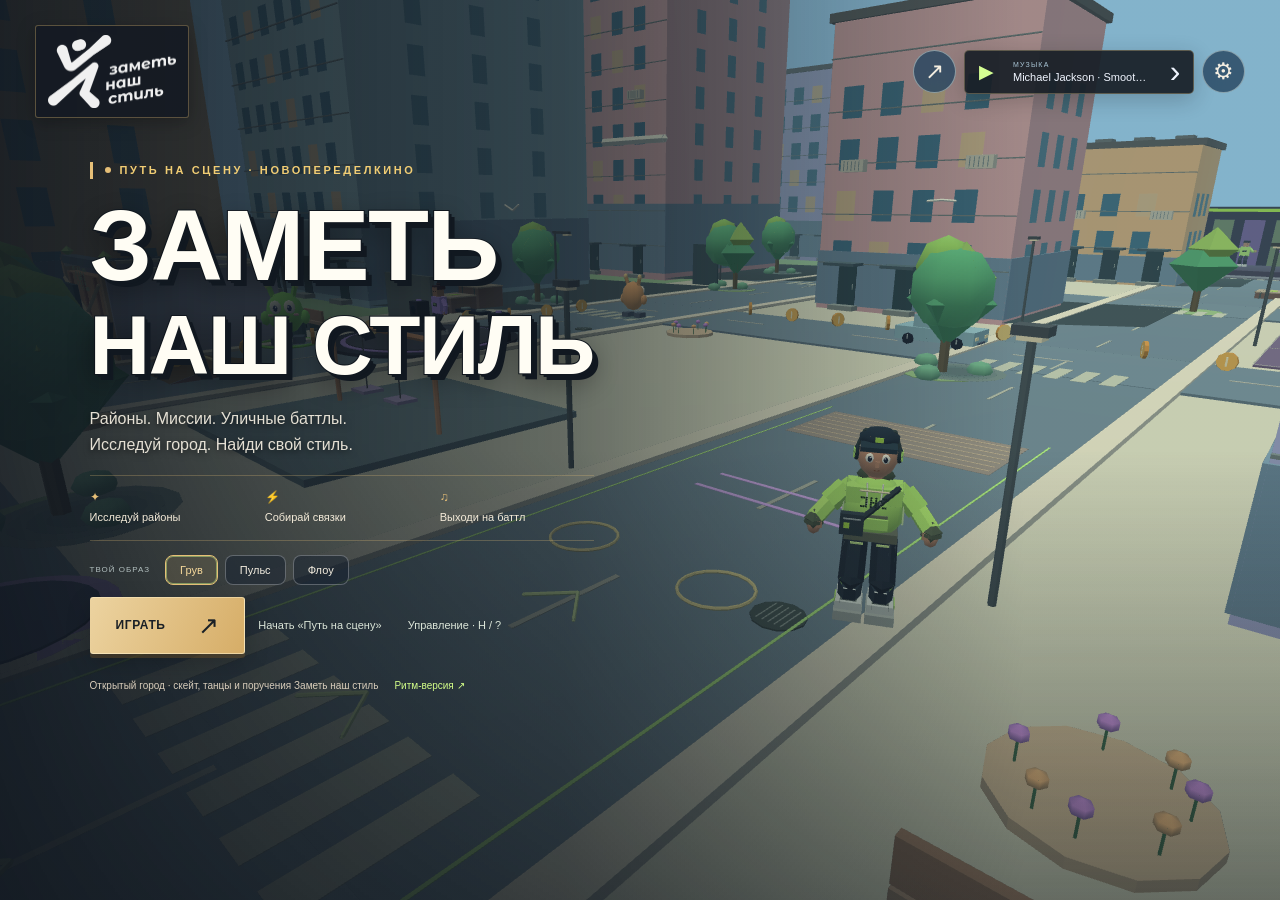
==== index.html @ 639a7fe7 "Update verified game v-lite-bc9aef6d8a02" ====
<!doctype html><html lang="ru"><head><meta charset="utf-8"><meta name="viewport" content="width=device-width, initial-scale=1, maximum-scale=1, viewport-fit=cover"><meta name="theme-color" content="#101722"><meta name="description" content="Заметь наш стиль: Путь на сцену. Трёхмерное приключение команды Заметь наш стиль по Новопеределкино. Дружи с монстрами, получай суперсилы, катайся и выходи на сцену Заметь наш стиль. Играй с телефона по ссылке."><title>Заметь наш стиль: Путь на сцену</title><link rel="icon" type="image/png" href="v-lite-bc9aef6d8a02/assets/zns-logo.png"><link rel="stylesheet" href="v-lite-bc9aef6d8a02/arcade/style.css"><link rel="stylesheet" href="v-lite-bc9aef6d8a02/arcade/mobile.css"><link rel="stylesheet" href="v-lite-bc9aef6d8a02/arcade/dance.css"><link rel="stylesheet" href="v-lite-bc9aef6d8a02/arcade/controls.css"><link rel="stylesheet" href="v-lite-bc9aef6d8a02/arcade/freestyle.css"><link rel="stylesheet" href="v-lite-bc9aef6d8a02/arcade/identity.css"></head><body data-state="home">
<canvas id="world" aria-label="Трёхмерный район Новопеределкино и танцор команды Заметь наш стиль"></canvas><div class="vignette"></div><div id="labels" aria-hidden="true"></div>
<header><a class="logo" href="#" id="logo" aria-label="Заметь наш стиль: Путь на сцену — главное меню"><img src="v-lite-bc9aef6d8a02/assets/zns-logo.png" alt="Заметь наш стиль" width="102" height="58"></a><div class="header-actions"><button id="share" class="icon" title="Поделиться ссылкой" aria-label="Поделиться ссылкой">↗</button><div class="quick-player"><button id="quickMusic" aria-label="Включить музыку" title="Включить музыку">▶</button><button id="musicOpen" title="Выбрать музыку" aria-label="Выбрать музыку"><small>МУЗЫКА</small><span id="quickMusicName">Выбрать трек</span></button><button id="nextMusic" aria-label="Следующий трек" title="Следующий трек">›</button></div><button id="sound" class="icon" title="Настройки" aria-label="Настройки">⚙</button><button id="pause" class="icon hidden" title="Пауза" aria-label="Пауза">Ⅱ</button></div></header>
<section id="home" class="home"><div class="eyebrow"><i></i> ПУТЬ НА СЦЕНУ · НОВОПЕРЕДЕЛКИНО</div><h1 aria-label="Заметь наш стиль: Путь на сцену">ЗАМЕТЬ<br><em>НАШ СТИЛЬ</em></h1><p class="lead">Районы. Миссии. Уличные баттлы.<br>Исследуй город. Найди свой стиль.</p><div class="features"><span>✦ <b>Исследуй районы</b></span><span>⚡ <b>Собирай связки</b></span><span>♫ <b>Выходи на баттл</b></span></div><div class="looks"><span>ТВОЙ ОБРАЗ</span><button data-look="0" class="selected">Грув</button><button data-look="1">Пульс</button><button data-look="2">Флоу</button></div><button class="primary" id="start">ВЫЙТИ В РАЙОН <span>↗</span></button><button class="subtle hidden" id="newGame">Начать заново</button><button class="subtle" id="storyStart">Начать «Путь на сцену»</button><p class="control-note"><span class="desktop-copy">W/S — идти · A/D — поворот с камерой · Пробел — прыгать<br>B — скейт · X — сойти · G — баттл · R — танец<br>H — все команды · Зажми мышь — камера</span><span class="mobile-copy">Левый палец — движение в любую сторону<br>Правый палец — камера · ↑ — прыжок<br>Скейт рядом с прыжком · ··· — другие действия<br>«Действия» — задания, баттлы и все команды</span></p><button id="homeControls" class="subtle">Управление · H / ?</button><div class="home-foot"><span>Открытый город · скейт, танцы и поручения Заметь наш стиль</span><a href="rhythm.html">Ритм-версия ↗</a></div></section>
<output id="fpsHud" class="fps-hud hidden" aria-label="Частота кадров"></output><div id="hud" class="hidden"><div class="mission"><button id="missionOpen" class="mission-brief" aria-label="Открыть задание и награды"><span class="eyebrow" id="missionStep">ПРИКЛЮЧЕНИЕ 1 / 5</span><span id="objective">Собери монеты</span><span class="mission-more" aria-hidden="true">›</span></button><div id="storyProgress" class="story-progress hidden" role="progressbar" aria-label="Прогресс миссии"><i id="storyProgressFill"></i></div><div id="questProgress" class="quest-progress"></div><p id="objectiveHint">Золотая дорожка ведёт к первому баттлу.</p><div class="counters"><span class="coin-icon">◉</span><b id="coinCount">0</b><span class="divider"></span><span>♫</span><b id="trackCount">0 / 3</b><span class="score-mini">★ <b id="scoreCount">0</b></span><button id="tracksButton" aria-label="Открыть коллекцию треков">♫</button></div></div><button id="menuOpen" class="hud-menu" aria-label="Открыть меню">☰</button><button id="mapOpen" class="map-wrap" aria-label="Открыть большую карту района"><canvas id="map" width="150" height="150" aria-label="Карта района с игроком, монетами и целью"></canvas><span>КАРТА ⤢</span></button><div id="powerHud" class="power-hud hidden"><strong id="powerName"></strong><span id="speedValue"></span><small id="powerHint"></small><div><i id="powerMeter"></i></div></div><div id="artifactPowerHud" class="artifact-power hidden" role="status" aria-live="polite"></div><div id="challengeTimer" class="challenge-timer hidden"></div><div id="guide" class="guide"><span id="guideArrow">↑</span><div><b id="guideDistance">20 м</b><small id="guideLabel">ДО ЦЕЛИ</small></div></div><div id="environmentStatus" class="environment-status" role="status" aria-label="Время суток и погода">День · Ясно</div><div id="tip" class="tip">Иди за монетами. Цветные монстры дарят суперсилы!</div><div id="worldActions" class="world-actions"><button id="mobileMore" class="mobile-more" aria-label="Другие действия" aria-expanded="false">···<small>ЕЩЁ</small></button><button id="interact" class="action" disabled><b>БАТТЛ</b><small>Подойди к сопернику</small></button><button id="boardButton" class="action-tile">Скейт<small>B · достать</small></button><button id="exitButton" class="action-tile hidden">Сойти · X</button><button id="nitroButton" class="action-tile hidden">⚡ Нитро<small>Z · держать</small><span class="nitro-track"><i id="nitroFill"></i></span></button><button id="brakeButton" class="action-tile hidden">Тормоз<small>Ctrl · держать</small></button><button id="dashBurst" class="action-tile">Рывок<small>Q · нажать</small></button><button id="jump" class="jump" aria-label="Прыжок">↑<small id="jumpLabel">ПРЫЖОК</small></button><button id="skateTrick" class="jump trick-control" aria-label="Выполнить выбранный трюк">↻<small><span class="desktop-copy">T · </span>ТРЮК</small></button><select id="trickChoice" class="trick-control" aria-label="Выбрать трюк"><option value="ollie">Ollie</option><option value="kickflip">Kickflip</option><option value="heelflip">Heelflip</option><option value="shoveit">Pop Shove-it</option><option value="varial">Varial Kickflip</option><option value="hardflip">Hardflip · рампа</option><option value="inwardheel">Inward Heelflip · рампа</option><option value="shove360">360 Shove-it · рампа</option><option value="spin180">180° Spin</option><option value="manual">Manual · баланс</option><option value="spin360">360° Spin</option></select><button id="dash" class="jump dash" aria-label="Бег или ускорение транспорта: удерживать">»<small>БЕГ · ДЕРЖАТЬ</small></button><button id="super" class="jump super" aria-label="Суперспособность">✦<small>СУПЕРСИЛА</small></button><button id="dance" class="jump dance" aria-label="Танцевать">♫<small>ТАНЕЦ</small></button><div class="stamina" title="Энергия рывка"><i id="staminaFill"></i></div></div><div id="moveZone" class="move-zone" role="group" aria-label="Левая зона движения: поставь палец и отклони в нужную сторону"></div><div id="joystick" class="joystick" role="group" aria-label="Джойстик движения: отклони для ходьбы"><div id="stick"></div><span id="stickHint" class="stick-hint">ЛЕВЫЙ ПАЛЕЦ — ДВИЖЕНИЕ</span></div><button id="controlsOpen" class="controls-help" aria-label="Все команды и управление">?</button><div class="desktop-help">W/S — идти · A/D — поворот · Пробел — прыжок · B — скейт · X — сойти · V — транспорт · G — баттл · H — все команды</div></div>
<div id="mirrorCast" class="mirror-cast hidden"><span id="mirrorPlayerLabel"></span><span id="mirrorOpponentLabel"></span></div><section id="freestyle" class="freestyle hidden" aria-label="Танцевальный фристайл-баттл"><div class="freestyle-head"><div><small id="freestyleTurn">ХОД СОПЕРНИКА</small><h2 id="freestyleName">Команда района</h2></div><div class="freestyle-stats"><span>ПОВТОРЕНО<br><b id="freestyleCombo">0</b></span><span>ШАГ<br><b id="freestyleBeat">1</b></span><span>ОЧКИ<br><b id="freestyleScore">0</b></span><span>ЗАЛ<br><b id="freestyleHype">35%</b></span></div></div><div class="mirror-steps"><span id="mirrorStep0">1 · Смотри</span><span id="mirrorStep1">2 · Повтори</span><span id="mirrorStep2">3 · Покажи</span><span id="mirrorStep3">4 · Ответ</span></div><p id="mirrorGuide" class="mirror-guide"></p><p id="freestylePrompt" class="freestyle-prompt">Смотри на комбинацию соперника.</p><div class="freestyle-feedback" id="freestyleFeedback" role="status"></div><div class="freestyle-meter"><i id="freestyleProgress"></i></div></section><div id="freestyleWheel" class="freestyle-wheel hidden"><div id="freestyleCategories" class="freestyle-categories" aria-label="Категории танца"></div><div class="mirror-plan"><span id="mirrorSlot0">1. Выбери движение</span><span id="mirrorSlot1">2. Выбери движение</span><span id="mirrorSlot2">3. Выбери движение</span><span id="mirrorSlot3" class="hidden">4. Выбери движение</span><span id="mirrorSlot4" class="hidden">5. Выбери движение</span></div><div class="mirror-actions"><button id="mirrorWatch">Смотреть связку · 3 движения ▶</button><button id="mirrorPractice">▶ Разобрать движения</button><button id="mirrorReplay">↻ Показ ещё раз</button><button id="mirrorPerform">Исполнить связку ▶</button></div><div id="mirrorTools" class="mirror-tools hidden"><button id="mirrorUndo">↶ Убрать последнее</button><button id="mirrorSkip">Пропустить ход</button></div><div id="freestyleChoices" class="freestyle-choices" aria-label="Выбор движения"></div><div class="freestyle-hint">Собери связку → «Исполнить связку». «Разобрать» показывает движение медленно.</div></div><div id="battle" class="battle hidden"><div class="beat-pulse" id="beatPulse">● ● ● ●</div><div class="battle-title"><div><div class="eyebrow">ТАНЦЕВАЛЬНЫЙ БАТТЛ</div><h2 id="rivalName">Дворовый чемпион</h2></div><div class="battle-score"><b id="battleScore">0</b><small>ОЧКИ</small></div><div class="battle-score"><b id="battleCombo">0</b><small>КОМБО</small></div></div><p id="battleRule" class="battle-rule">Нажимай в такт, держи длинные ноты, копи заряд «Драйва».</p><div class="battle-power"><div><span>ПОДДЕРЖКА ЗАЛА <b id="crowdValue">50</b></span><div class="crowd-meter"><i id="crowdFill"></i></div></div><button id="drive" disabled>ДРАЙВ 0%</button></div><div class="battle-track"><canvas id="battleCanvas" aria-label="Ритм-дорожки для танцевального баттла"></canvas><div id="judge" class="judge"></div><div class="battle-keys"><button data-lane="0" aria-label="Влево">←</button><button data-lane="1" aria-label="Вниз">↓</button><button data-lane="2" aria-label="Вверх">↑</button><button data-lane="3" aria-label="Вправо">→</button></div></div><div class="battle-bottom"><span id="battleTime">РАЗОГРЕВ</span><div><i id="battleProgress"></i></div><span id="battleAccuracy">0%</span></div></div>
<section id="result" class="overlay hidden"><div class="panel"><div class="eyebrow" id="resultTag">БАТТЛ ВЫИГРАН</div><div class="record-disc">♫<span>ЗНС</span></div><h2 id="resultTitle">ТВОЙ НОВЫЙ ТРЕК</h2><h3 id="resultTrack">Грув нашего двора</h3><div class="result-stats"><div><b id="resultScore">0</b><span>ОЧКИ</span></div><div><b id="resultAccuracy">100%</b><span>ТОЧНОСТЬ</span></div><div><b id="resultCombo">24</b><span>КОМБО</span></div></div><p id="resultJudgments"></p><p id="resultMessage">Трек добавлен в коллекцию. Район становится твоей сценой.</p><button id="continue" class="primary">ДАЛЬШЕ ПО РАЙОНУ <span>↗</span></button><button id="retryBattle" class="secondary hidden">Ещё один баттл</button></div></section>
<section id="storyFinal" class="overlay hidden"><div class="panel final-panel story-final"><div class="eyebrow">МИССИЯ «ПУТЬ НА СЦЕНУ» ПРОЙДЕНА</div><div class="final-mark"><img src="v-lite-bc9aef6d8a02/assets/zns-logo.png" alt="Заметь наш стиль" width="170" height="97"></div><h2>ТЫ НА <em>СЦЕНЕ!</em></h2><p id="storyTotal" class="invitation"></p><p id="storyResult"></p><p id="storyReward"></p><p id="storyBest"></p><a class="primary" href="https://znsdance.ru/" target="_blank" rel="noopener noreferrer">О СТУДИИ ↗</a><div class="final-links"><button id="storyReplay" class="secondary">Повторить миссию</button><button id="storyExplore" class="secondary">Исследовать район</button></div></div></section><section id="final" class="overlay hidden"><div class="panel final-panel"><div class="eyebrow">РАЙОН УСЛЫШАЛ ТВОЙ СТИЛЬ</div><div class="final-mark"><img src="v-lite-bc9aef6d8a02/assets/zns-logo.png" alt="Заметь наш стиль" width="170" height="97"></div><h2>ЭТО ТОЛЬКО<br><em>НАЧАЛО.</em></h2><p class="invitation"><strong>ТЫ ПРОШЁЛ ПУТЬ НА СЦЕНУ!</strong><br>ТЕПЕРЬ ПОПРОБУЙ СЕБЯ В НАСТОЯЩЕЙ КОМАНДЕ <strong>ЗАМЕТЬ НАШ СТИЛЬ!</strong></p><p class="final-sub">Из первых движений — в команду. Из зала — на сцену.</p><a id="schoolLink" class="primary" href="https://znsdance.ru/" target="_blank" rel="noopener">ЗАПИСАТЬСЯ НА ТАНЦЫ <span>↗</span></a><div class="final-links"><button id="shareFinal" class="secondary">Пригласить друга ↗</button><button id="freeRoam" class="secondary">ПРОДОЛЖИТЬ ИГРАТЬ</button></div><a id="schoolSite" class="site-link" href="https://znsdance.ru/" target="_blank" rel="noopener">Перейти на сайт школы · znsdance.ru ↗</a></div></section>
<dialog id="pauseDialog"><div class="eyebrow">РАЙОН ПОДОЖДЁТ</div><h2>Пауза</h2><p>Игра и музыка остановлены.</p><button id="resume" class="primary full">ПРОДОЛЖИТЬ <span>↗</span></button><div class="pause-tools"><button id="pauseMusicMenu" class="secondary">♫ Музыка</button><button id="pauseSettings" class="secondary">⚙ Настройки</button><button id="pauseJournal" class="secondary">Задания</button><button id="pauseMap" class="secondary">Карта</button><button id="pauseControls" class="secondary">? Управление</button><button id="pauseShare" class="secondary">Поделиться</button></div><button id="homeButton" class="secondary full">На главный экран</button><a class="site-link" href="https://znsdance.ru/" target="_blank" rel="noopener">Школа «Заметь наш стиль» ↗</a></dialog>
<dialog id="touchActions"><div class="modal-head"><h2>Действия касанием</h2><button id="closeTouchActions" class="icon" aria-label="Закрыть действия">×</button></div><p>Подойди к объекту и нажми его действие. Баттл — у танцоров; задания и маршруты — в журнале.</p><button id="touchContext" class="secondary full">Действие рядом</button><div class="touch-command-grid"><button id="touchCmd-journal">Задания и миссии</button><button id="touchCmd-map">Карта и места</button><button id="touchCmd-battle">Начать баттл / джем</button><button id="touchCmd-train">Урок у тренера</button><button id="touchCmd-board">Встать на скейт</button><button id="touchCmd-exit">Сойти / выйти</button><button id="touchCmd-vehicle">Сесть в транспорт</button><button id="touchCmd-metro">Войти в метро</button><button id="touchCmd-dance">Танец / финал</button><button id="touchCmd-challenge">Начать испытание</button><button id="touchCmd-power">Суперспособность</button><button id="touchCmd-dash">Рывок</button><button id="touchCmd-manual">Баланс на скейте</button><button id="touchCmd-recover">К контрольной точке</button><button id="touchCmd-music">Музыка: пауза / играть</button><button id="touchCmd-help">Как управлять</button></div></dialog><dialog id="controls"><div class="modal-head"><h2>Управление</h2><button id="closeControls" class="icon" aria-label="Закрыть управление">×</button></div><p>На телефоне: левый джойстик двигает героя относительно камеры, правый палец вращает обзор. На скейте и транспорте джойстик задаёт газ, тормоз и поворот. «Тормоз» и «Нитро» удерживай; остальные кнопки нажимай один раз. Контекстная кнопка подписана действием у объекта.</p><p>Монеты и винилы собираются касанием. Дружеские персонажи дают силу при приближении; Кнопка «Суперсила» применяет её.</p><div id="controlsList"></div></dialog><dialog id="settings"><div class="modal-head"><h2>Твой ритм</h2><button id="closeSettings" class="icon" aria-label="Закрыть">×</button></div><label>Громкость <output id="volumeValue">60%</output><input id="volume" type="range" min="0" max="100" value="60"></label><label>Задержка звука <output id="offsetValue">0 мс</output><input id="offset" type="range" min="-250" max="250" step="5" value="0"></label><p class="help">Звук запаздывает — двигай в плюс: дорожка тоже задержится. Сначала настрой звук, затем ввод. Начни с 0 мс и подстрой по ощущениям.</p><label>Задержка ввода <output id="inputOffsetValue">0 мс</output><input id="inputOffset" type="range" min="-250" max="250" step="5" value="0"></label><p class="help">Нажатия регистрируются поздно — добавь плюс. Минус компенсирует ранние нажатия. Perfect: ±75 мс, Good: до ±160 мс. Начни с 0 мс.</p><label>Качество графики <select id="qualityLevel"><option value="auto">Авто</option><option value="low">Низкое</option><option value="medium">Среднее</option><option value="high">Высокое</option></select></label><p id="qualityStatus" class="help">Сейчас: Среднее · авто</p><label class="toggle">Экономный режим графики <input id="lowGraphics" type="checkbox"></label><label class="toggle">Показывать FPS <input id="showFps" type="checkbox"></label><p id="performanceStatus" class="help">Измерение FPS: начни игру</p><label class="toggle">Звуки действий <input id="effects" type="checkbox" checked></label><p class="help">Авто снижает качество при устойчивой просадке FPS. Низкое качество уменьшает разрешение и количество эффектов. Награды сохраняются на этом устройстве. E в баттле включает заряженный «Драйв».</p><a class="site-link" href="rhythm.html">Открыть классическую ритм-версию ↗</a></dialog>
<dialog id="tracks"><div class="modal-head"><h2>Музыка</h2><button id="closeTracks" class="icon" aria-label="Закрыть">×</button></div><p class="now-playing" id="musicNow">Выбери трек</p><div class="music-buttons"><button id="playMusic" class="secondary">▶ Продолжить</button><button id="stopMusic" class="secondary">Ⅱ Пауза</button><button id="nextMusicMenu" class="secondary">Следующий ›</button></div><label class="music-volume">Громкость <output id="musicVolumeValue">55%</output><input id="musicVolume" type="range" min="0" max="100" value="55"></label><div class="track-scroller"><h3 id="providedHeading" class="music-section">Твоя музыка</h3><div id="providedTracks"></div><h3 class="music-section">Музыка района</h3><div id="trackList"></div></div><div class="upload-box"><input type="file" id="musicFile" accept="audio/*,.mp3,.m4a,.wav,.ogg" hidden><button id="uploadMusic" class="primary full">ЗАГРУЗИТЬ МУЗЫКУ ＋</button><p id="localTrack">MP3 с телефона или компьютера</p><p class="help">MP3, M4A, WAV или OGG · до 60 МБ. Загрузка — только для прослушивания, точная ритм-карта автоматически не создаётся. Баттл использует настроенный трек Заметь наш стиль. Файл остаётся на устройстве; после обновления страницы выбери его снова.</p><p id="musicError" class="music-error hidden" role="alert"></p><div class="local-music-actions"><button id="playLocal" class="secondary hidden">Включить мой трек</button><button id="removeLocal" class="secondary hidden">Убрать трек</button></div></div></dialog>
<dialog id="shareDialog"><div class="modal-head"><h2>Позови свою команду</h2><button id="closeShare" class="icon" aria-label="Закрыть">×</button></div><p>Отправь эту ссылку друзьям. Играть можно прямо с телефона.</p><input id="shareUrl" readonly aria-label="Ссылка на игру"><button id="copyShare" class="primary full">СКОПИРОВАТЬ ССЫЛКУ <span>↗</span></button></dialog>
<dialog id="resetDialog"><h2>Начать с нуля?</h2><p>Монеты, пройденные задания, открытые треки и награды этого приключения будут сброшены.</p><button id="confirmReset" class="primary full">НАЧАТЬ ЗАНОВО</button><button id="cancelReset" class="secondary full">Сохранить мой прогресс</button></dialog>
<dialog id="journal"><div class="modal-head"><h2>Мои приключения</h2><button id="closeJournal" class="icon" aria-label="Закрыть">×</button></div><div class="journal-current"><small id="journalStory">Путь на сцену</small><small>СЕЙЧАС</small><h3 id="journalObjective"></h3><p id="journalHint"></p></div><section class="mission-card"><h3>Большой город · поручения Заметь наш стиль</h3><p id="capitalStatus"></p><button id="capitalContract0" class="secondary full">Винил для МГУ</button><button id="capitalContract1" class="secondary full">Большой городской заезд</button><button id="capitalContract2" class="secondary full">Звук на набережной</button><button id="capitalContract3" class="secondary full">От фонтана к мечте</button><button id="capitalCancel" class="subtle hidden">Отменить поручение</button></section><div class="side-quests"><button id="journalButton" aria-label="Мои приключения и награды">★ Награды</button><button id="secretsButton">◈ Тайники <b id="secretsCount">0 / 3</b></button><button id="raceButton">↗ <b id="raceStatus">Забег</b></button></div><button id="journalMap" class="secondary full">Новые места на карте ↗</button><section class="music-missions"><h3>Приключение · Спаси музыкальный артефакт</h3><p>Найди артефакт в парке и доставь его в студию Заметь наш стиль. Противники вскоре возвращаются на свои места; светящиеся предметы дают временные способности.</p><button id="artifactMissionStart" class="secondary full">Начать приключение</button><p id="artifactMissionStatus"></p></section><section class="music-missions"><h3>Маршрут команды · Заметь наш стиль</h3><p>Школа → скейт до Московского → три чистых гринда → ответ команде → возвращение в школу.</p><p>Улица <b id="crewStreet">0</b> REP · Танец <b id="crewDance">0</b> REP</p><p id="crewRouteStatus"></p><button id="crewRouteStart" class="secondary full">Начать маршрут команды</button><button id="crewRouteCancel" class="subtle hidden">Остановить маршрут</button></section><section class="music-missions"><h3>Транспортный маршрут</h3><p>Дополнительный заезд через 8 колец за 100 секунд. Сначала сядь в машину или на мотоцикл; скейт остаётся основным транспортом для остальных маршрутов.</p><button id="vehicleCourseStart" class="secondary full">Начать заезд</button><p id="vehicleCourseStatus"></p></section><section class="music-missions"><h3>Миссии Заметь наш стиль · скейт-парк</h3><p>Старт переносит тебя со скейтом к началу трассы. Прогресс текущей миссии сбрасывается только при новом запуске.</p><button id="musicMission0" class="secondary full">1. Первый заезд</button><p>10 винилов и короткая трасса · +250 очков, 5 монет</p><button id="musicMission1" class="secondary full">2. Покори рампы</button><p>3 рампы и финиш · +400 очков, 8 монет</p><button id="musicMission2" class="secondary full">3. Музыкальный маршрут</button><p>15 винилов и танцпол · +500 очков, 10 монет</p><button id="musicMission3" class="secondary full">4. Стиль на 2000</button><p>2000 Style Points, три рампы, три вида трюков, два комбо · +600 очков, 12 монет</p><details class="trick-rules"><summary>Трюки и Style Points</summary><p>Ollie — 100 · Kickflip — 200 · 180° — 250 · 360° — 400. Чистая посадка: +100. В одном полёте засчитывается один трюк. Выход с гринда открывает следующий. Manual — 150; можно подготовить в полёте. Очки связки начисляются после чистого завершения, один бонус посадки на связку.</p><p>Разные трюки подряд за 8 секунд: +50 за разнообразие и множитель ×2, затем ×3. Повтор того же трюка начинает цепочку с ×1. Срыв отменяет очки полёта.</p><p>Пробел — Ollie. T — выбранный TRICK; 1/2/3 — Kickflip/180°/360°. На телефоне выбери трюк над TRICK. На земле TRICK сразу начинает прыжок; 360° лучше выполнять после вылета с высокой рампы.</p></details><p id="musicMissionStatus"></p><button id="cancelMusicMission" class="subtle">Отменить миссию</button></section><div id="journalList"></div><div id="parkRewards"></div><h3>Твои награды</h3><p id="achievementList"></p><p class="help">Секреты супергероев: сундук Бума, пластинка на крыше и комната невидимки. Ещё три кассеты ждут на ящиках.</p></dialog><dialog id="districtMap"><div class="modal-head"><h2>Карта города</h2><button id="closeMap" class="icon" aria-label="Закрыть карту">×</button></div><div id="mapViewport" class="map-viewport" tabindex="0" aria-label="Карта города: прокрутка влево и вправо"><canvas id="mapFull" width="2200" height="360" aria-label="Большая карта: старый район, новый квартал, скейт-парк, танцпол и студия Заметь наш стиль"></canvas></div><div class="map-focus"><button id="mapMe" class="secondary">Мой район</button><button id="mapTarget" class="secondary">Цель</button></div><p class="map-legend">Листай карту влево и вправо · ▲ Ты · М Вход в метро · жёлтый круг — поезд</p><div id="mapPlaces" class="map-places"></div><button id="storyRoute" class="secondary full">Вернуться к основному заданию</button><button id="cancelPark" class="subtle hidden">Остановить испытание</button></dialog><div id="reward" class="reward hidden" role="status"><strong id="rewardTitle"></strong><span id="rewardText"></span></div><div id="celebration" class="celebration hidden"><div class="eyebrow">ВСЯ КОМАНДА С ТОБОЙ</div><h2 id="celebrationTitle">ТВОЙ МОМЕНТ!</h2><button id="skipCelebration" class="secondary">Дальше ↗</button></div><button id="skateChallengeStart" class="challenge-start hidden">Начать круг · 60–90 с</button><div id="skateGuide" class="skate-guide hidden"><span class="desktop-copy">РАЗГОН W / ↑ → ПРОБЕЛ: OLLIE<br>1–6: ТРЮК · T НА ПЕРИЛАХ: СМЕНА<br>ОЧКИ ПРИ ПОСАДКЕ</span><span class="mobile-copy">ДЖОЙСТИК ВВЕРХ → РАЗГОН<br>ВЫБЕРИ ТРЮК → НАЖМИ «ТРЮК»<br>«OLLIE» — ПРОСТОЙ ПРЫЖОК</span></div><div id="styleHud" class="style-hud hidden"><span id="styleTotal"></span><b id="styleCombo">×1</b><span id="stylePending"></span><small id="styleBest"></small></div><div id="trickNotice" class="trick-notice hidden" role="status"></div><div id="missionTools" class="mission-tools hidden"><span id="tokenCount" role="status" aria-live="polite"></span><button id="missionRecover" aria-label="Вернуться к контрольной точке">↶ Точка</button></div><dialog id="missionResult" aria-labelledby="musicResultTitle"><div class="eyebrow">МИССИЯ ВЫПОЛНЕНА</div><h2 id="musicResultTitle"></h2><p id="musicResultStats"></p><p id="musicResultReward"></p><button id="retryMusicMission" class="primary full">Пройти ещё раз ↗</button><button id="closeMusicResult" class="secondary full">Вернуться в район</button></dialog><dialog id="artifactResult" aria-labelledby="artifactResultTitle"><div class="eyebrow">АРТЕФАКТ СПАСЁН</div><h2 id="artifactResultTitle">Путь до студии пройден!</h2><p id="artifactResultStats"></p><p id="artifactResultReward"></p><button id="artifactReplay" class="primary full">Пройти ещё раз ↗</button><button id="artifactExplore" class="secondary full">Вернуться в район</button></dialog><dialog id="vehicleCourseResult" aria-labelledby="vehicleCourseTitle"><div class="eyebrow">МАРШРУТ ПРОЙДЕН</div><h2 id="vehicleCourseTitle">Все кольца пройдены!</h2><p id="vehicleCourseStats"></p><p id="vehicleCourseReward"></p><button id="vehicleCourseReplay" class="primary full">Повторить заезд ↗</button><button id="vehicleCourseExplore" class="secondary full">Вернуться в район</button></dialog><dialog id="capitalResult"><div class="eyebrow">ГОРОДСКОЕ ПОРУЧЕНИЕ ВЫПОЛНЕНО</div><h2 id="capitalResultName"></h2><p id="capitalResultStats"></p><button id="capitalResultClose" class="primary full">Вернуться в город ↗</button></dialog><div id="toast" class="toast hidden" role="status"></div><div id="error" class="overlay hidden"><div class="panel"><h2>Не удалось запустить 3D</h2><p id="errorMessage"></p><a class="primary" href="rhythm.html">ИГРАТЬ В РИТМ-ВЕРСИЮ ↗</a></div></div><script type="module" src="v-lite-bc9aef6d8a02/arcade/main.mjs"></script></body></html>
---- v-lite-bc9aef6d8a02/arcade/style.css ----
:root{--lime:#c6ff57;--purple:#c3a4ff;--ink:#141d2b;--muted:#b9c3c8;--line:#ffffff25;font-family:Arial,Helvetica,sans-serif;color:#fff;background:#101722;color-scheme:dark}*{box-sizing:border-box}body{margin:0;overflow:hidden;height:100dvh;overscroll-behavior:none}button,a,input{-webkit-tap-highlight-color:transparent}button{font:inherit;cursor:pointer;color:inherit}a{color:inherit;text-decoration:none}button:disabled{cursor:default}button:focus-visible,a:focus-visible,input:focus-visible{outline:2px solid var(--lime);outline-offset:4px}#world{position:fixed;inset:0;width:100%;height:100%;touch-action:none}.vignette{position:fixed;inset:0;pointer-events:none;background:linear-gradient(90deg,#111a29c9,transparent 73%),linear-gradient(180deg,#121c3044,transparent 23%,transparent 75%,#17223277)}header{position:fixed;left:35px;right:35px;top:max(25px,env(safe-area-inset-top));display:flex;justify-content:space-between;align-items:center;z-index:5;pointer-events:none}.logo{font-weight:950;font-style:italic;font-size:37px;letter-spacing:-4px;pointer-events:auto;text-shadow:0 3px 10px #0003;line-height:.85}.logo span{font-style:normal;font-size:11px;letter-spacing:0;vertical-align:top;margin-left:4px}.logo small{display:block;font-size:7px;letter-spacing:1.5px;font-style:normal;margin-top:8px}.header-actions{display:flex;gap:8px;pointer-events:auto}.icon{width:43px;height:43px;border:1px solid #ffffff35;border-radius:50%;background:#172231a6;backdrop-filter:blur(12px);font-size:23px;display:grid;place-items:center}.icon:hover{border-color:var(--lime);color:var(--lime)}.home{position:absolute;left:7%;top:21%;max-width:560px;z-index:3}.eyebrow{font-size:10px;letter-spacing:2px;font-weight:700;line-height:1.5;display:flex;gap:9px;align-items:center}.eyebrow i{width:6px;height:6px;border-radius:50%;background:var(--lime)}h1{font-size:clamp(70px,8vw,116px);font-weight:950;line-height:.86;letter-spacing:-6px;margin:25px 0 21px}em{font-style:normal;color:var(--lime)}.lead{font-size:17px;color:#e0e6e5;line-height:1.5}.features{display:flex;gap:21px;margin:26px 0 20px}.features>span{font-size:9px;color:var(--lime);letter-spacing:1px}.features b{display:block;color:#e1e6e6;font-size:10px;letter-spacing:0;margin-top:6px;font-weight:400}.looks{display:flex;gap:7px;align-items:center;margin:18px 0}.looks>span{font-size:8px;letter-spacing:1px;margin-right:8px;color:#b2bfbf}.looks button{border:1px solid #ffffff45;background:#17223288;padding:8px 14px;font-size:11px;border-radius:4px}.looks button.selected{color:var(--lime);border-color:var(--lime);background:#b6ef3920}.primary{display:inline-flex;align-items:center;justify-content:space-between;gap:32px;min-height:57px;padding:0 25px;border:0;border-radius:5px;background:var(--lime);color:#17251b;font-size:12px;font-weight:800;letter-spacing:.6px;box-shadow:0 4px 20px #0002}.primary span{font-size:25px;font-weight:400}.primary:hover{background:#d7ff8c}.subtle{background:none;border:0;color:#dbe5d8;padding:13px;font-size:11px}.control-note{font-size:10px;line-height:1.7;color:#c1c9c8;margin-top:18px}.mobile-copy{display:none}.home-foot{display:flex;gap:16px;font-size:8px;color:#aebcc1;margin-top:24px;align-items:center}.home-foot a{color:#edf1e3;white-space:nowrap}.hidden{display:none!important}#hud{position:absolute;inset:0;pointer-events:none;z-index:2}.mission{position:absolute;left:35px;top:105px;padding:18px 22px;background:#192432ce;border:1px solid #ffffff20;border-radius:9px;backdrop-filter:blur(14px);max-width:340px}.mission .eyebrow{font-size:8px;color:#bdd790}.mission h2{font-size:17px;margin:9px 0 6px;letter-spacing:-.2px}.mission p{font-size:10px;color:var(--muted);line-height:1.5;margin:0;max-width:280px}.counters{display:flex;gap:10px;align-items:center;border-top:1px solid var(--line);padding-top:13px;margin-top:14px;font-size:9px;color:#bcc8c6}.counters b{font-size:17px;color:#fff}.counters .coin-icon{font-size:23px;color:#ffcf63;line-height:1}.divider{width:1px;height:20px;background:var(--line);margin:0 4px}.counters button{margin-left:auto;background:none;border:0;color:var(--lime);font-size:23px;pointer-events:auto}.map-wrap{position:absolute;right:35px;top:100px;width:144px;background:#172331d9;border:1px solid #ffffff25;border-radius:12px;overflow:hidden;backdrop-filter:blur(8px)}#map{display:block;width:144px;height:144px}.map-wrap>span{font-size:7px;letter-spacing:2px;text-align:center;display:block;padding:0 0 10px;color:#a9b8bd}.guide{position:absolute;bottom:105px;left:50%;transform:translateX(-50%);display:flex;gap:9px;align-items:center;background:#182536ab;padding:9px 15px;border-radius:40px;border:1px solid #fff2;backdrop-filter:blur(8px)}#guideArrow{font-size:29px;color:var(--lime);display:block;width:26px;text-align:center}.guide b{display:block;font-size:14px}.guide small{display:block;font-size:7px;margin-top:3px;color:#c8d3cb;letter-spacing:1px}.tip{position:absolute;bottom:55px;left:50%;transform:translateX(-50%);font-size:10px;color:#e1e5df;text-align:center;width:min(500px,50%);text-shadow:0 1px 6px #000}.world-actions{position:absolute;bottom:45px;right:35px;display:flex;align-items:end;gap:12px;pointer-events:auto}.action{border:1px solid #e0ffad55;background:#243a2edd;border-radius:12px;min-width:145px;min-height:68px;padding:12px 16px;backdrop-filter:blur(8px)}.action b{display:block;color:var(--lime);font-size:12px;letter-spacing:1px}.action small{display:block;color:#c9d4cb;margin-top:8px;font-size:9px}.action:disabled{opacity:.65}.action.ready{background:var(--lime);border-color:var(--lime);box-shadow:0 0 25px #c6ff5740}.action.ready b,.action.ready small{color:#18271b}.jump{width:68px;height:68px;border-radius:50%;background:#1a2639aa;border:1px solid #fff5;font-size:28px;backdrop-filter:blur(8px);touch-action:none}.jump small{font-size:7px;display:block;margin-top:0}.desktop-help{position:absolute;bottom:28px;left:35px;font-size:9px;color:#d4ded8;letter-spacing:.3px}.desktop-help span{margin:0 13px;color:#b0bfc0}.joystick{display:none;position:absolute;left:28px;bottom:max(40px,env(safe-area-inset-bottom));width:125px;height:125px;border-radius:50%;background:#1b293a70;border:1px solid #ffffff40;pointer-events:auto;touch-action:none;backdrop-filter:blur(5px)}.joystick:before,.joystick:after{content:'';position:absolute;background:#fff1;left:50%;top:15%;width:1px;height:70%}.joystick:after{transform:rotate(90deg)}#stick{position:absolute;width:54px;height:54px;left:35px;top:35px;background:#d8e8be88;border:1px solid #dbffa8;border-radius:50%;box-shadow:0 4px 20px #0003;z-index:1}.world-label{position:absolute;transform:translate(-50%,-100%);white-space:nowrap;font-size:10px;font-weight:800;color:#fff;background:#202c3cbb;border:1px solid #ffffff30;border-radius:5px;padding:7px 10px;pointer-events:none;text-shadow:0 1px 5px #0006}.world-label.school{background:#bdff50;color:#263928;border-color:#bfff64;text-shadow:none;font-size:12px;letter-spacing:1px}.world-label.target{color:var(--lime);border-color:#bdff5080}#labels{position:absolute;inset:0;pointer-events:none;overflow:hidden}.battle{position:absolute;right:35px;top:110px;width:370px;padding:20px;background:#172131ed;border:1px solid #b3cb9455;border-radius:10px;z-index:4;box-shadow:0 15px 65px #0004}.battle-title{display:flex;justify-content:space-between;align-items:center}.battle-title .eyebrow{font-size:8px;color:var(--lime)}.battle-title h2{font-size:20px;margin:7px 0}.battle-score{text-align:center;margin-left:10px}.battle-score b{font-size:24px;color:var(--lime);display:block}.battle-score small{font-size:7px;letter-spacing:1px}.battle-rule{font-size:10px;line-height:1.5;color:var(--muted);margin:5px 0 12px}.battle-track{height:320px;position:relative;border-radius:6px;overflow:hidden;background:#101c21}.battle-track canvas{width:100%;height:100%;display:block}.battle-keys{position:absolute;left:3%;right:3%;bottom:12px;display:flex;gap:5px;height:47px}.battle-keys button{flex:1;border:1px solid #d0ffa24d;background:#c5ff4a10;color:#d9ffb2;font-size:28px;border-radius:5px;touch-action:none}.battle-keys button.down{background:var(--lime);color:#16261b}.judge{position:absolute;top:48%;left:0;right:0;text-align:center;font-size:20px;font-weight:800;color:var(--lime);pointer-events:none;text-shadow:0 1px 8px #000;opacity:0}.battle-bottom{display:flex;gap:9px;align-items:center;font-size:8px;margin-top:13px;color:#acbcb9}.battle-bottom>div{flex:1;background:#49574c;height:3px}.battle-bottom i{display:block;background:var(--lime);height:100%;width:0}.overlay{position:fixed;inset:0;background:#111d32a1;backdrop-filter:blur(8px);z-index:7;display:flex;align-items:center;justify-content:center;padding:20px;overflow:auto}.panel{width:min(500px,100%);background:#172332f2;border:1px solid #ffffff25;padding:35px;text-align:center;border-radius:13px;box-shadow:0 20px 80px #0004}.panel .eyebrow{justify-content:center;font-size:9px;color:var(--lime)}.panel h2{font-size:27px;line-height:1.05;letter-spacing:-1px;margin:24px 0 12px}.panel h3{font-size:18px;color:var(--purple);margin:0 0 25px}.panel p{font-size:12px;line-height:1.7;color:var(--muted)}.record-disc{width:100px;height:100px;border-radius:50%;border:1px solid #d5fd7850;background:repeating-radial-gradient(circle,#273447 0px,#273447 3px,#394440 4px,#394440 5px);margin:22px auto 10px;display:flex;align-items:center;justify-content:center;font-size:35px;color:var(--lime);position:relative}.record-disc span{position:absolute;bottom:18px;font-size:8px;font-weight:800}.result-stats{display:flex;justify-content:center;gap:45px;margin:20px 0}.result-stats b{display:block;font-size:28px}.result-stats span{display:block;font-size:8px;color:var(--muted);letter-spacing:1px;margin-top:7px}.panel .primary{margin-top:12px;width:100%}.secondary{border:1px solid #9aaf9655;border-radius:5px;background:#d3ecc508;padding:15px 20px;font-size:11px}.secondary:hover{border-color:var(--lime)}.final-panel{max-width:550px}.final-mark{font-style:italic;font-size:53px;font-weight:950;color:var(--lime);letter-spacing:-4px;margin-top:22px}.final-panel h2{font-size:50px;letter-spacing:-3px;margin:17px 0 23px}.final-panel p.invitation{font-size:16px;color:#e1e9df;line-height:1.5}.invitation strong{color:#fff}.final-sub{font-size:11px!important}.final-links{display:flex;gap:8px;margin-top:14px}.final-links>*{flex:1}.site-link{display:block;font-size:11px;color:#bdd994;margin-top:24px;text-align:center;line-height:1.5}dialog{border:1px solid #697b6855;border-radius:13px;background:#182635;color:#fff;padding:30px;width:min(430px,calc(100% - 30px));max-height:90dvh;overflow-y:auto;box-shadow:0 20px 80px #0005}dialog::backdrop{background:#111b2bbc;backdrop-filter:blur(6px)}dialog h2{font-size:30px;letter-spacing:-1px;margin:12px 0 22px}dialog p{font-size:12px;line-height:1.7;color:var(--muted)}.full{width:100%;margin-top:13px}.modal-head{display:flex;justify-content:space-between;align-items:center}.modal-head h2{margin:5px 0 20px}.modal-head .icon{flex:none}label{font-size:12px;display:flex;flex-wrap:wrap;justify-content:space-between;margin:24px 0 12px;gap:14px}input[type=range]{width:100%;accent-color:var(--lime)}input[type=checkbox]{accent-color:var(--lime);width:17px;height:17px}output{color:var(--lime)}.help{font-size:10px!important;color:#97b0b5!important}.toggle{border-top:1px solid #fff2;padding-top:20px;align-items:center}.track-row{display:flex;align-items:center;justify-content:space-between;padding:17px 0;border-bottom:1px solid #fff2}.track-row b{font-size:13px;display:block}.track-row small{display:block;font-size:9px;color:var(--muted);margin-top:6px}.track-row button{border:1px solid var(--lime);border-radius:5px;background:none;color:var(--lime);padding:9px 13px;font-size:11px}.track-row.locked{opacity:.4}#shareUrl{width:100%;padding:13px;background:#0e1a26;border:1px solid #fff3;border-radius:5px;color:#ddf1c4;font-size:12px}.toast{position:fixed;top:80px;left:50%;transform:translateX(-50%);background:var(--lime);color:#1c2b1c;padding:12px 19px;border-radius:6px;font-size:12px;z-index:20;max-width:90vw;box-shadow:0 5px 25px #0003;text-align:center}
@media(pointer:coarse){.joystick{display:block}.desktop-help,.desktop-copy{display:none}.mobile-copy{display:inline}.world-actions{bottom:max(45px,env(safe-area-inset-bottom));right:25px}.tip{bottom:24px;width:60%}.guide{bottom:180px}}
@media(max-width:700px){header{left:18px;right:18px;top:max(19px,env(safe-area-inset-top))}.logo{font-size:33px}.icon{width:37px;height:37px;font-size:20px}.home{left:26px;right:26px;top:19%;max-width:none}h1{font-size:79px;letter-spacing:-5px;margin-top:22px}.home .eyebrow{font-size:8px;letter-spacing:1px}.lead{font-size:15px}.features{gap:24px;margin:22px 0 18px}.looks{margin:17px 0}.control-note{font-size:9px;margin-top:16px}.home-foot{font-size:7px;max-width:350px;line-height:1.5;margin-top:15px}.home .primary{min-height:54px}.mission{left:15px;top:90px;padding:12px 14px;max-width:calc(100% - 127px);border-radius:8px}.mission .eyebrow{font-size:7px;letter-spacing:1px}.mission h2{font-size:13px;line-height:1.3;margin:5px 0}.mission p{font-size:9px}.counters{gap:7px;margin-top:9px;padding-top:9px;font-size:8px}.counters b{font-size:15px}.counters .coin-icon{font-size:19px}.counters button{font-size:20px}.map-wrap{right:15px;top:90px;width:96px}#map{width:96px;height:96px}.map-wrap>span{font-size:6px;letter-spacing:1px;padding-bottom:7px}.joystick{left:22px;width:115px;height:115px}#stick{left:30px;top:30px}.world-actions{gap:8px;right:18px}.action{min-width:100px;max-width:120px;min-height:65px;padding:10px}.action b{font-size:10px}.action small{font-size:8px;line-height:1.3}.jump{width:58px;height:58px}.tip{font-size:9px;bottom:14px;width:80%}.guide{bottom:180px;padding:7px 13px}.guide b{font-size:12px}.guide small{font-size:6px}.battle{top:auto;bottom:max(13px,env(safe-area-inset-bottom));left:12px;right:12px;width:auto;padding:13px 14px;max-width:430px;margin:auto}.battle-title h2{font-size:16px}.battle-title .eyebrow{font-size:7px;letter-spacing:1px}.battle-rule{font-size:9px;margin:3px 0 8px}.battle-track{height:min(37dvh,300px);min-height:230px}.battle-bottom{margin-top:8px}.battle-keys{height:48px}.panel{padding:24px}.final-panel h2{font-size:43px}.final-panel p.invitation{font-size:15px}.final-panel .eyebrow{font-size:8px;letter-spacing:1px}.final-mark{font-size:45px;margin-top:15px}.final-links .secondary{font-size:10px;padding:13px 10px}.world-label{font-size:8px;padding:5px 7px}.world-label.school{font-size:9px}.toast{top:70px;font-size:11px;width:max-content;max-width:90vw}}
@media(max-height:650px) and (min-width:700px){.home{top:19%}h1{font-size:75px;margin:17px 0}.lead{font-size:14px}.features{margin:15px 0}.looks{margin:13px 0}.control-note{margin:10px 0}.home-foot{margin-top:8px}.battle{top:86px;padding:14px;width:330px}.battle-track{height:260px}.mission{top:87px}.map-wrap{top:87px}.tip{bottom:12px}.world-actions{bottom:30px}.panel{padding:23px}.record-disc{width:65px;height:65px;margin:12px auto}.record-disc span{bottom:8px}.panel h2{margin-top:13px}.final-mark{margin:0;font-size:37px}.final-panel h2{font-size:38px;margin:12px 0}.final-panel p.invitation{font-size:14px}}
@media(max-height:520px) and (pointer:coarse) and (orientation:landscape){.home{top:90px;left:30px}.home h1{font-size:57px;line-height:.9;margin:11px 0}.home .lead{display:none}.features{margin:12px 0;position:absolute;left:300px;top:30px;flex-direction:column;gap:14px;width:160px}.looks{margin:12px 0}.control-note{display:none}.home-foot{margin-top:10px}.mission{top:80px;max-width:280px}.mission p{display:none}.mission h2{font-size:13px}.map-wrap{top:75px;width:95px}#map{width:95px;height:95px}.joystick{bottom:18px;left:26px;width:105px;height:105px}#stick{top:25px;left:25px}.world-actions{bottom:18px}.guide{bottom:45px}.tip{display:none}.battle{left:auto;right:14px;top:73px;bottom:12px;width:300px;margin:0;padding:10px}.battle-track{height:calc(100dvh - 190px);min-height:160px}.battle-rule{display:none}.battle-title h2{font-size:15px}.battle-keys{height:42px}.battle-bottom{font-size:7px}.panel{max-height:95dvh;overflow:auto;padding:20px}.final-mark{font-size:36px;margin:0}.final-panel h2{font-size:34px;margin:12px 0}.final-panel p.invitation{font-size:13px}.final-sub{display:none}.final-panel .site-link{margin-top:12px}.record-disc{display:none}.panel h2{font-size:24px;margin-top:15px}.result-stats{margin:15px 0}.panel h3{margin-bottom:10px}}
/* District expansion: readable progression and thumb-sized abilities. */
.side-quests{display:flex;gap:7px;margin-top:13px;padding-top:10px;border-top:1px solid #ffffff20}.side-quests button{pointer-events:auto;flex:1;padding:8px 9px;background:#bd96ff0c;border:1px solid #c0a3e846;border-radius:5px;color:#c9bbec;font-size:9px;white-space:nowrap}.side-quests b{font-weight:700;color:#e0f5ce;margin-left:4px}.world-actions{padding-bottom:9px}.stamina{position:absolute;bottom:0;right:0;width:148px;height:4px;border-radius:4px;background:#3c5359;overflow:hidden}.stamina i{display:block;background:#bfee70;width:100%;height:100%}.dash:disabled{opacity:.35}.dash{color:#d1f1af;font-size:32px}.battle-power{display:flex;align-items:center;gap:14px;margin:12px 0}.battle-power>div{flex:1}.battle-power span{display:flex;justify-content:space-between;color:#b7c6be;font-size:8px;letter-spacing:1px}.crowd-meter{height:4px;background:#4f4856;margin-top:7px;border-radius:3px;overflow:hidden}.crowd-meter i{height:100%;display:block;background:#b9df8a;width:50%}#drive{min-width:127px;min-height:34px;padding:8px 10px;border:1px solid #b7ea68;border-radius:5px;background:#b8e78315;color:#d6ffb6;font-weight:700;font-size:9px;touch-action:manipulation}#drive:disabled{border-color:#647c6988;color:#99ac9a;background:#9bca8310}#drive:not(:disabled){background:#c6ff57;color:#1e3628;box-shadow:0 0 20px #c6ff5730}.battle-rule{min-height:30px}.mission{max-width:355px}.battle-track{height:300px}
@media(max-width:700px){.side-quests{gap:5px;margin-top:8px;padding-top:8px}.side-quests button{font-size:8px;padding:7px 5px}.side-quests b{margin-left:2px}.world-actions{display:grid;grid-template-columns:58px 58px;gap:8px;right:18px;padding-bottom:10px}.action{grid-column:1/3;min-width:124px;max-width:none;min-height:49px;padding:9px}.action small{margin-top:5px}.stamina{width:124px}.mission{max-width:calc(100% - 127px)}.battle-power{margin:8px 0 9px;gap:9px}.battle-power span{font-size:7px;letter-spacing:.5px}#drive{min-width:119px;min-height:34px}.battle-track{height:min(32dvh,270px);min-height:200px}.battle-rule{font-size:9px;min-height:28px}.guide{bottom:198px}.tip{font-size:8px}}
@media(max-height:520px) and (pointer:coarse) and (orientation:landscape){.side-quests{display:none}.battle-track{height:calc(100dvh - 228px);min-height:145px}.battle-power{margin:4px 0}.battle-rule{display:none}.battle-power span{font-size:6px}#drive{min-width:107px;min-height:29px;font-size:8px}.world-actions{display:flex;right:16px;bottom:20px}.world-actions .action{min-width:100px}.guide{bottom:35px}.stamina{width:124px}.mission{max-width:280px}}
/* ZNS Adventure: sunlit world, clear tasks and five large touch commands. */
:root{--lime:#d4ff89;--purple:#d0b8ff;--muted:#d0dce1}body[data-state=roam] .vignette{background:linear-gradient(180deg,#234b7020,transparent 35%,transparent 75%,#18345130)}body[data-state=home] .vignette{background:linear-gradient(90deg,#1a3153ed 0%,#1a3153bf 28%,#284d6633 70%)}.home{top:18%;max-width:650px}h1{font-size:clamp(66px,8.3vw,112px);letter-spacing:-5px}.lead{color:#edf7ee}.primary{border-radius:13px;box-shadow:0 5px 0 #6a974260,0 10px 30px #14283b20}.looks button{border-radius:8px}.mission{max-width:360px;background:#203b53e6;border:1px solid #e2effc65;border-radius:18px;box-shadow:0 8px 30px #22476025}.mission .eyebrow{color:#d4ff89;font-size:9px}.mission h2{font-size:18px;line-height:1.23}.mission p{font-size:11px;line-height:1.4}.quest-progress{display:flex;gap:5px;margin-top:9px}.quest-progress span{display:grid;place-items:center;border-radius:7px;font-size:12px;width:30px;height:23px;background:#9cbccc19;color:#a5bbc3}.quest-progress span.done{background:#bde695;color:#305341}.quest-progress span.active{background:#edd3a0;color:#3a4859;box-shadow:0 0 0 1px #ffeecc}.counters{gap:8px}.score-mini{margin-left:7px;color:#ffe3a2;font-size:10px}.score-mini b{font-size:13px}.side-quests{gap:5px}.side-quests button{font-size:9px;border-radius:8px;padding:8px}.world-actions{display:grid;grid-template-columns:68px 68px 68px;gap:10px;max-width:226px;bottom:46px}.world-actions .action{grid-column:1/4;min-width:226px;max-width:226px;min-height:59px;border-radius:16px;line-height:1.2}.world-actions #dance{grid-column:3;grid-row:2}.world-actions #super{grid-column:3;grid-row:3}.world-actions #jump{grid-column:2;grid-row:3}.world-actions #dash{grid-column:2;grid-row:2}.world-actions .stamina{right:0;bottom:-8px;width:146px}.world-actions .jump{background:#27445ce8;border:2px solid #ccdee599;box-shadow:0 5px 0 #1d324970;font-size:30px}.world-actions .jump small{font-size:7px;font-weight:700;color:#eff8e9}.world-actions .super.ready{background:#735cac;border-color:#dec5ff;color:#e7d1ff}.world-actions .dance{color:#ffddb2}.world-actions .action.ready{background:#d4ff89}.world-actions .action.ready b,.world-actions .action.ready small{color:#244335}.power-hud{position:absolute;bottom:31px;left:50%;transform:translateX(-50%);width:300px;max-width:40vw;padding:12px 15px;background:#2d4268ec;border:1px solid #d9d7fd7a;border-radius:13px}.power-hud strong{font-size:15px;color:#e3d0ff}.power-hud>small{display:block;font-size:9px;line-height:1.4;margin-top:5px}.power-hud>div{height:4px;background:#7895984a;margin-top:8px;border-radius:3px;overflow:hidden}.power-hud i{height:100%;display:block;background:#d7c3fa}.power-hud>span{float:right;font-size:11px;color:#f5dbac}.guide{bottom:143px;background:#25445be6;border-radius:15px}.challenge-timer{position:absolute;top:103px;left:50%;transform:translateX(-50%);padding:10px 18px;border:1px solid #ffe69c;background:#395271eb;color:#ffe5a8;border-radius:15px;font-size:14px;font-weight:800;white-space:nowrap}.reward{position:fixed;z-index:16;top:90px;left:50%;transform:translateX(-50%);border:1px solid #dcffba;background:#2d5753f2;box-shadow:0 10px 25px #243c3d38;border-radius:16px;padding:15px 22px;text-align:center;max-width:90vw;pointer-events:none}.reward strong{display:block;font-size:17px;color:#dcffaf}.reward span{display:block;font-size:11px;color:#eef5d9;margin-top:6px}.toast{background:#fff0c7;color:#32485d;border-radius:14px;top:auto;bottom:14px;max-width:65vw;font-weight:600;pointer-events:none}.world-label{border-radius:9px;background:#38536acf;border-color:#d5e4e870;box-shadow:0 3px 10px #334b5925}.world-label.school{color:#2a5143;background:#d6fbb0}.beat-pulse{color:#d4ff89;letter-spacing:8px;text-align:center;font-size:11px;margin-bottom:8px}.battle{border-radius:18px;background:#20334deb;border-color:#d5eba76b}.battle-track{border-radius:12px}.battle-keys button{border-radius:10px}.panel,dialog{border-radius:20px;background:#20364feb;border-color:#bfd8eb66}.final-panel h2{font-size:43px}.final-panel p.invitation{font-size:15px;line-height:1.6;color:#edf7e3}.celebration{position:absolute;left:50%;bottom:35px;transform:translateX(-50%);text-align:center;z-index:4;color:#fff;text-shadow:0 3px 20px #264035}.celebration .eyebrow{justify-content:center;color:#d4ff89}.celebration h2{font-size:clamp(26px,5vw,56px);letter-spacing:-1px;margin:12px 0}.celebration button{background:#304c67bd}.music-buttons{display:flex;gap:8px}.music-buttons>*{flex:1}.now-playing{color:#d7f4be}.upload-box{margin-top:18px;padding:2px 13px 12px;border:1px solid #cfe3a85a;border-radius:13px;background:#b2d7ad0b}.upload-box .primary{font-size:11px;padding:0 16px;gap:12px}.upload-box p{font-size:11px;overflow-wrap:anywhere}.music-section{font-size:14px;color:#e8ceab;margin-top:27px}.track-row{gap:12px}.track-row button{flex:none;border-radius:8px}.track-row b{font-size:12px;line-height:1.4}.journal-row{display:flex;gap:15px;align-items:center;padding:13px 0;border-bottom:1px solid #ffffff25}.journal-row>span{width:30px;font-size:25px;color:#e9c7a5}.journal-row.done>span{color:#d4ff89}.journal-row b{font-size:14px}.journal-row small{font-size:10px;display:block;margin-top:5px;color:#b9ceda}.desktop-help{font-size:9px;bottom:18px}.joystick{border:2px solid #dcebc19c;background:#26486169;box-shadow:0 5px 20px #2742553a}#stick{background:#e5f0cad0;border:2px solid #f0ffdb;box-shadow:0 4px 12px #2236524f}.map-wrap{border-radius:16px;border-color:#dcf3d875;background:#315773}.tip{bottom:36px;max-width:280px;line-height:1.5}.header-actions .icon{background:#274660cf;border-color:#d7e6df80}.home-foot a{color:#d4ff89}
@media(max-width:700px){.home{top:18%;left:25px;right:20px}h1{font-size:69px;letter-spacing:-4px;line-height:.94;margin-top:15px}.home .lead{font-size:15px}.home .features{gap:14px;margin:20px 0}.home .features b{font-size:9px}.home .looks{gap:5px}.looks>span{font-size:7px}.looks button{padding:8px 12px}.header-actions{gap:5px}.icon{width:35px;height:35px;font-size:19px}.mission{top:81px;left:12px;padding:11px 12px;max-width:calc(100% - 112px);min-width:215px;border-radius:14px}.mission h2{font-size:14px;margin:7px 0 4px}.mission p{font-size:9px;line-height:1.35}.mission .eyebrow{font-size:7px;letter-spacing:.8px}.quest-progress{margin-top:6px;gap:4px}.quest-progress span{width:25px;height:19px;font-size:10px}.counters{margin-top:8px;padding-top:8px;gap:6px;font-size:8px}.counters b{font-size:14px}.score-mini{margin-left:2px;font-size:9px}.score-mini b{font-size:11px}.counters .divider{margin:0}.counters button{font-size:18px}.side-quests{margin-top:7px;padding-top:7px;gap:4px}.side-quests button{padding:6px 4px;font-size:7px}.side-quests button:last-child{min-width:44px}.map-wrap{right:12px;top:82px;width:87px}#map{width:87px;height:87px}.map-wrap>span{font-size:6px}.world-actions{grid-template-columns:55px 55px 55px;gap:8px;right:14px;bottom:max(30px,env(safe-area-inset-bottom));max-width:181px;padding:0}.world-actions .action{min-width:181px;max-width:181px;min-height:52px;padding:9px 12px;border-radius:14px}.action b{font-size:11px}.action small{font-size:7px}.world-actions .jump{width:55px;height:55px;font-size:25px}.world-actions .jump small{font-size:6px}.world-actions .stamina{width:117px;bottom:-10px}.joystick{left:20px;bottom:42px;width:113px;height:113px}#stick{left:28px;top:28px}.guide{bottom:220px;padding:8px 13px;border-radius:14px;left:23%}.guide b{font-size:14px}.guide small{font-size:7px}.power-hud{bottom:222px;left:auto;right:14px;transform:none;max-width:55vw;width:210px;padding:10px 12px}.power-hud strong{font-size:12px}.power-hud small{font-size:8px}.power-hud>span{font-size:9px}.challenge-timer{top:auto;bottom:315px;padding:9px 15px;font-size:12px;max-width:90vw}.tip{bottom:178px;left:23%;width:140px;font-size:8px}.toast{bottom:8px;font-size:10px;padding:9px 14px;max-width:94vw;width:max-content}.reward{top:73px;width:90vw}.reward strong{font-size:15px}.reward span{font-size:10px}.battle{bottom:15px;left:12px;right:12px;top:auto}.battle-track{height:30dvh;min-height:205px}.beat-pulse{margin-bottom:6px;font-size:9px}.battle-rule{font-size:9px}.panel{padding:24px 20px}.final-panel h2{font-size:37px}.final-panel p.invitation{font-size:12px}.final-links .secondary{font-size:9px}.final-sub{font-size:10px!important}.final-mark{font-size:39px}.celebration{width:90%;bottom:40px}.desktop-help{display:none}}
@media(max-height:550px) and (pointer:coarse) and (orientation:landscape){.home{top:78px;left:30px}.home h1{font-size:51px;line-height:.9;margin:9px 0}.home .features{left:300px;top:10px}.home .lead{display:none}.looks{margin:10px 0}.home-foot{margin-top:8px}.home .primary{min-height:45px}.mission{top:74px;max-width:250px;min-width:0;padding:9px 13px}.mission h2{font-size:12px}.mission p,.side-quests,.quest-progress{display:none}.counters{margin-top:6px;padding-top:6px}.map-wrap{top:72px;width:78px}#map{width:78px;height:78px}.world-actions{display:grid;grid-template-columns:49px 49px 49px;right:14px;bottom:18px;gap:6px;max-width:159px}.world-actions .action{min-width:159px;max-width:159px;min-height:39px}.world-actions .action small{display:none}.world-actions .jump{width:49px;height:49px;font-size:22px}.world-actions .jump small{font-size:6px}.joystick{bottom:24px;width:105px;height:105px}#stick{left:24px;top:24px}.guide{bottom:24px;left:36%;padding:7px 12px}.power-hud{bottom:21px;right:191px;width:230px;max-width:30vw;left:auto;transform:none}.power-hud small{font-size:7px}.power-hud strong{font-size:10px}.challenge-timer{top:76px;bottom:auto;font-size:10px}.toast{bottom:4px;font-size:9px;max-width:70vw;padding:6px 12px}.tip{display:none}.battle{width:300px;left:auto;top:70px;right:12px;bottom:10px;padding:9px 12px}.battle-track{height:calc(100dvh - 218px);min-height:135px}.beat-pulse{font-size:7px;margin:0}.battle-rule{display:none}.battle-title h2{font-size:14px}.battle-power{margin:5px 0}.battle-keys{height:42px;bottom:7px}.battle-bottom{font-size:7px}.panel{max-height:94dvh;overflow:auto}.reward{top:70px;width:auto;max-width:65vw}.reward strong{font-size:12px}.reward span{font-size:9px}.final-panel h2{font-size:30px}.final-panel .invitation{font-size:11px}.final-panel .primary{min-height:44px}.final-panel .final-mark{font-size:30px}.celebration{bottom:25px}.celebration h2{font-size:32px}}
@media(prefers-reduced-motion:reduce){*{scroll-behavior:auto}.primary{transition:none}}
---- v-lite-bc9aef6d8a02/arcade/mobile.css ----
/* Compact play HUD. Task details live in the journal; the world stays visible. */
:root{--hud-top:calc(max(12px,env(safe-area-inset-top)) + 62px)}
.logo{display:block;line-height:1;flex:none;letter-spacing:0}
.logo img{display:block;width:102px;height:58px;object-fit:contain;filter:drop-shadow(0 1px 5px #ffffff35)}
.home h1{font-size:clamp(46px,7vw,92px);letter-spacing:-3px;line-height:1.02}
.home h1 em{font-size:.84em;color:#a6c3ff}
.header-actions{gap:8px}
.quick-player{display:flex;align-items:center;height:44px;background:#18344cef;border:1px solid #bad7e982;border-radius:13px;pointer-events:auto;overflow:hidden}
.quick-player button{height:44px;min-width:42px;border:0;background:transparent;color:#f0f5ff;cursor:pointer;padding:0 8px}
.quick-player button:disabled{opacity:.45}
.quick-player #quickMusic{font-size:19px;color:#d5ff93}
.quick-player #nextMusic{font-size:32px;min-width:36px}
.quick-player #musicOpen{display:flex;justify-content:center;flex-direction:column;align-items:flex-start;width:150px;min-width:0;padding:0 6px;text-align:left}
#musicOpen small{font-size:7px;letter-spacing:1.2px;color:#abc7d8}
#quickMusicName{display:block;width:100%;font-size:11px;white-space:nowrap;overflow:hidden;text-overflow:ellipsis;margin-top:3px}
.mission{top:var(--hud-top);width:310px;min-width:0;max-width:none;padding:10px 13px;border-radius:13px;background:#183b52de}
.mission-brief{position:relative;display:block;width:100%;min-height:40px;border:0;padding:0 20px 0 0;background:transparent;color:#fff;text-align:left;cursor:pointer;pointer-events:auto}
.mission-brief .eyebrow{display:block;font-size:8px;letter-spacing:1px;line-height:12px}
.mission-brief #objective{display:block;font-size:15px;font-weight:800;line-height:21px;margin-top:3px;white-space:nowrap;overflow:hidden;text-overflow:ellipsis}
.mission-more{position:absolute;right:0;top:8px;font-size:25px;color:#b1c9e5}
.mission #objectiveHint,.mission .quest-progress{display:none}
.mission .counters{height:18px;margin:4px 0 0;padding:0;border:0;gap:6px}
.mission .counters b{font-size:13px}
.mission .counters .coin-icon{font-size:18px}
.mission .counters #tracksButton{display:none}
.map-wrap{top:var(--hud-top);padding:0;pointer-events:auto;cursor:pointer;overflow:hidden}
.map-wrap span{display:block;font:700 8px sans-serif;color:#eef6dc;letter-spacing:1px;padding:3px 0 5px}
.journal-current{padding:13px 14px;background:#a2c2e417;border-radius:12px}
.journal-current small{font-size:9px;letter-spacing:1px;color:#ccffa1}
.journal-current h3{margin:7px 0;font-size:17px}
.journal-current p{margin:5px 0;font-size:13px}
.artifact-power{position:absolute;top:calc(var(--hud-top) + 80px);left:12px;max-width:210px;padding:7px 10px;border:1px solid #c8f6d8aa;border-radius:10px;background:#214653e8;color:#f4ffe9;font-size:11px;font-weight:800;pointer-events:none;z-index:4}
#journal .side-quests{display:flex;margin-top:14px}
#journal .side-quests button{white-space:normal;min-height:44px;font-size:10px}
.final-mark img{width:170px;height:97px;object-fit:contain;display:block;margin:auto}
#tracks{width:min(480px,calc(100% - 24px));padding:22px}
#tracks .modal-head h2{font-size:26px;margin:0}
#tracks .now-playing{margin:14px 0 12px;font-size:13px;color:#dcffb4}
.music-buttons .secondary{padding:11px 7px;font-size:11px;min-height:44px}
.music-volume{margin:14px 0 10px;gap:7px}
.music-volume input{height:20px;margin:0}
.track-scroller{max-height:34dvh;overflow-y:auto;overscroll-behavior:contain;border-block:1px solid #fff2}
.track-scroller .music-section{font-size:12px;margin:14px 0 1px;color:#acc7e3}
.track-scroller .track-row{padding:10px 0}
.track-scroller .track-row button{min-height:44px}
#tracks .upload-box{border:0;padding:0;margin:12px 0 0;background:transparent}
#tracks .upload-box .primary{min-height:43px;font-size:11px;margin:0;justify-content:center}
#tracks .upload-box p{font-size:10px;margin:9px 0 0}
#districtMap{width:min(740px,calc(100% - 24px));padding:20px}
#districtMap .modal-head h2{font-size:25px;margin:0}
#mapFull{display:block;width:100%;height:auto;max-height:47dvh;object-fit:contain;border-radius:14px;margin-top:14px;background:#88b599}
.map-legend{text-align:center;font-size:11px!important;margin:10px 0}
.map-places{display:grid;grid-template-columns:repeat(3,1fr);gap:8px}
.map-places button{padding:12px 10px;text-align:left;min-width:0;border:1px solid #b5d4ed80;background:#37536a;border-radius:11px;color:#fff;cursor:pointer}
.map-places b{font-size:12px;display:block;line-height:1.4}
.map-places small{display:block;font-size:10px;line-height:1.45;color:#d2e0e9;margin:8px 0}
.map-places span{font-size:10px;color:#d4ff89}
body[data-state=roam] .tip{display:none}
button:focus-visible,a:focus-visible{outline:3px solid #c5ff8d;outline-offset:3px}
@media(max-width:700px){
 :root{--hud-top:calc(max(10px,env(safe-area-inset-top)) + 57px)}
 header{left:max(10px,env(safe-area-inset-left));right:max(10px,env(safe-area-inset-right));top:max(10px,env(safe-area-inset-top));gap:8px}
 .logo img{width:clamp(42px,15vw,66px);height:44px}
 .header-actions{gap:5px;min-width:0}
 .header-actions #share{display:none}
 .header-actions .icon{flex-shrink:0;width:44px;height:44px;font-size:20px;border-radius:12px}
 .quick-player{height:44px;border-radius:12px;min-width:0}
 .quick-player button{height:44px;min-width:44px;padding:0 6px}
 .quick-player #nextMusic{min-width:44px}
 .quick-player #musicOpen{width:clamp(40px,16vw,72px);min-width:40px;padding:0 3px}
 #quickMusicName{font-size:9px}
 .mission{left:10px;top:var(--hud-top);width:calc(100% - 102px);min-width:0;max-width:none;padding:6px 10px;border-radius:12px}
 .mission-brief{min-height:33px}
 .mission-brief .eyebrow{font-size:7px;letter-spacing:.8px;line-height:11px}
 .mission-brief #objective{font-size:13px;line-height:19px;margin-top:2px}
 .mission .counters{height:16px;margin-top:1px}
 .mission .counters>span:not(.coin-icon):not(.score-mini),.mission #trackCount{display:none}
 .mission .score-mini{margin-left:auto;font-size:9px}
 .mission .score-mini b{font-size:11px}
 .map-wrap{top:var(--hud-top);right:10px;width:76px;border-radius:12px}
 .artifact-power{top:calc(var(--hud-top) + 66px);left:10px;max-width:calc(100% - 105px);font-size:10px;padding:5px 8px}
 #map{width:74px;height:64px;display:block}
 .map-wrap>span{font-size:7px;letter-spacing:.6px;padding:1px 0 4px}
 .home{top:clamp(68px,18dvh,150px);left:22px;right:22px;max-height:calc(100dvh - clamp(68px,18dvh,150px) - max(12px,env(safe-area-inset-bottom)));overflow-y:auto;overscroll-behavior:contain;padding-bottom:6px}
 .home h1{font-size:clamp(44px,12.5vw,65px);letter-spacing:-2px;margin:15px 0;line-height:1.02}
 .home .lead{font-size:14px}
 .home .features{gap:12px}
 .home-foot{font-size:8px}
 .world-actions{grid-template-columns:54px 54px;max-width:116px;gap:8px;right:max(13px,env(safe-area-inset-right));bottom:calc(12px + env(safe-area-inset-bottom));padding:0}
 .world-actions .action{grid-column:1/3;min-width:116px;max-width:116px;min-height:45px;padding:7px 8px;border-radius:12px}
 .world-actions .action b{font-size:10px;line-height:1.25}
 .world-actions .action small{display:none}
 .world-actions .jump{height:54px;width:54px}
 .world-actions #dash{grid-column:1;grid-row:2}
 .world-actions #dance{grid-column:2;grid-row:2}
 .world-actions #jump{grid-column:1;grid-row:3}
 .world-actions #super{grid-column:2;grid-row:3}
 .world-actions .stamina{width:116px;bottom:-9px}
 .joystick{left:max(17px,env(safe-area-inset-left));bottom:calc(22px + env(safe-area-inset-bottom));width:104px;height:104px}
 #stick{left:24px;top:24px}
 .guide{left:70px;bottom:159px;padding:6px 9px;border-radius:11px;gap:5px}
 .guide b{font-size:12px}.guide small{font-size:6px}.guide>span{font-size:24px}
 .power-hud{right:13px;left:auto;bottom:198px;width:160px;max-width:47vw;padding:8px 10px}
 .power-hud>small{display:none}.power-hud strong{font-size:11px}.power-hud>div{margin-top:5px}
 .challenge-timer{top:calc(var(--hud-top) + 88px);bottom:auto;font-size:11px;padding:7px 12px}
 .reward{top:calc(var(--hud-top) + 84px);width:auto;max-width:90vw;padding:10px 14px}
 .reward strong{font-size:13px}.reward span{font-size:10px;line-height:1.4}
 .toast{bottom:calc(max(22px,env(safe-area-inset-bottom)) + 174px);padding:8px 12px;font-size:10px;max-width:86vw;line-height:1.4}
 .final-mark img{width:130px;height:74px}
 .map-places{grid-template-columns:1fr}
 .map-places button{display:grid;grid-template-columns:1fr auto;gap:3px 10px;padding:10px 12px;align-items:center}
 .map-places small{grid-column:1/3;grid-row:2;margin:0;font-size:9px}
 #districtMap{padding:16px}
 #mapFull{max-height:37dvh}
 #tracks{padding:18px}
 .track-scroller{max-height:31dvh}
}
@media(max-height:550px) and (orientation:landscape){
 :root{--hud-top:calc(max(8px,env(safe-area-inset-top)) + 46px)}
 header{top:max(8px,env(safe-area-inset-top));left:max(12px,env(safe-area-inset-left));right:max(12px,env(safe-area-inset-right))}
 .logo img{width:66px;height:38px}
 .mission{top:var(--hud-top);width:225px;left:max(12px,env(safe-area-inset-left));max-width:225px;padding:5px 9px}
 .mission-brief{min-height:34px}.mission-brief #objective{font-size:12px;line-height:16px}
 .mission .counters{height:14px}
 .mission .counters>span:not(.coin-icon):not(.score-mini),.mission #trackCount{display:none}
 .map-wrap{top:var(--hud-top);width:64px;right:max(12px,env(safe-area-inset-right))}#map{width:62px;height:54px}
 .home{top:68px;max-height:calc(100dvh - 80px - env(safe-area-inset-bottom));overflow-y:auto;overscroll-behavior:contain}.home h1{font-size:46px;line-height:.98}.home .features{display:none}.home .looks{margin:9px 0}.home .primary{min-height:42px}
 .world-actions{grid-template-columns:48px 48px;max-width:104px;gap:6px;bottom:calc(12px + env(safe-area-inset-bottom));right:max(13px,env(safe-area-inset-right))}
 .world-actions .action{grid-column:1/3;min-width:104px;max-width:104px;min-height:34px}.world-actions .jump{width:48px;height:48px}.world-actions .stamina{width:104px}
 .world-actions #dash{grid-column:1;grid-row:2}
 .world-actions #dance{grid-column:2;grid-row:2}
 .world-actions #jump{grid-column:1;grid-row:3}
 .world-actions #super{grid-column:2;grid-row:3}
 .joystick{bottom:calc(16px + env(safe-area-inset-bottom));left:max(20px,env(safe-area-inset-left));width:94px;height:94px}#stick{left:19px;top:19px}
 .guide{bottom:21px;left:calc(max(20px,env(safe-area-inset-left)) + 160px)}
 .power-hud{bottom:20px;right:142px;width:165px;max-width:25vw}
 .challenge-timer{top:var(--hud-top);bottom:auto}
 .toast{bottom:66px;max-width:48vw;font-size:9px}
 .reward{top:calc(var(--hud-top) + 5px);max-width:45vw}
 .map-places{grid-template-columns:repeat(3,1fr)}.map-places button{display:block}.map-places small{display:none}
 #mapFull{max-height:42dvh}.track-scroller{max-height:27dvh}
}

#tracks .music-error{color:#ffe0aa;background:#7f352844;padding:10px;border-radius:9px;font-size:12px}
.local-music-actions{display:flex;gap:8px;flex-wrap:wrap}
.local-music-actions button{flex:1;min-height:44px;padding:10px}

/* One compact play strip. Full controls are accessible from the pause menu. */
.hud-menu{display:none}
.pause-tools{display:grid;grid-template-columns:1fr 1fr;gap:8px;margin-top:16px}
.pause-tools .secondary{min-height:44px;padding:10px;font-size:12px}
.joystick.engaged{border-color:#e6ffb4;background:#315c75b8}
.joystick.engaged #stick{background:#e1ffae}
@media(max-width:700px),(pointer:coarse),(max-height:500px) and (orientation:landscape){
 body[data-state=roam]{--play-top:max(10px,env(safe-area-inset-top));--play-left:max(10px,env(safe-area-inset-left));--play-right:max(10px,env(safe-area-inset-right))}
 body[data-state=roam] header{display:none}
 body[data-state=roam] .mission{left:var(--play-left);right:calc(var(--play-right) + 60px);top:var(--play-top);width:auto;min-width:0;max-width:420px;height:52px;box-sizing:border-box;padding:5px 9px;display:grid;grid-template-columns:49px minmax(0,1fr);gap:8px;border-radius:13px;background:#17394eeb;box-shadow:0 3px 14px #18354722}
 body[data-state=roam] .mission-brief{grid-column:2;grid-row:1;min-height:40px;padding-right:13px;overflow:hidden}
 body[data-state=roam] .mission-brief .eyebrow{font-size:7px;line-height:11px;letter-spacing:.4px}
 body[data-state=roam] .mission-brief #objective{font-size:12px;line-height:18px;margin-top:2px}
 body[data-state=roam] .mission-more{font-size:21px;top:9px}
 body[data-state=roam] .mission .counters{grid-column:1;grid-row:1;align-self:center;display:flex;gap:3px;margin:0;height:30px;border-right:1px solid #bfd7e244;padding-right:6px}
 body[data-state=roam] .counters>span:not(.coin-icon),body[data-state=roam] #trackCount,body[data-state=roam] #tracksButton{display:none}
 body[data-state=roam] .counters .coin-icon{font-size:17px;color:#ffe4a2}
 body[data-state=roam] #coinCount{font-size:13px;font-variant-numeric:tabular-nums}
 body[data-state=roam] .hud-menu{display:grid;place-items:center;position:absolute;pointer-events:auto;right:var(--play-right);top:var(--play-top);width:52px;height:52px;border:1px solid #c9dce580;border-radius:13px;background:#17394eeb;color:#eff8dd;font-size:25px;touch-action:manipulation}
 body[data-state=roam] .map-wrap{top:calc(var(--play-top) + 62px);right:var(--play-right);width:44px;height:44px;border-radius:12px;display:flex;flex-direction:column;justify-content:center;align-items:center}
 body[data-state=roam] .map-wrap::before{content:'⌖';font-size:23px;line-height:25px;color:#e7f7d2}
 body[data-state=roam] #map{display:none}
 body[data-state=roam] .map-wrap>span{font-size:6px;padding:0;letter-spacing:0}
body[data-state=roam] .joystick{display:block;width:124px;height:124px;box-sizing:border-box;left:max(18px,env(safe-area-inset-left));bottom:calc(24px + env(safe-area-inset-bottom));user-select:none;-webkit-user-select:none;touch-action:none}
 body[data-state=roam] #stick{left:calc(50% - 27px);top:calc(50% - 27px);width:54px;height:54px;box-sizing:border-box;pointer-events:none}
 body[data-state=roam] .world-actions{grid-template-columns:60px 60px;gap:8px;max-width:128px;right:max(14px,env(safe-area-inset-right));bottom:calc(18px + env(safe-area-inset-bottom));padding:0}
 body[data-state=roam] .world-actions .action{grid-column:1/3;min-width:128px;max-width:128px;min-height:44px;padding:7px 8px}
 body[data-state=roam] .world-actions .action small{display:none}
 body[data-state=roam] .world-actions .jump{width:60px;height:60px;touch-action:none;user-select:none;-webkit-user-select:none}
 body[data-state=roam] .world-actions #dash{grid-column:1;grid-row:2}
 body[data-state=roam] .world-actions #dance{grid-column:2;grid-row:2}
 body[data-state=roam] .world-actions #jump{grid-column:1;grid-row:3;border-color:#e5ffc0;background:#395e68}
 body[data-state=roam] .world-actions #super{grid-column:2;grid-row:3}
 body[data-state=roam] .world-actions .stamina{width:128px;bottom:-9px}
 body[data-state=roam] .guide{left:80px;bottom:calc(166px + env(safe-area-inset-bottom));padding:6px 10px;max-width:115px}
 body[data-state=roam] .power-hud{bottom:calc(217px + env(safe-area-inset-bottom));right:14px;left:auto;transform:none;width:154px;max-width:47vw;padding:7px 9px}
 body[data-state=roam] .power-hud small{display:none}
 body[data-state=roam] .power-hud strong{font-size:11px}
 body[data-state=roam] .challenge-timer{top:calc(var(--play-top) + 64px);bottom:auto;padding:7px 10px;font-size:11px;max-width:calc(100% - 128px)}
 body[data-state=roam] .reward{top:calc(var(--play-top) + 64px);max-width:calc(100% - 100px);width:auto;padding:9px 12px}
 body[data-state=roam] .reward strong{font-size:12px}
 body[data-state=roam] .toast{bottom:calc(218px + env(safe-area-inset-bottom));font-size:10px;max-width:86vw}
}
@media(max-height:500px) and (orientation:landscape){
 body[data-state=roam] .mission{max-width:340px}
 body[data-state=roam] .joystick{width:108px;height:108px;bottom:calc(18px + env(safe-area-inset-bottom))}
 body[data-state=roam] .world-actions{grid-template-columns:54px 54px;gap:6px;max-width:114px;bottom:calc(16px + env(safe-area-inset-bottom))}
 body[data-state=roam] .world-actions .action{min-width:114px;max-width:114px;min-height:44px}
 body[data-state=roam] .world-actions .jump{width:54px;height:54px}
 body[data-state=roam] .world-actions .stamina{width:114px}
 body[data-state=roam] .guide{left:174px;bottom:24px}
 body[data-state=roam] .power-hud{right:146px;bottom:22px;width:150px;max-width:24vw}
 body[data-state=roam] .toast{bottom:70px;max-width:48vw}
}

/* On the board only two actions are needed; S / stick down is the brake. */
body[data-mode=skate] .world-actions #dash,body[data-mode=skate] .world-actions #dance,body[data-mode=skate] .world-actions #super,body[data-mode=skate] .world-actions .stamina{display:none}
body[data-mode=skate] .world-actions #jump{grid-column:1/3;grid-row:2;justify-self:end}

@media(max-width:700px),(pointer:coarse),(max-height:500px) and (orientation:landscape){
 body[data-mode=skate] .power-hud{bottom:calc(150px + env(safe-area-inset-bottom));width:128px}
}
@media(max-height:500px) and (orientation:landscape){
 body[data-mode=skate] .power-hud{bottom:22px;width:150px}
}

.challenge-start{position:fixed;z-index:6;left:34px;top:230px;padding:12px 16px;min-height:44px;border:1px solid #d6efad;border-radius:12px;color:#23384b;background:#c6ed91;font-size:12px;font-weight:bold;touch-action:manipulation}
@media(max-width:700px),(pointer:coarse),(max-height:500px) and (orientation:landscape){.challenge-start{left:max(10px,env(safe-area-inset-left));top:calc(max(10px,env(safe-area-inset-top)) + 64px);max-width:calc(100% - 86px);font-size:11px;padding:10px 12px}}

/* Mission status stays beneath the compact HUD, away from thumb controls. */
.mission-tools{position:fixed;z-index:5;left:34px;top:230px;display:flex;align-items:center;gap:10px;max-width:calc(100vw - 100px);padding:4px 8px;background:#28445bea;border-radius:12px;color:#eff8dc;font-size:12px}
.mission-tools button{min-height:44px;padding:6px 10px;border-radius:9px;background:#caee98;color:#20394d}
.music-missions p{font-size:13px;line-height:1.45}.music-missions button{margin-top:6px;white-space:normal}
#missionResult,#artifactResult,#vehicleCourseResult{max-width:440px;width:calc(100% - 32px)}#missionResult button,#artifactResult button,#vehicleCourseResult button{margin-top:10px}
@media(max-width:700px),(pointer:coarse),(max-height:500px) and (orientation:landscape){.mission-tools{left:10px;top:74px;font-size:11px;gap:6px}.mission-tools button{font-size:11px}}

.trick-control{display:none}body[data-mode=skate] #skateTrick,body[data-mode=skate] #trickChoice{display:block}
body[data-mode=skate] .world-actions #trickChoice{grid-column:1/3;grid-row:2;min-height:44px;width:100%;max-width:128px;border-radius:10px;background:#2b465c;color:#eaffc9;border:1px solid #abcbb8;padding:6px;font:inherit;font-size:12px}
body[data-mode=skate] .world-actions #skateTrick{grid-column:1;grid-row:3}
body[data-mode=skate] .world-actions #jump{grid-column:2;grid-row:3}
.style-hud{position:fixed;left:34px;top:296px;z-index:5;display:flex;align-items:center;gap:8px;flex-wrap:wrap;max-width:245px;padding:8px 10px;border-radius:11px;background:#28445bea;color:#e9faca;font-size:12px;pointer-events:none}
.style-hud b{color:#d9ff88}.style-hud small{font-size:10px;opacity:.8}#stylePending{color:#e2c3ff}
.trick-notice{position:fixed;z-index:5;left:50%;top:24%;transform:translateX(-50%);max-width:80vw;border-radius:12px;padding:8px 12px;background:#2a3f56dc;color:#e7ffa6;font-weight:bold;font-size:14px;text-align:center;pointer-events:none}
@media(max-width:700px),(pointer:coarse),(max-height:500px) and (orientation:landscape){.style-hud{left:10px;top:132px;max-width:220px;font-size:11px;padding:6px 8px}.trick-notice{top:26%;font-size:12px}body[data-mode=skate] .power-hud{bottom:calc(212px + env(safe-area-inset-bottom))}}
@media(max-height:500px) and (orientation:landscape){body[data-mode=skate] .power-hud{bottom:22px;right:150px}.style-hud{top:132px}.trick-notice{top:20%;max-width:38vw}}
/* One glance at the story stage; the bar stays inside the existing compact HUD. */
.story-progress{height:5px;margin:7px 0 2px;border-radius:9px;background:#a8c6b455;overflow:hidden}
.story-progress i{display:block;height:100%;width:0;background:#d4ff89;transition:width .3s ease}
@media(max-width:700px),(pointer:coarse),(max-height:500px) and (orientation:landscape){body[data-state=roam] .story-progress{position:absolute;left:67px;right:12px;bottom:2px;height:3px;margin:0}}
.story-final p{font-size:12px;line-height:1.45;color:#e5f1dd}
.story-final #storyTotal{font-size:21px;font-weight:800;color:#d4ff89}
.story-final .final-links{display:flex;gap:8px}
@media(max-width:700px){.story-final{max-height:calc(100dvh - 24px);overflow:auto}.story-final h2{font-size:clamp(30px,9vw,42px)}.story-final p{font-size:11px}.story-final #storyTotal{font-size:17px}.story-final .final-links{flex-wrap:wrap}.mission #objectiveHint{display:none}}

/* The same street-arcade palette carries menu, play strip and rewards. */
:root{--arcade-navy:#1d3448;--arcade-mint:#d4ff89;--arcade-violet:#c7a8ed;--arcade-stroke:#d7e9d46b}
.home .eyebrow,.panel .eyebrow,.mission .eyebrow{color:var(--arcade-mint)}
.home .primary,.panel .primary{background:linear-gradient(135deg,#dfff9d,#bcea79);box-shadow:0 5px 0 #6c90536e,0 12px 32px #10253345}
.home .looks button.selected{background:#d5ff8a2b;box-shadow:inset 0 0 0 1px #d4ff8970}
.mission,.hud-menu,.map-wrap,.quick-player,.panel,dialog{border-color:var(--arcade-stroke);background-color:#1d3448eb}
.mission,.hud-menu,.map-wrap{box-shadow:0 8px 22px #10253636}
.panel,dialog{box-shadow:0 22px 72px #0c1d2e91}
.reward{background:linear-gradient(120deg,#244d50f5,#3a5066f5);border-color:#d8ff9c;box-shadow:0 10px 32px #0a24317a}
.story-progress i,.battle-bottom i,.power-hud i{background:linear-gradient(90deg,var(--arcade-mint),var(--arcade-violet))}
#tracks .upload-box{border:1px dashed #d4ff8990;border-radius:12px;padding:12px;background:#d4ff890d}
#tracks .upload-box p{color:#ecf5dc}
body[data-quality=low] .vignette{background:linear-gradient(90deg,#111a295e,transparent 70%)}
body[data-quality=low] .mission,body[data-quality=low] .hud-menu,body[data-quality=low] .map-wrap,body[data-quality=low] .panel,body[data-quality=low] dialog{backdrop-filter:none;box-shadow:none}
body[data-quality=low] .story-progress i{transition:none}

.map-places .fast-travel{border-color:#d4ff89;background:#304f55}.map-places .fast-travel b{color:#d4ff89}

/* Panoramic map keeps streets proportional on narrow screens. */
.map-viewport{overflow-x:auto;overflow-y:hidden;overscroll-behavior:contain;touch-action:pan-x pan-y;border-radius:14px;margin-top:12px}
#districtMap #mapFull{width:2200px;min-width:2200px;height:360px;max-height:none;max-width:none;margin:0;border-radius:0}
.map-focus{display:flex;gap:8px;margin-top:10px}.map-focus button{min-height:44px;flex:1}
@media(max-height:500px){#districtMap #mapFull{width:1320px;min-width:1320px;height:216px}}

#districtMap .modal-head{position:sticky;top:-20px;z-index:4;background:#1c242c;padding:12px 0}
@media(max-width:700px){#districtMap .modal-head{top:-16px}}
---- v-lite-bc9aef6d8a02/arcade/dance.css ----
/* Rhythm UI: world and dancer remain visible above the touch lanes. */
.battle-score b{font-size:21px}.result-stats{gap:24px}.result-stats b{font-size:24px}
body[data-battle-kind=floor] .battle-power{display:none}
body[data-state=battle] .quick-player,body[data-state=battle] #share{display:none}
body[data-state=battle] .toast{top:76px;bottom:auto;pointer-events:none}
.battle-keys{left:0;right:0;gap:6px;height:56px;bottom:6px;padding:0 4px}
.battle-keys button{min-width:44px;min-height:48px;user-select:none}
body[data-battle-kind=floor] .battle{top:100px}
@media(max-width:700px){
 body[data-battle-kind=floor] .battle{left:10px;right:10px;top:auto;bottom:calc(8px + env(safe-area-inset-bottom));width:auto;padding:10px 12px}
 body[data-battle-kind=floor] .battle-title h2{font-size:16px;margin:4px 0}
 body[data-battle-kind=floor] .battle-track{height:clamp(190px,32dvh,290px);min-height:190px}
 body[data-battle-kind=floor] .battle-rule{font-size:10px;min-height:0;margin:5px 0 8px}
 body[data-battle-kind=floor] .battle-bottom{margin-top:8px}
 body[data-state=battle] .header-actions{margin-left:auto}
 .result-stats{gap:20px}#result .panel{padding:20px}#result .record-disc{display:none}
}
@media(max-height:550px) and (orientation:landscape){
 body[data-battle-kind=floor] .battle{left:auto;right:12px;top:68px;bottom:8px;width:min(48vw,410px);padding:8px;display:flex;flex-direction:column}
 body[data-battle-kind=floor] .battle-title h2{font-size:14px;margin:3px 0}
 body[data-battle-kind=floor] .battle-rule{display:none}
 body[data-battle-kind=floor] .battle-track{height:auto;min-height:140px;flex:1}
 body[data-battle-kind=floor] .battle-bottom{margin-top:6px}
 #result .panel{padding:14px}#result .record-disc{display:none}#result h2{margin:10px 0}#result h3{margin:0 0 8px}#result .result-stats{margin:8px 0}#result p{margin:7px 0}#result button{min-height:42px;padding:10px;margin-top:6px}
}
---- v-lite-bc9aef6d8a02/arcade/controls.css ----
/* Named touch controls share the exact same commands as physical keyboard keys. */
body[data-state=roam] .world-actions{display:flex;flex-wrap:wrap;align-items:stretch;width:152px;max-width:152px;gap:8px;right:max(14px,env(safe-area-inset-right));bottom:calc(24px + env(safe-area-inset-bottom))}
body[data-state=roam] .world-actions button{flex:0 0 72px;width:72px;height:54px;min-width:0;max-width:72px;min-height:54px;padding:5px;border-radius:13px;font-size:13px;font-weight:700;border:1px solid #d9e8c980;background:#254354ed;color:#f1f9e7;touch-action:none}
body[data-state=roam] .world-actions button small{display:block;font-size:8px;line-height:1.25;margin-top:3px;letter-spacing:0}
body[data-state=roam] .world-actions #interact{flex-basis:152px;width:152px;max-width:152px;order:0;height:auto;min-height:44px;background:#d4ff89;color:#20384a}
body[data-state=roam] .world-actions #interact b{color:inherit;font-size:12px;letter-spacing:0}
body[data-state=roam] .world-actions #interact small{display:block;font-size:9px}
body[data-state=roam] .world-actions #boardButton,body[data-state=roam] .world-actions #exitButton{order:1;border-color:#d4ff89}
body[data-state=roam] .world-actions #dash,body[data-state=roam] .world-actions #brakeButton{order:2}
body[data-state=roam] .world-actions #jump{order:3;font-size:23px;background:#355b68}
body[data-state=roam] .world-actions #dashBurst,body[data-state=roam] .world-actions #skateTrick{order:4}
body[data-state=roam] .world-actions #dance{order:5;font-size:23px}
body[data-state=roam] .world-actions #super{order:6;display:block;font-size:23px}
body[data-state=roam] .world-actions #trickChoice{order:0;flex:0 0 152px;max-width:152px;width:152px;min-height:44px;font-size:12px}
body[data-state=roam] .world-actions button:disabled{opacity:.4}
body[data-state=roam] .world-actions .stamina{width:152px}
body[data-mode=vehicle] .world-actions #dance{display:none}
.controls-help{position:absolute;right:35px;top:270px;width:44px;height:44px;border:1px solid #c5dccf88;border-radius:12px;background:#1d3448ed;color:#f1f9df;font-size:22px;pointer-events:auto}
#controls{width:min(620px,calc(100vw - 24px));max-height:calc(100dvh - 24px);overflow:auto;overscroll-behavior:contain}
#controls p{font-size:12px;line-height:1.5;color:#d5e6df}
.control-row{display:grid;grid-template-columns:155px 1fr;gap:12px;align-items:center;padding:9px 0;border-top:1px solid #ffffff20;font-size:12px;line-height:1.4}
.control-row kbd{color:#d4ff89;font:700 12px Arial,sans-serif}
.stick-hint{position:absolute;top:100%;left:-5%;width:110%;margin-top:5px;text-align:center;font-size:9px;line-height:1.35;color:#f5ffe7;pointer-events:none;text-shadow:0 1px 4px #142333}
@media(max-width:700px),(pointer:coarse),(max-height:500px) and (orientation:landscape){
 .controls-help{right:max(10px,env(safe-area-inset-right));top:124px}
 .desktop-copy{display:none}.mobile-copy{display:inline}
 .control-row{grid-template-columns:96px 1fr;gap:8px;font-size:11px}.control-row kbd{font-size:11px}
 body[data-state=roam] .world-actions{bottom:calc(22px + env(safe-area-inset-bottom))}
 body[data-mode=skate] .power-hud{display:none}
 body[data-state=roam] .guide{bottom:175px;left:72px}
}
@media(max-width:359px){body[data-state=roam] .world-actions{right:8px;width:140px;max-width:140px;gap:6px}body[data-state=roam] .world-actions button{flex-basis:67px;width:67px;max-width:67px}body[data-state=roam] .world-actions #interact,body[data-state=roam] .world-actions #trickChoice{flex-basis:140px;max-width:140px;width:140px}body[data-state=roam] .joystick{left:12px;width:108px;height:108px}}
@media(max-height:500px) and (orientation:landscape){
 body[data-state=roam] .world-actions{bottom:12px;width:216px;max-width:216px;gap:6px}
 body[data-state=roam] .world-actions button{flex-basis:68px;width:68px;max-width:68px;height:44px;min-height:44px}
 body[data-state=roam] .world-actions #interact,body[data-state=roam] .world-actions #trickChoice{flex-basis:216px;width:216px;max-width:216px;min-height:44px}
 body[data-state=roam] .guide{bottom:22px;left:205px}.controls-help{top:10px;right:72px}
 body[data-mode=skate] .style-hud{top:132px;max-width:170px}
}

.fps-hud{position:fixed;bottom:3px;left:8px;z-index:4;background:#172c40dc;padding:3px 6px;border-radius:4px;font-size:10px;color:#dfffbb;pointer-events:none}

@media(max-width:700px),(pointer:coarse),(max-height:500px) and (orientation:landscape){body[data-state=roam] .joystick{bottom:calc(42px + env(safe-area-inset-bottom))}}
@media(max-width:700px),(pointer:coarse),(max-height:500px) and (orientation:landscape){body[data-state=roam] .desktop-help{display:none}}

.skate-guide{position:absolute;right:max(14px,env(safe-area-inset-right));bottom:calc(272px + env(safe-area-inset-bottom));z-index:3;width:185px;padding:7px 9px;border-radius:10px;background:#1b3447d9;color:#effadf;font:700 9px/1.45 Arial,sans-serif;letter-spacing:.15px;text-align:center;pointer-events:none}
@media(max-width:700px),(pointer:coarse){.skate-guide{bottom:calc(221px + env(safe-area-inset-bottom));width:152px;font-size:8px}}
@media(max-height:500px) and (orientation:landscape){.skate-guide{right:240px;bottom:15px;width:175px;font-size:8px}}

.environment-status{position:fixed;top:calc(80px + env(safe-area-inset-top));right:16px;z-index:4;padding:5px 8px;border:1px solid #ffffff28;border-radius:6px;background:#111a29a8;color:#e5e9e4;font-size:10px;letter-spacing:.5px;pointer-events:none}body[data-quality="low"] .environment-status{backdrop-filter:none}@media(max-width:700px){.environment-status{top:calc(54px + env(safe-area-inset-top));right:10px;font-size:9px;padding:4px 6px}}

@media(max-width:700px),(pointer:coarse),(max-height:550px) and (orientation:landscape){#missionOpen{min-height:44px}}

/* Independent thumb zones: floating movement left, camera drag right. */
.move-zone,#mobileMore{display:none}
@media(max-width:700px),(pointer:coarse),(max-height:500px) and (orientation:landscape){
 body[data-state=roam] .move-zone{display:block;position:fixed;left:0;bottom:0;width:44vw;height:44dvh;z-index:6;pointer-events:auto;touch-action:none;user-select:none;-webkit-user-select:none}
 body[data-state=roam] .joystick{position:fixed;pointer-events:none;z-index:7;width:118px;height:118px;left:max(24px,env(safe-area-inset-left));bottom:calc(36px + env(safe-area-inset-bottom));border:2px solid #e6f2ed66;background:#263e5148;box-shadow:none;opacity:.65}
 body[data-state=roam] .joystick.engaged{opacity:1;background:#253e516b;border-color:#e2f4dba8}
 body[data-state=roam] .joystick #stick{background:#ecf4e3c9;border:2px solid #fff9;box-shadow:none}
 body[data-state=roam] .stick-hint{display:none}
 body[data-state=roam] .world-actions{position:fixed;right:max(18px,env(safe-area-inset-right));bottom:calc(32px + env(safe-area-inset-bottom));width:202px;max-width:202px;height:176px;display:block;pointer-events:none;padding:0;z-index:8}
 body[data-state=roam] .world-actions button,body[data-state=roam] .world-actions #trickChoice{position:absolute;pointer-events:auto;min-width:0;max-width:none;margin:0;touch-action:none;flex:none;border:1px solid #e8f0e09c;background:#243e52b8;box-shadow:none;user-select:none;-webkit-user-select:none}
 body[data-state=roam] .world-actions button small{font-size:9px;display:block;letter-spacing:0}
 body[data-state=roam] .world-actions #jump{display:block;right:0;bottom:0;width:78px;max-width:78px;height:78px;min-height:78px;border-radius:50%;font-size:32px;border:2px solid #e9f0e3bb;background:#38586e8c}
 body[data-state=roam] .world-actions #boardButton{right:96px;bottom:8px;width:62px;max-width:62px;height:62px;min-height:62px;border-radius:50%;font-size:12px}
 body[data-state=roam] .world-actions #mobileMore{display:block;right:0;bottom:94px;width:46px;max-width:46px;height:46px;min-height:46px;border-radius:50%;font-size:23px;padding:1px}
 body[data-state=roam] .world-actions #mobileMore small{font-size:7px;margin-top:0}
 body[data-state=roam] .world-actions #interact{right:0;bottom:155px;width:202px;max-width:202px;min-width:0;min-height:44px;height:auto;border-radius:14px;padding:8px;background:#d4ff89;color:#1e3647}
 body[data-state=roam] .world-actions #interact small{display:none}
 body[data-state=roam] .world-actions #dash,body[data-state=roam] .world-actions #dashBurst,body[data-state=roam] .world-actions #dance,body[data-state=roam] .world-actions #super{display:none;width:54px;max-width:54px;height:54px;min-height:54px;border-radius:14px;font-size:21px}
 body[data-state=roam] .world-actions.expanded::before{content:'';position:absolute;right:55px;bottom:82px;width:135px;height:144px;border:1px solid #c3d8d575;border-radius:15px;background:#182f43ed;pointer-events:none}
 body[data-state=roam] .world-actions.expanded #dash{display:block;right:64px;bottom:162px}
 body[data-state=roam] .world-actions.expanded #dashBurst{display:block;right:128px;bottom:162px}
 body[data-state=roam] .world-actions.expanded #dance{display:block;right:64px;bottom:98px}
 body[data-state=roam] .world-actions.expanded #super:not(:disabled){display:block;right:128px;bottom:98px}
 body[data-state=roam] .world-actions.expanded #interact{bottom:235px}
 body[data-state=roam] .world-actions .stamina{display:none}
 body[data-mode=skate] .world-actions #skateTrick{display:block;right:94px;bottom:8px;width:66px;max-width:66px;height:66px;min-height:66px;border-radius:50%;font-size:26px}
 body[data-mode=skate] .world-actions #skateTrick small{font-size:8px}
 body[data-mode=skate] .world-actions #brakeButton{display:block;right:0;bottom:94px;width:68px;max-width:68px;height:46px;min-height:46px;border-radius:12px;font-size:11px}
 body[data-mode=skate] .world-actions #exitButton{display:block;right:80px;bottom:94px;width:65px;max-width:65px;height:46px;min-height:46px;border-radius:12px;font-size:11px}
 body[data-mode=skate] .world-actions #mobileMore{right:157px;bottom:94px;width:40px;max-width:40px;height:40px;min-height:40px}
 body[data-mode=skate] .world-actions #trickChoice{display:block;left:auto;right:0;bottom:156px;max-width:202px;width:202px;height:44px;min-height:44px;background:#243e52df}
 body[data-state=roam][data-mode=skate] .world-actions #interact{bottom:208px}
 body[data-state=roam][data-mode=skate] .world-actions.expanded #interact{bottom:296px}
 body[data-mode=skate] .world-actions.expanded #dash,body[data-mode=skate] .world-actions.expanded #dashBurst,body[data-mode=skate] .world-actions.expanded #dance{display:none}
 body[data-mode=skate] .world-actions.expanded #super{right:72px;bottom:216px}
 body[data-mode=skate] .world-actions.expanded::before{right:60px;bottom:205px;width:78px;height:78px}
 body[data-mode=vehicle] .world-actions #jump,body[data-mode=vehicle] .world-actions #dance,body[data-mode=vehicle] .world-actions #dashBurst{display:none}
 body[data-mode=vehicle] .world-actions #brakeButton{display:block;right:0;bottom:0;width:78px;max-width:78px;height:78px;min-height:78px;border-radius:50%;font-size:12px}
 body[data-mode=vehicle] .world-actions #exitButton{display:block;right:94px;bottom:8px;width:65px;max-width:65px;height:60px;min-height:60px;border-radius:14px;font-size:12px}
 body[data-state=roam] .guide{left:12px;bottom:auto;top:142px;max-width:156px}
 body[data-state=roam] .world-actions .hidden{display:none!important}
}
@media(max-height:500px) and (orientation:landscape){
 body[data-state=roam] .move-zone{height:65dvh;width:42vw}
 body[data-state=roam] .joystick{width:104px;height:104px;bottom:20px}
 body[data-state=roam] .world-actions{bottom:14px;right:20px}
 body[data-state=roam] .world-actions #jump{width:68px;max-width:68px;height:68px;min-height:68px}
 body[data-state=roam] .guide{top:124px;max-width:140px}
}

@media(max-width:700px),(pointer:coarse),(max-height:500px) and (orientation:landscape){body[data-state=roam] .world-actions #boardButton small,body[data-state=roam] .world-actions #brakeButton small{display:none}}
@media(max-width:700px),(pointer:coarse),(max-height:500px) and (orientation:landscape){body[data-state=roam] .guide{transform:none}body[data-state=roam] .world-actions.expanded #dashBurst{font-size:12px}body[data-state=roam] .world-actions #dashBurst small{display:none}}

@media(max-width:700px),(pointer:coarse),(max-height:500px) and (orientation:landscape){body[data-state=roam] .skate-guide{display:none}body[data-state=roam] .toast{top:calc(max(10px,env(safe-area-inset-top)) + 70px);bottom:auto;left:50%;width:max-content;max-width:calc(100vw - 48px);font-size:11px;line-height:1.4;padding:8px 12px}}

.nitro-track{display:block;width:100%;height:4px;background:#243e52;border-radius:4px;overflow:hidden;margin-top:5px}.nitro-track i{display:block;height:100%;background:#6be9e3;width:60%}#nitroButton.boosting{box-shadow:0 0 16px #60dbe9}body[data-mode=vehicle] #nitroButton{display:flex;flex-direction:column;justify-content:center}body[data-mode=vehicle] #nitroButton.hidden{display:none}

@media(max-width:700px),(pointer:coarse),(max-height:500px) and (orientation:landscape){body[data-mode=vehicle] .world-actions #nitroButton{display:flex;right:0;bottom:96px;width:78px;max-width:78px;height:62px;min-height:62px;border-radius:14px;font-size:12px}body[data-mode=vehicle] .world-actions #nitroButton small{display:none}body[data-mode=vehicle] .world-actions #mobileMore{right:114px;bottom:96px}}

#touchActions{width:min(520px,calc(100vw - 24px));max-height:calc(100dvh - 24px);overflow-y:auto;overscroll-behavior:contain}.touch-command-grid{display:grid;grid-template-columns:repeat(2,minmax(0,1fr));gap:8px;margin-top:12px}.touch-command-grid button{min-height:48px;padding:10px;border-radius:10px;background:#293d4c;color:#fff;border:1px solid #8eaa92;font-size:13px}#touchActions p{font-size:13px;line-height:1.45}
@media(max-width:700px),(pointer:coarse),(max-height:500px) and (orientation:landscape){.controls-help{width:76px;font-size:12px}.world-actions .action-tile small{display:none}}
---- v-lite-bc9aef6d8a02/arcade/freestyle.css ----
/* The compact turn HUD keeps the dancers visible, including on small phones. */
.freestyle{position:absolute;z-index:12;left:50%;top:76px;transform:translateX(-50%);width:min(550px,calc(100vw - 24px));padding:12px 14px;background:#101722e8;border:1px solid #b9ff7a88;border-radius:16px;color:#fff;box-shadow:0 12px 36px #0008}
.freestyle.hidden{display:none}.freestyle-head{display:flex;align-items:center;justify-content:space-between;gap:12px}.freestyle-head h2{font-size:18px;margin:2px 0}.freestyle-head small{font-size:11px;color:#b9ff7a}.freestyle-stats{display:flex;gap:12px;font-size:12px}.freestyle-stats b{font-size:19px;color:#d4ff89}.freestyle-prompt{margin:7px 0;font-size:13px;min-height:18px}.freestyle-meter{height:5px;background:#35404a;border-radius:9px;overflow:hidden}.freestyle-meter i{display:block;height:100%;width:0;background:linear-gradient(90deg,#b9ff7a,#d6a2ff)}.freestyle-wheel{position:absolute;z-index:12;left:50%;bottom:calc(12px + env(safe-area-inset-bottom));transform:translateX(-50%);width:min(670px,calc(100vw - 18px));padding:10px;background:#101722ed;border:1px solid #b9ff7a88;border-radius:18px;color:#fff}.freestyle-wheel.hidden{display:none}.freestyle-categories{display:flex;gap:5px;overflow-x:auto;scrollbar-width:none}.freestyle-categories button{flex:none;border-radius:16px;padding:7px 9px;background:#263442;color:#fff;font-size:10px;border:1px solid #4b5960}.freestyle-categories button.selected{background:#b9ff7a;color:#18222a}.freestyle-choices{display:flex;gap:7px;overflow-x:auto;scrollbar-width:thin;margin-top:8px}.freestyle-choices button{flex:1 0 auto;min-width:95px;min-height:52px;border-radius:12px;background:#334154;color:#fff;border:1px solid #8ba4a2;font-size:12px}.freestyle-choices button:disabled{opacity:.4}.freestyle-choices button:active{transform:scale(.96)}.freestyle-hint{font-size:10px;color:#b6c9c3;margin-top:6px}.freestyle-feedback{font-weight:bold;color:#d4ff89;min-height:17px;font-size:12px}
@media(max-width:700px){.freestyle{top:calc(65px + env(safe-area-inset-top));padding:8px 10px}.freestyle-head h2{font-size:14px}.freestyle-prompt{font-size:11px;margin:4px 0}.freestyle-wheel{padding:7px}.freestyle-categories button{min-height:44px}.freestyle-choices button{min-height:48px}.freestyle-hint{display:none}}
@media(max-height:550px) and (orientation:landscape){.freestyle{left:9px;top:62px;transform:none;width:min(34vw,290px)}.freestyle-wheel{left:auto;right:9px;bottom:8px;transform:none;width:min(47vw,420px)}}

#freestyleBeat{display:inline-block;min-width:24px;text-align:center;color:#c0c6ce}#freestyleBeat.on-beat{color:#18222a;background:#b9ff7a;border-radius:5px}.freestyle-stats{gap:8px}.freestyle-categories button{min-height:44px}
@media(max-width:430px){.freestyle-head{gap:6px}.freestyle-stats{font-size:9px;gap:6px}.freestyle-head h2{font-size:12px}.freestyle-stats b{font-size:16px}}

@media(max-height:550px) and (orientation:landscape){.freestyle-head{display:block}.freestyle-head h2{font-size:13px;margin:3px 0}.freestyle-stats{justify-content:space-between;margin-top:5px;font-size:9px}.freestyle-stats b{font-size:16px}.freestyle-prompt{font-size:11px}.freestyle-hint{display:none}}

.mirror-cast{position:absolute;inset:0;pointer-events:none;z-index:11}.mirror-cast span{position:absolute;transform:translate(-50%,-100%);padding:5px 8px;border-radius:8px;background:#142536e8;color:#c7ced8;font-size:10px;line-height:1.4;text-align:center;white-space:pre-line;min-width:82px;border:1px solid #536a77}.mirror-cast .performing{border-color:#c2f582;color:#d5ff9f}#mirrorOpponentLabel.performing{border-color:#d9b0f5;color:#e7cbff}

.mirror-tools{display:flex;gap:8px;margin:4px 0}.mirror-tools button{flex:1;min-height:44px;border:1px solid #79918c;border-radius:9px;font-size:11px;background:#20313f;color:#e5eeda}.mirror-tools button:disabled{opacity:.4}

.mirror-steps{display:flex;gap:4px;margin:7px 0;font-size:10px}.mirror-steps span{flex:1;text-align:center;border-radius:5px;padding:4px;background:#273442;color:#aebbc2}.mirror-steps .active{background:#c8ef89;color:#19292b;font-weight:bold}.mirror-guide{font-size:11px;line-height:1.4;color:#d2dbdf;margin:5px 0}
.freestyle-wheel{display:flex;flex-direction:column;max-height:48dvh}.freestyle-choices{display:grid;grid-template-columns:repeat(2,minmax(0,1fr));overflow-y:auto;overflow-x:hidden;min-height:0;max-height:170px}.freestyle-choices button{white-space:pre-line;text-align:left;padding:8px;min-width:0;min-height:76px;font-size:11px;line-height:1.35}.mirror-plan{display:flex;gap:4px;font-size:10px;margin-bottom:5px}.mirror-plan span{flex:1;min-width:0;padding:7px 4px;background:#2b3d4d;border-radius:7px;color:#fff;overflow:hidden}.mirror-plan .correct{background:#385d37}.mirror-plan .wrong{background:#793f4c}.mirror-actions{display:flex;gap:5px;margin:4px 0}.mirror-actions button{flex:1;min-height:44px;font-size:10px;border:1px solid #8eaa92;background:#293d4c;color:white;border-radius:8px}.mirror-actions #mirrorPerform{background:#c8ef89;color:#1a292b;font-weight:bold}.mirror-actions button:disabled{opacity:.35}
.freestyle-wheel.performing .freestyle-choices,.freestyle-wheel.performing .freestyle-categories,.freestyle-wheel.performing .mirror-actions,.freestyle-wheel.performing .mirror-tools{display:none}.freestyle-wheel.previewing .freestyle-choices,.freestyle-wheel.previewing .freestyle-categories,.freestyle-wheel.previewing .mirror-plan,.freestyle-wheel.previewing .mirror-tools,.freestyle-wheel.previewing #mirrorReplay,.freestyle-wheel.previewing #mirrorPerform{display:none}
@media(max-height:550px) and (orientation:landscape){.freestyle-wheel{max-height:72dvh;width:min(47vw,440px)}.freestyle-choices{max-height:100px}.freestyle-choices button{min-height:60px}.mirror-guide{font-size:10px}}

.freestyle.previewing .freestyle-feedback{display:none}

.freestyle-wheel>.freestyle-categories,.freestyle-wheel>.mirror-plan,.freestyle-wheel>.mirror-actions,.freestyle-wheel>.mirror-tools,.freestyle-wheel>.freestyle-hint{flex-shrink:0}
.freestyle-choices{flex-shrink:1}

.freestyle-wheel.watching-ready .freestyle-choices,.freestyle-wheel.watching-ready .freestyle-categories,.freestyle-wheel.watching-ready .mirror-plan,.freestyle-wheel.watching-ready .mirror-tools,.freestyle-wheel.watching-ready #mirrorPractice,.freestyle-wheel.watching-ready #mirrorReplay,.freestyle-wheel.watching-ready #mirrorPerform{display:none}#mirrorWatch{background:#c8ef89;color:#162b29;font-weight:bold}.mirror-actions button.hidden{display:none}

/* Longer battle sequences keep readable names and wrap on narrow screens. */
.mirror-plan{display:grid;grid-template-columns:repeat(auto-fit,minmax(100px,1fr))}.mirror-plan .hidden{display:none}

@media(max-height:550px) and (orientation:landscape){.freestyle-wheel{max-height:calc(100dvh - 68px)}.freestyle-hint{display:none}}
---- v-lite-bc9aef6d8a02/arcade/identity.css ----
/* Original studio identity: warm paper, ink and brass; no external font downloads. */
:root{--lime:#e6bf77;--purple:#b9c9c2;--ink:#171c21;--muted:#cac6bc;--line:#dec69244;--arcade-mint:#e6bf77;--arcade-violet:#ddd3bc;--arcade-navy:#1a2026;font-family:'Avenir Next','Segoe UI',Arial,sans-serif;color:#f4eee1}
.logo{display:block;width:154px;line-height:1;letter-spacing:0;padding:9px 12px;background:#151b23eb;border:1px solid #e6bf7755;border-radius:3px;box-shadow:0 4px 18px #0004}.logo img{display:block!important;width:128px!important;height:auto!important;max-height:76px;object-fit:contain;filter:brightness(0) invert(.94);opacity:1!important;transform:none!important}.logo:hover{border-color:#e6bf77}
h1,h2,.final-mark{font-family:Georgia,'Times New Roman',serif;font-weight:700;font-style:normal}.home h1{font-size:clamp(60px,6.8vw,96px);line-height:.98;letter-spacing:-3px;text-shadow:0 4px 22px #0008}.home h1 em{color:#e6bf77}.home .eyebrow{font-size:11px;letter-spacing:2.6px;border-left:3px solid #e6bf77;padding-left:12px}.home .lead{font-size:16px;line-height:1.6;color:#e4dfd3}.home .features{border-block:1px solid #e6bf7744;padding-block:14px}.home .looks button.selected{background:#e6bf7722;border-color:#e6bf77;color:#f6d99b}
.home .primary,.panel .primary,.primary{background:linear-gradient(115deg,#ecd3a0,#d6ad67);color:#1a2026;border:1px solid #fff4d17a;border-radius:3px;box-shadow:0 4px 0 #70532a66,0 8px 24px #0003;transition:transform .16s,box-shadow .16s,filter .16s}.primary:hover{background:#f2d9a5;transform:translateY(-2px);box-shadow:0 6px 0 #70532a55,0 10px 28px #0004}.primary:active{transform:translateY(1px)}
.mission,.panel,dialog,.quick-player,.hud-menu,.map-wrap,.style-hud,.mission-tools,.guide{background:#192027ed;border:1px solid #d9bf8855;border-radius:5px;color:#f0e9da;box-shadow:0 6px 22px #0003}.mission{border-left:3px solid #d6ad67}.mission .eyebrow{color:#d6ad67;letter-spacing:1.6px}.mission-brief #objective{font-size:14px;font-weight:650;line-height:1.35}.counters b,.style-hud b,#styleTotal{font-variant-numeric:tabular-nums;color:#f5db9f}.style-hud{border-left:3px solid #d6ad67}.world-label{background:#172028e8;border:1px solid #d9bf8866;border-radius:3px;color:#f0e7d3;font-weight:600;letter-spacing:.3px}.world-label.school{color:#ffe3aa;border-bottom:2px solid #e6bf77}
.panel h2,dialog h2{letter-spacing:-.7px;line-height:1.1;color:#f3e6c9}.panel p,dialog p{line-height:1.6}.secondary,.map-places button{border-radius:3px;border-color:#d9bf8855;background:#283039;color:#eee5d2;transition:background .15s,border-color .15s}.secondary:hover,.map-places button:hover{background:#3c4145;border-color:#e6bf77}.map-places b{font-weight:650;line-height:1.35}.map-places small{color:#c2c1b9;line-height:1.5}.reward{background:#26342eee;border-color:#dab87a}.story-progress i,.power-hud i{background:linear-gradient(90deg,#d6ad67,#f3dcad)}.record-disc span{max-width:80px;font-size:9px;letter-spacing:1px;white-space:normal}
body[data-state=roam] .world-actions button{background:#202b34ec;border-color:#cfb78388;color:#f5ecdc}body[data-state=roam] .world-actions #interact{background:#e5c385;color:#20242a}body[data-state=roam] .world-actions #jump{background:#35434b;border-color:#e6bf77}.world-actions button:hover:not(:disabled){filter:brightness(1.16)}.world-actions button:active:not(:disabled){transform:scale(.96)}.trick-notice{background:#1a222bee;border:1px solid #d6ad67;color:#f1d5a1}.control-row kbd{color:#ecc889}.toast{background:#f0dfb8;color:#252b30;border:1px solid #d6ad67}
@media(max-width:700px),(pointer:coarse){.logo{width:115px;padding:6px 8px}.logo img{width:97px!important;max-height:58px}.home h1{font-size:clamp(46px,11.8vw,76px);letter-spacing:-1.8px;line-height:1.02}.home .eyebrow{font-size:9px;letter-spacing:1.3px}.home .lead{font-size:14px}.home .features{padding-block:10px}.mission-brief #objective{font-size:12px;line-height:1.3}.home .primary{min-height:52px}.world-label{font-size:10px}.panel h2,dialog h2{font-size:28px}.panel,dialog{max-width:calc(100vw - 24px)}}
@media(max-height:500px) and (orientation:landscape){.home h1{font-size:44px;margin:10px 0}.home .features{display:none}.home .lead{font-size:12px}.logo{width:102px}.logo img{width:84px!important}}
@media(prefers-reduced-motion:reduce){button,.primary,.secondary{transition:none!important}}
body[data-state=roam] .logo{position:fixed;left:35px;top:12px;width:90px;padding:4px}body[data-state=roam] .logo img{width:80px!important;max-height:46px}
body[data-state=home] #labels{display:none}body[data-state=home] .vignette{background:linear-gradient(90deg,#10161ee6 0%,#10161e99 44%,#10161e22 80%),linear-gradient(0deg,#10161e88,transparent 50%)}.home .features b{font-size:11px;line-height:1.4;color:#f3ead8}.home .features>span{flex:1;font-size:12px}.home .control-note{font-size:11px;color:#ddd7ca}.home .home-foot{font-size:10px;line-height:1.5;color:#d7ccba}.home .lead{text-shadow:0 2px 6px #0009}
@media(max-width:700px),(pointer:coarse){body[data-state=home] .vignette{background:linear-gradient(90deg,#10161ed9,#10161e44),linear-gradient(0deg,#10161ebb,transparent 70%)}.home .features{gap:12px}.home .features b{font-size:10px}.home .home-foot{font-size:9px}.home .control-note{font-size:10px}}
@media(min-width:701px) and (pointer:fine){.home .control-note{display:none}.home .features{margin:18px 0 14px}.home .looks{margin:12px 0}.home h1{margin-top:20px;margin-bottom:18px}}
@media(max-width:700px) and (orientation:portrait){.toast{top:auto;bottom:245px;max-width:calc(100vw - 32px);pointer-events:none}}
/* Dense street lettering: Cyrillic-capable system fallbacks, original studio identity. */
h1,h2,.final-mark{font-family:Impact,'Arial Black','Helvetica Neue',Arial,sans-serif;font-weight:900;font-style:normal}.home h1{font-family:Impact,'Arial Black','Helvetica Neue',Arial,sans-serif;font-size:clamp(76px,7.8vw,112px);font-weight:900;line-height:.95;letter-spacing:-1.5px;color:#fffdf4;-webkit-text-stroke:2px #111820;paint-order:stroke fill;text-shadow:3px 3px 0 #111820,6px 6px 0 #111820,0 9px 26px #0007}.home h1 em{color:#fffdf4}.home .eyebrow{color:#f1cd74}.panel h2,dialog h2{font-family:Impact,'Arial Black','Helvetica Neue',Arial,sans-serif;font-weight:900;letter-spacing:.4px;text-shadow:2px 2px 0 #080e15}.record-disc span{font-size:16px;font-weight:900;letter-spacing:1px}.primary,.secondary,.mission-brief #objective{font-weight:800}
@media(max-width:700px),(pointer:coarse){.home h1{font-size:clamp(50px,13.8vw,82px);line-height:1;letter-spacing:-1px;-webkit-text-stroke:1.5px #111820;text-shadow:2px 2px 0 #111820,4px 4px 0 #111820,0 6px 15px #0007}}
@media(max-height:500px) and (orientation:landscape){.home h1{font-size:46px}}

/* Aircraft uses the same two-thumb layout with explicit vertical flight actions. */
@media(max-width:700px),(pointer:coarse),(max-height:500px) and (orientation:landscape){
 body[data-mode=vehicle][data-transport=plane] .world-actions #jump{display:flex;right:0;bottom:96px;width:70px;height:62px;min-height:62px;border-radius:16px;align-items:center;justify-content:center}
 body[data-mode=vehicle][data-transport=plane] .world-actions #brakeButton{font-size:10px}
}

body[data-transport=plane] .world-actions #dash,body[data-transport=plane] .world-actions #mobileMore{display:none!important}

body[data-transport=metro] .world-actions #dash,body[data-transport=metro] .world-actions #mobileMore,body[data-transport=metro] .world-actions #brakeButton{display:none!important}

body[data-transport=metro] .guide{display:none}
@media(max-height:500px) and (orientation:landscape){
 body[data-state=roam] #powerHud{left:145px;right:auto;bottom:14px;max-width:205px;width:205px;transform:none}
 body[data-state=roam] #environmentStatus{display:none}
}
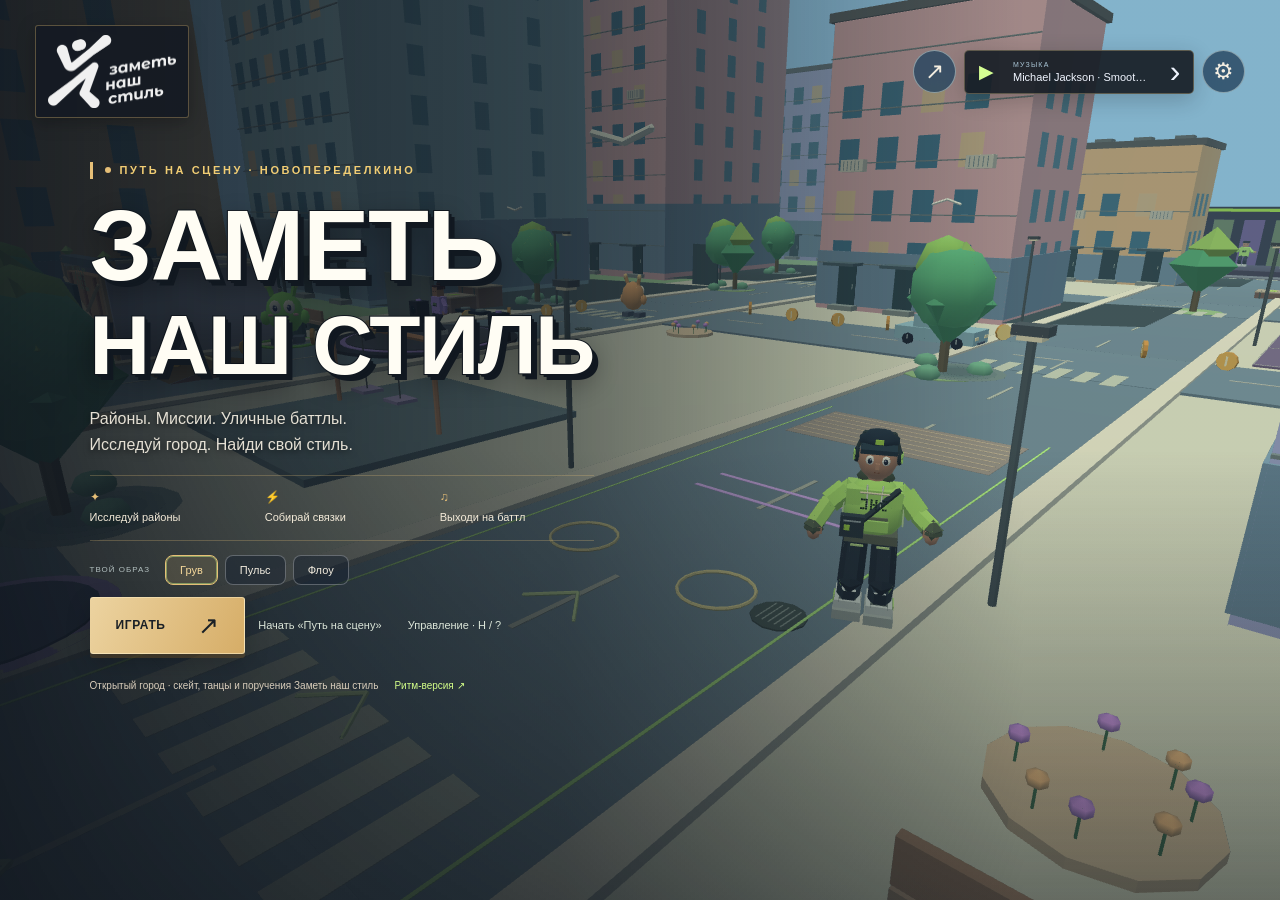
==== commit 1cff49ef: "Update verified game v-lite-e23d79eb989c" ====
--- a/index.html
+++ b/index.html
@@ -1,14 +1,33 @@
-<!doctype html><html lang="ru"><head><meta charset="utf-8"><meta name="viewport" content="width=device-width, initial-scale=1, maximum-scale=1, viewport-fit=cover"><meta name="theme-color" content="#101722"><meta name="description" content="Заметь наш стиль: Путь на сцену. Трёхмерное приключение команды Заметь наш стиль по Новопеределкино. Дружи с монстрами, получай суперсилы, катайся и выходи на сцену Заметь наш стиль. Играй с телефона по ссылке."><title>Заметь наш стиль: Путь на сцену</title><link rel="icon" type="image/png" href="v-lite-bc9aef6d8a02/assets/zns-logo.png"><link rel="stylesheet" href="v-lite-bc9aef6d8a02/arcade/style.css"><link rel="stylesheet" href="v-lite-bc9aef6d8a02/arcade/mobile.css"><link rel="stylesheet" href="v-lite-bc9aef6d8a02/arcade/dance.css"><link rel="stylesheet" href="v-lite-bc9aef6d8a02/arcade/controls.css"><link rel="stylesheet" href="v-lite-bc9aef6d8a02/arcade/freestyle.css"><link rel="stylesheet" href="v-lite-bc9aef6d8a02/arcade/identity.css"></head><body data-state="home">
+<!doctype html><html lang="ru"><head><meta charset="utf-8"><meta name="viewport" content="width=device-width, initial-scale=1, maximum-scale=1, viewport-fit=cover"><meta name="theme-color" content="#101722"><meta name="description" content="Заметь наш стиль: Путь на сцену. Трёхмерное приключение команды Заметь наш стиль по Новопеределкино. Дружи с монстрами, получай суперсилы, катайся и выходи на сцену Заметь наш стиль. Играй с телефона по ссылке."><title>Заметь наш стиль: Путь на сцену</title>
+<link rel="canonical" href="https://buty3578.github.io/zns-game/">
+<meta property="og:type" content="website">
+<meta property="og:locale" content="ru_RU">
+<meta property="og:site_name" content="Заметь наш стиль">
+<meta property="og:title" content="Заметь наш стиль: Путь на сцену">
+<meta property="og:description" content="Танцы, скейтбординг и путешествия по Москве. Игра студии «Заметь наш стиль» — запускай прямо в браузере с телефона или компьютера!">
+<meta property="og:url" content="https://buty3578.github.io/zns-game/">
+<meta property="og:image" content="https://buty3578.github.io/zns-game/v-lite-e23d79eb989c/assets/social-preview.jpg">
+<meta property="og:image:secure_url" content="https://buty3578.github.io/zns-game/v-lite-e23d79eb989c/assets/social-preview.jpg">
+<meta property="og:image:type" content="image/jpeg">
+<meta property="og:image:width" content="1200">
+<meta property="og:image:height" content="630">
+<meta property="og:image:alt" content="Персонаж игры «Заметь наш стиль: Путь на сцену». Танцы. Скейт. Москва.">
+<meta name="twitter:card" content="summary_large_image">
+<meta name="twitter:title" content="Заметь наш стиль: Путь на сцену">
+<meta name="twitter:description" content="Танцы, скейтбординг и путешествия по Москве. Игра студии «Заметь наш стиль» — запускай прямо в браузере с телефона или компьютера!">
+<meta name="twitter:image" content="https://buty3578.github.io/zns-game/v-lite-e23d79eb989c/assets/social-preview.jpg">
+<meta name="twitter:image:alt" content="Персонаж игры «Заметь наш стиль: Путь на сцену».">
+<link rel="icon" type="image/png" href="v-lite-e23d79eb989c/assets/zns-logo.png"><link rel="stylesheet" href="v-lite-e23d79eb989c/arcade/style.css"><link rel="stylesheet" href="v-lite-e23d79eb989c/arcade/mobile.css"><link rel="stylesheet" href="v-lite-e23d79eb989c/arcade/dance.css"><link rel="stylesheet" href="v-lite-e23d79eb989c/arcade/controls.css"><link rel="stylesheet" href="v-lite-e23d79eb989c/arcade/freestyle.css"><link rel="stylesheet" href="v-lite-e23d79eb989c/arcade/identity.css"></head><body data-state="home">
 <canvas id="world" aria-label="Трёхмерный район Новопеределкино и танцор команды Заметь наш стиль"></canvas><div class="vignette"></div><div id="labels" aria-hidden="true"></div>
-<header><a class="logo" href="#" id="logo" aria-label="Заметь наш стиль: Путь на сцену — главное меню"><img src="v-lite-bc9aef6d8a02/assets/zns-logo.png" alt="Заметь наш стиль" width="102" height="58"></a><div class="header-actions"><button id="share" class="icon" title="Поделиться ссылкой" aria-label="Поделиться ссылкой">↗</button><div class="quick-player"><button id="quickMusic" aria-label="Включить музыку" title="Включить музыку">▶</button><button id="musicOpen" title="Выбрать музыку" aria-label="Выбрать музыку"><small>МУЗЫКА</small><span id="quickMusicName">Выбрать трек</span></button><button id="nextMusic" aria-label="Следующий трек" title="Следующий трек">›</button></div><button id="sound" class="icon" title="Настройки" aria-label="Настройки">⚙</button><button id="pause" class="icon hidden" title="Пауза" aria-label="Пауза">Ⅱ</button></div></header>
+<header><a class="logo" href="#" id="logo" aria-label="Заметь наш стиль: Путь на сцену — главное меню"><img src="v-lite-e23d79eb989c/assets/zns-logo.png" alt="Заметь наш стиль" width="102" height="58"></a><div class="header-actions"><button id="share" class="icon" title="Поделиться ссылкой" aria-label="Поделиться ссылкой">↗</button><div class="quick-player"><button id="quickMusic" aria-label="Включить музыку" title="Включить музыку">▶</button><button id="musicOpen" title="Выбрать музыку" aria-label="Выбрать музыку"><small>МУЗЫКА</small><span id="quickMusicName">Выбрать трек</span></button><button id="nextMusic" aria-label="Следующий трек" title="Следующий трек">›</button></div><button id="sound" class="icon" title="Настройки" aria-label="Настройки">⚙</button><button id="pause" class="icon hidden" title="Пауза" aria-label="Пауза">Ⅱ</button></div></header>
 <section id="home" class="home"><div class="eyebrow"><i></i> ПУТЬ НА СЦЕНУ · НОВОПЕРЕДЕЛКИНО</div><h1 aria-label="Заметь наш стиль: Путь на сцену">ЗАМЕТЬ<br><em>НАШ СТИЛЬ</em></h1><p class="lead">Районы. Миссии. Уличные баттлы.<br>Исследуй город. Найди свой стиль.</p><div class="features"><span>✦ <b>Исследуй районы</b></span><span>⚡ <b>Собирай связки</b></span><span>♫ <b>Выходи на баттл</b></span></div><div class="looks"><span>ТВОЙ ОБРАЗ</span><button data-look="0" class="selected">Грув</button><button data-look="1">Пульс</button><button data-look="2">Флоу</button></div><button class="primary" id="start">ВЫЙТИ В РАЙОН <span>↗</span></button><button class="subtle hidden" id="newGame">Начать заново</button><button class="subtle" id="storyStart">Начать «Путь на сцену»</button><p class="control-note"><span class="desktop-copy">W/S — идти · A/D — поворот с камерой · Пробел — прыгать<br>B — скейт · X — сойти · G — баттл · R — танец<br>H — все команды · Зажми мышь — камера</span><span class="mobile-copy">Левый палец — движение в любую сторону<br>Правый палец — камера · ↑ — прыжок<br>Скейт рядом с прыжком · ··· — другие действия<br>«Действия» — задания, баттлы и все команды</span></p><button id="homeControls" class="subtle">Управление · H / ?</button><div class="home-foot"><span>Открытый город · скейт, танцы и поручения Заметь наш стиль</span><a href="rhythm.html">Ритм-версия ↗</a></div></section>
 <output id="fpsHud" class="fps-hud hidden" aria-label="Частота кадров"></output><div id="hud" class="hidden"><div class="mission"><button id="missionOpen" class="mission-brief" aria-label="Открыть задание и награды"><span class="eyebrow" id="missionStep">ПРИКЛЮЧЕНИЕ 1 / 5</span><span id="objective">Собери монеты</span><span class="mission-more" aria-hidden="true">›</span></button><div id="storyProgress" class="story-progress hidden" role="progressbar" aria-label="Прогресс миссии"><i id="storyProgressFill"></i></div><div id="questProgress" class="quest-progress"></div><p id="objectiveHint">Золотая дорожка ведёт к первому баттлу.</p><div class="counters"><span class="coin-icon">◉</span><b id="coinCount">0</b><span class="divider"></span><span>♫</span><b id="trackCount">0 / 3</b><span class="score-mini">★ <b id="scoreCount">0</b></span><button id="tracksButton" aria-label="Открыть коллекцию треков">♫</button></div></div><button id="menuOpen" class="hud-menu" aria-label="Открыть меню">☰</button><button id="mapOpen" class="map-wrap" aria-label="Открыть большую карту района"><canvas id="map" width="150" height="150" aria-label="Карта района с игроком, монетами и целью"></canvas><span>КАРТА ⤢</span></button><div id="powerHud" class="power-hud hidden"><strong id="powerName"></strong><span id="speedValue"></span><small id="powerHint"></small><div><i id="powerMeter"></i></div></div><div id="artifactPowerHud" class="artifact-power hidden" role="status" aria-live="polite"></div><div id="challengeTimer" class="challenge-timer hidden"></div><div id="guide" class="guide"><span id="guideArrow">↑</span><div><b id="guideDistance">20 м</b><small id="guideLabel">ДО ЦЕЛИ</small></div></div><div id="environmentStatus" class="environment-status" role="status" aria-label="Время суток и погода">День · Ясно</div><div id="tip" class="tip">Иди за монетами. Цветные монстры дарят суперсилы!</div><div id="worldActions" class="world-actions"><button id="mobileMore" class="mobile-more" aria-label="Другие действия" aria-expanded="false">···<small>ЕЩЁ</small></button><button id="interact" class="action" disabled><b>БАТТЛ</b><small>Подойди к сопернику</small></button><button id="boardButton" class="action-tile">Скейт<small>B · достать</small></button><button id="exitButton" class="action-tile hidden">Сойти · X</button><button id="nitroButton" class="action-tile hidden">⚡ Нитро<small>Z · держать</small><span class="nitro-track"><i id="nitroFill"></i></span></button><button id="brakeButton" class="action-tile hidden">Тормоз<small>Ctrl · держать</small></button><button id="dashBurst" class="action-tile">Рывок<small>Q · нажать</small></button><button id="jump" class="jump" aria-label="Прыжок">↑<small id="jumpLabel">ПРЫЖОК</small></button><button id="skateTrick" class="jump trick-control" aria-label="Выполнить выбранный трюк">↻<small><span class="desktop-copy">T · </span>ТРЮК</small></button><select id="trickChoice" class="trick-control" aria-label="Выбрать трюк"><option value="ollie">Ollie</option><option value="kickflip">Kickflip</option><option value="heelflip">Heelflip</option><option value="shoveit">Pop Shove-it</option><option value="varial">Varial Kickflip</option><option value="hardflip">Hardflip · рампа</option><option value="inwardheel">Inward Heelflip · рампа</option><option value="shove360">360 Shove-it · рампа</option><option value="spin180">180° Spin</option><option value="manual">Manual · баланс</option><option value="spin360">360° Spin</option></select><button id="dash" class="jump dash" aria-label="Бег или ускорение транспорта: удерживать">»<small>БЕГ · ДЕРЖАТЬ</small></button><button id="super" class="jump super" aria-label="Суперспособность">✦<small>СУПЕРСИЛА</small></button><button id="dance" class="jump dance" aria-label="Танцевать">♫<small>ТАНЕЦ</small></button><div class="stamina" title="Энергия рывка"><i id="staminaFill"></i></div></div><div id="moveZone" class="move-zone" role="group" aria-label="Левая зона движения: поставь палец и отклони в нужную сторону"></div><div id="joystick" class="joystick" role="group" aria-label="Джойстик движения: отклони для ходьбы"><div id="stick"></div><span id="stickHint" class="stick-hint">ЛЕВЫЙ ПАЛЕЦ — ДВИЖЕНИЕ</span></div><button id="controlsOpen" class="controls-help" aria-label="Все команды и управление">?</button><div class="desktop-help">W/S — идти · A/D — поворот · Пробел — прыжок · B — скейт · X — сойти · V — транспорт · G — баттл · H — все команды</div></div>
 <div id="mirrorCast" class="mirror-cast hidden"><span id="mirrorPlayerLabel"></span><span id="mirrorOpponentLabel"></span></div><section id="freestyle" class="freestyle hidden" aria-label="Танцевальный фристайл-баттл"><div class="freestyle-head"><div><small id="freestyleTurn">ХОД СОПЕРНИКА</small><h2 id="freestyleName">Команда района</h2></div><div class="freestyle-stats"><span>ПОВТОРЕНО<br><b id="freestyleCombo">0</b></span><span>ШАГ<br><b id="freestyleBeat">1</b></span><span>ОЧКИ<br><b id="freestyleScore">0</b></span><span>ЗАЛ<br><b id="freestyleHype">35%</b></span></div></div><div class="mirror-steps"><span id="mirrorStep0">1 · Смотри</span><span id="mirrorStep1">2 · Повтори</span><span id="mirrorStep2">3 · Покажи</span><span id="mirrorStep3">4 · Ответ</span></div><p id="mirrorGuide" class="mirror-guide"></p><p id="freestylePrompt" class="freestyle-prompt">Смотри на комбинацию соперника.</p><div class="freestyle-feedback" id="freestyleFeedback" role="status"></div><div class="freestyle-meter"><i id="freestyleProgress"></i></div></section><div id="freestyleWheel" class="freestyle-wheel hidden"><div id="freestyleCategories" class="freestyle-categories" aria-label="Категории танца"></div><div class="mirror-plan"><span id="mirrorSlot0">1. Выбери движение</span><span id="mirrorSlot1">2. Выбери движение</span><span id="mirrorSlot2">3. Выбери движение</span><span id="mirrorSlot3" class="hidden">4. Выбери движение</span><span id="mirrorSlot4" class="hidden">5. Выбери движение</span></div><div class="mirror-actions"><button id="mirrorWatch">Смотреть связку · 3 движения ▶</button><button id="mirrorPractice">▶ Разобрать движения</button><button id="mirrorReplay">↻ Показ ещё раз</button><button id="mirrorPerform">Исполнить связку ▶</button></div><div id="mirrorTools" class="mirror-tools hidden"><button id="mirrorUndo">↶ Убрать последнее</button><button id="mirrorSkip">Пропустить ход</button></div><div id="freestyleChoices" class="freestyle-choices" aria-label="Выбор движения"></div><div class="freestyle-hint">Собери связку → «Исполнить связку». «Разобрать» показывает движение медленно.</div></div><div id="battle" class="battle hidden"><div class="beat-pulse" id="beatPulse">● ● ● ●</div><div class="battle-title"><div><div class="eyebrow">ТАНЦЕВАЛЬНЫЙ БАТТЛ</div><h2 id="rivalName">Дворовый чемпион</h2></div><div class="battle-score"><b id="battleScore">0</b><small>ОЧКИ</small></div><div class="battle-score"><b id="battleCombo">0</b><small>КОМБО</small></div></div><p id="battleRule" class="battle-rule">Нажимай в такт, держи длинные ноты, копи заряд «Драйва».</p><div class="battle-power"><div><span>ПОДДЕРЖКА ЗАЛА <b id="crowdValue">50</b></span><div class="crowd-meter"><i id="crowdFill"></i></div></div><button id="drive" disabled>ДРАЙВ 0%</button></div><div class="battle-track"><canvas id="battleCanvas" aria-label="Ритм-дорожки для танцевального баттла"></canvas><div id="judge" class="judge"></div><div class="battle-keys"><button data-lane="0" aria-label="Влево">←</button><button data-lane="1" aria-label="Вниз">↓</button><button data-lane="2" aria-label="Вверх">↑</button><button data-lane="3" aria-label="Вправо">→</button></div></div><div class="battle-bottom"><span id="battleTime">РАЗОГРЕВ</span><div><i id="battleProgress"></i></div><span id="battleAccuracy">0%</span></div></div>
 <section id="result" class="overlay hidden"><div class="panel"><div class="eyebrow" id="resultTag">БАТТЛ ВЫИГРАН</div><div class="record-disc">♫<span>ЗНС</span></div><h2 id="resultTitle">ТВОЙ НОВЫЙ ТРЕК</h2><h3 id="resultTrack">Грув нашего двора</h3><div class="result-stats"><div><b id="resultScore">0</b><span>ОЧКИ</span></div><div><b id="resultAccuracy">100%</b><span>ТОЧНОСТЬ</span></div><div><b id="resultCombo">24</b><span>КОМБО</span></div></div><p id="resultJudgments"></p><p id="resultMessage">Трек добавлен в коллекцию. Район становится твоей сценой.</p><button id="continue" class="primary">ДАЛЬШЕ ПО РАЙОНУ <span>↗</span></button><button id="retryBattle" class="secondary hidden">Ещё один баттл</button></div></section>
-<section id="storyFinal" class="overlay hidden"><div class="panel final-panel story-final"><div class="eyebrow">МИССИЯ «ПУТЬ НА СЦЕНУ» ПРОЙДЕНА</div><div class="final-mark"><img src="v-lite-bc9aef6d8a02/assets/zns-logo.png" alt="Заметь наш стиль" width="170" height="97"></div><h2>ТЫ НА <em>СЦЕНЕ!</em></h2><p id="storyTotal" class="invitation"></p><p id="storyResult"></p><p id="storyReward"></p><p id="storyBest"></p><a class="primary" href="https://znsdance.ru/" target="_blank" rel="noopener noreferrer">О СТУДИИ ↗</a><div class="final-links"><button id="storyReplay" class="secondary">Повторить миссию</button><button id="storyExplore" class="secondary">Исследовать район</button></div></div></section><section id="final" class="overlay hidden"><div class="panel final-panel"><div class="eyebrow">РАЙОН УСЛЫШАЛ ТВОЙ СТИЛЬ</div><div class="final-mark"><img src="v-lite-bc9aef6d8a02/assets/zns-logo.png" alt="Заметь наш стиль" width="170" height="97"></div><h2>ЭТО ТОЛЬКО<br><em>НАЧАЛО.</em></h2><p class="invitation"><strong>ТЫ ПРОШЁЛ ПУТЬ НА СЦЕНУ!</strong><br>ТЕПЕРЬ ПОПРОБУЙ СЕБЯ В НАСТОЯЩЕЙ КОМАНДЕ <strong>ЗАМЕТЬ НАШ СТИЛЬ!</strong></p><p class="final-sub">Из первых движений — в команду. Из зала — на сцену.</p><a id="schoolLink" class="primary" href="https://znsdance.ru/" target="_blank" rel="noopener">ЗАПИСАТЬСЯ НА ТАНЦЫ <span>↗</span></a><div class="final-links"><button id="shareFinal" class="secondary">Пригласить друга ↗</button><button id="freeRoam" class="secondary">ПРОДОЛЖИТЬ ИГРАТЬ</button></div><a id="schoolSite" class="site-link" href="https://znsdance.ru/" target="_blank" rel="noopener">Перейти на сайт школы · znsdance.ru ↗</a></div></section>
+<section id="storyFinal" class="overlay hidden"><div class="panel final-panel story-final"><div class="eyebrow">МИССИЯ «ПУТЬ НА СЦЕНУ» ПРОЙДЕНА</div><div class="final-mark"><img src="v-lite-e23d79eb989c/assets/zns-logo.png" alt="Заметь наш стиль" width="170" height="97"></div><h2>ТЫ НА <em>СЦЕНЕ!</em></h2><p id="storyTotal" class="invitation"></p><p id="storyResult"></p><p id="storyReward"></p><p id="storyBest"></p><a class="primary" href="https://znsdance.ru/" target="_blank" rel="noopener noreferrer">О СТУДИИ ↗</a><div class="final-links"><button id="storyReplay" class="secondary">Повторить миссию</button><button id="storyExplore" class="secondary">Исследовать район</button></div></div></section><section id="final" class="overlay hidden"><div class="panel final-panel"><div class="eyebrow">РАЙОН УСЛЫШАЛ ТВОЙ СТИЛЬ</div><div class="final-mark"><img src="v-lite-e23d79eb989c/assets/zns-logo.png" alt="Заметь наш стиль" width="170" height="97"></div><h2>ЭТО ТОЛЬКО<br><em>НАЧАЛО.</em></h2><p class="invitation"><strong>ТЫ ПРОШЁЛ ПУТЬ НА СЦЕНУ!</strong><br>ТЕПЕРЬ ПОПРОБУЙ СЕБЯ В НАСТОЯЩЕЙ КОМАНДЕ <strong>ЗАМЕТЬ НАШ СТИЛЬ!</strong></p><p class="final-sub">Из первых движений — в команду. Из зала — на сцену.</p><a id="schoolLink" class="primary" href="https://znsdance.ru/" target="_blank" rel="noopener">ЗАПИСАТЬСЯ НА ТАНЦЫ <span>↗</span></a><div class="final-links"><button id="shareFinal" class="secondary">Пригласить друга ↗</button><button id="freeRoam" class="secondary">ПРОДОЛЖИТЬ ИГРАТЬ</button></div><a id="schoolSite" class="site-link" href="https://znsdance.ru/" target="_blank" rel="noopener">Перейти на сайт школы · znsdance.ru ↗</a></div></section>
 <dialog id="pauseDialog"><div class="eyebrow">РАЙОН ПОДОЖДЁТ</div><h2>Пауза</h2><p>Игра и музыка остановлены.</p><button id="resume" class="primary full">ПРОДОЛЖИТЬ <span>↗</span></button><div class="pause-tools"><button id="pauseMusicMenu" class="secondary">♫ Музыка</button><button id="pauseSettings" class="secondary">⚙ Настройки</button><button id="pauseJournal" class="secondary">Задания</button><button id="pauseMap" class="secondary">Карта</button><button id="pauseControls" class="secondary">? Управление</button><button id="pauseShare" class="secondary">Поделиться</button></div><button id="homeButton" class="secondary full">На главный экран</button><a class="site-link" href="https://znsdance.ru/" target="_blank" rel="noopener">Школа «Заметь наш стиль» ↗</a></dialog>
 <dialog id="touchActions"><div class="modal-head"><h2>Действия касанием</h2><button id="closeTouchActions" class="icon" aria-label="Закрыть действия">×</button></div><p>Подойди к объекту и нажми его действие. Баттл — у танцоров; задания и маршруты — в журнале.</p><button id="touchContext" class="secondary full">Действие рядом</button><div class="touch-command-grid"><button id="touchCmd-journal">Задания и миссии</button><button id="touchCmd-map">Карта и места</button><button id="touchCmd-battle">Начать баттл / джем</button><button id="touchCmd-train">Урок у тренера</button><button id="touchCmd-board">Встать на скейт</button><button id="touchCmd-exit">Сойти / выйти</button><button id="touchCmd-vehicle">Сесть в транспорт</button><button id="touchCmd-metro">Войти в метро</button><button id="touchCmd-dance">Танец / финал</button><button id="touchCmd-challenge">Начать испытание</button><button id="touchCmd-power">Суперспособность</button><button id="touchCmd-dash">Рывок</button><button id="touchCmd-manual">Баланс на скейте</button><button id="touchCmd-recover">К контрольной точке</button><button id="touchCmd-music">Музыка: пауза / играть</button><button id="touchCmd-help">Как управлять</button></div></dialog><dialog id="controls"><div class="modal-head"><h2>Управление</h2><button id="closeControls" class="icon" aria-label="Закрыть управление">×</button></div><p>На телефоне: левый джойстик двигает героя относительно камеры, правый палец вращает обзор. На скейте и транспорте джойстик задаёт газ, тормоз и поворот. «Тормоз» и «Нитро» удерживай; остальные кнопки нажимай один раз. Контекстная кнопка подписана действием у объекта.</p><p>Монеты и винилы собираются касанием. Дружеские персонажи дают силу при приближении; Кнопка «Суперсила» применяет её.</p><div id="controlsList"></div></dialog><dialog id="settings"><div class="modal-head"><h2>Твой ритм</h2><button id="closeSettings" class="icon" aria-label="Закрыть">×</button></div><label>Громкость <output id="volumeValue">60%</output><input id="volume" type="range" min="0" max="100" value="60"></label><label>Задержка звука <output id="offsetValue">0 мс</output><input id="offset" type="range" min="-250" max="250" step="5" value="0"></label><p class="help">Звук запаздывает — двигай в плюс: дорожка тоже задержится. Сначала настрой звук, затем ввод. Начни с 0 мс и подстрой по ощущениям.</p><label>Задержка ввода <output id="inputOffsetValue">0 мс</output><input id="inputOffset" type="range" min="-250" max="250" step="5" value="0"></label><p class="help">Нажатия регистрируются поздно — добавь плюс. Минус компенсирует ранние нажатия. Perfect: ±75 мс, Good: до ±160 мс. Начни с 0 мс.</p><label>Качество графики <select id="qualityLevel"><option value="auto">Авто</option><option value="low">Низкое</option><option value="medium">Среднее</option><option value="high">Высокое</option></select></label><p id="qualityStatus" class="help">Сейчас: Среднее · авто</p><label class="toggle">Экономный режим графики <input id="lowGraphics" type="checkbox"></label><label class="toggle">Показывать FPS <input id="showFps" type="checkbox"></label><p id="performanceStatus" class="help">Измерение FPS: начни игру</p><label class="toggle">Звуки действий <input id="effects" type="checkbox" checked></label><p class="help">Авто снижает качество при устойчивой просадке FPS. Низкое качество уменьшает разрешение и количество эффектов. Награды сохраняются на этом устройстве. E в баттле включает заряженный «Драйв».</p><a class="site-link" href="rhythm.html">Открыть классическую ритм-версию ↗</a></dialog>
 <dialog id="tracks"><div class="modal-head"><h2>Музыка</h2><button id="closeTracks" class="icon" aria-label="Закрыть">×</button></div><p class="now-playing" id="musicNow">Выбери трек</p><div class="music-buttons"><button id="playMusic" class="secondary">▶ Продолжить</button><button id="stopMusic" class="secondary">Ⅱ Пауза</button><button id="nextMusicMenu" class="secondary">Следующий ›</button></div><label class="music-volume">Громкость <output id="musicVolumeValue">55%</output><input id="musicVolume" type="range" min="0" max="100" value="55"></label><div class="track-scroller"><h3 id="providedHeading" class="music-section">Твоя музыка</h3><div id="providedTracks"></div><h3 class="music-section">Музыка района</h3><div id="trackList"></div></div><div class="upload-box"><input type="file" id="musicFile" accept="audio/*,.mp3,.m4a,.wav,.ogg" hidden><button id="uploadMusic" class="primary full">ЗАГРУЗИТЬ МУЗЫКУ ＋</button><p id="localTrack">MP3 с телефона или компьютера</p><p class="help">MP3, M4A, WAV или OGG · до 60 МБ. Загрузка — только для прослушивания, точная ритм-карта автоматически не создаётся. Баттл использует настроенный трек Заметь наш стиль. Файл остаётся на устройстве; после обновления страницы выбери его снова.</p><p id="musicError" class="music-error hidden" role="alert"></p><div class="local-music-actions"><button id="playLocal" class="secondary hidden">Включить мой трек</button><button id="removeLocal" class="secondary hidden">Убрать трек</button></div></div></dialog>
 <dialog id="shareDialog"><div class="modal-head"><h2>Позови свою команду</h2><button id="closeShare" class="icon" aria-label="Закрыть">×</button></div><p>Отправь эту ссылку друзьям. Играть можно прямо с телефона.</p><input id="shareUrl" readonly aria-label="Ссылка на игру"><button id="copyShare" class="primary full">СКОПИРОВАТЬ ССЫЛКУ <span>↗</span></button></dialog>
 <dialog id="resetDialog"><h2>Начать с нуля?</h2><p>Монеты, пройденные задания, открытые треки и награды этого приключения будут сброшены.</p><button id="confirmReset" class="primary full">НАЧАТЬ ЗАНОВО</button><button id="cancelReset" class="secondary full">Сохранить мой прогресс</button></dialog>
-<dialog id="journal"><div class="modal-head"><h2>Мои приключения</h2><button id="closeJournal" class="icon" aria-label="Закрыть">×</button></div><div class="journal-current"><small id="journalStory">Путь на сцену</small><small>СЕЙЧАС</small><h3 id="journalObjective"></h3><p id="journalHint"></p></div><section class="mission-card"><h3>Большой город · поручения Заметь наш стиль</h3><p id="capitalStatus"></p><button id="capitalContract0" class="secondary full">Винил для МГУ</button><button id="capitalContract1" class="secondary full">Большой городской заезд</button><button id="capitalContract2" class="secondary full">Звук на набережной</button><button id="capitalContract3" class="secondary full">От фонтана к мечте</button><button id="capitalCancel" class="subtle hidden">Отменить поручение</button></section><div class="side-quests"><button id="journalButton" aria-label="Мои приключения и награды">★ Награды</button><button id="secretsButton">◈ Тайники <b id="secretsCount">0 / 3</b></button><button id="raceButton">↗ <b id="raceStatus">Забег</b></button></div><button id="journalMap" class="secondary full">Новые места на карте ↗</button><section class="music-missions"><h3>Приключение · Спаси музыкальный артефакт</h3><p>Найди артефакт в парке и доставь его в студию Заметь наш стиль. Противники вскоре возвращаются на свои места; светящиеся предметы дают временные способности.</p><button id="artifactMissionStart" class="secondary full">Начать приключение</button><p id="artifactMissionStatus"></p></section><section class="music-missions"><h3>Маршрут команды · Заметь наш стиль</h3><p>Школа → скейт до Московского → три чистых гринда → ответ команде → возвращение в школу.</p><p>Улица <b id="crewStreet">0</b> REP · Танец <b id="crewDance">0</b> REP</p><p id="crewRouteStatus"></p><button id="crewRouteStart" class="secondary full">Начать маршрут команды</button><button id="crewRouteCancel" class="subtle hidden">Остановить маршрут</button></section><section class="music-missions"><h3>Транспортный маршрут</h3><p>Дополнительный заезд через 8 колец за 100 секунд. Сначала сядь в машину или на мотоцикл; скейт остаётся основным транспортом для остальных маршрутов.</p><button id="vehicleCourseStart" class="secondary full">Начать заезд</button><p id="vehicleCourseStatus"></p></section><section class="music-missions"><h3>Миссии Заметь наш стиль · скейт-парк</h3><p>Старт переносит тебя со скейтом к началу трассы. Прогресс текущей миссии сбрасывается только при новом запуске.</p><button id="musicMission0" class="secondary full">1. Первый заезд</button><p>10 винилов и короткая трасса · +250 очков, 5 монет</p><button id="musicMission1" class="secondary full">2. Покори рампы</button><p>3 рампы и финиш · +400 очков, 8 монет</p><button id="musicMission2" class="secondary full">3. Музыкальный маршрут</button><p>15 винилов и танцпол · +500 очков, 10 монет</p><button id="musicMission3" class="secondary full">4. Стиль на 2000</button><p>2000 Style Points, три рампы, три вида трюков, два комбо · +600 очков, 12 монет</p><details class="trick-rules"><summary>Трюки и Style Points</summary><p>Ollie — 100 · Kickflip — 200 · 180° — 250 · 360° — 400. Чистая посадка: +100. В одном полёте засчитывается один трюк. Выход с гринда открывает следующий. Manual — 150; можно подготовить в полёте. Очки связки начисляются после чистого завершения, один бонус посадки на связку.</p><p>Разные трюки подряд за 8 секунд: +50 за разнообразие и множитель ×2, затем ×3. Повтор того же трюка начинает цепочку с ×1. Срыв отменяет очки полёта.</p><p>Пробел — Ollie. T — выбранный TRICK; 1/2/3 — Kickflip/180°/360°. На телефоне выбери трюк над TRICK. На земле TRICK сразу начинает прыжок; 360° лучше выполнять после вылета с высокой рампы.</p></details><p id="musicMissionStatus"></p><button id="cancelMusicMission" class="subtle">Отменить миссию</button></section><div id="journalList"></div><div id="parkRewards"></div><h3>Твои награды</h3><p id="achievementList"></p><p class="help">Секреты супергероев: сундук Бума, пластинка на крыше и комната невидимки. Ещё три кассеты ждут на ящиках.</p></dialog><dialog id="districtMap"><div class="modal-head"><h2>Карта города</h2><button id="closeMap" class="icon" aria-label="Закрыть карту">×</button></div><div id="mapViewport" class="map-viewport" tabindex="0" aria-label="Карта города: прокрутка влево и вправо"><canvas id="mapFull" width="2200" height="360" aria-label="Большая карта: старый район, новый квартал, скейт-парк, танцпол и студия Заметь наш стиль"></canvas></div><div class="map-focus"><button id="mapMe" class="secondary">Мой район</button><button id="mapTarget" class="secondary">Цель</button></div><p class="map-legend">Листай карту влево и вправо · ▲ Ты · М Вход в метро · жёлтый круг — поезд</p><div id="mapPlaces" class="map-places"></div><button id="storyRoute" class="secondary full">Вернуться к основному заданию</button><button id="cancelPark" class="subtle hidden">Остановить испытание</button></dialog><div id="reward" class="reward hidden" role="status"><strong id="rewardTitle"></strong><span id="rewardText"></span></div><div id="celebration" class="celebration hidden"><div class="eyebrow">ВСЯ КОМАНДА С ТОБОЙ</div><h2 id="celebrationTitle">ТВОЙ МОМЕНТ!</h2><button id="skipCelebration" class="secondary">Дальше ↗</button></div><button id="skateChallengeStart" class="challenge-start hidden">Начать круг · 60–90 с</button><div id="skateGuide" class="skate-guide hidden"><span class="desktop-copy">РАЗГОН W / ↑ → ПРОБЕЛ: OLLIE<br>1–6: ТРЮК · T НА ПЕРИЛАХ: СМЕНА<br>ОЧКИ ПРИ ПОСАДКЕ</span><span class="mobile-copy">ДЖОЙСТИК ВВЕРХ → РАЗГОН<br>ВЫБЕРИ ТРЮК → НАЖМИ «ТРЮК»<br>«OLLIE» — ПРОСТОЙ ПРЫЖОК</span></div><div id="styleHud" class="style-hud hidden"><span id="styleTotal"></span><b id="styleCombo">×1</b><span id="stylePending"></span><small id="styleBest"></small></div><div id="trickNotice" class="trick-notice hidden" role="status"></div><div id="missionTools" class="mission-tools hidden"><span id="tokenCount" role="status" aria-live="polite"></span><button id="missionRecover" aria-label="Вернуться к контрольной точке">↶ Точка</button></div><dialog id="missionResult" aria-labelledby="musicResultTitle"><div class="eyebrow">МИССИЯ ВЫПОЛНЕНА</div><h2 id="musicResultTitle"></h2><p id="musicResultStats"></p><p id="musicResultReward"></p><button id="retryMusicMission" class="primary full">Пройти ещё раз ↗</button><button id="closeMusicResult" class="secondary full">Вернуться в район</button></dialog><dialog id="artifactResult" aria-labelledby="artifactResultTitle"><div class="eyebrow">АРТЕФАКТ СПАСЁН</div><h2 id="artifactResultTitle">Путь до студии пройден!</h2><p id="artifactResultStats"></p><p id="artifactResultReward"></p><button id="artifactReplay" class="primary full">Пройти ещё раз ↗</button><button id="artifactExplore" class="secondary full">Вернуться в район</button></dialog><dialog id="vehicleCourseResult" aria-labelledby="vehicleCourseTitle"><div class="eyebrow">МАРШРУТ ПРОЙДЕН</div><h2 id="vehicleCourseTitle">Все кольца пройдены!</h2><p id="vehicleCourseStats"></p><p id="vehicleCourseReward"></p><button id="vehicleCourseReplay" class="primary full">Повторить заезд ↗</button><button id="vehicleCourseExplore" class="secondary full">Вернуться в район</button></dialog><dialog id="capitalResult"><div class="eyebrow">ГОРОДСКОЕ ПОРУЧЕНИЕ ВЫПОЛНЕНО</div><h2 id="capitalResultName"></h2><p id="capitalResultStats"></p><button id="capitalResultClose" class="primary full">Вернуться в город ↗</button></dialog><div id="toast" class="toast hidden" role="status"></div><div id="error" class="overlay hidden"><div class="panel"><h2>Не удалось запустить 3D</h2><p id="errorMessage"></p><a class="primary" href="rhythm.html">ИГРАТЬ В РИТМ-ВЕРСИЮ ↗</a></div></div><script type="module" src="v-lite-bc9aef6d8a02/arcade/main.mjs"></script></body></html>
+<dialog id="journal"><div class="modal-head"><h2>Мои приключения</h2><button id="closeJournal" class="icon" aria-label="Закрыть">×</button></div><div class="journal-current"><small id="journalStory">Путь на сцену</small><small>СЕЙЧАС</small><h3 id="journalObjective"></h3><p id="journalHint"></p></div><section class="mission-card"><h3>Большой город · поручения Заметь наш стиль</h3><p id="capitalStatus"></p><button id="capitalContract0" class="secondary full">Винил для МГУ</button><button id="capitalContract1" class="secondary full">Большой городской заезд</button><button id="capitalContract2" class="secondary full">Звук на набережной</button><button id="capitalContract3" class="secondary full">От фонтана к мечте</button><button id="capitalCancel" class="subtle hidden">Отменить поручение</button></section><div class="side-quests"><button id="journalButton" aria-label="Мои приключения и награды">★ Награды</button><button id="secretsButton">◈ Тайники <b id="secretsCount">0 / 3</b></button><button id="raceButton">↗ <b id="raceStatus">Забег</b></button></div><button id="journalMap" class="secondary full">Новые места на карте ↗</button><section class="music-missions"><h3>Приключение · Спаси музыкальный артефакт</h3><p>Найди артефакт в парке и доставь его в студию Заметь наш стиль. Противники вскоре возвращаются на свои места; светящиеся предметы дают временные способности.</p><button id="artifactMissionStart" class="secondary full">Начать приключение</button><p id="artifactMissionStatus"></p></section><section class="music-missions"><h3>Маршрут команды · Заметь наш стиль</h3><p>Школа → скейт до Московского → три чистых гринда → ответ команде → возвращение в школу.</p><p>Улица <b id="crewStreet">0</b> REP · Танец <b id="crewDance">0</b> REP</p><p id="crewRouteStatus"></p><button id="crewRouteStart" class="secondary full">Начать маршрут команды</button><button id="crewRouteCancel" class="subtle hidden">Остановить маршрут</button></section><section class="music-missions"><h3>Транспортный маршрут</h3><p>Дополнительный заезд через 8 колец за 100 секунд. Сначала сядь в машину или на мотоцикл; скейт остаётся основным транспортом для остальных маршрутов.</p><button id="vehicleCourseStart" class="secondary full">Начать заезд</button><p id="vehicleCourseStatus"></p></section><section class="music-missions"><h3>Миссии Заметь наш стиль · скейт-парк</h3><p>Старт переносит тебя со скейтом к началу трассы. Прогресс текущей миссии сбрасывается только при новом запуске.</p><button id="musicMission0" class="secondary full">1. Первый заезд</button><p>10 винилов и короткая трасса · +250 очков, 5 монет</p><button id="musicMission1" class="secondary full">2. Покори рампы</button><p>3 рампы и финиш · +400 очков, 8 монет</p><button id="musicMission2" class="secondary full">3. Музыкальный маршрут</button><p>15 винилов и танцпол · +500 очков, 10 монет</p><button id="musicMission3" class="secondary full">4. Стиль на 2000</button><p>2000 Style Points, три рампы, три вида трюков, два комбо · +600 очков, 12 монет</p><details class="trick-rules"><summary>Трюки и Style Points</summary><p>Ollie — 100 · Kickflip — 200 · 180° — 250 · 360° — 400. Чистая посадка: +100. В одном полёте засчитывается один трюк. Выход с гринда открывает следующий. Manual — 150; можно подготовить в полёте. Очки связки начисляются после чистого завершения, один бонус посадки на связку.</p><p>Разные трюки подряд за 8 секунд: +50 за разнообразие и множитель ×2, затем ×3. Повтор того же трюка начинает цепочку с ×1. Срыв отменяет очки полёта.</p><p>Пробел — Ollie. T — выбранный TRICK; 1/2/3 — Kickflip/180°/360°. На телефоне выбери трюк над TRICK. На земле TRICK сразу начинает прыжок; 360° лучше выполнять после вылета с высокой рампы.</p></details><p id="musicMissionStatus"></p><button id="cancelMusicMission" class="subtle">Отменить миссию</button></section><div id="journalList"></div><div id="parkRewards"></div><h3>Твои награды</h3><p id="achievementList"></p><p class="help">Секреты супергероев: сундук Бума, пластинка на крыше и комната невидимки. Ещё три кассеты ждут на ящиках.</p></dialog><dialog id="districtMap"><div class="modal-head"><h2>Карта города</h2><button id="closeMap" class="icon" aria-label="Закрыть карту">×</button></div><div id="mapViewport" class="map-viewport" tabindex="0" aria-label="Карта города: прокрутка влево и вправо"><canvas id="mapFull" width="2200" height="360" aria-label="Большая карта: старый район, новый квартал, скейт-парк, танцпол и студия Заметь наш стиль"></canvas></div><div class="map-focus"><button id="mapMe" class="secondary">Мой район</button><button id="mapTarget" class="secondary">Цель</button></div><p class="map-legend">Листай карту влево и вправо · ▲ Ты · М Вход в метро · жёлтый круг — поезд</p><div id="mapPlaces" class="map-places"></div><button id="storyRoute" class="secondary full">Вернуться к основному заданию</button><button id="cancelPark" class="subtle hidden">Остановить испытание</button></dialog><div id="reward" class="reward hidden" role="status"><strong id="rewardTitle"></strong><span id="rewardText"></span></div><div id="celebration" class="celebration hidden"><div class="eyebrow">ВСЯ КОМАНДА С ТОБОЙ</div><h2 id="celebrationTitle">ТВОЙ МОМЕНТ!</h2><button id="skipCelebration" class="secondary">Дальше ↗</button></div><button id="skateChallengeStart" class="challenge-start hidden">Начать круг · 60–90 с</button><div id="skateGuide" class="skate-guide hidden"><span class="desktop-copy">РАЗГОН W / ↑ → ПРОБЕЛ: OLLIE<br>1–6: ТРЮК · T НА ПЕРИЛАХ: СМЕНА<br>ОЧКИ ПРИ ПОСАДКЕ</span><span class="mobile-copy">ДЖОЙСТИК ВВЕРХ → РАЗГОН<br>ВЫБЕРИ ТРЮК → НАЖМИ «ТРЮК»<br>«OLLIE» — ПРОСТОЙ ПРЫЖОК</span></div><div id="styleHud" class="style-hud hidden"><span id="styleTotal"></span><b id="styleCombo">×1</b><span id="stylePending"></span><small id="styleBest"></small></div><div id="trickNotice" class="trick-notice hidden" role="status"></div><div id="missionTools" class="mission-tools hidden"><span id="tokenCount" role="status" aria-live="polite"></span><button id="missionRecover" aria-label="Вернуться к контрольной точке">↶ Точка</button></div><dialog id="missionResult" aria-labelledby="musicResultTitle"><div class="eyebrow">МИССИЯ ВЫПОЛНЕНА</div><h2 id="musicResultTitle"></h2><p id="musicResultStats"></p><p id="musicResultReward"></p><button id="retryMusicMission" class="primary full">Пройти ещё раз ↗</button><button id="closeMusicResult" class="secondary full">Вернуться в район</button></dialog><dialog id="artifactResult" aria-labelledby="artifactResultTitle"><div class="eyebrow">АРТЕФАКТ СПАСЁН</div><h2 id="artifactResultTitle">Путь до студии пройден!</h2><p id="artifactResultStats"></p><p id="artifactResultReward"></p><button id="artifactReplay" class="primary full">Пройти ещё раз ↗</button><button id="artifactExplore" class="secondary full">Вернуться в район</button></dialog><dialog id="vehicleCourseResult" aria-labelledby="vehicleCourseTitle"><div class="eyebrow">МАРШРУТ ПРОЙДЕН</div><h2 id="vehicleCourseTitle">Все кольца пройдены!</h2><p id="vehicleCourseStats"></p><p id="vehicleCourseReward"></p><button id="vehicleCourseReplay" class="primary full">Повторить заезд ↗</button><button id="vehicleCourseExplore" class="secondary full">Вернуться в район</button></dialog><dialog id="capitalResult"><div class="eyebrow">ГОРОДСКОЕ ПОРУЧЕНИЕ ВЫПОЛНЕНО</div><h2 id="capitalResultName"></h2><p id="capitalResultStats"></p><button id="capitalResultClose" class="primary full">Вернуться в город ↗</button></dialog><div id="toast" class="toast hidden" role="status"></div><div id="error" class="overlay hidden"><div class="panel"><h2>Не удалось запустить 3D</h2><p id="errorMessage"></p><a class="primary" href="rhythm.html">ИГРАТЬ В РИТМ-ВЕРСИЮ ↗</a></div></div><script type="module" src="v-lite-e23d79eb989c/arcade/main.mjs"></script></body></html>
--- a/v-lite-e23d79eb989c/arcade/style.css
+++ b/v-lite-e23d79eb989c/arcade/style.css
@@ -0,0 +1,14 @@
+:root{--lime:#c6ff57;--purple:#c3a4ff;--ink:#141d2b;--muted:#b9c3c8;--line:#ffffff25;font-family:Arial,Helvetica,sans-serif;color:#fff;background:#101722;color-scheme:dark}*{box-sizing:border-box}body{margin:0;overflow:hidden;height:100dvh;overscroll-behavior:none}button,a,input{-webkit-tap-highlight-color:transparent}button{font:inherit;cursor:pointer;color:inherit}a{color:inherit;text-decoration:none}button:disabled{cursor:default}button:focus-visible,a:focus-visible,input:focus-visible{outline:2px solid var(--lime);outline-offset:4px}#world{position:fixed;inset:0;width:100%;height:100%;touch-action:none}.vignette{position:fixed;inset:0;pointer-events:none;background:linear-gradient(90deg,#111a29c9,transparent 73%),linear-gradient(180deg,#121c3044,transparent 23%,transparent 75%,#17223277)}header{position:fixed;left:35px;right:35px;top:max(25px,env(safe-area-inset-top));display:flex;justify-content:space-between;align-items:center;z-index:5;pointer-events:none}.logo{font-weight:950;font-style:italic;font-size:37px;letter-spacing:-4px;pointer-events:auto;text-shadow:0 3px 10px #0003;line-height:.85}.logo span{font-style:normal;font-size:11px;letter-spacing:0;vertical-align:top;margin-left:4px}.logo small{display:block;font-size:7px;letter-spacing:1.5px;font-style:normal;margin-top:8px}.header-actions{display:flex;gap:8px;pointer-events:auto}.icon{width:43px;height:43px;border:1px solid #ffffff35;border-radius:50%;background:#172231a6;backdrop-filter:blur(12px);font-size:23px;display:grid;place-items:center}.icon:hover{border-color:var(--lime);color:var(--lime)}.home{position:absolute;left:7%;top:21%;max-width:560px;z-index:3}.eyebrow{font-size:10px;letter-spacing:2px;font-weight:700;line-height:1.5;display:flex;gap:9px;align-items:center}.eyebrow i{width:6px;height:6px;border-radius:50%;background:var(--lime)}h1{font-size:clamp(70px,8vw,116px);font-weight:950;line-height:.86;letter-spacing:-6px;margin:25px 0 21px}em{font-style:normal;color:var(--lime)}.lead{font-size:17px;color:#e0e6e5;line-height:1.5}.features{display:flex;gap:21px;margin:26px 0 20px}.features>span{font-size:9px;color:var(--lime);letter-spacing:1px}.features b{display:block;color:#e1e6e6;font-size:10px;letter-spacing:0;margin-top:6px;font-weight:400}.looks{display:flex;gap:7px;align-items:center;margin:18px 0}.looks>span{font-size:8px;letter-spacing:1px;margin-right:8px;color:#b2bfbf}.looks button{border:1px solid #ffffff45;background:#17223288;padding:8px 14px;font-size:11px;border-radius:4px}.looks button.selected{color:var(--lime);border-color:var(--lime);background:#b6ef3920}.primary{display:inline-flex;align-items:center;justify-content:space-between;gap:32px;min-height:57px;padding:0 25px;border:0;border-radius:5px;background:var(--lime);color:#17251b;font-size:12px;font-weight:800;letter-spacing:.6px;box-shadow:0 4px 20px #0002}.primary span{font-size:25px;font-weight:400}.primary:hover{background:#d7ff8c}.subtle{background:none;border:0;color:#dbe5d8;padding:13px;font-size:11px}.control-note{font-size:10px;line-height:1.7;color:#c1c9c8;margin-top:18px}.mobile-copy{display:none}.home-foot{display:flex;gap:16px;font-size:8px;color:#aebcc1;margin-top:24px;align-items:center}.home-foot a{color:#edf1e3;white-space:nowrap}.hidden{display:none!important}#hud{position:absolute;inset:0;pointer-events:none;z-index:2}.mission{position:absolute;left:35px;top:105px;padding:18px 22px;background:#192432ce;border:1px solid #ffffff20;border-radius:9px;backdrop-filter:blur(14px);max-width:340px}.mission .eyebrow{font-size:8px;color:#bdd790}.mission h2{font-size:17px;margin:9px 0 6px;letter-spacing:-.2px}.mission p{font-size:10px;color:var(--muted);line-height:1.5;margin:0;max-width:280px}.counters{display:flex;gap:10px;align-items:center;border-top:1px solid var(--line);padding-top:13px;margin-top:14px;font-size:9px;color:#bcc8c6}.counters b{font-size:17px;color:#fff}.counters .coin-icon{font-size:23px;color:#ffcf63;line-height:1}.divider{width:1px;height:20px;background:var(--line);margin:0 4px}.counters button{margin-left:auto;background:none;border:0;color:var(--lime);font-size:23px;pointer-events:auto}.map-wrap{position:absolute;right:35px;top:100px;width:144px;background:#172331d9;border:1px solid #ffffff25;border-radius:12px;overflow:hidden;backdrop-filter:blur(8px)}#map{display:block;width:144px;height:144px}.map-wrap>span{font-size:7px;letter-spacing:2px;text-align:center;display:block;padding:0 0 10px;color:#a9b8bd}.guide{position:absolute;bottom:105px;left:50%;transform:translateX(-50%);display:flex;gap:9px;align-items:center;background:#182536ab;padding:9px 15px;border-radius:40px;border:1px solid #fff2;backdrop-filter:blur(8px)}#guideArrow{font-size:29px;color:var(--lime);display:block;width:26px;text-align:center}.guide b{display:block;font-size:14px}.guide small{display:block;font-size:7px;margin-top:3px;color:#c8d3cb;letter-spacing:1px}.tip{position:absolute;bottom:55px;left:50%;transform:translateX(-50%);font-size:10px;color:#e1e5df;text-align:center;width:min(500px,50%);text-shadow:0 1px 6px #000}.world-actions{position:absolute;bottom:45px;right:35px;display:flex;align-items:end;gap:12px;pointer-events:auto}.action{border:1px solid #e0ffad55;background:#243a2edd;border-radius:12px;min-width:145px;min-height:68px;padding:12px 16px;backdrop-filter:blur(8px)}.action b{display:block;color:var(--lime);font-size:12px;letter-spacing:1px}.action small{display:block;color:#c9d4cb;margin-top:8px;font-size:9px}.action:disabled{opacity:.65}.action.ready{background:var(--lime);border-color:var(--lime);box-shadow:0 0 25px #c6ff5740}.action.ready b,.action.ready small{color:#18271b}.jump{width:68px;height:68px;border-radius:50%;background:#1a2639aa;border:1px solid #fff5;font-size:28px;backdrop-filter:blur(8px);touch-action:none}.jump small{font-size:7px;display:block;margin-top:0}.desktop-help{position:absolute;bottom:28px;left:35px;font-size:9px;color:#d4ded8;letter-spacing:.3px}.desktop-help span{margin:0 13px;color:#b0bfc0}.joystick{display:none;position:absolute;left:28px;bottom:max(40px,env(safe-area-inset-bottom));width:125px;height:125px;border-radius:50%;background:#1b293a70;border:1px solid #ffffff40;pointer-events:auto;touch-action:none;backdrop-filter:blur(5px)}.joystick:before,.joystick:after{content:'';position:absolute;background:#fff1;left:50%;top:15%;width:1px;height:70%}.joystick:after{transform:rotate(90deg)}#stick{position:absolute;width:54px;height:54px;left:35px;top:35px;background:#d8e8be88;border:1px solid #dbffa8;border-radius:50%;box-shadow:0 4px 20px #0003;z-index:1}.world-label{position:absolute;transform:translate(-50%,-100%);white-space:nowrap;font-size:10px;font-weight:800;color:#fff;background:#202c3cbb;border:1px solid #ffffff30;border-radius:5px;padding:7px 10px;pointer-events:none;text-shadow:0 1px 5px #0006}.world-label.school{background:#bdff50;color:#263928;border-color:#bfff64;text-shadow:none;font-size:12px;letter-spacing:1px}.world-label.target{color:var(--lime);border-color:#bdff5080}#labels{position:absolute;inset:0;pointer-events:none;overflow:hidden}.battle{position:absolute;right:35px;top:110px;width:370px;padding:20px;background:#172131ed;border:1px solid #b3cb9455;border-radius:10px;z-index:4;box-shadow:0 15px 65px #0004}.battle-title{display:flex;justify-content:space-between;align-items:center}.battle-title .eyebrow{font-size:8px;color:var(--lime)}.battle-title h2{font-size:20px;margin:7px 0}.battle-score{text-align:center;margin-left:10px}.battle-score b{font-size:24px;color:var(--lime);display:block}.battle-score small{font-size:7px;letter-spacing:1px}.battle-rule{font-size:10px;line-height:1.5;color:var(--muted);margin:5px 0 12px}.battle-track{height:320px;position:relative;border-radius:6px;overflow:hidden;background:#101c21}.battle-track canvas{width:100%;height:100%;display:block}.battle-keys{position:absolute;left:3%;right:3%;bottom:12px;display:flex;gap:5px;height:47px}.battle-keys button{flex:1;border:1px solid #d0ffa24d;background:#c5ff4a10;color:#d9ffb2;font-size:28px;border-radius:5px;touch-action:none}.battle-keys button.down{background:var(--lime);color:#16261b}.judge{position:absolute;top:48%;left:0;right:0;text-align:center;font-size:20px;font-weight:800;color:var(--lime);pointer-events:none;text-shadow:0 1px 8px #000;opacity:0}.battle-bottom{display:flex;gap:9px;align-items:center;font-size:8px;margin-top:13px;color:#acbcb9}.battle-bottom>div{flex:1;background:#49574c;height:3px}.battle-bottom i{display:block;background:var(--lime);height:100%;width:0}.overlay{position:fixed;inset:0;background:#111d32a1;backdrop-filter:blur(8px);z-index:7;display:flex;align-items:center;justify-content:center;padding:20px;overflow:auto}.panel{width:min(500px,100%);background:#172332f2;border:1px solid #ffffff25;padding:35px;text-align:center;border-radius:13px;box-shadow:0 20px 80px #0004}.panel .eyebrow{justify-content:center;font-size:9px;color:var(--lime)}.panel h2{font-size:27px;line-height:1.05;letter-spacing:-1px;margin:24px 0 12px}.panel h3{font-size:18px;color:var(--purple);margin:0 0 25px}.panel p{font-size:12px;line-height:1.7;color:var(--muted)}.record-disc{width:100px;height:100px;border-radius:50%;border:1px solid #d5fd7850;background:repeating-radial-gradient(circle,#273447 0px,#273447 3px,#394440 4px,#394440 5px);margin:22px auto 10px;display:flex;align-items:center;justify-content:center;font-size:35px;color:var(--lime);position:relative}.record-disc span{position:absolute;bottom:18px;font-size:8px;font-weight:800}.result-stats{display:flex;justify-content:center;gap:45px;margin:20px 0}.result-stats b{display:block;font-size:28px}.result-stats span{display:block;font-size:8px;color:var(--muted);letter-spacing:1px;margin-top:7px}.panel .primary{margin-top:12px;width:100%}.secondary{border:1px solid #9aaf9655;border-radius:5px;background:#d3ecc508;padding:15px 20px;font-size:11px}.secondary:hover{border-color:var(--lime)}.final-panel{max-width:550px}.final-mark{font-style:italic;font-size:53px;font-weight:950;color:var(--lime);letter-spacing:-4px;margin-top:22px}.final-panel h2{font-size:50px;letter-spacing:-3px;margin:17px 0 23px}.final-panel p.invitation{font-size:16px;color:#e1e9df;line-height:1.5}.invitation strong{color:#fff}.final-sub{font-size:11px!important}.final-links{display:flex;gap:8px;margin-top:14px}.final-links>*{flex:1}.site-link{display:block;font-size:11px;color:#bdd994;margin-top:24px;text-align:center;line-height:1.5}dialog{border:1px solid #697b6855;border-radius:13px;background:#182635;color:#fff;padding:30px;width:min(430px,calc(100% - 30px));max-height:90dvh;overflow-y:auto;box-shadow:0 20px 80px #0005}dialog::backdrop{background:#111b2bbc;backdrop-filter:blur(6px)}dialog h2{font-size:30px;letter-spacing:-1px;margin:12px 0 22px}dialog p{font-size:12px;line-height:1.7;color:var(--muted)}.full{width:100%;margin-top:13px}.modal-head{display:flex;justify-content:space-between;align-items:center}.modal-head h2{margin:5px 0 20px}.modal-head .icon{flex:none}label{font-size:12px;display:flex;flex-wrap:wrap;justify-content:space-between;margin:24px 0 12px;gap:14px}input[type=range]{width:100%;accent-color:var(--lime)}input[type=checkbox]{accent-color:var(--lime);width:17px;height:17px}output{color:var(--lime)}.help{font-size:10px!important;color:#97b0b5!important}.toggle{border-top:1px solid #fff2;padding-top:20px;align-items:center}.track-row{display:flex;align-items:center;justify-content:space-between;padding:17px 0;border-bottom:1px solid #fff2}.track-row b{font-size:13px;display:block}.track-row small{display:block;font-size:9px;color:var(--muted);margin-top:6px}.track-row button{border:1px solid var(--lime);border-radius:5px;background:none;color:var(--lime);padding:9px 13px;font-size:11px}.track-row.locked{opacity:.4}#shareUrl{width:100%;padding:13px;background:#0e1a26;border:1px solid #fff3;border-radius:5px;color:#ddf1c4;font-size:12px}.toast{position:fixed;top:80px;left:50%;transform:translateX(-50%);background:var(--lime);color:#1c2b1c;padding:12px 19px;border-radius:6px;font-size:12px;z-index:20;max-width:90vw;box-shadow:0 5px 25px #0003;text-align:center}
+@media(pointer:coarse){.joystick{display:block}.desktop-help,.desktop-copy{display:none}.mobile-copy{display:inline}.world-actions{bottom:max(45px,env(safe-area-inset-bottom));right:25px}.tip{bottom:24px;width:60%}.guide{bottom:180px}}
+@media(max-width:700px){header{left:18px;right:18px;top:max(19px,env(safe-area-inset-top))}.logo{font-size:33px}.icon{width:37px;height:37px;font-size:20px}.home{left:26px;right:26px;top:19%;max-width:none}h1{font-size:79px;letter-spacing:-5px;margin-top:22px}.home .eyebrow{font-size:8px;letter-spacing:1px}.lead{font-size:15px}.features{gap:24px;margin:22px 0 18px}.looks{margin:17px 0}.control-note{font-size:9px;margin-top:16px}.home-foot{font-size:7px;max-width:350px;line-height:1.5;margin-top:15px}.home .primary{min-height:54px}.mission{left:15px;top:90px;padding:12px 14px;max-width:calc(100% - 127px);border-radius:8px}.mission .eyebrow{font-size:7px;letter-spacing:1px}.mission h2{font-size:13px;line-height:1.3;margin:5px 0}.mission p{font-size:9px}.counters{gap:7px;margin-top:9px;padding-top:9px;font-size:8px}.counters b{font-size:15px}.counters .coin-icon{font-size:19px}.counters button{font-size:20px}.map-wrap{right:15px;top:90px;width:96px}#map{width:96px;height:96px}.map-wrap>span{font-size:6px;letter-spacing:1px;padding-bottom:7px}.joystick{left:22px;width:115px;height:115px}#stick{left:30px;top:30px}.world-actions{gap:8px;right:18px}.action{min-width:100px;max-width:120px;min-height:65px;padding:10px}.action b{font-size:10px}.action small{font-size:8px;line-height:1.3}.jump{width:58px;height:58px}.tip{font-size:9px;bottom:14px;width:80%}.guide{bottom:180px;padding:7px 13px}.guide b{font-size:12px}.guide small{font-size:6px}.battle{top:auto;bottom:max(13px,env(safe-area-inset-bottom));left:12px;right:12px;width:auto;padding:13px 14px;max-width:430px;margin:auto}.battle-title h2{font-size:16px}.battle-title .eyebrow{font-size:7px;letter-spacing:1px}.battle-rule{font-size:9px;margin:3px 0 8px}.battle-track{height:min(37dvh,300px);min-height:230px}.battle-bottom{margin-top:8px}.battle-keys{height:48px}.panel{padding:24px}.final-panel h2{font-size:43px}.final-panel p.invitation{font-size:15px}.final-panel .eyebrow{font-size:8px;letter-spacing:1px}.final-mark{font-size:45px;margin-top:15px}.final-links .secondary{font-size:10px;padding:13px 10px}.world-label{font-size:8px;padding:5px 7px}.world-label.school{font-size:9px}.toast{top:70px;font-size:11px;width:max-content;max-width:90vw}}
+@media(max-height:650px) and (min-width:700px){.home{top:19%}h1{font-size:75px;margin:17px 0}.lead{font-size:14px}.features{margin:15px 0}.looks{margin:13px 0}.control-note{margin:10px 0}.home-foot{margin-top:8px}.battle{top:86px;padding:14px;width:330px}.battle-track{height:260px}.mission{top:87px}.map-wrap{top:87px}.tip{bottom:12px}.world-actions{bottom:30px}.panel{padding:23px}.record-disc{width:65px;height:65px;margin:12px auto}.record-disc span{bottom:8px}.panel h2{margin-top:13px}.final-mark{margin:0;font-size:37px}.final-panel h2{font-size:38px;margin:12px 0}.final-panel p.invitation{font-size:14px}}
+@media(max-height:520px) and (pointer:coarse) and (orientation:landscape){.home{top:90px;left:30px}.home h1{font-size:57px;line-height:.9;margin:11px 0}.home .lead{display:none}.features{margin:12px 0;position:absolute;left:300px;top:30px;flex-direction:column;gap:14px;width:160px}.looks{margin:12px 0}.control-note{display:none}.home-foot{margin-top:10px}.mission{top:80px;max-width:280px}.mission p{display:none}.mission h2{font-size:13px}.map-wrap{top:75px;width:95px}#map{width:95px;height:95px}.joystick{bottom:18px;left:26px;width:105px;height:105px}#stick{top:25px;left:25px}.world-actions{bottom:18px}.guide{bottom:45px}.tip{display:none}.battle{left:auto;right:14px;top:73px;bottom:12px;width:300px;margin:0;padding:10px}.battle-track{height:calc(100dvh - 190px);min-height:160px}.battle-rule{display:none}.battle-title h2{font-size:15px}.battle-keys{height:42px}.battle-bottom{font-size:7px}.panel{max-height:95dvh;overflow:auto;padding:20px}.final-mark{font-size:36px;margin:0}.final-panel h2{font-size:34px;margin:12px 0}.final-panel p.invitation{font-size:13px}.final-sub{display:none}.final-panel .site-link{margin-top:12px}.record-disc{display:none}.panel h2{font-size:24px;margin-top:15px}.result-stats{margin:15px 0}.panel h3{margin-bottom:10px}}
+/* District expansion: readable progression and thumb-sized abilities. */
+.side-quests{display:flex;gap:7px;margin-top:13px;padding-top:10px;border-top:1px solid #ffffff20}.side-quests button{pointer-events:auto;flex:1;padding:8px 9px;background:#bd96ff0c;border:1px solid #c0a3e846;border-radius:5px;color:#c9bbec;font-size:9px;white-space:nowrap}.side-quests b{font-weight:700;color:#e0f5ce;margin-left:4px}.world-actions{padding-bottom:9px}.stamina{position:absolute;bottom:0;right:0;width:148px;height:4px;border-radius:4px;background:#3c5359;overflow:hidden}.stamina i{display:block;background:#bfee70;width:100%;height:100%}.dash:disabled{opacity:.35}.dash{color:#d1f1af;font-size:32px}.battle-power{display:flex;align-items:center;gap:14px;margin:12px 0}.battle-power>div{flex:1}.battle-power span{display:flex;justify-content:space-between;color:#b7c6be;font-size:8px;letter-spacing:1px}.crowd-meter{height:4px;background:#4f4856;margin-top:7px;border-radius:3px;overflow:hidden}.crowd-meter i{height:100%;display:block;background:#b9df8a;width:50%}#drive{min-width:127px;min-height:34px;padding:8px 10px;border:1px solid #b7ea68;border-radius:5px;background:#b8e78315;color:#d6ffb6;font-weight:700;font-size:9px;touch-action:manipulation}#drive:disabled{border-color:#647c6988;color:#99ac9a;background:#9bca8310}#drive:not(:disabled){background:#c6ff57;color:#1e3628;box-shadow:0 0 20px #c6ff5730}.battle-rule{min-height:30px}.mission{max-width:355px}.battle-track{height:300px}
+@media(max-width:700px){.side-quests{gap:5px;margin-top:8px;padding-top:8px}.side-quests button{font-size:8px;padding:7px 5px}.side-quests b{margin-left:2px}.world-actions{display:grid;grid-template-columns:58px 58px;gap:8px;right:18px;padding-bottom:10px}.action{grid-column:1/3;min-width:124px;max-width:none;min-height:49px;padding:9px}.action small{margin-top:5px}.stamina{width:124px}.mission{max-width:calc(100% - 127px)}.battle-power{margin:8px 0 9px;gap:9px}.battle-power span{font-size:7px;letter-spacing:.5px}#drive{min-width:119px;min-height:34px}.battle-track{height:min(32dvh,270px);min-height:200px}.battle-rule{font-size:9px;min-height:28px}.guide{bottom:198px}.tip{font-size:8px}}
+@media(max-height:520px) and (pointer:coarse) and (orientation:landscape){.side-quests{display:none}.battle-track{height:calc(100dvh - 228px);min-height:145px}.battle-power{margin:4px 0}.battle-rule{display:none}.battle-power span{font-size:6px}#drive{min-width:107px;min-height:29px;font-size:8px}.world-actions{display:flex;right:16px;bottom:20px}.world-actions .action{min-width:100px}.guide{bottom:35px}.stamina{width:124px}.mission{max-width:280px}}
+/* ZNS Adventure: sunlit world, clear tasks and five large touch commands. */
+:root{--lime:#d4ff89;--purple:#d0b8ff;--muted:#d0dce1}body[data-state=roam] .vignette{background:linear-gradient(180deg,#234b7020,transparent 35%,transparent 75%,#18345130)}body[data-state=home] .vignette{background:linear-gradient(90deg,#1a3153ed 0%,#1a3153bf 28%,#284d6633 70%)}.home{top:18%;max-width:650px}h1{font-size:clamp(66px,8.3vw,112px);letter-spacing:-5px}.lead{color:#edf7ee}.primary{border-radius:13px;box-shadow:0 5px 0 #6a974260,0 10px 30px #14283b20}.looks button{border-radius:8px}.mission{max-width:360px;background:#203b53e6;border:1px solid #e2effc65;border-radius:18px;box-shadow:0 8px 30px #22476025}.mission .eyebrow{color:#d4ff89;font-size:9px}.mission h2{font-size:18px;line-height:1.23}.mission p{font-size:11px;line-height:1.4}.quest-progress{display:flex;gap:5px;margin-top:9px}.quest-progress span{display:grid;place-items:center;border-radius:7px;font-size:12px;width:30px;height:23px;background:#9cbccc19;color:#a5bbc3}.quest-progress span.done{background:#bde695;color:#305341}.quest-progress span.active{background:#edd3a0;color:#3a4859;box-shadow:0 0 0 1px #ffeecc}.counters{gap:8px}.score-mini{margin-left:7px;color:#ffe3a2;font-size:10px}.score-mini b{font-size:13px}.side-quests{gap:5px}.side-quests button{font-size:9px;border-radius:8px;padding:8px}.world-actions{display:grid;grid-template-columns:68px 68px 68px;gap:10px;max-width:226px;bottom:46px}.world-actions .action{grid-column:1/4;min-width:226px;max-width:226px;min-height:59px;border-radius:16px;line-height:1.2}.world-actions #dance{grid-column:3;grid-row:2}.world-actions #super{grid-column:3;grid-row:3}.world-actions #jump{grid-column:2;grid-row:3}.world-actions #dash{grid-column:2;grid-row:2}.world-actions .stamina{right:0;bottom:-8px;width:146px}.world-actions .jump{background:#27445ce8;border:2px solid #ccdee599;box-shadow:0 5px 0 #1d324970;font-size:30px}.world-actions .jump small{font-size:7px;font-weight:700;color:#eff8e9}.world-actions .super.ready{background:#735cac;border-color:#dec5ff;color:#e7d1ff}.world-actions .dance{color:#ffddb2}.world-actions .action.ready{background:#d4ff89}.world-actions .action.ready b,.world-actions .action.ready small{color:#244335}.power-hud{position:absolute;bottom:31px;left:50%;transform:translateX(-50%);width:300px;max-width:40vw;padding:12px 15px;background:#2d4268ec;border:1px solid #d9d7fd7a;border-radius:13px}.power-hud strong{font-size:15px;color:#e3d0ff}.power-hud>small{display:block;font-size:9px;line-height:1.4;margin-top:5px}.power-hud>div{height:4px;background:#7895984a;margin-top:8px;border-radius:3px;overflow:hidden}.power-hud i{height:100%;display:block;background:#d7c3fa}.power-hud>span{float:right;font-size:11px;color:#f5dbac}.guide{bottom:143px;background:#25445be6;border-radius:15px}.challenge-timer{position:absolute;top:103px;left:50%;transform:translateX(-50%);padding:10px 18px;border:1px solid #ffe69c;background:#395271eb;color:#ffe5a8;border-radius:15px;font-size:14px;font-weight:800;white-space:nowrap}.reward{position:fixed;z-index:16;top:90px;left:50%;transform:translateX(-50%);border:1px solid #dcffba;background:#2d5753f2;box-shadow:0 10px 25px #243c3d38;border-radius:16px;padding:15px 22px;text-align:center;max-width:90vw;pointer-events:none}.reward strong{display:block;font-size:17px;color:#dcffaf}.reward span{display:block;font-size:11px;color:#eef5d9;margin-top:6px}.toast{background:#fff0c7;color:#32485d;border-radius:14px;top:auto;bottom:14px;max-width:65vw;font-weight:600;pointer-events:none}.world-label{border-radius:9px;background:#38536acf;border-color:#d5e4e870;box-shadow:0 3px 10px #334b5925}.world-label.school{color:#2a5143;background:#d6fbb0}.beat-pulse{color:#d4ff89;letter-spacing:8px;text-align:center;font-size:11px;margin-bottom:8px}.battle{border-radius:18px;background:#20334deb;border-color:#d5eba76b}.battle-track{border-radius:12px}.battle-keys button{border-radius:10px}.panel,dialog{border-radius:20px;background:#20364feb;border-color:#bfd8eb66}.final-panel h2{font-size:43px}.final-panel p.invitation{font-size:15px;line-height:1.6;color:#edf7e3}.celebration{position:absolute;left:50%;bottom:35px;transform:translateX(-50%);text-align:center;z-index:4;color:#fff;text-shadow:0 3px 20px #264035}.celebration .eyebrow{justify-content:center;color:#d4ff89}.celebration h2{font-size:clamp(26px,5vw,56px);letter-spacing:-1px;margin:12px 0}.celebration button{background:#304c67bd}.music-buttons{display:flex;gap:8px}.music-buttons>*{flex:1}.now-playing{color:#d7f4be}.upload-box{margin-top:18px;padding:2px 13px 12px;border:1px solid #cfe3a85a;border-radius:13px;background:#b2d7ad0b}.upload-box .primary{font-size:11px;padding:0 16px;gap:12px}.upload-box p{font-size:11px;overflow-wrap:anywhere}.music-section{font-size:14px;color:#e8ceab;margin-top:27px}.track-row{gap:12px}.track-row button{flex:none;border-radius:8px}.track-row b{font-size:12px;line-height:1.4}.journal-row{display:flex;gap:15px;align-items:center;padding:13px 0;border-bottom:1px solid #ffffff25}.journal-row>span{width:30px;font-size:25px;color:#e9c7a5}.journal-row.done>span{color:#d4ff89}.journal-row b{font-size:14px}.journal-row small{font-size:10px;display:block;margin-top:5px;color:#b9ceda}.desktop-help{font-size:9px;bottom:18px}.joystick{border:2px solid #dcebc19c;background:#26486169;box-shadow:0 5px 20px #2742553a}#stick{background:#e5f0cad0;border:2px solid #f0ffdb;box-shadow:0 4px 12px #2236524f}.map-wrap{border-radius:16px;border-color:#dcf3d875;background:#315773}.tip{bottom:36px;max-width:280px;line-height:1.5}.header-actions .icon{background:#274660cf;border-color:#d7e6df80}.home-foot a{color:#d4ff89}
+@media(max-width:700px){.home{top:18%;left:25px;right:20px}h1{font-size:69px;letter-spacing:-4px;line-height:.94;margin-top:15px}.home .lead{font-size:15px}.home .features{gap:14px;margin:20px 0}.home .features b{font-size:9px}.home .looks{gap:5px}.looks>span{font-size:7px}.looks button{padding:8px 12px}.header-actions{gap:5px}.icon{width:35px;height:35px;font-size:19px}.mission{top:81px;left:12px;padding:11px 12px;max-width:calc(100% - 112px);min-width:215px;border-radius:14px}.mission h2{font-size:14px;margin:7px 0 4px}.mission p{font-size:9px;line-height:1.35}.mission .eyebrow{font-size:7px;letter-spacing:.8px}.quest-progress{margin-top:6px;gap:4px}.quest-progress span{width:25px;height:19px;font-size:10px}.counters{margin-top:8px;padding-top:8px;gap:6px;font-size:8px}.counters b{font-size:14px}.score-mini{margin-left:2px;font-size:9px}.score-mini b{font-size:11px}.counters .divider{margin:0}.counters button{font-size:18px}.side-quests{margin-top:7px;padding-top:7px;gap:4px}.side-quests button{padding:6px 4px;font-size:7px}.side-quests button:last-child{min-width:44px}.map-wrap{right:12px;top:82px;width:87px}#map{width:87px;height:87px}.map-wrap>span{font-size:6px}.world-actions{grid-template-columns:55px 55px 55px;gap:8px;right:14px;bottom:max(30px,env(safe-area-inset-bottom));max-width:181px;padding:0}.world-actions .action{min-width:181px;max-width:181px;min-height:52px;padding:9px 12px;border-radius:14px}.action b{font-size:11px}.action small{font-size:7px}.world-actions .jump{width:55px;height:55px;font-size:25px}.world-actions .jump small{font-size:6px}.world-actions .stamina{width:117px;bottom:-10px}.joystick{left:20px;bottom:42px;width:113px;height:113px}#stick{left:28px;top:28px}.guide{bottom:220px;padding:8px 13px;border-radius:14px;left:23%}.guide b{font-size:14px}.guide small{font-size:7px}.power-hud{bottom:222px;left:auto;right:14px;transform:none;max-width:55vw;width:210px;padding:10px 12px}.power-hud strong{font-size:12px}.power-hud small{font-size:8px}.power-hud>span{font-size:9px}.challenge-timer{top:auto;bottom:315px;padding:9px 15px;font-size:12px;max-width:90vw}.tip{bottom:178px;left:23%;width:140px;font-size:8px}.toast{bottom:8px;font-size:10px;padding:9px 14px;max-width:94vw;width:max-content}.reward{top:73px;width:90vw}.reward strong{font-size:15px}.reward span{font-size:10px}.battle{bottom:15px;left:12px;right:12px;top:auto}.battle-track{height:30dvh;min-height:205px}.beat-pulse{margin-bottom:6px;font-size:9px}.battle-rule{font-size:9px}.panel{padding:24px 20px}.final-panel h2{font-size:37px}.final-panel p.invitation{font-size:12px}.final-links .secondary{font-size:9px}.final-sub{font-size:10px!important}.final-mark{font-size:39px}.celebration{width:90%;bottom:40px}.desktop-help{display:none}}
+@media(max-height:550px) and (pointer:coarse) and (orientation:landscape){.home{top:78px;left:30px}.home h1{font-size:51px;line-height:.9;margin:9px 0}.home .features{left:300px;top:10px}.home .lead{display:none}.looks{margin:10px 0}.home-foot{margin-top:8px}.home .primary{min-height:45px}.mission{top:74px;max-width:250px;min-width:0;padding:9px 13px}.mission h2{font-size:12px}.mission p,.side-quests,.quest-progress{display:none}.counters{margin-top:6px;padding-top:6px}.map-wrap{top:72px;width:78px}#map{width:78px;height:78px}.world-actions{display:grid;grid-template-columns:49px 49px 49px;right:14px;bottom:18px;gap:6px;max-width:159px}.world-actions .action{min-width:159px;max-width:159px;min-height:39px}.world-actions .action small{display:none}.world-actions .jump{width:49px;height:49px;font-size:22px}.world-actions .jump small{font-size:6px}.joystick{bottom:24px;width:105px;height:105px}#stick{left:24px;top:24px}.guide{bottom:24px;left:36%;padding:7px 12px}.power-hud{bottom:21px;right:191px;width:230px;max-width:30vw;left:auto;transform:none}.power-hud small{font-size:7px}.power-hud strong{font-size:10px}.challenge-timer{top:76px;bottom:auto;font-size:10px}.toast{bottom:4px;font-size:9px;max-width:70vw;padding:6px 12px}.tip{display:none}.battle{width:300px;left:auto;top:70px;right:12px;bottom:10px;padding:9px 12px}.battle-track{height:calc(100dvh - 218px);min-height:135px}.beat-pulse{font-size:7px;margin:0}.battle-rule{display:none}.battle-title h2{font-size:14px}.battle-power{margin:5px 0}.battle-keys{height:42px;bottom:7px}.battle-bottom{font-size:7px}.panel{max-height:94dvh;overflow:auto}.reward{top:70px;width:auto;max-width:65vw}.reward strong{font-size:12px}.reward span{font-size:9px}.final-panel h2{font-size:30px}.final-panel .invitation{font-size:11px}.final-panel .primary{min-height:44px}.final-panel .final-mark{font-size:30px}.celebration{bottom:25px}.celebration h2{font-size:32px}}
+@media(prefers-reduced-motion:reduce){*{scroll-behavior:auto}.primary{transition:none}}
--- a/v-lite-e23d79eb989c/arcade/mobile.css
+++ b/v-lite-e23d79eb989c/arcade/mobile.css
@@ -0,0 +1,267 @@
+/* Compact play HUD. Task details live in the journal; the world stays visible. */
+:root{--hud-top:calc(max(12px,env(safe-area-inset-top)) + 62px)}
+.logo{display:block;line-height:1;flex:none;letter-spacing:0}
+.logo img{display:block;width:102px;height:58px;object-fit:contain;filter:drop-shadow(0 1px 5px #ffffff35)}
+.home h1{font-size:clamp(46px,7vw,92px);letter-spacing:-3px;line-height:1.02}
+.home h1 em{font-size:.84em;color:#a6c3ff}
+.header-actions{gap:8px}
+.quick-player{display:flex;align-items:center;height:44px;background:#18344cef;border:1px solid #bad7e982;border-radius:13px;pointer-events:auto;overflow:hidden}
+.quick-player button{height:44px;min-width:42px;border:0;background:transparent;color:#f0f5ff;cursor:pointer;padding:0 8px}
+.quick-player button:disabled{opacity:.45}
+.quick-player #quickMusic{font-size:19px;color:#d5ff93}
+.quick-player #nextMusic{font-size:32px;min-width:36px}
+.quick-player #musicOpen{display:flex;justify-content:center;flex-direction:column;align-items:flex-start;width:150px;min-width:0;padding:0 6px;text-align:left}
+#musicOpen small{font-size:7px;letter-spacing:1.2px;color:#abc7d8}
+#quickMusicName{display:block;width:100%;font-size:11px;white-space:nowrap;overflow:hidden;text-overflow:ellipsis;margin-top:3px}
+.mission{top:var(--hud-top);width:310px;min-width:0;max-width:none;padding:10px 13px;border-radius:13px;background:#183b52de}
+.mission-brief{position:relative;display:block;width:100%;min-height:40px;border:0;padding:0 20px 0 0;background:transparent;color:#fff;text-align:left;cursor:pointer;pointer-events:auto}
+.mission-brief .eyebrow{display:block;font-size:8px;letter-spacing:1px;line-height:12px}
+.mission-brief #objective{display:block;font-size:15px;font-weight:800;line-height:21px;margin-top:3px;white-space:nowrap;overflow:hidden;text-overflow:ellipsis}
+.mission-more{position:absolute;right:0;top:8px;font-size:25px;color:#b1c9e5}
+.mission #objectiveHint,.mission .quest-progress{display:none}
+.mission .counters{height:18px;margin:4px 0 0;padding:0;border:0;gap:6px}
+.mission .counters b{font-size:13px}
+.mission .counters .coin-icon{font-size:18px}
+.mission .counters #tracksButton{display:none}
+.map-wrap{top:var(--hud-top);padding:0;pointer-events:auto;cursor:pointer;overflow:hidden}
+.map-wrap span{display:block;font:700 8px sans-serif;color:#eef6dc;letter-spacing:1px;padding:3px 0 5px}
+.journal-current{padding:13px 14px;background:#a2c2e417;border-radius:12px}
+.journal-current small{font-size:9px;letter-spacing:1px;color:#ccffa1}
+.journal-current h3{margin:7px 0;font-size:17px}
+.journal-current p{margin:5px 0;font-size:13px}
+.artifact-power{position:absolute;top:calc(var(--hud-top) + 80px);left:12px;max-width:210px;padding:7px 10px;border:1px solid #c8f6d8aa;border-radius:10px;background:#214653e8;color:#f4ffe9;font-size:11px;font-weight:800;pointer-events:none;z-index:4}
+#journal .side-quests{display:flex;margin-top:14px}
+#journal .side-quests button{white-space:normal;min-height:44px;font-size:10px}
+.final-mark img{width:170px;height:97px;object-fit:contain;display:block;margin:auto}
+#tracks{width:min(480px,calc(100% - 24px));padding:22px}
+#tracks .modal-head h2{font-size:26px;margin:0}
+#tracks .now-playing{margin:14px 0 12px;font-size:13px;color:#dcffb4}
+.music-buttons .secondary{padding:11px 7px;font-size:11px;min-height:44px}
+.music-volume{margin:14px 0 10px;gap:7px}
+.music-volume input{height:20px;margin:0}
+.track-scroller{max-height:34dvh;overflow-y:auto;overscroll-behavior:contain;border-block:1px solid #fff2}
+.track-scroller .music-section{font-size:12px;margin:14px 0 1px;color:#acc7e3}
+.track-scroller .track-row{padding:10px 0}
+.track-scroller .track-row button{min-height:44px}
+#tracks .upload-box{border:0;padding:0;margin:12px 0 0;background:transparent}
+#tracks .upload-box .primary{min-height:43px;font-size:11px;margin:0;justify-content:center}
+#tracks .upload-box p{font-size:10px;margin:9px 0 0}
+#districtMap{width:min(740px,calc(100% - 24px));padding:20px}
+#districtMap .modal-head h2{font-size:25px;margin:0}
+#mapFull{display:block;width:100%;height:auto;max-height:47dvh;object-fit:contain;border-radius:14px;margin-top:14px;background:#88b599}
+.map-legend{text-align:center;font-size:11px!important;margin:10px 0}
+.map-places{display:grid;grid-template-columns:repeat(3,1fr);gap:8px}
+.map-places button{padding:12px 10px;text-align:left;min-width:0;border:1px solid #b5d4ed80;background:#37536a;border-radius:11px;color:#fff;cursor:pointer}
+.map-places b{font-size:12px;display:block;line-height:1.4}
+.map-places small{display:block;font-size:10px;line-height:1.45;color:#d2e0e9;margin:8px 0}
+.map-places span{font-size:10px;color:#d4ff89}
+body[data-state=roam] .tip{display:none}
+button:focus-visible,a:focus-visible{outline:3px solid #c5ff8d;outline-offset:3px}
+@media(max-width:700px){
+ :root{--hud-top:calc(max(10px,env(safe-area-inset-top)) + 57px)}
+ header{left:max(10px,env(safe-area-inset-left));right:max(10px,env(safe-area-inset-right));top:max(10px,env(safe-area-inset-top));gap:8px}
+ .logo img{width:clamp(42px,15vw,66px);height:44px}
+ .header-actions{gap:5px;min-width:0}
+ .header-actions #share{display:none}
+ .header-actions .icon{flex-shrink:0;width:44px;height:44px;font-size:20px;border-radius:12px}
+ .quick-player{height:44px;border-radius:12px;min-width:0}
+ .quick-player button{height:44px;min-width:44px;padding:0 6px}
+ .quick-player #nextMusic{min-width:44px}
+ .quick-player #musicOpen{width:clamp(40px,16vw,72px);min-width:40px;padding:0 3px}
+ #quickMusicName{font-size:9px}
+ .mission{left:10px;top:var(--hud-top);width:calc(100% - 102px);min-width:0;max-width:none;padding:6px 10px;border-radius:12px}
+ .mission-brief{min-height:33px}
+ .mission-brief .eyebrow{font-size:7px;letter-spacing:.8px;line-height:11px}
+ .mission-brief #objective{font-size:13px;line-height:19px;margin-top:2px}
+ .mission .counters{height:16px;margin-top:1px}
+ .mission .counters>span:not(.coin-icon):not(.score-mini),.mission #trackCount{display:none}
+ .mission .score-mini{margin-left:auto;font-size:9px}
+ .mission .score-mini b{font-size:11px}
+ .map-wrap{top:var(--hud-top);right:10px;width:76px;border-radius:12px}
+ .artifact-power{top:calc(var(--hud-top) + 66px);left:10px;max-width:calc(100% - 105px);font-size:10px;padding:5px 8px}
+ #map{width:74px;height:64px;display:block}
+ .map-wrap>span{font-size:7px;letter-spacing:.6px;padding:1px 0 4px}
+ .home{top:clamp(68px,18dvh,150px);left:22px;right:22px;max-height:calc(100dvh - clamp(68px,18dvh,150px) - max(12px,env(safe-area-inset-bottom)));overflow-y:auto;overscroll-behavior:contain;padding-bottom:6px}
+ .home h1{font-size:clamp(44px,12.5vw,65px);letter-spacing:-2px;margin:15px 0;line-height:1.02}
+ .home .lead{font-size:14px}
+ .home .features{gap:12px}
+ .home-foot{font-size:8px}
+ .world-actions{grid-template-columns:54px 54px;max-width:116px;gap:8px;right:max(13px,env(safe-area-inset-right));bottom:calc(12px + env(safe-area-inset-bottom));padding:0}
+ .world-actions .action{grid-column:1/3;min-width:116px;max-width:116px;min-height:45px;padding:7px 8px;border-radius:12px}
+ .world-actions .action b{font-size:10px;line-height:1.25}
+ .world-actions .action small{display:none}
+ .world-actions .jump{height:54px;width:54px}
+ .world-actions #dash{grid-column:1;grid-row:2}
+ .world-actions #dance{grid-column:2;grid-row:2}
+ .world-actions #jump{grid-column:1;grid-row:3}
+ .world-actions #super{grid-column:2;grid-row:3}
+ .world-actions .stamina{width:116px;bottom:-9px}
+ .joystick{left:max(17px,env(safe-area-inset-left));bottom:calc(22px + env(safe-area-inset-bottom));width:104px;height:104px}
+ #stick{left:24px;top:24px}
+ .guide{left:70px;bottom:159px;padding:6px 9px;border-radius:11px;gap:5px}
+ .guide b{font-size:12px}.guide small{font-size:6px}.guide>span{font-size:24px}
+ .power-hud{right:13px;left:auto;bottom:198px;width:160px;max-width:47vw;padding:8px 10px}
+ .power-hud>small{display:none}.power-hud strong{font-size:11px}.power-hud>div{margin-top:5px}
+ .challenge-timer{top:calc(var(--hud-top) + 88px);bottom:auto;font-size:11px;padding:7px 12px}
+ .reward{top:calc(var(--hud-top) + 84px);width:auto;max-width:90vw;padding:10px 14px}
+ .reward strong{font-size:13px}.reward span{font-size:10px;line-height:1.4}
+ .toast{bottom:calc(max(22px,env(safe-area-inset-bottom)) + 174px);padding:8px 12px;font-size:10px;max-width:86vw;line-height:1.4}
+ .final-mark img{width:130px;height:74px}
+ .map-places{grid-template-columns:1fr}
+ .map-places button{display:grid;grid-template-columns:1fr auto;gap:3px 10px;padding:10px 12px;align-items:center}
+ .map-places small{grid-column:1/3;grid-row:2;margin:0;font-size:9px}
+ #districtMap{padding:16px}
+ #mapFull{max-height:37dvh}
+ #tracks{padding:18px}
+ .track-scroller{max-height:31dvh}
+}
+@media(max-height:550px) and (orientation:landscape){
+ :root{--hud-top:calc(max(8px,env(safe-area-inset-top)) + 46px)}
+ header{top:max(8px,env(safe-area-inset-top));left:max(12px,env(safe-area-inset-left));right:max(12px,env(safe-area-inset-right))}
+ .logo img{width:66px;height:38px}
+ .mission{top:var(--hud-top);width:225px;left:max(12px,env(safe-area-inset-left));max-width:225px;padding:5px 9px}
+ .mission-brief{min-height:34px}.mission-brief #objective{font-size:12px;line-height:16px}
+ .mission .counters{height:14px}
+ .mission .counters>span:not(.coin-icon):not(.score-mini),.mission #trackCount{display:none}
+ .map-wrap{top:var(--hud-top);width:64px;right:max(12px,env(safe-area-inset-right))}#map{width:62px;height:54px}
+ .home{top:68px;max-height:calc(100dvh - 80px - env(safe-area-inset-bottom));overflow-y:auto;overscroll-behavior:contain}.home h1{font-size:46px;line-height:.98}.home .features{display:none}.home .looks{margin:9px 0}.home .primary{min-height:42px}
+ .world-actions{grid-template-columns:48px 48px;max-width:104px;gap:6px;bottom:calc(12px + env(safe-area-inset-bottom));right:max(13px,env(safe-area-inset-right))}
+ .world-actions .action{grid-column:1/3;min-width:104px;max-width:104px;min-height:34px}.world-actions .jump{width:48px;height:48px}.world-actions .stamina{width:104px}
+ .world-actions #dash{grid-column:1;grid-row:2}
+ .world-actions #dance{grid-column:2;grid-row:2}
+ .world-actions #jump{grid-column:1;grid-row:3}
+ .world-actions #super{grid-column:2;grid-row:3}
+ .joystick{bottom:calc(16px + env(safe-area-inset-bottom));left:max(20px,env(safe-area-inset-left));width:94px;height:94px}#stick{left:19px;top:19px}
+ .guide{bottom:21px;left:calc(max(20px,env(safe-area-inset-left)) + 160px)}
+ .power-hud{bottom:20px;right:142px;width:165px;max-width:25vw}
+ .challenge-timer{top:var(--hud-top);bottom:auto}
+ .toast{bottom:66px;max-width:48vw;font-size:9px}
+ .reward{top:calc(var(--hud-top) + 5px);max-width:45vw}
+ .map-places{grid-template-columns:repeat(3,1fr)}.map-places button{display:block}.map-places small{display:none}
+ #mapFull{max-height:42dvh}.track-scroller{max-height:27dvh}
+}
+
+#tracks .music-error{color:#ffe0aa;background:#7f352844;padding:10px;border-radius:9px;font-size:12px}
+.local-music-actions{display:flex;gap:8px;flex-wrap:wrap}
+.local-music-actions button{flex:1;min-height:44px;padding:10px}
+
+/* One compact play strip. Full controls are accessible from the pause menu. */
+.hud-menu{display:none}
+.pause-tools{display:grid;grid-template-columns:1fr 1fr;gap:8px;margin-top:16px}
+.pause-tools .secondary{min-height:44px;padding:10px;font-size:12px}
+.joystick.engaged{border-color:#e6ffb4;background:#315c75b8}
+.joystick.engaged #stick{background:#e1ffae}
+@media(max-width:700px),(pointer:coarse),(max-height:500px) and (orientation:landscape){
+ body[data-state=roam]{--play-top:max(10px,env(safe-area-inset-top));--play-left:max(10px,env(safe-area-inset-left));--play-right:max(10px,env(safe-area-inset-right))}
+ body[data-state=roam] header{display:none}
+ body[data-state=roam] .mission{left:var(--play-left);right:calc(var(--play-right) + 60px);top:var(--play-top);width:auto;min-width:0;max-width:420px;height:52px;box-sizing:border-box;padding:5px 9px;display:grid;grid-template-columns:49px minmax(0,1fr);gap:8px;border-radius:13px;background:#17394eeb;box-shadow:0 3px 14px #18354722}
+ body[data-state=roam] .mission-brief{grid-column:2;grid-row:1;min-height:40px;padding-right:13px;overflow:hidden}
+ body[data-state=roam] .mission-brief .eyebrow{font-size:7px;line-height:11px;letter-spacing:.4px}
+ body[data-state=roam] .mission-brief #objective{font-size:12px;line-height:18px;margin-top:2px}
+ body[data-state=roam] .mission-more{font-size:21px;top:9px}
+ body[data-state=roam] .mission .counters{grid-column:1;grid-row:1;align-self:center;display:flex;gap:3px;margin:0;height:30px;border-right:1px solid #bfd7e244;padding-right:6px}
+ body[data-state=roam] .counters>span:not(.coin-icon),body[data-state=roam] #trackCount,body[data-state=roam] #tracksButton{display:none}
+ body[data-state=roam] .counters .coin-icon{font-size:17px;color:#ffe4a2}
+ body[data-state=roam] #coinCount{font-size:13px;font-variant-numeric:tabular-nums}
+ body[data-state=roam] .hud-menu{display:grid;place-items:center;position:absolute;pointer-events:auto;right:var(--play-right);top:var(--play-top);width:52px;height:52px;border:1px solid #c9dce580;border-radius:13px;background:#17394eeb;color:#eff8dd;font-size:25px;touch-action:manipulation}
+ body[data-state=roam] .map-wrap{top:calc(var(--play-top) + 62px);right:var(--play-right);width:44px;height:44px;border-radius:12px;display:flex;flex-direction:column;justify-content:center;align-items:center}
+ body[data-state=roam] .map-wrap::before{content:'⌖';font-size:23px;line-height:25px;color:#e7f7d2}
+ body[data-state=roam] #map{display:none}
+ body[data-state=roam] .map-wrap>span{font-size:6px;padding:0;letter-spacing:0}
+body[data-state=roam] .joystick{display:block;width:124px;height:124px;box-sizing:border-box;left:max(18px,env(safe-area-inset-left));bottom:calc(24px + env(safe-area-inset-bottom));user-select:none;-webkit-user-select:none;touch-action:none}
+ body[data-state=roam] #stick{left:calc(50% - 27px);top:calc(50% - 27px);width:54px;height:54px;box-sizing:border-box;pointer-events:none}
+ body[data-state=roam] .world-actions{grid-template-columns:60px 60px;gap:8px;max-width:128px;right:max(14px,env(safe-area-inset-right));bottom:calc(18px + env(safe-area-inset-bottom));padding:0}
+ body[data-state=roam] .world-actions .action{grid-column:1/3;min-width:128px;max-width:128px;min-height:44px;padding:7px 8px}
+ body[data-state=roam] .world-actions .action small{display:none}
+ body[data-state=roam] .world-actions .jump{width:60px;height:60px;touch-action:none;user-select:none;-webkit-user-select:none}
+ body[data-state=roam] .world-actions #dash{grid-column:1;grid-row:2}
+ body[data-state=roam] .world-actions #dance{grid-column:2;grid-row:2}
+ body[data-state=roam] .world-actions #jump{grid-column:1;grid-row:3;border-color:#e5ffc0;background:#395e68}
+ body[data-state=roam] .world-actions #super{grid-column:2;grid-row:3}
+ body[data-state=roam] .world-actions .stamina{width:128px;bottom:-9px}
+ body[data-state=roam] .guide{left:80px;bottom:calc(166px + env(safe-area-inset-bottom));padding:6px 10px;max-width:115px}
+ body[data-state=roam] .power-hud{bottom:calc(217px + env(safe-area-inset-bottom));right:14px;left:auto;transform:none;width:154px;max-width:47vw;padding:7px 9px}
+ body[data-state=roam] .power-hud small{display:none}
+ body[data-state=roam] .power-hud strong{font-size:11px}
+ body[data-state=roam] .challenge-timer{top:calc(var(--play-top) + 64px);bottom:auto;padding:7px 10px;font-size:11px;max-width:calc(100% - 128px)}
+ body[data-state=roam] .reward{top:calc(var(--play-top) + 64px);max-width:calc(100% - 100px);width:auto;padding:9px 12px}
+ body[data-state=roam] .reward strong{font-size:12px}
+ body[data-state=roam] .toast{bottom:calc(218px + env(safe-area-inset-bottom));font-size:10px;max-width:86vw}
+}
+@media(max-height:500px) and (orientation:landscape){
+ body[data-state=roam] .mission{max-width:340px}
+ body[data-state=roam] .joystick{width:108px;height:108px;bottom:calc(18px + env(safe-area-inset-bottom))}
+ body[data-state=roam] .world-actions{grid-template-columns:54px 54px;gap:6px;max-width:114px;bottom:calc(16px + env(safe-area-inset-bottom))}
+ body[data-state=roam] .world-actions .action{min-width:114px;max-width:114px;min-height:44px}
+ body[data-state=roam] .world-actions .jump{width:54px;height:54px}
+ body[data-state=roam] .world-actions .stamina{width:114px}
+ body[data-state=roam] .guide{left:174px;bottom:24px}
+ body[data-state=roam] .power-hud{right:146px;bottom:22px;width:150px;max-width:24vw}
+ body[data-state=roam] .toast{bottom:70px;max-width:48vw}
+}
+
+/* On the board only two actions are needed; S / stick down is the brake. */
+body[data-mode=skate] .world-actions #dash,body[data-mode=skate] .world-actions #dance,body[data-mode=skate] .world-actions #super,body[data-mode=skate] .world-actions .stamina{display:none}
+body[data-mode=skate] .world-actions #jump{grid-column:1/3;grid-row:2;justify-self:end}
+
+@media(max-width:700px),(pointer:coarse),(max-height:500px) and (orientation:landscape){
+ body[data-mode=skate] .power-hud{bottom:calc(150px + env(safe-area-inset-bottom));width:128px}
+}
+@media(max-height:500px) and (orientation:landscape){
+ body[data-mode=skate] .power-hud{bottom:22px;width:150px}
+}
+
+.challenge-start{position:fixed;z-index:6;left:34px;top:230px;padding:12px 16px;min-height:44px;border:1px solid #d6efad;border-radius:12px;color:#23384b;background:#c6ed91;font-size:12px;font-weight:bold;touch-action:manipulation}
+@media(max-width:700px),(pointer:coarse),(max-height:500px) and (orientation:landscape){.challenge-start{left:max(10px,env(safe-area-inset-left));top:calc(max(10px,env(safe-area-inset-top)) + 64px);max-width:calc(100% - 86px);font-size:11px;padding:10px 12px}}
+
+/* Mission status stays beneath the compact HUD, away from thumb controls. */
+.mission-tools{position:fixed;z-index:5;left:34px;top:230px;display:flex;align-items:center;gap:10px;max-width:calc(100vw - 100px);padding:4px 8px;background:#28445bea;border-radius:12px;color:#eff8dc;font-size:12px}
+.mission-tools button{min-height:44px;padding:6px 10px;border-radius:9px;background:#caee98;color:#20394d}
+.music-missions p{font-size:13px;line-height:1.45}.music-missions button{margin-top:6px;white-space:normal}
+#missionResult,#artifactResult,#vehicleCourseResult{max-width:440px;width:calc(100% - 32px)}#missionResult button,#artifactResult button,#vehicleCourseResult button{margin-top:10px}
+@media(max-width:700px),(pointer:coarse),(max-height:500px) and (orientation:landscape){.mission-tools{left:10px;top:74px;font-size:11px;gap:6px}.mission-tools button{font-size:11px}}
+
+.trick-control{display:none}body[data-mode=skate] #skateTrick,body[data-mode=skate] #trickChoice{display:block}
+body[data-mode=skate] .world-actions #trickChoice{grid-column:1/3;grid-row:2;min-height:44px;width:100%;max-width:128px;border-radius:10px;background:#2b465c;color:#eaffc9;border:1px solid #abcbb8;padding:6px;font:inherit;font-size:12px}
+body[data-mode=skate] .world-actions #skateTrick{grid-column:1;grid-row:3}
+body[data-mode=skate] .world-actions #jump{grid-column:2;grid-row:3}
+.style-hud{position:fixed;left:34px;top:296px;z-index:5;display:flex;align-items:center;gap:8px;flex-wrap:wrap;max-width:245px;padding:8px 10px;border-radius:11px;background:#28445bea;color:#e9faca;font-size:12px;pointer-events:none}
+.style-hud b{color:#d9ff88}.style-hud small{font-size:10px;opacity:.8}#stylePending{color:#e2c3ff}
+.trick-notice{position:fixed;z-index:5;left:50%;top:24%;transform:translateX(-50%);max-width:80vw;border-radius:12px;padding:8px 12px;background:#2a3f56dc;color:#e7ffa6;font-weight:bold;font-size:14px;text-align:center;pointer-events:none}
+@media(max-width:700px),(pointer:coarse),(max-height:500px) and (orientation:landscape){.style-hud{left:10px;top:132px;max-width:220px;font-size:11px;padding:6px 8px}.trick-notice{top:26%;font-size:12px}body[data-mode=skate] .power-hud{bottom:calc(212px + env(safe-area-inset-bottom))}}
+@media(max-height:500px) and (orientation:landscape){body[data-mode=skate] .power-hud{bottom:22px;right:150px}.style-hud{top:132px}.trick-notice{top:20%;max-width:38vw}}
+/* One glance at the story stage; the bar stays inside the existing compact HUD. */
+.story-progress{height:5px;margin:7px 0 2px;border-radius:9px;background:#a8c6b455;overflow:hidden}
+.story-progress i{display:block;height:100%;width:0;background:#d4ff89;transition:width .3s ease}
+@media(max-width:700px),(pointer:coarse),(max-height:500px) and (orientation:landscape){body[data-state=roam] .story-progress{position:absolute;left:67px;right:12px;bottom:2px;height:3px;margin:0}}
+.story-final p{font-size:12px;line-height:1.45;color:#e5f1dd}
+.story-final #storyTotal{font-size:21px;font-weight:800;color:#d4ff89}
+.story-final .final-links{display:flex;gap:8px}
+@media(max-width:700px){.story-final{max-height:calc(100dvh - 24px);overflow:auto}.story-final h2{font-size:clamp(30px,9vw,42px)}.story-final p{font-size:11px}.story-final #storyTotal{font-size:17px}.story-final .final-links{flex-wrap:wrap}.mission #objectiveHint{display:none}}
+
+/* The same street-arcade palette carries menu, play strip and rewards. */
+:root{--arcade-navy:#1d3448;--arcade-mint:#d4ff89;--arcade-violet:#c7a8ed;--arcade-stroke:#d7e9d46b}
+.home .eyebrow,.panel .eyebrow,.mission .eyebrow{color:var(--arcade-mint)}
+.home .primary,.panel .primary{background:linear-gradient(135deg,#dfff9d,#bcea79);box-shadow:0 5px 0 #6c90536e,0 12px 32px #10253345}
+.home .looks button.selected{background:#d5ff8a2b;box-shadow:inset 0 0 0 1px #d4ff8970}
+.mission,.hud-menu,.map-wrap,.quick-player,.panel,dialog{border-color:var(--arcade-stroke);background-color:#1d3448eb}
+.mission,.hud-menu,.map-wrap{box-shadow:0 8px 22px #10253636}
+.panel,dialog{box-shadow:0 22px 72px #0c1d2e91}
+.reward{background:linear-gradient(120deg,#244d50f5,#3a5066f5);border-color:#d8ff9c;box-shadow:0 10px 32px #0a24317a}
+.story-progress i,.battle-bottom i,.power-hud i{background:linear-gradient(90deg,var(--arcade-mint),var(--arcade-violet))}
+#tracks .upload-box{border:1px dashed #d4ff8990;border-radius:12px;padding:12px;background:#d4ff890d}
+#tracks .upload-box p{color:#ecf5dc}
+body[data-quality=low] .vignette{background:linear-gradient(90deg,#111a295e,transparent 70%)}
+body[data-quality=low] .mission,body[data-quality=low] .hud-menu,body[data-quality=low] .map-wrap,body[data-quality=low] .panel,body[data-quality=low] dialog{backdrop-filter:none;box-shadow:none}
+body[data-quality=low] .story-progress i{transition:none}
+
+.map-places .fast-travel{border-color:#d4ff89;background:#304f55}.map-places .fast-travel b{color:#d4ff89}
+
+/* Panoramic map keeps streets proportional on narrow screens. */
+.map-viewport{overflow-x:auto;overflow-y:hidden;overscroll-behavior:contain;touch-action:pan-x pan-y;border-radius:14px;margin-top:12px}
+#districtMap #mapFull{width:2200px;min-width:2200px;height:360px;max-height:none;max-width:none;margin:0;border-radius:0}
+.map-focus{display:flex;gap:8px;margin-top:10px}.map-focus button{min-height:44px;flex:1}
+@media(max-height:500px){#districtMap #mapFull{width:1320px;min-width:1320px;height:216px}}
+
+#districtMap .modal-head{position:sticky;top:-20px;z-index:4;background:#1c242c;padding:12px 0}
+@media(max-width:700px){#districtMap .modal-head{top:-16px}}
--- a/v-lite-e23d79eb989c/arcade/dance.css
+++ b/v-lite-e23d79eb989c/arcade/dance.css
@@ -0,0 +1,25 @@
+/* Rhythm UI: world and dancer remain visible above the touch lanes. */
+.battle-score b{font-size:21px}.result-stats{gap:24px}.result-stats b{font-size:24px}
+body[data-battle-kind=floor] .battle-power{display:none}
+body[data-state=battle] .quick-player,body[data-state=battle] #share{display:none}
+body[data-state=battle] .toast{top:76px;bottom:auto;pointer-events:none}
+.battle-keys{left:0;right:0;gap:6px;height:56px;bottom:6px;padding:0 4px}
+.battle-keys button{min-width:44px;min-height:48px;user-select:none}
+body[data-battle-kind=floor] .battle{top:100px}
+@media(max-width:700px){
+ body[data-battle-kind=floor] .battle{left:10px;right:10px;top:auto;bottom:calc(8px + env(safe-area-inset-bottom));width:auto;padding:10px 12px}
+ body[data-battle-kind=floor] .battle-title h2{font-size:16px;margin:4px 0}
+ body[data-battle-kind=floor] .battle-track{height:clamp(190px,32dvh,290px);min-height:190px}
+ body[data-battle-kind=floor] .battle-rule{font-size:10px;min-height:0;margin:5px 0 8px}
+ body[data-battle-kind=floor] .battle-bottom{margin-top:8px}
+ body[data-state=battle] .header-actions{margin-left:auto}
+ .result-stats{gap:20px}#result .panel{padding:20px}#result .record-disc{display:none}
+}
+@media(max-height:550px) and (orientation:landscape){
+ body[data-battle-kind=floor] .battle{left:auto;right:12px;top:68px;bottom:8px;width:min(48vw,410px);padding:8px;display:flex;flex-direction:column}
+ body[data-battle-kind=floor] .battle-title h2{font-size:14px;margin:3px 0}
+ body[data-battle-kind=floor] .battle-rule{display:none}
+ body[data-battle-kind=floor] .battle-track{height:auto;min-height:140px;flex:1}
+ body[data-battle-kind=floor] .battle-bottom{margin-top:6px}
+ #result .panel{padding:14px}#result .record-disc{display:none}#result h2{margin:10px 0}#result h3{margin:0 0 8px}#result .result-stats{margin:8px 0}#result p{margin:7px 0}#result button{min-height:42px;padding:10px;margin-top:6px}
+}
--- a/v-lite-e23d79eb989c/arcade/controls.css
+++ b/v-lite-e23d79eb989c/arcade/controls.css
@@ -0,0 +1,114 @@
+/* Named touch controls share the exact same commands as physical keyboard keys. */
+body[data-state=roam] .world-actions{display:flex;flex-wrap:wrap;align-items:stretch;width:152px;max-width:152px;gap:8px;right:max(14px,env(safe-area-inset-right));bottom:calc(24px + env(safe-area-inset-bottom))}
+body[data-state=roam] .world-actions button{flex:0 0 72px;width:72px;height:54px;min-width:0;max-width:72px;min-height:54px;padding:5px;border-radius:13px;font-size:13px;font-weight:700;border:1px solid #d9e8c980;background:#254354ed;color:#f1f9e7;touch-action:none}
+body[data-state=roam] .world-actions button small{display:block;font-size:8px;line-height:1.25;margin-top:3px;letter-spacing:0}
+body[data-state=roam] .world-actions #interact{flex-basis:152px;width:152px;max-width:152px;order:0;height:auto;min-height:44px;background:#d4ff89;color:#20384a}
+body[data-state=roam] .world-actions #interact b{color:inherit;font-size:12px;letter-spacing:0}
+body[data-state=roam] .world-actions #interact small{display:block;font-size:9px}
+body[data-state=roam] .world-actions #boardButton,body[data-state=roam] .world-actions #exitButton{order:1;border-color:#d4ff89}
+body[data-state=roam] .world-actions #dash,body[data-state=roam] .world-actions #brakeButton{order:2}
+body[data-state=roam] .world-actions #jump{order:3;font-size:23px;background:#355b68}
+body[data-state=roam] .world-actions #dashBurst,body[data-state=roam] .world-actions #skateTrick{order:4}
+body[data-state=roam] .world-actions #dance{order:5;font-size:23px}
+body[data-state=roam] .world-actions #super{order:6;display:block;font-size:23px}
+body[data-state=roam] .world-actions #trickChoice{order:0;flex:0 0 152px;max-width:152px;width:152px;min-height:44px;font-size:12px}
+body[data-state=roam] .world-actions button:disabled{opacity:.4}
+body[data-state=roam] .world-actions .stamina{width:152px}
+body[data-mode=vehicle] .world-actions #dance{display:none}
+.controls-help{position:absolute;right:35px;top:270px;width:44px;height:44px;border:1px solid #c5dccf88;border-radius:12px;background:#1d3448ed;color:#f1f9df;font-size:22px;pointer-events:auto}
+#controls{width:min(620px,calc(100vw - 24px));max-height:calc(100dvh - 24px);overflow:auto;overscroll-behavior:contain}
+#controls p{font-size:12px;line-height:1.5;color:#d5e6df}
+.control-row{display:grid;grid-template-columns:155px 1fr;gap:12px;align-items:center;padding:9px 0;border-top:1px solid #ffffff20;font-size:12px;line-height:1.4}
+.control-row kbd{color:#d4ff89;font:700 12px Arial,sans-serif}
+.stick-hint{position:absolute;top:100%;left:-5%;width:110%;margin-top:5px;text-align:center;font-size:9px;line-height:1.35;color:#f5ffe7;pointer-events:none;text-shadow:0 1px 4px #142333}
+@media(max-width:700px),(pointer:coarse),(max-height:500px) and (orientation:landscape){
+ .controls-help{right:max(10px,env(safe-area-inset-right));top:124px}
+ .desktop-copy{display:none}.mobile-copy{display:inline}
+ .control-row{grid-template-columns:96px 1fr;gap:8px;font-size:11px}.control-row kbd{font-size:11px}
+ body[data-state=roam] .world-actions{bottom:calc(22px + env(safe-area-inset-bottom))}
+ body[data-mode=skate] .power-hud{display:none}
+ body[data-state=roam] .guide{bottom:175px;left:72px}
+}
+@media(max-width:359px){body[data-state=roam] .world-actions{right:8px;width:140px;max-width:140px;gap:6px}body[data-state=roam] .world-actions button{flex-basis:67px;width:67px;max-width:67px}body[data-state=roam] .world-actions #interact,body[data-state=roam] .world-actions #trickChoice{flex-basis:140px;max-width:140px;width:140px}body[data-state=roam] .joystick{left:12px;width:108px;height:108px}}
+@media(max-height:500px) and (orientation:landscape){
+ body[data-state=roam] .world-actions{bottom:12px;width:216px;max-width:216px;gap:6px}
+ body[data-state=roam] .world-actions button{flex-basis:68px;width:68px;max-width:68px;height:44px;min-height:44px}
+ body[data-state=roam] .world-actions #interact,body[data-state=roam] .world-actions #trickChoice{flex-basis:216px;width:216px;max-width:216px;min-height:44px}
+ body[data-state=roam] .guide{bottom:22px;left:205px}.controls-help{top:10px;right:72px}
+ body[data-mode=skate] .style-hud{top:132px;max-width:170px}
+}
+
+.fps-hud{position:fixed;bottom:3px;left:8px;z-index:4;background:#172c40dc;padding:3px 6px;border-radius:4px;font-size:10px;color:#dfffbb;pointer-events:none}
+
+@media(max-width:700px),(pointer:coarse),(max-height:500px) and (orientation:landscape){body[data-state=roam] .joystick{bottom:calc(42px + env(safe-area-inset-bottom))}}
+@media(max-width:700px),(pointer:coarse),(max-height:500px) and (orientation:landscape){body[data-state=roam] .desktop-help{display:none}}
+
+.skate-guide{position:absolute;right:max(14px,env(safe-area-inset-right));bottom:calc(272px + env(safe-area-inset-bottom));z-index:3;width:185px;padding:7px 9px;border-radius:10px;background:#1b3447d9;color:#effadf;font:700 9px/1.45 Arial,sans-serif;letter-spacing:.15px;text-align:center;pointer-events:none}
+@media(max-width:700px),(pointer:coarse){.skate-guide{bottom:calc(221px + env(safe-area-inset-bottom));width:152px;font-size:8px}}
+@media(max-height:500px) and (orientation:landscape){.skate-guide{right:240px;bottom:15px;width:175px;font-size:8px}}
+
+.environment-status{position:fixed;top:calc(80px + env(safe-area-inset-top));right:16px;z-index:4;padding:5px 8px;border:1px solid #ffffff28;border-radius:6px;background:#111a29a8;color:#e5e9e4;font-size:10px;letter-spacing:.5px;pointer-events:none}body[data-quality="low"] .environment-status{backdrop-filter:none}@media(max-width:700px){.environment-status{top:calc(54px + env(safe-area-inset-top));right:10px;font-size:9px;padding:4px 6px}}
+
+@media(max-width:700px),(pointer:coarse),(max-height:550px) and (orientation:landscape){#missionOpen{min-height:44px}}
+
+/* Independent thumb zones: floating movement left, camera drag right. */
+.move-zone,#mobileMore{display:none}
+@media(max-width:700px),(pointer:coarse),(max-height:500px) and (orientation:landscape){
+ body[data-state=roam] .move-zone{display:block;position:fixed;left:0;bottom:0;width:44vw;height:44dvh;z-index:6;pointer-events:auto;touch-action:none;user-select:none;-webkit-user-select:none}
+ body[data-state=roam] .joystick{position:fixed;pointer-events:none;z-index:7;width:118px;height:118px;left:max(24px,env(safe-area-inset-left));bottom:calc(36px + env(safe-area-inset-bottom));border:2px solid #e6f2ed66;background:#263e5148;box-shadow:none;opacity:.65}
+ body[data-state=roam] .joystick.engaged{opacity:1;background:#253e516b;border-color:#e2f4dba8}
+ body[data-state=roam] .joystick #stick{background:#ecf4e3c9;border:2px solid #fff9;box-shadow:none}
+ body[data-state=roam] .stick-hint{display:none}
+ body[data-state=roam] .world-actions{position:fixed;right:max(18px,env(safe-area-inset-right));bottom:calc(32px + env(safe-area-inset-bottom));width:202px;max-width:202px;height:176px;display:block;pointer-events:none;padding:0;z-index:8}
+ body[data-state=roam] .world-actions button,body[data-state=roam] .world-actions #trickChoice{position:absolute;pointer-events:auto;min-width:0;max-width:none;margin:0;touch-action:none;flex:none;border:1px solid #e8f0e09c;background:#243e52b8;box-shadow:none;user-select:none;-webkit-user-select:none}
+ body[data-state=roam] .world-actions button small{font-size:9px;display:block;letter-spacing:0}
+ body[data-state=roam] .world-actions #jump{display:block;right:0;bottom:0;width:78px;max-width:78px;height:78px;min-height:78px;border-radius:50%;font-size:32px;border:2px solid #e9f0e3bb;background:#38586e8c}
+ body[data-state=roam] .world-actions #boardButton{right:96px;bottom:8px;width:62px;max-width:62px;height:62px;min-height:62px;border-radius:50%;font-size:12px}
+ body[data-state=roam] .world-actions #mobileMore{display:block;right:0;bottom:94px;width:46px;max-width:46px;height:46px;min-height:46px;border-radius:50%;font-size:23px;padding:1px}
+ body[data-state=roam] .world-actions #mobileMore small{font-size:7px;margin-top:0}
+ body[data-state=roam] .world-actions #interact{right:0;bottom:155px;width:202px;max-width:202px;min-width:0;min-height:44px;height:auto;border-radius:14px;padding:8px;background:#d4ff89;color:#1e3647}
+ body[data-state=roam] .world-actions #interact small{display:none}
+ body[data-state=roam] .world-actions #dash,body[data-state=roam] .world-actions #dashBurst,body[data-state=roam] .world-actions #dance,body[data-state=roam] .world-actions #super{display:none;width:54px;max-width:54px;height:54px;min-height:54px;border-radius:14px;font-size:21px}
+ body[data-state=roam] .world-actions.expanded::before{content:'';position:absolute;right:55px;bottom:82px;width:135px;height:144px;border:1px solid #c3d8d575;border-radius:15px;background:#182f43ed;pointer-events:none}
+ body[data-state=roam] .world-actions.expanded #dash{display:block;right:64px;bottom:162px}
+ body[data-state=roam] .world-actions.expanded #dashBurst{display:block;right:128px;bottom:162px}
+ body[data-state=roam] .world-actions.expanded #dance{display:block;right:64px;bottom:98px}
+ body[data-state=roam] .world-actions.expanded #super:not(:disabled){display:block;right:128px;bottom:98px}
+ body[data-state=roam] .world-actions.expanded #interact{bottom:235px}
+ body[data-state=roam] .world-actions .stamina{display:none}
+ body[data-mode=skate] .world-actions #skateTrick{display:block;right:94px;bottom:8px;width:66px;max-width:66px;height:66px;min-height:66px;border-radius:50%;font-size:26px}
+ body[data-mode=skate] .world-actions #skateTrick small{font-size:8px}
+ body[data-mode=skate] .world-actions #brakeButton{display:block;right:0;bottom:94px;width:68px;max-width:68px;height:46px;min-height:46px;border-radius:12px;font-size:11px}
+ body[data-mode=skate] .world-actions #exitButton{display:block;right:80px;bottom:94px;width:65px;max-width:65px;height:46px;min-height:46px;border-radius:12px;font-size:11px}
+ body[data-mode=skate] .world-actions #mobileMore{right:157px;bottom:94px;width:40px;max-width:40px;height:40px;min-height:40px}
+ body[data-mode=skate] .world-actions #trickChoice{display:block;left:auto;right:0;bottom:156px;max-width:202px;width:202px;height:44px;min-height:44px;background:#243e52df}
+ body[data-state=roam][data-mode=skate] .world-actions #interact{bottom:208px}
+ body[data-state=roam][data-mode=skate] .world-actions.expanded #interact{bottom:296px}
+ body[data-mode=skate] .world-actions.expanded #dash,body[data-mode=skate] .world-actions.expanded #dashBurst,body[data-mode=skate] .world-actions.expanded #dance{display:none}
+ body[data-mode=skate] .world-actions.expanded #super{right:72px;bottom:216px}
+ body[data-mode=skate] .world-actions.expanded::before{right:60px;bottom:205px;width:78px;height:78px}
+ body[data-mode=vehicle] .world-actions #jump,body[data-mode=vehicle] .world-actions #dance,body[data-mode=vehicle] .world-actions #dashBurst{display:none}
+ body[data-mode=vehicle] .world-actions #brakeButton{display:block;right:0;bottom:0;width:78px;max-width:78px;height:78px;min-height:78px;border-radius:50%;font-size:12px}
+ body[data-mode=vehicle] .world-actions #exitButton{display:block;right:94px;bottom:8px;width:65px;max-width:65px;height:60px;min-height:60px;border-radius:14px;font-size:12px}
+ body[data-state=roam] .guide{left:12px;bottom:auto;top:142px;max-width:156px}
+ body[data-state=roam] .world-actions .hidden{display:none!important}
+}
+@media(max-height:500px) and (orientation:landscape){
+ body[data-state=roam] .move-zone{height:65dvh;width:42vw}
+ body[data-state=roam] .joystick{width:104px;height:104px;bottom:20px}
+ body[data-state=roam] .world-actions{bottom:14px;right:20px}
+ body[data-state=roam] .world-actions #jump{width:68px;max-width:68px;height:68px;min-height:68px}
+ body[data-state=roam] .guide{top:124px;max-width:140px}
+}
+
+@media(max-width:700px),(pointer:coarse),(max-height:500px) and (orientation:landscape){body[data-state=roam] .world-actions #boardButton small,body[data-state=roam] .world-actions #brakeButton small{display:none}}
+@media(max-width:700px),(pointer:coarse),(max-height:500px) and (orientation:landscape){body[data-state=roam] .guide{transform:none}body[data-state=roam] .world-actions.expanded #dashBurst{font-size:12px}body[data-state=roam] .world-actions #dashBurst small{display:none}}
+
+@media(max-width:700px),(pointer:coarse),(max-height:500px) and (orientation:landscape){body[data-state=roam] .skate-guide{display:none}body[data-state=roam] .toast{top:calc(max(10px,env(safe-area-inset-top)) + 70px);bottom:auto;left:50%;width:max-content;max-width:calc(100vw - 48px);font-size:11px;line-height:1.4;padding:8px 12px}}
+
+.nitro-track{display:block;width:100%;height:4px;background:#243e52;border-radius:4px;overflow:hidden;margin-top:5px}.nitro-track i{display:block;height:100%;background:#6be9e3;width:60%}#nitroButton.boosting{box-shadow:0 0 16px #60dbe9}body[data-mode=vehicle] #nitroButton{display:flex;flex-direction:column;justify-content:center}body[data-mode=vehicle] #nitroButton.hidden{display:none}
+
+@media(max-width:700px),(pointer:coarse),(max-height:500px) and (orientation:landscape){body[data-mode=vehicle] .world-actions #nitroButton{display:flex;right:0;bottom:96px;width:78px;max-width:78px;height:62px;min-height:62px;border-radius:14px;font-size:12px}body[data-mode=vehicle] .world-actions #nitroButton small{display:none}body[data-mode=vehicle] .world-actions #mobileMore{right:114px;bottom:96px}}
+
+#touchActions{width:min(520px,calc(100vw - 24px));max-height:calc(100dvh - 24px);overflow-y:auto;overscroll-behavior:contain}.touch-command-grid{display:grid;grid-template-columns:repeat(2,minmax(0,1fr));gap:8px;margin-top:12px}.touch-command-grid button{min-height:48px;padding:10px;border-radius:10px;background:#293d4c;color:#fff;border:1px solid #8eaa92;font-size:13px}#touchActions p{font-size:13px;line-height:1.45}
+@media(max-width:700px),(pointer:coarse),(max-height:500px) and (orientation:landscape){.controls-help{width:76px;font-size:12px}.world-actions .action-tile small{display:none}}
--- a/v-lite-e23d79eb989c/arcade/freestyle.css
+++ b/v-lite-e23d79eb989c/arcade/freestyle.css
@@ -0,0 +1,31 @@
+/* The compact turn HUD keeps the dancers visible, including on small phones. */
+.freestyle{position:absolute;z-index:12;left:50%;top:76px;transform:translateX(-50%);width:min(550px,calc(100vw - 24px));padding:12px 14px;background:#101722e8;border:1px solid #b9ff7a88;border-radius:16px;color:#fff;box-shadow:0 12px 36px #0008}
+.freestyle.hidden{display:none}.freestyle-head{display:flex;align-items:center;justify-content:space-between;gap:12px}.freestyle-head h2{font-size:18px;margin:2px 0}.freestyle-head small{font-size:11px;color:#b9ff7a}.freestyle-stats{display:flex;gap:12px;font-size:12px}.freestyle-stats b{font-size:19px;color:#d4ff89}.freestyle-prompt{margin:7px 0;font-size:13px;min-height:18px}.freestyle-meter{height:5px;background:#35404a;border-radius:9px;overflow:hidden}.freestyle-meter i{display:block;height:100%;width:0;background:linear-gradient(90deg,#b9ff7a,#d6a2ff)}.freestyle-wheel{position:absolute;z-index:12;left:50%;bottom:calc(12px + env(safe-area-inset-bottom));transform:translateX(-50%);width:min(670px,calc(100vw - 18px));padding:10px;background:#101722ed;border:1px solid #b9ff7a88;border-radius:18px;color:#fff}.freestyle-wheel.hidden{display:none}.freestyle-categories{display:flex;gap:5px;overflow-x:auto;scrollbar-width:none}.freestyle-categories button{flex:none;border-radius:16px;padding:7px 9px;background:#263442;color:#fff;font-size:10px;border:1px solid #4b5960}.freestyle-categories button.selected{background:#b9ff7a;color:#18222a}.freestyle-choices{display:flex;gap:7px;overflow-x:auto;scrollbar-width:thin;margin-top:8px}.freestyle-choices button{flex:1 0 auto;min-width:95px;min-height:52px;border-radius:12px;background:#334154;color:#fff;border:1px solid #8ba4a2;font-size:12px}.freestyle-choices button:disabled{opacity:.4}.freestyle-choices button:active{transform:scale(.96)}.freestyle-hint{font-size:10px;color:#b6c9c3;margin-top:6px}.freestyle-feedback{font-weight:bold;color:#d4ff89;min-height:17px;font-size:12px}
+@media(max-width:700px){.freestyle{top:calc(65px + env(safe-area-inset-top));padding:8px 10px}.freestyle-head h2{font-size:14px}.freestyle-prompt{font-size:11px;margin:4px 0}.freestyle-wheel{padding:7px}.freestyle-categories button{min-height:44px}.freestyle-choices button{min-height:48px}.freestyle-hint{display:none}}
+@media(max-height:550px) and (orientation:landscape){.freestyle{left:9px;top:62px;transform:none;width:min(34vw,290px)}.freestyle-wheel{left:auto;right:9px;bottom:8px;transform:none;width:min(47vw,420px)}}
+
+#freestyleBeat{display:inline-block;min-width:24px;text-align:center;color:#c0c6ce}#freestyleBeat.on-beat{color:#18222a;background:#b9ff7a;border-radius:5px}.freestyle-stats{gap:8px}.freestyle-categories button{min-height:44px}
+@media(max-width:430px){.freestyle-head{gap:6px}.freestyle-stats{font-size:9px;gap:6px}.freestyle-head h2{font-size:12px}.freestyle-stats b{font-size:16px}}
+
+@media(max-height:550px) and (orientation:landscape){.freestyle-head{display:block}.freestyle-head h2{font-size:13px;margin:3px 0}.freestyle-stats{justify-content:space-between;margin-top:5px;font-size:9px}.freestyle-stats b{font-size:16px}.freestyle-prompt{font-size:11px}.freestyle-hint{display:none}}
+
+.mirror-cast{position:absolute;inset:0;pointer-events:none;z-index:11}.mirror-cast span{position:absolute;transform:translate(-50%,-100%);padding:5px 8px;border-radius:8px;background:#142536e8;color:#c7ced8;font-size:10px;line-height:1.4;text-align:center;white-space:pre-line;min-width:82px;border:1px solid #536a77}.mirror-cast .performing{border-color:#c2f582;color:#d5ff9f}#mirrorOpponentLabel.performing{border-color:#d9b0f5;color:#e7cbff}
+
+.mirror-tools{display:flex;gap:8px;margin:4px 0}.mirror-tools button{flex:1;min-height:44px;border:1px solid #79918c;border-radius:9px;font-size:11px;background:#20313f;color:#e5eeda}.mirror-tools button:disabled{opacity:.4}
+
+.mirror-steps{display:flex;gap:4px;margin:7px 0;font-size:10px}.mirror-steps span{flex:1;text-align:center;border-radius:5px;padding:4px;background:#273442;color:#aebbc2}.mirror-steps .active{background:#c8ef89;color:#19292b;font-weight:bold}.mirror-guide{font-size:11px;line-height:1.4;color:#d2dbdf;margin:5px 0}
+.freestyle-wheel{display:flex;flex-direction:column;max-height:48dvh}.freestyle-choices{display:grid;grid-template-columns:repeat(2,minmax(0,1fr));overflow-y:auto;overflow-x:hidden;min-height:0;max-height:170px}.freestyle-choices button{white-space:pre-line;text-align:left;padding:8px;min-width:0;min-height:76px;font-size:11px;line-height:1.35}.mirror-plan{display:flex;gap:4px;font-size:10px;margin-bottom:5px}.mirror-plan span{flex:1;min-width:0;padding:7px 4px;background:#2b3d4d;border-radius:7px;color:#fff;overflow:hidden}.mirror-plan .correct{background:#385d37}.mirror-plan .wrong{background:#793f4c}.mirror-actions{display:flex;gap:5px;margin:4px 0}.mirror-actions button{flex:1;min-height:44px;font-size:10px;border:1px solid #8eaa92;background:#293d4c;color:white;border-radius:8px}.mirror-actions #mirrorPerform{background:#c8ef89;color:#1a292b;font-weight:bold}.mirror-actions button:disabled{opacity:.35}
+.freestyle-wheel.performing .freestyle-choices,.freestyle-wheel.performing .freestyle-categories,.freestyle-wheel.performing .mirror-actions,.freestyle-wheel.performing .mirror-tools{display:none}.freestyle-wheel.previewing .freestyle-choices,.freestyle-wheel.previewing .freestyle-categories,.freestyle-wheel.previewing .mirror-plan,.freestyle-wheel.previewing .mirror-tools,.freestyle-wheel.previewing #mirrorReplay,.freestyle-wheel.previewing #mirrorPerform{display:none}
+@media(max-height:550px) and (orientation:landscape){.freestyle-wheel{max-height:72dvh;width:min(47vw,440px)}.freestyle-choices{max-height:100px}.freestyle-choices button{min-height:60px}.mirror-guide{font-size:10px}}
+
+.freestyle.previewing .freestyle-feedback{display:none}
+
+.freestyle-wheel>.freestyle-categories,.freestyle-wheel>.mirror-plan,.freestyle-wheel>.mirror-actions,.freestyle-wheel>.mirror-tools,.freestyle-wheel>.freestyle-hint{flex-shrink:0}
+.freestyle-choices{flex-shrink:1}
+
+.freestyle-wheel.watching-ready .freestyle-choices,.freestyle-wheel.watching-ready .freestyle-categories,.freestyle-wheel.watching-ready .mirror-plan,.freestyle-wheel.watching-ready .mirror-tools,.freestyle-wheel.watching-ready #mirrorPractice,.freestyle-wheel.watching-ready #mirrorReplay,.freestyle-wheel.watching-ready #mirrorPerform{display:none}#mirrorWatch{background:#c8ef89;color:#162b29;font-weight:bold}.mirror-actions button.hidden{display:none}
+
+/* Longer battle sequences keep readable names and wrap on narrow screens. */
+.mirror-plan{display:grid;grid-template-columns:repeat(auto-fit,minmax(100px,1fr))}.mirror-plan .hidden{display:none}
+
+@media(max-height:550px) and (orientation:landscape){.freestyle-wheel{max-height:calc(100dvh - 68px)}.freestyle-hint{display:none}}
--- a/v-lite-e23d79eb989c/arcade/identity.css
+++ b/v-lite-e23d79eb989c/arcade/identity.css
@@ -0,0 +1,36 @@
+/* Original studio identity: warm paper, ink and brass; no external font downloads. */
+:root{--lime:#e6bf77;--purple:#b9c9c2;--ink:#171c21;--muted:#cac6bc;--line:#dec69244;--arcade-mint:#e6bf77;--arcade-violet:#ddd3bc;--arcade-navy:#1a2026;font-family:'Avenir Next','Segoe UI',Arial,sans-serif;color:#f4eee1}
+.logo{display:block;width:154px;line-height:1;letter-spacing:0;padding:9px 12px;background:#151b23eb;border:1px solid #e6bf7755;border-radius:3px;box-shadow:0 4px 18px #0004}.logo img{display:block!important;width:128px!important;height:auto!important;max-height:76px;object-fit:contain;filter:brightness(0) invert(.94);opacity:1!important;transform:none!important}.logo:hover{border-color:#e6bf77}
+h1,h2,.final-mark{font-family:Georgia,'Times New Roman',serif;font-weight:700;font-style:normal}.home h1{font-size:clamp(60px,6.8vw,96px);line-height:.98;letter-spacing:-3px;text-shadow:0 4px 22px #0008}.home h1 em{color:#e6bf77}.home .eyebrow{font-size:11px;letter-spacing:2.6px;border-left:3px solid #e6bf77;padding-left:12px}.home .lead{font-size:16px;line-height:1.6;color:#e4dfd3}.home .features{border-block:1px solid #e6bf7744;padding-block:14px}.home .looks button.selected{background:#e6bf7722;border-color:#e6bf77;color:#f6d99b}
+.home .primary,.panel .primary,.primary{background:linear-gradient(115deg,#ecd3a0,#d6ad67);color:#1a2026;border:1px solid #fff4d17a;border-radius:3px;box-shadow:0 4px 0 #70532a66,0 8px 24px #0003;transition:transform .16s,box-shadow .16s,filter .16s}.primary:hover{background:#f2d9a5;transform:translateY(-2px);box-shadow:0 6px 0 #70532a55,0 10px 28px #0004}.primary:active{transform:translateY(1px)}
+.mission,.panel,dialog,.quick-player,.hud-menu,.map-wrap,.style-hud,.mission-tools,.guide{background:#192027ed;border:1px solid #d9bf8855;border-radius:5px;color:#f0e9da;box-shadow:0 6px 22px #0003}.mission{border-left:3px solid #d6ad67}.mission .eyebrow{color:#d6ad67;letter-spacing:1.6px}.mission-brief #objective{font-size:14px;font-weight:650;line-height:1.35}.counters b,.style-hud b,#styleTotal{font-variant-numeric:tabular-nums;color:#f5db9f}.style-hud{border-left:3px solid #d6ad67}.world-label{background:#172028e8;border:1px solid #d9bf8866;border-radius:3px;color:#f0e7d3;font-weight:600;letter-spacing:.3px}.world-label.school{color:#ffe3aa;border-bottom:2px solid #e6bf77}
+.panel h2,dialog h2{letter-spacing:-.7px;line-height:1.1;color:#f3e6c9}.panel p,dialog p{line-height:1.6}.secondary,.map-places button{border-radius:3px;border-color:#d9bf8855;background:#283039;color:#eee5d2;transition:background .15s,border-color .15s}.secondary:hover,.map-places button:hover{background:#3c4145;border-color:#e6bf77}.map-places b{font-weight:650;line-height:1.35}.map-places small{color:#c2c1b9;line-height:1.5}.reward{background:#26342eee;border-color:#dab87a}.story-progress i,.power-hud i{background:linear-gradient(90deg,#d6ad67,#f3dcad)}.record-disc span{max-width:80px;font-size:9px;letter-spacing:1px;white-space:normal}
+body[data-state=roam] .world-actions button{background:#202b34ec;border-color:#cfb78388;color:#f5ecdc}body[data-state=roam] .world-actions #interact{background:#e5c385;color:#20242a}body[data-state=roam] .world-actions #jump{background:#35434b;border-color:#e6bf77}.world-actions button:hover:not(:disabled){filter:brightness(1.16)}.world-actions button:active:not(:disabled){transform:scale(.96)}.trick-notice{background:#1a222bee;border:1px solid #d6ad67;color:#f1d5a1}.control-row kbd{color:#ecc889}.toast{background:#f0dfb8;color:#252b30;border:1px solid #d6ad67}
+@media(max-width:700px),(pointer:coarse){.logo{width:115px;padding:6px 8px}.logo img{width:97px!important;max-height:58px}.home h1{font-size:clamp(46px,11.8vw,76px);letter-spacing:-1.8px;line-height:1.02}.home .eyebrow{font-size:9px;letter-spacing:1.3px}.home .lead{font-size:14px}.home .features{padding-block:10px}.mission-brief #objective{font-size:12px;line-height:1.3}.home .primary{min-height:52px}.world-label{font-size:10px}.panel h2,dialog h2{font-size:28px}.panel,dialog{max-width:calc(100vw - 24px)}}
+@media(max-height:500px) and (orientation:landscape){.home h1{font-size:44px;margin:10px 0}.home .features{display:none}.home .lead{font-size:12px}.logo{width:102px}.logo img{width:84px!important}}
+@media(prefers-reduced-motion:reduce){button,.primary,.secondary{transition:none!important}}
+body[data-state=roam] .logo{position:fixed;left:35px;top:12px;width:90px;padding:4px}body[data-state=roam] .logo img{width:80px!important;max-height:46px}
+body[data-state=home] #labels{display:none}body[data-state=home] .vignette{background:linear-gradient(90deg,#10161ee6 0%,#10161e99 44%,#10161e22 80%),linear-gradient(0deg,#10161e88,transparent 50%)}.home .features b{font-size:11px;line-height:1.4;color:#f3ead8}.home .features>span{flex:1;font-size:12px}.home .control-note{font-size:11px;color:#ddd7ca}.home .home-foot{font-size:10px;line-height:1.5;color:#d7ccba}.home .lead{text-shadow:0 2px 6px #0009}
+@media(max-width:700px),(pointer:coarse){body[data-state=home] .vignette{background:linear-gradient(90deg,#10161ed9,#10161e44),linear-gradient(0deg,#10161ebb,transparent 70%)}.home .features{gap:12px}.home .features b{font-size:10px}.home .home-foot{font-size:9px}.home .control-note{font-size:10px}}
+@media(min-width:701px) and (pointer:fine){.home .control-note{display:none}.home .features{margin:18px 0 14px}.home .looks{margin:12px 0}.home h1{margin-top:20px;margin-bottom:18px}}
+@media(max-width:700px) and (orientation:portrait){.toast{top:auto;bottom:245px;max-width:calc(100vw - 32px);pointer-events:none}}
+/* Dense street lettering: Cyrillic-capable system fallbacks, original studio identity. */
+h1,h2,.final-mark{font-family:Impact,'Arial Black','Helvetica Neue',Arial,sans-serif;font-weight:900;font-style:normal}.home h1{font-family:Impact,'Arial Black','Helvetica Neue',Arial,sans-serif;font-size:clamp(76px,7.8vw,112px);font-weight:900;line-height:.95;letter-spacing:-1.5px;color:#fffdf4;-webkit-text-stroke:2px #111820;paint-order:stroke fill;text-shadow:3px 3px 0 #111820,6px 6px 0 #111820,0 9px 26px #0007}.home h1 em{color:#fffdf4}.home .eyebrow{color:#f1cd74}.panel h2,dialog h2{font-family:Impact,'Arial Black','Helvetica Neue',Arial,sans-serif;font-weight:900;letter-spacing:.4px;text-shadow:2px 2px 0 #080e15}.record-disc span{font-size:16px;font-weight:900;letter-spacing:1px}.primary,.secondary,.mission-brief #objective{font-weight:800}
+@media(max-width:700px),(pointer:coarse){.home h1{font-size:clamp(50px,13.8vw,82px);line-height:1;letter-spacing:-1px;-webkit-text-stroke:1.5px #111820;text-shadow:2px 2px 0 #111820,4px 4px 0 #111820,0 6px 15px #0007}}
+@media(max-height:500px) and (orientation:landscape){.home h1{font-size:46px}}
+
+/* Aircraft uses the same two-thumb layout with explicit vertical flight actions. */
+@media(max-width:700px),(pointer:coarse),(max-height:500px) and (orientation:landscape){
+ body[data-mode=vehicle][data-transport=plane] .world-actions #jump{display:flex;right:0;bottom:96px;width:70px;height:62px;min-height:62px;border-radius:16px;align-items:center;justify-content:center}
+ body[data-mode=vehicle][data-transport=plane] .world-actions #brakeButton{font-size:10px}
+}
+
+body[data-transport=plane] .world-actions #dash,body[data-transport=plane] .world-actions #mobileMore{display:none!important}
+
+body[data-transport=metro] .world-actions #dash,body[data-transport=metro] .world-actions #mobileMore,body[data-transport=metro] .world-actions #brakeButton{display:none!important}
+
+body[data-transport=metro] .guide{display:none}
+@media(max-height:500px) and (orientation:landscape){
+ body[data-state=roam] #powerHud{left:145px;right:auto;bottom:14px;max-width:205px;width:205px;transform:none}
+ body[data-state=roam] #environmentStatus{display:none}
+}
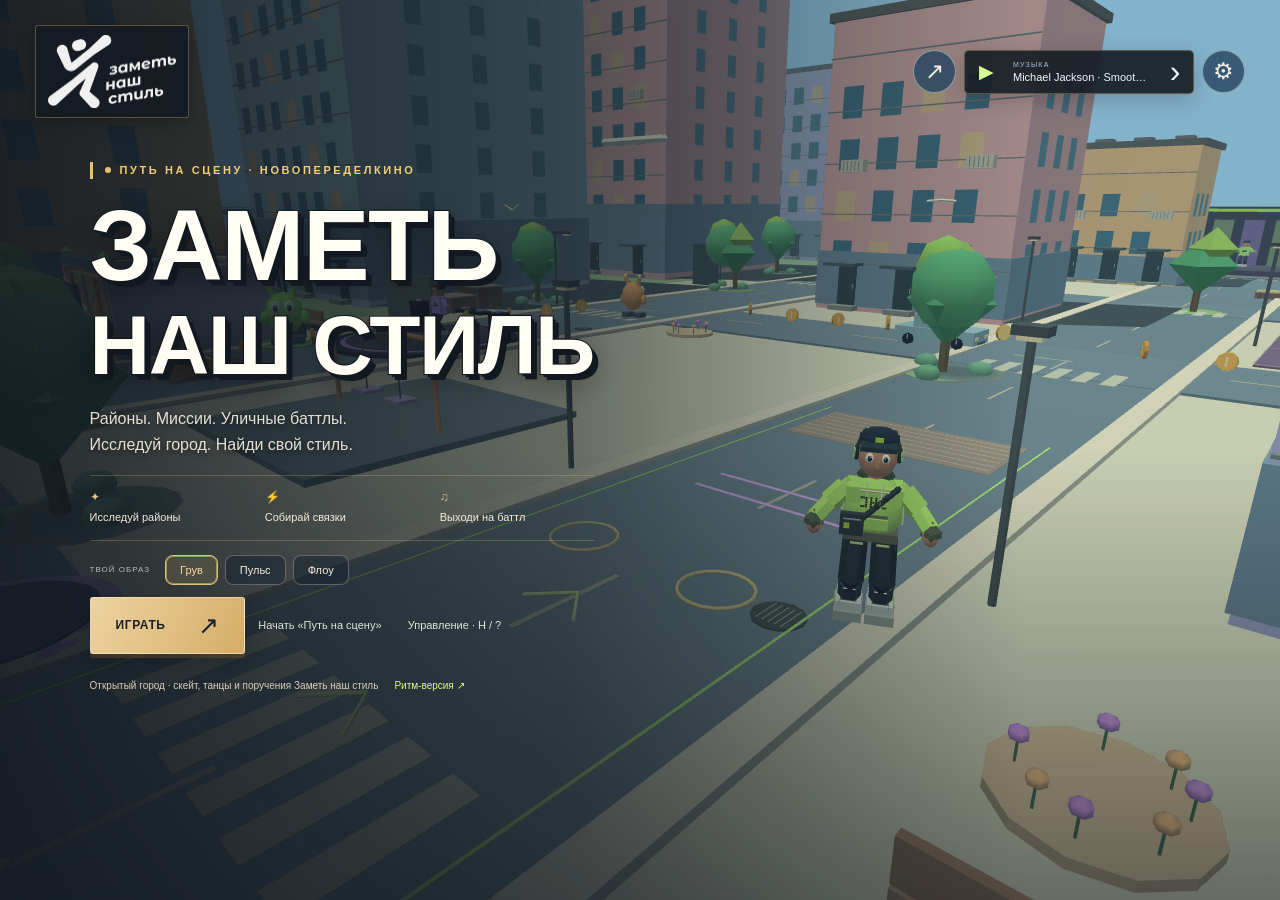
==== commit 120ac656: "Update verified game v-lite-9eed9371424a" ====
--- a/index.html
+++ b/index.html
@@ -6,8 +6,8 @@
 <meta property="og:title" content="Заметь наш стиль: Путь на сцену">
 <meta property="og:description" content="Танцы, скейтбординг и путешествия по Москве. Игра студии «Заметь наш стиль» — запускай прямо в браузере с телефона или компьютера!">
 <meta property="og:url" content="https://buty3578.github.io/zns-game/">
-<meta property="og:image" content="https://buty3578.github.io/zns-game/v-lite-e23d79eb989c/assets/social-preview.jpg">
-<meta property="og:image:secure_url" content="https://buty3578.github.io/zns-game/v-lite-e23d79eb989c/assets/social-preview.jpg">
+<meta property="og:image" content="https://buty3578.github.io/zns-game/v-lite-9eed9371424a/assets/social-preview.jpg">
+<meta property="og:image:secure_url" content="https://buty3578.github.io/zns-game/v-lite-9eed9371424a/assets/social-preview.jpg">
 <meta property="og:image:type" content="image/jpeg">
 <meta property="og:image:width" content="1200">
 <meta property="og:image:height" content="630">
@@ -15,19 +15,19 @@
 <meta name="twitter:card" content="summary_large_image">
 <meta name="twitter:title" content="Заметь наш стиль: Путь на сцену">
 <meta name="twitter:description" content="Танцы, скейтбординг и путешествия по Москве. Игра студии «Заметь наш стиль» — запускай прямо в браузере с телефона или компьютера!">
-<meta name="twitter:image" content="https://buty3578.github.io/zns-game/v-lite-e23d79eb989c/assets/social-preview.jpg">
+<meta name="twitter:image" content="https://buty3578.github.io/zns-game/v-lite-9eed9371424a/assets/social-preview.jpg">
 <meta name="twitter:image:alt" content="Персонаж игры «Заметь наш стиль: Путь на сцену».">
-<link rel="icon" type="image/png" href="v-lite-e23d79eb989c/assets/zns-logo.png"><link rel="stylesheet" href="v-lite-e23d79eb989c/arcade/style.css"><link rel="stylesheet" href="v-lite-e23d79eb989c/arcade/mobile.css"><link rel="stylesheet" href="v-lite-e23d79eb989c/arcade/dance.css"><link rel="stylesheet" href="v-lite-e23d79eb989c/arcade/controls.css"><link rel="stylesheet" href="v-lite-e23d79eb989c/arcade/freestyle.css"><link rel="stylesheet" href="v-lite-e23d79eb989c/arcade/identity.css"></head><body data-state="home">
+<link rel="icon" type="image/png" href="v-lite-9eed9371424a/assets/zns-logo.png"><link rel="stylesheet" href="v-lite-9eed9371424a/arcade/style.css"><link rel="stylesheet" href="v-lite-9eed9371424a/arcade/mobile.css"><link rel="stylesheet" href="v-lite-9eed9371424a/arcade/dance.css"><link rel="stylesheet" href="v-lite-9eed9371424a/arcade/controls.css"><link rel="stylesheet" href="v-lite-9eed9371424a/arcade/freestyle.css"><link rel="stylesheet" href="v-lite-9eed9371424a/arcade/identity.css"></head><body data-state="home">
 <canvas id="world" aria-label="Трёхмерный район Новопеределкино и танцор команды Заметь наш стиль"></canvas><div class="vignette"></div><div id="labels" aria-hidden="true"></div>
-<header><a class="logo" href="#" id="logo" aria-label="Заметь наш стиль: Путь на сцену — главное меню"><img src="v-lite-e23d79eb989c/assets/zns-logo.png" alt="Заметь наш стиль" width="102" height="58"></a><div class="header-actions"><button id="share" class="icon" title="Поделиться ссылкой" aria-label="Поделиться ссылкой">↗</button><div class="quick-player"><button id="quickMusic" aria-label="Включить музыку" title="Включить музыку">▶</button><button id="musicOpen" title="Выбрать музыку" aria-label="Выбрать музыку"><small>МУЗЫКА</small><span id="quickMusicName">Выбрать трек</span></button><button id="nextMusic" aria-label="Следующий трек" title="Следующий трек">›</button></div><button id="sound" class="icon" title="Настройки" aria-label="Настройки">⚙</button><button id="pause" class="icon hidden" title="Пауза" aria-label="Пауза">Ⅱ</button></div></header>
+<header><a class="logo" href="#" id="logo" aria-label="Заметь наш стиль: Путь на сцену — главное меню"><img src="v-lite-9eed9371424a/assets/zns-logo.png" alt="Заметь наш стиль" width="102" height="58"></a><div class="header-actions"><button id="share" class="icon" title="Поделиться ссылкой" aria-label="Поделиться ссылкой">↗</button><div class="quick-player"><button id="quickMusic" aria-label="Включить музыку" title="Включить музыку">▶</button><button id="musicOpen" title="Выбрать музыку" aria-label="Выбрать музыку"><small>МУЗЫКА</small><span id="quickMusicName">Выбрать трек</span></button><button id="nextMusic" aria-label="Следующий трек" title="Следующий трек">›</button></div><button id="sound" class="icon" title="Настройки" aria-label="Настройки">⚙</button><button id="pause" class="icon hidden" title="Пауза" aria-label="Пауза">Ⅱ</button></div></header>
 <section id="home" class="home"><div class="eyebrow"><i></i> ПУТЬ НА СЦЕНУ · НОВОПЕРЕДЕЛКИНО</div><h1 aria-label="Заметь наш стиль: Путь на сцену">ЗАМЕТЬ<br><em>НАШ СТИЛЬ</em></h1><p class="lead">Районы. Миссии. Уличные баттлы.<br>Исследуй город. Найди свой стиль.</p><div class="features"><span>✦ <b>Исследуй районы</b></span><span>⚡ <b>Собирай связки</b></span><span>♫ <b>Выходи на баттл</b></span></div><div class="looks"><span>ТВОЙ ОБРАЗ</span><button data-look="0" class="selected">Грув</button><button data-look="1">Пульс</button><button data-look="2">Флоу</button></div><button class="primary" id="start">ВЫЙТИ В РАЙОН <span>↗</span></button><button class="subtle hidden" id="newGame">Начать заново</button><button class="subtle" id="storyStart">Начать «Путь на сцену»</button><p class="control-note"><span class="desktop-copy">W/S — идти · A/D — поворот с камерой · Пробел — прыгать<br>B — скейт · X — сойти · G — баттл · R — танец<br>H — все команды · Зажми мышь — камера</span><span class="mobile-copy">Левый палец — движение в любую сторону<br>Правый палец — камера · ↑ — прыжок<br>Скейт рядом с прыжком · ··· — другие действия<br>«Действия» — задания, баттлы и все команды</span></p><button id="homeControls" class="subtle">Управление · H / ?</button><div class="home-foot"><span>Открытый город · скейт, танцы и поручения Заметь наш стиль</span><a href="rhythm.html">Ритм-версия ↗</a></div></section>
 <output id="fpsHud" class="fps-hud hidden" aria-label="Частота кадров"></output><div id="hud" class="hidden"><div class="mission"><button id="missionOpen" class="mission-brief" aria-label="Открыть задание и награды"><span class="eyebrow" id="missionStep">ПРИКЛЮЧЕНИЕ 1 / 5</span><span id="objective">Собери монеты</span><span class="mission-more" aria-hidden="true">›</span></button><div id="storyProgress" class="story-progress hidden" role="progressbar" aria-label="Прогресс миссии"><i id="storyProgressFill"></i></div><div id="questProgress" class="quest-progress"></div><p id="objectiveHint">Золотая дорожка ведёт к первому баттлу.</p><div class="counters"><span class="coin-icon">◉</span><b id="coinCount">0</b><span class="divider"></span><span>♫</span><b id="trackCount">0 / 3</b><span class="score-mini">★ <b id="scoreCount">0</b></span><button id="tracksButton" aria-label="Открыть коллекцию треков">♫</button></div></div><button id="menuOpen" class="hud-menu" aria-label="Открыть меню">☰</button><button id="mapOpen" class="map-wrap" aria-label="Открыть большую карту района"><canvas id="map" width="150" height="150" aria-label="Карта района с игроком, монетами и целью"></canvas><span>КАРТА ⤢</span></button><div id="powerHud" class="power-hud hidden"><strong id="powerName"></strong><span id="speedValue"></span><small id="powerHint"></small><div><i id="powerMeter"></i></div></div><div id="artifactPowerHud" class="artifact-power hidden" role="status" aria-live="polite"></div><div id="challengeTimer" class="challenge-timer hidden"></div><div id="guide" class="guide"><span id="guideArrow">↑</span><div><b id="guideDistance">20 м</b><small id="guideLabel">ДО ЦЕЛИ</small></div></div><div id="environmentStatus" class="environment-status" role="status" aria-label="Время суток и погода">День · Ясно</div><div id="tip" class="tip">Иди за монетами. Цветные монстры дарят суперсилы!</div><div id="worldActions" class="world-actions"><button id="mobileMore" class="mobile-more" aria-label="Другие действия" aria-expanded="false">···<small>ЕЩЁ</small></button><button id="interact" class="action" disabled><b>БАТТЛ</b><small>Подойди к сопернику</small></button><button id="boardButton" class="action-tile">Скейт<small>B · достать</small></button><button id="exitButton" class="action-tile hidden">Сойти · X</button><button id="nitroButton" class="action-tile hidden">⚡ Нитро<small>Z · держать</small><span class="nitro-track"><i id="nitroFill"></i></span></button><button id="brakeButton" class="action-tile hidden">Тормоз<small>Ctrl · держать</small></button><button id="dashBurst" class="action-tile">Рывок<small>Q · нажать</small></button><button id="jump" class="jump" aria-label="Прыжок">↑<small id="jumpLabel">ПРЫЖОК</small></button><button id="skateTrick" class="jump trick-control" aria-label="Выполнить выбранный трюк">↻<small><span class="desktop-copy">T · </span>ТРЮК</small></button><select id="trickChoice" class="trick-control" aria-label="Выбрать трюк"><option value="ollie">Ollie</option><option value="kickflip">Kickflip</option><option value="heelflip">Heelflip</option><option value="shoveit">Pop Shove-it</option><option value="varial">Varial Kickflip</option><option value="hardflip">Hardflip · рампа</option><option value="inwardheel">Inward Heelflip · рампа</option><option value="shove360">360 Shove-it · рампа</option><option value="spin180">180° Spin</option><option value="manual">Manual · баланс</option><option value="spin360">360° Spin</option></select><button id="dash" class="jump dash" aria-label="Бег или ускорение транспорта: удерживать">»<small>БЕГ · ДЕРЖАТЬ</small></button><button id="super" class="jump super" aria-label="Суперспособность">✦<small>СУПЕРСИЛА</small></button><button id="dance" class="jump dance" aria-label="Танцевать">♫<small>ТАНЕЦ</small></button><div class="stamina" title="Энергия рывка"><i id="staminaFill"></i></div></div><div id="moveZone" class="move-zone" role="group" aria-label="Левая зона движения: поставь палец и отклони в нужную сторону"></div><div id="joystick" class="joystick" role="group" aria-label="Джойстик движения: отклони для ходьбы"><div id="stick"></div><span id="stickHint" class="stick-hint">ЛЕВЫЙ ПАЛЕЦ — ДВИЖЕНИЕ</span></div><button id="controlsOpen" class="controls-help" aria-label="Все команды и управление">?</button><div class="desktop-help">W/S — идти · A/D — поворот · Пробел — прыжок · B — скейт · X — сойти · V — транспорт · G — баттл · H — все команды</div></div>
 <div id="mirrorCast" class="mirror-cast hidden"><span id="mirrorPlayerLabel"></span><span id="mirrorOpponentLabel"></span></div><section id="freestyle" class="freestyle hidden" aria-label="Танцевальный фристайл-баттл"><div class="freestyle-head"><div><small id="freestyleTurn">ХОД СОПЕРНИКА</small><h2 id="freestyleName">Команда района</h2></div><div class="freestyle-stats"><span>ПОВТОРЕНО<br><b id="freestyleCombo">0</b></span><span>ШАГ<br><b id="freestyleBeat">1</b></span><span>ОЧКИ<br><b id="freestyleScore">0</b></span><span>ЗАЛ<br><b id="freestyleHype">35%</b></span></div></div><div class="mirror-steps"><span id="mirrorStep0">1 · Смотри</span><span id="mirrorStep1">2 · Повтори</span><span id="mirrorStep2">3 · Покажи</span><span id="mirrorStep3">4 · Ответ</span></div><p id="mirrorGuide" class="mirror-guide"></p><p id="freestylePrompt" class="freestyle-prompt">Смотри на комбинацию соперника.</p><div class="freestyle-feedback" id="freestyleFeedback" role="status"></div><div class="freestyle-meter"><i id="freestyleProgress"></i></div></section><div id="freestyleWheel" class="freestyle-wheel hidden"><div id="freestyleCategories" class="freestyle-categories" aria-label="Категории танца"></div><div class="mirror-plan"><span id="mirrorSlot0">1. Выбери движение</span><span id="mirrorSlot1">2. Выбери движение</span><span id="mirrorSlot2">3. Выбери движение</span><span id="mirrorSlot3" class="hidden">4. Выбери движение</span><span id="mirrorSlot4" class="hidden">5. Выбери движение</span></div><div class="mirror-actions"><button id="mirrorWatch">Смотреть связку · 3 движения ▶</button><button id="mirrorPractice">▶ Разобрать движения</button><button id="mirrorReplay">↻ Показ ещё раз</button><button id="mirrorPerform">Исполнить связку ▶</button></div><div id="mirrorTools" class="mirror-tools hidden"><button id="mirrorUndo">↶ Убрать последнее</button><button id="mirrorSkip">Пропустить ход</button></div><div id="freestyleChoices" class="freestyle-choices" aria-label="Выбор движения"></div><div class="freestyle-hint">Собери связку → «Исполнить связку». «Разобрать» показывает движение медленно.</div></div><div id="battle" class="battle hidden"><div class="beat-pulse" id="beatPulse">● ● ● ●</div><div class="battle-title"><div><div class="eyebrow">ТАНЦЕВАЛЬНЫЙ БАТТЛ</div><h2 id="rivalName">Дворовый чемпион</h2></div><div class="battle-score"><b id="battleScore">0</b><small>ОЧКИ</small></div><div class="battle-score"><b id="battleCombo">0</b><small>КОМБО</small></div></div><p id="battleRule" class="battle-rule">Нажимай в такт, держи длинные ноты, копи заряд «Драйва».</p><div class="battle-power"><div><span>ПОДДЕРЖКА ЗАЛА <b id="crowdValue">50</b></span><div class="crowd-meter"><i id="crowdFill"></i></div></div><button id="drive" disabled>ДРАЙВ 0%</button></div><div class="battle-track"><canvas id="battleCanvas" aria-label="Ритм-дорожки для танцевального баттла"></canvas><div id="judge" class="judge"></div><div class="battle-keys"><button data-lane="0" aria-label="Влево">←</button><button data-lane="1" aria-label="Вниз">↓</button><button data-lane="2" aria-label="Вверх">↑</button><button data-lane="3" aria-label="Вправо">→</button></div></div><div class="battle-bottom"><span id="battleTime">РАЗОГРЕВ</span><div><i id="battleProgress"></i></div><span id="battleAccuracy">0%</span></div></div>
 <section id="result" class="overlay hidden"><div class="panel"><div class="eyebrow" id="resultTag">БАТТЛ ВЫИГРАН</div><div class="record-disc">♫<span>ЗНС</span></div><h2 id="resultTitle">ТВОЙ НОВЫЙ ТРЕК</h2><h3 id="resultTrack">Грув нашего двора</h3><div class="result-stats"><div><b id="resultScore">0</b><span>ОЧКИ</span></div><div><b id="resultAccuracy">100%</b><span>ТОЧНОСТЬ</span></div><div><b id="resultCombo">24</b><span>КОМБО</span></div></div><p id="resultJudgments"></p><p id="resultMessage">Трек добавлен в коллекцию. Район становится твоей сценой.</p><button id="continue" class="primary">ДАЛЬШЕ ПО РАЙОНУ <span>↗</span></button><button id="retryBattle" class="secondary hidden">Ещё один баттл</button></div></section>
-<section id="storyFinal" class="overlay hidden"><div class="panel final-panel story-final"><div class="eyebrow">МИССИЯ «ПУТЬ НА СЦЕНУ» ПРОЙДЕНА</div><div class="final-mark"><img src="v-lite-e23d79eb989c/assets/zns-logo.png" alt="Заметь наш стиль" width="170" height="97"></div><h2>ТЫ НА <em>СЦЕНЕ!</em></h2><p id="storyTotal" class="invitation"></p><p id="storyResult"></p><p id="storyReward"></p><p id="storyBest"></p><a class="primary" href="https://znsdance.ru/" target="_blank" rel="noopener noreferrer">О СТУДИИ ↗</a><div class="final-links"><button id="storyReplay" class="secondary">Повторить миссию</button><button id="storyExplore" class="secondary">Исследовать район</button></div></div></section><section id="final" class="overlay hidden"><div class="panel final-panel"><div class="eyebrow">РАЙОН УСЛЫШАЛ ТВОЙ СТИЛЬ</div><div class="final-mark"><img src="v-lite-e23d79eb989c/assets/zns-logo.png" alt="Заметь наш стиль" width="170" height="97"></div><h2>ЭТО ТОЛЬКО<br><em>НАЧАЛО.</em></h2><p class="invitation"><strong>ТЫ ПРОШЁЛ ПУТЬ НА СЦЕНУ!</strong><br>ТЕПЕРЬ ПОПРОБУЙ СЕБЯ В НАСТОЯЩЕЙ КОМАНДЕ <strong>ЗАМЕТЬ НАШ СТИЛЬ!</strong></p><p class="final-sub">Из первых движений — в команду. Из зала — на сцену.</p><a id="schoolLink" class="primary" href="https://znsdance.ru/" target="_blank" rel="noopener">ЗАПИСАТЬСЯ НА ТАНЦЫ <span>↗</span></a><div class="final-links"><button id="shareFinal" class="secondary">Пригласить друга ↗</button><button id="freeRoam" class="secondary">ПРОДОЛЖИТЬ ИГРАТЬ</button></div><a id="schoolSite" class="site-link" href="https://znsdance.ru/" target="_blank" rel="noopener">Перейти на сайт школы · znsdance.ru ↗</a></div></section>
+<section id="storyFinal" class="overlay hidden"><div class="panel final-panel story-final"><div class="eyebrow">МИССИЯ «ПУТЬ НА СЦЕНУ» ПРОЙДЕНА</div><div class="final-mark"><img src="v-lite-9eed9371424a/assets/zns-logo.png" alt="Заметь наш стиль" width="170" height="97"></div><h2>ТЫ НА <em>СЦЕНЕ!</em></h2><p id="storyTotal" class="invitation"></p><p id="storyResult"></p><p id="storyReward"></p><p id="storyBest"></p><a class="primary" href="https://znsdance.ru/" target="_blank" rel="noopener noreferrer">О СТУДИИ ↗</a><div class="final-links"><button id="storyReplay" class="secondary">Повторить миссию</button><button id="storyExplore" class="secondary">Исследовать район</button></div></div></section><section id="final" class="overlay hidden"><div class="panel final-panel"><div class="eyebrow">РАЙОН УСЛЫШАЛ ТВОЙ СТИЛЬ</div><div class="final-mark"><img src="v-lite-9eed9371424a/assets/zns-logo.png" alt="Заметь наш стиль" width="170" height="97"></div><h2>ЭТО ТОЛЬКО<br><em>НАЧАЛО.</em></h2><p class="invitation"><strong>ТЫ ПРОШЁЛ ПУТЬ НА СЦЕНУ!</strong><br>ТЕПЕРЬ ПОПРОБУЙ СЕБЯ В НАСТОЯЩЕЙ КОМАНДЕ <strong>ЗАМЕТЬ НАШ СТИЛЬ!</strong></p><p class="final-sub">Из первых движений — в команду. Из зала — на сцену.</p><a id="schoolLink" class="primary" href="https://znsdance.ru/" target="_blank" rel="noopener">ЗАПИСАТЬСЯ НА ТАНЦЫ <span>↗</span></a><div class="final-links"><button id="shareFinal" class="secondary">Пригласить друга ↗</button><button id="freeRoam" class="secondary">ПРОДОЛЖИТЬ ИГРАТЬ</button></div><a id="schoolSite" class="site-link" href="https://znsdance.ru/" target="_blank" rel="noopener">Перейти на сайт школы · znsdance.ru ↗</a></div></section>
 <dialog id="pauseDialog"><div class="eyebrow">РАЙОН ПОДОЖДЁТ</div><h2>Пауза</h2><p>Игра и музыка остановлены.</p><button id="resume" class="primary full">ПРОДОЛЖИТЬ <span>↗</span></button><div class="pause-tools"><button id="pauseMusicMenu" class="secondary">♫ Музыка</button><button id="pauseSettings" class="secondary">⚙ Настройки</button><button id="pauseJournal" class="secondary">Задания</button><button id="pauseMap" class="secondary">Карта</button><button id="pauseControls" class="secondary">? Управление</button><button id="pauseShare" class="secondary">Поделиться</button></div><button id="homeButton" class="secondary full">На главный экран</button><a class="site-link" href="https://znsdance.ru/" target="_blank" rel="noopener">Школа «Заметь наш стиль» ↗</a></dialog>
 <dialog id="touchActions"><div class="modal-head"><h2>Действия касанием</h2><button id="closeTouchActions" class="icon" aria-label="Закрыть действия">×</button></div><p>Подойди к объекту и нажми его действие. Баттл — у танцоров; задания и маршруты — в журнале.</p><button id="touchContext" class="secondary full">Действие рядом</button><div class="touch-command-grid"><button id="touchCmd-journal">Задания и миссии</button><button id="touchCmd-map">Карта и места</button><button id="touchCmd-battle">Начать баттл / джем</button><button id="touchCmd-train">Урок у тренера</button><button id="touchCmd-board">Встать на скейт</button><button id="touchCmd-exit">Сойти / выйти</button><button id="touchCmd-vehicle">Сесть в транспорт</button><button id="touchCmd-metro">Войти в метро</button><button id="touchCmd-dance">Танец / финал</button><button id="touchCmd-challenge">Начать испытание</button><button id="touchCmd-power">Суперспособность</button><button id="touchCmd-dash">Рывок</button><button id="touchCmd-manual">Баланс на скейте</button><button id="touchCmd-recover">К контрольной точке</button><button id="touchCmd-music">Музыка: пауза / играть</button><button id="touchCmd-help">Как управлять</button></div></dialog><dialog id="controls"><div class="modal-head"><h2>Управление</h2><button id="closeControls" class="icon" aria-label="Закрыть управление">×</button></div><p>На телефоне: левый джойстик двигает героя относительно камеры, правый палец вращает обзор. На скейте и транспорте джойстик задаёт газ, тормоз и поворот. «Тормоз» и «Нитро» удерживай; остальные кнопки нажимай один раз. Контекстная кнопка подписана действием у объекта.</p><p>Монеты и винилы собираются касанием. Дружеские персонажи дают силу при приближении; Кнопка «Суперсила» применяет её.</p><div id="controlsList"></div></dialog><dialog id="settings"><div class="modal-head"><h2>Твой ритм</h2><button id="closeSettings" class="icon" aria-label="Закрыть">×</button></div><label>Громкость <output id="volumeValue">60%</output><input id="volume" type="range" min="0" max="100" value="60"></label><label>Задержка звука <output id="offsetValue">0 мс</output><input id="offset" type="range" min="-250" max="250" step="5" value="0"></label><p class="help">Звук запаздывает — двигай в плюс: дорожка тоже задержится. Сначала настрой звук, затем ввод. Начни с 0 мс и подстрой по ощущениям.</p><label>Задержка ввода <output id="inputOffsetValue">0 мс</output><input id="inputOffset" type="range" min="-250" max="250" step="5" value="0"></label><p class="help">Нажатия регистрируются поздно — добавь плюс. Минус компенсирует ранние нажатия. Perfect: ±75 мс, Good: до ±160 мс. Начни с 0 мс.</p><label>Качество графики <select id="qualityLevel"><option value="auto">Авто</option><option value="low">Низкое</option><option value="medium">Среднее</option><option value="high">Высокое</option></select></label><p id="qualityStatus" class="help">Сейчас: Среднее · авто</p><label class="toggle">Экономный режим графики <input id="lowGraphics" type="checkbox"></label><label class="toggle">Показывать FPS <input id="showFps" type="checkbox"></label><p id="performanceStatus" class="help">Измерение FPS: начни игру</p><label class="toggle">Звуки действий <input id="effects" type="checkbox" checked></label><p class="help">Авто снижает качество при устойчивой просадке FPS. Низкое качество уменьшает разрешение и количество эффектов. Награды сохраняются на этом устройстве. E в баттле включает заряженный «Драйв».</p><a class="site-link" href="rhythm.html">Открыть классическую ритм-версию ↗</a></dialog>
 <dialog id="tracks"><div class="modal-head"><h2>Музыка</h2><button id="closeTracks" class="icon" aria-label="Закрыть">×</button></div><p class="now-playing" id="musicNow">Выбери трек</p><div class="music-buttons"><button id="playMusic" class="secondary">▶ Продолжить</button><button id="stopMusic" class="secondary">Ⅱ Пауза</button><button id="nextMusicMenu" class="secondary">Следующий ›</button></div><label class="music-volume">Громкость <output id="musicVolumeValue">55%</output><input id="musicVolume" type="range" min="0" max="100" value="55"></label><div class="track-scroller"><h3 id="providedHeading" class="music-section">Твоя музыка</h3><div id="providedTracks"></div><h3 class="music-section">Музыка района</h3><div id="trackList"></div></div><div class="upload-box"><input type="file" id="musicFile" accept="audio/*,.mp3,.m4a,.wav,.ogg" hidden><button id="uploadMusic" class="primary full">ЗАГРУЗИТЬ МУЗЫКУ ＋</button><p id="localTrack">MP3 с телефона или компьютера</p><p class="help">MP3, M4A, WAV или OGG · до 60 МБ. Загрузка — только для прослушивания, точная ритм-карта автоматически не создаётся. Баттл использует настроенный трек Заметь наш стиль. Файл остаётся на устройстве; после обновления страницы выбери его снова.</p><p id="musicError" class="music-error hidden" role="alert"></p><div class="local-music-actions"><button id="playLocal" class="secondary hidden">Включить мой трек</button><button id="removeLocal" class="secondary hidden">Убрать трек</button></div></div></dialog>
 <dialog id="shareDialog"><div class="modal-head"><h2>Позови свою команду</h2><button id="closeShare" class="icon" aria-label="Закрыть">×</button></div><p>Отправь эту ссылку друзьям. Играть можно прямо с телефона.</p><input id="shareUrl" readonly aria-label="Ссылка на игру"><button id="copyShare" class="primary full">СКОПИРОВАТЬ ССЫЛКУ <span>↗</span></button></dialog>
 <dialog id="resetDialog"><h2>Начать с нуля?</h2><p>Монеты, пройденные задания, открытые треки и награды этого приключения будут сброшены.</p><button id="confirmReset" class="primary full">НАЧАТЬ ЗАНОВО</button><button id="cancelReset" class="secondary full">Сохранить мой прогресс</button></dialog>
-<dialog id="journal"><div class="modal-head"><h2>Мои приключения</h2><button id="closeJournal" class="icon" aria-label="Закрыть">×</button></div><div class="journal-current"><small id="journalStory">Путь на сцену</small><small>СЕЙЧАС</small><h3 id="journalObjective"></h3><p id="journalHint"></p></div><section class="mission-card"><h3>Большой город · поручения Заметь наш стиль</h3><p id="capitalStatus"></p><button id="capitalContract0" class="secondary full">Винил для МГУ</button><button id="capitalContract1" class="secondary full">Большой городской заезд</button><button id="capitalContract2" class="secondary full">Звук на набережной</button><button id="capitalContract3" class="secondary full">От фонтана к мечте</button><button id="capitalCancel" class="subtle hidden">Отменить поручение</button></section><div class="side-quests"><button id="journalButton" aria-label="Мои приключения и награды">★ Награды</button><button id="secretsButton">◈ Тайники <b id="secretsCount">0 / 3</b></button><button id="raceButton">↗ <b id="raceStatus">Забег</b></button></div><button id="journalMap" class="secondary full">Новые места на карте ↗</button><section class="music-missions"><h3>Приключение · Спаси музыкальный артефакт</h3><p>Найди артефакт в парке и доставь его в студию Заметь наш стиль. Противники вскоре возвращаются на свои места; светящиеся предметы дают временные способности.</p><button id="artifactMissionStart" class="secondary full">Начать приключение</button><p id="artifactMissionStatus"></p></section><section class="music-missions"><h3>Маршрут команды · Заметь наш стиль</h3><p>Школа → скейт до Московского → три чистых гринда → ответ команде → возвращение в школу.</p><p>Улица <b id="crewStreet">0</b> REP · Танец <b id="crewDance">0</b> REP</p><p id="crewRouteStatus"></p><button id="crewRouteStart" class="secondary full">Начать маршрут команды</button><button id="crewRouteCancel" class="subtle hidden">Остановить маршрут</button></section><section class="music-missions"><h3>Транспортный маршрут</h3><p>Дополнительный заезд через 8 колец за 100 секунд. Сначала сядь в машину или на мотоцикл; скейт остаётся основным транспортом для остальных маршрутов.</p><button id="vehicleCourseStart" class="secondary full">Начать заезд</button><p id="vehicleCourseStatus"></p></section><section class="music-missions"><h3>Миссии Заметь наш стиль · скейт-парк</h3><p>Старт переносит тебя со скейтом к началу трассы. Прогресс текущей миссии сбрасывается только при новом запуске.</p><button id="musicMission0" class="secondary full">1. Первый заезд</button><p>10 винилов и короткая трасса · +250 очков, 5 монет</p><button id="musicMission1" class="secondary full">2. Покори рампы</button><p>3 рампы и финиш · +400 очков, 8 монет</p><button id="musicMission2" class="secondary full">3. Музыкальный маршрут</button><p>15 винилов и танцпол · +500 очков, 10 монет</p><button id="musicMission3" class="secondary full">4. Стиль на 2000</button><p>2000 Style Points, три рампы, три вида трюков, два комбо · +600 очков, 12 монет</p><details class="trick-rules"><summary>Трюки и Style Points</summary><p>Ollie — 100 · Kickflip — 200 · 180° — 250 · 360° — 400. Чистая посадка: +100. В одном полёте засчитывается один трюк. Выход с гринда открывает следующий. Manual — 150; можно подготовить в полёте. Очки связки начисляются после чистого завершения, один бонус посадки на связку.</p><p>Разные трюки подряд за 8 секунд: +50 за разнообразие и множитель ×2, затем ×3. Повтор того же трюка начинает цепочку с ×1. Срыв отменяет очки полёта.</p><p>Пробел — Ollie. T — выбранный TRICK; 1/2/3 — Kickflip/180°/360°. На телефоне выбери трюк над TRICK. На земле TRICK сразу начинает прыжок; 360° лучше выполнять после вылета с высокой рампы.</p></details><p id="musicMissionStatus"></p><button id="cancelMusicMission" class="subtle">Отменить миссию</button></section><div id="journalList"></div><div id="parkRewards"></div><h3>Твои награды</h3><p id="achievementList"></p><p class="help">Секреты супергероев: сундук Бума, пластинка на крыше и комната невидимки. Ещё три кассеты ждут на ящиках.</p></dialog><dialog id="districtMap"><div class="modal-head"><h2>Карта города</h2><button id="closeMap" class="icon" aria-label="Закрыть карту">×</button></div><div id="mapViewport" class="map-viewport" tabindex="0" aria-label="Карта города: прокрутка влево и вправо"><canvas id="mapFull" width="2200" height="360" aria-label="Большая карта: старый район, новый квартал, скейт-парк, танцпол и студия Заметь наш стиль"></canvas></div><div class="map-focus"><button id="mapMe" class="secondary">Мой район</button><button id="mapTarget" class="secondary">Цель</button></div><p class="map-legend">Листай карту влево и вправо · ▲ Ты · М Вход в метро · жёлтый круг — поезд</p><div id="mapPlaces" class="map-places"></div><button id="storyRoute" class="secondary full">Вернуться к основному заданию</button><button id="cancelPark" class="subtle hidden">Остановить испытание</button></dialog><div id="reward" class="reward hidden" role="status"><strong id="rewardTitle"></strong><span id="rewardText"></span></div><div id="celebration" class="celebration hidden"><div class="eyebrow">ВСЯ КОМАНДА С ТОБОЙ</div><h2 id="celebrationTitle">ТВОЙ МОМЕНТ!</h2><button id="skipCelebration" class="secondary">Дальше ↗</button></div><button id="skateChallengeStart" class="challenge-start hidden">Начать круг · 60–90 с</button><div id="skateGuide" class="skate-guide hidden"><span class="desktop-copy">РАЗГОН W / ↑ → ПРОБЕЛ: OLLIE<br>1–6: ТРЮК · T НА ПЕРИЛАХ: СМЕНА<br>ОЧКИ ПРИ ПОСАДКЕ</span><span class="mobile-copy">ДЖОЙСТИК ВВЕРХ → РАЗГОН<br>ВЫБЕРИ ТРЮК → НАЖМИ «ТРЮК»<br>«OLLIE» — ПРОСТОЙ ПРЫЖОК</span></div><div id="styleHud" class="style-hud hidden"><span id="styleTotal"></span><b id="styleCombo">×1</b><span id="stylePending"></span><small id="styleBest"></small></div><div id="trickNotice" class="trick-notice hidden" role="status"></div><div id="missionTools" class="mission-tools hidden"><span id="tokenCount" role="status" aria-live="polite"></span><button id="missionRecover" aria-label="Вернуться к контрольной точке">↶ Точка</button></div><dialog id="missionResult" aria-labelledby="musicResultTitle"><div class="eyebrow">МИССИЯ ВЫПОЛНЕНА</div><h2 id="musicResultTitle"></h2><p id="musicResultStats"></p><p id="musicResultReward"></p><button id="retryMusicMission" class="primary full">Пройти ещё раз ↗</button><button id="closeMusicResult" class="secondary full">Вернуться в район</button></dialog><dialog id="artifactResult" aria-labelledby="artifactResultTitle"><div class="eyebrow">АРТЕФАКТ СПАСЁН</div><h2 id="artifactResultTitle">Путь до студии пройден!</h2><p id="artifactResultStats"></p><p id="artifactResultReward"></p><button id="artifactReplay" class="primary full">Пройти ещё раз ↗</button><button id="artifactExplore" class="secondary full">Вернуться в район</button></dialog><dialog id="vehicleCourseResult" aria-labelledby="vehicleCourseTitle"><div class="eyebrow">МАРШРУТ ПРОЙДЕН</div><h2 id="vehicleCourseTitle">Все кольца пройдены!</h2><p id="vehicleCourseStats"></p><p id="vehicleCourseReward"></p><button id="vehicleCourseReplay" class="primary full">Повторить заезд ↗</button><button id="vehicleCourseExplore" class="secondary full">Вернуться в район</button></dialog><dialog id="capitalResult"><div class="eyebrow">ГОРОДСКОЕ ПОРУЧЕНИЕ ВЫПОЛНЕНО</div><h2 id="capitalResultName"></h2><p id="capitalResultStats"></p><button id="capitalResultClose" class="primary full">Вернуться в город ↗</button></dialog><div id="toast" class="toast hidden" role="status"></div><div id="error" class="overlay hidden"><div class="panel"><h2>Не удалось запустить 3D</h2><p id="errorMessage"></p><a class="primary" href="rhythm.html">ИГРАТЬ В РИТМ-ВЕРСИЮ ↗</a></div></div><script type="module" src="v-lite-e23d79eb989c/arcade/main.mjs"></script></body></html>
+<dialog id="journal"><div class="modal-head"><h2>Мои приключения</h2><button id="closeJournal" class="icon" aria-label="Закрыть">×</button></div><div class="journal-current"><small id="journalStory">Путь на сцену</small><small>СЕЙЧАС</small><h3 id="journalObjective"></h3><p id="journalHint"></p></div><section class="mission-card"><h3>Большой город · поручения Заметь наш стиль</h3><p id="capitalStatus"></p><button id="capitalContract0" class="secondary full">Винил для МГУ</button><button id="capitalContract1" class="secondary full">Большой городской заезд</button><button id="capitalContract2" class="secondary full">Звук на набережной</button><button id="capitalContract3" class="secondary full">От фонтана к мечте</button><button id="capitalCancel" class="subtle hidden">Отменить поручение</button></section><div class="side-quests"><button id="journalButton" aria-label="Мои приключения и награды">★ Награды</button><button id="secretsButton">◈ Тайники <b id="secretsCount">0 / 3</b></button><button id="raceButton">↗ <b id="raceStatus">Забег</b></button></div><button id="journalMap" class="secondary full">Новые места на карте ↗</button><section class="music-missions"><h3>Приключение · Спаси музыкальный артефакт</h3><p>Найди артефакт в парке и доставь его в студию Заметь наш стиль. Противники вскоре возвращаются на свои места; светящиеся предметы дают временные способности.</p><button id="artifactMissionStart" class="secondary full">Начать приключение</button><p id="artifactMissionStatus"></p></section><section class="music-missions"><h3>Маршрут команды · Заметь наш стиль</h3><p>Школа → скейт до Московского → три чистых гринда → ответ команде → возвращение в школу.</p><p>Улица <b id="crewStreet">0</b> REP · Танец <b id="crewDance">0</b> REP</p><p id="crewRouteStatus"></p><button id="crewRouteStart" class="secondary full">Начать маршрут команды</button><button id="crewRouteCancel" class="subtle hidden">Остановить маршрут</button></section><section class="music-missions"><h3>Транспортный маршрут</h3><p>Дополнительный заезд через 8 колец за 100 секунд. Сначала сядь в машину или на мотоцикл; скейт остаётся основным транспортом для остальных маршрутов.</p><button id="vehicleCourseStart" class="secondary full">Начать заезд</button><p id="vehicleCourseStatus"></p></section><section class="music-missions"><h3>Миссии Заметь наш стиль · скейт-парк</h3><p>Старт переносит тебя со скейтом к началу трассы. Прогресс текущей миссии сбрасывается только при новом запуске.</p><button id="musicMission0" class="secondary full">1. Первый заезд</button><p>10 винилов и короткая трасса · +250 очков, 5 монет</p><button id="musicMission1" class="secondary full">2. Покори рампы</button><p>3 рампы и финиш · +400 очков, 8 монет</p><button id="musicMission2" class="secondary full">3. Музыкальный маршрут</button><p>15 винилов и танцпол · +500 очков, 10 монет</p><button id="musicMission3" class="secondary full">4. Стиль на 2000</button><p>2000 Style Points, три рампы, три вида трюков, два комбо · +600 очков, 12 монет</p><details class="trick-rules"><summary>Трюки и Style Points</summary><p>Ollie — 100 · Kickflip — 200 · 180° — 250 · 360° — 400. Чистая посадка: +100. В одном полёте засчитывается один трюк. Выход с гринда открывает следующий. Manual — 150; можно подготовить в полёте. Очки связки начисляются после чистого завершения, один бонус посадки на связку.</p><p>Разные трюки подряд за 8 секунд: +50 за разнообразие и множитель ×2, затем ×3. Повтор того же трюка начинает цепочку с ×1. Срыв отменяет очки полёта.</p><p>Пробел — Ollie. T — выбранный TRICK; 1/2/3 — Kickflip/180°/360°. На телефоне выбери трюк над TRICK. На земле TRICK сразу начинает прыжок; 360° лучше выполнять после вылета с высокой рампы.</p></details><p id="musicMissionStatus"></p><button id="cancelMusicMission" class="subtle">Отменить миссию</button></section><div id="journalList"></div><div id="parkRewards"></div><h3>Твои награды</h3><p id="achievementList"></p><p class="help">Секреты супергероев: сундук Бума, пластинка на крыше и комната невидимки. Ещё три кассеты ждут на ящиках.</p></dialog><dialog id="districtMap"><div class="modal-head"><h2>Карта города</h2><button id="closeMap" class="icon" aria-label="Закрыть карту">×</button></div><div id="mapViewport" class="map-viewport" tabindex="0" aria-label="Карта города: прокрутка влево и вправо"><canvas id="mapFull" width="2200" height="360" aria-label="Большая карта: старый район, новый квартал, скейт-парк, танцпол и студия Заметь наш стиль"></canvas></div><div class="map-focus"><button id="mapMe" class="secondary">Мой район</button><button id="mapTarget" class="secondary">Цель</button></div><p class="map-legend">Листай карту влево и вправо · ▲ Ты · М Вход в метро · жёлтый круг — поезд</p><div id="mapPlaces" class="map-places"></div><button id="storyRoute" class="secondary full">Вернуться к основному заданию</button><button id="cancelPark" class="subtle hidden">Остановить испытание</button></dialog><div id="reward" class="reward hidden" role="status"><strong id="rewardTitle"></strong><span id="rewardText"></span></div><div id="celebration" class="celebration hidden"><div class="eyebrow">ВСЯ КОМАНДА С ТОБОЙ</div><h2 id="celebrationTitle">ТВОЙ МОМЕНТ!</h2><button id="skipCelebration" class="secondary">Дальше ↗</button></div><button id="skateChallengeStart" class="challenge-start hidden">Начать круг · 60–90 с</button><div id="skateGuide" class="skate-guide hidden"><span class="desktop-copy">РАЗГОН W / ↑ → ПРОБЕЛ: OLLIE<br>1–6: ТРЮК · T НА ПЕРИЛАХ: СМЕНА<br>ОЧКИ ПРИ ПОСАДКЕ</span><span class="mobile-copy">ДЖОЙСТИК ВВЕРХ → РАЗГОН<br>ВЫБЕРИ ТРЮК → НАЖМИ «ТРЮК»<br>«OLLIE» — ПРОСТОЙ ПРЫЖОК</span></div><div id="styleHud" class="style-hud hidden"><span id="styleTotal"></span><b id="styleCombo">×1</b><span id="stylePending"></span><small id="styleBest"></small></div><div id="trickNotice" class="trick-notice hidden" role="status"></div><div id="missionTools" class="mission-tools hidden"><span id="tokenCount" role="status" aria-live="polite"></span><button id="missionRecover" aria-label="Вернуться к контрольной точке">↶ Точка</button></div><dialog id="missionResult" aria-labelledby="musicResultTitle"><div class="eyebrow">МИССИЯ ВЫПОЛНЕНА</div><h2 id="musicResultTitle"></h2><p id="musicResultStats"></p><p id="musicResultReward"></p><button id="retryMusicMission" class="primary full">Пройти ещё раз ↗</button><button id="closeMusicResult" class="secondary full">Вернуться в район</button></dialog><dialog id="artifactResult" aria-labelledby="artifactResultTitle"><div class="eyebrow">АРТЕФАКТ СПАСЁН</div><h2 id="artifactResultTitle">Путь до студии пройден!</h2><p id="artifactResultStats"></p><p id="artifactResultReward"></p><button id="artifactReplay" class="primary full">Пройти ещё раз ↗</button><button id="artifactExplore" class="secondary full">Вернуться в район</button></dialog><dialog id="vehicleCourseResult" aria-labelledby="vehicleCourseTitle"><div class="eyebrow">МАРШРУТ ПРОЙДЕН</div><h2 id="vehicleCourseTitle">Все кольца пройдены!</h2><p id="vehicleCourseStats"></p><p id="vehicleCourseReward"></p><button id="vehicleCourseReplay" class="primary full">Повторить заезд ↗</button><button id="vehicleCourseExplore" class="secondary full">Вернуться в район</button></dialog><dialog id="capitalResult"><div class="eyebrow">ГОРОДСКОЕ ПОРУЧЕНИЕ ВЫПОЛНЕНО</div><h2 id="capitalResultName"></h2><p id="capitalResultStats"></p><button id="capitalResultClose" class="primary full">Вернуться в город ↗</button></dialog><div id="toast" class="toast hidden" role="status"></div><div id="error" class="overlay hidden"><div class="panel"><h2>Не удалось запустить 3D</h2><p id="errorMessage"></p><a class="primary" href="rhythm.html">ИГРАТЬ В РИТМ-ВЕРСИЮ ↗</a></div></div><script type="module" src="v-lite-9eed9371424a/arcade/main.mjs"></script></body></html>
--- a/v-lite-9eed9371424a/arcade/style.css
+++ b/v-lite-9eed9371424a/arcade/style.css
@@ -0,0 +1,14 @@
+:root{--lime:#c6ff57;--purple:#c3a4ff;--ink:#141d2b;--muted:#b9c3c8;--line:#ffffff25;font-family:Arial,Helvetica,sans-serif;color:#fff;background:#101722;color-scheme:dark}*{box-sizing:border-box}body{margin:0;overflow:hidden;height:100dvh;overscroll-behavior:none}button,a,input{-webkit-tap-highlight-color:transparent}button{font:inherit;cursor:pointer;color:inherit}a{color:inherit;text-decoration:none}button:disabled{cursor:default}button:focus-visible,a:focus-visible,input:focus-visible{outline:2px solid var(--lime);outline-offset:4px}#world{position:fixed;inset:0;width:100%;height:100%;touch-action:none}.vignette{position:fixed;inset:0;pointer-events:none;background:linear-gradient(90deg,#111a29c9,transparent 73%),linear-gradient(180deg,#121c3044,transparent 23%,transparent 75%,#17223277)}header{position:fixed;left:35px;right:35px;top:max(25px,env(safe-area-inset-top));display:flex;justify-content:space-between;align-items:center;z-index:5;pointer-events:none}.logo{font-weight:950;font-style:italic;font-size:37px;letter-spacing:-4px;pointer-events:auto;text-shadow:0 3px 10px #0003;line-height:.85}.logo span{font-style:normal;font-size:11px;letter-spacing:0;vertical-align:top;margin-left:4px}.logo small{display:block;font-size:7px;letter-spacing:1.5px;font-style:normal;margin-top:8px}.header-actions{display:flex;gap:8px;pointer-events:auto}.icon{width:43px;height:43px;border:1px solid #ffffff35;border-radius:50%;background:#172231a6;backdrop-filter:blur(12px);font-size:23px;display:grid;place-items:center}.icon:hover{border-color:var(--lime);color:var(--lime)}.home{position:absolute;left:7%;top:21%;max-width:560px;z-index:3}.eyebrow{font-size:10px;letter-spacing:2px;font-weight:700;line-height:1.5;display:flex;gap:9px;align-items:center}.eyebrow i{width:6px;height:6px;border-radius:50%;background:var(--lime)}h1{font-size:clamp(70px,8vw,116px);font-weight:950;line-height:.86;letter-spacing:-6px;margin:25px 0 21px}em{font-style:normal;color:var(--lime)}.lead{font-size:17px;color:#e0e6e5;line-height:1.5}.features{display:flex;gap:21px;margin:26px 0 20px}.features>span{font-size:9px;color:var(--lime);letter-spacing:1px}.features b{display:block;color:#e1e6e6;font-size:10px;letter-spacing:0;margin-top:6px;font-weight:400}.looks{display:flex;gap:7px;align-items:center;margin:18px 0}.looks>span{font-size:8px;letter-spacing:1px;margin-right:8px;color:#b2bfbf}.looks button{border:1px solid #ffffff45;background:#17223288;padding:8px 14px;font-size:11px;border-radius:4px}.looks button.selected{color:var(--lime);border-color:var(--lime);background:#b6ef3920}.primary{display:inline-flex;align-items:center;justify-content:space-between;gap:32px;min-height:57px;padding:0 25px;border:0;border-radius:5px;background:var(--lime);color:#17251b;font-size:12px;font-weight:800;letter-spacing:.6px;box-shadow:0 4px 20px #0002}.primary span{font-size:25px;font-weight:400}.primary:hover{background:#d7ff8c}.subtle{background:none;border:0;color:#dbe5d8;padding:13px;font-size:11px}.control-note{font-size:10px;line-height:1.7;color:#c1c9c8;margin-top:18px}.mobile-copy{display:none}.home-foot{display:flex;gap:16px;font-size:8px;color:#aebcc1;margin-top:24px;align-items:center}.home-foot a{color:#edf1e3;white-space:nowrap}.hidden{display:none!important}#hud{position:absolute;inset:0;pointer-events:none;z-index:2}.mission{position:absolute;left:35px;top:105px;padding:18px 22px;background:#192432ce;border:1px solid #ffffff20;border-radius:9px;backdrop-filter:blur(14px);max-width:340px}.mission .eyebrow{font-size:8px;color:#bdd790}.mission h2{font-size:17px;margin:9px 0 6px;letter-spacing:-.2px}.mission p{font-size:10px;color:var(--muted);line-height:1.5;margin:0;max-width:280px}.counters{display:flex;gap:10px;align-items:center;border-top:1px solid var(--line);padding-top:13px;margin-top:14px;font-size:9px;color:#bcc8c6}.counters b{font-size:17px;color:#fff}.counters .coin-icon{font-size:23px;color:#ffcf63;line-height:1}.divider{width:1px;height:20px;background:var(--line);margin:0 4px}.counters button{margin-left:auto;background:none;border:0;color:var(--lime);font-size:23px;pointer-events:auto}.map-wrap{position:absolute;right:35px;top:100px;width:144px;background:#172331d9;border:1px solid #ffffff25;border-radius:12px;overflow:hidden;backdrop-filter:blur(8px)}#map{display:block;width:144px;height:144px}.map-wrap>span{font-size:7px;letter-spacing:2px;text-align:center;display:block;padding:0 0 10px;color:#a9b8bd}.guide{position:absolute;bottom:105px;left:50%;transform:translateX(-50%);display:flex;gap:9px;align-items:center;background:#182536ab;padding:9px 15px;border-radius:40px;border:1px solid #fff2;backdrop-filter:blur(8px)}#guideArrow{font-size:29px;color:var(--lime);display:block;width:26px;text-align:center}.guide b{display:block;font-size:14px}.guide small{display:block;font-size:7px;margin-top:3px;color:#c8d3cb;letter-spacing:1px}.tip{position:absolute;bottom:55px;left:50%;transform:translateX(-50%);font-size:10px;color:#e1e5df;text-align:center;width:min(500px,50%);text-shadow:0 1px 6px #000}.world-actions{position:absolute;bottom:45px;right:35px;display:flex;align-items:end;gap:12px;pointer-events:auto}.action{border:1px solid #e0ffad55;background:#243a2edd;border-radius:12px;min-width:145px;min-height:68px;padding:12px 16px;backdrop-filter:blur(8px)}.action b{display:block;color:var(--lime);font-size:12px;letter-spacing:1px}.action small{display:block;color:#c9d4cb;margin-top:8px;font-size:9px}.action:disabled{opacity:.65}.action.ready{background:var(--lime);border-color:var(--lime);box-shadow:0 0 25px #c6ff5740}.action.ready b,.action.ready small{color:#18271b}.jump{width:68px;height:68px;border-radius:50%;background:#1a2639aa;border:1px solid #fff5;font-size:28px;backdrop-filter:blur(8px);touch-action:none}.jump small{font-size:7px;display:block;margin-top:0}.desktop-help{position:absolute;bottom:28px;left:35px;font-size:9px;color:#d4ded8;letter-spacing:.3px}.desktop-help span{margin:0 13px;color:#b0bfc0}.joystick{display:none;position:absolute;left:28px;bottom:max(40px,env(safe-area-inset-bottom));width:125px;height:125px;border-radius:50%;background:#1b293a70;border:1px solid #ffffff40;pointer-events:auto;touch-action:none;backdrop-filter:blur(5px)}.joystick:before,.joystick:after{content:'';position:absolute;background:#fff1;left:50%;top:15%;width:1px;height:70%}.joystick:after{transform:rotate(90deg)}#stick{position:absolute;width:54px;height:54px;left:35px;top:35px;background:#d8e8be88;border:1px solid #dbffa8;border-radius:50%;box-shadow:0 4px 20px #0003;z-index:1}.world-label{position:absolute;transform:translate(-50%,-100%);white-space:nowrap;font-size:10px;font-weight:800;color:#fff;background:#202c3cbb;border:1px solid #ffffff30;border-radius:5px;padding:7px 10px;pointer-events:none;text-shadow:0 1px 5px #0006}.world-label.school{background:#bdff50;color:#263928;border-color:#bfff64;text-shadow:none;font-size:12px;letter-spacing:1px}.world-label.target{color:var(--lime);border-color:#bdff5080}#labels{position:absolute;inset:0;pointer-events:none;overflow:hidden}.battle{position:absolute;right:35px;top:110px;width:370px;padding:20px;background:#172131ed;border:1px solid #b3cb9455;border-radius:10px;z-index:4;box-shadow:0 15px 65px #0004}.battle-title{display:flex;justify-content:space-between;align-items:center}.battle-title .eyebrow{font-size:8px;color:var(--lime)}.battle-title h2{font-size:20px;margin:7px 0}.battle-score{text-align:center;margin-left:10px}.battle-score b{font-size:24px;color:var(--lime);display:block}.battle-score small{font-size:7px;letter-spacing:1px}.battle-rule{font-size:10px;line-height:1.5;color:var(--muted);margin:5px 0 12px}.battle-track{height:320px;position:relative;border-radius:6px;overflow:hidden;background:#101c21}.battle-track canvas{width:100%;height:100%;display:block}.battle-keys{position:absolute;left:3%;right:3%;bottom:12px;display:flex;gap:5px;height:47px}.battle-keys button{flex:1;border:1px solid #d0ffa24d;background:#c5ff4a10;color:#d9ffb2;font-size:28px;border-radius:5px;touch-action:none}.battle-keys button.down{background:var(--lime);color:#16261b}.judge{position:absolute;top:48%;left:0;right:0;text-align:center;font-size:20px;font-weight:800;color:var(--lime);pointer-events:none;text-shadow:0 1px 8px #000;opacity:0}.battle-bottom{display:flex;gap:9px;align-items:center;font-size:8px;margin-top:13px;color:#acbcb9}.battle-bottom>div{flex:1;background:#49574c;height:3px}.battle-bottom i{display:block;background:var(--lime);height:100%;width:0}.overlay{position:fixed;inset:0;background:#111d32a1;backdrop-filter:blur(8px);z-index:7;display:flex;align-items:center;justify-content:center;padding:20px;overflow:auto}.panel{width:min(500px,100%);background:#172332f2;border:1px solid #ffffff25;padding:35px;text-align:center;border-radius:13px;box-shadow:0 20px 80px #0004}.panel .eyebrow{justify-content:center;font-size:9px;color:var(--lime)}.panel h2{font-size:27px;line-height:1.05;letter-spacing:-1px;margin:24px 0 12px}.panel h3{font-size:18px;color:var(--purple);margin:0 0 25px}.panel p{font-size:12px;line-height:1.7;color:var(--muted)}.record-disc{width:100px;height:100px;border-radius:50%;border:1px solid #d5fd7850;background:repeating-radial-gradient(circle,#273447 0px,#273447 3px,#394440 4px,#394440 5px);margin:22px auto 10px;display:flex;align-items:center;justify-content:center;font-size:35px;color:var(--lime);position:relative}.record-disc span{position:absolute;bottom:18px;font-size:8px;font-weight:800}.result-stats{display:flex;justify-content:center;gap:45px;margin:20px 0}.result-stats b{display:block;font-size:28px}.result-stats span{display:block;font-size:8px;color:var(--muted);letter-spacing:1px;margin-top:7px}.panel .primary{margin-top:12px;width:100%}.secondary{border:1px solid #9aaf9655;border-radius:5px;background:#d3ecc508;padding:15px 20px;font-size:11px}.secondary:hover{border-color:var(--lime)}.final-panel{max-width:550px}.final-mark{font-style:italic;font-size:53px;font-weight:950;color:var(--lime);letter-spacing:-4px;margin-top:22px}.final-panel h2{font-size:50px;letter-spacing:-3px;margin:17px 0 23px}.final-panel p.invitation{font-size:16px;color:#e1e9df;line-height:1.5}.invitation strong{color:#fff}.final-sub{font-size:11px!important}.final-links{display:flex;gap:8px;margin-top:14px}.final-links>*{flex:1}.site-link{display:block;font-size:11px;color:#bdd994;margin-top:24px;text-align:center;line-height:1.5}dialog{border:1px solid #697b6855;border-radius:13px;background:#182635;color:#fff;padding:30px;width:min(430px,calc(100% - 30px));max-height:90dvh;overflow-y:auto;box-shadow:0 20px 80px #0005}dialog::backdrop{background:#111b2bbc;backdrop-filter:blur(6px)}dialog h2{font-size:30px;letter-spacing:-1px;margin:12px 0 22px}dialog p{font-size:12px;line-height:1.7;color:var(--muted)}.full{width:100%;margin-top:13px}.modal-head{display:flex;justify-content:space-between;align-items:center}.modal-head h2{margin:5px 0 20px}.modal-head .icon{flex:none}label{font-size:12px;display:flex;flex-wrap:wrap;justify-content:space-between;margin:24px 0 12px;gap:14px}input[type=range]{width:100%;accent-color:var(--lime)}input[type=checkbox]{accent-color:var(--lime);width:17px;height:17px}output{color:var(--lime)}.help{font-size:10px!important;color:#97b0b5!important}.toggle{border-top:1px solid #fff2;padding-top:20px;align-items:center}.track-row{display:flex;align-items:center;justify-content:space-between;padding:17px 0;border-bottom:1px solid #fff2}.track-row b{font-size:13px;display:block}.track-row small{display:block;font-size:9px;color:var(--muted);margin-top:6px}.track-row button{border:1px solid var(--lime);border-radius:5px;background:none;color:var(--lime);padding:9px 13px;font-size:11px}.track-row.locked{opacity:.4}#shareUrl{width:100%;padding:13px;background:#0e1a26;border:1px solid #fff3;border-radius:5px;color:#ddf1c4;font-size:12px}.toast{position:fixed;top:80px;left:50%;transform:translateX(-50%);background:var(--lime);color:#1c2b1c;padding:12px 19px;border-radius:6px;font-size:12px;z-index:20;max-width:90vw;box-shadow:0 5px 25px #0003;text-align:center}
+@media(pointer:coarse){.joystick{display:block}.desktop-help,.desktop-copy{display:none}.mobile-copy{display:inline}.world-actions{bottom:max(45px,env(safe-area-inset-bottom));right:25px}.tip{bottom:24px;width:60%}.guide{bottom:180px}}
+@media(max-width:700px){header{left:18px;right:18px;top:max(19px,env(safe-area-inset-top))}.logo{font-size:33px}.icon{width:37px;height:37px;font-size:20px}.home{left:26px;right:26px;top:19%;max-width:none}h1{font-size:79px;letter-spacing:-5px;margin-top:22px}.home .eyebrow{font-size:8px;letter-spacing:1px}.lead{font-size:15px}.features{gap:24px;margin:22px 0 18px}.looks{margin:17px 0}.control-note{font-size:9px;margin-top:16px}.home-foot{font-size:7px;max-width:350px;line-height:1.5;margin-top:15px}.home .primary{min-height:54px}.mission{left:15px;top:90px;padding:12px 14px;max-width:calc(100% - 127px);border-radius:8px}.mission .eyebrow{font-size:7px;letter-spacing:1px}.mission h2{font-size:13px;line-height:1.3;margin:5px 0}.mission p{font-size:9px}.counters{gap:7px;margin-top:9px;padding-top:9px;font-size:8px}.counters b{font-size:15px}.counters .coin-icon{font-size:19px}.counters button{font-size:20px}.map-wrap{right:15px;top:90px;width:96px}#map{width:96px;height:96px}.map-wrap>span{font-size:6px;letter-spacing:1px;padding-bottom:7px}.joystick{left:22px;width:115px;height:115px}#stick{left:30px;top:30px}.world-actions{gap:8px;right:18px}.action{min-width:100px;max-width:120px;min-height:65px;padding:10px}.action b{font-size:10px}.action small{font-size:8px;line-height:1.3}.jump{width:58px;height:58px}.tip{font-size:9px;bottom:14px;width:80%}.guide{bottom:180px;padding:7px 13px}.guide b{font-size:12px}.guide small{font-size:6px}.battle{top:auto;bottom:max(13px,env(safe-area-inset-bottom));left:12px;right:12px;width:auto;padding:13px 14px;max-width:430px;margin:auto}.battle-title h2{font-size:16px}.battle-title .eyebrow{font-size:7px;letter-spacing:1px}.battle-rule{font-size:9px;margin:3px 0 8px}.battle-track{height:min(37dvh,300px);min-height:230px}.battle-bottom{margin-top:8px}.battle-keys{height:48px}.panel{padding:24px}.final-panel h2{font-size:43px}.final-panel p.invitation{font-size:15px}.final-panel .eyebrow{font-size:8px;letter-spacing:1px}.final-mark{font-size:45px;margin-top:15px}.final-links .secondary{font-size:10px;padding:13px 10px}.world-label{font-size:8px;padding:5px 7px}.world-label.school{font-size:9px}.toast{top:70px;font-size:11px;width:max-content;max-width:90vw}}
+@media(max-height:650px) and (min-width:700px){.home{top:19%}h1{font-size:75px;margin:17px 0}.lead{font-size:14px}.features{margin:15px 0}.looks{margin:13px 0}.control-note{margin:10px 0}.home-foot{margin-top:8px}.battle{top:86px;padding:14px;width:330px}.battle-track{height:260px}.mission{top:87px}.map-wrap{top:87px}.tip{bottom:12px}.world-actions{bottom:30px}.panel{padding:23px}.record-disc{width:65px;height:65px;margin:12px auto}.record-disc span{bottom:8px}.panel h2{margin-top:13px}.final-mark{margin:0;font-size:37px}.final-panel h2{font-size:38px;margin:12px 0}.final-panel p.invitation{font-size:14px}}
+@media(max-height:520px) and (pointer:coarse) and (orientation:landscape){.home{top:90px;left:30px}.home h1{font-size:57px;line-height:.9;margin:11px 0}.home .lead{display:none}.features{margin:12px 0;position:absolute;left:300px;top:30px;flex-direction:column;gap:14px;width:160px}.looks{margin:12px 0}.control-note{display:none}.home-foot{margin-top:10px}.mission{top:80px;max-width:280px}.mission p{display:none}.mission h2{font-size:13px}.map-wrap{top:75px;width:95px}#map{width:95px;height:95px}.joystick{bottom:18px;left:26px;width:105px;height:105px}#stick{top:25px;left:25px}.world-actions{bottom:18px}.guide{bottom:45px}.tip{display:none}.battle{left:auto;right:14px;top:73px;bottom:12px;width:300px;margin:0;padding:10px}.battle-track{height:calc(100dvh - 190px);min-height:160px}.battle-rule{display:none}.battle-title h2{font-size:15px}.battle-keys{height:42px}.battle-bottom{font-size:7px}.panel{max-height:95dvh;overflow:auto;padding:20px}.final-mark{font-size:36px;margin:0}.final-panel h2{font-size:34px;margin:12px 0}.final-panel p.invitation{font-size:13px}.final-sub{display:none}.final-panel .site-link{margin-top:12px}.record-disc{display:none}.panel h2{font-size:24px;margin-top:15px}.result-stats{margin:15px 0}.panel h3{margin-bottom:10px}}
+/* District expansion: readable progression and thumb-sized abilities. */
+.side-quests{display:flex;gap:7px;margin-top:13px;padding-top:10px;border-top:1px solid #ffffff20}.side-quests button{pointer-events:auto;flex:1;padding:8px 9px;background:#bd96ff0c;border:1px solid #c0a3e846;border-radius:5px;color:#c9bbec;font-size:9px;white-space:nowrap}.side-quests b{font-weight:700;color:#e0f5ce;margin-left:4px}.world-actions{padding-bottom:9px}.stamina{position:absolute;bottom:0;right:0;width:148px;height:4px;border-radius:4px;background:#3c5359;overflow:hidden}.stamina i{display:block;background:#bfee70;width:100%;height:100%}.dash:disabled{opacity:.35}.dash{color:#d1f1af;font-size:32px}.battle-power{display:flex;align-items:center;gap:14px;margin:12px 0}.battle-power>div{flex:1}.battle-power span{display:flex;justify-content:space-between;color:#b7c6be;font-size:8px;letter-spacing:1px}.crowd-meter{height:4px;background:#4f4856;margin-top:7px;border-radius:3px;overflow:hidden}.crowd-meter i{height:100%;display:block;background:#b9df8a;width:50%}#drive{min-width:127px;min-height:34px;padding:8px 10px;border:1px solid #b7ea68;border-radius:5px;background:#b8e78315;color:#d6ffb6;font-weight:700;font-size:9px;touch-action:manipulation}#drive:disabled{border-color:#647c6988;color:#99ac9a;background:#9bca8310}#drive:not(:disabled){background:#c6ff57;color:#1e3628;box-shadow:0 0 20px #c6ff5730}.battle-rule{min-height:30px}.mission{max-width:355px}.battle-track{height:300px}
+@media(max-width:700px){.side-quests{gap:5px;margin-top:8px;padding-top:8px}.side-quests button{font-size:8px;padding:7px 5px}.side-quests b{margin-left:2px}.world-actions{display:grid;grid-template-columns:58px 58px;gap:8px;right:18px;padding-bottom:10px}.action{grid-column:1/3;min-width:124px;max-width:none;min-height:49px;padding:9px}.action small{margin-top:5px}.stamina{width:124px}.mission{max-width:calc(100% - 127px)}.battle-power{margin:8px 0 9px;gap:9px}.battle-power span{font-size:7px;letter-spacing:.5px}#drive{min-width:119px;min-height:34px}.battle-track{height:min(32dvh,270px);min-height:200px}.battle-rule{font-size:9px;min-height:28px}.guide{bottom:198px}.tip{font-size:8px}}
+@media(max-height:520px) and (pointer:coarse) and (orientation:landscape){.side-quests{display:none}.battle-track{height:calc(100dvh - 228px);min-height:145px}.battle-power{margin:4px 0}.battle-rule{display:none}.battle-power span{font-size:6px}#drive{min-width:107px;min-height:29px;font-size:8px}.world-actions{display:flex;right:16px;bottom:20px}.world-actions .action{min-width:100px}.guide{bottom:35px}.stamina{width:124px}.mission{max-width:280px}}
+/* ZNS Adventure: sunlit world, clear tasks and five large touch commands. */
+:root{--lime:#d4ff89;--purple:#d0b8ff;--muted:#d0dce1}body[data-state=roam] .vignette{background:linear-gradient(180deg,#234b7020,transparent 35%,transparent 75%,#18345130)}body[data-state=home] .vignette{background:linear-gradient(90deg,#1a3153ed 0%,#1a3153bf 28%,#284d6633 70%)}.home{top:18%;max-width:650px}h1{font-size:clamp(66px,8.3vw,112px);letter-spacing:-5px}.lead{color:#edf7ee}.primary{border-radius:13px;box-shadow:0 5px 0 #6a974260,0 10px 30px #14283b20}.looks button{border-radius:8px}.mission{max-width:360px;background:#203b53e6;border:1px solid #e2effc65;border-radius:18px;box-shadow:0 8px 30px #22476025}.mission .eyebrow{color:#d4ff89;font-size:9px}.mission h2{font-size:18px;line-height:1.23}.mission p{font-size:11px;line-height:1.4}.quest-progress{display:flex;gap:5px;margin-top:9px}.quest-progress span{display:grid;place-items:center;border-radius:7px;font-size:12px;width:30px;height:23px;background:#9cbccc19;color:#a5bbc3}.quest-progress span.done{background:#bde695;color:#305341}.quest-progress span.active{background:#edd3a0;color:#3a4859;box-shadow:0 0 0 1px #ffeecc}.counters{gap:8px}.score-mini{margin-left:7px;color:#ffe3a2;font-size:10px}.score-mini b{font-size:13px}.side-quests{gap:5px}.side-quests button{font-size:9px;border-radius:8px;padding:8px}.world-actions{display:grid;grid-template-columns:68px 68px 68px;gap:10px;max-width:226px;bottom:46px}.world-actions .action{grid-column:1/4;min-width:226px;max-width:226px;min-height:59px;border-radius:16px;line-height:1.2}.world-actions #dance{grid-column:3;grid-row:2}.world-actions #super{grid-column:3;grid-row:3}.world-actions #jump{grid-column:2;grid-row:3}.world-actions #dash{grid-column:2;grid-row:2}.world-actions .stamina{right:0;bottom:-8px;width:146px}.world-actions .jump{background:#27445ce8;border:2px solid #ccdee599;box-shadow:0 5px 0 #1d324970;font-size:30px}.world-actions .jump small{font-size:7px;font-weight:700;color:#eff8e9}.world-actions .super.ready{background:#735cac;border-color:#dec5ff;color:#e7d1ff}.world-actions .dance{color:#ffddb2}.world-actions .action.ready{background:#d4ff89}.world-actions .action.ready b,.world-actions .action.ready small{color:#244335}.power-hud{position:absolute;bottom:31px;left:50%;transform:translateX(-50%);width:300px;max-width:40vw;padding:12px 15px;background:#2d4268ec;border:1px solid #d9d7fd7a;border-radius:13px}.power-hud strong{font-size:15px;color:#e3d0ff}.power-hud>small{display:block;font-size:9px;line-height:1.4;margin-top:5px}.power-hud>div{height:4px;background:#7895984a;margin-top:8px;border-radius:3px;overflow:hidden}.power-hud i{height:100%;display:block;background:#d7c3fa}.power-hud>span{float:right;font-size:11px;color:#f5dbac}.guide{bottom:143px;background:#25445be6;border-radius:15px}.challenge-timer{position:absolute;top:103px;left:50%;transform:translateX(-50%);padding:10px 18px;border:1px solid #ffe69c;background:#395271eb;color:#ffe5a8;border-radius:15px;font-size:14px;font-weight:800;white-space:nowrap}.reward{position:fixed;z-index:16;top:90px;left:50%;transform:translateX(-50%);border:1px solid #dcffba;background:#2d5753f2;box-shadow:0 10px 25px #243c3d38;border-radius:16px;padding:15px 22px;text-align:center;max-width:90vw;pointer-events:none}.reward strong{display:block;font-size:17px;color:#dcffaf}.reward span{display:block;font-size:11px;color:#eef5d9;margin-top:6px}.toast{background:#fff0c7;color:#32485d;border-radius:14px;top:auto;bottom:14px;max-width:65vw;font-weight:600;pointer-events:none}.world-label{border-radius:9px;background:#38536acf;border-color:#d5e4e870;box-shadow:0 3px 10px #334b5925}.world-label.school{color:#2a5143;background:#d6fbb0}.beat-pulse{color:#d4ff89;letter-spacing:8px;text-align:center;font-size:11px;margin-bottom:8px}.battle{border-radius:18px;background:#20334deb;border-color:#d5eba76b}.battle-track{border-radius:12px}.battle-keys button{border-radius:10px}.panel,dialog{border-radius:20px;background:#20364feb;border-color:#bfd8eb66}.final-panel h2{font-size:43px}.final-panel p.invitation{font-size:15px;line-height:1.6;color:#edf7e3}.celebration{position:absolute;left:50%;bottom:35px;transform:translateX(-50%);text-align:center;z-index:4;color:#fff;text-shadow:0 3px 20px #264035}.celebration .eyebrow{justify-content:center;color:#d4ff89}.celebration h2{font-size:clamp(26px,5vw,56px);letter-spacing:-1px;margin:12px 0}.celebration button{background:#304c67bd}.music-buttons{display:flex;gap:8px}.music-buttons>*{flex:1}.now-playing{color:#d7f4be}.upload-box{margin-top:18px;padding:2px 13px 12px;border:1px solid #cfe3a85a;border-radius:13px;background:#b2d7ad0b}.upload-box .primary{font-size:11px;padding:0 16px;gap:12px}.upload-box p{font-size:11px;overflow-wrap:anywhere}.music-section{font-size:14px;color:#e8ceab;margin-top:27px}.track-row{gap:12px}.track-row button{flex:none;border-radius:8px}.track-row b{font-size:12px;line-height:1.4}.journal-row{display:flex;gap:15px;align-items:center;padding:13px 0;border-bottom:1px solid #ffffff25}.journal-row>span{width:30px;font-size:25px;color:#e9c7a5}.journal-row.done>span{color:#d4ff89}.journal-row b{font-size:14px}.journal-row small{font-size:10px;display:block;margin-top:5px;color:#b9ceda}.desktop-help{font-size:9px;bottom:18px}.joystick{border:2px solid #dcebc19c;background:#26486169;box-shadow:0 5px 20px #2742553a}#stick{background:#e5f0cad0;border:2px solid #f0ffdb;box-shadow:0 4px 12px #2236524f}.map-wrap{border-radius:16px;border-color:#dcf3d875;background:#315773}.tip{bottom:36px;max-width:280px;line-height:1.5}.header-actions .icon{background:#274660cf;border-color:#d7e6df80}.home-foot a{color:#d4ff89}
+@media(max-width:700px){.home{top:18%;left:25px;right:20px}h1{font-size:69px;letter-spacing:-4px;line-height:.94;margin-top:15px}.home .lead{font-size:15px}.home .features{gap:14px;margin:20px 0}.home .features b{font-size:9px}.home .looks{gap:5px}.looks>span{font-size:7px}.looks button{padding:8px 12px}.header-actions{gap:5px}.icon{width:35px;height:35px;font-size:19px}.mission{top:81px;left:12px;padding:11px 12px;max-width:calc(100% - 112px);min-width:215px;border-radius:14px}.mission h2{font-size:14px;margin:7px 0 4px}.mission p{font-size:9px;line-height:1.35}.mission .eyebrow{font-size:7px;letter-spacing:.8px}.quest-progress{margin-top:6px;gap:4px}.quest-progress span{width:25px;height:19px;font-size:10px}.counters{margin-top:8px;padding-top:8px;gap:6px;font-size:8px}.counters b{font-size:14px}.score-mini{margin-left:2px;font-size:9px}.score-mini b{font-size:11px}.counters .divider{margin:0}.counters button{font-size:18px}.side-quests{margin-top:7px;padding-top:7px;gap:4px}.side-quests button{padding:6px 4px;font-size:7px}.side-quests button:last-child{min-width:44px}.map-wrap{right:12px;top:82px;width:87px}#map{width:87px;height:87px}.map-wrap>span{font-size:6px}.world-actions{grid-template-columns:55px 55px 55px;gap:8px;right:14px;bottom:max(30px,env(safe-area-inset-bottom));max-width:181px;padding:0}.world-actions .action{min-width:181px;max-width:181px;min-height:52px;padding:9px 12px;border-radius:14px}.action b{font-size:11px}.action small{font-size:7px}.world-actions .jump{width:55px;height:55px;font-size:25px}.world-actions .jump small{font-size:6px}.world-actions .stamina{width:117px;bottom:-10px}.joystick{left:20px;bottom:42px;width:113px;height:113px}#stick{left:28px;top:28px}.guide{bottom:220px;padding:8px 13px;border-radius:14px;left:23%}.guide b{font-size:14px}.guide small{font-size:7px}.power-hud{bottom:222px;left:auto;right:14px;transform:none;max-width:55vw;width:210px;padding:10px 12px}.power-hud strong{font-size:12px}.power-hud small{font-size:8px}.power-hud>span{font-size:9px}.challenge-timer{top:auto;bottom:315px;padding:9px 15px;font-size:12px;max-width:90vw}.tip{bottom:178px;left:23%;width:140px;font-size:8px}.toast{bottom:8px;font-size:10px;padding:9px 14px;max-width:94vw;width:max-content}.reward{top:73px;width:90vw}.reward strong{font-size:15px}.reward span{font-size:10px}.battle{bottom:15px;left:12px;right:12px;top:auto}.battle-track{height:30dvh;min-height:205px}.beat-pulse{margin-bottom:6px;font-size:9px}.battle-rule{font-size:9px}.panel{padding:24px 20px}.final-panel h2{font-size:37px}.final-panel p.invitation{font-size:12px}.final-links .secondary{font-size:9px}.final-sub{font-size:10px!important}.final-mark{font-size:39px}.celebration{width:90%;bottom:40px}.desktop-help{display:none}}
+@media(max-height:550px) and (pointer:coarse) and (orientation:landscape){.home{top:78px;left:30px}.home h1{font-size:51px;line-height:.9;margin:9px 0}.home .features{left:300px;top:10px}.home .lead{display:none}.looks{margin:10px 0}.home-foot{margin-top:8px}.home .primary{min-height:45px}.mission{top:74px;max-width:250px;min-width:0;padding:9px 13px}.mission h2{font-size:12px}.mission p,.side-quests,.quest-progress{display:none}.counters{margin-top:6px;padding-top:6px}.map-wrap{top:72px;width:78px}#map{width:78px;height:78px}.world-actions{display:grid;grid-template-columns:49px 49px 49px;right:14px;bottom:18px;gap:6px;max-width:159px}.world-actions .action{min-width:159px;max-width:159px;min-height:39px}.world-actions .action small{display:none}.world-actions .jump{width:49px;height:49px;font-size:22px}.world-actions .jump small{font-size:6px}.joystick{bottom:24px;width:105px;height:105px}#stick{left:24px;top:24px}.guide{bottom:24px;left:36%;padding:7px 12px}.power-hud{bottom:21px;right:191px;width:230px;max-width:30vw;left:auto;transform:none}.power-hud small{font-size:7px}.power-hud strong{font-size:10px}.challenge-timer{top:76px;bottom:auto;font-size:10px}.toast{bottom:4px;font-size:9px;max-width:70vw;padding:6px 12px}.tip{display:none}.battle{width:300px;left:auto;top:70px;right:12px;bottom:10px;padding:9px 12px}.battle-track{height:calc(100dvh - 218px);min-height:135px}.beat-pulse{font-size:7px;margin:0}.battle-rule{display:none}.battle-title h2{font-size:14px}.battle-power{margin:5px 0}.battle-keys{height:42px;bottom:7px}.battle-bottom{font-size:7px}.panel{max-height:94dvh;overflow:auto}.reward{top:70px;width:auto;max-width:65vw}.reward strong{font-size:12px}.reward span{font-size:9px}.final-panel h2{font-size:30px}.final-panel .invitation{font-size:11px}.final-panel .primary{min-height:44px}.final-panel .final-mark{font-size:30px}.celebration{bottom:25px}.celebration h2{font-size:32px}}
+@media(prefers-reduced-motion:reduce){*{scroll-behavior:auto}.primary{transition:none}}
--- a/v-lite-9eed9371424a/arcade/mobile.css
+++ b/v-lite-9eed9371424a/arcade/mobile.css
@@ -0,0 +1,267 @@
+/* Compact play HUD. Task details live in the journal; the world stays visible. */
+:root{--hud-top:calc(max(12px,env(safe-area-inset-top)) + 62px)}
+.logo{display:block;line-height:1;flex:none;letter-spacing:0}
+.logo img{display:block;width:102px;height:58px;object-fit:contain;filter:drop-shadow(0 1px 5px #ffffff35)}
+.home h1{font-size:clamp(46px,7vw,92px);letter-spacing:-3px;line-height:1.02}
+.home h1 em{font-size:.84em;color:#a6c3ff}
+.header-actions{gap:8px}
+.quick-player{display:flex;align-items:center;height:44px;background:#18344cef;border:1px solid #bad7e982;border-radius:13px;pointer-events:auto;overflow:hidden}
+.quick-player button{height:44px;min-width:42px;border:0;background:transparent;color:#f0f5ff;cursor:pointer;padding:0 8px}
+.quick-player button:disabled{opacity:.45}
+.quick-player #quickMusic{font-size:19px;color:#d5ff93}
+.quick-player #nextMusic{font-size:32px;min-width:36px}
+.quick-player #musicOpen{display:flex;justify-content:center;flex-direction:column;align-items:flex-start;width:150px;min-width:0;padding:0 6px;text-align:left}
+#musicOpen small{font-size:7px;letter-spacing:1.2px;color:#abc7d8}
+#quickMusicName{display:block;width:100%;font-size:11px;white-space:nowrap;overflow:hidden;text-overflow:ellipsis;margin-top:3px}
+.mission{top:var(--hud-top);width:310px;min-width:0;max-width:none;padding:10px 13px;border-radius:13px;background:#183b52de}
+.mission-brief{position:relative;display:block;width:100%;min-height:40px;border:0;padding:0 20px 0 0;background:transparent;color:#fff;text-align:left;cursor:pointer;pointer-events:auto}
+.mission-brief .eyebrow{display:block;font-size:8px;letter-spacing:1px;line-height:12px}
+.mission-brief #objective{display:block;font-size:15px;font-weight:800;line-height:21px;margin-top:3px;white-space:nowrap;overflow:hidden;text-overflow:ellipsis}
+.mission-more{position:absolute;right:0;top:8px;font-size:25px;color:#b1c9e5}
+.mission #objectiveHint,.mission .quest-progress{display:none}
+.mission .counters{height:18px;margin:4px 0 0;padding:0;border:0;gap:6px}
+.mission .counters b{font-size:13px}
+.mission .counters .coin-icon{font-size:18px}
+.mission .counters #tracksButton{display:none}
+.map-wrap{top:var(--hud-top);padding:0;pointer-events:auto;cursor:pointer;overflow:hidden}
+.map-wrap span{display:block;font:700 8px sans-serif;color:#eef6dc;letter-spacing:1px;padding:3px 0 5px}
+.journal-current{padding:13px 14px;background:#a2c2e417;border-radius:12px}
+.journal-current small{font-size:9px;letter-spacing:1px;color:#ccffa1}
+.journal-current h3{margin:7px 0;font-size:17px}
+.journal-current p{margin:5px 0;font-size:13px}
+.artifact-power{position:absolute;top:calc(var(--hud-top) + 80px);left:12px;max-width:210px;padding:7px 10px;border:1px solid #c8f6d8aa;border-radius:10px;background:#214653e8;color:#f4ffe9;font-size:11px;font-weight:800;pointer-events:none;z-index:4}
+#journal .side-quests{display:flex;margin-top:14px}
+#journal .side-quests button{white-space:normal;min-height:44px;font-size:10px}
+.final-mark img{width:170px;height:97px;object-fit:contain;display:block;margin:auto}
+#tracks{width:min(480px,calc(100% - 24px));padding:22px}
+#tracks .modal-head h2{font-size:26px;margin:0}
+#tracks .now-playing{margin:14px 0 12px;font-size:13px;color:#dcffb4}
+.music-buttons .secondary{padding:11px 7px;font-size:11px;min-height:44px}
+.music-volume{margin:14px 0 10px;gap:7px}
+.music-volume input{height:20px;margin:0}
+.track-scroller{max-height:34dvh;overflow-y:auto;overscroll-behavior:contain;border-block:1px solid #fff2}
+.track-scroller .music-section{font-size:12px;margin:14px 0 1px;color:#acc7e3}
+.track-scroller .track-row{padding:10px 0}
+.track-scroller .track-row button{min-height:44px}
+#tracks .upload-box{border:0;padding:0;margin:12px 0 0;background:transparent}
+#tracks .upload-box .primary{min-height:43px;font-size:11px;margin:0;justify-content:center}
+#tracks .upload-box p{font-size:10px;margin:9px 0 0}
+#districtMap{width:min(740px,calc(100% - 24px));padding:20px}
+#districtMap .modal-head h2{font-size:25px;margin:0}
+#mapFull{display:block;width:100%;height:auto;max-height:47dvh;object-fit:contain;border-radius:14px;margin-top:14px;background:#88b599}
+.map-legend{text-align:center;font-size:11px!important;margin:10px 0}
+.map-places{display:grid;grid-template-columns:repeat(3,1fr);gap:8px}
+.map-places button{padding:12px 10px;text-align:left;min-width:0;border:1px solid #b5d4ed80;background:#37536a;border-radius:11px;color:#fff;cursor:pointer}
+.map-places b{font-size:12px;display:block;line-height:1.4}
+.map-places small{display:block;font-size:10px;line-height:1.45;color:#d2e0e9;margin:8px 0}
+.map-places span{font-size:10px;color:#d4ff89}
+body[data-state=roam] .tip{display:none}
+button:focus-visible,a:focus-visible{outline:3px solid #c5ff8d;outline-offset:3px}
+@media(max-width:700px){
+ :root{--hud-top:calc(max(10px,env(safe-area-inset-top)) + 57px)}
+ header{left:max(10px,env(safe-area-inset-left));right:max(10px,env(safe-area-inset-right));top:max(10px,env(safe-area-inset-top));gap:8px}
+ .logo img{width:clamp(42px,15vw,66px);height:44px}
+ .header-actions{gap:5px;min-width:0}
+ .header-actions #share{display:none}
+ .header-actions .icon{flex-shrink:0;width:44px;height:44px;font-size:20px;border-radius:12px}
+ .quick-player{height:44px;border-radius:12px;min-width:0}
+ .quick-player button{height:44px;min-width:44px;padding:0 6px}
+ .quick-player #nextMusic{min-width:44px}
+ .quick-player #musicOpen{width:clamp(40px,16vw,72px);min-width:40px;padding:0 3px}
+ #quickMusicName{font-size:9px}
+ .mission{left:10px;top:var(--hud-top);width:calc(100% - 102px);min-width:0;max-width:none;padding:6px 10px;border-radius:12px}
+ .mission-brief{min-height:33px}
+ .mission-brief .eyebrow{font-size:7px;letter-spacing:.8px;line-height:11px}
+ .mission-brief #objective{font-size:13px;line-height:19px;margin-top:2px}
+ .mission .counters{height:16px;margin-top:1px}
+ .mission .counters>span:not(.coin-icon):not(.score-mini),.mission #trackCount{display:none}
+ .mission .score-mini{margin-left:auto;font-size:9px}
+ .mission .score-mini b{font-size:11px}
+ .map-wrap{top:var(--hud-top);right:10px;width:76px;border-radius:12px}
+ .artifact-power{top:calc(var(--hud-top) + 66px);left:10px;max-width:calc(100% - 105px);font-size:10px;padding:5px 8px}
+ #map{width:74px;height:64px;display:block}
+ .map-wrap>span{font-size:7px;letter-spacing:.6px;padding:1px 0 4px}
+ .home{top:clamp(68px,18dvh,150px);left:22px;right:22px;max-height:calc(100dvh - clamp(68px,18dvh,150px) - max(12px,env(safe-area-inset-bottom)));overflow-y:auto;overscroll-behavior:contain;padding-bottom:6px}
+ .home h1{font-size:clamp(44px,12.5vw,65px);letter-spacing:-2px;margin:15px 0;line-height:1.02}
+ .home .lead{font-size:14px}
+ .home .features{gap:12px}
+ .home-foot{font-size:8px}
+ .world-actions{grid-template-columns:54px 54px;max-width:116px;gap:8px;right:max(13px,env(safe-area-inset-right));bottom:calc(12px + env(safe-area-inset-bottom));padding:0}
+ .world-actions .action{grid-column:1/3;min-width:116px;max-width:116px;min-height:45px;padding:7px 8px;border-radius:12px}
+ .world-actions .action b{font-size:10px;line-height:1.25}
+ .world-actions .action small{display:none}
+ .world-actions .jump{height:54px;width:54px}
+ .world-actions #dash{grid-column:1;grid-row:2}
+ .world-actions #dance{grid-column:2;grid-row:2}
+ .world-actions #jump{grid-column:1;grid-row:3}
+ .world-actions #super{grid-column:2;grid-row:3}
+ .world-actions .stamina{width:116px;bottom:-9px}
+ .joystick{left:max(17px,env(safe-area-inset-left));bottom:calc(22px + env(safe-area-inset-bottom));width:104px;height:104px}
+ #stick{left:24px;top:24px}
+ .guide{left:70px;bottom:159px;padding:6px 9px;border-radius:11px;gap:5px}
+ .guide b{font-size:12px}.guide small{font-size:6px}.guide>span{font-size:24px}
+ .power-hud{right:13px;left:auto;bottom:198px;width:160px;max-width:47vw;padding:8px 10px}
+ .power-hud>small{display:none}.power-hud strong{font-size:11px}.power-hud>div{margin-top:5px}
+ .challenge-timer{top:calc(var(--hud-top) + 88px);bottom:auto;font-size:11px;padding:7px 12px}
+ .reward{top:calc(var(--hud-top) + 84px);width:auto;max-width:90vw;padding:10px 14px}
+ .reward strong{font-size:13px}.reward span{font-size:10px;line-height:1.4}
+ .toast{bottom:calc(max(22px,env(safe-area-inset-bottom)) + 174px);padding:8px 12px;font-size:10px;max-width:86vw;line-height:1.4}
+ .final-mark img{width:130px;height:74px}
+ .map-places{grid-template-columns:1fr}
+ .map-places button{display:grid;grid-template-columns:1fr auto;gap:3px 10px;padding:10px 12px;align-items:center}
+ .map-places small{grid-column:1/3;grid-row:2;margin:0;font-size:9px}
+ #districtMap{padding:16px}
+ #mapFull{max-height:37dvh}
+ #tracks{padding:18px}
+ .track-scroller{max-height:31dvh}
+}
+@media(max-height:550px) and (orientation:landscape){
+ :root{--hud-top:calc(max(8px,env(safe-area-inset-top)) + 46px)}
+ header{top:max(8px,env(safe-area-inset-top));left:max(12px,env(safe-area-inset-left));right:max(12px,env(safe-area-inset-right))}
+ .logo img{width:66px;height:38px}
+ .mission{top:var(--hud-top);width:225px;left:max(12px,env(safe-area-inset-left));max-width:225px;padding:5px 9px}
+ .mission-brief{min-height:34px}.mission-brief #objective{font-size:12px;line-height:16px}
+ .mission .counters{height:14px}
+ .mission .counters>span:not(.coin-icon):not(.score-mini),.mission #trackCount{display:none}
+ .map-wrap{top:var(--hud-top);width:64px;right:max(12px,env(safe-area-inset-right))}#map{width:62px;height:54px}
+ .home{top:68px;max-height:calc(100dvh - 80px - env(safe-area-inset-bottom));overflow-y:auto;overscroll-behavior:contain}.home h1{font-size:46px;line-height:.98}.home .features{display:none}.home .looks{margin:9px 0}.home .primary{min-height:42px}
+ .world-actions{grid-template-columns:48px 48px;max-width:104px;gap:6px;bottom:calc(12px + env(safe-area-inset-bottom));right:max(13px,env(safe-area-inset-right))}
+ .world-actions .action{grid-column:1/3;min-width:104px;max-width:104px;min-height:34px}.world-actions .jump{width:48px;height:48px}.world-actions .stamina{width:104px}
+ .world-actions #dash{grid-column:1;grid-row:2}
+ .world-actions #dance{grid-column:2;grid-row:2}
+ .world-actions #jump{grid-column:1;grid-row:3}
+ .world-actions #super{grid-column:2;grid-row:3}
+ .joystick{bottom:calc(16px + env(safe-area-inset-bottom));left:max(20px,env(safe-area-inset-left));width:94px;height:94px}#stick{left:19px;top:19px}
+ .guide{bottom:21px;left:calc(max(20px,env(safe-area-inset-left)) + 160px)}
+ .power-hud{bottom:20px;right:142px;width:165px;max-width:25vw}
+ .challenge-timer{top:var(--hud-top);bottom:auto}
+ .toast{bottom:66px;max-width:48vw;font-size:9px}
+ .reward{top:calc(var(--hud-top) + 5px);max-width:45vw}
+ .map-places{grid-template-columns:repeat(3,1fr)}.map-places button{display:block}.map-places small{display:none}
+ #mapFull{max-height:42dvh}.track-scroller{max-height:27dvh}
+}
+
+#tracks .music-error{color:#ffe0aa;background:#7f352844;padding:10px;border-radius:9px;font-size:12px}
+.local-music-actions{display:flex;gap:8px;flex-wrap:wrap}
+.local-music-actions button{flex:1;min-height:44px;padding:10px}
+
+/* One compact play strip. Full controls are accessible from the pause menu. */
+.hud-menu{display:none}
+.pause-tools{display:grid;grid-template-columns:1fr 1fr;gap:8px;margin-top:16px}
+.pause-tools .secondary{min-height:44px;padding:10px;font-size:12px}
+.joystick.engaged{border-color:#e6ffb4;background:#315c75b8}
+.joystick.engaged #stick{background:#e1ffae}
+@media(max-width:700px),(pointer:coarse),(max-height:500px) and (orientation:landscape){
+ body[data-state=roam]{--play-top:max(10px,env(safe-area-inset-top));--play-left:max(10px,env(safe-area-inset-left));--play-right:max(10px,env(safe-area-inset-right))}
+ body[data-state=roam] header{display:none}
+ body[data-state=roam] .mission{left:var(--play-left);right:calc(var(--play-right) + 60px);top:var(--play-top);width:auto;min-width:0;max-width:420px;height:52px;box-sizing:border-box;padding:5px 9px;display:grid;grid-template-columns:49px minmax(0,1fr);gap:8px;border-radius:13px;background:#17394eeb;box-shadow:0 3px 14px #18354722}
+ body[data-state=roam] .mission-brief{grid-column:2;grid-row:1;min-height:40px;padding-right:13px;overflow:hidden}
+ body[data-state=roam] .mission-brief .eyebrow{font-size:7px;line-height:11px;letter-spacing:.4px}
+ body[data-state=roam] .mission-brief #objective{font-size:12px;line-height:18px;margin-top:2px}
+ body[data-state=roam] .mission-more{font-size:21px;top:9px}
+ body[data-state=roam] .mission .counters{grid-column:1;grid-row:1;align-self:center;display:flex;gap:3px;margin:0;height:30px;border-right:1px solid #bfd7e244;padding-right:6px}
+ body[data-state=roam] .counters>span:not(.coin-icon),body[data-state=roam] #trackCount,body[data-state=roam] #tracksButton{display:none}
+ body[data-state=roam] .counters .coin-icon{font-size:17px;color:#ffe4a2}
+ body[data-state=roam] #coinCount{font-size:13px;font-variant-numeric:tabular-nums}
+ body[data-state=roam] .hud-menu{display:grid;place-items:center;position:absolute;pointer-events:auto;right:var(--play-right);top:var(--play-top);width:52px;height:52px;border:1px solid #c9dce580;border-radius:13px;background:#17394eeb;color:#eff8dd;font-size:25px;touch-action:manipulation}
+ body[data-state=roam] .map-wrap{top:calc(var(--play-top) + 62px);right:var(--play-right);width:44px;height:44px;border-radius:12px;display:flex;flex-direction:column;justify-content:center;align-items:center}
+ body[data-state=roam] .map-wrap::before{content:'⌖';font-size:23px;line-height:25px;color:#e7f7d2}
+ body[data-state=roam] #map{display:none}
+ body[data-state=roam] .map-wrap>span{font-size:6px;padding:0;letter-spacing:0}
+body[data-state=roam] .joystick{display:block;width:124px;height:124px;box-sizing:border-box;left:max(18px,env(safe-area-inset-left));bottom:calc(24px + env(safe-area-inset-bottom));user-select:none;-webkit-user-select:none;touch-action:none}
+ body[data-state=roam] #stick{left:calc(50% - 27px);top:calc(50% - 27px);width:54px;height:54px;box-sizing:border-box;pointer-events:none}
+ body[data-state=roam] .world-actions{grid-template-columns:60px 60px;gap:8px;max-width:128px;right:max(14px,env(safe-area-inset-right));bottom:calc(18px + env(safe-area-inset-bottom));padding:0}
+ body[data-state=roam] .world-actions .action{grid-column:1/3;min-width:128px;max-width:128px;min-height:44px;padding:7px 8px}
+ body[data-state=roam] .world-actions .action small{display:none}
+ body[data-state=roam] .world-actions .jump{width:60px;height:60px;touch-action:none;user-select:none;-webkit-user-select:none}
+ body[data-state=roam] .world-actions #dash{grid-column:1;grid-row:2}
+ body[data-state=roam] .world-actions #dance{grid-column:2;grid-row:2}
+ body[data-state=roam] .world-actions #jump{grid-column:1;grid-row:3;border-color:#e5ffc0;background:#395e68}
+ body[data-state=roam] .world-actions #super{grid-column:2;grid-row:3}
+ body[data-state=roam] .world-actions .stamina{width:128px;bottom:-9px}
+ body[data-state=roam] .guide{left:80px;bottom:calc(166px + env(safe-area-inset-bottom));padding:6px 10px;max-width:115px}
+ body[data-state=roam] .power-hud{bottom:calc(217px + env(safe-area-inset-bottom));right:14px;left:auto;transform:none;width:154px;max-width:47vw;padding:7px 9px}
+ body[data-state=roam] .power-hud small{display:none}
+ body[data-state=roam] .power-hud strong{font-size:11px}
+ body[data-state=roam] .challenge-timer{top:calc(var(--play-top) + 64px);bottom:auto;padding:7px 10px;font-size:11px;max-width:calc(100% - 128px)}
+ body[data-state=roam] .reward{top:calc(var(--play-top) + 64px);max-width:calc(100% - 100px);width:auto;padding:9px 12px}
+ body[data-state=roam] .reward strong{font-size:12px}
+ body[data-state=roam] .toast{bottom:calc(218px + env(safe-area-inset-bottom));font-size:10px;max-width:86vw}
+}
+@media(max-height:500px) and (orientation:landscape){
+ body[data-state=roam] .mission{max-width:340px}
+ body[data-state=roam] .joystick{width:108px;height:108px;bottom:calc(18px + env(safe-area-inset-bottom))}
+ body[data-state=roam] .world-actions{grid-template-columns:54px 54px;gap:6px;max-width:114px;bottom:calc(16px + env(safe-area-inset-bottom))}
+ body[data-state=roam] .world-actions .action{min-width:114px;max-width:114px;min-height:44px}
+ body[data-state=roam] .world-actions .jump{width:54px;height:54px}
+ body[data-state=roam] .world-actions .stamina{width:114px}
+ body[data-state=roam] .guide{left:174px;bottom:24px}
+ body[data-state=roam] .power-hud{right:146px;bottom:22px;width:150px;max-width:24vw}
+ body[data-state=roam] .toast{bottom:70px;max-width:48vw}
+}
+
+/* On the board only two actions are needed; S / stick down is the brake. */
+body[data-mode=skate] .world-actions #dash,body[data-mode=skate] .world-actions #dance,body[data-mode=skate] .world-actions #super,body[data-mode=skate] .world-actions .stamina{display:none}
+body[data-mode=skate] .world-actions #jump{grid-column:1/3;grid-row:2;justify-self:end}
+
+@media(max-width:700px),(pointer:coarse),(max-height:500px) and (orientation:landscape){
+ body[data-mode=skate] .power-hud{bottom:calc(150px + env(safe-area-inset-bottom));width:128px}
+}
+@media(max-height:500px) and (orientation:landscape){
+ body[data-mode=skate] .power-hud{bottom:22px;width:150px}
+}
+
+.challenge-start{position:fixed;z-index:6;left:34px;top:230px;padding:12px 16px;min-height:44px;border:1px solid #d6efad;border-radius:12px;color:#23384b;background:#c6ed91;font-size:12px;font-weight:bold;touch-action:manipulation}
+@media(max-width:700px),(pointer:coarse),(max-height:500px) and (orientation:landscape){.challenge-start{left:max(10px,env(safe-area-inset-left));top:calc(max(10px,env(safe-area-inset-top)) + 64px);max-width:calc(100% - 86px);font-size:11px;padding:10px 12px}}
+
+/* Mission status stays beneath the compact HUD, away from thumb controls. */
+.mission-tools{position:fixed;z-index:5;left:34px;top:230px;display:flex;align-items:center;gap:10px;max-width:calc(100vw - 100px);padding:4px 8px;background:#28445bea;border-radius:12px;color:#eff8dc;font-size:12px}
+.mission-tools button{min-height:44px;padding:6px 10px;border-radius:9px;background:#caee98;color:#20394d}
+.music-missions p{font-size:13px;line-height:1.45}.music-missions button{margin-top:6px;white-space:normal}
+#missionResult,#artifactResult,#vehicleCourseResult{max-width:440px;width:calc(100% - 32px)}#missionResult button,#artifactResult button,#vehicleCourseResult button{margin-top:10px}
+@media(max-width:700px),(pointer:coarse),(max-height:500px) and (orientation:landscape){.mission-tools{left:10px;top:74px;font-size:11px;gap:6px}.mission-tools button{font-size:11px}}
+
+.trick-control{display:none}body[data-mode=skate] #skateTrick,body[data-mode=skate] #trickChoice{display:block}
+body[data-mode=skate] .world-actions #trickChoice{grid-column:1/3;grid-row:2;min-height:44px;width:100%;max-width:128px;border-radius:10px;background:#2b465c;color:#eaffc9;border:1px solid #abcbb8;padding:6px;font:inherit;font-size:12px}
+body[data-mode=skate] .world-actions #skateTrick{grid-column:1;grid-row:3}
+body[data-mode=skate] .world-actions #jump{grid-column:2;grid-row:3}
+.style-hud{position:fixed;left:34px;top:296px;z-index:5;display:flex;align-items:center;gap:8px;flex-wrap:wrap;max-width:245px;padding:8px 10px;border-radius:11px;background:#28445bea;color:#e9faca;font-size:12px;pointer-events:none}
+.style-hud b{color:#d9ff88}.style-hud small{font-size:10px;opacity:.8}#stylePending{color:#e2c3ff}
+.trick-notice{position:fixed;z-index:5;left:50%;top:24%;transform:translateX(-50%);max-width:80vw;border-radius:12px;padding:8px 12px;background:#2a3f56dc;color:#e7ffa6;font-weight:bold;font-size:14px;text-align:center;pointer-events:none}
+@media(max-width:700px),(pointer:coarse),(max-height:500px) and (orientation:landscape){.style-hud{left:10px;top:132px;max-width:220px;font-size:11px;padding:6px 8px}.trick-notice{top:26%;font-size:12px}body[data-mode=skate] .power-hud{bottom:calc(212px + env(safe-area-inset-bottom))}}
+@media(max-height:500px) and (orientation:landscape){body[data-mode=skate] .power-hud{bottom:22px;right:150px}.style-hud{top:132px}.trick-notice{top:20%;max-width:38vw}}
+/* One glance at the story stage; the bar stays inside the existing compact HUD. */
+.story-progress{height:5px;margin:7px 0 2px;border-radius:9px;background:#a8c6b455;overflow:hidden}
+.story-progress i{display:block;height:100%;width:0;background:#d4ff89;transition:width .3s ease}
+@media(max-width:700px),(pointer:coarse),(max-height:500px) and (orientation:landscape){body[data-state=roam] .story-progress{position:absolute;left:67px;right:12px;bottom:2px;height:3px;margin:0}}
+.story-final p{font-size:12px;line-height:1.45;color:#e5f1dd}
+.story-final #storyTotal{font-size:21px;font-weight:800;color:#d4ff89}
+.story-final .final-links{display:flex;gap:8px}
+@media(max-width:700px){.story-final{max-height:calc(100dvh - 24px);overflow:auto}.story-final h2{font-size:clamp(30px,9vw,42px)}.story-final p{font-size:11px}.story-final #storyTotal{font-size:17px}.story-final .final-links{flex-wrap:wrap}.mission #objectiveHint{display:none}}
+
+/* The same street-arcade palette carries menu, play strip and rewards. */
+:root{--arcade-navy:#1d3448;--arcade-mint:#d4ff89;--arcade-violet:#c7a8ed;--arcade-stroke:#d7e9d46b}
+.home .eyebrow,.panel .eyebrow,.mission .eyebrow{color:var(--arcade-mint)}
+.home .primary,.panel .primary{background:linear-gradient(135deg,#dfff9d,#bcea79);box-shadow:0 5px 0 #6c90536e,0 12px 32px #10253345}
+.home .looks button.selected{background:#d5ff8a2b;box-shadow:inset 0 0 0 1px #d4ff8970}
+.mission,.hud-menu,.map-wrap,.quick-player,.panel,dialog{border-color:var(--arcade-stroke);background-color:#1d3448eb}
+.mission,.hud-menu,.map-wrap{box-shadow:0 8px 22px #10253636}
+.panel,dialog{box-shadow:0 22px 72px #0c1d2e91}
+.reward{background:linear-gradient(120deg,#244d50f5,#3a5066f5);border-color:#d8ff9c;box-shadow:0 10px 32px #0a24317a}
+.story-progress i,.battle-bottom i,.power-hud i{background:linear-gradient(90deg,var(--arcade-mint),var(--arcade-violet))}
+#tracks .upload-box{border:1px dashed #d4ff8990;border-radius:12px;padding:12px;background:#d4ff890d}
+#tracks .upload-box p{color:#ecf5dc}
+body[data-quality=low] .vignette{background:linear-gradient(90deg,#111a295e,transparent 70%)}
+body[data-quality=low] .mission,body[data-quality=low] .hud-menu,body[data-quality=low] .map-wrap,body[data-quality=low] .panel,body[data-quality=low] dialog{backdrop-filter:none;box-shadow:none}
+body[data-quality=low] .story-progress i{transition:none}
+
+.map-places .fast-travel{border-color:#d4ff89;background:#304f55}.map-places .fast-travel b{color:#d4ff89}
+
+/* Panoramic map keeps streets proportional on narrow screens. */
+.map-viewport{overflow-x:auto;overflow-y:hidden;overscroll-behavior:contain;touch-action:pan-x pan-y;border-radius:14px;margin-top:12px}
+#districtMap #mapFull{width:2200px;min-width:2200px;height:360px;max-height:none;max-width:none;margin:0;border-radius:0}
+.map-focus{display:flex;gap:8px;margin-top:10px}.map-focus button{min-height:44px;flex:1}
+@media(max-height:500px){#districtMap #mapFull{width:1320px;min-width:1320px;height:216px}}
+
+#districtMap .modal-head{position:sticky;top:-20px;z-index:4;background:#1c242c;padding:12px 0}
+@media(max-width:700px){#districtMap .modal-head{top:-16px}}
--- a/v-lite-9eed9371424a/arcade/dance.css
+++ b/v-lite-9eed9371424a/arcade/dance.css
@@ -0,0 +1,25 @@
+/* Rhythm UI: world and dancer remain visible above the touch lanes. */
+.battle-score b{font-size:21px}.result-stats{gap:24px}.result-stats b{font-size:24px}
+body[data-battle-kind=floor] .battle-power{display:none}
+body[data-state=battle] .quick-player,body[data-state=battle] #share{display:none}
+body[data-state=battle] .toast{top:76px;bottom:auto;pointer-events:none}
+.battle-keys{left:0;right:0;gap:6px;height:56px;bottom:6px;padding:0 4px}
+.battle-keys button{min-width:44px;min-height:48px;user-select:none}
+body[data-battle-kind=floor] .battle{top:100px}
+@media(max-width:700px){
+ body[data-battle-kind=floor] .battle{left:10px;right:10px;top:auto;bottom:calc(8px + env(safe-area-inset-bottom));width:auto;padding:10px 12px}
+ body[data-battle-kind=floor] .battle-title h2{font-size:16px;margin:4px 0}
+ body[data-battle-kind=floor] .battle-track{height:clamp(190px,32dvh,290px);min-height:190px}
+ body[data-battle-kind=floor] .battle-rule{font-size:10px;min-height:0;margin:5px 0 8px}
+ body[data-battle-kind=floor] .battle-bottom{margin-top:8px}
+ body[data-state=battle] .header-actions{margin-left:auto}
+ .result-stats{gap:20px}#result .panel{padding:20px}#result .record-disc{display:none}
+}
+@media(max-height:550px) and (orientation:landscape){
+ body[data-battle-kind=floor] .battle{left:auto;right:12px;top:68px;bottom:8px;width:min(48vw,410px);padding:8px;display:flex;flex-direction:column}
+ body[data-battle-kind=floor] .battle-title h2{font-size:14px;margin:3px 0}
+ body[data-battle-kind=floor] .battle-rule{display:none}
+ body[data-battle-kind=floor] .battle-track{height:auto;min-height:140px;flex:1}
+ body[data-battle-kind=floor] .battle-bottom{margin-top:6px}
+ #result .panel{padding:14px}#result .record-disc{display:none}#result h2{margin:10px 0}#result h3{margin:0 0 8px}#result .result-stats{margin:8px 0}#result p{margin:7px 0}#result button{min-height:42px;padding:10px;margin-top:6px}
+}
--- a/v-lite-9eed9371424a/arcade/controls.css
+++ b/v-lite-9eed9371424a/arcade/controls.css
@@ -0,0 +1,114 @@
+/* Named touch controls share the exact same commands as physical keyboard keys. */
+body[data-state=roam] .world-actions{display:flex;flex-wrap:wrap;align-items:stretch;width:152px;max-width:152px;gap:8px;right:max(14px,env(safe-area-inset-right));bottom:calc(24px + env(safe-area-inset-bottom))}
+body[data-state=roam] .world-actions button{flex:0 0 72px;width:72px;height:54px;min-width:0;max-width:72px;min-height:54px;padding:5px;border-radius:13px;font-size:13px;font-weight:700;border:1px solid #d9e8c980;background:#254354ed;color:#f1f9e7;touch-action:none}
+body[data-state=roam] .world-actions button small{display:block;font-size:8px;line-height:1.25;margin-top:3px;letter-spacing:0}
+body[data-state=roam] .world-actions #interact{flex-basis:152px;width:152px;max-width:152px;order:0;height:auto;min-height:44px;background:#d4ff89;color:#20384a}
+body[data-state=roam] .world-actions #interact b{color:inherit;font-size:12px;letter-spacing:0}
+body[data-state=roam] .world-actions #interact small{display:block;font-size:9px}
+body[data-state=roam] .world-actions #boardButton,body[data-state=roam] .world-actions #exitButton{order:1;border-color:#d4ff89}
+body[data-state=roam] .world-actions #dash,body[data-state=roam] .world-actions #brakeButton{order:2}
+body[data-state=roam] .world-actions #jump{order:3;font-size:23px;background:#355b68}
+body[data-state=roam] .world-actions #dashBurst,body[data-state=roam] .world-actions #skateTrick{order:4}
+body[data-state=roam] .world-actions #dance{order:5;font-size:23px}
+body[data-state=roam] .world-actions #super{order:6;display:block;font-size:23px}
+body[data-state=roam] .world-actions #trickChoice{order:0;flex:0 0 152px;max-width:152px;width:152px;min-height:44px;font-size:12px}
+body[data-state=roam] .world-actions button:disabled{opacity:.4}
+body[data-state=roam] .world-actions .stamina{width:152px}
+body[data-mode=vehicle] .world-actions #dance{display:none}
+.controls-help{position:absolute;right:35px;top:270px;width:44px;height:44px;border:1px solid #c5dccf88;border-radius:12px;background:#1d3448ed;color:#f1f9df;font-size:22px;pointer-events:auto}
+#controls{width:min(620px,calc(100vw - 24px));max-height:calc(100dvh - 24px);overflow:auto;overscroll-behavior:contain}
+#controls p{font-size:12px;line-height:1.5;color:#d5e6df}
+.control-row{display:grid;grid-template-columns:155px 1fr;gap:12px;align-items:center;padding:9px 0;border-top:1px solid #ffffff20;font-size:12px;line-height:1.4}
+.control-row kbd{color:#d4ff89;font:700 12px Arial,sans-serif}
+.stick-hint{position:absolute;top:100%;left:-5%;width:110%;margin-top:5px;text-align:center;font-size:9px;line-height:1.35;color:#f5ffe7;pointer-events:none;text-shadow:0 1px 4px #142333}
+@media(max-width:700px),(pointer:coarse),(max-height:500px) and (orientation:landscape){
+ .controls-help{right:max(10px,env(safe-area-inset-right));top:124px}
+ .desktop-copy{display:none}.mobile-copy{display:inline}
+ .control-row{grid-template-columns:96px 1fr;gap:8px;font-size:11px}.control-row kbd{font-size:11px}
+ body[data-state=roam] .world-actions{bottom:calc(22px + env(safe-area-inset-bottom))}
+ body[data-mode=skate] .power-hud{display:none}
+ body[data-state=roam] .guide{bottom:175px;left:72px}
+}
+@media(max-width:359px){body[data-state=roam] .world-actions{right:8px;width:140px;max-width:140px;gap:6px}body[data-state=roam] .world-actions button{flex-basis:67px;width:67px;max-width:67px}body[data-state=roam] .world-actions #interact,body[data-state=roam] .world-actions #trickChoice{flex-basis:140px;max-width:140px;width:140px}body[data-state=roam] .joystick{left:12px;width:108px;height:108px}}
+@media(max-height:500px) and (orientation:landscape){
+ body[data-state=roam] .world-actions{bottom:12px;width:216px;max-width:216px;gap:6px}
+ body[data-state=roam] .world-actions button{flex-basis:68px;width:68px;max-width:68px;height:44px;min-height:44px}
+ body[data-state=roam] .world-actions #interact,body[data-state=roam] .world-actions #trickChoice{flex-basis:216px;width:216px;max-width:216px;min-height:44px}
+ body[data-state=roam] .guide{bottom:22px;left:205px}.controls-help{top:10px;right:72px}
+ body[data-mode=skate] .style-hud{top:132px;max-width:170px}
+}
+
+.fps-hud{position:fixed;bottom:3px;left:8px;z-index:4;background:#172c40dc;padding:3px 6px;border-radius:4px;font-size:10px;color:#dfffbb;pointer-events:none}
+
+@media(max-width:700px),(pointer:coarse),(max-height:500px) and (orientation:landscape){body[data-state=roam] .joystick{bottom:calc(42px + env(safe-area-inset-bottom))}}
+@media(max-width:700px),(pointer:coarse),(max-height:500px) and (orientation:landscape){body[data-state=roam] .desktop-help{display:none}}
+
+.skate-guide{position:absolute;right:max(14px,env(safe-area-inset-right));bottom:calc(272px + env(safe-area-inset-bottom));z-index:3;width:185px;padding:7px 9px;border-radius:10px;background:#1b3447d9;color:#effadf;font:700 9px/1.45 Arial,sans-serif;letter-spacing:.15px;text-align:center;pointer-events:none}
+@media(max-width:700px),(pointer:coarse){.skate-guide{bottom:calc(221px + env(safe-area-inset-bottom));width:152px;font-size:8px}}
+@media(max-height:500px) and (orientation:landscape){.skate-guide{right:240px;bottom:15px;width:175px;font-size:8px}}
+
+.environment-status{position:fixed;top:calc(80px + env(safe-area-inset-top));right:16px;z-index:4;padding:5px 8px;border:1px solid #ffffff28;border-radius:6px;background:#111a29a8;color:#e5e9e4;font-size:10px;letter-spacing:.5px;pointer-events:none}body[data-quality="low"] .environment-status{backdrop-filter:none}@media(max-width:700px){.environment-status{top:calc(54px + env(safe-area-inset-top));right:10px;font-size:9px;padding:4px 6px}}
+
+@media(max-width:700px),(pointer:coarse),(max-height:550px) and (orientation:landscape){#missionOpen{min-height:44px}}
+
+/* Independent thumb zones: floating movement left, camera drag right. */
+.move-zone,#mobileMore{display:none}
+@media(max-width:700px),(pointer:coarse),(max-height:500px) and (orientation:landscape){
+ body[data-state=roam] .move-zone{display:block;position:fixed;left:0;bottom:0;width:44vw;height:44dvh;z-index:6;pointer-events:auto;touch-action:none;user-select:none;-webkit-user-select:none}
+ body[data-state=roam] .joystick{position:fixed;pointer-events:none;z-index:7;width:118px;height:118px;left:max(24px,env(safe-area-inset-left));bottom:calc(36px + env(safe-area-inset-bottom));border:2px solid #e6f2ed66;background:#263e5148;box-shadow:none;opacity:.65}
+ body[data-state=roam] .joystick.engaged{opacity:1;background:#253e516b;border-color:#e2f4dba8}
+ body[data-state=roam] .joystick #stick{background:#ecf4e3c9;border:2px solid #fff9;box-shadow:none}
+ body[data-state=roam] .stick-hint{display:none}
+ body[data-state=roam] .world-actions{position:fixed;right:max(18px,env(safe-area-inset-right));bottom:calc(32px + env(safe-area-inset-bottom));width:202px;max-width:202px;height:176px;display:block;pointer-events:none;padding:0;z-index:8}
+ body[data-state=roam] .world-actions button,body[data-state=roam] .world-actions #trickChoice{position:absolute;pointer-events:auto;min-width:0;max-width:none;margin:0;touch-action:none;flex:none;border:1px solid #e8f0e09c;background:#243e52b8;box-shadow:none;user-select:none;-webkit-user-select:none}
+ body[data-state=roam] .world-actions button small{font-size:9px;display:block;letter-spacing:0}
+ body[data-state=roam] .world-actions #jump{display:block;right:0;bottom:0;width:78px;max-width:78px;height:78px;min-height:78px;border-radius:50%;font-size:32px;border:2px solid #e9f0e3bb;background:#38586e8c}
+ body[data-state=roam] .world-actions #boardButton{right:96px;bottom:8px;width:62px;max-width:62px;height:62px;min-height:62px;border-radius:50%;font-size:12px}
+ body[data-state=roam] .world-actions #mobileMore{display:block;right:0;bottom:94px;width:46px;max-width:46px;height:46px;min-height:46px;border-radius:50%;font-size:23px;padding:1px}
+ body[data-state=roam] .world-actions #mobileMore small{font-size:7px;margin-top:0}
+ body[data-state=roam] .world-actions #interact{right:0;bottom:155px;width:202px;max-width:202px;min-width:0;min-height:44px;height:auto;border-radius:14px;padding:8px;background:#d4ff89;color:#1e3647}
+ body[data-state=roam] .world-actions #interact small{display:none}
+ body[data-state=roam] .world-actions #dash,body[data-state=roam] .world-actions #dashBurst,body[data-state=roam] .world-actions #dance,body[data-state=roam] .world-actions #super{display:none;width:54px;max-width:54px;height:54px;min-height:54px;border-radius:14px;font-size:21px}
+ body[data-state=roam] .world-actions.expanded::before{content:'';position:absolute;right:55px;bottom:82px;width:135px;height:144px;border:1px solid #c3d8d575;border-radius:15px;background:#182f43ed;pointer-events:none}
+ body[data-state=roam] .world-actions.expanded #dash{display:block;right:64px;bottom:162px}
+ body[data-state=roam] .world-actions.expanded #dashBurst{display:block;right:128px;bottom:162px}
+ body[data-state=roam] .world-actions.expanded #dance{display:block;right:64px;bottom:98px}
+ body[data-state=roam] .world-actions.expanded #super:not(:disabled){display:block;right:128px;bottom:98px}
+ body[data-state=roam] .world-actions.expanded #interact{bottom:235px}
+ body[data-state=roam] .world-actions .stamina{display:none}
+ body[data-mode=skate] .world-actions #skateTrick{display:block;right:94px;bottom:8px;width:66px;max-width:66px;height:66px;min-height:66px;border-radius:50%;font-size:26px}
+ body[data-mode=skate] .world-actions #skateTrick small{font-size:8px}
+ body[data-mode=skate] .world-actions #brakeButton{display:block;right:0;bottom:94px;width:68px;max-width:68px;height:46px;min-height:46px;border-radius:12px;font-size:11px}
+ body[data-mode=skate] .world-actions #exitButton{display:block;right:80px;bottom:94px;width:65px;max-width:65px;height:46px;min-height:46px;border-radius:12px;font-size:11px}
+ body[data-mode=skate] .world-actions #mobileMore{right:157px;bottom:94px;width:40px;max-width:40px;height:40px;min-height:40px}
+ body[data-mode=skate] .world-actions #trickChoice{display:block;left:auto;right:0;bottom:156px;max-width:202px;width:202px;height:44px;min-height:44px;background:#243e52df}
+ body[data-state=roam][data-mode=skate] .world-actions #interact{bottom:208px}
+ body[data-state=roam][data-mode=skate] .world-actions.expanded #interact{bottom:296px}
+ body[data-mode=skate] .world-actions.expanded #dash,body[data-mode=skate] .world-actions.expanded #dashBurst,body[data-mode=skate] .world-actions.expanded #dance{display:none}
+ body[data-mode=skate] .world-actions.expanded #super{right:72px;bottom:216px}
+ body[data-mode=skate] .world-actions.expanded::before{right:60px;bottom:205px;width:78px;height:78px}
+ body[data-mode=vehicle] .world-actions #jump,body[data-mode=vehicle] .world-actions #dance,body[data-mode=vehicle] .world-actions #dashBurst{display:none}
+ body[data-mode=vehicle] .world-actions #brakeButton{display:block;right:0;bottom:0;width:78px;max-width:78px;height:78px;min-height:78px;border-radius:50%;font-size:12px}
+ body[data-mode=vehicle] .world-actions #exitButton{display:block;right:94px;bottom:8px;width:65px;max-width:65px;height:60px;min-height:60px;border-radius:14px;font-size:12px}
+ body[data-state=roam] .guide{left:12px;bottom:auto;top:142px;max-width:156px}
+ body[data-state=roam] .world-actions .hidden{display:none!important}
+}
+@media(max-height:500px) and (orientation:landscape){
+ body[data-state=roam] .move-zone{height:65dvh;width:42vw}
+ body[data-state=roam] .joystick{width:104px;height:104px;bottom:20px}
+ body[data-state=roam] .world-actions{bottom:14px;right:20px}
+ body[data-state=roam] .world-actions #jump{width:68px;max-width:68px;height:68px;min-height:68px}
+ body[data-state=roam] .guide{top:124px;max-width:140px}
+}
+
+@media(max-width:700px),(pointer:coarse),(max-height:500px) and (orientation:landscape){body[data-state=roam] .world-actions #boardButton small,body[data-state=roam] .world-actions #brakeButton small{display:none}}
+@media(max-width:700px),(pointer:coarse),(max-height:500px) and (orientation:landscape){body[data-state=roam] .guide{transform:none}body[data-state=roam] .world-actions.expanded #dashBurst{font-size:12px}body[data-state=roam] .world-actions #dashBurst small{display:none}}
+
+@media(max-width:700px),(pointer:coarse),(max-height:500px) and (orientation:landscape){body[data-state=roam] .skate-guide{display:none}body[data-state=roam] .toast{top:calc(max(10px,env(safe-area-inset-top)) + 70px);bottom:auto;left:50%;width:max-content;max-width:calc(100vw - 48px);font-size:11px;line-height:1.4;padding:8px 12px}}
+
+.nitro-track{display:block;width:100%;height:4px;background:#243e52;border-radius:4px;overflow:hidden;margin-top:5px}.nitro-track i{display:block;height:100%;background:#6be9e3;width:60%}#nitroButton.boosting{box-shadow:0 0 16px #60dbe9}body[data-mode=vehicle] #nitroButton{display:flex;flex-direction:column;justify-content:center}body[data-mode=vehicle] #nitroButton.hidden{display:none}
+
+@media(max-width:700px),(pointer:coarse),(max-height:500px) and (orientation:landscape){body[data-mode=vehicle] .world-actions #nitroButton{display:flex;right:0;bottom:96px;width:78px;max-width:78px;height:62px;min-height:62px;border-radius:14px;font-size:12px}body[data-mode=vehicle] .world-actions #nitroButton small{display:none}body[data-mode=vehicle] .world-actions #mobileMore{right:114px;bottom:96px}}
+
+#touchActions{width:min(520px,calc(100vw - 24px));max-height:calc(100dvh - 24px);overflow-y:auto;overscroll-behavior:contain}.touch-command-grid{display:grid;grid-template-columns:repeat(2,minmax(0,1fr));gap:8px;margin-top:12px}.touch-command-grid button{min-height:48px;padding:10px;border-radius:10px;background:#293d4c;color:#fff;border:1px solid #8eaa92;font-size:13px}#touchActions p{font-size:13px;line-height:1.45}
+@media(max-width:700px),(pointer:coarse),(max-height:500px) and (orientation:landscape){.controls-help{width:76px;font-size:12px}.world-actions .action-tile small{display:none}}
--- a/v-lite-9eed9371424a/arcade/freestyle.css
+++ b/v-lite-9eed9371424a/arcade/freestyle.css
@@ -0,0 +1,31 @@
+/* The compact turn HUD keeps the dancers visible, including on small phones. */
+.freestyle{position:absolute;z-index:12;left:50%;top:76px;transform:translateX(-50%);width:min(550px,calc(100vw - 24px));padding:12px 14px;background:#101722e8;border:1px solid #b9ff7a88;border-radius:16px;color:#fff;box-shadow:0 12px 36px #0008}
+.freestyle.hidden{display:none}.freestyle-head{display:flex;align-items:center;justify-content:space-between;gap:12px}.freestyle-head h2{font-size:18px;margin:2px 0}.freestyle-head small{font-size:11px;color:#b9ff7a}.freestyle-stats{display:flex;gap:12px;font-size:12px}.freestyle-stats b{font-size:19px;color:#d4ff89}.freestyle-prompt{margin:7px 0;font-size:13px;min-height:18px}.freestyle-meter{height:5px;background:#35404a;border-radius:9px;overflow:hidden}.freestyle-meter i{display:block;height:100%;width:0;background:linear-gradient(90deg,#b9ff7a,#d6a2ff)}.freestyle-wheel{position:absolute;z-index:12;left:50%;bottom:calc(12px + env(safe-area-inset-bottom));transform:translateX(-50%);width:min(670px,calc(100vw - 18px));padding:10px;background:#101722ed;border:1px solid #b9ff7a88;border-radius:18px;color:#fff}.freestyle-wheel.hidden{display:none}.freestyle-categories{display:flex;gap:5px;overflow-x:auto;scrollbar-width:none}.freestyle-categories button{flex:none;border-radius:16px;padding:7px 9px;background:#263442;color:#fff;font-size:10px;border:1px solid #4b5960}.freestyle-categories button.selected{background:#b9ff7a;color:#18222a}.freestyle-choices{display:flex;gap:7px;overflow-x:auto;scrollbar-width:thin;margin-top:8px}.freestyle-choices button{flex:1 0 auto;min-width:95px;min-height:52px;border-radius:12px;background:#334154;color:#fff;border:1px solid #8ba4a2;font-size:12px}.freestyle-choices button:disabled{opacity:.4}.freestyle-choices button:active{transform:scale(.96)}.freestyle-hint{font-size:10px;color:#b6c9c3;margin-top:6px}.freestyle-feedback{font-weight:bold;color:#d4ff89;min-height:17px;font-size:12px}
+@media(max-width:700px){.freestyle{top:calc(65px + env(safe-area-inset-top));padding:8px 10px}.freestyle-head h2{font-size:14px}.freestyle-prompt{font-size:11px;margin:4px 0}.freestyle-wheel{padding:7px}.freestyle-categories button{min-height:44px}.freestyle-choices button{min-height:48px}.freestyle-hint{display:none}}
+@media(max-height:550px) and (orientation:landscape){.freestyle{left:9px;top:62px;transform:none;width:min(34vw,290px)}.freestyle-wheel{left:auto;right:9px;bottom:8px;transform:none;width:min(47vw,420px)}}
+
+#freestyleBeat{display:inline-block;min-width:24px;text-align:center;color:#c0c6ce}#freestyleBeat.on-beat{color:#18222a;background:#b9ff7a;border-radius:5px}.freestyle-stats{gap:8px}.freestyle-categories button{min-height:44px}
+@media(max-width:430px){.freestyle-head{gap:6px}.freestyle-stats{font-size:9px;gap:6px}.freestyle-head h2{font-size:12px}.freestyle-stats b{font-size:16px}}
+
+@media(max-height:550px) and (orientation:landscape){.freestyle-head{display:block}.freestyle-head h2{font-size:13px;margin:3px 0}.freestyle-stats{justify-content:space-between;margin-top:5px;font-size:9px}.freestyle-stats b{font-size:16px}.freestyle-prompt{font-size:11px}.freestyle-hint{display:none}}
+
+.mirror-cast{position:absolute;inset:0;pointer-events:none;z-index:11}.mirror-cast span{position:absolute;transform:translate(-50%,-100%);padding:5px 8px;border-radius:8px;background:#142536e8;color:#c7ced8;font-size:10px;line-height:1.4;text-align:center;white-space:pre-line;min-width:82px;border:1px solid #536a77}.mirror-cast .performing{border-color:#c2f582;color:#d5ff9f}#mirrorOpponentLabel.performing{border-color:#d9b0f5;color:#e7cbff}
+
+.mirror-tools{display:flex;gap:8px;margin:4px 0}.mirror-tools button{flex:1;min-height:44px;border:1px solid #79918c;border-radius:9px;font-size:11px;background:#20313f;color:#e5eeda}.mirror-tools button:disabled{opacity:.4}
+
+.mirror-steps{display:flex;gap:4px;margin:7px 0;font-size:10px}.mirror-steps span{flex:1;text-align:center;border-radius:5px;padding:4px;background:#273442;color:#aebbc2}.mirror-steps .active{background:#c8ef89;color:#19292b;font-weight:bold}.mirror-guide{font-size:11px;line-height:1.4;color:#d2dbdf;margin:5px 0}
+.freestyle-wheel{display:flex;flex-direction:column;max-height:48dvh}.freestyle-choices{display:grid;grid-template-columns:repeat(2,minmax(0,1fr));overflow-y:auto;overflow-x:hidden;min-height:0;max-height:170px}.freestyle-choices button{white-space:pre-line;text-align:left;padding:8px;min-width:0;min-height:76px;font-size:11px;line-height:1.35}.mirror-plan{display:flex;gap:4px;font-size:10px;margin-bottom:5px}.mirror-plan span{flex:1;min-width:0;padding:7px 4px;background:#2b3d4d;border-radius:7px;color:#fff;overflow:hidden}.mirror-plan .correct{background:#385d37}.mirror-plan .wrong{background:#793f4c}.mirror-actions{display:flex;gap:5px;margin:4px 0}.mirror-actions button{flex:1;min-height:44px;font-size:10px;border:1px solid #8eaa92;background:#293d4c;color:white;border-radius:8px}.mirror-actions #mirrorPerform{background:#c8ef89;color:#1a292b;font-weight:bold}.mirror-actions button:disabled{opacity:.35}
+.freestyle-wheel.performing .freestyle-choices,.freestyle-wheel.performing .freestyle-categories,.freestyle-wheel.performing .mirror-actions,.freestyle-wheel.performing .mirror-tools{display:none}.freestyle-wheel.previewing .freestyle-choices,.freestyle-wheel.previewing .freestyle-categories,.freestyle-wheel.previewing .mirror-plan,.freestyle-wheel.previewing .mirror-tools,.freestyle-wheel.previewing #mirrorReplay,.freestyle-wheel.previewing #mirrorPerform{display:none}
+@media(max-height:550px) and (orientation:landscape){.freestyle-wheel{max-height:72dvh;width:min(47vw,440px)}.freestyle-choices{max-height:100px}.freestyle-choices button{min-height:60px}.mirror-guide{font-size:10px}}
+
+.freestyle.previewing .freestyle-feedback{display:none}
+
+.freestyle-wheel>.freestyle-categories,.freestyle-wheel>.mirror-plan,.freestyle-wheel>.mirror-actions,.freestyle-wheel>.mirror-tools,.freestyle-wheel>.freestyle-hint{flex-shrink:0}
+.freestyle-choices{flex-shrink:1}
+
+.freestyle-wheel.watching-ready .freestyle-choices,.freestyle-wheel.watching-ready .freestyle-categories,.freestyle-wheel.watching-ready .mirror-plan,.freestyle-wheel.watching-ready .mirror-tools,.freestyle-wheel.watching-ready #mirrorPractice,.freestyle-wheel.watching-ready #mirrorReplay,.freestyle-wheel.watching-ready #mirrorPerform{display:none}#mirrorWatch{background:#c8ef89;color:#162b29;font-weight:bold}.mirror-actions button.hidden{display:none}
+
+/* Longer battle sequences keep readable names and wrap on narrow screens. */
+.mirror-plan{display:grid;grid-template-columns:repeat(auto-fit,minmax(100px,1fr))}.mirror-plan .hidden{display:none}
+
+@media(max-height:550px) and (orientation:landscape){.freestyle-wheel{max-height:calc(100dvh - 68px)}.freestyle-hint{display:none}}
--- a/v-lite-9eed9371424a/arcade/identity.css
+++ b/v-lite-9eed9371424a/arcade/identity.css
@@ -0,0 +1,36 @@
+/* Original studio identity: warm paper, ink and brass; no external font downloads. */
+:root{--lime:#e6bf77;--purple:#b9c9c2;--ink:#171c21;--muted:#cac6bc;--line:#dec69244;--arcade-mint:#e6bf77;--arcade-violet:#ddd3bc;--arcade-navy:#1a2026;font-family:'Avenir Next','Segoe UI',Arial,sans-serif;color:#f4eee1}
+.logo{display:block;width:154px;line-height:1;letter-spacing:0;padding:9px 12px;background:#151b23eb;border:1px solid #e6bf7755;border-radius:3px;box-shadow:0 4px 18px #0004}.logo img{display:block!important;width:128px!important;height:auto!important;max-height:76px;object-fit:contain;filter:brightness(0) invert(.94);opacity:1!important;transform:none!important}.logo:hover{border-color:#e6bf77}
+h1,h2,.final-mark{font-family:Georgia,'Times New Roman',serif;font-weight:700;font-style:normal}.home h1{font-size:clamp(60px,6.8vw,96px);line-height:.98;letter-spacing:-3px;text-shadow:0 4px 22px #0008}.home h1 em{color:#e6bf77}.home .eyebrow{font-size:11px;letter-spacing:2.6px;border-left:3px solid #e6bf77;padding-left:12px}.home .lead{font-size:16px;line-height:1.6;color:#e4dfd3}.home .features{border-block:1px solid #e6bf7744;padding-block:14px}.home .looks button.selected{background:#e6bf7722;border-color:#e6bf77;color:#f6d99b}
+.home .primary,.panel .primary,.primary{background:linear-gradient(115deg,#ecd3a0,#d6ad67);color:#1a2026;border:1px solid #fff4d17a;border-radius:3px;box-shadow:0 4px 0 #70532a66,0 8px 24px #0003;transition:transform .16s,box-shadow .16s,filter .16s}.primary:hover{background:#f2d9a5;transform:translateY(-2px);box-shadow:0 6px 0 #70532a55,0 10px 28px #0004}.primary:active{transform:translateY(1px)}
+.mission,.panel,dialog,.quick-player,.hud-menu,.map-wrap,.style-hud,.mission-tools,.guide{background:#192027ed;border:1px solid #d9bf8855;border-radius:5px;color:#f0e9da;box-shadow:0 6px 22px #0003}.mission{border-left:3px solid #d6ad67}.mission .eyebrow{color:#d6ad67;letter-spacing:1.6px}.mission-brief #objective{font-size:14px;font-weight:650;line-height:1.35}.counters b,.style-hud b,#styleTotal{font-variant-numeric:tabular-nums;color:#f5db9f}.style-hud{border-left:3px solid #d6ad67}.world-label{background:#172028e8;border:1px solid #d9bf8866;border-radius:3px;color:#f0e7d3;font-weight:600;letter-spacing:.3px}.world-label.school{color:#ffe3aa;border-bottom:2px solid #e6bf77}
+.panel h2,dialog h2{letter-spacing:-.7px;line-height:1.1;color:#f3e6c9}.panel p,dialog p{line-height:1.6}.secondary,.map-places button{border-radius:3px;border-color:#d9bf8855;background:#283039;color:#eee5d2;transition:background .15s,border-color .15s}.secondary:hover,.map-places button:hover{background:#3c4145;border-color:#e6bf77}.map-places b{font-weight:650;line-height:1.35}.map-places small{color:#c2c1b9;line-height:1.5}.reward{background:#26342eee;border-color:#dab87a}.story-progress i,.power-hud i{background:linear-gradient(90deg,#d6ad67,#f3dcad)}.record-disc span{max-width:80px;font-size:9px;letter-spacing:1px;white-space:normal}
+body[data-state=roam] .world-actions button{background:#202b34ec;border-color:#cfb78388;color:#f5ecdc}body[data-state=roam] .world-actions #interact{background:#e5c385;color:#20242a}body[data-state=roam] .world-actions #jump{background:#35434b;border-color:#e6bf77}.world-actions button:hover:not(:disabled){filter:brightness(1.16)}.world-actions button:active:not(:disabled){transform:scale(.96)}.trick-notice{background:#1a222bee;border:1px solid #d6ad67;color:#f1d5a1}.control-row kbd{color:#ecc889}.toast{background:#f0dfb8;color:#252b30;border:1px solid #d6ad67}
+@media(max-width:700px),(pointer:coarse){.logo{width:115px;padding:6px 8px}.logo img{width:97px!important;max-height:58px}.home h1{font-size:clamp(46px,11.8vw,76px);letter-spacing:-1.8px;line-height:1.02}.home .eyebrow{font-size:9px;letter-spacing:1.3px}.home .lead{font-size:14px}.home .features{padding-block:10px}.mission-brief #objective{font-size:12px;line-height:1.3}.home .primary{min-height:52px}.world-label{font-size:10px}.panel h2,dialog h2{font-size:28px}.panel,dialog{max-width:calc(100vw - 24px)}}
+@media(max-height:500px) and (orientation:landscape){.home h1{font-size:44px;margin:10px 0}.home .features{display:none}.home .lead{font-size:12px}.logo{width:102px}.logo img{width:84px!important}}
+@media(prefers-reduced-motion:reduce){button,.primary,.secondary{transition:none!important}}
+body[data-state=roam] .logo{position:fixed;left:35px;top:12px;width:90px;padding:4px}body[data-state=roam] .logo img{width:80px!important;max-height:46px}
+body[data-state=home] #labels{display:none}body[data-state=home] .vignette{background:linear-gradient(90deg,#10161ee6 0%,#10161e99 44%,#10161e22 80%),linear-gradient(0deg,#10161e88,transparent 50%)}.home .features b{font-size:11px;line-height:1.4;color:#f3ead8}.home .features>span{flex:1;font-size:12px}.home .control-note{font-size:11px;color:#ddd7ca}.home .home-foot{font-size:10px;line-height:1.5;color:#d7ccba}.home .lead{text-shadow:0 2px 6px #0009}
+@media(max-width:700px),(pointer:coarse){body[data-state=home] .vignette{background:linear-gradient(90deg,#10161ed9,#10161e44),linear-gradient(0deg,#10161ebb,transparent 70%)}.home .features{gap:12px}.home .features b{font-size:10px}.home .home-foot{font-size:9px}.home .control-note{font-size:10px}}
+@media(min-width:701px) and (pointer:fine){.home .control-note{display:none}.home .features{margin:18px 0 14px}.home .looks{margin:12px 0}.home h1{margin-top:20px;margin-bottom:18px}}
+@media(max-width:700px) and (orientation:portrait){.toast{top:auto;bottom:245px;max-width:calc(100vw - 32px);pointer-events:none}}
+/* Dense street lettering: Cyrillic-capable system fallbacks, original studio identity. */
+h1,h2,.final-mark{font-family:Impact,'Arial Black','Helvetica Neue',Arial,sans-serif;font-weight:900;font-style:normal}.home h1{font-family:Impact,'Arial Black','Helvetica Neue',Arial,sans-serif;font-size:clamp(76px,7.8vw,112px);font-weight:900;line-height:.95;letter-spacing:-1.5px;color:#fffdf4;-webkit-text-stroke:2px #111820;paint-order:stroke fill;text-shadow:3px 3px 0 #111820,6px 6px 0 #111820,0 9px 26px #0007}.home h1 em{color:#fffdf4}.home .eyebrow{color:#f1cd74}.panel h2,dialog h2{font-family:Impact,'Arial Black','Helvetica Neue',Arial,sans-serif;font-weight:900;letter-spacing:.4px;text-shadow:2px 2px 0 #080e15}.record-disc span{font-size:16px;font-weight:900;letter-spacing:1px}.primary,.secondary,.mission-brief #objective{font-weight:800}
+@media(max-width:700px),(pointer:coarse){.home h1{font-size:clamp(50px,13.8vw,82px);line-height:1;letter-spacing:-1px;-webkit-text-stroke:1.5px #111820;text-shadow:2px 2px 0 #111820,4px 4px 0 #111820,0 6px 15px #0007}}
+@media(max-height:500px) and (orientation:landscape){.home h1{font-size:46px}}
+
+/* Aircraft uses the same two-thumb layout with explicit vertical flight actions. */
+@media(max-width:700px),(pointer:coarse),(max-height:500px) and (orientation:landscape){
+ body[data-mode=vehicle][data-transport=plane] .world-actions #jump{display:flex;right:0;bottom:96px;width:70px;height:62px;min-height:62px;border-radius:16px;align-items:center;justify-content:center}
+ body[data-mode=vehicle][data-transport=plane] .world-actions #brakeButton{font-size:10px}
+}
+
+body[data-transport=plane] .world-actions #dash,body[data-transport=plane] .world-actions #mobileMore{display:none!important}
+
+body[data-transport=metro] .world-actions #dash,body[data-transport=metro] .world-actions #mobileMore,body[data-transport=metro] .world-actions #brakeButton{display:none!important}
+
+body[data-transport=metro] .guide{display:none}
+@media(max-height:500px) and (orientation:landscape){
+ body[data-state=roam] #powerHud{left:145px;right:auto;bottom:14px;max-width:205px;width:205px;transform:none}
+ body[data-state=roam] #environmentStatus{display:none}
+}
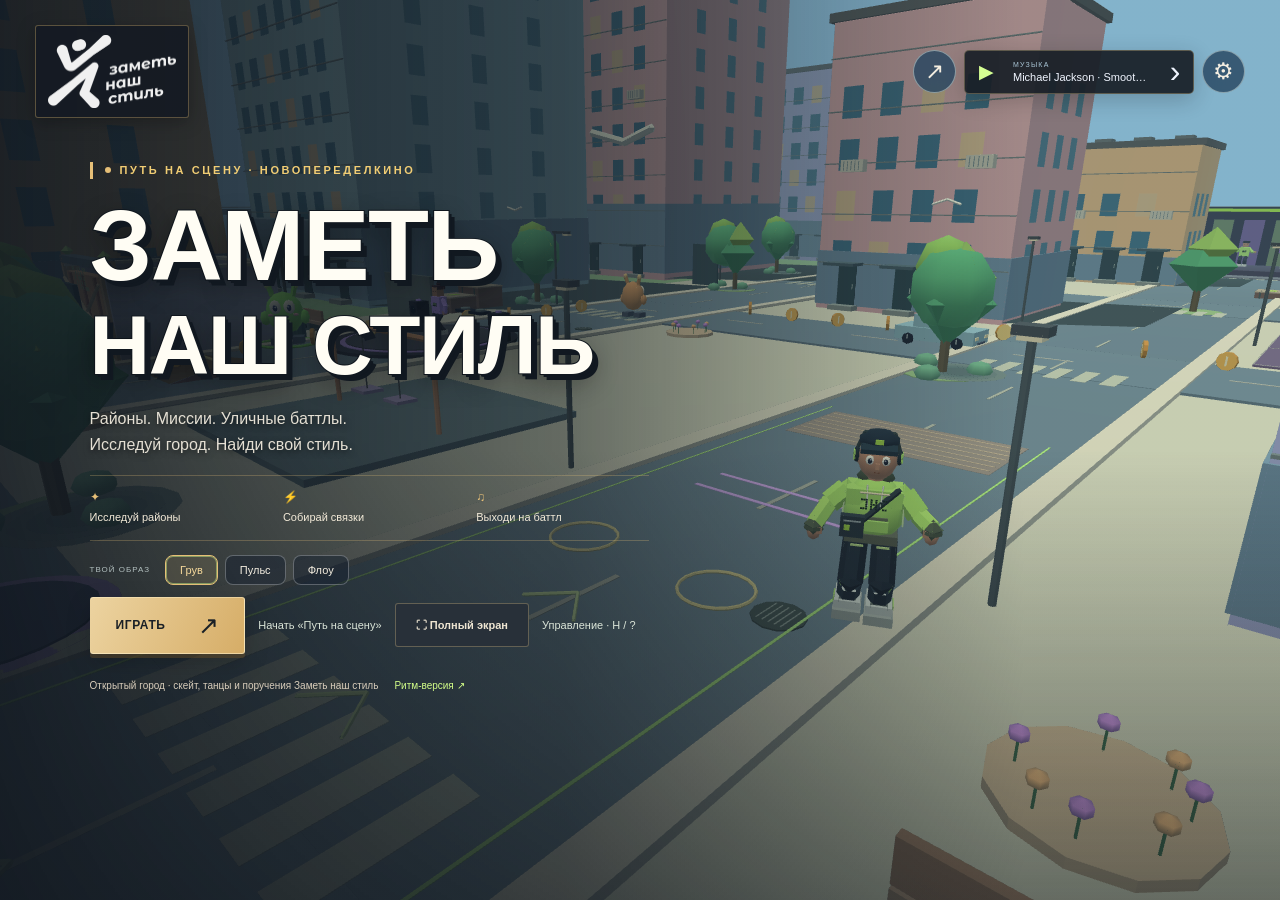
==== commit cad87d34: "Update verified game v-lite-98f2de2e8e94" ====
--- a/index.html
+++ b/index.html
@@ -1,4 +1,4 @@
-<!doctype html><html lang="ru"><head><meta charset="utf-8"><meta name="viewport" content="width=device-width, initial-scale=1, maximum-scale=1, viewport-fit=cover"><meta name="theme-color" content="#101722"><meta name="description" content="Заметь наш стиль: Путь на сцену. Трёхмерное приключение команды Заметь наш стиль по Новопеределкино. Дружи с монстрами, получай суперсилы, катайся и выходи на сцену Заметь наш стиль. Играй с телефона по ссылке."><title>Заметь наш стиль: Путь на сцену</title>
+<!doctype html><html lang="ru"><head><meta charset="utf-8"><meta name="viewport" content="width=device-width, initial-scale=1, maximum-scale=1, user-scalable=no, viewport-fit=cover"><meta name="apple-mobile-web-app-capable" content="yes"><meta name="apple-mobile-web-app-status-bar-style" content="black-translucent"><meta name="apple-mobile-web-app-title" content="Заметь наш стиль"><link rel="manifest" href="v-lite-98f2de2e8e94/app.webmanifest"><meta name="theme-color" content="#101722"><meta name="description" content="Заметь наш стиль: Путь на сцену. Трёхмерное приключение команды Заметь наш стиль по Новопеределкино. Дружи с монстрами, получай суперсилы, катайся и выходи на сцену Заметь наш стиль. Играй с телефона по ссылке."><title>Заметь наш стиль: Путь на сцену</title>
 <link rel="canonical" href="https://buty3578.github.io/zns-game/">
 <meta property="og:type" content="website">
 <meta property="og:locale" content="ru_RU">
@@ -6,8 +6,8 @@
 <meta property="og:title" content="Заметь наш стиль: Путь на сцену">
 <meta property="og:description" content="Танцы, скейтбординг и путешествия по Москве. Игра студии «Заметь наш стиль» — запускай прямо в браузере с телефона или компьютера!">
 <meta property="og:url" content="https://buty3578.github.io/zns-game/">
-<meta property="og:image" content="https://buty3578.github.io/zns-game/v-lite-9eed9371424a/assets/social-preview.jpg">
-<meta property="og:image:secure_url" content="https://buty3578.github.io/zns-game/v-lite-9eed9371424a/assets/social-preview.jpg">
+<meta property="og:image" content="https://buty3578.github.io/zns-game/v-lite-98f2de2e8e94/assets/social-preview.jpg">
+<meta property="og:image:secure_url" content="https://buty3578.github.io/zns-game/v-lite-98f2de2e8e94/assets/social-preview.jpg">
 <meta property="og:image:type" content="image/jpeg">
 <meta property="og:image:width" content="1200">
 <meta property="og:image:height" content="630">
@@ -15,19 +15,19 @@
 <meta name="twitter:card" content="summary_large_image">
 <meta name="twitter:title" content="Заметь наш стиль: Путь на сцену">
 <meta name="twitter:description" content="Танцы, скейтбординг и путешествия по Москве. Игра студии «Заметь наш стиль» — запускай прямо в браузере с телефона или компьютера!">
-<meta name="twitter:image" content="https://buty3578.github.io/zns-game/v-lite-9eed9371424a/assets/social-preview.jpg">
+<meta name="twitter:image" content="https://buty3578.github.io/zns-game/v-lite-98f2de2e8e94/assets/social-preview.jpg">
 <meta name="twitter:image:alt" content="Персонаж игры «Заметь наш стиль: Путь на сцену».">
-<link rel="icon" type="image/png" href="v-lite-9eed9371424a/assets/zns-logo.png"><link rel="stylesheet" href="v-lite-9eed9371424a/arcade/style.css"><link rel="stylesheet" href="v-lite-9eed9371424a/arcade/mobile.css"><link rel="stylesheet" href="v-lite-9eed9371424a/arcade/dance.css"><link rel="stylesheet" href="v-lite-9eed9371424a/arcade/controls.css"><link rel="stylesheet" href="v-lite-9eed9371424a/arcade/freestyle.css"><link rel="stylesheet" href="v-lite-9eed9371424a/arcade/identity.css"></head><body data-state="home">
+<link rel="icon" type="image/png" href="v-lite-98f2de2e8e94/assets/zns-logo.png"><link rel="stylesheet" href="v-lite-98f2de2e8e94/arcade/style.css"><link rel="stylesheet" href="v-lite-98f2de2e8e94/arcade/mobile.css"><link rel="stylesheet" href="v-lite-98f2de2e8e94/arcade/dance.css"><link rel="stylesheet" href="v-lite-98f2de2e8e94/arcade/controls.css"><link rel="stylesheet" href="v-lite-98f2de2e8e94/arcade/freestyle.css"><link rel="stylesheet" href="v-lite-98f2de2e8e94/arcade/identity.css"></head><body data-state="home">
 <canvas id="world" aria-label="Трёхмерный район Новопеределкино и танцор команды Заметь наш стиль"></canvas><div class="vignette"></div><div id="labels" aria-hidden="true"></div>
-<header><a class="logo" href="#" id="logo" aria-label="Заметь наш стиль: Путь на сцену — главное меню"><img src="v-lite-9eed9371424a/assets/zns-logo.png" alt="Заметь наш стиль" width="102" height="58"></a><div class="header-actions"><button id="share" class="icon" title="Поделиться ссылкой" aria-label="Поделиться ссылкой">↗</button><div class="quick-player"><button id="quickMusic" aria-label="Включить музыку" title="Включить музыку">▶</button><button id="musicOpen" title="Выбрать музыку" aria-label="Выбрать музыку"><small>МУЗЫКА</small><span id="quickMusicName">Выбрать трек</span></button><button id="nextMusic" aria-label="Следующий трек" title="Следующий трек">›</button></div><button id="sound" class="icon" title="Настройки" aria-label="Настройки">⚙</button><button id="pause" class="icon hidden" title="Пауза" aria-label="Пауза">Ⅱ</button></div></header>
-<section id="home" class="home"><div class="eyebrow"><i></i> ПУТЬ НА СЦЕНУ · НОВОПЕРЕДЕЛКИНО</div><h1 aria-label="Заметь наш стиль: Путь на сцену">ЗАМЕТЬ<br><em>НАШ СТИЛЬ</em></h1><p class="lead">Районы. Миссии. Уличные баттлы.<br>Исследуй город. Найди свой стиль.</p><div class="features"><span>✦ <b>Исследуй районы</b></span><span>⚡ <b>Собирай связки</b></span><span>♫ <b>Выходи на баттл</b></span></div><div class="looks"><span>ТВОЙ ОБРАЗ</span><button data-look="0" class="selected">Грув</button><button data-look="1">Пульс</button><button data-look="2">Флоу</button></div><button class="primary" id="start">ВЫЙТИ В РАЙОН <span>↗</span></button><button class="subtle hidden" id="newGame">Начать заново</button><button class="subtle" id="storyStart">Начать «Путь на сцену»</button><p class="control-note"><span class="desktop-copy">W/S — идти · A/D — поворот с камерой · Пробел — прыгать<br>B — скейт · X — сойти · G — баттл · R — танец<br>H — все команды · Зажми мышь — камера</span><span class="mobile-copy">Левый палец — движение в любую сторону<br>Правый палец — камера · ↑ — прыжок<br>Скейт рядом с прыжком · ··· — другие действия<br>«Действия» — задания, баттлы и все команды</span></p><button id="homeControls" class="subtle">Управление · H / ?</button><div class="home-foot"><span>Открытый город · скейт, танцы и поручения Заметь наш стиль</span><a href="rhythm.html">Ритм-версия ↗</a></div></section>
-<output id="fpsHud" class="fps-hud hidden" aria-label="Частота кадров"></output><div id="hud" class="hidden"><div class="mission"><button id="missionOpen" class="mission-brief" aria-label="Открыть задание и награды"><span class="eyebrow" id="missionStep">ПРИКЛЮЧЕНИЕ 1 / 5</span><span id="objective">Собери монеты</span><span class="mission-more" aria-hidden="true">›</span></button><div id="storyProgress" class="story-progress hidden" role="progressbar" aria-label="Прогресс миссии"><i id="storyProgressFill"></i></div><div id="questProgress" class="quest-progress"></div><p id="objectiveHint">Золотая дорожка ведёт к первому баттлу.</p><div class="counters"><span class="coin-icon">◉</span><b id="coinCount">0</b><span class="divider"></span><span>♫</span><b id="trackCount">0 / 3</b><span class="score-mini">★ <b id="scoreCount">0</b></span><button id="tracksButton" aria-label="Открыть коллекцию треков">♫</button></div></div><button id="menuOpen" class="hud-menu" aria-label="Открыть меню">☰</button><button id="mapOpen" class="map-wrap" aria-label="Открыть большую карту района"><canvas id="map" width="150" height="150" aria-label="Карта района с игроком, монетами и целью"></canvas><span>КАРТА ⤢</span></button><div id="powerHud" class="power-hud hidden"><strong id="powerName"></strong><span id="speedValue"></span><small id="powerHint"></small><div><i id="powerMeter"></i></div></div><div id="artifactPowerHud" class="artifact-power hidden" role="status" aria-live="polite"></div><div id="challengeTimer" class="challenge-timer hidden"></div><div id="guide" class="guide"><span id="guideArrow">↑</span><div><b id="guideDistance">20 м</b><small id="guideLabel">ДО ЦЕЛИ</small></div></div><div id="environmentStatus" class="environment-status" role="status" aria-label="Время суток и погода">День · Ясно</div><div id="tip" class="tip">Иди за монетами. Цветные монстры дарят суперсилы!</div><div id="worldActions" class="world-actions"><button id="mobileMore" class="mobile-more" aria-label="Другие действия" aria-expanded="false">···<small>ЕЩЁ</small></button><button id="interact" class="action" disabled><b>БАТТЛ</b><small>Подойди к сопернику</small></button><button id="boardButton" class="action-tile">Скейт<small>B · достать</small></button><button id="exitButton" class="action-tile hidden">Сойти · X</button><button id="nitroButton" class="action-tile hidden">⚡ Нитро<small>Z · держать</small><span class="nitro-track"><i id="nitroFill"></i></span></button><button id="brakeButton" class="action-tile hidden">Тормоз<small>Ctrl · держать</small></button><button id="dashBurst" class="action-tile">Рывок<small>Q · нажать</small></button><button id="jump" class="jump" aria-label="Прыжок">↑<small id="jumpLabel">ПРЫЖОК</small></button><button id="skateTrick" class="jump trick-control" aria-label="Выполнить выбранный трюк">↻<small><span class="desktop-copy">T · </span>ТРЮК</small></button><select id="trickChoice" class="trick-control" aria-label="Выбрать трюк"><option value="ollie">Ollie</option><option value="kickflip">Kickflip</option><option value="heelflip">Heelflip</option><option value="shoveit">Pop Shove-it</option><option value="varial">Varial Kickflip</option><option value="hardflip">Hardflip · рампа</option><option value="inwardheel">Inward Heelflip · рампа</option><option value="shove360">360 Shove-it · рампа</option><option value="spin180">180° Spin</option><option value="manual">Manual · баланс</option><option value="spin360">360° Spin</option></select><button id="dash" class="jump dash" aria-label="Бег или ускорение транспорта: удерживать">»<small>БЕГ · ДЕРЖАТЬ</small></button><button id="super" class="jump super" aria-label="Суперспособность">✦<small>СУПЕРСИЛА</small></button><button id="dance" class="jump dance" aria-label="Танцевать">♫<small>ТАНЕЦ</small></button><div class="stamina" title="Энергия рывка"><i id="staminaFill"></i></div></div><div id="moveZone" class="move-zone" role="group" aria-label="Левая зона движения: поставь палец и отклони в нужную сторону"></div><div id="joystick" class="joystick" role="group" aria-label="Джойстик движения: отклони для ходьбы"><div id="stick"></div><span id="stickHint" class="stick-hint">ЛЕВЫЙ ПАЛЕЦ — ДВИЖЕНИЕ</span></div><button id="controlsOpen" class="controls-help" aria-label="Все команды и управление">?</button><div class="desktop-help">W/S — идти · A/D — поворот · Пробел — прыжок · B — скейт · X — сойти · V — транспорт · G — баттл · H — все команды</div></div>
+<header><a class="logo" href="#" id="logo" aria-label="Заметь наш стиль: Путь на сцену — главное меню"><img src="v-lite-98f2de2e8e94/assets/zns-logo.png" alt="Заметь наш стиль" width="102" height="58"></a><div class="header-actions"><button id="share" class="icon" title="Поделиться ссылкой" aria-label="Поделиться ссылкой">↗</button><div class="quick-player"><button id="quickMusic" aria-label="Включить музыку" title="Включить музыку">▶</button><button id="musicOpen" title="Выбрать музыку" aria-label="Выбрать музыку"><small>МУЗЫКА</small><span id="quickMusicName">Выбрать трек</span></button><button id="nextMusic" aria-label="Следующий трек" title="Следующий трек">›</button></div><button id="sound" class="icon" title="Настройки" aria-label="Настройки">⚙</button><button id="pause" class="icon hidden" title="Пауза" aria-label="Пауза">Ⅱ</button></div></header>
+<section id="home" class="home"><div class="eyebrow"><i></i> ПУТЬ НА СЦЕНУ · НОВОПЕРЕДЕЛКИНО</div><h1 aria-label="Заметь наш стиль: Путь на сцену">ЗАМЕТЬ<br><em>НАШ СТИЛЬ</em></h1><p class="lead">Районы. Миссии. Уличные баттлы.<br>Исследуй город. Найди свой стиль.</p><div class="features"><span>✦ <b>Исследуй районы</b></span><span>⚡ <b>Собирай связки</b></span><span>♫ <b>Выходи на баттл</b></span></div><div class="looks"><span>ТВОЙ ОБРАЗ</span><button data-look="0" class="selected">Грув</button><button data-look="1">Пульс</button><button data-look="2">Флоу</button></div><button class="primary" id="start">ВЫЙТИ В РАЙОН <span>↗</span></button><button class="subtle hidden" id="newGame">Начать заново</button><button class="subtle" id="storyStart">Начать «Путь на сцену»</button><p class="control-note"><span class="desktop-copy">W/S — идти · A/D — поворот с камерой · Пробел — прыгать<br>B — скейт · X — сойти · G — баттл · R — танец<br>H — все команды · Зажми мышь — камера</span><span class="mobile-copy">Левый палец — движение в любую сторону<br>Правый палец — камера · ↑ — прыжок<br>Скейт рядом с прыжком · ··· — другие действия<br>«Действия» — задания, баттлы и все команды</span></p><button id="fullscreenButton" class="secondary" aria-label="Полный экран">⛶ Полный экран</button><button id="homeControls" class="subtle">Управление · H / ?</button><div class="home-foot"><span>Открытый город · скейт, танцы и поручения Заметь наш стиль</span><a href="rhythm.html">Ритм-версия ↗</a></div></section>
+<output id="fpsHud" class="fps-hud hidden" aria-label="Частота кадров"></output><div id="hud" class="hidden"><div class="mission"><button id="missionOpen" class="mission-brief" aria-label="Открыть задание и награды"><span class="eyebrow" id="missionStep">ПРИКЛЮЧЕНИЕ 1 / 5</span><span id="objective">Собери монеты</span><span class="mission-more" aria-hidden="true">›</span></button><div id="storyProgress" class="story-progress hidden" role="progressbar" aria-label="Прогресс миссии"><i id="storyProgressFill"></i></div><div id="questProgress" class="quest-progress"></div><p id="objectiveHint">Золотая дорожка ведёт к первому баттлу.</p><div class="counters"><span class="coin-icon">◉</span><b id="coinCount">0</b><span class="divider"></span><span>♫</span><b id="trackCount">0 / 3</b><span class="score-mini">★ <b id="scoreCount">0</b></span><button id="tracksButton" aria-label="Открыть коллекцию треков">♫</button></div></div><button id="menuOpen" class="hud-menu" aria-label="Открыть меню">☰</button><button id="mapOpen" class="map-wrap" aria-label="Открыть большую карту района"><canvas id="map" width="150" height="150" aria-label="Карта района с игроком, монетами и целью"></canvas><span>КАРТА ⤢</span></button><div id="powerHud" class="power-hud hidden"><strong id="powerName"></strong><span id="speedValue"></span><small id="powerHint"></small><div><i id="powerMeter"></i></div></div><div id="artifactPowerHud" class="artifact-power hidden" role="status" aria-live="polite"></div><div id="challengeTimer" class="challenge-timer hidden"></div><div id="guide" class="guide"><span id="guideArrow">↑</span><div><b id="guideDistance">20 м</b><small id="guideLabel">ДО ЦЕЛИ</small></div></div><div id="environmentStatus" class="environment-status" role="status" aria-label="Время суток и погода">День · Ясно</div><div id="tip" class="tip">Иди за монетами. Цветные монстры дарят суперсилы!</div><div id="worldActions" class="world-actions"><button id="mobileMore" class="mobile-more" aria-label="Другие действия" aria-expanded="false">···<small>ЕЩЁ</small></button><button id="interact" class="action" disabled><b>БАТТЛ</b><small>Подойди к сопернику</small></button><button id="boardButton" class="action-tile">Скейт<small>B · достать</small></button><button id="trainView" class="hidden" aria-label="Переключить вид из поезда">Вид · Камера</button><button id="exitButton" class="action-tile hidden">Сойти · X</button><button id="nitroButton" class="action-tile hidden">⚡ Нитро<small>Z · держать</small><span class="nitro-track"><i id="nitroFill"></i></span></button><button id="brakeButton" class="action-tile hidden">Тормоз<small>Ctrl · держать</small></button><button id="dashBurst" class="action-tile">Рывок<small>Q · нажать</small></button><button id="jump" class="jump" aria-label="Прыжок">↑<small id="jumpLabel">ПРЫЖОК</small></button><button id="skateTrick" class="jump trick-control" aria-label="Выполнить выбранный трюк">↻<small><span class="desktop-copy">T · </span>ТРЮК</small></button><select id="trickChoice" class="trick-control" aria-label="Выбрать трюк"><option value="ollie">Ollie</option><option value="kickflip">Kickflip</option><option value="heelflip">Heelflip</option><option value="shoveit">Pop Shove-it</option><option value="varial">Varial Kickflip</option><option value="hardflip">Hardflip · рампа</option><option value="inwardheel">Inward Heelflip · рампа</option><option value="shove360">360 Shove-it · рампа</option><option value="spin180">180° Spin</option><option value="manual">Manual · баланс</option><option value="spin360">360° Spin</option></select><button id="dash" class="jump dash" aria-label="Бег или ускорение транспорта: удерживать">»<small>БЕГ · ДЕРЖАТЬ</small></button><button id="super" class="jump super" aria-label="Суперспособность">✦<small>СУПЕРСИЛА</small></button><button id="dance" class="jump dance" aria-label="Танцевать">♫<small>ТАНЕЦ</small></button><div class="stamina" title="Энергия рывка"><i id="staminaFill"></i></div></div><div id="moveZone" class="move-zone" role="group" aria-label="Левая зона движения: поставь палец и отклони в нужную сторону"></div><div id="joystick" class="joystick" role="group" aria-label="Джойстик движения: отклони для ходьбы"><div id="stick"></div><span id="stickHint" class="stick-hint">ЛЕВЫЙ ПАЛЕЦ — ДВИЖЕНИЕ</span></div><button id="controlsOpen" class="controls-help" aria-label="Все команды и управление">?</button><div class="desktop-help">W/S — идти · A/D — поворот · Пробел — прыжок · B — скейт · X — сойти · V — транспорт · G — баттл · H — все команды</div></div>
 <div id="mirrorCast" class="mirror-cast hidden"><span id="mirrorPlayerLabel"></span><span id="mirrorOpponentLabel"></span></div><section id="freestyle" class="freestyle hidden" aria-label="Танцевальный фристайл-баттл"><div class="freestyle-head"><div><small id="freestyleTurn">ХОД СОПЕРНИКА</small><h2 id="freestyleName">Команда района</h2></div><div class="freestyle-stats"><span>ПОВТОРЕНО<br><b id="freestyleCombo">0</b></span><span>ШАГ<br><b id="freestyleBeat">1</b></span><span>ОЧКИ<br><b id="freestyleScore">0</b></span><span>ЗАЛ<br><b id="freestyleHype">35%</b></span></div></div><div class="mirror-steps"><span id="mirrorStep0">1 · Смотри</span><span id="mirrorStep1">2 · Повтори</span><span id="mirrorStep2">3 · Покажи</span><span id="mirrorStep3">4 · Ответ</span></div><p id="mirrorGuide" class="mirror-guide"></p><p id="freestylePrompt" class="freestyle-prompt">Смотри на комбинацию соперника.</p><div class="freestyle-feedback" id="freestyleFeedback" role="status"></div><div class="freestyle-meter"><i id="freestyleProgress"></i></div></section><div id="freestyleWheel" class="freestyle-wheel hidden"><div id="freestyleCategories" class="freestyle-categories" aria-label="Категории танца"></div><div class="mirror-plan"><span id="mirrorSlot0">1. Выбери движение</span><span id="mirrorSlot1">2. Выбери движение</span><span id="mirrorSlot2">3. Выбери движение</span><span id="mirrorSlot3" class="hidden">4. Выбери движение</span><span id="mirrorSlot4" class="hidden">5. Выбери движение</span></div><div class="mirror-actions"><button id="mirrorWatch">Смотреть связку · 3 движения ▶</button><button id="mirrorPractice">▶ Разобрать движения</button><button id="mirrorReplay">↻ Показ ещё раз</button><button id="mirrorPerform">Исполнить связку ▶</button></div><div id="mirrorTools" class="mirror-tools hidden"><button id="mirrorUndo">↶ Убрать последнее</button><button id="mirrorSkip">Пропустить ход</button></div><div id="freestyleChoices" class="freestyle-choices" aria-label="Выбор движения"></div><div class="freestyle-hint">Собери связку → «Исполнить связку». «Разобрать» показывает движение медленно.</div></div><div id="battle" class="battle hidden"><div class="beat-pulse" id="beatPulse">● ● ● ●</div><div class="battle-title"><div><div class="eyebrow">ТАНЦЕВАЛЬНЫЙ БАТТЛ</div><h2 id="rivalName">Дворовый чемпион</h2></div><div class="battle-score"><b id="battleScore">0</b><small>ОЧКИ</small></div><div class="battle-score"><b id="battleCombo">0</b><small>КОМБО</small></div></div><p id="battleRule" class="battle-rule">Нажимай в такт, держи длинные ноты, копи заряд «Драйва».</p><div class="battle-power"><div><span>ПОДДЕРЖКА ЗАЛА <b id="crowdValue">50</b></span><div class="crowd-meter"><i id="crowdFill"></i></div></div><button id="drive" disabled>ДРАЙВ 0%</button></div><div class="battle-track"><canvas id="battleCanvas" aria-label="Ритм-дорожки для танцевального баттла"></canvas><div id="judge" class="judge"></div><div class="battle-keys"><button data-lane="0" aria-label="Влево">←</button><button data-lane="1" aria-label="Вниз">↓</button><button data-lane="2" aria-label="Вверх">↑</button><button data-lane="3" aria-label="Вправо">→</button></div></div><div class="battle-bottom"><span id="battleTime">РАЗОГРЕВ</span><div><i id="battleProgress"></i></div><span id="battleAccuracy">0%</span></div></div>
 <section id="result" class="overlay hidden"><div class="panel"><div class="eyebrow" id="resultTag">БАТТЛ ВЫИГРАН</div><div class="record-disc">♫<span>ЗНС</span></div><h2 id="resultTitle">ТВОЙ НОВЫЙ ТРЕК</h2><h3 id="resultTrack">Грув нашего двора</h3><div class="result-stats"><div><b id="resultScore">0</b><span>ОЧКИ</span></div><div><b id="resultAccuracy">100%</b><span>ТОЧНОСТЬ</span></div><div><b id="resultCombo">24</b><span>КОМБО</span></div></div><p id="resultJudgments"></p><p id="resultMessage">Трек добавлен в коллекцию. Район становится твоей сценой.</p><button id="continue" class="primary">ДАЛЬШЕ ПО РАЙОНУ <span>↗</span></button><button id="retryBattle" class="secondary hidden">Ещё один баттл</button></div></section>
-<section id="storyFinal" class="overlay hidden"><div class="panel final-panel story-final"><div class="eyebrow">МИССИЯ «ПУТЬ НА СЦЕНУ» ПРОЙДЕНА</div><div class="final-mark"><img src="v-lite-9eed9371424a/assets/zns-logo.png" alt="Заметь наш стиль" width="170" height="97"></div><h2>ТЫ НА <em>СЦЕНЕ!</em></h2><p id="storyTotal" class="invitation"></p><p id="storyResult"></p><p id="storyReward"></p><p id="storyBest"></p><a class="primary" href="https://znsdance.ru/" target="_blank" rel="noopener noreferrer">О СТУДИИ ↗</a><div class="final-links"><button id="storyReplay" class="secondary">Повторить миссию</button><button id="storyExplore" class="secondary">Исследовать район</button></div></div></section><section id="final" class="overlay hidden"><div class="panel final-panel"><div class="eyebrow">РАЙОН УСЛЫШАЛ ТВОЙ СТИЛЬ</div><div class="final-mark"><img src="v-lite-9eed9371424a/assets/zns-logo.png" alt="Заметь наш стиль" width="170" height="97"></div><h2>ЭТО ТОЛЬКО<br><em>НАЧАЛО.</em></h2><p class="invitation"><strong>ТЫ ПРОШЁЛ ПУТЬ НА СЦЕНУ!</strong><br>ТЕПЕРЬ ПОПРОБУЙ СЕБЯ В НАСТОЯЩЕЙ КОМАНДЕ <strong>ЗАМЕТЬ НАШ СТИЛЬ!</strong></p><p class="final-sub">Из первых движений — в команду. Из зала — на сцену.</p><a id="schoolLink" class="primary" href="https://znsdance.ru/" target="_blank" rel="noopener">ЗАПИСАТЬСЯ НА ТАНЦЫ <span>↗</span></a><div class="final-links"><button id="shareFinal" class="secondary">Пригласить друга ↗</button><button id="freeRoam" class="secondary">ПРОДОЛЖИТЬ ИГРАТЬ</button></div><a id="schoolSite" class="site-link" href="https://znsdance.ru/" target="_blank" rel="noopener">Перейти на сайт школы · znsdance.ru ↗</a></div></section>
-<dialog id="pauseDialog"><div class="eyebrow">РАЙОН ПОДОЖДЁТ</div><h2>Пауза</h2><p>Игра и музыка остановлены.</p><button id="resume" class="primary full">ПРОДОЛЖИТЬ <span>↗</span></button><div class="pause-tools"><button id="pauseMusicMenu" class="secondary">♫ Музыка</button><button id="pauseSettings" class="secondary">⚙ Настройки</button><button id="pauseJournal" class="secondary">Задания</button><button id="pauseMap" class="secondary">Карта</button><button id="pauseControls" class="secondary">? Управление</button><button id="pauseShare" class="secondary">Поделиться</button></div><button id="homeButton" class="secondary full">На главный экран</button><a class="site-link" href="https://znsdance.ru/" target="_blank" rel="noopener">Школа «Заметь наш стиль» ↗</a></dialog>
+<section id="storyFinal" class="overlay hidden"><div class="panel final-panel story-final"><div class="eyebrow">МИССИЯ «ПУТЬ НА СЦЕНУ» ПРОЙДЕНА</div><div class="final-mark"><img src="v-lite-98f2de2e8e94/assets/zns-logo.png" alt="Заметь наш стиль" width="170" height="97"></div><h2>ТЫ НА <em>СЦЕНЕ!</em></h2><p id="storyTotal" class="invitation"></p><p id="storyResult"></p><p id="storyReward"></p><p id="storyBest"></p><a class="primary" href="https://znsdance.ru/" target="_blank" rel="noopener noreferrer">О СТУДИИ ↗</a><div class="final-links"><button id="storyReplay" class="secondary">Повторить миссию</button><button id="storyExplore" class="secondary">Исследовать район</button></div></div></section><section id="final" class="overlay hidden"><div class="panel final-panel"><div class="eyebrow">РАЙОН УСЛЫШАЛ ТВОЙ СТИЛЬ</div><div class="final-mark"><img src="v-lite-98f2de2e8e94/assets/zns-logo.png" alt="Заметь наш стиль" width="170" height="97"></div><h2>ЭТО ТОЛЬКО<br><em>НАЧАЛО.</em></h2><p class="invitation"><strong>ТЫ ПРОШЁЛ ПУТЬ НА СЦЕНУ!</strong><br>ТЕПЕРЬ ПОПРОБУЙ СЕБЯ В НАСТОЯЩЕЙ КОМАНДЕ <strong>ЗАМЕТЬ НАШ СТИЛЬ!</strong></p><p class="final-sub">Из первых движений — в команду. Из зала — на сцену.</p><a id="schoolLink" class="primary" href="https://znsdance.ru/" target="_blank" rel="noopener">ЗАПИСАТЬСЯ НА ТАНЦЫ <span>↗</span></a><div class="final-links"><button id="shareFinal" class="secondary">Пригласить друга ↗</button><button id="freeRoam" class="secondary">ПРОДОЛЖИТЬ ИГРАТЬ</button></div><a id="schoolSite" class="site-link" href="https://znsdance.ru/" target="_blank" rel="noopener">Перейти на сайт школы · znsdance.ru ↗</a></div></section>
+<dialog id="pauseDialog"><div class="eyebrow">РАЙОН ПОДОЖДЁТ</div><h2>Пауза</h2><p>Игра и музыка остановлены.</p><button id="resume" class="primary full">ПРОДОЛЖИТЬ <span>↗</span></button><div class="pause-tools"><button id="pauseFullscreen" class="secondary">⛶ Полный экран</button><button id="pauseMusicMenu" class="secondary">♫ Музыка</button><button id="pauseSettings" class="secondary">⚙ Настройки</button><button id="pauseJournal" class="secondary">Задания</button><button id="pauseMap" class="secondary">Карта</button><button id="pauseControls" class="secondary">? Управление</button><button id="pauseShare" class="secondary">Поделиться</button></div><button id="homeButton" class="secondary full">На главный экран</button><a class="site-link" href="https://znsdance.ru/" target="_blank" rel="noopener">Школа «Заметь наш стиль» ↗</a></dialog>
 <dialog id="touchActions"><div class="modal-head"><h2>Действия касанием</h2><button id="closeTouchActions" class="icon" aria-label="Закрыть действия">×</button></div><p>Подойди к объекту и нажми его действие. Баттл — у танцоров; задания и маршруты — в журнале.</p><button id="touchContext" class="secondary full">Действие рядом</button><div class="touch-command-grid"><button id="touchCmd-journal">Задания и миссии</button><button id="touchCmd-map">Карта и места</button><button id="touchCmd-battle">Начать баттл / джем</button><button id="touchCmd-train">Урок у тренера</button><button id="touchCmd-board">Встать на скейт</button><button id="touchCmd-exit">Сойти / выйти</button><button id="touchCmd-vehicle">Сесть в транспорт</button><button id="touchCmd-metro">Войти в метро</button><button id="touchCmd-dance">Танец / финал</button><button id="touchCmd-challenge">Начать испытание</button><button id="touchCmd-power">Суперспособность</button><button id="touchCmd-dash">Рывок</button><button id="touchCmd-manual">Баланс на скейте</button><button id="touchCmd-recover">К контрольной точке</button><button id="touchCmd-music">Музыка: пауза / играть</button><button id="touchCmd-help">Как управлять</button></div></dialog><dialog id="controls"><div class="modal-head"><h2>Управление</h2><button id="closeControls" class="icon" aria-label="Закрыть управление">×</button></div><p>На телефоне: левый джойстик двигает героя относительно камеры, правый палец вращает обзор. На скейте и транспорте джойстик задаёт газ, тормоз и поворот. «Тормоз» и «Нитро» удерживай; остальные кнопки нажимай один раз. Контекстная кнопка подписана действием у объекта.</p><p>Монеты и винилы собираются касанием. Дружеские персонажи дают силу при приближении; Кнопка «Суперсила» применяет её.</p><div id="controlsList"></div></dialog><dialog id="settings"><div class="modal-head"><h2>Твой ритм</h2><button id="closeSettings" class="icon" aria-label="Закрыть">×</button></div><label>Громкость <output id="volumeValue">60%</output><input id="volume" type="range" min="0" max="100" value="60"></label><label>Задержка звука <output id="offsetValue">0 мс</output><input id="offset" type="range" min="-250" max="250" step="5" value="0"></label><p class="help">Звук запаздывает — двигай в плюс: дорожка тоже задержится. Сначала настрой звук, затем ввод. Начни с 0 мс и подстрой по ощущениям.</p><label>Задержка ввода <output id="inputOffsetValue">0 мс</output><input id="inputOffset" type="range" min="-250" max="250" step="5" value="0"></label><p class="help">Нажатия регистрируются поздно — добавь плюс. Минус компенсирует ранние нажатия. Perfect: ±75 мс, Good: до ±160 мс. Начни с 0 мс.</p><label>Качество графики <select id="qualityLevel"><option value="auto">Авто</option><option value="low">Низкое</option><option value="medium">Среднее</option><option value="high">Высокое</option></select></label><p id="qualityStatus" class="help">Сейчас: Среднее · авто</p><label class="toggle">Экономный режим графики <input id="lowGraphics" type="checkbox"></label><label class="toggle">Показывать FPS <input id="showFps" type="checkbox"></label><p id="performanceStatus" class="help">Измерение FPS: начни игру</p><label class="toggle">Звуки действий <input id="effects" type="checkbox" checked></label><p class="help">Авто снижает качество при устойчивой просадке FPS. Низкое качество уменьшает разрешение и количество эффектов. Награды сохраняются на этом устройстве. E в баттле включает заряженный «Драйв».</p><a class="site-link" href="rhythm.html">Открыть классическую ритм-версию ↗</a></dialog>
 <dialog id="tracks"><div class="modal-head"><h2>Музыка</h2><button id="closeTracks" class="icon" aria-label="Закрыть">×</button></div><p class="now-playing" id="musicNow">Выбери трек</p><div class="music-buttons"><button id="playMusic" class="secondary">▶ Продолжить</button><button id="stopMusic" class="secondary">Ⅱ Пауза</button><button id="nextMusicMenu" class="secondary">Следующий ›</button></div><label class="music-volume">Громкость <output id="musicVolumeValue">55%</output><input id="musicVolume" type="range" min="0" max="100" value="55"></label><div class="track-scroller"><h3 id="providedHeading" class="music-section">Твоя музыка</h3><div id="providedTracks"></div><h3 class="music-section">Музыка района</h3><div id="trackList"></div></div><div class="upload-box"><input type="file" id="musicFile" accept="audio/*,.mp3,.m4a,.wav,.ogg" hidden><button id="uploadMusic" class="primary full">ЗАГРУЗИТЬ МУЗЫКУ ＋</button><p id="localTrack">MP3 с телефона или компьютера</p><p class="help">MP3, M4A, WAV или OGG · до 60 МБ. Загрузка — только для прослушивания, точная ритм-карта автоматически не создаётся. Баттл использует настроенный трек Заметь наш стиль. Файл остаётся на устройстве; после обновления страницы выбери его снова.</p><p id="musicError" class="music-error hidden" role="alert"></p><div class="local-music-actions"><button id="playLocal" class="secondary hidden">Включить мой трек</button><button id="removeLocal" class="secondary hidden">Убрать трек</button></div></div></dialog>
 <dialog id="shareDialog"><div class="modal-head"><h2>Позови свою команду</h2><button id="closeShare" class="icon" aria-label="Закрыть">×</button></div><p>Отправь эту ссылку друзьям. Играть можно прямо с телефона.</p><input id="shareUrl" readonly aria-label="Ссылка на игру"><button id="copyShare" class="primary full">СКОПИРОВАТЬ ССЫЛКУ <span>↗</span></button></dialog>
 <dialog id="resetDialog"><h2>Начать с нуля?</h2><p>Монеты, пройденные задания, открытые треки и награды этого приключения будут сброшены.</p><button id="confirmReset" class="primary full">НАЧАТЬ ЗАНОВО</button><button id="cancelReset" class="secondary full">Сохранить мой прогресс</button></dialog>
-<dialog id="journal"><div class="modal-head"><h2>Мои приключения</h2><button id="closeJournal" class="icon" aria-label="Закрыть">×</button></div><div class="journal-current"><small id="journalStory">Путь на сцену</small><small>СЕЙЧАС</small><h3 id="journalObjective"></h3><p id="journalHint"></p></div><section class="mission-card"><h3>Большой город · поручения Заметь наш стиль</h3><p id="capitalStatus"></p><button id="capitalContract0" class="secondary full">Винил для МГУ</button><button id="capitalContract1" class="secondary full">Большой городской заезд</button><button id="capitalContract2" class="secondary full">Звук на набережной</button><button id="capitalContract3" class="secondary full">От фонтана к мечте</button><button id="capitalCancel" class="subtle hidden">Отменить поручение</button></section><div class="side-quests"><button id="journalButton" aria-label="Мои приключения и награды">★ Награды</button><button id="secretsButton">◈ Тайники <b id="secretsCount">0 / 3</b></button><button id="raceButton">↗ <b id="raceStatus">Забег</b></button></div><button id="journalMap" class="secondary full">Новые места на карте ↗</button><section class="music-missions"><h3>Приключение · Спаси музыкальный артефакт</h3><p>Найди артефакт в парке и доставь его в студию Заметь наш стиль. Противники вскоре возвращаются на свои места; светящиеся предметы дают временные способности.</p><button id="artifactMissionStart" class="secondary full">Начать приключение</button><p id="artifactMissionStatus"></p></section><section class="music-missions"><h3>Маршрут команды · Заметь наш стиль</h3><p>Школа → скейт до Московского → три чистых гринда → ответ команде → возвращение в школу.</p><p>Улица <b id="crewStreet">0</b> REP · Танец <b id="crewDance">0</b> REP</p><p id="crewRouteStatus"></p><button id="crewRouteStart" class="secondary full">Начать маршрут команды</button><button id="crewRouteCancel" class="subtle hidden">Остановить маршрут</button></section><section class="music-missions"><h3>Транспортный маршрут</h3><p>Дополнительный заезд через 8 колец за 100 секунд. Сначала сядь в машину или на мотоцикл; скейт остаётся основным транспортом для остальных маршрутов.</p><button id="vehicleCourseStart" class="secondary full">Начать заезд</button><p id="vehicleCourseStatus"></p></section><section class="music-missions"><h3>Миссии Заметь наш стиль · скейт-парк</h3><p>Старт переносит тебя со скейтом к началу трассы. Прогресс текущей миссии сбрасывается только при новом запуске.</p><button id="musicMission0" class="secondary full">1. Первый заезд</button><p>10 винилов и короткая трасса · +250 очков, 5 монет</p><button id="musicMission1" class="secondary full">2. Покори рампы</button><p>3 рампы и финиш · +400 очков, 8 монет</p><button id="musicMission2" class="secondary full">3. Музыкальный маршрут</button><p>15 винилов и танцпол · +500 очков, 10 монет</p><button id="musicMission3" class="secondary full">4. Стиль на 2000</button><p>2000 Style Points, три рампы, три вида трюков, два комбо · +600 очков, 12 монет</p><details class="trick-rules"><summary>Трюки и Style Points</summary><p>Ollie — 100 · Kickflip — 200 · 180° — 250 · 360° — 400. Чистая посадка: +100. В одном полёте засчитывается один трюк. Выход с гринда открывает следующий. Manual — 150; можно подготовить в полёте. Очки связки начисляются после чистого завершения, один бонус посадки на связку.</p><p>Разные трюки подряд за 8 секунд: +50 за разнообразие и множитель ×2, затем ×3. Повтор того же трюка начинает цепочку с ×1. Срыв отменяет очки полёта.</p><p>Пробел — Ollie. T — выбранный TRICK; 1/2/3 — Kickflip/180°/360°. На телефоне выбери трюк над TRICK. На земле TRICK сразу начинает прыжок; 360° лучше выполнять после вылета с высокой рампы.</p></details><p id="musicMissionStatus"></p><button id="cancelMusicMission" class="subtle">Отменить миссию</button></section><div id="journalList"></div><div id="parkRewards"></div><h3>Твои награды</h3><p id="achievementList"></p><p class="help">Секреты супергероев: сундук Бума, пластинка на крыше и комната невидимки. Ещё три кассеты ждут на ящиках.</p></dialog><dialog id="districtMap"><div class="modal-head"><h2>Карта города</h2><button id="closeMap" class="icon" aria-label="Закрыть карту">×</button></div><div id="mapViewport" class="map-viewport" tabindex="0" aria-label="Карта города: прокрутка влево и вправо"><canvas id="mapFull" width="2200" height="360" aria-label="Большая карта: старый район, новый квартал, скейт-парк, танцпол и студия Заметь наш стиль"></canvas></div><div class="map-focus"><button id="mapMe" class="secondary">Мой район</button><button id="mapTarget" class="secondary">Цель</button></div><p class="map-legend">Листай карту влево и вправо · ▲ Ты · М Вход в метро · жёлтый круг — поезд</p><div id="mapPlaces" class="map-places"></div><button id="storyRoute" class="secondary full">Вернуться к основному заданию</button><button id="cancelPark" class="subtle hidden">Остановить испытание</button></dialog><div id="reward" class="reward hidden" role="status"><strong id="rewardTitle"></strong><span id="rewardText"></span></div><div id="celebration" class="celebration hidden"><div class="eyebrow">ВСЯ КОМАНДА С ТОБОЙ</div><h2 id="celebrationTitle">ТВОЙ МОМЕНТ!</h2><button id="skipCelebration" class="secondary">Дальше ↗</button></div><button id="skateChallengeStart" class="challenge-start hidden">Начать круг · 60–90 с</button><div id="skateGuide" class="skate-guide hidden"><span class="desktop-copy">РАЗГОН W / ↑ → ПРОБЕЛ: OLLIE<br>1–6: ТРЮК · T НА ПЕРИЛАХ: СМЕНА<br>ОЧКИ ПРИ ПОСАДКЕ</span><span class="mobile-copy">ДЖОЙСТИК ВВЕРХ → РАЗГОН<br>ВЫБЕРИ ТРЮК → НАЖМИ «ТРЮК»<br>«OLLIE» — ПРОСТОЙ ПРЫЖОК</span></div><div id="styleHud" class="style-hud hidden"><span id="styleTotal"></span><b id="styleCombo">×1</b><span id="stylePending"></span><small id="styleBest"></small></div><div id="trickNotice" class="trick-notice hidden" role="status"></div><div id="missionTools" class="mission-tools hidden"><span id="tokenCount" role="status" aria-live="polite"></span><button id="missionRecover" aria-label="Вернуться к контрольной точке">↶ Точка</button></div><dialog id="missionResult" aria-labelledby="musicResultTitle"><div class="eyebrow">МИССИЯ ВЫПОЛНЕНА</div><h2 id="musicResultTitle"></h2><p id="musicResultStats"></p><p id="musicResultReward"></p><button id="retryMusicMission" class="primary full">Пройти ещё раз ↗</button><button id="closeMusicResult" class="secondary full">Вернуться в район</button></dialog><dialog id="artifactResult" aria-labelledby="artifactResultTitle"><div class="eyebrow">АРТЕФАКТ СПАСЁН</div><h2 id="artifactResultTitle">Путь до студии пройден!</h2><p id="artifactResultStats"></p><p id="artifactResultReward"></p><button id="artifactReplay" class="primary full">Пройти ещё раз ↗</button><button id="artifactExplore" class="secondary full">Вернуться в район</button></dialog><dialog id="vehicleCourseResult" aria-labelledby="vehicleCourseTitle"><div class="eyebrow">МАРШРУТ ПРОЙДЕН</div><h2 id="vehicleCourseTitle">Все кольца пройдены!</h2><p id="vehicleCourseStats"></p><p id="vehicleCourseReward"></p><button id="vehicleCourseReplay" class="primary full">Повторить заезд ↗</button><button id="vehicleCourseExplore" class="secondary full">Вернуться в район</button></dialog><dialog id="capitalResult"><div class="eyebrow">ГОРОДСКОЕ ПОРУЧЕНИЕ ВЫПОЛНЕНО</div><h2 id="capitalResultName"></h2><p id="capitalResultStats"></p><button id="capitalResultClose" class="primary full">Вернуться в город ↗</button></dialog><div id="toast" class="toast hidden" role="status"></div><div id="error" class="overlay hidden"><div class="panel"><h2>Не удалось запустить 3D</h2><p id="errorMessage"></p><a class="primary" href="rhythm.html">ИГРАТЬ В РИТМ-ВЕРСИЮ ↗</a></div></div><script type="module" src="v-lite-9eed9371424a/arcade/main.mjs"></script></body></html>
+<dialog id="journal"><div class="modal-head"><h2>Мои приключения</h2><button id="closeJournal" class="icon" aria-label="Закрыть">×</button></div><div class="journal-current"><small id="journalStory">Путь на сцену</small><small>СЕЙЧАС</small><h3 id="journalObjective"></h3><p id="journalHint"></p></div><section class="mission-card"><h3>Большой город · поручения Заметь наш стиль</h3><p id="capitalStatus"></p><button id="capitalContract0" class="secondary full">Винил для МГУ</button><button id="capitalContract1" class="secondary full">Большой городской заезд</button><button id="capitalContract2" class="secondary full">Звук на набережной</button><button id="capitalContract3" class="secondary full">От фонтана к мечте</button><button id="capitalCancel" class="subtle hidden">Отменить поручение</button></section><div class="side-quests"><button id="journalButton" aria-label="Мои приключения и награды">★ Награды</button><button id="secretsButton">◈ Тайники <b id="secretsCount">0 / 3</b></button><button id="raceButton">↗ <b id="raceStatus">Забег</b></button></div><button id="journalMap" class="secondary full">Новые места на карте ↗</button><section class="music-missions"><h3>Приключение · Спаси музыкальный артефакт</h3><p>Найди артефакт в парке и доставь его в студию Заметь наш стиль. Противники вскоре возвращаются на свои места; светящиеся предметы дают временные способности.</p><button id="artifactMissionStart" class="secondary full">Начать приключение</button><p id="artifactMissionStatus"></p></section><section class="music-missions"><h3>Маршрут команды · Заметь наш стиль</h3><p>Школа → скейт до Московского → три чистых гринда → ответ команде → возвращение в школу.</p><p>Улица <b id="crewStreet">0</b> REP · Танец <b id="crewDance">0</b> REP</p><p id="crewRouteStatus"></p><button id="crewRouteStart" class="secondary full">Начать маршрут команды</button><button id="crewRouteCancel" class="subtle hidden">Остановить маршрут</button></section><section class="music-missions"><h3>Транспортный маршрут</h3><p>Дополнительный заезд через 8 колец за 100 секунд. Сначала сядь в машину или на мотоцикл; скейт остаётся основным транспортом для остальных маршрутов.</p><button id="vehicleCourseStart" class="secondary full">Начать заезд</button><p id="vehicleCourseStatus"></p></section><section class="music-missions"><h3>Миссии Заметь наш стиль · скейт-парк</h3><p>Старт переносит тебя со скейтом к началу трассы. Прогресс текущей миссии сбрасывается только при новом запуске.</p><button id="musicMission0" class="secondary full">1. Первый заезд</button><p>10 винилов и короткая трасса · +250 очков, 5 монет</p><button id="musicMission1" class="secondary full">2. Покори рампы</button><p>3 рампы и финиш · +400 очков, 8 монет</p><button id="musicMission2" class="secondary full">3. Музыкальный маршрут</button><p>15 винилов и танцпол · +500 очков, 10 монет</p><button id="musicMission3" class="secondary full">4. Стиль на 2000</button><p>2000 Style Points, три рампы, три вида трюков, два комбо · +600 очков, 12 монет</p><details class="trick-rules"><summary>Трюки и Style Points</summary><p>Ollie — 100 · Kickflip — 200 · 180° — 250 · 360° — 400. Чистая посадка: +100. В одном полёте засчитывается один трюк. Выход с гринда открывает следующий. Manual — 150; можно подготовить в полёте. Очки связки начисляются после чистого завершения, один бонус посадки на связку.</p><p>Разные трюки подряд за 8 секунд: +50 за разнообразие и множитель ×2, затем ×3. Повтор того же трюка начинает цепочку с ×1. Срыв отменяет очки полёта.</p><p>Пробел — Ollie. T — выбранный TRICK; 1/2/3 — Kickflip/180°/360°. На телефоне выбери трюк над TRICK. На земле TRICK сразу начинает прыжок; 360° лучше выполнять после вылета с высокой рампы.</p></details><p id="musicMissionStatus"></p><button id="cancelMusicMission" class="subtle">Отменить миссию</button></section><div id="journalList"></div><div id="parkRewards"></div><h3>Твои награды</h3><p id="achievementList"></p><p class="help">Секреты супергероев: сундук Бума, пластинка на крыше и комната невидимки. Ещё три кассеты ждут на ящиках.</p></dialog><dialog id="districtMap"><div class="modal-head"><h2>Карта города</h2><button id="closeMap" class="icon" aria-label="Закрыть карту">×</button></div><div id="mapViewport" class="map-viewport" tabindex="0" aria-label="Карта города: прокрутка влево и вправо"><canvas id="mapFull" width="2200" height="360" aria-label="Большая карта: старый район, новый квартал, скейт-парк, танцпол и студия Заметь наш стиль"></canvas></div><div class="map-focus"><button id="mapMe" class="secondary">Мой район</button><button id="mapTarget" class="secondary">Цель</button></div><p class="map-legend">Листай карту влево и вправо · ▲ Ты · М Вход в метро · жёлтый круг — поезд</p><div id="mapPlaces" class="map-places"></div><button id="storyRoute" class="secondary full">Вернуться к основному заданию</button><button id="cancelPark" class="subtle hidden">Остановить испытание</button></dialog><div id="reward" class="reward hidden" role="status"><strong id="rewardTitle"></strong><span id="rewardText"></span></div><div id="celebration" class="celebration hidden"><div class="eyebrow">ВСЯ КОМАНДА С ТОБОЙ</div><h2 id="celebrationTitle">ТВОЙ МОМЕНТ!</h2><button id="skipCelebration" class="secondary">Дальше ↗</button></div><button id="skateChallengeStart" class="challenge-start hidden">Начать круг · 60–90 с</button><div id="skateGuide" class="skate-guide hidden"><span class="desktop-copy">РАЗГОН W / ↑ → ПРОБЕЛ: OLLIE<br>1–6: ТРЮК · T НА ПЕРИЛАХ: СМЕНА<br>ОЧКИ ПРИ ПОСАДКЕ</span><span class="mobile-copy">ДЖОЙСТИК ВВЕРХ → РАЗГОН<br>ВЫБЕРИ ТРЮК → НАЖМИ «ТРЮК»<br>«OLLIE» — ПРОСТОЙ ПРЫЖОК</span></div><div id="styleHud" class="style-hud hidden"><span id="styleTotal"></span><b id="styleCombo">×1</b><span id="stylePending"></span><small id="styleBest"></small></div><div id="trickNotice" class="trick-notice hidden" role="status"></div><div id="missionTools" class="mission-tools hidden"><span id="tokenCount" role="status" aria-live="polite"></span><button id="missionRecover" aria-label="Вернуться к контрольной точке">↶ Точка</button></div><dialog id="missionResult" aria-labelledby="musicResultTitle"><div class="eyebrow">МИССИЯ ВЫПОЛНЕНА</div><h2 id="musicResultTitle"></h2><p id="musicResultStats"></p><p id="musicResultReward"></p><button id="retryMusicMission" class="primary full">Пройти ещё раз ↗</button><button id="closeMusicResult" class="secondary full">Вернуться в район</button></dialog><dialog id="artifactResult" aria-labelledby="artifactResultTitle"><div class="eyebrow">АРТЕФАКТ СПАСЁН</div><h2 id="artifactResultTitle">Путь до студии пройден!</h2><p id="artifactResultStats"></p><p id="artifactResultReward"></p><button id="artifactReplay" class="primary full">Пройти ещё раз ↗</button><button id="artifactExplore" class="secondary full">Вернуться в район</button></dialog><dialog id="vehicleCourseResult" aria-labelledby="vehicleCourseTitle"><div class="eyebrow">МАРШРУТ ПРОЙДЕН</div><h2 id="vehicleCourseTitle">Все кольца пройдены!</h2><p id="vehicleCourseStats"></p><p id="vehicleCourseReward"></p><button id="vehicleCourseReplay" class="primary full">Повторить заезд ↗</button><button id="vehicleCourseExplore" class="secondary full">Вернуться в район</button></dialog><dialog id="capitalResult"><div class="eyebrow">ГОРОДСКОЕ ПОРУЧЕНИЕ ВЫПОЛНЕНО</div><h2 id="capitalResultName"></h2><p id="capitalResultStats"></p><button id="capitalResultClose" class="primary full">Вернуться в город ↗</button></dialog><div id="toast" class="toast hidden" role="status"></div><div id="error" class="overlay hidden"><div class="panel"><h2>Не удалось запустить 3D</h2><p id="errorMessage"></p><a class="primary" href="rhythm.html">ИГРАТЬ В РИТМ-ВЕРСИЮ ↗</a></div></div><script type="module" src="v-lite-98f2de2e8e94/arcade/main.mjs"></script></body></html>
--- a/v-lite-98f2de2e8e94/arcade/style.css
+++ b/v-lite-98f2de2e8e94/arcade/style.css
@@ -0,0 +1,14 @@
+:root{--lime:#c6ff57;--purple:#c3a4ff;--ink:#141d2b;--muted:#b9c3c8;--line:#ffffff25;font-family:Arial,Helvetica,sans-serif;color:#fff;background:#101722;color-scheme:dark}*{box-sizing:border-box}body{margin:0;overflow:hidden;height:100dvh;overscroll-behavior:none}button,a,input{-webkit-tap-highlight-color:transparent}button{font:inherit;cursor:pointer;color:inherit}a{color:inherit;text-decoration:none}button:disabled{cursor:default}button:focus-visible,a:focus-visible,input:focus-visible{outline:2px solid var(--lime);outline-offset:4px}#world{position:fixed;inset:0;width:100%;height:100%;touch-action:none}.vignette{position:fixed;inset:0;pointer-events:none;background:linear-gradient(90deg,#111a29c9,transparent 73%),linear-gradient(180deg,#121c3044,transparent 23%,transparent 75%,#17223277)}header{position:fixed;left:35px;right:35px;top:max(25px,env(safe-area-inset-top));display:flex;justify-content:space-between;align-items:center;z-index:5;pointer-events:none}.logo{font-weight:950;font-style:italic;font-size:37px;letter-spacing:-4px;pointer-events:auto;text-shadow:0 3px 10px #0003;line-height:.85}.logo span{font-style:normal;font-size:11px;letter-spacing:0;vertical-align:top;margin-left:4px}.logo small{display:block;font-size:7px;letter-spacing:1.5px;font-style:normal;margin-top:8px}.header-actions{display:flex;gap:8px;pointer-events:auto}.icon{width:43px;height:43px;border:1px solid #ffffff35;border-radius:50%;background:#172231a6;backdrop-filter:blur(12px);font-size:23px;display:grid;place-items:center}.icon:hover{border-color:var(--lime);color:var(--lime)}.home{position:absolute;left:7%;top:21%;max-width:560px;z-index:3}.eyebrow{font-size:10px;letter-spacing:2px;font-weight:700;line-height:1.5;display:flex;gap:9px;align-items:center}.eyebrow i{width:6px;height:6px;border-radius:50%;background:var(--lime)}h1{font-size:clamp(70px,8vw,116px);font-weight:950;line-height:.86;letter-spacing:-6px;margin:25px 0 21px}em{font-style:normal;color:var(--lime)}.lead{font-size:17px;color:#e0e6e5;line-height:1.5}.features{display:flex;gap:21px;margin:26px 0 20px}.features>span{font-size:9px;color:var(--lime);letter-spacing:1px}.features b{display:block;color:#e1e6e6;font-size:10px;letter-spacing:0;margin-top:6px;font-weight:400}.looks{display:flex;gap:7px;align-items:center;margin:18px 0}.looks>span{font-size:8px;letter-spacing:1px;margin-right:8px;color:#b2bfbf}.looks button{border:1px solid #ffffff45;background:#17223288;padding:8px 14px;font-size:11px;border-radius:4px}.looks button.selected{color:var(--lime);border-color:var(--lime);background:#b6ef3920}.primary{display:inline-flex;align-items:center;justify-content:space-between;gap:32px;min-height:57px;padding:0 25px;border:0;border-radius:5px;background:var(--lime);color:#17251b;font-size:12px;font-weight:800;letter-spacing:.6px;box-shadow:0 4px 20px #0002}.primary span{font-size:25px;font-weight:400}.primary:hover{background:#d7ff8c}.subtle{background:none;border:0;color:#dbe5d8;padding:13px;font-size:11px}.control-note{font-size:10px;line-height:1.7;color:#c1c9c8;margin-top:18px}.mobile-copy{display:none}.home-foot{display:flex;gap:16px;font-size:8px;color:#aebcc1;margin-top:24px;align-items:center}.home-foot a{color:#edf1e3;white-space:nowrap}.hidden{display:none!important}#hud{position:absolute;inset:0;pointer-events:none;z-index:2}.mission{position:absolute;left:35px;top:105px;padding:18px 22px;background:#192432ce;border:1px solid #ffffff20;border-radius:9px;backdrop-filter:blur(14px);max-width:340px}.mission .eyebrow{font-size:8px;color:#bdd790}.mission h2{font-size:17px;margin:9px 0 6px;letter-spacing:-.2px}.mission p{font-size:10px;color:var(--muted);line-height:1.5;margin:0;max-width:280px}.counters{display:flex;gap:10px;align-items:center;border-top:1px solid var(--line);padding-top:13px;margin-top:14px;font-size:9px;color:#bcc8c6}.counters b{font-size:17px;color:#fff}.counters .coin-icon{font-size:23px;color:#ffcf63;line-height:1}.divider{width:1px;height:20px;background:var(--line);margin:0 4px}.counters button{margin-left:auto;background:none;border:0;color:var(--lime);font-size:23px;pointer-events:auto}.map-wrap{position:absolute;right:35px;top:100px;width:144px;background:#172331d9;border:1px solid #ffffff25;border-radius:12px;overflow:hidden;backdrop-filter:blur(8px)}#map{display:block;width:144px;height:144px}.map-wrap>span{font-size:7px;letter-spacing:2px;text-align:center;display:block;padding:0 0 10px;color:#a9b8bd}.guide{position:absolute;bottom:105px;left:50%;transform:translateX(-50%);display:flex;gap:9px;align-items:center;background:#182536ab;padding:9px 15px;border-radius:40px;border:1px solid #fff2;backdrop-filter:blur(8px)}#guideArrow{font-size:29px;color:var(--lime);display:block;width:26px;text-align:center}.guide b{display:block;font-size:14px}.guide small{display:block;font-size:7px;margin-top:3px;color:#c8d3cb;letter-spacing:1px}.tip{position:absolute;bottom:55px;left:50%;transform:translateX(-50%);font-size:10px;color:#e1e5df;text-align:center;width:min(500px,50%);text-shadow:0 1px 6px #000}.world-actions{position:absolute;bottom:45px;right:35px;display:flex;align-items:end;gap:12px;pointer-events:auto}.action{border:1px solid #e0ffad55;background:#243a2edd;border-radius:12px;min-width:145px;min-height:68px;padding:12px 16px;backdrop-filter:blur(8px)}.action b{display:block;color:var(--lime);font-size:12px;letter-spacing:1px}.action small{display:block;color:#c9d4cb;margin-top:8px;font-size:9px}.action:disabled{opacity:.65}.action.ready{background:var(--lime);border-color:var(--lime);box-shadow:0 0 25px #c6ff5740}.action.ready b,.action.ready small{color:#18271b}.jump{width:68px;height:68px;border-radius:50%;background:#1a2639aa;border:1px solid #fff5;font-size:28px;backdrop-filter:blur(8px);touch-action:none}.jump small{font-size:7px;display:block;margin-top:0}.desktop-help{position:absolute;bottom:28px;left:35px;font-size:9px;color:#d4ded8;letter-spacing:.3px}.desktop-help span{margin:0 13px;color:#b0bfc0}.joystick{display:none;position:absolute;left:28px;bottom:max(40px,env(safe-area-inset-bottom));width:125px;height:125px;border-radius:50%;background:#1b293a70;border:1px solid #ffffff40;pointer-events:auto;touch-action:none;backdrop-filter:blur(5px)}.joystick:before,.joystick:after{content:'';position:absolute;background:#fff1;left:50%;top:15%;width:1px;height:70%}.joystick:after{transform:rotate(90deg)}#stick{position:absolute;width:54px;height:54px;left:35px;top:35px;background:#d8e8be88;border:1px solid #dbffa8;border-radius:50%;box-shadow:0 4px 20px #0003;z-index:1}.world-label{position:absolute;transform:translate(-50%,-100%);white-space:nowrap;font-size:10px;font-weight:800;color:#fff;background:#202c3cbb;border:1px solid #ffffff30;border-radius:5px;padding:7px 10px;pointer-events:none;text-shadow:0 1px 5px #0006}.world-label.school{background:#bdff50;color:#263928;border-color:#bfff64;text-shadow:none;font-size:12px;letter-spacing:1px}.world-label.target{color:var(--lime);border-color:#bdff5080}#labels{position:absolute;inset:0;pointer-events:none;overflow:hidden}.battle{position:absolute;right:35px;top:110px;width:370px;padding:20px;background:#172131ed;border:1px solid #b3cb9455;border-radius:10px;z-index:4;box-shadow:0 15px 65px #0004}.battle-title{display:flex;justify-content:space-between;align-items:center}.battle-title .eyebrow{font-size:8px;color:var(--lime)}.battle-title h2{font-size:20px;margin:7px 0}.battle-score{text-align:center;margin-left:10px}.battle-score b{font-size:24px;color:var(--lime);display:block}.battle-score small{font-size:7px;letter-spacing:1px}.battle-rule{font-size:10px;line-height:1.5;color:var(--muted);margin:5px 0 12px}.battle-track{height:320px;position:relative;border-radius:6px;overflow:hidden;background:#101c21}.battle-track canvas{width:100%;height:100%;display:block}.battle-keys{position:absolute;left:3%;right:3%;bottom:12px;display:flex;gap:5px;height:47px}.battle-keys button{flex:1;border:1px solid #d0ffa24d;background:#c5ff4a10;color:#d9ffb2;font-size:28px;border-radius:5px;touch-action:none}.battle-keys button.down{background:var(--lime);color:#16261b}.judge{position:absolute;top:48%;left:0;right:0;text-align:center;font-size:20px;font-weight:800;color:var(--lime);pointer-events:none;text-shadow:0 1px 8px #000;opacity:0}.battle-bottom{display:flex;gap:9px;align-items:center;font-size:8px;margin-top:13px;color:#acbcb9}.battle-bottom>div{flex:1;background:#49574c;height:3px}.battle-bottom i{display:block;background:var(--lime);height:100%;width:0}.overlay{position:fixed;inset:0;background:#111d32a1;backdrop-filter:blur(8px);z-index:7;display:flex;align-items:center;justify-content:center;padding:20px;overflow:auto}.panel{width:min(500px,100%);background:#172332f2;border:1px solid #ffffff25;padding:35px;text-align:center;border-radius:13px;box-shadow:0 20px 80px #0004}.panel .eyebrow{justify-content:center;font-size:9px;color:var(--lime)}.panel h2{font-size:27px;line-height:1.05;letter-spacing:-1px;margin:24px 0 12px}.panel h3{font-size:18px;color:var(--purple);margin:0 0 25px}.panel p{font-size:12px;line-height:1.7;color:var(--muted)}.record-disc{width:100px;height:100px;border-radius:50%;border:1px solid #d5fd7850;background:repeating-radial-gradient(circle,#273447 0px,#273447 3px,#394440 4px,#394440 5px);margin:22px auto 10px;display:flex;align-items:center;justify-content:center;font-size:35px;color:var(--lime);position:relative}.record-disc span{position:absolute;bottom:18px;font-size:8px;font-weight:800}.result-stats{display:flex;justify-content:center;gap:45px;margin:20px 0}.result-stats b{display:block;font-size:28px}.result-stats span{display:block;font-size:8px;color:var(--muted);letter-spacing:1px;margin-top:7px}.panel .primary{margin-top:12px;width:100%}.secondary{border:1px solid #9aaf9655;border-radius:5px;background:#d3ecc508;padding:15px 20px;font-size:11px}.secondary:hover{border-color:var(--lime)}.final-panel{max-width:550px}.final-mark{font-style:italic;font-size:53px;font-weight:950;color:var(--lime);letter-spacing:-4px;margin-top:22px}.final-panel h2{font-size:50px;letter-spacing:-3px;margin:17px 0 23px}.final-panel p.invitation{font-size:16px;color:#e1e9df;line-height:1.5}.invitation strong{color:#fff}.final-sub{font-size:11px!important}.final-links{display:flex;gap:8px;margin-top:14px}.final-links>*{flex:1}.site-link{display:block;font-size:11px;color:#bdd994;margin-top:24px;text-align:center;line-height:1.5}dialog{border:1px solid #697b6855;border-radius:13px;background:#182635;color:#fff;padding:30px;width:min(430px,calc(100% - 30px));max-height:90dvh;overflow-y:auto;box-shadow:0 20px 80px #0005}dialog::backdrop{background:#111b2bbc;backdrop-filter:blur(6px)}dialog h2{font-size:30px;letter-spacing:-1px;margin:12px 0 22px}dialog p{font-size:12px;line-height:1.7;color:var(--muted)}.full{width:100%;margin-top:13px}.modal-head{display:flex;justify-content:space-between;align-items:center}.modal-head h2{margin:5px 0 20px}.modal-head .icon{flex:none}label{font-size:12px;display:flex;flex-wrap:wrap;justify-content:space-between;margin:24px 0 12px;gap:14px}input[type=range]{width:100%;accent-color:var(--lime)}input[type=checkbox]{accent-color:var(--lime);width:17px;height:17px}output{color:var(--lime)}.help{font-size:10px!important;color:#97b0b5!important}.toggle{border-top:1px solid #fff2;padding-top:20px;align-items:center}.track-row{display:flex;align-items:center;justify-content:space-between;padding:17px 0;border-bottom:1px solid #fff2}.track-row b{font-size:13px;display:block}.track-row small{display:block;font-size:9px;color:var(--muted);margin-top:6px}.track-row button{border:1px solid var(--lime);border-radius:5px;background:none;color:var(--lime);padding:9px 13px;font-size:11px}.track-row.locked{opacity:.4}#shareUrl{width:100%;padding:13px;background:#0e1a26;border:1px solid #fff3;border-radius:5px;color:#ddf1c4;font-size:12px}.toast{position:fixed;top:80px;left:50%;transform:translateX(-50%);background:var(--lime);color:#1c2b1c;padding:12px 19px;border-radius:6px;font-size:12px;z-index:20;max-width:90vw;box-shadow:0 5px 25px #0003;text-align:center}
+@media(pointer:coarse){.joystick{display:block}.desktop-help,.desktop-copy{display:none}.mobile-copy{display:inline}.world-actions{bottom:max(45px,env(safe-area-inset-bottom));right:25px}.tip{bottom:24px;width:60%}.guide{bottom:180px}}
+@media(max-width:700px){header{left:18px;right:18px;top:max(19px,env(safe-area-inset-top))}.logo{font-size:33px}.icon{width:37px;height:37px;font-size:20px}.home{left:26px;right:26px;top:19%;max-width:none}h1{font-size:79px;letter-spacing:-5px;margin-top:22px}.home .eyebrow{font-size:8px;letter-spacing:1px}.lead{font-size:15px}.features{gap:24px;margin:22px 0 18px}.looks{margin:17px 0}.control-note{font-size:9px;margin-top:16px}.home-foot{font-size:7px;max-width:350px;line-height:1.5;margin-top:15px}.home .primary{min-height:54px}.mission{left:15px;top:90px;padding:12px 14px;max-width:calc(100% - 127px);border-radius:8px}.mission .eyebrow{font-size:7px;letter-spacing:1px}.mission h2{font-size:13px;line-height:1.3;margin:5px 0}.mission p{font-size:9px}.counters{gap:7px;margin-top:9px;padding-top:9px;font-size:8px}.counters b{font-size:15px}.counters .coin-icon{font-size:19px}.counters button{font-size:20px}.map-wrap{right:15px;top:90px;width:96px}#map{width:96px;height:96px}.map-wrap>span{font-size:6px;letter-spacing:1px;padding-bottom:7px}.joystick{left:22px;width:115px;height:115px}#stick{left:30px;top:30px}.world-actions{gap:8px;right:18px}.action{min-width:100px;max-width:120px;min-height:65px;padding:10px}.action b{font-size:10px}.action small{font-size:8px;line-height:1.3}.jump{width:58px;height:58px}.tip{font-size:9px;bottom:14px;width:80%}.guide{bottom:180px;padding:7px 13px}.guide b{font-size:12px}.guide small{font-size:6px}.battle{top:auto;bottom:max(13px,env(safe-area-inset-bottom));left:12px;right:12px;width:auto;padding:13px 14px;max-width:430px;margin:auto}.battle-title h2{font-size:16px}.battle-title .eyebrow{font-size:7px;letter-spacing:1px}.battle-rule{font-size:9px;margin:3px 0 8px}.battle-track{height:min(37dvh,300px);min-height:230px}.battle-bottom{margin-top:8px}.battle-keys{height:48px}.panel{padding:24px}.final-panel h2{font-size:43px}.final-panel p.invitation{font-size:15px}.final-panel .eyebrow{font-size:8px;letter-spacing:1px}.final-mark{font-size:45px;margin-top:15px}.final-links .secondary{font-size:10px;padding:13px 10px}.world-label{font-size:8px;padding:5px 7px}.world-label.school{font-size:9px}.toast{top:70px;font-size:11px;width:max-content;max-width:90vw}}
+@media(max-height:650px) and (min-width:700px){.home{top:19%}h1{font-size:75px;margin:17px 0}.lead{font-size:14px}.features{margin:15px 0}.looks{margin:13px 0}.control-note{margin:10px 0}.home-foot{margin-top:8px}.battle{top:86px;padding:14px;width:330px}.battle-track{height:260px}.mission{top:87px}.map-wrap{top:87px}.tip{bottom:12px}.world-actions{bottom:30px}.panel{padding:23px}.record-disc{width:65px;height:65px;margin:12px auto}.record-disc span{bottom:8px}.panel h2{margin-top:13px}.final-mark{margin:0;font-size:37px}.final-panel h2{font-size:38px;margin:12px 0}.final-panel p.invitation{font-size:14px}}
+@media(max-height:520px) and (pointer:coarse) and (orientation:landscape){.home{top:90px;left:30px}.home h1{font-size:57px;line-height:.9;margin:11px 0}.home .lead{display:none}.features{margin:12px 0;position:absolute;left:300px;top:30px;flex-direction:column;gap:14px;width:160px}.looks{margin:12px 0}.control-note{display:none}.home-foot{margin-top:10px}.mission{top:80px;max-width:280px}.mission p{display:none}.mission h2{font-size:13px}.map-wrap{top:75px;width:95px}#map{width:95px;height:95px}.joystick{bottom:18px;left:26px;width:105px;height:105px}#stick{top:25px;left:25px}.world-actions{bottom:18px}.guide{bottom:45px}.tip{display:none}.battle{left:auto;right:14px;top:73px;bottom:12px;width:300px;margin:0;padding:10px}.battle-track{height:calc(100dvh - 190px);min-height:160px}.battle-rule{display:none}.battle-title h2{font-size:15px}.battle-keys{height:42px}.battle-bottom{font-size:7px}.panel{max-height:95dvh;overflow:auto;padding:20px}.final-mark{font-size:36px;margin:0}.final-panel h2{font-size:34px;margin:12px 0}.final-panel p.invitation{font-size:13px}.final-sub{display:none}.final-panel .site-link{margin-top:12px}.record-disc{display:none}.panel h2{font-size:24px;margin-top:15px}.result-stats{margin:15px 0}.panel h3{margin-bottom:10px}}
+/* District expansion: readable progression and thumb-sized abilities. */
+.side-quests{display:flex;gap:7px;margin-top:13px;padding-top:10px;border-top:1px solid #ffffff20}.side-quests button{pointer-events:auto;flex:1;padding:8px 9px;background:#bd96ff0c;border:1px solid #c0a3e846;border-radius:5px;color:#c9bbec;font-size:9px;white-space:nowrap}.side-quests b{font-weight:700;color:#e0f5ce;margin-left:4px}.world-actions{padding-bottom:9px}.stamina{position:absolute;bottom:0;right:0;width:148px;height:4px;border-radius:4px;background:#3c5359;overflow:hidden}.stamina i{display:block;background:#bfee70;width:100%;height:100%}.dash:disabled{opacity:.35}.dash{color:#d1f1af;font-size:32px}.battle-power{display:flex;align-items:center;gap:14px;margin:12px 0}.battle-power>div{flex:1}.battle-power span{display:flex;justify-content:space-between;color:#b7c6be;font-size:8px;letter-spacing:1px}.crowd-meter{height:4px;background:#4f4856;margin-top:7px;border-radius:3px;overflow:hidden}.crowd-meter i{height:100%;display:block;background:#b9df8a;width:50%}#drive{min-width:127px;min-height:34px;padding:8px 10px;border:1px solid #b7ea68;border-radius:5px;background:#b8e78315;color:#d6ffb6;font-weight:700;font-size:9px;touch-action:manipulation}#drive:disabled{border-color:#647c6988;color:#99ac9a;background:#9bca8310}#drive:not(:disabled){background:#c6ff57;color:#1e3628;box-shadow:0 0 20px #c6ff5730}.battle-rule{min-height:30px}.mission{max-width:355px}.battle-track{height:300px}
+@media(max-width:700px){.side-quests{gap:5px;margin-top:8px;padding-top:8px}.side-quests button{font-size:8px;padding:7px 5px}.side-quests b{margin-left:2px}.world-actions{display:grid;grid-template-columns:58px 58px;gap:8px;right:18px;padding-bottom:10px}.action{grid-column:1/3;min-width:124px;max-width:none;min-height:49px;padding:9px}.action small{margin-top:5px}.stamina{width:124px}.mission{max-width:calc(100% - 127px)}.battle-power{margin:8px 0 9px;gap:9px}.battle-power span{font-size:7px;letter-spacing:.5px}#drive{min-width:119px;min-height:34px}.battle-track{height:min(32dvh,270px);min-height:200px}.battle-rule{font-size:9px;min-height:28px}.guide{bottom:198px}.tip{font-size:8px}}
+@media(max-height:520px) and (pointer:coarse) and (orientation:landscape){.side-quests{display:none}.battle-track{height:calc(100dvh - 228px);min-height:145px}.battle-power{margin:4px 0}.battle-rule{display:none}.battle-power span{font-size:6px}#drive{min-width:107px;min-height:29px;font-size:8px}.world-actions{display:flex;right:16px;bottom:20px}.world-actions .action{min-width:100px}.guide{bottom:35px}.stamina{width:124px}.mission{max-width:280px}}
+/* ZNS Adventure: sunlit world, clear tasks and five large touch commands. */
+:root{--lime:#d4ff89;--purple:#d0b8ff;--muted:#d0dce1}body[data-state=roam] .vignette{background:linear-gradient(180deg,#234b7020,transparent 35%,transparent 75%,#18345130)}body[data-state=home] .vignette{background:linear-gradient(90deg,#1a3153ed 0%,#1a3153bf 28%,#284d6633 70%)}.home{top:18%;max-width:650px}h1{font-size:clamp(66px,8.3vw,112px);letter-spacing:-5px}.lead{color:#edf7ee}.primary{border-radius:13px;box-shadow:0 5px 0 #6a974260,0 10px 30px #14283b20}.looks button{border-radius:8px}.mission{max-width:360px;background:#203b53e6;border:1px solid #e2effc65;border-radius:18px;box-shadow:0 8px 30px #22476025}.mission .eyebrow{color:#d4ff89;font-size:9px}.mission h2{font-size:18px;line-height:1.23}.mission p{font-size:11px;line-height:1.4}.quest-progress{display:flex;gap:5px;margin-top:9px}.quest-progress span{display:grid;place-items:center;border-radius:7px;font-size:12px;width:30px;height:23px;background:#9cbccc19;color:#a5bbc3}.quest-progress span.done{background:#bde695;color:#305341}.quest-progress span.active{background:#edd3a0;color:#3a4859;box-shadow:0 0 0 1px #ffeecc}.counters{gap:8px}.score-mini{margin-left:7px;color:#ffe3a2;font-size:10px}.score-mini b{font-size:13px}.side-quests{gap:5px}.side-quests button{font-size:9px;border-radius:8px;padding:8px}.world-actions{display:grid;grid-template-columns:68px 68px 68px;gap:10px;max-width:226px;bottom:46px}.world-actions .action{grid-column:1/4;min-width:226px;max-width:226px;min-height:59px;border-radius:16px;line-height:1.2}.world-actions #dance{grid-column:3;grid-row:2}.world-actions #super{grid-column:3;grid-row:3}.world-actions #jump{grid-column:2;grid-row:3}.world-actions #dash{grid-column:2;grid-row:2}.world-actions .stamina{right:0;bottom:-8px;width:146px}.world-actions .jump{background:#27445ce8;border:2px solid #ccdee599;box-shadow:0 5px 0 #1d324970;font-size:30px}.world-actions .jump small{font-size:7px;font-weight:700;color:#eff8e9}.world-actions .super.ready{background:#735cac;border-color:#dec5ff;color:#e7d1ff}.world-actions .dance{color:#ffddb2}.world-actions .action.ready{background:#d4ff89}.world-actions .action.ready b,.world-actions .action.ready small{color:#244335}.power-hud{position:absolute;bottom:31px;left:50%;transform:translateX(-50%);width:300px;max-width:40vw;padding:12px 15px;background:#2d4268ec;border:1px solid #d9d7fd7a;border-radius:13px}.power-hud strong{font-size:15px;color:#e3d0ff}.power-hud>small{display:block;font-size:9px;line-height:1.4;margin-top:5px}.power-hud>div{height:4px;background:#7895984a;margin-top:8px;border-radius:3px;overflow:hidden}.power-hud i{height:100%;display:block;background:#d7c3fa}.power-hud>span{float:right;font-size:11px;color:#f5dbac}.guide{bottom:143px;background:#25445be6;border-radius:15px}.challenge-timer{position:absolute;top:103px;left:50%;transform:translateX(-50%);padding:10px 18px;border:1px solid #ffe69c;background:#395271eb;color:#ffe5a8;border-radius:15px;font-size:14px;font-weight:800;white-space:nowrap}.reward{position:fixed;z-index:16;top:90px;left:50%;transform:translateX(-50%);border:1px solid #dcffba;background:#2d5753f2;box-shadow:0 10px 25px #243c3d38;border-radius:16px;padding:15px 22px;text-align:center;max-width:90vw;pointer-events:none}.reward strong{display:block;font-size:17px;color:#dcffaf}.reward span{display:block;font-size:11px;color:#eef5d9;margin-top:6px}.toast{background:#fff0c7;color:#32485d;border-radius:14px;top:auto;bottom:14px;max-width:65vw;font-weight:600;pointer-events:none}.world-label{border-radius:9px;background:#38536acf;border-color:#d5e4e870;box-shadow:0 3px 10px #334b5925}.world-label.school{color:#2a5143;background:#d6fbb0}.beat-pulse{color:#d4ff89;letter-spacing:8px;text-align:center;font-size:11px;margin-bottom:8px}.battle{border-radius:18px;background:#20334deb;border-color:#d5eba76b}.battle-track{border-radius:12px}.battle-keys button{border-radius:10px}.panel,dialog{border-radius:20px;background:#20364feb;border-color:#bfd8eb66}.final-panel h2{font-size:43px}.final-panel p.invitation{font-size:15px;line-height:1.6;color:#edf7e3}.celebration{position:absolute;left:50%;bottom:35px;transform:translateX(-50%);text-align:center;z-index:4;color:#fff;text-shadow:0 3px 20px #264035}.celebration .eyebrow{justify-content:center;color:#d4ff89}.celebration h2{font-size:clamp(26px,5vw,56px);letter-spacing:-1px;margin:12px 0}.celebration button{background:#304c67bd}.music-buttons{display:flex;gap:8px}.music-buttons>*{flex:1}.now-playing{color:#d7f4be}.upload-box{margin-top:18px;padding:2px 13px 12px;border:1px solid #cfe3a85a;border-radius:13px;background:#b2d7ad0b}.upload-box .primary{font-size:11px;padding:0 16px;gap:12px}.upload-box p{font-size:11px;overflow-wrap:anywhere}.music-section{font-size:14px;color:#e8ceab;margin-top:27px}.track-row{gap:12px}.track-row button{flex:none;border-radius:8px}.track-row b{font-size:12px;line-height:1.4}.journal-row{display:flex;gap:15px;align-items:center;padding:13px 0;border-bottom:1px solid #ffffff25}.journal-row>span{width:30px;font-size:25px;color:#e9c7a5}.journal-row.done>span{color:#d4ff89}.journal-row b{font-size:14px}.journal-row small{font-size:10px;display:block;margin-top:5px;color:#b9ceda}.desktop-help{font-size:9px;bottom:18px}.joystick{border:2px solid #dcebc19c;background:#26486169;box-shadow:0 5px 20px #2742553a}#stick{background:#e5f0cad0;border:2px solid #f0ffdb;box-shadow:0 4px 12px #2236524f}.map-wrap{border-radius:16px;border-color:#dcf3d875;background:#315773}.tip{bottom:36px;max-width:280px;line-height:1.5}.header-actions .icon{background:#274660cf;border-color:#d7e6df80}.home-foot a{color:#d4ff89}
+@media(max-width:700px){.home{top:18%;left:25px;right:20px}h1{font-size:69px;letter-spacing:-4px;line-height:.94;margin-top:15px}.home .lead{font-size:15px}.home .features{gap:14px;margin:20px 0}.home .features b{font-size:9px}.home .looks{gap:5px}.looks>span{font-size:7px}.looks button{padding:8px 12px}.header-actions{gap:5px}.icon{width:35px;height:35px;font-size:19px}.mission{top:81px;left:12px;padding:11px 12px;max-width:calc(100% - 112px);min-width:215px;border-radius:14px}.mission h2{font-size:14px;margin:7px 0 4px}.mission p{font-size:9px;line-height:1.35}.mission .eyebrow{font-size:7px;letter-spacing:.8px}.quest-progress{margin-top:6px;gap:4px}.quest-progress span{width:25px;height:19px;font-size:10px}.counters{margin-top:8px;padding-top:8px;gap:6px;font-size:8px}.counters b{font-size:14px}.score-mini{margin-left:2px;font-size:9px}.score-mini b{font-size:11px}.counters .divider{margin:0}.counters button{font-size:18px}.side-quests{margin-top:7px;padding-top:7px;gap:4px}.side-quests button{padding:6px 4px;font-size:7px}.side-quests button:last-child{min-width:44px}.map-wrap{right:12px;top:82px;width:87px}#map{width:87px;height:87px}.map-wrap>span{font-size:6px}.world-actions{grid-template-columns:55px 55px 55px;gap:8px;right:14px;bottom:max(30px,env(safe-area-inset-bottom));max-width:181px;padding:0}.world-actions .action{min-width:181px;max-width:181px;min-height:52px;padding:9px 12px;border-radius:14px}.action b{font-size:11px}.action small{font-size:7px}.world-actions .jump{width:55px;height:55px;font-size:25px}.world-actions .jump small{font-size:6px}.world-actions .stamina{width:117px;bottom:-10px}.joystick{left:20px;bottom:42px;width:113px;height:113px}#stick{left:28px;top:28px}.guide{bottom:220px;padding:8px 13px;border-radius:14px;left:23%}.guide b{font-size:14px}.guide small{font-size:7px}.power-hud{bottom:222px;left:auto;right:14px;transform:none;max-width:55vw;width:210px;padding:10px 12px}.power-hud strong{font-size:12px}.power-hud small{font-size:8px}.power-hud>span{font-size:9px}.challenge-timer{top:auto;bottom:315px;padding:9px 15px;font-size:12px;max-width:90vw}.tip{bottom:178px;left:23%;width:140px;font-size:8px}.toast{bottom:8px;font-size:10px;padding:9px 14px;max-width:94vw;width:max-content}.reward{top:73px;width:90vw}.reward strong{font-size:15px}.reward span{font-size:10px}.battle{bottom:15px;left:12px;right:12px;top:auto}.battle-track{height:30dvh;min-height:205px}.beat-pulse{margin-bottom:6px;font-size:9px}.battle-rule{font-size:9px}.panel{padding:24px 20px}.final-panel h2{font-size:37px}.final-panel p.invitation{font-size:12px}.final-links .secondary{font-size:9px}.final-sub{font-size:10px!important}.final-mark{font-size:39px}.celebration{width:90%;bottom:40px}.desktop-help{display:none}}
+@media(max-height:550px) and (pointer:coarse) and (orientation:landscape){.home{top:78px;left:30px}.home h1{font-size:51px;line-height:.9;margin:9px 0}.home .features{left:300px;top:10px}.home .lead{display:none}.looks{margin:10px 0}.home-foot{margin-top:8px}.home .primary{min-height:45px}.mission{top:74px;max-width:250px;min-width:0;padding:9px 13px}.mission h2{font-size:12px}.mission p,.side-quests,.quest-progress{display:none}.counters{margin-top:6px;padding-top:6px}.map-wrap{top:72px;width:78px}#map{width:78px;height:78px}.world-actions{display:grid;grid-template-columns:49px 49px 49px;right:14px;bottom:18px;gap:6px;max-width:159px}.world-actions .action{min-width:159px;max-width:159px;min-height:39px}.world-actions .action small{display:none}.world-actions .jump{width:49px;height:49px;font-size:22px}.world-actions .jump small{font-size:6px}.joystick{bottom:24px;width:105px;height:105px}#stick{left:24px;top:24px}.guide{bottom:24px;left:36%;padding:7px 12px}.power-hud{bottom:21px;right:191px;width:230px;max-width:30vw;left:auto;transform:none}.power-hud small{font-size:7px}.power-hud strong{font-size:10px}.challenge-timer{top:76px;bottom:auto;font-size:10px}.toast{bottom:4px;font-size:9px;max-width:70vw;padding:6px 12px}.tip{display:none}.battle{width:300px;left:auto;top:70px;right:12px;bottom:10px;padding:9px 12px}.battle-track{height:calc(100dvh - 218px);min-height:135px}.beat-pulse{font-size:7px;margin:0}.battle-rule{display:none}.battle-title h2{font-size:14px}.battle-power{margin:5px 0}.battle-keys{height:42px;bottom:7px}.battle-bottom{font-size:7px}.panel{max-height:94dvh;overflow:auto}.reward{top:70px;width:auto;max-width:65vw}.reward strong{font-size:12px}.reward span{font-size:9px}.final-panel h2{font-size:30px}.final-panel .invitation{font-size:11px}.final-panel .primary{min-height:44px}.final-panel .final-mark{font-size:30px}.celebration{bottom:25px}.celebration h2{font-size:32px}}
+@media(prefers-reduced-motion:reduce){*{scroll-behavior:auto}.primary{transition:none}}
--- a/v-lite-98f2de2e8e94/arcade/mobile.css
+++ b/v-lite-98f2de2e8e94/arcade/mobile.css
@@ -0,0 +1,281 @@
+/* Compact play HUD. Task details live in the journal; the world stays visible. */
+:root{--hud-top:calc(max(12px,env(safe-area-inset-top)) + 62px)}
+.logo{display:block;line-height:1;flex:none;letter-spacing:0}
+.logo img{display:block;width:102px;height:58px;object-fit:contain;filter:drop-shadow(0 1px 5px #ffffff35)}
+.home h1{font-size:clamp(46px,7vw,92px);letter-spacing:-3px;line-height:1.02}
+.home h1 em{font-size:.84em;color:#a6c3ff}
+.header-actions{gap:8px}
+.quick-player{display:flex;align-items:center;height:44px;background:#18344cef;border:1px solid #bad7e982;border-radius:13px;pointer-events:auto;overflow:hidden}
+.quick-player button{height:44px;min-width:42px;border:0;background:transparent;color:#f0f5ff;cursor:pointer;padding:0 8px}
+.quick-player button:disabled{opacity:.45}
+.quick-player #quickMusic{font-size:19px;color:#d5ff93}
+.quick-player #nextMusic{font-size:32px;min-width:36px}
+.quick-player #musicOpen{display:flex;justify-content:center;flex-direction:column;align-items:flex-start;width:150px;min-width:0;padding:0 6px;text-align:left}
+#musicOpen small{font-size:7px;letter-spacing:1.2px;color:#abc7d8}
+#quickMusicName{display:block;width:100%;font-size:11px;white-space:nowrap;overflow:hidden;text-overflow:ellipsis;margin-top:3px}
+.mission{top:var(--hud-top);width:310px;min-width:0;max-width:none;padding:10px 13px;border-radius:13px;background:#183b52de}
+.mission-brief{position:relative;display:block;width:100%;min-height:40px;border:0;padding:0 20px 0 0;background:transparent;color:#fff;text-align:left;cursor:pointer;pointer-events:auto}
+.mission-brief .eyebrow{display:block;font-size:8px;letter-spacing:1px;line-height:12px}
+.mission-brief #objective{display:block;font-size:15px;font-weight:800;line-height:21px;margin-top:3px;white-space:nowrap;overflow:hidden;text-overflow:ellipsis}
+.mission-more{position:absolute;right:0;top:8px;font-size:25px;color:#b1c9e5}
+.mission #objectiveHint,.mission .quest-progress{display:none}
+.mission .counters{height:18px;margin:4px 0 0;padding:0;border:0;gap:6px}
+.mission .counters b{font-size:13px}
+.mission .counters .coin-icon{font-size:18px}
+.mission .counters #tracksButton{display:none}
+.map-wrap{top:var(--hud-top);padding:0;pointer-events:auto;cursor:pointer;overflow:hidden}
+.map-wrap span{display:block;font:700 8px sans-serif;color:#eef6dc;letter-spacing:1px;padding:3px 0 5px}
+.journal-current{padding:13px 14px;background:#a2c2e417;border-radius:12px}
+.journal-current small{font-size:9px;letter-spacing:1px;color:#ccffa1}
+.journal-current h3{margin:7px 0;font-size:17px}
+.journal-current p{margin:5px 0;font-size:13px}
+.artifact-power{position:absolute;top:calc(var(--hud-top) + 80px);left:12px;max-width:210px;padding:7px 10px;border:1px solid #c8f6d8aa;border-radius:10px;background:#214653e8;color:#f4ffe9;font-size:11px;font-weight:800;pointer-events:none;z-index:4}
+#journal .side-quests{display:flex;margin-top:14px}
+#journal .side-quests button{white-space:normal;min-height:44px;font-size:10px}
+.final-mark img{width:170px;height:97px;object-fit:contain;display:block;margin:auto}
+#tracks{width:min(480px,calc(100% - 24px));padding:22px}
+#tracks .modal-head h2{font-size:26px;margin:0}
+#tracks .now-playing{margin:14px 0 12px;font-size:13px;color:#dcffb4}
+.music-buttons .secondary{padding:11px 7px;font-size:11px;min-height:44px}
+.music-volume{margin:14px 0 10px;gap:7px}
+.music-volume input{height:20px;margin:0}
+.track-scroller{max-height:34dvh;overflow-y:auto;overscroll-behavior:contain;border-block:1px solid #fff2}
+.track-scroller .music-section{font-size:12px;margin:14px 0 1px;color:#acc7e3}
+.track-scroller .track-row{padding:10px 0}
+.track-scroller .track-row button{min-height:44px}
+#tracks .upload-box{border:0;padding:0;margin:12px 0 0;background:transparent}
+#tracks .upload-box .primary{min-height:43px;font-size:11px;margin:0;justify-content:center}
+#tracks .upload-box p{font-size:10px;margin:9px 0 0}
+#districtMap{width:min(740px,calc(100% - 24px));padding:20px}
+#districtMap .modal-head h2{font-size:25px;margin:0}
+#mapFull{display:block;width:100%;height:auto;max-height:47dvh;object-fit:contain;border-radius:14px;margin-top:14px;background:#88b599}
+.map-legend{text-align:center;font-size:11px!important;margin:10px 0}
+.map-places{display:grid;grid-template-columns:repeat(3,1fr);gap:8px}
+.map-places button{padding:12px 10px;text-align:left;min-width:0;border:1px solid #b5d4ed80;background:#37536a;border-radius:11px;color:#fff;cursor:pointer}
+.map-places b{font-size:12px;display:block;line-height:1.4}
+.map-places small{display:block;font-size:10px;line-height:1.45;color:#d2e0e9;margin:8px 0}
+.map-places span{font-size:10px;color:#d4ff89}
+body[data-state=roam] .tip{display:none}
+button:focus-visible,a:focus-visible{outline:3px solid #c5ff8d;outline-offset:3px}
+@media(max-width:700px){
+ :root{--hud-top:calc(max(10px,env(safe-area-inset-top)) + 57px)}
+ header{left:max(10px,env(safe-area-inset-left));right:max(10px,env(safe-area-inset-right));top:max(10px,env(safe-area-inset-top));gap:8px}
+ .logo img{width:clamp(42px,15vw,66px);height:44px}
+ .header-actions{gap:5px;min-width:0}
+ .header-actions #share{display:none}
+ .header-actions .icon{flex-shrink:0;width:44px;height:44px;font-size:20px;border-radius:12px}
+ .quick-player{height:44px;border-radius:12px;min-width:0}
+ .quick-player button{height:44px;min-width:44px;padding:0 6px}
+ .quick-player #nextMusic{min-width:44px}
+ .quick-player #musicOpen{width:clamp(40px,16vw,72px);min-width:40px;padding:0 3px}
+ #quickMusicName{font-size:9px}
+ .mission{left:10px;top:var(--hud-top);width:calc(100% - 102px);min-width:0;max-width:none;padding:6px 10px;border-radius:12px}
+ .mission-brief{min-height:33px}
+ .mission-brief .eyebrow{font-size:7px;letter-spacing:.8px;line-height:11px}
+ .mission-brief #objective{font-size:13px;line-height:19px;margin-top:2px}
+ .mission .counters{height:16px;margin-top:1px}
+ .mission .counters>span:not(.coin-icon):not(.score-mini),.mission #trackCount{display:none}
+ .mission .score-mini{margin-left:auto;font-size:9px}
+ .mission .score-mini b{font-size:11px}
+ .map-wrap{top:var(--hud-top);right:10px;width:76px;border-radius:12px}
+ .artifact-power{top:calc(var(--hud-top) + 66px);left:10px;max-width:calc(100% - 105px);font-size:10px;padding:5px 8px}
+ #map{width:74px;height:64px;display:block}
+ .map-wrap>span{font-size:7px;letter-spacing:.6px;padding:1px 0 4px}
+ .home{top:clamp(68px,18dvh,150px);left:22px;right:22px;max-height:calc(100dvh - clamp(68px,18dvh,150px) - max(12px,env(safe-area-inset-bottom)));overflow-y:auto;overscroll-behavior:contain;padding-bottom:6px}
+ .home h1{font-size:clamp(44px,12.5vw,65px);letter-spacing:-2px;margin:15px 0;line-height:1.02}
+ .home .lead{font-size:14px}
+ .home .features{gap:12px}
+ .home-foot{font-size:8px}
+ .world-actions{grid-template-columns:54px 54px;max-width:116px;gap:8px;right:max(13px,env(safe-area-inset-right));bottom:calc(12px + env(safe-area-inset-bottom));padding:0}
+ .world-actions .action{grid-column:1/3;min-width:116px;max-width:116px;min-height:45px;padding:7px 8px;border-radius:12px}
+ .world-actions .action b{font-size:10px;line-height:1.25}
+ .world-actions .action small{display:none}
+ .world-actions .jump{height:54px;width:54px}
+ .world-actions #dash{grid-column:1;grid-row:2}
+ .world-actions #dance{grid-column:2;grid-row:2}
+ .world-actions #jump{grid-column:1;grid-row:3}
+ .world-actions #super{grid-column:2;grid-row:3}
+ .world-actions .stamina{width:116px;bottom:-9px}
+ .joystick{left:max(17px,env(safe-area-inset-left));bottom:calc(22px + env(safe-area-inset-bottom));width:104px;height:104px}
+ #stick{left:24px;top:24px}
+ .guide{left:70px;bottom:159px;padding:6px 9px;border-radius:11px;gap:5px}
+ .guide b{font-size:12px}.guide small{font-size:6px}.guide>span{font-size:24px}
+ .power-hud{right:13px;left:auto;bottom:198px;width:160px;max-width:47vw;padding:8px 10px}
+ .power-hud>small{display:none}.power-hud strong{font-size:11px}.power-hud>div{margin-top:5px}
+ .challenge-timer{top:calc(var(--hud-top) + 88px);bottom:auto;font-size:11px;padding:7px 12px}
+ .reward{top:calc(var(--hud-top) + 84px);width:auto;max-width:90vw;padding:10px 14px}
+ .reward strong{font-size:13px}.reward span{font-size:10px;line-height:1.4}
+ .toast{bottom:calc(max(22px,env(safe-area-inset-bottom)) + 174px);padding:8px 12px;font-size:10px;max-width:86vw;line-height:1.4}
+ .final-mark img{width:130px;height:74px}
+ .map-places{grid-template-columns:1fr}
+ .map-places button{display:grid;grid-template-columns:1fr auto;gap:3px 10px;padding:10px 12px;align-items:center}
+ .map-places small{grid-column:1/3;grid-row:2;margin:0;font-size:9px}
+ #districtMap{padding:16px}
+ #mapFull{max-height:37dvh}
+ #tracks{padding:18px}
+ .track-scroller{max-height:31dvh}
+}
+@media(max-height:550px) and (orientation:landscape){
+ :root{--hud-top:calc(max(8px,env(safe-area-inset-top)) + 46px)}
+ header{top:max(8px,env(safe-area-inset-top));left:max(12px,env(safe-area-inset-left));right:max(12px,env(safe-area-inset-right))}
+ .logo img{width:66px;height:38px}
+ .mission{top:var(--hud-top);width:225px;left:max(12px,env(safe-area-inset-left));max-width:225px;padding:5px 9px}
+ .mission-brief{min-height:34px}.mission-brief #objective{font-size:12px;line-height:16px}
+ .mission .counters{height:14px}
+ .mission .counters>span:not(.coin-icon):not(.score-mini),.mission #trackCount{display:none}
+ .map-wrap{top:var(--hud-top);width:64px;right:max(12px,env(safe-area-inset-right))}#map{width:62px;height:54px}
+ .home{top:68px;max-height:calc(100dvh - 80px - env(safe-area-inset-bottom));overflow-y:auto;overscroll-behavior:contain}.home h1{font-size:46px;line-height:.98}.home .features{display:none}.home .looks{margin:9px 0}.home .primary{min-height:42px}
+ .world-actions{grid-template-columns:48px 48px;max-width:104px;gap:6px;bottom:calc(12px + env(safe-area-inset-bottom));right:max(13px,env(safe-area-inset-right))}
+ .world-actions .action{grid-column:1/3;min-width:104px;max-width:104px;min-height:34px}.world-actions .jump{width:48px;height:48px}.world-actions .stamina{width:104px}
+ .world-actions #dash{grid-column:1;grid-row:2}
+ .world-actions #dance{grid-column:2;grid-row:2}
+ .world-actions #jump{grid-column:1;grid-row:3}
+ .world-actions #super{grid-column:2;grid-row:3}
+ .joystick{bottom:calc(16px + env(safe-area-inset-bottom));left:max(20px,env(safe-area-inset-left));width:94px;height:94px}#stick{left:19px;top:19px}
+ .guide{bottom:21px;left:calc(max(20px,env(safe-area-inset-left)) + 160px)}
+ .power-hud{bottom:20px;right:142px;width:165px;max-width:25vw}
+ .challenge-timer{top:var(--hud-top);bottom:auto}
+ .toast{bottom:66px;max-width:48vw;font-size:9px}
+ .reward{top:calc(var(--hud-top) + 5px);max-width:45vw}
+ .map-places{grid-template-columns:repeat(3,1fr)}.map-places button{display:block}.map-places small{display:none}
+ #mapFull{max-height:42dvh}.track-scroller{max-height:27dvh}
+}
+
+#tracks .music-error{color:#ffe0aa;background:#7f352844;padding:10px;border-radius:9px;font-size:12px}
+.local-music-actions{display:flex;gap:8px;flex-wrap:wrap}
+.local-music-actions button{flex:1;min-height:44px;padding:10px}
+
+/* One compact play strip. Full controls are accessible from the pause menu. */
+.hud-menu{display:none}
+.pause-tools{display:grid;grid-template-columns:1fr 1fr;gap:8px;margin-top:16px}
+.pause-tools .secondary{min-height:44px;padding:10px;font-size:12px}
+.joystick.engaged{border-color:#e6ffb4;background:#315c75b8}
+.joystick.engaged #stick{background:#e1ffae}
+@media(max-width:700px),(pointer:coarse),(max-height:500px) and (orientation:landscape){
+ body[data-state=roam]{--play-top:max(10px,env(safe-area-inset-top));--play-left:max(10px,env(safe-area-inset-left));--play-right:max(10px,env(safe-area-inset-right))}
+ body[data-state=roam] header{display:none}
+ body[data-state=roam] .mission{left:var(--play-left);right:calc(var(--play-right) + 60px);top:var(--play-top);width:auto;min-width:0;max-width:420px;height:52px;box-sizing:border-box;padding:5px 9px;display:grid;grid-template-columns:49px minmax(0,1fr);gap:8px;border-radius:13px;background:#17394eeb;box-shadow:0 3px 14px #18354722}
+ body[data-state=roam] .mission-brief{grid-column:2;grid-row:1;min-height:40px;padding-right:13px;overflow:hidden}
+ body[data-state=roam] .mission-brief .eyebrow{font-size:7px;line-height:11px;letter-spacing:.4px}
+ body[data-state=roam] .mission-brief #objective{font-size:12px;line-height:18px;margin-top:2px}
+ body[data-state=roam] .mission-more{font-size:21px;top:9px}
+ body[data-state=roam] .mission .counters{grid-column:1;grid-row:1;align-self:center;display:flex;gap:3px;margin:0;height:30px;border-right:1px solid #bfd7e244;padding-right:6px}
+ body[data-state=roam] .counters>span:not(.coin-icon),body[data-state=roam] #trackCount,body[data-state=roam] #tracksButton{display:none}
+ body[data-state=roam] .counters .coin-icon{font-size:17px;color:#ffe4a2}
+ body[data-state=roam] #coinCount{font-size:13px;font-variant-numeric:tabular-nums}
+ body[data-state=roam] .hud-menu{display:grid;place-items:center;position:absolute;pointer-events:auto;right:var(--play-right);top:var(--play-top);width:52px;height:52px;border:1px solid #c9dce580;border-radius:13px;background:#17394eeb;color:#eff8dd;font-size:25px;touch-action:manipulation}
+ body[data-state=roam] .map-wrap{top:calc(var(--play-top) + 62px);right:var(--play-right);width:44px;height:44px;border-radius:12px;display:flex;flex-direction:column;justify-content:center;align-items:center}
+ body[data-state=roam] .map-wrap::before{content:'⌖';font-size:23px;line-height:25px;color:#e7f7d2}
+ body[data-state=roam] #map{display:none}
+ body[data-state=roam] .map-wrap>span{font-size:6px;padding:0;letter-spacing:0}
+body[data-state=roam] .joystick{display:block;width:124px;height:124px;box-sizing:border-box;left:max(18px,env(safe-area-inset-left));bottom:calc(24px + env(safe-area-inset-bottom));user-select:none;-webkit-user-select:none;touch-action:none}
+ body[data-state=roam] #stick{left:calc(50% - 27px);top:calc(50% - 27px);width:54px;height:54px;box-sizing:border-box;pointer-events:none}
+ body[data-state=roam] .world-actions{grid-template-columns:60px 60px;gap:8px;max-width:128px;right:max(14px,env(safe-area-inset-right));bottom:calc(18px + env(safe-area-inset-bottom));padding:0}
+ body[data-state=roam] .world-actions .action{grid-column:1/3;min-width:128px;max-width:128px;min-height:44px;padding:7px 8px}
+ body[data-state=roam] .world-actions .action small{display:none}
+ body[data-state=roam] .world-actions .jump{width:60px;height:60px;touch-action:none;user-select:none;-webkit-user-select:none}
+ body[data-state=roam] .world-actions #dash{grid-column:1;grid-row:2}
+ body[data-state=roam] .world-actions #dance{grid-column:2;grid-row:2}
+ body[data-state=roam] .world-actions #jump{grid-column:1;grid-row:3;border-color:#e5ffc0;background:#395e68}
+ body[data-state=roam] .world-actions #super{grid-column:2;grid-row:3}
+ body[data-state=roam] .world-actions .stamina{width:128px;bottom:-9px}
+ body[data-state=roam] .guide{left:80px;bottom:calc(166px + env(safe-area-inset-bottom));padding:6px 10px;max-width:115px}
+ body[data-state=roam] .power-hud{bottom:calc(217px + env(safe-area-inset-bottom));right:14px;left:auto;transform:none;width:154px;max-width:47vw;padding:7px 9px}
+ body[data-state=roam] .power-hud small{display:none}
+ body[data-state=roam] .power-hud strong{font-size:11px}
+ body[data-state=roam] .challenge-timer{top:calc(var(--play-top) + 64px);bottom:auto;padding:7px 10px;font-size:11px;max-width:calc(100% - 128px)}
+ body[data-state=roam] .reward{top:calc(var(--play-top) + 64px);max-width:calc(100% - 100px);width:auto;padding:9px 12px}
+ body[data-state=roam] .reward strong{font-size:12px}
+ body[data-state=roam] .toast{bottom:calc(218px + env(safe-area-inset-bottom));font-size:10px;max-width:86vw}
+}
+@media(max-height:500px) and (orientation:landscape){
+ body[data-state=roam] .mission{max-width:340px}
+ body[data-state=roam] .joystick{width:108px;height:108px;bottom:calc(18px + env(safe-area-inset-bottom))}
+ body[data-state=roam] .world-actions{grid-template-columns:54px 54px;gap:6px;max-width:114px;bottom:calc(16px + env(safe-area-inset-bottom))}
+ body[data-state=roam] .world-actions .action{min-width:114px;max-width:114px;min-height:44px}
+ body[data-state=roam] .world-actions .jump{width:54px;height:54px}
+ body[data-state=roam] .world-actions .stamina{width:114px}
+ body[data-state=roam] .guide{left:174px;bottom:24px}
+ body[data-state=roam] .power-hud{right:146px;bottom:22px;width:150px;max-width:24vw}
+ body[data-state=roam] .toast{bottom:70px;max-width:48vw}
+}
+
+/* On the board only two actions are needed; S / stick down is the brake. */
+body[data-mode=skate] .world-actions #dash,body[data-mode=skate] .world-actions #dance,body[data-mode=skate] .world-actions #super,body[data-mode=skate] .world-actions .stamina{display:none}
+body[data-mode=skate] .world-actions #jump{grid-column:1/3;grid-row:2;justify-self:end}
+
+@media(max-width:700px),(pointer:coarse),(max-height:500px) and (orientation:landscape){
+ body[data-mode=skate] .power-hud{bottom:calc(150px + env(safe-area-inset-bottom));width:128px}
+}
+@media(max-height:500px) and (orientation:landscape){
+ body[data-mode=skate] .power-hud{bottom:22px;width:150px}
+}
+
+.challenge-start{position:fixed;z-index:6;left:34px;top:230px;padding:12px 16px;min-height:44px;border:1px solid #d6efad;border-radius:12px;color:#23384b;background:#c6ed91;font-size:12px;font-weight:bold;touch-action:manipulation}
+@media(max-width:700px),(pointer:coarse),(max-height:500px) and (orientation:landscape){.challenge-start{left:max(10px,env(safe-area-inset-left));top:calc(max(10px,env(safe-area-inset-top)) + 64px);max-width:calc(100% - 86px);font-size:11px;padding:10px 12px}}
+
+/* Mission status stays beneath the compact HUD, away from thumb controls. */
+.mission-tools{position:fixed;z-index:5;left:34px;top:230px;display:flex;align-items:center;gap:10px;max-width:calc(100vw - 100px);padding:4px 8px;background:#28445bea;border-radius:12px;color:#eff8dc;font-size:12px}
+.mission-tools button{min-height:44px;padding:6px 10px;border-radius:9px;background:#caee98;color:#20394d}
+.music-missions p{font-size:13px;line-height:1.45}.music-missions button{margin-top:6px;white-space:normal}
+#missionResult,#artifactResult,#vehicleCourseResult{max-width:440px;width:calc(100% - 32px)}#missionResult button,#artifactResult button,#vehicleCourseResult button{margin-top:10px}
+@media(max-width:700px),(pointer:coarse),(max-height:500px) and (orientation:landscape){.mission-tools{left:10px;top:74px;font-size:11px;gap:6px}.mission-tools button{font-size:11px}}
+
+.trick-control{display:none}body[data-mode=skate] #skateTrick,body[data-mode=skate] #trickChoice{display:block}
+body[data-mode=skate] .world-actions #trickChoice{grid-column:1/3;grid-row:2;min-height:44px;width:100%;max-width:128px;border-radius:10px;background:#2b465c;color:#eaffc9;border:1px solid #abcbb8;padding:6px;font:inherit;font-size:12px}
+body[data-mode=skate] .world-actions #skateTrick{grid-column:1;grid-row:3}
+body[data-mode=skate] .world-actions #jump{grid-column:2;grid-row:3}
+.style-hud{position:fixed;left:34px;top:296px;z-index:5;display:flex;align-items:center;gap:8px;flex-wrap:wrap;max-width:245px;padding:8px 10px;border-radius:11px;background:#28445bea;color:#e9faca;font-size:12px;pointer-events:none}
+.style-hud b{color:#d9ff88}.style-hud small{font-size:10px;opacity:.8}#stylePending{color:#e2c3ff}
+.trick-notice{position:fixed;z-index:5;left:50%;top:24%;transform:translateX(-50%);max-width:80vw;border-radius:12px;padding:8px 12px;background:#2a3f56dc;color:#e7ffa6;font-weight:bold;font-size:14px;text-align:center;pointer-events:none}
+@media(max-width:700px),(pointer:coarse),(max-height:500px) and (orientation:landscape){.style-hud{left:10px;top:132px;max-width:220px;font-size:11px;padding:6px 8px}.trick-notice{top:26%;font-size:12px}body[data-mode=skate] .power-hud{bottom:calc(212px + env(safe-area-inset-bottom))}}
+@media(max-height:500px) and (orientation:landscape){body[data-mode=skate] .power-hud{bottom:22px;right:150px}.style-hud{top:132px}.trick-notice{top:20%;max-width:38vw}}
+/* One glance at the story stage; the bar stays inside the existing compact HUD. */
+.story-progress{height:5px;margin:7px 0 2px;border-radius:9px;background:#a8c6b455;overflow:hidden}
+.story-progress i{display:block;height:100%;width:0;background:#d4ff89;transition:width .3s ease}
+@media(max-width:700px),(pointer:coarse),(max-height:500px) and (orientation:landscape){body[data-state=roam] .story-progress{position:absolute;left:67px;right:12px;bottom:2px;height:3px;margin:0}}
+.story-final p{font-size:12px;line-height:1.45;color:#e5f1dd}
+.story-final #storyTotal{font-size:21px;font-weight:800;color:#d4ff89}
+.story-final .final-links{display:flex;gap:8px}
+@media(max-width:700px){.story-final{max-height:calc(100dvh - 24px);overflow:auto}.story-final h2{font-size:clamp(30px,9vw,42px)}.story-final p{font-size:11px}.story-final #storyTotal{font-size:17px}.story-final .final-links{flex-wrap:wrap}.mission #objectiveHint{display:none}}
+
+/* The same street-arcade palette carries menu, play strip and rewards. */
+:root{--arcade-navy:#1d3448;--arcade-mint:#d4ff89;--arcade-violet:#c7a8ed;--arcade-stroke:#d7e9d46b}
+.home .eyebrow,.panel .eyebrow,.mission .eyebrow{color:var(--arcade-mint)}
+.home .primary,.panel .primary{background:linear-gradient(135deg,#dfff9d,#bcea79);box-shadow:0 5px 0 #6c90536e,0 12px 32px #10253345}
+.home .looks button.selected{background:#d5ff8a2b;box-shadow:inset 0 0 0 1px #d4ff8970}
+.mission,.hud-menu,.map-wrap,.quick-player,.panel,dialog{border-color:var(--arcade-stroke);background-color:#1d3448eb}
+.mission,.hud-menu,.map-wrap{box-shadow:0 8px 22px #10253636}
+.panel,dialog{box-shadow:0 22px 72px #0c1d2e91}
+.reward{background:linear-gradient(120deg,#244d50f5,#3a5066f5);border-color:#d8ff9c;box-shadow:0 10px 32px #0a24317a}
+.story-progress i,.battle-bottom i,.power-hud i{background:linear-gradient(90deg,var(--arcade-mint),var(--arcade-violet))}
+#tracks .upload-box{border:1px dashed #d4ff8990;border-radius:12px;padding:12px;background:#d4ff890d}
+#tracks .upload-box p{color:#ecf5dc}
+body[data-quality=low] .vignette{background:linear-gradient(90deg,#111a295e,transparent 70%)}
+body[data-quality=low] .mission,body[data-quality=low] .hud-menu,body[data-quality=low] .map-wrap,body[data-quality=low] .panel,body[data-quality=low] dialog{backdrop-filter:none;box-shadow:none}
+body[data-quality=low] .story-progress i{transition:none}
+
+.map-places .fast-travel{border-color:#d4ff89;background:#304f55}.map-places .fast-travel b{color:#d4ff89}
+
+/* Panoramic map keeps streets proportional on narrow screens. */
+.map-viewport{overflow-x:auto;overflow-y:hidden;overscroll-behavior:contain;touch-action:pan-x pan-y;border-radius:14px;margin-top:12px}
+#districtMap #mapFull{width:2200px;min-width:2200px;height:360px;max-height:none;max-width:none;margin:0;border-radius:0}
+.map-focus{display:flex;gap:8px;margin-top:10px}.map-focus button{min-height:44px;flex:1}
+@media(max-height:500px){#districtMap #mapFull{width:1320px;min-width:1320px;height:216px}}
+
+#districtMap .modal-head{position:sticky;top:-20px;z-index:4;background:#1c242c;padding:12px 0}
+@media(max-width:700px){#districtMap .modal-head{top:-16px}}
+
+/* Match the visible Safari viewport after rotation, including browser chrome changes. */
+html,body{width:100%;height:100%;overflow:hidden;overscroll-behavior:none}
+body{position:fixed;inset:0;height:var(--game-height,100dvh);touch-action:none}
+#world{position:absolute;inset:0;width:100%;height:100%;touch-action:none}
+button,.joystick,#moveZone,.world-actions{touch-action:none;-webkit-user-select:none;user-select:none}
+dialog{touch-action:pan-y;max-height:calc(var(--game-height,100dvh) - 24px);overflow:auto}
+dialog input,dialog select,dialog textarea{font-size:16px}
+@media(orientation:landscape) and (max-height:550px){
+ header{left:max(12px,env(safe-area-inset-left));right:max(12px,env(safe-area-inset-right));top:max(8px,env(safe-area-inset-top))}
+ .world-actions{right:max(12px,env(safe-area-inset-right));bottom:max(10px,env(safe-area-inset-bottom))}
+ .joystick{left:max(20px,env(safe-area-inset-left));bottom:max(18px,env(safe-area-inset-bottom))}
+ .home{max-height:calc(var(--game-height,100dvh) - 85px);overflow:auto;padding-bottom:16px}
+}
--- a/v-lite-98f2de2e8e94/arcade/dance.css
+++ b/v-lite-98f2de2e8e94/arcade/dance.css
@@ -0,0 +1,25 @@
+/* Rhythm UI: world and dancer remain visible above the touch lanes. */
+.battle-score b{font-size:21px}.result-stats{gap:24px}.result-stats b{font-size:24px}
+body[data-battle-kind=floor] .battle-power{display:none}
+body[data-state=battle] .quick-player,body[data-state=battle] #share{display:none}
+body[data-state=battle] .toast{top:76px;bottom:auto;pointer-events:none}
+.battle-keys{left:0;right:0;gap:6px;height:56px;bottom:6px;padding:0 4px}
+.battle-keys button{min-width:44px;min-height:48px;user-select:none}
+body[data-battle-kind=floor] .battle{top:100px}
+@media(max-width:700px){
+ body[data-battle-kind=floor] .battle{left:10px;right:10px;top:auto;bottom:calc(8px + env(safe-area-inset-bottom));width:auto;padding:10px 12px}
+ body[data-battle-kind=floor] .battle-title h2{font-size:16px;margin:4px 0}
+ body[data-battle-kind=floor] .battle-track{height:clamp(190px,32dvh,290px);min-height:190px}
+ body[data-battle-kind=floor] .battle-rule{font-size:10px;min-height:0;margin:5px 0 8px}
+ body[data-battle-kind=floor] .battle-bottom{margin-top:8px}
+ body[data-state=battle] .header-actions{margin-left:auto}
+ .result-stats{gap:20px}#result .panel{padding:20px}#result .record-disc{display:none}
+}
+@media(max-height:550px) and (orientation:landscape){
+ body[data-battle-kind=floor] .battle{left:auto;right:12px;top:68px;bottom:8px;width:min(48vw,410px);padding:8px;display:flex;flex-direction:column}
+ body[data-battle-kind=floor] .battle-title h2{font-size:14px;margin:3px 0}
+ body[data-battle-kind=floor] .battle-rule{display:none}
+ body[data-battle-kind=floor] .battle-track{height:auto;min-height:140px;flex:1}
+ body[data-battle-kind=floor] .battle-bottom{margin-top:6px}
+ #result .panel{padding:14px}#result .record-disc{display:none}#result h2{margin:10px 0}#result h3{margin:0 0 8px}#result .result-stats{margin:8px 0}#result p{margin:7px 0}#result button{min-height:42px;padding:10px;margin-top:6px}
+}
--- a/v-lite-98f2de2e8e94/arcade/controls.css
+++ b/v-lite-98f2de2e8e94/arcade/controls.css
@@ -0,0 +1,114 @@
+/* Named touch controls share the exact same commands as physical keyboard keys. */
+body[data-state=roam] .world-actions{display:flex;flex-wrap:wrap;align-items:stretch;width:152px;max-width:152px;gap:8px;right:max(14px,env(safe-area-inset-right));bottom:calc(24px + env(safe-area-inset-bottom))}
+body[data-state=roam] .world-actions button{flex:0 0 72px;width:72px;height:54px;min-width:0;max-width:72px;min-height:54px;padding:5px;border-radius:13px;font-size:13px;font-weight:700;border:1px solid #d9e8c980;background:#254354ed;color:#f1f9e7;touch-action:none}
+body[data-state=roam] .world-actions button small{display:block;font-size:8px;line-height:1.25;margin-top:3px;letter-spacing:0}
+body[data-state=roam] .world-actions #interact{flex-basis:152px;width:152px;max-width:152px;order:0;height:auto;min-height:44px;background:#d4ff89;color:#20384a}
+body[data-state=roam] .world-actions #interact b{color:inherit;font-size:12px;letter-spacing:0}
+body[data-state=roam] .world-actions #interact small{display:block;font-size:9px}
+body[data-state=roam] .world-actions #boardButton,body[data-state=roam] .world-actions #exitButton{order:1;border-color:#d4ff89}
+body[data-state=roam] .world-actions #dash,body[data-state=roam] .world-actions #brakeButton{order:2}
+body[data-state=roam] .world-actions #jump{order:3;font-size:23px;background:#355b68}
+body[data-state=roam] .world-actions #dashBurst,body[data-state=roam] .world-actions #skateTrick{order:4}
+body[data-state=roam] .world-actions #dance{order:5;font-size:23px}
+body[data-state=roam] .world-actions #super{order:6;display:block;font-size:23px}
+body[data-state=roam] .world-actions #trickChoice{order:0;flex:0 0 152px;max-width:152px;width:152px;min-height:44px;font-size:12px}
+body[data-state=roam] .world-actions button:disabled{opacity:.4}
+body[data-state=roam] .world-actions .stamina{width:152px}
+body[data-mode=vehicle] .world-actions #dance{display:none}
+.controls-help{position:absolute;right:35px;top:270px;width:44px;height:44px;border:1px solid #c5dccf88;border-radius:12px;background:#1d3448ed;color:#f1f9df;font-size:22px;pointer-events:auto}
+#controls{width:min(620px,calc(100vw - 24px));max-height:calc(100dvh - 24px);overflow:auto;overscroll-behavior:contain}
+#controls p{font-size:12px;line-height:1.5;color:#d5e6df}
+.control-row{display:grid;grid-template-columns:155px 1fr;gap:12px;align-items:center;padding:9px 0;border-top:1px solid #ffffff20;font-size:12px;line-height:1.4}
+.control-row kbd{color:#d4ff89;font:700 12px Arial,sans-serif}
+.stick-hint{position:absolute;top:100%;left:-5%;width:110%;margin-top:5px;text-align:center;font-size:9px;line-height:1.35;color:#f5ffe7;pointer-events:none;text-shadow:0 1px 4px #142333}
+@media(max-width:700px),(pointer:coarse),(max-height:500px) and (orientation:landscape){
+ .controls-help{right:max(10px,env(safe-area-inset-right));top:124px}
+ .desktop-copy{display:none}.mobile-copy{display:inline}
+ .control-row{grid-template-columns:96px 1fr;gap:8px;font-size:11px}.control-row kbd{font-size:11px}
+ body[data-state=roam] .world-actions{bottom:calc(22px + env(safe-area-inset-bottom))}
+ body[data-mode=skate] .power-hud{display:none}
+ body[data-state=roam] .guide{bottom:175px;left:72px}
+}
+@media(max-width:359px){body[data-state=roam] .world-actions{right:8px;width:140px;max-width:140px;gap:6px}body[data-state=roam] .world-actions button{flex-basis:67px;width:67px;max-width:67px}body[data-state=roam] .world-actions #interact,body[data-state=roam] .world-actions #trickChoice{flex-basis:140px;max-width:140px;width:140px}body[data-state=roam] .joystick{left:12px;width:108px;height:108px}}
+@media(max-height:500px) and (orientation:landscape){
+ body[data-state=roam] .world-actions{bottom:12px;width:216px;max-width:216px;gap:6px}
+ body[data-state=roam] .world-actions button{flex-basis:68px;width:68px;max-width:68px;height:44px;min-height:44px}
+ body[data-state=roam] .world-actions #interact,body[data-state=roam] .world-actions #trickChoice{flex-basis:216px;width:216px;max-width:216px;min-height:44px}
+ body[data-state=roam] .guide{bottom:22px;left:205px}.controls-help{top:10px;right:72px}
+ body[data-mode=skate] .style-hud{top:132px;max-width:170px}
+}
+
+.fps-hud{position:fixed;bottom:3px;left:8px;z-index:4;background:#172c40dc;padding:3px 6px;border-radius:4px;font-size:10px;color:#dfffbb;pointer-events:none}
+
+@media(max-width:700px),(pointer:coarse),(max-height:500px) and (orientation:landscape){body[data-state=roam] .joystick{bottom:calc(42px + env(safe-area-inset-bottom))}}
+@media(max-width:700px),(pointer:coarse),(max-height:500px) and (orientation:landscape){body[data-state=roam] .desktop-help{display:none}}
+
+.skate-guide{position:absolute;right:max(14px,env(safe-area-inset-right));bottom:calc(272px + env(safe-area-inset-bottom));z-index:3;width:185px;padding:7px 9px;border-radius:10px;background:#1b3447d9;color:#effadf;font:700 9px/1.45 Arial,sans-serif;letter-spacing:.15px;text-align:center;pointer-events:none}
+@media(max-width:700px),(pointer:coarse){.skate-guide{bottom:calc(221px + env(safe-area-inset-bottom));width:152px;font-size:8px}}
+@media(max-height:500px) and (orientation:landscape){.skate-guide{right:240px;bottom:15px;width:175px;font-size:8px}}
+
+.environment-status{position:fixed;top:calc(80px + env(safe-area-inset-top));right:16px;z-index:4;padding:5px 8px;border:1px solid #ffffff28;border-radius:6px;background:#111a29a8;color:#e5e9e4;font-size:10px;letter-spacing:.5px;pointer-events:none}body[data-quality="low"] .environment-status{backdrop-filter:none}@media(max-width:700px){.environment-status{top:calc(54px + env(safe-area-inset-top));right:10px;font-size:9px;padding:4px 6px}}
+
+@media(max-width:700px),(pointer:coarse),(max-height:550px) and (orientation:landscape){#missionOpen{min-height:44px}}
+
+/* Independent thumb zones: floating movement left, camera drag right. */
+.move-zone,#mobileMore{display:none}
+@media(max-width:700px),(pointer:coarse),(max-height:500px) and (orientation:landscape){
+ body[data-state=roam] .move-zone{display:block;position:fixed;left:0;bottom:0;width:44vw;height:44dvh;z-index:6;pointer-events:auto;touch-action:none;user-select:none;-webkit-user-select:none}
+ body[data-state=roam] .joystick{position:fixed;pointer-events:none;z-index:7;width:118px;height:118px;left:max(24px,env(safe-area-inset-left));bottom:calc(36px + env(safe-area-inset-bottom));border:2px solid #e6f2ed66;background:#263e5148;box-shadow:none;opacity:.65}
+ body[data-state=roam] .joystick.engaged{opacity:1;background:#253e516b;border-color:#e2f4dba8}
+ body[data-state=roam] .joystick #stick{background:#ecf4e3c9;border:2px solid #fff9;box-shadow:none}
+ body[data-state=roam] .stick-hint{display:none}
+ body[data-state=roam] .world-actions{position:fixed;right:max(18px,env(safe-area-inset-right));bottom:calc(32px + env(safe-area-inset-bottom));width:202px;max-width:202px;height:176px;display:block;pointer-events:none;padding:0;z-index:8}
+ body[data-state=roam] .world-actions button,body[data-state=roam] .world-actions #trickChoice{position:absolute;pointer-events:auto;min-width:0;max-width:none;margin:0;touch-action:none;flex:none;border:1px solid #e8f0e09c;background:#243e52b8;box-shadow:none;user-select:none;-webkit-user-select:none}
+ body[data-state=roam] .world-actions button small{font-size:9px;display:block;letter-spacing:0}
+ body[data-state=roam] .world-actions #jump{display:block;right:0;bottom:0;width:78px;max-width:78px;height:78px;min-height:78px;border-radius:50%;font-size:32px;border:2px solid #e9f0e3bb;background:#38586e8c}
+ body[data-state=roam] .world-actions #boardButton{right:96px;bottom:8px;width:62px;max-width:62px;height:62px;min-height:62px;border-radius:50%;font-size:12px}
+ body[data-state=roam] .world-actions #mobileMore{display:block;right:0;bottom:94px;width:46px;max-width:46px;height:46px;min-height:46px;border-radius:50%;font-size:23px;padding:1px}
+ body[data-state=roam] .world-actions #mobileMore small{font-size:7px;margin-top:0}
+ body[data-state=roam] .world-actions #interact{right:0;bottom:155px;width:202px;max-width:202px;min-width:0;min-height:44px;height:auto;border-radius:14px;padding:8px;background:#d4ff89;color:#1e3647}
+ body[data-state=roam] .world-actions #interact small{display:none}
+ body[data-state=roam] .world-actions #dash,body[data-state=roam] .world-actions #dashBurst,body[data-state=roam] .world-actions #dance,body[data-state=roam] .world-actions #super{display:none;width:54px;max-width:54px;height:54px;min-height:54px;border-radius:14px;font-size:21px}
+ body[data-state=roam] .world-actions.expanded::before{content:'';position:absolute;right:55px;bottom:82px;width:135px;height:144px;border:1px solid #c3d8d575;border-radius:15px;background:#182f43ed;pointer-events:none}
+ body[data-state=roam] .world-actions.expanded #dash{display:block;right:64px;bottom:162px}
+ body[data-state=roam] .world-actions.expanded #dashBurst{display:block;right:128px;bottom:162px}
+ body[data-state=roam] .world-actions.expanded #dance{display:block;right:64px;bottom:98px}
+ body[data-state=roam] .world-actions.expanded #super:not(:disabled){display:block;right:128px;bottom:98px}
+ body[data-state=roam] .world-actions.expanded #interact{bottom:235px}
+ body[data-state=roam] .world-actions .stamina{display:none}
+ body[data-mode=skate] .world-actions #skateTrick{display:block;right:94px;bottom:8px;width:66px;max-width:66px;height:66px;min-height:66px;border-radius:50%;font-size:26px}
+ body[data-mode=skate] .world-actions #skateTrick small{font-size:8px}
+ body[data-mode=skate] .world-actions #brakeButton{display:block;right:0;bottom:94px;width:68px;max-width:68px;height:46px;min-height:46px;border-radius:12px;font-size:11px}
+ body[data-mode=skate] .world-actions #exitButton{display:block;right:80px;bottom:94px;width:65px;max-width:65px;height:46px;min-height:46px;border-radius:12px;font-size:11px}
+ body[data-mode=skate] .world-actions #mobileMore{right:157px;bottom:94px;width:40px;max-width:40px;height:40px;min-height:40px}
+ body[data-mode=skate] .world-actions #trickChoice{display:block;left:auto;right:0;bottom:156px;max-width:202px;width:202px;height:44px;min-height:44px;background:#243e52df}
+ body[data-state=roam][data-mode=skate] .world-actions #interact{bottom:208px}
+ body[data-state=roam][data-mode=skate] .world-actions.expanded #interact{bottom:296px}
+ body[data-mode=skate] .world-actions.expanded #dash,body[data-mode=skate] .world-actions.expanded #dashBurst,body[data-mode=skate] .world-actions.expanded #dance{display:none}
+ body[data-mode=skate] .world-actions.expanded #super{right:72px;bottom:216px}
+ body[data-mode=skate] .world-actions.expanded::before{right:60px;bottom:205px;width:78px;height:78px}
+ body[data-mode=vehicle] .world-actions #jump,body[data-mode=vehicle] .world-actions #dance,body[data-mode=vehicle] .world-actions #dashBurst{display:none}
+ body[data-mode=vehicle] .world-actions #brakeButton{display:block;right:0;bottom:0;width:78px;max-width:78px;height:78px;min-height:78px;border-radius:50%;font-size:12px}
+ body[data-mode=vehicle] .world-actions #exitButton{display:block;right:94px;bottom:8px;width:65px;max-width:65px;height:60px;min-height:60px;border-radius:14px;font-size:12px}
+ body[data-state=roam] .guide{left:12px;bottom:auto;top:142px;max-width:156px}
+ body[data-state=roam] .world-actions .hidden{display:none!important}
+}
+@media(max-height:500px) and (orientation:landscape){
+ body[data-state=roam] .move-zone{height:65dvh;width:42vw}
+ body[data-state=roam] .joystick{width:104px;height:104px;bottom:20px}
+ body[data-state=roam] .world-actions{bottom:14px;right:20px}
+ body[data-state=roam] .world-actions #jump{width:68px;max-width:68px;height:68px;min-height:68px}
+ body[data-state=roam] .guide{top:124px;max-width:140px}
+}
+
+@media(max-width:700px),(pointer:coarse),(max-height:500px) and (orientation:landscape){body[data-state=roam] .world-actions #boardButton small,body[data-state=roam] .world-actions #brakeButton small{display:none}}
+@media(max-width:700px),(pointer:coarse),(max-height:500px) and (orientation:landscape){body[data-state=roam] .guide{transform:none}body[data-state=roam] .world-actions.expanded #dashBurst{font-size:12px}body[data-state=roam] .world-actions #dashBurst small{display:none}}
+
+@media(max-width:700px),(pointer:coarse),(max-height:500px) and (orientation:landscape){body[data-state=roam] .skate-guide{display:none}body[data-state=roam] .toast{top:calc(max(10px,env(safe-area-inset-top)) + 70px);bottom:auto;left:50%;width:max-content;max-width:calc(100vw - 48px);font-size:11px;line-height:1.4;padding:8px 12px}}
+
+.nitro-track{display:block;width:100%;height:4px;background:#243e52;border-radius:4px;overflow:hidden;margin-top:5px}.nitro-track i{display:block;height:100%;background:#6be9e3;width:60%}#nitroButton.boosting{box-shadow:0 0 16px #60dbe9}body[data-mode=vehicle] #nitroButton{display:flex;flex-direction:column;justify-content:center}body[data-mode=vehicle] #nitroButton.hidden{display:none}
+
+@media(max-width:700px),(pointer:coarse),(max-height:500px) and (orientation:landscape){body[data-mode=vehicle] .world-actions #nitroButton{display:flex;right:0;bottom:96px;width:78px;max-width:78px;height:62px;min-height:62px;border-radius:14px;font-size:12px}body[data-mode=vehicle] .world-actions #nitroButton small{display:none}body[data-mode=vehicle] .world-actions #mobileMore{right:114px;bottom:96px}}
+
+#touchActions{width:min(520px,calc(100vw - 24px));max-height:calc(100dvh - 24px);overflow-y:auto;overscroll-behavior:contain}.touch-command-grid{display:grid;grid-template-columns:repeat(2,minmax(0,1fr));gap:8px;margin-top:12px}.touch-command-grid button{min-height:48px;padding:10px;border-radius:10px;background:#293d4c;color:#fff;border:1px solid #8eaa92;font-size:13px}#touchActions p{font-size:13px;line-height:1.45}
+@media(max-width:700px),(pointer:coarse),(max-height:500px) and (orientation:landscape){.controls-help{width:76px;font-size:12px}.world-actions .action-tile small{display:none}}
--- a/v-lite-98f2de2e8e94/arcade/freestyle.css
+++ b/v-lite-98f2de2e8e94/arcade/freestyle.css
@@ -0,0 +1,31 @@
+/* The compact turn HUD keeps the dancers visible, including on small phones. */
+.freestyle{position:absolute;z-index:12;left:50%;top:76px;transform:translateX(-50%);width:min(550px,calc(100vw - 24px));padding:12px 14px;background:#101722e8;border:1px solid #b9ff7a88;border-radius:16px;color:#fff;box-shadow:0 12px 36px #0008}
+.freestyle.hidden{display:none}.freestyle-head{display:flex;align-items:center;justify-content:space-between;gap:12px}.freestyle-head h2{font-size:18px;margin:2px 0}.freestyle-head small{font-size:11px;color:#b9ff7a}.freestyle-stats{display:flex;gap:12px;font-size:12px}.freestyle-stats b{font-size:19px;color:#d4ff89}.freestyle-prompt{margin:7px 0;font-size:13px;min-height:18px}.freestyle-meter{height:5px;background:#35404a;border-radius:9px;overflow:hidden}.freestyle-meter i{display:block;height:100%;width:0;background:linear-gradient(90deg,#b9ff7a,#d6a2ff)}.freestyle-wheel{position:absolute;z-index:12;left:50%;bottom:calc(12px + env(safe-area-inset-bottom));transform:translateX(-50%);width:min(670px,calc(100vw - 18px));padding:10px;background:#101722ed;border:1px solid #b9ff7a88;border-radius:18px;color:#fff}.freestyle-wheel.hidden{display:none}.freestyle-categories{display:flex;gap:5px;overflow-x:auto;scrollbar-width:none}.freestyle-categories button{flex:none;border-radius:16px;padding:7px 9px;background:#263442;color:#fff;font-size:10px;border:1px solid #4b5960}.freestyle-categories button.selected{background:#b9ff7a;color:#18222a}.freestyle-choices{display:flex;gap:7px;overflow-x:auto;scrollbar-width:thin;margin-top:8px}.freestyle-choices button{flex:1 0 auto;min-width:95px;min-height:52px;border-radius:12px;background:#334154;color:#fff;border:1px solid #8ba4a2;font-size:12px}.freestyle-choices button:disabled{opacity:.4}.freestyle-choices button:active{transform:scale(.96)}.freestyle-hint{font-size:10px;color:#b6c9c3;margin-top:6px}.freestyle-feedback{font-weight:bold;color:#d4ff89;min-height:17px;font-size:12px}
+@media(max-width:700px){.freestyle{top:calc(65px + env(safe-area-inset-top));padding:8px 10px}.freestyle-head h2{font-size:14px}.freestyle-prompt{font-size:11px;margin:4px 0}.freestyle-wheel{padding:7px}.freestyle-categories button{min-height:44px}.freestyle-choices button{min-height:48px}.freestyle-hint{display:none}}
+@media(max-height:550px) and (orientation:landscape){.freestyle{left:9px;top:62px;transform:none;width:min(34vw,290px)}.freestyle-wheel{left:auto;right:9px;bottom:8px;transform:none;width:min(47vw,420px)}}
+
+#freestyleBeat{display:inline-block;min-width:24px;text-align:center;color:#c0c6ce}#freestyleBeat.on-beat{color:#18222a;background:#b9ff7a;border-radius:5px}.freestyle-stats{gap:8px}.freestyle-categories button{min-height:44px}
+@media(max-width:430px){.freestyle-head{gap:6px}.freestyle-stats{font-size:9px;gap:6px}.freestyle-head h2{font-size:12px}.freestyle-stats b{font-size:16px}}
+
+@media(max-height:550px) and (orientation:landscape){.freestyle-head{display:block}.freestyle-head h2{font-size:13px;margin:3px 0}.freestyle-stats{justify-content:space-between;margin-top:5px;font-size:9px}.freestyle-stats b{font-size:16px}.freestyle-prompt{font-size:11px}.freestyle-hint{display:none}}
+
+.mirror-cast{position:absolute;inset:0;pointer-events:none;z-index:11}.mirror-cast span{position:absolute;transform:translate(-50%,-100%);padding:5px 8px;border-radius:8px;background:#142536e8;color:#c7ced8;font-size:10px;line-height:1.4;text-align:center;white-space:pre-line;min-width:82px;border:1px solid #536a77}.mirror-cast .performing{border-color:#c2f582;color:#d5ff9f}#mirrorOpponentLabel.performing{border-color:#d9b0f5;color:#e7cbff}
+
+.mirror-tools{display:flex;gap:8px;margin:4px 0}.mirror-tools button{flex:1;min-height:44px;border:1px solid #79918c;border-radius:9px;font-size:11px;background:#20313f;color:#e5eeda}.mirror-tools button:disabled{opacity:.4}
+
+.mirror-steps{display:flex;gap:4px;margin:7px 0;font-size:10px}.mirror-steps span{flex:1;text-align:center;border-radius:5px;padding:4px;background:#273442;color:#aebbc2}.mirror-steps .active{background:#c8ef89;color:#19292b;font-weight:bold}.mirror-guide{font-size:11px;line-height:1.4;color:#d2dbdf;margin:5px 0}
+.freestyle-wheel{display:flex;flex-direction:column;max-height:48dvh}.freestyle-choices{display:grid;grid-template-columns:repeat(2,minmax(0,1fr));overflow-y:auto;overflow-x:hidden;min-height:0;max-height:170px}.freestyle-choices button{white-space:pre-line;text-align:left;padding:8px;min-width:0;min-height:76px;font-size:11px;line-height:1.35}.mirror-plan{display:flex;gap:4px;font-size:10px;margin-bottom:5px}.mirror-plan span{flex:1;min-width:0;padding:7px 4px;background:#2b3d4d;border-radius:7px;color:#fff;overflow:hidden}.mirror-plan .correct{background:#385d37}.mirror-plan .wrong{background:#793f4c}.mirror-actions{display:flex;gap:5px;margin:4px 0}.mirror-actions button{flex:1;min-height:44px;font-size:10px;border:1px solid #8eaa92;background:#293d4c;color:white;border-radius:8px}.mirror-actions #mirrorPerform{background:#c8ef89;color:#1a292b;font-weight:bold}.mirror-actions button:disabled{opacity:.35}
+.freestyle-wheel.performing .freestyle-choices,.freestyle-wheel.performing .freestyle-categories,.freestyle-wheel.performing .mirror-actions,.freestyle-wheel.performing .mirror-tools{display:none}.freestyle-wheel.previewing .freestyle-choices,.freestyle-wheel.previewing .freestyle-categories,.freestyle-wheel.previewing .mirror-plan,.freestyle-wheel.previewing .mirror-tools,.freestyle-wheel.previewing #mirrorReplay,.freestyle-wheel.previewing #mirrorPerform{display:none}
+@media(max-height:550px) and (orientation:landscape){.freestyle-wheel{max-height:72dvh;width:min(47vw,440px)}.freestyle-choices{max-height:100px}.freestyle-choices button{min-height:60px}.mirror-guide{font-size:10px}}
+
+.freestyle.previewing .freestyle-feedback{display:none}
+
+.freestyle-wheel>.freestyle-categories,.freestyle-wheel>.mirror-plan,.freestyle-wheel>.mirror-actions,.freestyle-wheel>.mirror-tools,.freestyle-wheel>.freestyle-hint{flex-shrink:0}
+.freestyle-choices{flex-shrink:1}
+
+.freestyle-wheel.watching-ready .freestyle-choices,.freestyle-wheel.watching-ready .freestyle-categories,.freestyle-wheel.watching-ready .mirror-plan,.freestyle-wheel.watching-ready .mirror-tools,.freestyle-wheel.watching-ready #mirrorPractice,.freestyle-wheel.watching-ready #mirrorReplay,.freestyle-wheel.watching-ready #mirrorPerform{display:none}#mirrorWatch{background:#c8ef89;color:#162b29;font-weight:bold}.mirror-actions button.hidden{display:none}
+
+/* Longer battle sequences keep readable names and wrap on narrow screens. */
+.mirror-plan{display:grid;grid-template-columns:repeat(auto-fit,minmax(100px,1fr))}.mirror-plan .hidden{display:none}
+
+@media(max-height:550px) and (orientation:landscape){.freestyle-wheel{max-height:calc(100dvh - 68px)}.freestyle-hint{display:none}}
--- a/v-lite-98f2de2e8e94/arcade/identity.css
+++ b/v-lite-98f2de2e8e94/arcade/identity.css
@@ -0,0 +1,36 @@
+/* Original studio identity: warm paper, ink and brass; no external font downloads. */
+:root{--lime:#e6bf77;--purple:#b9c9c2;--ink:#171c21;--muted:#cac6bc;--line:#dec69244;--arcade-mint:#e6bf77;--arcade-violet:#ddd3bc;--arcade-navy:#1a2026;font-family:'Avenir Next','Segoe UI',Arial,sans-serif;color:#f4eee1}
+.logo{display:block;width:154px;line-height:1;letter-spacing:0;padding:9px 12px;background:#151b23eb;border:1px solid #e6bf7755;border-radius:3px;box-shadow:0 4px 18px #0004}.logo img{display:block!important;width:128px!important;height:auto!important;max-height:76px;object-fit:contain;filter:brightness(0) invert(.94);opacity:1!important;transform:none!important}.logo:hover{border-color:#e6bf77}
+h1,h2,.final-mark{font-family:Georgia,'Times New Roman',serif;font-weight:700;font-style:normal}.home h1{font-size:clamp(60px,6.8vw,96px);line-height:.98;letter-spacing:-3px;text-shadow:0 4px 22px #0008}.home h1 em{color:#e6bf77}.home .eyebrow{font-size:11px;letter-spacing:2.6px;border-left:3px solid #e6bf77;padding-left:12px}.home .lead{font-size:16px;line-height:1.6;color:#e4dfd3}.home .features{border-block:1px solid #e6bf7744;padding-block:14px}.home .looks button.selected{background:#e6bf7722;border-color:#e6bf77;color:#f6d99b}
+.home .primary,.panel .primary,.primary{background:linear-gradient(115deg,#ecd3a0,#d6ad67);color:#1a2026;border:1px solid #fff4d17a;border-radius:3px;box-shadow:0 4px 0 #70532a66,0 8px 24px #0003;transition:transform .16s,box-shadow .16s,filter .16s}.primary:hover{background:#f2d9a5;transform:translateY(-2px);box-shadow:0 6px 0 #70532a55,0 10px 28px #0004}.primary:active{transform:translateY(1px)}
+.mission,.panel,dialog,.quick-player,.hud-menu,.map-wrap,.style-hud,.mission-tools,.guide{background:#192027ed;border:1px solid #d9bf8855;border-radius:5px;color:#f0e9da;box-shadow:0 6px 22px #0003}.mission{border-left:3px solid #d6ad67}.mission .eyebrow{color:#d6ad67;letter-spacing:1.6px}.mission-brief #objective{font-size:14px;font-weight:650;line-height:1.35}.counters b,.style-hud b,#styleTotal{font-variant-numeric:tabular-nums;color:#f5db9f}.style-hud{border-left:3px solid #d6ad67}.world-label{background:#172028e8;border:1px solid #d9bf8866;border-radius:3px;color:#f0e7d3;font-weight:600;letter-spacing:.3px}.world-label.school{color:#ffe3aa;border-bottom:2px solid #e6bf77}
+.panel h2,dialog h2{letter-spacing:-.7px;line-height:1.1;color:#f3e6c9}.panel p,dialog p{line-height:1.6}.secondary,.map-places button{border-radius:3px;border-color:#d9bf8855;background:#283039;color:#eee5d2;transition:background .15s,border-color .15s}.secondary:hover,.map-places button:hover{background:#3c4145;border-color:#e6bf77}.map-places b{font-weight:650;line-height:1.35}.map-places small{color:#c2c1b9;line-height:1.5}.reward{background:#26342eee;border-color:#dab87a}.story-progress i,.power-hud i{background:linear-gradient(90deg,#d6ad67,#f3dcad)}.record-disc span{max-width:80px;font-size:9px;letter-spacing:1px;white-space:normal}
+body[data-state=roam] .world-actions button{background:#202b34ec;border-color:#cfb78388;color:#f5ecdc}body[data-state=roam] .world-actions #interact{background:#e5c385;color:#20242a}body[data-state=roam] .world-actions #jump{background:#35434b;border-color:#e6bf77}.world-actions button:hover:not(:disabled){filter:brightness(1.16)}.world-actions button:active:not(:disabled){transform:scale(.96)}.trick-notice{background:#1a222bee;border:1px solid #d6ad67;color:#f1d5a1}.control-row kbd{color:#ecc889}.toast{background:#f0dfb8;color:#252b30;border:1px solid #d6ad67}
+@media(max-width:700px),(pointer:coarse){.logo{width:115px;padding:6px 8px}.logo img{width:97px!important;max-height:58px}.home h1{font-size:clamp(46px,11.8vw,76px);letter-spacing:-1.8px;line-height:1.02}.home .eyebrow{font-size:9px;letter-spacing:1.3px}.home .lead{font-size:14px}.home .features{padding-block:10px}.mission-brief #objective{font-size:12px;line-height:1.3}.home .primary{min-height:52px}.world-label{font-size:10px}.panel h2,dialog h2{font-size:28px}.panel,dialog{max-width:calc(100vw - 24px)}}
+@media(max-height:500px) and (orientation:landscape){.home h1{font-size:44px;margin:10px 0}.home .features{display:none}.home .lead{font-size:12px}.logo{width:102px}.logo img{width:84px!important}}
+@media(prefers-reduced-motion:reduce){button,.primary,.secondary{transition:none!important}}
+body[data-state=roam] .logo{position:fixed;left:35px;top:12px;width:90px;padding:4px}body[data-state=roam] .logo img{width:80px!important;max-height:46px}
+body[data-state=home] #labels{display:none}body[data-state=home] .vignette{background:linear-gradient(90deg,#10161ee6 0%,#10161e99 44%,#10161e22 80%),linear-gradient(0deg,#10161e88,transparent 50%)}.home .features b{font-size:11px;line-height:1.4;color:#f3ead8}.home .features>span{flex:1;font-size:12px}.home .control-note{font-size:11px;color:#ddd7ca}.home .home-foot{font-size:10px;line-height:1.5;color:#d7ccba}.home .lead{text-shadow:0 2px 6px #0009}
+@media(max-width:700px),(pointer:coarse){body[data-state=home] .vignette{background:linear-gradient(90deg,#10161ed9,#10161e44),linear-gradient(0deg,#10161ebb,transparent 70%)}.home .features{gap:12px}.home .features b{font-size:10px}.home .home-foot{font-size:9px}.home .control-note{font-size:10px}}
+@media(min-width:701px) and (pointer:fine){.home .control-note{display:none}.home .features{margin:18px 0 14px}.home .looks{margin:12px 0}.home h1{margin-top:20px;margin-bottom:18px}}
+@media(max-width:700px) and (orientation:portrait){.toast{top:auto;bottom:245px;max-width:calc(100vw - 32px);pointer-events:none}}
+/* Dense street lettering: Cyrillic-capable system fallbacks, original studio identity. */
+h1,h2,.final-mark{font-family:Impact,'Arial Black','Helvetica Neue',Arial,sans-serif;font-weight:900;font-style:normal}.home h1{font-family:Impact,'Arial Black','Helvetica Neue',Arial,sans-serif;font-size:clamp(76px,7.8vw,112px);font-weight:900;line-height:.95;letter-spacing:-1.5px;color:#fffdf4;-webkit-text-stroke:2px #111820;paint-order:stroke fill;text-shadow:3px 3px 0 #111820,6px 6px 0 #111820,0 9px 26px #0007}.home h1 em{color:#fffdf4}.home .eyebrow{color:#f1cd74}.panel h2,dialog h2{font-family:Impact,'Arial Black','Helvetica Neue',Arial,sans-serif;font-weight:900;letter-spacing:.4px;text-shadow:2px 2px 0 #080e15}.record-disc span{font-size:16px;font-weight:900;letter-spacing:1px}.primary,.secondary,.mission-brief #objective{font-weight:800}
+@media(max-width:700px),(pointer:coarse){.home h1{font-size:clamp(50px,13.8vw,82px);line-height:1;letter-spacing:-1px;-webkit-text-stroke:1.5px #111820;text-shadow:2px 2px 0 #111820,4px 4px 0 #111820,0 6px 15px #0007}}
+@media(max-height:500px) and (orientation:landscape){.home h1{font-size:46px}}
+
+/* Aircraft uses the same two-thumb layout with explicit vertical flight actions. */
+@media(max-width:700px),(pointer:coarse),(max-height:500px) and (orientation:landscape){
+ body[data-mode=vehicle][data-transport=plane] .world-actions #jump{display:flex;right:0;bottom:96px;width:70px;height:62px;min-height:62px;border-radius:16px;align-items:center;justify-content:center}
+ body[data-mode=vehicle][data-transport=plane] .world-actions #brakeButton{font-size:10px}
+}
+
+body[data-transport=plane] .world-actions #dash,body[data-transport=plane] .world-actions #mobileMore{display:none!important}
+
+body[data-transport=metro] .world-actions #dash,body[data-transport=metro] .world-actions #mobileMore,body[data-transport=metro] .world-actions #brakeButton{display:none!important}
+
+body[data-transport=metro] .guide{display:none}
+@media(max-height:500px) and (orientation:landscape){
+ body[data-state=roam] #powerHud{left:145px;right:auto;bottom:14px;max-width:205px;width:205px;transform:none}
+ body[data-state=roam] #environmentStatus{display:none}
+}
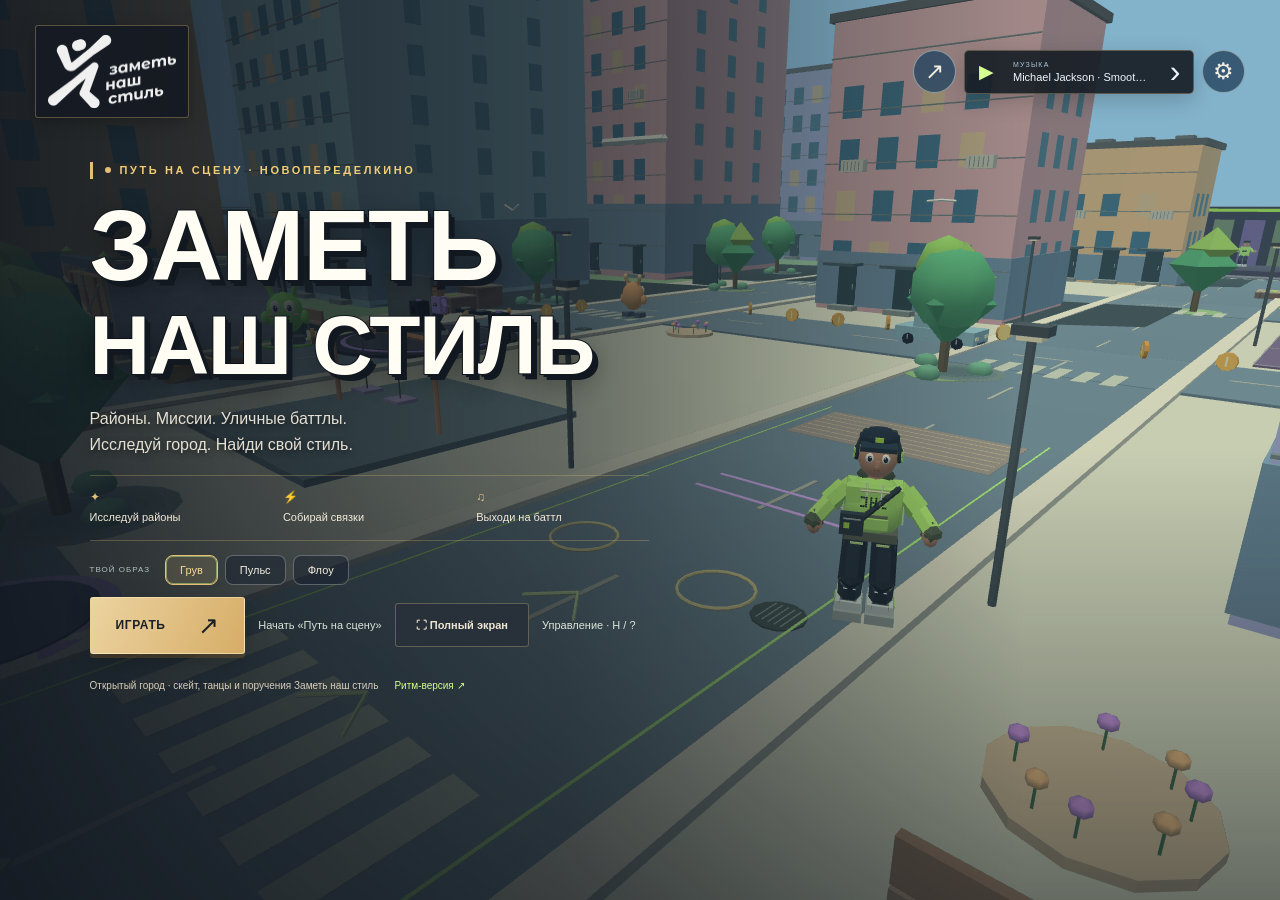
==== commit 822b2325: "Update verified game v-lite-25afe2741285" ====
--- a/index.html
+++ b/index.html
@@ -1,4 +1,4 @@
-<!doctype html><html lang="ru"><head><meta charset="utf-8"><meta name="viewport" content="width=device-width, initial-scale=1, maximum-scale=1, user-scalable=no, viewport-fit=cover"><meta name="apple-mobile-web-app-capable" content="yes"><meta name="apple-mobile-web-app-status-bar-style" content="black-translucent"><meta name="apple-mobile-web-app-title" content="Заметь наш стиль"><link rel="manifest" href="v-lite-98f2de2e8e94/app.webmanifest"><meta name="theme-color" content="#101722"><meta name="description" content="Заметь наш стиль: Путь на сцену. Трёхмерное приключение команды Заметь наш стиль по Новопеределкино. Дружи с монстрами, получай суперсилы, катайся и выходи на сцену Заметь наш стиль. Играй с телефона по ссылке."><title>Заметь наш стиль: Путь на сцену</title>
+<!doctype html><html lang="ru"><head><meta charset="utf-8"><meta name="viewport" content="width=device-width, initial-scale=1, maximum-scale=1, user-scalable=no, viewport-fit=cover"><meta name="apple-mobile-web-app-capable" content="yes"><meta name="apple-mobile-web-app-status-bar-style" content="black-translucent"><meta name="apple-mobile-web-app-title" content="Заметь наш стиль"><link rel="manifest" href="v-lite-25afe2741285/app.webmanifest"><meta name="theme-color" content="#101722"><meta name="description" content="Заметь наш стиль: Путь на сцену. Трёхмерное приключение команды Заметь наш стиль по Новопеределкино. Дружи с монстрами, получай суперсилы, катайся и выходи на сцену Заметь наш стиль. Играй с телефона по ссылке."><title>Заметь наш стиль: Путь на сцену</title>
 <link rel="canonical" href="https://buty3578.github.io/zns-game/">
 <meta property="og:type" content="website">
 <meta property="og:locale" content="ru_RU">
@@ -6,8 +6,8 @@
 <meta property="og:title" content="Заметь наш стиль: Путь на сцену">
 <meta property="og:description" content="Танцы, скейтбординг и путешествия по Москве. Игра студии «Заметь наш стиль» — запускай прямо в браузере с телефона или компьютера!">
 <meta property="og:url" content="https://buty3578.github.io/zns-game/">
-<meta property="og:image" content="https://buty3578.github.io/zns-game/v-lite-98f2de2e8e94/assets/social-preview.jpg">
-<meta property="og:image:secure_url" content="https://buty3578.github.io/zns-game/v-lite-98f2de2e8e94/assets/social-preview.jpg">
+<meta property="og:image" content="https://buty3578.github.io/zns-game/v-lite-25afe2741285/assets/social-preview.jpg">
+<meta property="og:image:secure_url" content="https://buty3578.github.io/zns-game/v-lite-25afe2741285/assets/social-preview.jpg">
 <meta property="og:image:type" content="image/jpeg">
 <meta property="og:image:width" content="1200">
 <meta property="og:image:height" content="630">
@@ -15,19 +15,19 @@
 <meta name="twitter:card" content="summary_large_image">
 <meta name="twitter:title" content="Заметь наш стиль: Путь на сцену">
 <meta name="twitter:description" content="Танцы, скейтбординг и путешествия по Москве. Игра студии «Заметь наш стиль» — запускай прямо в браузере с телефона или компьютера!">
-<meta name="twitter:image" content="https://buty3578.github.io/zns-game/v-lite-98f2de2e8e94/assets/social-preview.jpg">
+<meta name="twitter:image" content="https://buty3578.github.io/zns-game/v-lite-25afe2741285/assets/social-preview.jpg">
 <meta name="twitter:image:alt" content="Персонаж игры «Заметь наш стиль: Путь на сцену».">
-<link rel="icon" type="image/png" href="v-lite-98f2de2e8e94/assets/zns-logo.png"><link rel="stylesheet" href="v-lite-98f2de2e8e94/arcade/style.css"><link rel="stylesheet" href="v-lite-98f2de2e8e94/arcade/mobile.css"><link rel="stylesheet" href="v-lite-98f2de2e8e94/arcade/dance.css"><link rel="stylesheet" href="v-lite-98f2de2e8e94/arcade/controls.css"><link rel="stylesheet" href="v-lite-98f2de2e8e94/arcade/freestyle.css"><link rel="stylesheet" href="v-lite-98f2de2e8e94/arcade/identity.css"></head><body data-state="home">
+<link rel="icon" type="image/png" href="v-lite-25afe2741285/assets/zns-logo.png"><link rel="stylesheet" href="v-lite-25afe2741285/arcade/style.css"><link rel="stylesheet" href="v-lite-25afe2741285/arcade/mobile.css"><link rel="stylesheet" href="v-lite-25afe2741285/arcade/dance.css"><link rel="stylesheet" href="v-lite-25afe2741285/arcade/controls.css"><link rel="stylesheet" href="v-lite-25afe2741285/arcade/freestyle.css"><link rel="stylesheet" href="v-lite-25afe2741285/arcade/identity.css"></head><body data-state="home">
 <canvas id="world" aria-label="Трёхмерный район Новопеределкино и танцор команды Заметь наш стиль"></canvas><div class="vignette"></div><div id="labels" aria-hidden="true"></div>
-<header><a class="logo" href="#" id="logo" aria-label="Заметь наш стиль: Путь на сцену — главное меню"><img src="v-lite-98f2de2e8e94/assets/zns-logo.png" alt="Заметь наш стиль" width="102" height="58"></a><div class="header-actions"><button id="share" class="icon" title="Поделиться ссылкой" aria-label="Поделиться ссылкой">↗</button><div class="quick-player"><button id="quickMusic" aria-label="Включить музыку" title="Включить музыку">▶</button><button id="musicOpen" title="Выбрать музыку" aria-label="Выбрать музыку"><small>МУЗЫКА</small><span id="quickMusicName">Выбрать трек</span></button><button id="nextMusic" aria-label="Следующий трек" title="Следующий трек">›</button></div><button id="sound" class="icon" title="Настройки" aria-label="Настройки">⚙</button><button id="pause" class="icon hidden" title="Пауза" aria-label="Пауза">Ⅱ</button></div></header>
+<header><a class="logo" href="#" id="logo" aria-label="Заметь наш стиль: Путь на сцену — главное меню"><img src="v-lite-25afe2741285/assets/zns-logo.png" alt="Заметь наш стиль" width="102" height="58"></a><div class="header-actions"><button id="share" class="icon" title="Поделиться ссылкой" aria-label="Поделиться ссылкой">↗</button><div class="quick-player"><button id="quickMusic" aria-label="Включить музыку" title="Включить музыку">▶</button><button id="musicOpen" title="Выбрать музыку" aria-label="Выбрать музыку"><small>МУЗЫКА</small><span id="quickMusicName">Выбрать трек</span></button><button id="nextMusic" aria-label="Следующий трек" title="Следующий трек">›</button></div><button id="sound" class="icon" title="Настройки" aria-label="Настройки">⚙</button><button id="pause" class="icon hidden" title="Пауза" aria-label="Пауза">Ⅱ</button></div></header>
 <section id="home" class="home"><div class="eyebrow"><i></i> ПУТЬ НА СЦЕНУ · НОВОПЕРЕДЕЛКИНО</div><h1 aria-label="Заметь наш стиль: Путь на сцену">ЗАМЕТЬ<br><em>НАШ СТИЛЬ</em></h1><p class="lead">Районы. Миссии. Уличные баттлы.<br>Исследуй город. Найди свой стиль.</p><div class="features"><span>✦ <b>Исследуй районы</b></span><span>⚡ <b>Собирай связки</b></span><span>♫ <b>Выходи на баттл</b></span></div><div class="looks"><span>ТВОЙ ОБРАЗ</span><button data-look="0" class="selected">Грув</button><button data-look="1">Пульс</button><button data-look="2">Флоу</button></div><button class="primary" id="start">ВЫЙТИ В РАЙОН <span>↗</span></button><button class="subtle hidden" id="newGame">Начать заново</button><button class="subtle" id="storyStart">Начать «Путь на сцену»</button><p class="control-note"><span class="desktop-copy">W/S — идти · A/D — поворот с камерой · Пробел — прыгать<br>B — скейт · X — сойти · G — баттл · R — танец<br>H — все команды · Зажми мышь — камера</span><span class="mobile-copy">Левый палец — движение в любую сторону<br>Правый палец — камера · ↑ — прыжок<br>Скейт рядом с прыжком · ··· — другие действия<br>«Действия» — задания, баттлы и все команды</span></p><button id="fullscreenButton" class="secondary" aria-label="Полный экран">⛶ Полный экран</button><button id="homeControls" class="subtle">Управление · H / ?</button><div class="home-foot"><span>Открытый город · скейт, танцы и поручения Заметь наш стиль</span><a href="rhythm.html">Ритм-версия ↗</a></div></section>
 <output id="fpsHud" class="fps-hud hidden" aria-label="Частота кадров"></output><div id="hud" class="hidden"><div class="mission"><button id="missionOpen" class="mission-brief" aria-label="Открыть задание и награды"><span class="eyebrow" id="missionStep">ПРИКЛЮЧЕНИЕ 1 / 5</span><span id="objective">Собери монеты</span><span class="mission-more" aria-hidden="true">›</span></button><div id="storyProgress" class="story-progress hidden" role="progressbar" aria-label="Прогресс миссии"><i id="storyProgressFill"></i></div><div id="questProgress" class="quest-progress"></div><p id="objectiveHint">Золотая дорожка ведёт к первому баттлу.</p><div class="counters"><span class="coin-icon">◉</span><b id="coinCount">0</b><span class="divider"></span><span>♫</span><b id="trackCount">0 / 3</b><span class="score-mini">★ <b id="scoreCount">0</b></span><button id="tracksButton" aria-label="Открыть коллекцию треков">♫</button></div></div><button id="menuOpen" class="hud-menu" aria-label="Открыть меню">☰</button><button id="mapOpen" class="map-wrap" aria-label="Открыть большую карту района"><canvas id="map" width="150" height="150" aria-label="Карта района с игроком, монетами и целью"></canvas><span>КАРТА ⤢</span></button><div id="powerHud" class="power-hud hidden"><strong id="powerName"></strong><span id="speedValue"></span><small id="powerHint"></small><div><i id="powerMeter"></i></div></div><div id="artifactPowerHud" class="artifact-power hidden" role="status" aria-live="polite"></div><div id="challengeTimer" class="challenge-timer hidden"></div><div id="guide" class="guide"><span id="guideArrow">↑</span><div><b id="guideDistance">20 м</b><small id="guideLabel">ДО ЦЕЛИ</small></div></div><div id="environmentStatus" class="environment-status" role="status" aria-label="Время суток и погода">День · Ясно</div><div id="tip" class="tip">Иди за монетами. Цветные монстры дарят суперсилы!</div><div id="worldActions" class="world-actions"><button id="mobileMore" class="mobile-more" aria-label="Другие действия" aria-expanded="false">···<small>ЕЩЁ</small></button><button id="interact" class="action" disabled><b>БАТТЛ</b><small>Подойди к сопернику</small></button><button id="boardButton" class="action-tile">Скейт<small>B · достать</small></button><button id="trainView" class="hidden" aria-label="Переключить вид из поезда">Вид · Камера</button><button id="exitButton" class="action-tile hidden">Сойти · X</button><button id="nitroButton" class="action-tile hidden">⚡ Нитро<small>Z · держать</small><span class="nitro-track"><i id="nitroFill"></i></span></button><button id="brakeButton" class="action-tile hidden">Тормоз<small>Ctrl · держать</small></button><button id="dashBurst" class="action-tile">Рывок<small>Q · нажать</small></button><button id="jump" class="jump" aria-label="Прыжок">↑<small id="jumpLabel">ПРЫЖОК</small></button><button id="skateTrick" class="jump trick-control" aria-label="Выполнить выбранный трюк">↻<small><span class="desktop-copy">T · </span>ТРЮК</small></button><select id="trickChoice" class="trick-control" aria-label="Выбрать трюк"><option value="ollie">Ollie</option><option value="kickflip">Kickflip</option><option value="heelflip">Heelflip</option><option value="shoveit">Pop Shove-it</option><option value="varial">Varial Kickflip</option><option value="hardflip">Hardflip · рампа</option><option value="inwardheel">Inward Heelflip · рампа</option><option value="shove360">360 Shove-it · рампа</option><option value="spin180">180° Spin</option><option value="manual">Manual · баланс</option><option value="spin360">360° Spin</option></select><button id="dash" class="jump dash" aria-label="Бег или ускорение транспорта: удерживать">»<small>БЕГ · ДЕРЖАТЬ</small></button><button id="super" class="jump super" aria-label="Суперспособность">✦<small>СУПЕРСИЛА</small></button><button id="dance" class="jump dance" aria-label="Танцевать">♫<small>ТАНЕЦ</small></button><div class="stamina" title="Энергия рывка"><i id="staminaFill"></i></div></div><div id="moveZone" class="move-zone" role="group" aria-label="Левая зона движения: поставь палец и отклони в нужную сторону"></div><div id="joystick" class="joystick" role="group" aria-label="Джойстик движения: отклони для ходьбы"><div id="stick"></div><span id="stickHint" class="stick-hint">ЛЕВЫЙ ПАЛЕЦ — ДВИЖЕНИЕ</span></div><button id="controlsOpen" class="controls-help" aria-label="Все команды и управление">?</button><div class="desktop-help">W/S — идти · A/D — поворот · Пробел — прыжок · B — скейт · X — сойти · V — транспорт · G — баттл · H — все команды</div></div>
 <div id="mirrorCast" class="mirror-cast hidden"><span id="mirrorPlayerLabel"></span><span id="mirrorOpponentLabel"></span></div><section id="freestyle" class="freestyle hidden" aria-label="Танцевальный фристайл-баттл"><div class="freestyle-head"><div><small id="freestyleTurn">ХОД СОПЕРНИКА</small><h2 id="freestyleName">Команда района</h2></div><div class="freestyle-stats"><span>ПОВТОРЕНО<br><b id="freestyleCombo">0</b></span><span>ШАГ<br><b id="freestyleBeat">1</b></span><span>ОЧКИ<br><b id="freestyleScore">0</b></span><span>ЗАЛ<br><b id="freestyleHype">35%</b></span></div></div><div class="mirror-steps"><span id="mirrorStep0">1 · Смотри</span><span id="mirrorStep1">2 · Повтори</span><span id="mirrorStep2">3 · Покажи</span><span id="mirrorStep3">4 · Ответ</span></div><p id="mirrorGuide" class="mirror-guide"></p><p id="freestylePrompt" class="freestyle-prompt">Смотри на комбинацию соперника.</p><div class="freestyle-feedback" id="freestyleFeedback" role="status"></div><div class="freestyle-meter"><i id="freestyleProgress"></i></div></section><div id="freestyleWheel" class="freestyle-wheel hidden"><div id="freestyleCategories" class="freestyle-categories" aria-label="Категории танца"></div><div class="mirror-plan"><span id="mirrorSlot0">1. Выбери движение</span><span id="mirrorSlot1">2. Выбери движение</span><span id="mirrorSlot2">3. Выбери движение</span><span id="mirrorSlot3" class="hidden">4. Выбери движение</span><span id="mirrorSlot4" class="hidden">5. Выбери движение</span></div><div class="mirror-actions"><button id="mirrorWatch">Смотреть связку · 3 движения ▶</button><button id="mirrorPractice">▶ Разобрать движения</button><button id="mirrorReplay">↻ Показ ещё раз</button><button id="mirrorPerform">Исполнить связку ▶</button></div><div id="mirrorTools" class="mirror-tools hidden"><button id="mirrorUndo">↶ Убрать последнее</button><button id="mirrorSkip">Пропустить ход</button></div><div id="freestyleChoices" class="freestyle-choices" aria-label="Выбор движения"></div><div class="freestyle-hint">Собери связку → «Исполнить связку». «Разобрать» показывает движение медленно.</div></div><div id="battle" class="battle hidden"><div class="beat-pulse" id="beatPulse">● ● ● ●</div><div class="battle-title"><div><div class="eyebrow">ТАНЦЕВАЛЬНЫЙ БАТТЛ</div><h2 id="rivalName">Дворовый чемпион</h2></div><div class="battle-score"><b id="battleScore">0</b><small>ОЧКИ</small></div><div class="battle-score"><b id="battleCombo">0</b><small>КОМБО</small></div></div><p id="battleRule" class="battle-rule">Нажимай в такт, держи длинные ноты, копи заряд «Драйва».</p><div class="battle-power"><div><span>ПОДДЕРЖКА ЗАЛА <b id="crowdValue">50</b></span><div class="crowd-meter"><i id="crowdFill"></i></div></div><button id="drive" disabled>ДРАЙВ 0%</button></div><div class="battle-track"><canvas id="battleCanvas" aria-label="Ритм-дорожки для танцевального баттла"></canvas><div id="judge" class="judge"></div><div class="battle-keys"><button data-lane="0" aria-label="Влево">←</button><button data-lane="1" aria-label="Вниз">↓</button><button data-lane="2" aria-label="Вверх">↑</button><button data-lane="3" aria-label="Вправо">→</button></div></div><div class="battle-bottom"><span id="battleTime">РАЗОГРЕВ</span><div><i id="battleProgress"></i></div><span id="battleAccuracy">0%</span></div></div>
 <section id="result" class="overlay hidden"><div class="panel"><div class="eyebrow" id="resultTag">БАТТЛ ВЫИГРАН</div><div class="record-disc">♫<span>ЗНС</span></div><h2 id="resultTitle">ТВОЙ НОВЫЙ ТРЕК</h2><h3 id="resultTrack">Грув нашего двора</h3><div class="result-stats"><div><b id="resultScore">0</b><span>ОЧКИ</span></div><div><b id="resultAccuracy">100%</b><span>ТОЧНОСТЬ</span></div><div><b id="resultCombo">24</b><span>КОМБО</span></div></div><p id="resultJudgments"></p><p id="resultMessage">Трек добавлен в коллекцию. Район становится твоей сценой.</p><button id="continue" class="primary">ДАЛЬШЕ ПО РАЙОНУ <span>↗</span></button><button id="retryBattle" class="secondary hidden">Ещё один баттл</button></div></section>
-<section id="storyFinal" class="overlay hidden"><div class="panel final-panel story-final"><div class="eyebrow">МИССИЯ «ПУТЬ НА СЦЕНУ» ПРОЙДЕНА</div><div class="final-mark"><img src="v-lite-98f2de2e8e94/assets/zns-logo.png" alt="Заметь наш стиль" width="170" height="97"></div><h2>ТЫ НА <em>СЦЕНЕ!</em></h2><p id="storyTotal" class="invitation"></p><p id="storyResult"></p><p id="storyReward"></p><p id="storyBest"></p><a class="primary" href="https://znsdance.ru/" target="_blank" rel="noopener noreferrer">О СТУДИИ ↗</a><div class="final-links"><button id="storyReplay" class="secondary">Повторить миссию</button><button id="storyExplore" class="secondary">Исследовать район</button></div></div></section><section id="final" class="overlay hidden"><div class="panel final-panel"><div class="eyebrow">РАЙОН УСЛЫШАЛ ТВОЙ СТИЛЬ</div><div class="final-mark"><img src="v-lite-98f2de2e8e94/assets/zns-logo.png" alt="Заметь наш стиль" width="170" height="97"></div><h2>ЭТО ТОЛЬКО<br><em>НАЧАЛО.</em></h2><p class="invitation"><strong>ТЫ ПРОШЁЛ ПУТЬ НА СЦЕНУ!</strong><br>ТЕПЕРЬ ПОПРОБУЙ СЕБЯ В НАСТОЯЩЕЙ КОМАНДЕ <strong>ЗАМЕТЬ НАШ СТИЛЬ!</strong></p><p class="final-sub">Из первых движений — в команду. Из зала — на сцену.</p><a id="schoolLink" class="primary" href="https://znsdance.ru/" target="_blank" rel="noopener">ЗАПИСАТЬСЯ НА ТАНЦЫ <span>↗</span></a><div class="final-links"><button id="shareFinal" class="secondary">Пригласить друга ↗</button><button id="freeRoam" class="secondary">ПРОДОЛЖИТЬ ИГРАТЬ</button></div><a id="schoolSite" class="site-link" href="https://znsdance.ru/" target="_blank" rel="noopener">Перейти на сайт школы · znsdance.ru ↗</a></div></section>
+<section id="storyFinal" class="overlay hidden"><div class="panel final-panel story-final"><div class="eyebrow">МИССИЯ «ПУТЬ НА СЦЕНУ» ПРОЙДЕНА</div><div class="final-mark"><img src="v-lite-25afe2741285/assets/zns-logo.png" alt="Заметь наш стиль" width="170" height="97"></div><h2>ТЫ НА <em>СЦЕНЕ!</em></h2><p id="storyTotal" class="invitation"></p><p id="storyResult"></p><p id="storyReward"></p><p id="storyBest"></p><a class="primary" href="https://znsdance.ru/" target="_blank" rel="noopener noreferrer">О СТУДИИ ↗</a><div class="final-links"><button id="storyReplay" class="secondary">Повторить миссию</button><button id="storyExplore" class="secondary">Исследовать район</button></div></div></section><section id="final" class="overlay hidden"><div class="panel final-panel"><div class="eyebrow">РАЙОН УСЛЫШАЛ ТВОЙ СТИЛЬ</div><div class="final-mark"><img src="v-lite-25afe2741285/assets/zns-logo.png" alt="Заметь наш стиль" width="170" height="97"></div><h2>ЭТО ТОЛЬКО<br><em>НАЧАЛО.</em></h2><p class="invitation"><strong>ТЫ ПРОШЁЛ ПУТЬ НА СЦЕНУ!</strong><br>ТЕПЕРЬ ПОПРОБУЙ СЕБЯ В НАСТОЯЩЕЙ КОМАНДЕ <strong>ЗАМЕТЬ НАШ СТИЛЬ!</strong></p><p class="final-sub">Из первых движений — в команду. Из зала — на сцену.</p><a id="schoolLink" class="primary" href="https://znsdance.ru/" target="_blank" rel="noopener">ЗАПИСАТЬСЯ НА ТАНЦЫ <span>↗</span></a><div class="final-links"><button id="shareFinal" class="secondary">Пригласить друга ↗</button><button id="freeRoam" class="secondary">ПРОДОЛЖИТЬ ИГРАТЬ</button></div><a id="schoolSite" class="site-link" href="https://znsdance.ru/" target="_blank" rel="noopener">Перейти на сайт школы · znsdance.ru ↗</a></div></section>
 <dialog id="pauseDialog"><div class="eyebrow">РАЙОН ПОДОЖДЁТ</div><h2>Пауза</h2><p>Игра и музыка остановлены.</p><button id="resume" class="primary full">ПРОДОЛЖИТЬ <span>↗</span></button><div class="pause-tools"><button id="pauseFullscreen" class="secondary">⛶ Полный экран</button><button id="pauseMusicMenu" class="secondary">♫ Музыка</button><button id="pauseSettings" class="secondary">⚙ Настройки</button><button id="pauseJournal" class="secondary">Задания</button><button id="pauseMap" class="secondary">Карта</button><button id="pauseControls" class="secondary">? Управление</button><button id="pauseShare" class="secondary">Поделиться</button></div><button id="homeButton" class="secondary full">На главный экран</button><a class="site-link" href="https://znsdance.ru/" target="_blank" rel="noopener">Школа «Заметь наш стиль» ↗</a></dialog>
 <dialog id="touchActions"><div class="modal-head"><h2>Действия касанием</h2><button id="closeTouchActions" class="icon" aria-label="Закрыть действия">×</button></div><p>Подойди к объекту и нажми его действие. Баттл — у танцоров; задания и маршруты — в журнале.</p><button id="touchContext" class="secondary full">Действие рядом</button><div class="touch-command-grid"><button id="touchCmd-journal">Задания и миссии</button><button id="touchCmd-map">Карта и места</button><button id="touchCmd-battle">Начать баттл / джем</button><button id="touchCmd-train">Урок у тренера</button><button id="touchCmd-board">Встать на скейт</button><button id="touchCmd-exit">Сойти / выйти</button><button id="touchCmd-vehicle">Сесть в транспорт</button><button id="touchCmd-metro">Войти в метро</button><button id="touchCmd-dance">Танец / финал</button><button id="touchCmd-challenge">Начать испытание</button><button id="touchCmd-power">Суперспособность</button><button id="touchCmd-dash">Рывок</button><button id="touchCmd-manual">Баланс на скейте</button><button id="touchCmd-recover">К контрольной точке</button><button id="touchCmd-music">Музыка: пауза / играть</button><button id="touchCmd-help">Как управлять</button></div></dialog><dialog id="controls"><div class="modal-head"><h2>Управление</h2><button id="closeControls" class="icon" aria-label="Закрыть управление">×</button></div><p>На телефоне: левый джойстик двигает героя относительно камеры, правый палец вращает обзор. На скейте и транспорте джойстик задаёт газ, тормоз и поворот. «Тормоз» и «Нитро» удерживай; остальные кнопки нажимай один раз. Контекстная кнопка подписана действием у объекта.</p><p>Монеты и винилы собираются касанием. Дружеские персонажи дают силу при приближении; Кнопка «Суперсила» применяет её.</p><div id="controlsList"></div></dialog><dialog id="settings"><div class="modal-head"><h2>Твой ритм</h2><button id="closeSettings" class="icon" aria-label="Закрыть">×</button></div><label>Громкость <output id="volumeValue">60%</output><input id="volume" type="range" min="0" max="100" value="60"></label><label>Задержка звука <output id="offsetValue">0 мс</output><input id="offset" type="range" min="-250" max="250" step="5" value="0"></label><p class="help">Звук запаздывает — двигай в плюс: дорожка тоже задержится. Сначала настрой звук, затем ввод. Начни с 0 мс и подстрой по ощущениям.</p><label>Задержка ввода <output id="inputOffsetValue">0 мс</output><input id="inputOffset" type="range" min="-250" max="250" step="5" value="0"></label><p class="help">Нажатия регистрируются поздно — добавь плюс. Минус компенсирует ранние нажатия. Perfect: ±75 мс, Good: до ±160 мс. Начни с 0 мс.</p><label>Качество графики <select id="qualityLevel"><option value="auto">Авто</option><option value="low">Низкое</option><option value="medium">Среднее</option><option value="high">Высокое</option></select></label><p id="qualityStatus" class="help">Сейчас: Среднее · авто</p><label class="toggle">Экономный режим графики <input id="lowGraphics" type="checkbox"></label><label class="toggle">Показывать FPS <input id="showFps" type="checkbox"></label><p id="performanceStatus" class="help">Измерение FPS: начни игру</p><label class="toggle">Звуки действий <input id="effects" type="checkbox" checked></label><p class="help">Авто снижает качество при устойчивой просадке FPS. Низкое качество уменьшает разрешение и количество эффектов. Награды сохраняются на этом устройстве. E в баттле включает заряженный «Драйв».</p><a class="site-link" href="rhythm.html">Открыть классическую ритм-версию ↗</a></dialog>
 <dialog id="tracks"><div class="modal-head"><h2>Музыка</h2><button id="closeTracks" class="icon" aria-label="Закрыть">×</button></div><p class="now-playing" id="musicNow">Выбери трек</p><div class="music-buttons"><button id="playMusic" class="secondary">▶ Продолжить</button><button id="stopMusic" class="secondary">Ⅱ Пауза</button><button id="nextMusicMenu" class="secondary">Следующий ›</button></div><label class="music-volume">Громкость <output id="musicVolumeValue">55%</output><input id="musicVolume" type="range" min="0" max="100" value="55"></label><div class="track-scroller"><h3 id="providedHeading" class="music-section">Твоя музыка</h3><div id="providedTracks"></div><h3 class="music-section">Музыка района</h3><div id="trackList"></div></div><div class="upload-box"><input type="file" id="musicFile" accept="audio/*,.mp3,.m4a,.wav,.ogg" hidden><button id="uploadMusic" class="primary full">ЗАГРУЗИТЬ МУЗЫКУ ＋</button><p id="localTrack">MP3 с телефона или компьютера</p><p class="help">MP3, M4A, WAV или OGG · до 60 МБ. Загрузка — только для прослушивания, точная ритм-карта автоматически не создаётся. Баттл использует настроенный трек Заметь наш стиль. Файл остаётся на устройстве; после обновления страницы выбери его снова.</p><p id="musicError" class="music-error hidden" role="alert"></p><div class="local-music-actions"><button id="playLocal" class="secondary hidden">Включить мой трек</button><button id="removeLocal" class="secondary hidden">Убрать трек</button></div></div></dialog>
 <dialog id="shareDialog"><div class="modal-head"><h2>Позови свою команду</h2><button id="closeShare" class="icon" aria-label="Закрыть">×</button></div><p>Отправь эту ссылку друзьям. Играть можно прямо с телефона.</p><input id="shareUrl" readonly aria-label="Ссылка на игру"><button id="copyShare" class="primary full">СКОПИРОВАТЬ ССЫЛКУ <span>↗</span></button></dialog>
 <dialog id="resetDialog"><h2>Начать с нуля?</h2><p>Монеты, пройденные задания, открытые треки и награды этого приключения будут сброшены.</p><button id="confirmReset" class="primary full">НАЧАТЬ ЗАНОВО</button><button id="cancelReset" class="secondary full">Сохранить мой прогресс</button></dialog>
-<dialog id="journal"><div class="modal-head"><h2>Мои приключения</h2><button id="closeJournal" class="icon" aria-label="Закрыть">×</button></div><div class="journal-current"><small id="journalStory">Путь на сцену</small><small>СЕЙЧАС</small><h3 id="journalObjective"></h3><p id="journalHint"></p></div><section class="mission-card"><h3>Большой город · поручения Заметь наш стиль</h3><p id="capitalStatus"></p><button id="capitalContract0" class="secondary full">Винил для МГУ</button><button id="capitalContract1" class="secondary full">Большой городской заезд</button><button id="capitalContract2" class="secondary full">Звук на набережной</button><button id="capitalContract3" class="secondary full">От фонтана к мечте</button><button id="capitalCancel" class="subtle hidden">Отменить поручение</button></section><div class="side-quests"><button id="journalButton" aria-label="Мои приключения и награды">★ Награды</button><button id="secretsButton">◈ Тайники <b id="secretsCount">0 / 3</b></button><button id="raceButton">↗ <b id="raceStatus">Забег</b></button></div><button id="journalMap" class="secondary full">Новые места на карте ↗</button><section class="music-missions"><h3>Приключение · Спаси музыкальный артефакт</h3><p>Найди артефакт в парке и доставь его в студию Заметь наш стиль. Противники вскоре возвращаются на свои места; светящиеся предметы дают временные способности.</p><button id="artifactMissionStart" class="secondary full">Начать приключение</button><p id="artifactMissionStatus"></p></section><section class="music-missions"><h3>Маршрут команды · Заметь наш стиль</h3><p>Школа → скейт до Московского → три чистых гринда → ответ команде → возвращение в школу.</p><p>Улица <b id="crewStreet">0</b> REP · Танец <b id="crewDance">0</b> REP</p><p id="crewRouteStatus"></p><button id="crewRouteStart" class="secondary full">Начать маршрут команды</button><button id="crewRouteCancel" class="subtle hidden">Остановить маршрут</button></section><section class="music-missions"><h3>Транспортный маршрут</h3><p>Дополнительный заезд через 8 колец за 100 секунд. Сначала сядь в машину или на мотоцикл; скейт остаётся основным транспортом для остальных маршрутов.</p><button id="vehicleCourseStart" class="secondary full">Начать заезд</button><p id="vehicleCourseStatus"></p></section><section class="music-missions"><h3>Миссии Заметь наш стиль · скейт-парк</h3><p>Старт переносит тебя со скейтом к началу трассы. Прогресс текущей миссии сбрасывается только при новом запуске.</p><button id="musicMission0" class="secondary full">1. Первый заезд</button><p>10 винилов и короткая трасса · +250 очков, 5 монет</p><button id="musicMission1" class="secondary full">2. Покори рампы</button><p>3 рампы и финиш · +400 очков, 8 монет</p><button id="musicMission2" class="secondary full">3. Музыкальный маршрут</button><p>15 винилов и танцпол · +500 очков, 10 монет</p><button id="musicMission3" class="secondary full">4. Стиль на 2000</button><p>2000 Style Points, три рампы, три вида трюков, два комбо · +600 очков, 12 монет</p><details class="trick-rules"><summary>Трюки и Style Points</summary><p>Ollie — 100 · Kickflip — 200 · 180° — 250 · 360° — 400. Чистая посадка: +100. В одном полёте засчитывается один трюк. Выход с гринда открывает следующий. Manual — 150; можно подготовить в полёте. Очки связки начисляются после чистого завершения, один бонус посадки на связку.</p><p>Разные трюки подряд за 8 секунд: +50 за разнообразие и множитель ×2, затем ×3. Повтор того же трюка начинает цепочку с ×1. Срыв отменяет очки полёта.</p><p>Пробел — Ollie. T — выбранный TRICK; 1/2/3 — Kickflip/180°/360°. На телефоне выбери трюк над TRICK. На земле TRICK сразу начинает прыжок; 360° лучше выполнять после вылета с высокой рампы.</p></details><p id="musicMissionStatus"></p><button id="cancelMusicMission" class="subtle">Отменить миссию</button></section><div id="journalList"></div><div id="parkRewards"></div><h3>Твои награды</h3><p id="achievementList"></p><p class="help">Секреты супергероев: сундук Бума, пластинка на крыше и комната невидимки. Ещё три кассеты ждут на ящиках.</p></dialog><dialog id="districtMap"><div class="modal-head"><h2>Карта города</h2><button id="closeMap" class="icon" aria-label="Закрыть карту">×</button></div><div id="mapViewport" class="map-viewport" tabindex="0" aria-label="Карта города: прокрутка влево и вправо"><canvas id="mapFull" width="2200" height="360" aria-label="Большая карта: старый район, новый квартал, скейт-парк, танцпол и студия Заметь наш стиль"></canvas></div><div class="map-focus"><button id="mapMe" class="secondary">Мой район</button><button id="mapTarget" class="secondary">Цель</button></div><p class="map-legend">Листай карту влево и вправо · ▲ Ты · М Вход в метро · жёлтый круг — поезд</p><div id="mapPlaces" class="map-places"></div><button id="storyRoute" class="secondary full">Вернуться к основному заданию</button><button id="cancelPark" class="subtle hidden">Остановить испытание</button></dialog><div id="reward" class="reward hidden" role="status"><strong id="rewardTitle"></strong><span id="rewardText"></span></div><div id="celebration" class="celebration hidden"><div class="eyebrow">ВСЯ КОМАНДА С ТОБОЙ</div><h2 id="celebrationTitle">ТВОЙ МОМЕНТ!</h2><button id="skipCelebration" class="secondary">Дальше ↗</button></div><button id="skateChallengeStart" class="challenge-start hidden">Начать круг · 60–90 с</button><div id="skateGuide" class="skate-guide hidden"><span class="desktop-copy">РАЗГОН W / ↑ → ПРОБЕЛ: OLLIE<br>1–6: ТРЮК · T НА ПЕРИЛАХ: СМЕНА<br>ОЧКИ ПРИ ПОСАДКЕ</span><span class="mobile-copy">ДЖОЙСТИК ВВЕРХ → РАЗГОН<br>ВЫБЕРИ ТРЮК → НАЖМИ «ТРЮК»<br>«OLLIE» — ПРОСТОЙ ПРЫЖОК</span></div><div id="styleHud" class="style-hud hidden"><span id="styleTotal"></span><b id="styleCombo">×1</b><span id="stylePending"></span><small id="styleBest"></small></div><div id="trickNotice" class="trick-notice hidden" role="status"></div><div id="missionTools" class="mission-tools hidden"><span id="tokenCount" role="status" aria-live="polite"></span><button id="missionRecover" aria-label="Вернуться к контрольной точке">↶ Точка</button></div><dialog id="missionResult" aria-labelledby="musicResultTitle"><div class="eyebrow">МИССИЯ ВЫПОЛНЕНА</div><h2 id="musicResultTitle"></h2><p id="musicResultStats"></p><p id="musicResultReward"></p><button id="retryMusicMission" class="primary full">Пройти ещё раз ↗</button><button id="closeMusicResult" class="secondary full">Вернуться в район</button></dialog><dialog id="artifactResult" aria-labelledby="artifactResultTitle"><div class="eyebrow">АРТЕФАКТ СПАСЁН</div><h2 id="artifactResultTitle">Путь до студии пройден!</h2><p id="artifactResultStats"></p><p id="artifactResultReward"></p><button id="artifactReplay" class="primary full">Пройти ещё раз ↗</button><button id="artifactExplore" class="secondary full">Вернуться в район</button></dialog><dialog id="vehicleCourseResult" aria-labelledby="vehicleCourseTitle"><div class="eyebrow">МАРШРУТ ПРОЙДЕН</div><h2 id="vehicleCourseTitle">Все кольца пройдены!</h2><p id="vehicleCourseStats"></p><p id="vehicleCourseReward"></p><button id="vehicleCourseReplay" class="primary full">Повторить заезд ↗</button><button id="vehicleCourseExplore" class="secondary full">Вернуться в район</button></dialog><dialog id="capitalResult"><div class="eyebrow">ГОРОДСКОЕ ПОРУЧЕНИЕ ВЫПОЛНЕНО</div><h2 id="capitalResultName"></h2><p id="capitalResultStats"></p><button id="capitalResultClose" class="primary full">Вернуться в город ↗</button></dialog><div id="toast" class="toast hidden" role="status"></div><div id="error" class="overlay hidden"><div class="panel"><h2>Не удалось запустить 3D</h2><p id="errorMessage"></p><a class="primary" href="rhythm.html">ИГРАТЬ В РИТМ-ВЕРСИЮ ↗</a></div></div><script type="module" src="v-lite-98f2de2e8e94/arcade/main.mjs"></script></body></html>
+<dialog id="journal"><div class="modal-head"><h2>Мои приключения</h2><button id="closeJournal" class="icon" aria-label="Закрыть">×</button></div><div class="journal-current"><small id="journalStory">Путь на сцену</small><small>СЕЙЧАС</small><h3 id="journalObjective"></h3><p id="journalHint"></p></div><section class="mission-card"><h3>Большой город · поручения Заметь наш стиль</h3><p id="capitalStatus"></p><button id="capitalContract0" class="secondary full">Винил для МГУ</button><button id="capitalContract1" class="secondary full">Большой городской заезд</button><button id="capitalContract2" class="secondary full">Звук на набережной</button><button id="capitalContract3" class="secondary full">От фонтана к мечте</button><button id="capitalCancel" class="subtle hidden">Отменить поручение</button></section><div class="side-quests"><button id="journalButton" aria-label="Мои приключения и награды">★ Награды</button><button id="secretsButton">◈ Тайники <b id="secretsCount">0 / 3</b></button><button id="raceButton">↗ <b id="raceStatus">Забег</b></button></div><button id="journalMap" class="secondary full">Новые места на карте ↗</button><section class="music-missions"><h3>Приключение · Спаси музыкальный артефакт</h3><p>Найди артефакт в парке и доставь его в студию Заметь наш стиль. Противники вскоре возвращаются на свои места; светящиеся предметы дают временные способности.</p><button id="artifactMissionStart" class="secondary full">Начать приключение</button><p id="artifactMissionStatus"></p></section><section class="music-missions"><h3>Маршрут команды · Заметь наш стиль</h3><p>Школа → скейт до Московского → три чистых гринда → ответ команде → возвращение в школу.</p><p>Улица <b id="crewStreet">0</b> REP · Танец <b id="crewDance">0</b> REP</p><p id="crewRouteStatus"></p><button id="crewRouteStart" class="secondary full">Начать маршрут команды</button><button id="crewRouteCancel" class="subtle hidden">Остановить маршрут</button></section><section class="music-missions"><h3>Транспортный маршрут</h3><p>Дополнительный заезд через 8 колец за 100 секунд. Сначала сядь в машину или на мотоцикл; скейт остаётся основным транспортом для остальных маршрутов.</p><button id="vehicleCourseStart" class="secondary full">Начать заезд</button><p id="vehicleCourseStatus"></p></section><section class="music-missions"><h3>Миссии Заметь наш стиль · скейт-парк</h3><p>Старт переносит тебя со скейтом к началу трассы. Прогресс текущей миссии сбрасывается только при новом запуске.</p><button id="musicMission0" class="secondary full">1. Первый заезд</button><p>10 винилов и короткая трасса · +250 очков, 5 монет</p><button id="musicMission1" class="secondary full">2. Покори рампы</button><p>3 рампы и финиш · +400 очков, 8 монет</p><button id="musicMission2" class="secondary full">3. Музыкальный маршрут</button><p>15 винилов и танцпол · +500 очков, 10 монет</p><button id="musicMission3" class="secondary full">4. Стиль на 2000</button><p>2000 Style Points, три рампы, три вида трюков, два комбо · +600 очков, 12 монет</p><details class="trick-rules"><summary>Трюки и Style Points</summary><p>Ollie — 100 · Kickflip — 200 · 180° — 250 · 360° — 400. Чистая посадка: +100. В одном полёте засчитывается один трюк. Выход с гринда открывает следующий. Manual — 150; можно подготовить в полёте. Очки связки начисляются после чистого завершения, один бонус посадки на связку.</p><p>Разные трюки подряд за 8 секунд: +50 за разнообразие и множитель ×2, затем ×3. Повтор того же трюка начинает цепочку с ×1. Срыв отменяет очки полёта.</p><p>Пробел — Ollie. T — выбранный TRICK; 1/2/3 — Kickflip/180°/360°. На телефоне выбери трюк над TRICK. На земле TRICK сразу начинает прыжок; 360° лучше выполнять после вылета с высокой рампы.</p></details><p id="musicMissionStatus"></p><button id="cancelMusicMission" class="subtle">Отменить миссию</button></section><div id="journalList"></div><div id="parkRewards"></div><h3>Твои награды</h3><p id="achievementList"></p><p class="help">Секреты супергероев: сундук Бума, пластинка на крыше и комната невидимки. Ещё три кассеты ждут на ящиках.</p></dialog><dialog id="districtMap"><div class="modal-head"><h2>Карта города</h2><button id="closeMap" class="icon" aria-label="Закрыть карту">×</button></div><div id="mapViewport" class="map-viewport" tabindex="0" aria-label="Карта города: прокрутка влево и вправо"><canvas id="mapFull" width="2200" height="360" aria-label="Большая карта: старый район, новый квартал, скейт-парк, танцпол и студия Заметь наш стиль"></canvas></div><div class="map-focus"><button id="mapMe" class="secondary">Мой район</button><button id="mapTarget" class="secondary">Цель</button></div><p class="map-legend">Листай карту влево и вправо · ▲ Ты · М Вход в метро · жёлтый круг — поезд</p><div id="mapPlaces" class="map-places"></div><button id="storyRoute" class="secondary full">Вернуться к основному заданию</button><button id="cancelPark" class="subtle hidden">Остановить испытание</button></dialog><div id="reward" class="reward hidden" role="status"><strong id="rewardTitle"></strong><span id="rewardText"></span></div><div id="celebration" class="celebration hidden"><div class="eyebrow">ВСЯ КОМАНДА С ТОБОЙ</div><h2 id="celebrationTitle">ТВОЙ МОМЕНТ!</h2><button id="skipCelebration" class="secondary">Дальше ↗</button></div><button id="skateChallengeStart" class="challenge-start hidden">Начать круг · 60–90 с</button><div id="skateGuide" class="skate-guide hidden"><span class="desktop-copy">РАЗГОН W / ↑ → ПРОБЕЛ: OLLIE<br>1–6: ТРЮК · T НА ПЕРИЛАХ: СМЕНА<br>ОЧКИ ПРИ ПОСАДКЕ</span><span class="mobile-copy">ДЖОЙСТИК ВВЕРХ → РАЗГОН<br>ВЫБЕРИ ТРЮК → НАЖМИ «ТРЮК»<br>«OLLIE» — ПРОСТОЙ ПРЫЖОК</span></div><div id="styleHud" class="style-hud hidden"><span id="styleTotal"></span><b id="styleCombo">×1</b><span id="stylePending"></span><small id="styleBest"></small></div><div id="trickNotice" class="trick-notice hidden" role="status"></div><div id="missionTools" class="mission-tools hidden"><span id="tokenCount" role="status" aria-live="polite"></span><button id="missionRecover" aria-label="Вернуться к контрольной точке">↶ Точка</button></div><dialog id="missionResult" aria-labelledby="musicResultTitle"><div class="eyebrow">МИССИЯ ВЫПОЛНЕНА</div><h2 id="musicResultTitle"></h2><p id="musicResultStats"></p><p id="musicResultReward"></p><button id="retryMusicMission" class="primary full">Пройти ещё раз ↗</button><button id="closeMusicResult" class="secondary full">Вернуться в район</button></dialog><dialog id="artifactResult" aria-labelledby="artifactResultTitle"><div class="eyebrow">АРТЕФАКТ СПАСЁН</div><h2 id="artifactResultTitle">Путь до студии пройден!</h2><p id="artifactResultStats"></p><p id="artifactResultReward"></p><button id="artifactReplay" class="primary full">Пройти ещё раз ↗</button><button id="artifactExplore" class="secondary full">Вернуться в район</button></dialog><dialog id="vehicleCourseResult" aria-labelledby="vehicleCourseTitle"><div class="eyebrow">МАРШРУТ ПРОЙДЕН</div><h2 id="vehicleCourseTitle">Все кольца пройдены!</h2><p id="vehicleCourseStats"></p><p id="vehicleCourseReward"></p><button id="vehicleCourseReplay" class="primary full">Повторить заезд ↗</button><button id="vehicleCourseExplore" class="secondary full">Вернуться в район</button></dialog><dialog id="capitalResult"><div class="eyebrow">ГОРОДСКОЕ ПОРУЧЕНИЕ ВЫПОЛНЕНО</div><h2 id="capitalResultName"></h2><p id="capitalResultStats"></p><button id="capitalResultClose" class="primary full">Вернуться в город ↗</button></dialog><div id="toast" class="toast hidden" role="status"></div><div id="error" class="overlay hidden"><div class="panel"><h2>Не удалось запустить 3D</h2><p id="errorMessage"></p><a class="primary" href="rhythm.html">ИГРАТЬ В РИТМ-ВЕРСИЮ ↗</a></div></div><script type="module" src="v-lite-25afe2741285/arcade/main.mjs"></script></body></html>
--- a/v-lite-25afe2741285/arcade/style.css
+++ b/v-lite-25afe2741285/arcade/style.css
@@ -0,0 +1,14 @@
+:root{--lime:#c6ff57;--purple:#c3a4ff;--ink:#141d2b;--muted:#b9c3c8;--line:#ffffff25;font-family:Arial,Helvetica,sans-serif;color:#fff;background:#101722;color-scheme:dark}*{box-sizing:border-box}body{margin:0;overflow:hidden;height:100dvh;overscroll-behavior:none}button,a,input{-webkit-tap-highlight-color:transparent}button{font:inherit;cursor:pointer;color:inherit}a{color:inherit;text-decoration:none}button:disabled{cursor:default}button:focus-visible,a:focus-visible,input:focus-visible{outline:2px solid var(--lime);outline-offset:4px}#world{position:fixed;inset:0;width:100%;height:100%;touch-action:none}.vignette{position:fixed;inset:0;pointer-events:none;background:linear-gradient(90deg,#111a29c9,transparent 73%),linear-gradient(180deg,#121c3044,transparent 23%,transparent 75%,#17223277)}header{position:fixed;left:35px;right:35px;top:max(25px,env(safe-area-inset-top));display:flex;justify-content:space-between;align-items:center;z-index:5;pointer-events:none}.logo{font-weight:950;font-style:italic;font-size:37px;letter-spacing:-4px;pointer-events:auto;text-shadow:0 3px 10px #0003;line-height:.85}.logo span{font-style:normal;font-size:11px;letter-spacing:0;vertical-align:top;margin-left:4px}.logo small{display:block;font-size:7px;letter-spacing:1.5px;font-style:normal;margin-top:8px}.header-actions{display:flex;gap:8px;pointer-events:auto}.icon{width:43px;height:43px;border:1px solid #ffffff35;border-radius:50%;background:#172231a6;backdrop-filter:blur(12px);font-size:23px;display:grid;place-items:center}.icon:hover{border-color:var(--lime);color:var(--lime)}.home{position:absolute;left:7%;top:21%;max-width:560px;z-index:3}.eyebrow{font-size:10px;letter-spacing:2px;font-weight:700;line-height:1.5;display:flex;gap:9px;align-items:center}.eyebrow i{width:6px;height:6px;border-radius:50%;background:var(--lime)}h1{font-size:clamp(70px,8vw,116px);font-weight:950;line-height:.86;letter-spacing:-6px;margin:25px 0 21px}em{font-style:normal;color:var(--lime)}.lead{font-size:17px;color:#e0e6e5;line-height:1.5}.features{display:flex;gap:21px;margin:26px 0 20px}.features>span{font-size:9px;color:var(--lime);letter-spacing:1px}.features b{display:block;color:#e1e6e6;font-size:10px;letter-spacing:0;margin-top:6px;font-weight:400}.looks{display:flex;gap:7px;align-items:center;margin:18px 0}.looks>span{font-size:8px;letter-spacing:1px;margin-right:8px;color:#b2bfbf}.looks button{border:1px solid #ffffff45;background:#17223288;padding:8px 14px;font-size:11px;border-radius:4px}.looks button.selected{color:var(--lime);border-color:var(--lime);background:#b6ef3920}.primary{display:inline-flex;align-items:center;justify-content:space-between;gap:32px;min-height:57px;padding:0 25px;border:0;border-radius:5px;background:var(--lime);color:#17251b;font-size:12px;font-weight:800;letter-spacing:.6px;box-shadow:0 4px 20px #0002}.primary span{font-size:25px;font-weight:400}.primary:hover{background:#d7ff8c}.subtle{background:none;border:0;color:#dbe5d8;padding:13px;font-size:11px}.control-note{font-size:10px;line-height:1.7;color:#c1c9c8;margin-top:18px}.mobile-copy{display:none}.home-foot{display:flex;gap:16px;font-size:8px;color:#aebcc1;margin-top:24px;align-items:center}.home-foot a{color:#edf1e3;white-space:nowrap}.hidden{display:none!important}#hud{position:absolute;inset:0;pointer-events:none;z-index:2}.mission{position:absolute;left:35px;top:105px;padding:18px 22px;background:#192432ce;border:1px solid #ffffff20;border-radius:9px;backdrop-filter:blur(14px);max-width:340px}.mission .eyebrow{font-size:8px;color:#bdd790}.mission h2{font-size:17px;margin:9px 0 6px;letter-spacing:-.2px}.mission p{font-size:10px;color:var(--muted);line-height:1.5;margin:0;max-width:280px}.counters{display:flex;gap:10px;align-items:center;border-top:1px solid var(--line);padding-top:13px;margin-top:14px;font-size:9px;color:#bcc8c6}.counters b{font-size:17px;color:#fff}.counters .coin-icon{font-size:23px;color:#ffcf63;line-height:1}.divider{width:1px;height:20px;background:var(--line);margin:0 4px}.counters button{margin-left:auto;background:none;border:0;color:var(--lime);font-size:23px;pointer-events:auto}.map-wrap{position:absolute;right:35px;top:100px;width:144px;background:#172331d9;border:1px solid #ffffff25;border-radius:12px;overflow:hidden;backdrop-filter:blur(8px)}#map{display:block;width:144px;height:144px}.map-wrap>span{font-size:7px;letter-spacing:2px;text-align:center;display:block;padding:0 0 10px;color:#a9b8bd}.guide{position:absolute;bottom:105px;left:50%;transform:translateX(-50%);display:flex;gap:9px;align-items:center;background:#182536ab;padding:9px 15px;border-radius:40px;border:1px solid #fff2;backdrop-filter:blur(8px)}#guideArrow{font-size:29px;color:var(--lime);display:block;width:26px;text-align:center}.guide b{display:block;font-size:14px}.guide small{display:block;font-size:7px;margin-top:3px;color:#c8d3cb;letter-spacing:1px}.tip{position:absolute;bottom:55px;left:50%;transform:translateX(-50%);font-size:10px;color:#e1e5df;text-align:center;width:min(500px,50%);text-shadow:0 1px 6px #000}.world-actions{position:absolute;bottom:45px;right:35px;display:flex;align-items:end;gap:12px;pointer-events:auto}.action{border:1px solid #e0ffad55;background:#243a2edd;border-radius:12px;min-width:145px;min-height:68px;padding:12px 16px;backdrop-filter:blur(8px)}.action b{display:block;color:var(--lime);font-size:12px;letter-spacing:1px}.action small{display:block;color:#c9d4cb;margin-top:8px;font-size:9px}.action:disabled{opacity:.65}.action.ready{background:var(--lime);border-color:var(--lime);box-shadow:0 0 25px #c6ff5740}.action.ready b,.action.ready small{color:#18271b}.jump{width:68px;height:68px;border-radius:50%;background:#1a2639aa;border:1px solid #fff5;font-size:28px;backdrop-filter:blur(8px);touch-action:none}.jump small{font-size:7px;display:block;margin-top:0}.desktop-help{position:absolute;bottom:28px;left:35px;font-size:9px;color:#d4ded8;letter-spacing:.3px}.desktop-help span{margin:0 13px;color:#b0bfc0}.joystick{display:none;position:absolute;left:28px;bottom:max(40px,env(safe-area-inset-bottom));width:125px;height:125px;border-radius:50%;background:#1b293a70;border:1px solid #ffffff40;pointer-events:auto;touch-action:none;backdrop-filter:blur(5px)}.joystick:before,.joystick:after{content:'';position:absolute;background:#fff1;left:50%;top:15%;width:1px;height:70%}.joystick:after{transform:rotate(90deg)}#stick{position:absolute;width:54px;height:54px;left:35px;top:35px;background:#d8e8be88;border:1px solid #dbffa8;border-radius:50%;box-shadow:0 4px 20px #0003;z-index:1}.world-label{position:absolute;transform:translate(-50%,-100%);white-space:nowrap;font-size:10px;font-weight:800;color:#fff;background:#202c3cbb;border:1px solid #ffffff30;border-radius:5px;padding:7px 10px;pointer-events:none;text-shadow:0 1px 5px #0006}.world-label.school{background:#bdff50;color:#263928;border-color:#bfff64;text-shadow:none;font-size:12px;letter-spacing:1px}.world-label.target{color:var(--lime);border-color:#bdff5080}#labels{position:absolute;inset:0;pointer-events:none;overflow:hidden}.battle{position:absolute;right:35px;top:110px;width:370px;padding:20px;background:#172131ed;border:1px solid #b3cb9455;border-radius:10px;z-index:4;box-shadow:0 15px 65px #0004}.battle-title{display:flex;justify-content:space-between;align-items:center}.battle-title .eyebrow{font-size:8px;color:var(--lime)}.battle-title h2{font-size:20px;margin:7px 0}.battle-score{text-align:center;margin-left:10px}.battle-score b{font-size:24px;color:var(--lime);display:block}.battle-score small{font-size:7px;letter-spacing:1px}.battle-rule{font-size:10px;line-height:1.5;color:var(--muted);margin:5px 0 12px}.battle-track{height:320px;position:relative;border-radius:6px;overflow:hidden;background:#101c21}.battle-track canvas{width:100%;height:100%;display:block}.battle-keys{position:absolute;left:3%;right:3%;bottom:12px;display:flex;gap:5px;height:47px}.battle-keys button{flex:1;border:1px solid #d0ffa24d;background:#c5ff4a10;color:#d9ffb2;font-size:28px;border-radius:5px;touch-action:none}.battle-keys button.down{background:var(--lime);color:#16261b}.judge{position:absolute;top:48%;left:0;right:0;text-align:center;font-size:20px;font-weight:800;color:var(--lime);pointer-events:none;text-shadow:0 1px 8px #000;opacity:0}.battle-bottom{display:flex;gap:9px;align-items:center;font-size:8px;margin-top:13px;color:#acbcb9}.battle-bottom>div{flex:1;background:#49574c;height:3px}.battle-bottom i{display:block;background:var(--lime);height:100%;width:0}.overlay{position:fixed;inset:0;background:#111d32a1;backdrop-filter:blur(8px);z-index:7;display:flex;align-items:center;justify-content:center;padding:20px;overflow:auto}.panel{width:min(500px,100%);background:#172332f2;border:1px solid #ffffff25;padding:35px;text-align:center;border-radius:13px;box-shadow:0 20px 80px #0004}.panel .eyebrow{justify-content:center;font-size:9px;color:var(--lime)}.panel h2{font-size:27px;line-height:1.05;letter-spacing:-1px;margin:24px 0 12px}.panel h3{font-size:18px;color:var(--purple);margin:0 0 25px}.panel p{font-size:12px;line-height:1.7;color:var(--muted)}.record-disc{width:100px;height:100px;border-radius:50%;border:1px solid #d5fd7850;background:repeating-radial-gradient(circle,#273447 0px,#273447 3px,#394440 4px,#394440 5px);margin:22px auto 10px;display:flex;align-items:center;justify-content:center;font-size:35px;color:var(--lime);position:relative}.record-disc span{position:absolute;bottom:18px;font-size:8px;font-weight:800}.result-stats{display:flex;justify-content:center;gap:45px;margin:20px 0}.result-stats b{display:block;font-size:28px}.result-stats span{display:block;font-size:8px;color:var(--muted);letter-spacing:1px;margin-top:7px}.panel .primary{margin-top:12px;width:100%}.secondary{border:1px solid #9aaf9655;border-radius:5px;background:#d3ecc508;padding:15px 20px;font-size:11px}.secondary:hover{border-color:var(--lime)}.final-panel{max-width:550px}.final-mark{font-style:italic;font-size:53px;font-weight:950;color:var(--lime);letter-spacing:-4px;margin-top:22px}.final-panel h2{font-size:50px;letter-spacing:-3px;margin:17px 0 23px}.final-panel p.invitation{font-size:16px;color:#e1e9df;line-height:1.5}.invitation strong{color:#fff}.final-sub{font-size:11px!important}.final-links{display:flex;gap:8px;margin-top:14px}.final-links>*{flex:1}.site-link{display:block;font-size:11px;color:#bdd994;margin-top:24px;text-align:center;line-height:1.5}dialog{border:1px solid #697b6855;border-radius:13px;background:#182635;color:#fff;padding:30px;width:min(430px,calc(100% - 30px));max-height:90dvh;overflow-y:auto;box-shadow:0 20px 80px #0005}dialog::backdrop{background:#111b2bbc;backdrop-filter:blur(6px)}dialog h2{font-size:30px;letter-spacing:-1px;margin:12px 0 22px}dialog p{font-size:12px;line-height:1.7;color:var(--muted)}.full{width:100%;margin-top:13px}.modal-head{display:flex;justify-content:space-between;align-items:center}.modal-head h2{margin:5px 0 20px}.modal-head .icon{flex:none}label{font-size:12px;display:flex;flex-wrap:wrap;justify-content:space-between;margin:24px 0 12px;gap:14px}input[type=range]{width:100%;accent-color:var(--lime)}input[type=checkbox]{accent-color:var(--lime);width:17px;height:17px}output{color:var(--lime)}.help{font-size:10px!important;color:#97b0b5!important}.toggle{border-top:1px solid #fff2;padding-top:20px;align-items:center}.track-row{display:flex;align-items:center;justify-content:space-between;padding:17px 0;border-bottom:1px solid #fff2}.track-row b{font-size:13px;display:block}.track-row small{display:block;font-size:9px;color:var(--muted);margin-top:6px}.track-row button{border:1px solid var(--lime);border-radius:5px;background:none;color:var(--lime);padding:9px 13px;font-size:11px}.track-row.locked{opacity:.4}#shareUrl{width:100%;padding:13px;background:#0e1a26;border:1px solid #fff3;border-radius:5px;color:#ddf1c4;font-size:12px}.toast{position:fixed;top:80px;left:50%;transform:translateX(-50%);background:var(--lime);color:#1c2b1c;padding:12px 19px;border-radius:6px;font-size:12px;z-index:20;max-width:90vw;box-shadow:0 5px 25px #0003;text-align:center}
+@media(pointer:coarse){.joystick{display:block}.desktop-help,.desktop-copy{display:none}.mobile-copy{display:inline}.world-actions{bottom:max(45px,env(safe-area-inset-bottom));right:25px}.tip{bottom:24px;width:60%}.guide{bottom:180px}}
+@media(max-width:700px){header{left:18px;right:18px;top:max(19px,env(safe-area-inset-top))}.logo{font-size:33px}.icon{width:37px;height:37px;font-size:20px}.home{left:26px;right:26px;top:19%;max-width:none}h1{font-size:79px;letter-spacing:-5px;margin-top:22px}.home .eyebrow{font-size:8px;letter-spacing:1px}.lead{font-size:15px}.features{gap:24px;margin:22px 0 18px}.looks{margin:17px 0}.control-note{font-size:9px;margin-top:16px}.home-foot{font-size:7px;max-width:350px;line-height:1.5;margin-top:15px}.home .primary{min-height:54px}.mission{left:15px;top:90px;padding:12px 14px;max-width:calc(100% - 127px);border-radius:8px}.mission .eyebrow{font-size:7px;letter-spacing:1px}.mission h2{font-size:13px;line-height:1.3;margin:5px 0}.mission p{font-size:9px}.counters{gap:7px;margin-top:9px;padding-top:9px;font-size:8px}.counters b{font-size:15px}.counters .coin-icon{font-size:19px}.counters button{font-size:20px}.map-wrap{right:15px;top:90px;width:96px}#map{width:96px;height:96px}.map-wrap>span{font-size:6px;letter-spacing:1px;padding-bottom:7px}.joystick{left:22px;width:115px;height:115px}#stick{left:30px;top:30px}.world-actions{gap:8px;right:18px}.action{min-width:100px;max-width:120px;min-height:65px;padding:10px}.action b{font-size:10px}.action small{font-size:8px;line-height:1.3}.jump{width:58px;height:58px}.tip{font-size:9px;bottom:14px;width:80%}.guide{bottom:180px;padding:7px 13px}.guide b{font-size:12px}.guide small{font-size:6px}.battle{top:auto;bottom:max(13px,env(safe-area-inset-bottom));left:12px;right:12px;width:auto;padding:13px 14px;max-width:430px;margin:auto}.battle-title h2{font-size:16px}.battle-title .eyebrow{font-size:7px;letter-spacing:1px}.battle-rule{font-size:9px;margin:3px 0 8px}.battle-track{height:min(37dvh,300px);min-height:230px}.battle-bottom{margin-top:8px}.battle-keys{height:48px}.panel{padding:24px}.final-panel h2{font-size:43px}.final-panel p.invitation{font-size:15px}.final-panel .eyebrow{font-size:8px;letter-spacing:1px}.final-mark{font-size:45px;margin-top:15px}.final-links .secondary{font-size:10px;padding:13px 10px}.world-label{font-size:8px;padding:5px 7px}.world-label.school{font-size:9px}.toast{top:70px;font-size:11px;width:max-content;max-width:90vw}}
+@media(max-height:650px) and (min-width:700px){.home{top:19%}h1{font-size:75px;margin:17px 0}.lead{font-size:14px}.features{margin:15px 0}.looks{margin:13px 0}.control-note{margin:10px 0}.home-foot{margin-top:8px}.battle{top:86px;padding:14px;width:330px}.battle-track{height:260px}.mission{top:87px}.map-wrap{top:87px}.tip{bottom:12px}.world-actions{bottom:30px}.panel{padding:23px}.record-disc{width:65px;height:65px;margin:12px auto}.record-disc span{bottom:8px}.panel h2{margin-top:13px}.final-mark{margin:0;font-size:37px}.final-panel h2{font-size:38px;margin:12px 0}.final-panel p.invitation{font-size:14px}}
+@media(max-height:520px) and (pointer:coarse) and (orientation:landscape){.home{top:90px;left:30px}.home h1{font-size:57px;line-height:.9;margin:11px 0}.home .lead{display:none}.features{margin:12px 0;position:absolute;left:300px;top:30px;flex-direction:column;gap:14px;width:160px}.looks{margin:12px 0}.control-note{display:none}.home-foot{margin-top:10px}.mission{top:80px;max-width:280px}.mission p{display:none}.mission h2{font-size:13px}.map-wrap{top:75px;width:95px}#map{width:95px;height:95px}.joystick{bottom:18px;left:26px;width:105px;height:105px}#stick{top:25px;left:25px}.world-actions{bottom:18px}.guide{bottom:45px}.tip{display:none}.battle{left:auto;right:14px;top:73px;bottom:12px;width:300px;margin:0;padding:10px}.battle-track{height:calc(100dvh - 190px);min-height:160px}.battle-rule{display:none}.battle-title h2{font-size:15px}.battle-keys{height:42px}.battle-bottom{font-size:7px}.panel{max-height:95dvh;overflow:auto;padding:20px}.final-mark{font-size:36px;margin:0}.final-panel h2{font-size:34px;margin:12px 0}.final-panel p.invitation{font-size:13px}.final-sub{display:none}.final-panel .site-link{margin-top:12px}.record-disc{display:none}.panel h2{font-size:24px;margin-top:15px}.result-stats{margin:15px 0}.panel h3{margin-bottom:10px}}
+/* District expansion: readable progression and thumb-sized abilities. */
+.side-quests{display:flex;gap:7px;margin-top:13px;padding-top:10px;border-top:1px solid #ffffff20}.side-quests button{pointer-events:auto;flex:1;padding:8px 9px;background:#bd96ff0c;border:1px solid #c0a3e846;border-radius:5px;color:#c9bbec;font-size:9px;white-space:nowrap}.side-quests b{font-weight:700;color:#e0f5ce;margin-left:4px}.world-actions{padding-bottom:9px}.stamina{position:absolute;bottom:0;right:0;width:148px;height:4px;border-radius:4px;background:#3c5359;overflow:hidden}.stamina i{display:block;background:#bfee70;width:100%;height:100%}.dash:disabled{opacity:.35}.dash{color:#d1f1af;font-size:32px}.battle-power{display:flex;align-items:center;gap:14px;margin:12px 0}.battle-power>div{flex:1}.battle-power span{display:flex;justify-content:space-between;color:#b7c6be;font-size:8px;letter-spacing:1px}.crowd-meter{height:4px;background:#4f4856;margin-top:7px;border-radius:3px;overflow:hidden}.crowd-meter i{height:100%;display:block;background:#b9df8a;width:50%}#drive{min-width:127px;min-height:34px;padding:8px 10px;border:1px solid #b7ea68;border-radius:5px;background:#b8e78315;color:#d6ffb6;font-weight:700;font-size:9px;touch-action:manipulation}#drive:disabled{border-color:#647c6988;color:#99ac9a;background:#9bca8310}#drive:not(:disabled){background:#c6ff57;color:#1e3628;box-shadow:0 0 20px #c6ff5730}.battle-rule{min-height:30px}.mission{max-width:355px}.battle-track{height:300px}
+@media(max-width:700px){.side-quests{gap:5px;margin-top:8px;padding-top:8px}.side-quests button{font-size:8px;padding:7px 5px}.side-quests b{margin-left:2px}.world-actions{display:grid;grid-template-columns:58px 58px;gap:8px;right:18px;padding-bottom:10px}.action{grid-column:1/3;min-width:124px;max-width:none;min-height:49px;padding:9px}.action small{margin-top:5px}.stamina{width:124px}.mission{max-width:calc(100% - 127px)}.battle-power{margin:8px 0 9px;gap:9px}.battle-power span{font-size:7px;letter-spacing:.5px}#drive{min-width:119px;min-height:34px}.battle-track{height:min(32dvh,270px);min-height:200px}.battle-rule{font-size:9px;min-height:28px}.guide{bottom:198px}.tip{font-size:8px}}
+@media(max-height:520px) and (pointer:coarse) and (orientation:landscape){.side-quests{display:none}.battle-track{height:calc(100dvh - 228px);min-height:145px}.battle-power{margin:4px 0}.battle-rule{display:none}.battle-power span{font-size:6px}#drive{min-width:107px;min-height:29px;font-size:8px}.world-actions{display:flex;right:16px;bottom:20px}.world-actions .action{min-width:100px}.guide{bottom:35px}.stamina{width:124px}.mission{max-width:280px}}
+/* ZNS Adventure: sunlit world, clear tasks and five large touch commands. */
+:root{--lime:#d4ff89;--purple:#d0b8ff;--muted:#d0dce1}body[data-state=roam] .vignette{background:linear-gradient(180deg,#234b7020,transparent 35%,transparent 75%,#18345130)}body[data-state=home] .vignette{background:linear-gradient(90deg,#1a3153ed 0%,#1a3153bf 28%,#284d6633 70%)}.home{top:18%;max-width:650px}h1{font-size:clamp(66px,8.3vw,112px);letter-spacing:-5px}.lead{color:#edf7ee}.primary{border-radius:13px;box-shadow:0 5px 0 #6a974260,0 10px 30px #14283b20}.looks button{border-radius:8px}.mission{max-width:360px;background:#203b53e6;border:1px solid #e2effc65;border-radius:18px;box-shadow:0 8px 30px #22476025}.mission .eyebrow{color:#d4ff89;font-size:9px}.mission h2{font-size:18px;line-height:1.23}.mission p{font-size:11px;line-height:1.4}.quest-progress{display:flex;gap:5px;margin-top:9px}.quest-progress span{display:grid;place-items:center;border-radius:7px;font-size:12px;width:30px;height:23px;background:#9cbccc19;color:#a5bbc3}.quest-progress span.done{background:#bde695;color:#305341}.quest-progress span.active{background:#edd3a0;color:#3a4859;box-shadow:0 0 0 1px #ffeecc}.counters{gap:8px}.score-mini{margin-left:7px;color:#ffe3a2;font-size:10px}.score-mini b{font-size:13px}.side-quests{gap:5px}.side-quests button{font-size:9px;border-radius:8px;padding:8px}.world-actions{display:grid;grid-template-columns:68px 68px 68px;gap:10px;max-width:226px;bottom:46px}.world-actions .action{grid-column:1/4;min-width:226px;max-width:226px;min-height:59px;border-radius:16px;line-height:1.2}.world-actions #dance{grid-column:3;grid-row:2}.world-actions #super{grid-column:3;grid-row:3}.world-actions #jump{grid-column:2;grid-row:3}.world-actions #dash{grid-column:2;grid-row:2}.world-actions .stamina{right:0;bottom:-8px;width:146px}.world-actions .jump{background:#27445ce8;border:2px solid #ccdee599;box-shadow:0 5px 0 #1d324970;font-size:30px}.world-actions .jump small{font-size:7px;font-weight:700;color:#eff8e9}.world-actions .super.ready{background:#735cac;border-color:#dec5ff;color:#e7d1ff}.world-actions .dance{color:#ffddb2}.world-actions .action.ready{background:#d4ff89}.world-actions .action.ready b,.world-actions .action.ready small{color:#244335}.power-hud{position:absolute;bottom:31px;left:50%;transform:translateX(-50%);width:300px;max-width:40vw;padding:12px 15px;background:#2d4268ec;border:1px solid #d9d7fd7a;border-radius:13px}.power-hud strong{font-size:15px;color:#e3d0ff}.power-hud>small{display:block;font-size:9px;line-height:1.4;margin-top:5px}.power-hud>div{height:4px;background:#7895984a;margin-top:8px;border-radius:3px;overflow:hidden}.power-hud i{height:100%;display:block;background:#d7c3fa}.power-hud>span{float:right;font-size:11px;color:#f5dbac}.guide{bottom:143px;background:#25445be6;border-radius:15px}.challenge-timer{position:absolute;top:103px;left:50%;transform:translateX(-50%);padding:10px 18px;border:1px solid #ffe69c;background:#395271eb;color:#ffe5a8;border-radius:15px;font-size:14px;font-weight:800;white-space:nowrap}.reward{position:fixed;z-index:16;top:90px;left:50%;transform:translateX(-50%);border:1px solid #dcffba;background:#2d5753f2;box-shadow:0 10px 25px #243c3d38;border-radius:16px;padding:15px 22px;text-align:center;max-width:90vw;pointer-events:none}.reward strong{display:block;font-size:17px;color:#dcffaf}.reward span{display:block;font-size:11px;color:#eef5d9;margin-top:6px}.toast{background:#fff0c7;color:#32485d;border-radius:14px;top:auto;bottom:14px;max-width:65vw;font-weight:600;pointer-events:none}.world-label{border-radius:9px;background:#38536acf;border-color:#d5e4e870;box-shadow:0 3px 10px #334b5925}.world-label.school{color:#2a5143;background:#d6fbb0}.beat-pulse{color:#d4ff89;letter-spacing:8px;text-align:center;font-size:11px;margin-bottom:8px}.battle{border-radius:18px;background:#20334deb;border-color:#d5eba76b}.battle-track{border-radius:12px}.battle-keys button{border-radius:10px}.panel,dialog{border-radius:20px;background:#20364feb;border-color:#bfd8eb66}.final-panel h2{font-size:43px}.final-panel p.invitation{font-size:15px;line-height:1.6;color:#edf7e3}.celebration{position:absolute;left:50%;bottom:35px;transform:translateX(-50%);text-align:center;z-index:4;color:#fff;text-shadow:0 3px 20px #264035}.celebration .eyebrow{justify-content:center;color:#d4ff89}.celebration h2{font-size:clamp(26px,5vw,56px);letter-spacing:-1px;margin:12px 0}.celebration button{background:#304c67bd}.music-buttons{display:flex;gap:8px}.music-buttons>*{flex:1}.now-playing{color:#d7f4be}.upload-box{margin-top:18px;padding:2px 13px 12px;border:1px solid #cfe3a85a;border-radius:13px;background:#b2d7ad0b}.upload-box .primary{font-size:11px;padding:0 16px;gap:12px}.upload-box p{font-size:11px;overflow-wrap:anywhere}.music-section{font-size:14px;color:#e8ceab;margin-top:27px}.track-row{gap:12px}.track-row button{flex:none;border-radius:8px}.track-row b{font-size:12px;line-height:1.4}.journal-row{display:flex;gap:15px;align-items:center;padding:13px 0;border-bottom:1px solid #ffffff25}.journal-row>span{width:30px;font-size:25px;color:#e9c7a5}.journal-row.done>span{color:#d4ff89}.journal-row b{font-size:14px}.journal-row small{font-size:10px;display:block;margin-top:5px;color:#b9ceda}.desktop-help{font-size:9px;bottom:18px}.joystick{border:2px solid #dcebc19c;background:#26486169;box-shadow:0 5px 20px #2742553a}#stick{background:#e5f0cad0;border:2px solid #f0ffdb;box-shadow:0 4px 12px #2236524f}.map-wrap{border-radius:16px;border-color:#dcf3d875;background:#315773}.tip{bottom:36px;max-width:280px;line-height:1.5}.header-actions .icon{background:#274660cf;border-color:#d7e6df80}.home-foot a{color:#d4ff89}
+@media(max-width:700px){.home{top:18%;left:25px;right:20px}h1{font-size:69px;letter-spacing:-4px;line-height:.94;margin-top:15px}.home .lead{font-size:15px}.home .features{gap:14px;margin:20px 0}.home .features b{font-size:9px}.home .looks{gap:5px}.looks>span{font-size:7px}.looks button{padding:8px 12px}.header-actions{gap:5px}.icon{width:35px;height:35px;font-size:19px}.mission{top:81px;left:12px;padding:11px 12px;max-width:calc(100% - 112px);min-width:215px;border-radius:14px}.mission h2{font-size:14px;margin:7px 0 4px}.mission p{font-size:9px;line-height:1.35}.mission .eyebrow{font-size:7px;letter-spacing:.8px}.quest-progress{margin-top:6px;gap:4px}.quest-progress span{width:25px;height:19px;font-size:10px}.counters{margin-top:8px;padding-top:8px;gap:6px;font-size:8px}.counters b{font-size:14px}.score-mini{margin-left:2px;font-size:9px}.score-mini b{font-size:11px}.counters .divider{margin:0}.counters button{font-size:18px}.side-quests{margin-top:7px;padding-top:7px;gap:4px}.side-quests button{padding:6px 4px;font-size:7px}.side-quests button:last-child{min-width:44px}.map-wrap{right:12px;top:82px;width:87px}#map{width:87px;height:87px}.map-wrap>span{font-size:6px}.world-actions{grid-template-columns:55px 55px 55px;gap:8px;right:14px;bottom:max(30px,env(safe-area-inset-bottom));max-width:181px;padding:0}.world-actions .action{min-width:181px;max-width:181px;min-height:52px;padding:9px 12px;border-radius:14px}.action b{font-size:11px}.action small{font-size:7px}.world-actions .jump{width:55px;height:55px;font-size:25px}.world-actions .jump small{font-size:6px}.world-actions .stamina{width:117px;bottom:-10px}.joystick{left:20px;bottom:42px;width:113px;height:113px}#stick{left:28px;top:28px}.guide{bottom:220px;padding:8px 13px;border-radius:14px;left:23%}.guide b{font-size:14px}.guide small{font-size:7px}.power-hud{bottom:222px;left:auto;right:14px;transform:none;max-width:55vw;width:210px;padding:10px 12px}.power-hud strong{font-size:12px}.power-hud small{font-size:8px}.power-hud>span{font-size:9px}.challenge-timer{top:auto;bottom:315px;padding:9px 15px;font-size:12px;max-width:90vw}.tip{bottom:178px;left:23%;width:140px;font-size:8px}.toast{bottom:8px;font-size:10px;padding:9px 14px;max-width:94vw;width:max-content}.reward{top:73px;width:90vw}.reward strong{font-size:15px}.reward span{font-size:10px}.battle{bottom:15px;left:12px;right:12px;top:auto}.battle-track{height:30dvh;min-height:205px}.beat-pulse{margin-bottom:6px;font-size:9px}.battle-rule{font-size:9px}.panel{padding:24px 20px}.final-panel h2{font-size:37px}.final-panel p.invitation{font-size:12px}.final-links .secondary{font-size:9px}.final-sub{font-size:10px!important}.final-mark{font-size:39px}.celebration{width:90%;bottom:40px}.desktop-help{display:none}}
+@media(max-height:550px) and (pointer:coarse) and (orientation:landscape){.home{top:78px;left:30px}.home h1{font-size:51px;line-height:.9;margin:9px 0}.home .features{left:300px;top:10px}.home .lead{display:none}.looks{margin:10px 0}.home-foot{margin-top:8px}.home .primary{min-height:45px}.mission{top:74px;max-width:250px;min-width:0;padding:9px 13px}.mission h2{font-size:12px}.mission p,.side-quests,.quest-progress{display:none}.counters{margin-top:6px;padding-top:6px}.map-wrap{top:72px;width:78px}#map{width:78px;height:78px}.world-actions{display:grid;grid-template-columns:49px 49px 49px;right:14px;bottom:18px;gap:6px;max-width:159px}.world-actions .action{min-width:159px;max-width:159px;min-height:39px}.world-actions .action small{display:none}.world-actions .jump{width:49px;height:49px;font-size:22px}.world-actions .jump small{font-size:6px}.joystick{bottom:24px;width:105px;height:105px}#stick{left:24px;top:24px}.guide{bottom:24px;left:36%;padding:7px 12px}.power-hud{bottom:21px;right:191px;width:230px;max-width:30vw;left:auto;transform:none}.power-hud small{font-size:7px}.power-hud strong{font-size:10px}.challenge-timer{top:76px;bottom:auto;font-size:10px}.toast{bottom:4px;font-size:9px;max-width:70vw;padding:6px 12px}.tip{display:none}.battle{width:300px;left:auto;top:70px;right:12px;bottom:10px;padding:9px 12px}.battle-track{height:calc(100dvh - 218px);min-height:135px}.beat-pulse{font-size:7px;margin:0}.battle-rule{display:none}.battle-title h2{font-size:14px}.battle-power{margin:5px 0}.battle-keys{height:42px;bottom:7px}.battle-bottom{font-size:7px}.panel{max-height:94dvh;overflow:auto}.reward{top:70px;width:auto;max-width:65vw}.reward strong{font-size:12px}.reward span{font-size:9px}.final-panel h2{font-size:30px}.final-panel .invitation{font-size:11px}.final-panel .primary{min-height:44px}.final-panel .final-mark{font-size:30px}.celebration{bottom:25px}.celebration h2{font-size:32px}}
+@media(prefers-reduced-motion:reduce){*{scroll-behavior:auto}.primary{transition:none}}
--- a/v-lite-25afe2741285/arcade/mobile.css
+++ b/v-lite-25afe2741285/arcade/mobile.css
@@ -0,0 +1,281 @@
+/* Compact play HUD. Task details live in the journal; the world stays visible. */
+:root{--hud-top:calc(max(12px,env(safe-area-inset-top)) + 62px)}
+.logo{display:block;line-height:1;flex:none;letter-spacing:0}
+.logo img{display:block;width:102px;height:58px;object-fit:contain;filter:drop-shadow(0 1px 5px #ffffff35)}
+.home h1{font-size:clamp(46px,7vw,92px);letter-spacing:-3px;line-height:1.02}
+.home h1 em{font-size:.84em;color:#a6c3ff}
+.header-actions{gap:8px}
+.quick-player{display:flex;align-items:center;height:44px;background:#18344cef;border:1px solid #bad7e982;border-radius:13px;pointer-events:auto;overflow:hidden}
+.quick-player button{height:44px;min-width:42px;border:0;background:transparent;color:#f0f5ff;cursor:pointer;padding:0 8px}
+.quick-player button:disabled{opacity:.45}
+.quick-player #quickMusic{font-size:19px;color:#d5ff93}
+.quick-player #nextMusic{font-size:32px;min-width:36px}
+.quick-player #musicOpen{display:flex;justify-content:center;flex-direction:column;align-items:flex-start;width:150px;min-width:0;padding:0 6px;text-align:left}
+#musicOpen small{font-size:7px;letter-spacing:1.2px;color:#abc7d8}
+#quickMusicName{display:block;width:100%;font-size:11px;white-space:nowrap;overflow:hidden;text-overflow:ellipsis;margin-top:3px}
+.mission{top:var(--hud-top);width:310px;min-width:0;max-width:none;padding:10px 13px;border-radius:13px;background:#183b52de}
+.mission-brief{position:relative;display:block;width:100%;min-height:40px;border:0;padding:0 20px 0 0;background:transparent;color:#fff;text-align:left;cursor:pointer;pointer-events:auto}
+.mission-brief .eyebrow{display:block;font-size:8px;letter-spacing:1px;line-height:12px}
+.mission-brief #objective{display:block;font-size:15px;font-weight:800;line-height:21px;margin-top:3px;white-space:nowrap;overflow:hidden;text-overflow:ellipsis}
+.mission-more{position:absolute;right:0;top:8px;font-size:25px;color:#b1c9e5}
+.mission #objectiveHint,.mission .quest-progress{display:none}
+.mission .counters{height:18px;margin:4px 0 0;padding:0;border:0;gap:6px}
+.mission .counters b{font-size:13px}
+.mission .counters .coin-icon{font-size:18px}
+.mission .counters #tracksButton{display:none}
+.map-wrap{top:var(--hud-top);padding:0;pointer-events:auto;cursor:pointer;overflow:hidden}
+.map-wrap span{display:block;font:700 8px sans-serif;color:#eef6dc;letter-spacing:1px;padding:3px 0 5px}
+.journal-current{padding:13px 14px;background:#a2c2e417;border-radius:12px}
+.journal-current small{font-size:9px;letter-spacing:1px;color:#ccffa1}
+.journal-current h3{margin:7px 0;font-size:17px}
+.journal-current p{margin:5px 0;font-size:13px}
+.artifact-power{position:absolute;top:calc(var(--hud-top) + 80px);left:12px;max-width:210px;padding:7px 10px;border:1px solid #c8f6d8aa;border-radius:10px;background:#214653e8;color:#f4ffe9;font-size:11px;font-weight:800;pointer-events:none;z-index:4}
+#journal .side-quests{display:flex;margin-top:14px}
+#journal .side-quests button{white-space:normal;min-height:44px;font-size:10px}
+.final-mark img{width:170px;height:97px;object-fit:contain;display:block;margin:auto}
+#tracks{width:min(480px,calc(100% - 24px));padding:22px}
+#tracks .modal-head h2{font-size:26px;margin:0}
+#tracks .now-playing{margin:14px 0 12px;font-size:13px;color:#dcffb4}
+.music-buttons .secondary{padding:11px 7px;font-size:11px;min-height:44px}
+.music-volume{margin:14px 0 10px;gap:7px}
+.music-volume input{height:20px;margin:0}
+.track-scroller{max-height:34dvh;overflow-y:auto;overscroll-behavior:contain;border-block:1px solid #fff2}
+.track-scroller .music-section{font-size:12px;margin:14px 0 1px;color:#acc7e3}
+.track-scroller .track-row{padding:10px 0}
+.track-scroller .track-row button{min-height:44px}
+#tracks .upload-box{border:0;padding:0;margin:12px 0 0;background:transparent}
+#tracks .upload-box .primary{min-height:43px;font-size:11px;margin:0;justify-content:center}
+#tracks .upload-box p{font-size:10px;margin:9px 0 0}
+#districtMap{width:min(740px,calc(100% - 24px));padding:20px}
+#districtMap .modal-head h2{font-size:25px;margin:0}
+#mapFull{display:block;width:100%;height:auto;max-height:47dvh;object-fit:contain;border-radius:14px;margin-top:14px;background:#88b599}
+.map-legend{text-align:center;font-size:11px!important;margin:10px 0}
+.map-places{display:grid;grid-template-columns:repeat(3,1fr);gap:8px}
+.map-places button{padding:12px 10px;text-align:left;min-width:0;border:1px solid #b5d4ed80;background:#37536a;border-radius:11px;color:#fff;cursor:pointer}
+.map-places b{font-size:12px;display:block;line-height:1.4}
+.map-places small{display:block;font-size:10px;line-height:1.45;color:#d2e0e9;margin:8px 0}
+.map-places span{font-size:10px;color:#d4ff89}
+body[data-state=roam] .tip{display:none}
+button:focus-visible,a:focus-visible{outline:3px solid #c5ff8d;outline-offset:3px}
+@media(max-width:700px){
+ :root{--hud-top:calc(max(10px,env(safe-area-inset-top)) + 57px)}
+ header{left:max(10px,env(safe-area-inset-left));right:max(10px,env(safe-area-inset-right));top:max(10px,env(safe-area-inset-top));gap:8px}
+ .logo img{width:clamp(42px,15vw,66px);height:44px}
+ .header-actions{gap:5px;min-width:0}
+ .header-actions #share{display:none}
+ .header-actions .icon{flex-shrink:0;width:44px;height:44px;font-size:20px;border-radius:12px}
+ .quick-player{height:44px;border-radius:12px;min-width:0}
+ .quick-player button{height:44px;min-width:44px;padding:0 6px}
+ .quick-player #nextMusic{min-width:44px}
+ .quick-player #musicOpen{width:clamp(40px,16vw,72px);min-width:40px;padding:0 3px}
+ #quickMusicName{font-size:9px}
+ .mission{left:10px;top:var(--hud-top);width:calc(100% - 102px);min-width:0;max-width:none;padding:6px 10px;border-radius:12px}
+ .mission-brief{min-height:33px}
+ .mission-brief .eyebrow{font-size:7px;letter-spacing:.8px;line-height:11px}
+ .mission-brief #objective{font-size:13px;line-height:19px;margin-top:2px}
+ .mission .counters{height:16px;margin-top:1px}
+ .mission .counters>span:not(.coin-icon):not(.score-mini),.mission #trackCount{display:none}
+ .mission .score-mini{margin-left:auto;font-size:9px}
+ .mission .score-mini b{font-size:11px}
+ .map-wrap{top:var(--hud-top);right:10px;width:76px;border-radius:12px}
+ .artifact-power{top:calc(var(--hud-top) + 66px);left:10px;max-width:calc(100% - 105px);font-size:10px;padding:5px 8px}
+ #map{width:74px;height:64px;display:block}
+ .map-wrap>span{font-size:7px;letter-spacing:.6px;padding:1px 0 4px}
+ .home{top:clamp(68px,18dvh,150px);left:22px;right:22px;max-height:calc(100dvh - clamp(68px,18dvh,150px) - max(12px,env(safe-area-inset-bottom)));overflow-y:auto;overscroll-behavior:contain;padding-bottom:6px}
+ .home h1{font-size:clamp(44px,12.5vw,65px);letter-spacing:-2px;margin:15px 0;line-height:1.02}
+ .home .lead{font-size:14px}
+ .home .features{gap:12px}
+ .home-foot{font-size:8px}
+ .world-actions{grid-template-columns:54px 54px;max-width:116px;gap:8px;right:max(13px,env(safe-area-inset-right));bottom:calc(12px + env(safe-area-inset-bottom));padding:0}
+ .world-actions .action{grid-column:1/3;min-width:116px;max-width:116px;min-height:45px;padding:7px 8px;border-radius:12px}
+ .world-actions .action b{font-size:10px;line-height:1.25}
+ .world-actions .action small{display:none}
+ .world-actions .jump{height:54px;width:54px}
+ .world-actions #dash{grid-column:1;grid-row:2}
+ .world-actions #dance{grid-column:2;grid-row:2}
+ .world-actions #jump{grid-column:1;grid-row:3}
+ .world-actions #super{grid-column:2;grid-row:3}
+ .world-actions .stamina{width:116px;bottom:-9px}
+ .joystick{left:max(17px,env(safe-area-inset-left));bottom:calc(22px + env(safe-area-inset-bottom));width:104px;height:104px}
+ #stick{left:24px;top:24px}
+ .guide{left:70px;bottom:159px;padding:6px 9px;border-radius:11px;gap:5px}
+ .guide b{font-size:12px}.guide small{font-size:6px}.guide>span{font-size:24px}
+ .power-hud{right:13px;left:auto;bottom:198px;width:160px;max-width:47vw;padding:8px 10px}
+ .power-hud>small{display:none}.power-hud strong{font-size:11px}.power-hud>div{margin-top:5px}
+ .challenge-timer{top:calc(var(--hud-top) + 88px);bottom:auto;font-size:11px;padding:7px 12px}
+ .reward{top:calc(var(--hud-top) + 84px);width:auto;max-width:90vw;padding:10px 14px}
+ .reward strong{font-size:13px}.reward span{font-size:10px;line-height:1.4}
+ .toast{bottom:calc(max(22px,env(safe-area-inset-bottom)) + 174px);padding:8px 12px;font-size:10px;max-width:86vw;line-height:1.4}
+ .final-mark img{width:130px;height:74px}
+ .map-places{grid-template-columns:1fr}
+ .map-places button{display:grid;grid-template-columns:1fr auto;gap:3px 10px;padding:10px 12px;align-items:center}
+ .map-places small{grid-column:1/3;grid-row:2;margin:0;font-size:9px}
+ #districtMap{padding:16px}
+ #mapFull{max-height:37dvh}
+ #tracks{padding:18px}
+ .track-scroller{max-height:31dvh}
+}
+@media(max-height:550px) and (orientation:landscape){
+ :root{--hud-top:calc(max(8px,env(safe-area-inset-top)) + 46px)}
+ header{top:max(8px,env(safe-area-inset-top));left:max(12px,env(safe-area-inset-left));right:max(12px,env(safe-area-inset-right))}
+ .logo img{width:66px;height:38px}
+ .mission{top:var(--hud-top);width:225px;left:max(12px,env(safe-area-inset-left));max-width:225px;padding:5px 9px}
+ .mission-brief{min-height:34px}.mission-brief #objective{font-size:12px;line-height:16px}
+ .mission .counters{height:14px}
+ .mission .counters>span:not(.coin-icon):not(.score-mini),.mission #trackCount{display:none}
+ .map-wrap{top:var(--hud-top);width:64px;right:max(12px,env(safe-area-inset-right))}#map{width:62px;height:54px}
+ .home{top:68px;max-height:calc(100dvh - 80px - env(safe-area-inset-bottom));overflow-y:auto;overscroll-behavior:contain}.home h1{font-size:46px;line-height:.98}.home .features{display:none}.home .looks{margin:9px 0}.home .primary{min-height:42px}
+ .world-actions{grid-template-columns:48px 48px;max-width:104px;gap:6px;bottom:calc(12px + env(safe-area-inset-bottom));right:max(13px,env(safe-area-inset-right))}
+ .world-actions .action{grid-column:1/3;min-width:104px;max-width:104px;min-height:34px}.world-actions .jump{width:48px;height:48px}.world-actions .stamina{width:104px}
+ .world-actions #dash{grid-column:1;grid-row:2}
+ .world-actions #dance{grid-column:2;grid-row:2}
+ .world-actions #jump{grid-column:1;grid-row:3}
+ .world-actions #super{grid-column:2;grid-row:3}
+ .joystick{bottom:calc(16px + env(safe-area-inset-bottom));left:max(20px,env(safe-area-inset-left));width:94px;height:94px}#stick{left:19px;top:19px}
+ .guide{bottom:21px;left:calc(max(20px,env(safe-area-inset-left)) + 160px)}
+ .power-hud{bottom:20px;right:142px;width:165px;max-width:25vw}
+ .challenge-timer{top:var(--hud-top);bottom:auto}
+ .toast{bottom:66px;max-width:48vw;font-size:9px}
+ .reward{top:calc(var(--hud-top) + 5px);max-width:45vw}
+ .map-places{grid-template-columns:repeat(3,1fr)}.map-places button{display:block}.map-places small{display:none}
+ #mapFull{max-height:42dvh}.track-scroller{max-height:27dvh}
+}
+
+#tracks .music-error{color:#ffe0aa;background:#7f352844;padding:10px;border-radius:9px;font-size:12px}
+.local-music-actions{display:flex;gap:8px;flex-wrap:wrap}
+.local-music-actions button{flex:1;min-height:44px;padding:10px}
+
+/* One compact play strip. Full controls are accessible from the pause menu. */
+.hud-menu{display:none}
+.pause-tools{display:grid;grid-template-columns:1fr 1fr;gap:8px;margin-top:16px}
+.pause-tools .secondary{min-height:44px;padding:10px;font-size:12px}
+.joystick.engaged{border-color:#e6ffb4;background:#315c75b8}
+.joystick.engaged #stick{background:#e1ffae}
+@media(max-width:700px),(pointer:coarse),(max-height:500px) and (orientation:landscape){
+ body[data-state=roam]{--play-top:max(10px,env(safe-area-inset-top));--play-left:max(10px,env(safe-area-inset-left));--play-right:max(10px,env(safe-area-inset-right))}
+ body[data-state=roam] header{display:none}
+ body[data-state=roam] .mission{left:var(--play-left);right:calc(var(--play-right) + 60px);top:var(--play-top);width:auto;min-width:0;max-width:420px;height:52px;box-sizing:border-box;padding:5px 9px;display:grid;grid-template-columns:49px minmax(0,1fr);gap:8px;border-radius:13px;background:#17394eeb;box-shadow:0 3px 14px #18354722}
+ body[data-state=roam] .mission-brief{grid-column:2;grid-row:1;min-height:40px;padding-right:13px;overflow:hidden}
+ body[data-state=roam] .mission-brief .eyebrow{font-size:7px;line-height:11px;letter-spacing:.4px}
+ body[data-state=roam] .mission-brief #objective{font-size:12px;line-height:18px;margin-top:2px}
+ body[data-state=roam] .mission-more{font-size:21px;top:9px}
+ body[data-state=roam] .mission .counters{grid-column:1;grid-row:1;align-self:center;display:flex;gap:3px;margin:0;height:30px;border-right:1px solid #bfd7e244;padding-right:6px}
+ body[data-state=roam] .counters>span:not(.coin-icon),body[data-state=roam] #trackCount,body[data-state=roam] #tracksButton{display:none}
+ body[data-state=roam] .counters .coin-icon{font-size:17px;color:#ffe4a2}
+ body[data-state=roam] #coinCount{font-size:13px;font-variant-numeric:tabular-nums}
+ body[data-state=roam] .hud-menu{display:grid;place-items:center;position:absolute;pointer-events:auto;right:var(--play-right);top:var(--play-top);width:52px;height:52px;border:1px solid #c9dce580;border-radius:13px;background:#17394eeb;color:#eff8dd;font-size:25px;touch-action:manipulation}
+ body[data-state=roam] .map-wrap{top:calc(var(--play-top) + 62px);right:var(--play-right);width:44px;height:44px;border-radius:12px;display:flex;flex-direction:column;justify-content:center;align-items:center}
+ body[data-state=roam] .map-wrap::before{content:'⌖';font-size:23px;line-height:25px;color:#e7f7d2}
+ body[data-state=roam] #map{display:none}
+ body[data-state=roam] .map-wrap>span{font-size:6px;padding:0;letter-spacing:0}
+body[data-state=roam] .joystick{display:block;width:124px;height:124px;box-sizing:border-box;left:max(18px,env(safe-area-inset-left));bottom:calc(24px + env(safe-area-inset-bottom));user-select:none;-webkit-user-select:none;touch-action:none}
+ body[data-state=roam] #stick{left:calc(50% - 27px);top:calc(50% - 27px);width:54px;height:54px;box-sizing:border-box;pointer-events:none}
+ body[data-state=roam] .world-actions{grid-template-columns:60px 60px;gap:8px;max-width:128px;right:max(14px,env(safe-area-inset-right));bottom:calc(18px + env(safe-area-inset-bottom));padding:0}
+ body[data-state=roam] .world-actions .action{grid-column:1/3;min-width:128px;max-width:128px;min-height:44px;padding:7px 8px}
+ body[data-state=roam] .world-actions .action small{display:none}
+ body[data-state=roam] .world-actions .jump{width:60px;height:60px;touch-action:none;user-select:none;-webkit-user-select:none}
+ body[data-state=roam] .world-actions #dash{grid-column:1;grid-row:2}
+ body[data-state=roam] .world-actions #dance{grid-column:2;grid-row:2}
+ body[data-state=roam] .world-actions #jump{grid-column:1;grid-row:3;border-color:#e5ffc0;background:#395e68}
+ body[data-state=roam] .world-actions #super{grid-column:2;grid-row:3}
+ body[data-state=roam] .world-actions .stamina{width:128px;bottom:-9px}
+ body[data-state=roam] .guide{left:80px;bottom:calc(166px + env(safe-area-inset-bottom));padding:6px 10px;max-width:115px}
+ body[data-state=roam] .power-hud{bottom:calc(217px + env(safe-area-inset-bottom));right:14px;left:auto;transform:none;width:154px;max-width:47vw;padding:7px 9px}
+ body[data-state=roam] .power-hud small{display:none}
+ body[data-state=roam] .power-hud strong{font-size:11px}
+ body[data-state=roam] .challenge-timer{top:calc(var(--play-top) + 64px);bottom:auto;padding:7px 10px;font-size:11px;max-width:calc(100% - 128px)}
+ body[data-state=roam] .reward{top:calc(var(--play-top) + 64px);max-width:calc(100% - 100px);width:auto;padding:9px 12px}
+ body[data-state=roam] .reward strong{font-size:12px}
+ body[data-state=roam] .toast{bottom:calc(218px + env(safe-area-inset-bottom));font-size:10px;max-width:86vw}
+}
+@media(max-height:500px) and (orientation:landscape){
+ body[data-state=roam] .mission{max-width:340px}
+ body[data-state=roam] .joystick{width:108px;height:108px;bottom:calc(18px + env(safe-area-inset-bottom))}
+ body[data-state=roam] .world-actions{grid-template-columns:54px 54px;gap:6px;max-width:114px;bottom:calc(16px + env(safe-area-inset-bottom))}
+ body[data-state=roam] .world-actions .action{min-width:114px;max-width:114px;min-height:44px}
+ body[data-state=roam] .world-actions .jump{width:54px;height:54px}
+ body[data-state=roam] .world-actions .stamina{width:114px}
+ body[data-state=roam] .guide{left:174px;bottom:24px}
+ body[data-state=roam] .power-hud{right:146px;bottom:22px;width:150px;max-width:24vw}
+ body[data-state=roam] .toast{bottom:70px;max-width:48vw}
+}
+
+/* On the board only two actions are needed; S / stick down is the brake. */
+body[data-mode=skate] .world-actions #dash,body[data-mode=skate] .world-actions #dance,body[data-mode=skate] .world-actions #super,body[data-mode=skate] .world-actions .stamina{display:none}
+body[data-mode=skate] .world-actions #jump{grid-column:1/3;grid-row:2;justify-self:end}
+
+@media(max-width:700px),(pointer:coarse),(max-height:500px) and (orientation:landscape){
+ body[data-mode=skate] .power-hud{bottom:calc(150px + env(safe-area-inset-bottom));width:128px}
+}
+@media(max-height:500px) and (orientation:landscape){
+ body[data-mode=skate] .power-hud{bottom:22px;width:150px}
+}
+
+.challenge-start{position:fixed;z-index:6;left:34px;top:230px;padding:12px 16px;min-height:44px;border:1px solid #d6efad;border-radius:12px;color:#23384b;background:#c6ed91;font-size:12px;font-weight:bold;touch-action:manipulation}
+@media(max-width:700px),(pointer:coarse),(max-height:500px) and (orientation:landscape){.challenge-start{left:max(10px,env(safe-area-inset-left));top:calc(max(10px,env(safe-area-inset-top)) + 64px);max-width:calc(100% - 86px);font-size:11px;padding:10px 12px}}
+
+/* Mission status stays beneath the compact HUD, away from thumb controls. */
+.mission-tools{position:fixed;z-index:5;left:34px;top:230px;display:flex;align-items:center;gap:10px;max-width:calc(100vw - 100px);padding:4px 8px;background:#28445bea;border-radius:12px;color:#eff8dc;font-size:12px}
+.mission-tools button{min-height:44px;padding:6px 10px;border-radius:9px;background:#caee98;color:#20394d}
+.music-missions p{font-size:13px;line-height:1.45}.music-missions button{margin-top:6px;white-space:normal}
+#missionResult,#artifactResult,#vehicleCourseResult{max-width:440px;width:calc(100% - 32px)}#missionResult button,#artifactResult button,#vehicleCourseResult button{margin-top:10px}
+@media(max-width:700px),(pointer:coarse),(max-height:500px) and (orientation:landscape){.mission-tools{left:10px;top:74px;font-size:11px;gap:6px}.mission-tools button{font-size:11px}}
+
+.trick-control{display:none}body[data-mode=skate] #skateTrick,body[data-mode=skate] #trickChoice{display:block}
+body[data-mode=skate] .world-actions #trickChoice{grid-column:1/3;grid-row:2;min-height:44px;width:100%;max-width:128px;border-radius:10px;background:#2b465c;color:#eaffc9;border:1px solid #abcbb8;padding:6px;font:inherit;font-size:12px}
+body[data-mode=skate] .world-actions #skateTrick{grid-column:1;grid-row:3}
+body[data-mode=skate] .world-actions #jump{grid-column:2;grid-row:3}
+.style-hud{position:fixed;left:34px;top:296px;z-index:5;display:flex;align-items:center;gap:8px;flex-wrap:wrap;max-width:245px;padding:8px 10px;border-radius:11px;background:#28445bea;color:#e9faca;font-size:12px;pointer-events:none}
+.style-hud b{color:#d9ff88}.style-hud small{font-size:10px;opacity:.8}#stylePending{color:#e2c3ff}
+.trick-notice{position:fixed;z-index:5;left:50%;top:24%;transform:translateX(-50%);max-width:80vw;border-radius:12px;padding:8px 12px;background:#2a3f56dc;color:#e7ffa6;font-weight:bold;font-size:14px;text-align:center;pointer-events:none}
+@media(max-width:700px),(pointer:coarse),(max-height:500px) and (orientation:landscape){.style-hud{left:10px;top:132px;max-width:220px;font-size:11px;padding:6px 8px}.trick-notice{top:26%;font-size:12px}body[data-mode=skate] .power-hud{bottom:calc(212px + env(safe-area-inset-bottom))}}
+@media(max-height:500px) and (orientation:landscape){body[data-mode=skate] .power-hud{bottom:22px;right:150px}.style-hud{top:132px}.trick-notice{top:20%;max-width:38vw}}
+/* One glance at the story stage; the bar stays inside the existing compact HUD. */
+.story-progress{height:5px;margin:7px 0 2px;border-radius:9px;background:#a8c6b455;overflow:hidden}
+.story-progress i{display:block;height:100%;width:0;background:#d4ff89;transition:width .3s ease}
+@media(max-width:700px),(pointer:coarse),(max-height:500px) and (orientation:landscape){body[data-state=roam] .story-progress{position:absolute;left:67px;right:12px;bottom:2px;height:3px;margin:0}}
+.story-final p{font-size:12px;line-height:1.45;color:#e5f1dd}
+.story-final #storyTotal{font-size:21px;font-weight:800;color:#d4ff89}
+.story-final .final-links{display:flex;gap:8px}
+@media(max-width:700px){.story-final{max-height:calc(100dvh - 24px);overflow:auto}.story-final h2{font-size:clamp(30px,9vw,42px)}.story-final p{font-size:11px}.story-final #storyTotal{font-size:17px}.story-final .final-links{flex-wrap:wrap}.mission #objectiveHint{display:none}}
+
+/* The same street-arcade palette carries menu, play strip and rewards. */
+:root{--arcade-navy:#1d3448;--arcade-mint:#d4ff89;--arcade-violet:#c7a8ed;--arcade-stroke:#d7e9d46b}
+.home .eyebrow,.panel .eyebrow,.mission .eyebrow{color:var(--arcade-mint)}
+.home .primary,.panel .primary{background:linear-gradient(135deg,#dfff9d,#bcea79);box-shadow:0 5px 0 #6c90536e,0 12px 32px #10253345}
+.home .looks button.selected{background:#d5ff8a2b;box-shadow:inset 0 0 0 1px #d4ff8970}
+.mission,.hud-menu,.map-wrap,.quick-player,.panel,dialog{border-color:var(--arcade-stroke);background-color:#1d3448eb}
+.mission,.hud-menu,.map-wrap{box-shadow:0 8px 22px #10253636}
+.panel,dialog{box-shadow:0 22px 72px #0c1d2e91}
+.reward{background:linear-gradient(120deg,#244d50f5,#3a5066f5);border-color:#d8ff9c;box-shadow:0 10px 32px #0a24317a}
+.story-progress i,.battle-bottom i,.power-hud i{background:linear-gradient(90deg,var(--arcade-mint),var(--arcade-violet))}
+#tracks .upload-box{border:1px dashed #d4ff8990;border-radius:12px;padding:12px;background:#d4ff890d}
+#tracks .upload-box p{color:#ecf5dc}
+body[data-quality=low] .vignette{background:linear-gradient(90deg,#111a295e,transparent 70%)}
+body[data-quality=low] .mission,body[data-quality=low] .hud-menu,body[data-quality=low] .map-wrap,body[data-quality=low] .panel,body[data-quality=low] dialog{backdrop-filter:none;box-shadow:none}
+body[data-quality=low] .story-progress i{transition:none}
+
+.map-places .fast-travel{border-color:#d4ff89;background:#304f55}.map-places .fast-travel b{color:#d4ff89}
+
+/* Panoramic map keeps streets proportional on narrow screens. */
+.map-viewport{overflow-x:auto;overflow-y:hidden;overscroll-behavior:contain;touch-action:pan-x pan-y;border-radius:14px;margin-top:12px}
+#districtMap #mapFull{width:2200px;min-width:2200px;height:360px;max-height:none;max-width:none;margin:0;border-radius:0}
+.map-focus{display:flex;gap:8px;margin-top:10px}.map-focus button{min-height:44px;flex:1}
+@media(max-height:500px){#districtMap #mapFull{width:1320px;min-width:1320px;height:216px}}
+
+#districtMap .modal-head{position:sticky;top:-20px;z-index:4;background:#1c242c;padding:12px 0}
+@media(max-width:700px){#districtMap .modal-head{top:-16px}}
+
+/* Match the visible Safari viewport after rotation, including browser chrome changes. */
+html,body{width:100%;height:100%;overflow:hidden;overscroll-behavior:none}
+body{position:fixed;inset:0;height:var(--game-height,100dvh);touch-action:none}
+#world{position:absolute;inset:0;width:100%;height:100%;touch-action:none}
+button,.joystick,#moveZone,.world-actions{touch-action:none;-webkit-user-select:none;user-select:none}
+dialog{touch-action:pan-y;max-height:calc(var(--game-height,100dvh) - 24px);overflow:auto}
+dialog input,dialog select,dialog textarea{font-size:16px}
+@media(orientation:landscape) and (max-height:550px){
+ header{left:max(12px,env(safe-area-inset-left));right:max(12px,env(safe-area-inset-right));top:max(8px,env(safe-area-inset-top))}
+ .world-actions{right:max(12px,env(safe-area-inset-right));bottom:max(10px,env(safe-area-inset-bottom))}
+ .joystick{left:max(20px,env(safe-area-inset-left));bottom:max(18px,env(safe-area-inset-bottom))}
+ .home{max-height:calc(var(--game-height,100dvh) - 85px);overflow:auto;padding-bottom:16px}
+}
--- a/v-lite-25afe2741285/arcade/dance.css
+++ b/v-lite-25afe2741285/arcade/dance.css
@@ -0,0 +1,25 @@
+/* Rhythm UI: world and dancer remain visible above the touch lanes. */
+.battle-score b{font-size:21px}.result-stats{gap:24px}.result-stats b{font-size:24px}
+body[data-battle-kind=floor] .battle-power{display:none}
+body[data-state=battle] .quick-player,body[data-state=battle] #share{display:none}
+body[data-state=battle] .toast{top:76px;bottom:auto;pointer-events:none}
+.battle-keys{left:0;right:0;gap:6px;height:56px;bottom:6px;padding:0 4px}
+.battle-keys button{min-width:44px;min-height:48px;user-select:none}
+body[data-battle-kind=floor] .battle{top:100px}
+@media(max-width:700px){
+ body[data-battle-kind=floor] .battle{left:10px;right:10px;top:auto;bottom:calc(8px + env(safe-area-inset-bottom));width:auto;padding:10px 12px}
+ body[data-battle-kind=floor] .battle-title h2{font-size:16px;margin:4px 0}
+ body[data-battle-kind=floor] .battle-track{height:clamp(190px,32dvh,290px);min-height:190px}
+ body[data-battle-kind=floor] .battle-rule{font-size:10px;min-height:0;margin:5px 0 8px}
+ body[data-battle-kind=floor] .battle-bottom{margin-top:8px}
+ body[data-state=battle] .header-actions{margin-left:auto}
+ .result-stats{gap:20px}#result .panel{padding:20px}#result .record-disc{display:none}
+}
+@media(max-height:550px) and (orientation:landscape){
+ body[data-battle-kind=floor] .battle{left:auto;right:12px;top:68px;bottom:8px;width:min(48vw,410px);padding:8px;display:flex;flex-direction:column}
+ body[data-battle-kind=floor] .battle-title h2{font-size:14px;margin:3px 0}
+ body[data-battle-kind=floor] .battle-rule{display:none}
+ body[data-battle-kind=floor] .battle-track{height:auto;min-height:140px;flex:1}
+ body[data-battle-kind=floor] .battle-bottom{margin-top:6px}
+ #result .panel{padding:14px}#result .record-disc{display:none}#result h2{margin:10px 0}#result h3{margin:0 0 8px}#result .result-stats{margin:8px 0}#result p{margin:7px 0}#result button{min-height:42px;padding:10px;margin-top:6px}
+}
--- a/v-lite-25afe2741285/arcade/controls.css
+++ b/v-lite-25afe2741285/arcade/controls.css
@@ -0,0 +1,114 @@
+/* Named touch controls share the exact same commands as physical keyboard keys. */
+body[data-state=roam] .world-actions{display:flex;flex-wrap:wrap;align-items:stretch;width:152px;max-width:152px;gap:8px;right:max(14px,env(safe-area-inset-right));bottom:calc(24px + env(safe-area-inset-bottom))}
+body[data-state=roam] .world-actions button{flex:0 0 72px;width:72px;height:54px;min-width:0;max-width:72px;min-height:54px;padding:5px;border-radius:13px;font-size:13px;font-weight:700;border:1px solid #d9e8c980;background:#254354ed;color:#f1f9e7;touch-action:none}
+body[data-state=roam] .world-actions button small{display:block;font-size:8px;line-height:1.25;margin-top:3px;letter-spacing:0}
+body[data-state=roam] .world-actions #interact{flex-basis:152px;width:152px;max-width:152px;order:0;height:auto;min-height:44px;background:#d4ff89;color:#20384a}
+body[data-state=roam] .world-actions #interact b{color:inherit;font-size:12px;letter-spacing:0}
+body[data-state=roam] .world-actions #interact small{display:block;font-size:9px}
+body[data-state=roam] .world-actions #boardButton,body[data-state=roam] .world-actions #exitButton{order:1;border-color:#d4ff89}
+body[data-state=roam] .world-actions #dash,body[data-state=roam] .world-actions #brakeButton{order:2}
+body[data-state=roam] .world-actions #jump{order:3;font-size:23px;background:#355b68}
+body[data-state=roam] .world-actions #dashBurst,body[data-state=roam] .world-actions #skateTrick{order:4}
+body[data-state=roam] .world-actions #dance{order:5;font-size:23px}
+body[data-state=roam] .world-actions #super{order:6;display:block;font-size:23px}
+body[data-state=roam] .world-actions #trickChoice{order:0;flex:0 0 152px;max-width:152px;width:152px;min-height:44px;font-size:12px}
+body[data-state=roam] .world-actions button:disabled{opacity:.4}
+body[data-state=roam] .world-actions .stamina{width:152px}
+body[data-mode=vehicle] .world-actions #dance{display:none}
+.controls-help{position:absolute;right:35px;top:270px;width:44px;height:44px;border:1px solid #c5dccf88;border-radius:12px;background:#1d3448ed;color:#f1f9df;font-size:22px;pointer-events:auto}
+#controls{width:min(620px,calc(100vw - 24px));max-height:calc(100dvh - 24px);overflow:auto;overscroll-behavior:contain}
+#controls p{font-size:12px;line-height:1.5;color:#d5e6df}
+.control-row{display:grid;grid-template-columns:155px 1fr;gap:12px;align-items:center;padding:9px 0;border-top:1px solid #ffffff20;font-size:12px;line-height:1.4}
+.control-row kbd{color:#d4ff89;font:700 12px Arial,sans-serif}
+.stick-hint{position:absolute;top:100%;left:-5%;width:110%;margin-top:5px;text-align:center;font-size:9px;line-height:1.35;color:#f5ffe7;pointer-events:none;text-shadow:0 1px 4px #142333}
+@media(max-width:700px),(pointer:coarse),(max-height:500px) and (orientation:landscape){
+ .controls-help{right:max(10px,env(safe-area-inset-right));top:124px}
+ .desktop-copy{display:none}.mobile-copy{display:inline}
+ .control-row{grid-template-columns:96px 1fr;gap:8px;font-size:11px}.control-row kbd{font-size:11px}
+ body[data-state=roam] .world-actions{bottom:calc(22px + env(safe-area-inset-bottom))}
+ body[data-mode=skate] .power-hud{display:none}
+ body[data-state=roam] .guide{bottom:175px;left:72px}
+}
+@media(max-width:359px){body[data-state=roam] .world-actions{right:8px;width:140px;max-width:140px;gap:6px}body[data-state=roam] .world-actions button{flex-basis:67px;width:67px;max-width:67px}body[data-state=roam] .world-actions #interact,body[data-state=roam] .world-actions #trickChoice{flex-basis:140px;max-width:140px;width:140px}body[data-state=roam] .joystick{left:12px;width:108px;height:108px}}
+@media(max-height:500px) and (orientation:landscape){
+ body[data-state=roam] .world-actions{bottom:12px;width:216px;max-width:216px;gap:6px}
+ body[data-state=roam] .world-actions button{flex-basis:68px;width:68px;max-width:68px;height:44px;min-height:44px}
+ body[data-state=roam] .world-actions #interact,body[data-state=roam] .world-actions #trickChoice{flex-basis:216px;width:216px;max-width:216px;min-height:44px}
+ body[data-state=roam] .guide{bottom:22px;left:205px}.controls-help{top:10px;right:72px}
+ body[data-mode=skate] .style-hud{top:132px;max-width:170px}
+}
+
+.fps-hud{position:fixed;bottom:3px;left:8px;z-index:4;background:#172c40dc;padding:3px 6px;border-radius:4px;font-size:10px;color:#dfffbb;pointer-events:none}
+
+@media(max-width:700px),(pointer:coarse),(max-height:500px) and (orientation:landscape){body[data-state=roam] .joystick{bottom:calc(42px + env(safe-area-inset-bottom))}}
+@media(max-width:700px),(pointer:coarse),(max-height:500px) and (orientation:landscape){body[data-state=roam] .desktop-help{display:none}}
+
+.skate-guide{position:absolute;right:max(14px,env(safe-area-inset-right));bottom:calc(272px + env(safe-area-inset-bottom));z-index:3;width:185px;padding:7px 9px;border-radius:10px;background:#1b3447d9;color:#effadf;font:700 9px/1.45 Arial,sans-serif;letter-spacing:.15px;text-align:center;pointer-events:none}
+@media(max-width:700px),(pointer:coarse){.skate-guide{bottom:calc(221px + env(safe-area-inset-bottom));width:152px;font-size:8px}}
+@media(max-height:500px) and (orientation:landscape){.skate-guide{right:240px;bottom:15px;width:175px;font-size:8px}}
+
+.environment-status{position:fixed;top:calc(80px + env(safe-area-inset-top));right:16px;z-index:4;padding:5px 8px;border:1px solid #ffffff28;border-radius:6px;background:#111a29a8;color:#e5e9e4;font-size:10px;letter-spacing:.5px;pointer-events:none}body[data-quality="low"] .environment-status{backdrop-filter:none}@media(max-width:700px){.environment-status{top:calc(54px + env(safe-area-inset-top));right:10px;font-size:9px;padding:4px 6px}}
+
+@media(max-width:700px),(pointer:coarse),(max-height:550px) and (orientation:landscape){#missionOpen{min-height:44px}}
+
+/* Independent thumb zones: floating movement left, camera drag right. */
+.move-zone,#mobileMore{display:none}
+@media(max-width:700px),(pointer:coarse),(max-height:500px) and (orientation:landscape){
+ body[data-state=roam] .move-zone{display:block;position:fixed;left:0;bottom:0;width:44vw;height:44dvh;z-index:6;pointer-events:auto;touch-action:none;user-select:none;-webkit-user-select:none}
+ body[data-state=roam] .joystick{position:fixed;pointer-events:none;z-index:7;width:118px;height:118px;left:max(24px,env(safe-area-inset-left));bottom:calc(36px + env(safe-area-inset-bottom));border:2px solid #e6f2ed66;background:#263e5148;box-shadow:none;opacity:.65}
+ body[data-state=roam] .joystick.engaged{opacity:1;background:#253e516b;border-color:#e2f4dba8}
+ body[data-state=roam] .joystick #stick{background:#ecf4e3c9;border:2px solid #fff9;box-shadow:none}
+ body[data-state=roam] .stick-hint{display:none}
+ body[data-state=roam] .world-actions{position:fixed;right:max(18px,env(safe-area-inset-right));bottom:calc(32px + env(safe-area-inset-bottom));width:202px;max-width:202px;height:176px;display:block;pointer-events:none;padding:0;z-index:8}
+ body[data-state=roam] .world-actions button,body[data-state=roam] .world-actions #trickChoice{position:absolute;pointer-events:auto;min-width:0;max-width:none;margin:0;touch-action:none;flex:none;border:1px solid #e8f0e09c;background:#243e52b8;box-shadow:none;user-select:none;-webkit-user-select:none}
+ body[data-state=roam] .world-actions button small{font-size:9px;display:block;letter-spacing:0}
+ body[data-state=roam] .world-actions #jump{display:block;right:0;bottom:0;width:78px;max-width:78px;height:78px;min-height:78px;border-radius:50%;font-size:32px;border:2px solid #e9f0e3bb;background:#38586e8c}
+ body[data-state=roam] .world-actions #boardButton{right:96px;bottom:8px;width:62px;max-width:62px;height:62px;min-height:62px;border-radius:50%;font-size:12px}
+ body[data-state=roam] .world-actions #mobileMore{display:block;right:0;bottom:94px;width:46px;max-width:46px;height:46px;min-height:46px;border-radius:50%;font-size:23px;padding:1px}
+ body[data-state=roam] .world-actions #mobileMore small{font-size:7px;margin-top:0}
+ body[data-state=roam] .world-actions #interact{right:0;bottom:155px;width:202px;max-width:202px;min-width:0;min-height:44px;height:auto;border-radius:14px;padding:8px;background:#d4ff89;color:#1e3647}
+ body[data-state=roam] .world-actions #interact small{display:none}
+ body[data-state=roam] .world-actions #dash,body[data-state=roam] .world-actions #dashBurst,body[data-state=roam] .world-actions #dance,body[data-state=roam] .world-actions #super{display:none;width:54px;max-width:54px;height:54px;min-height:54px;border-radius:14px;font-size:21px}
+ body[data-state=roam] .world-actions.expanded::before{content:'';position:absolute;right:55px;bottom:82px;width:135px;height:144px;border:1px solid #c3d8d575;border-radius:15px;background:#182f43ed;pointer-events:none}
+ body[data-state=roam] .world-actions.expanded #dash{display:block;right:64px;bottom:162px}
+ body[data-state=roam] .world-actions.expanded #dashBurst{display:block;right:128px;bottom:162px}
+ body[data-state=roam] .world-actions.expanded #dance{display:block;right:64px;bottom:98px}
+ body[data-state=roam] .world-actions.expanded #super:not(:disabled){display:block;right:128px;bottom:98px}
+ body[data-state=roam] .world-actions.expanded #interact{bottom:235px}
+ body[data-state=roam] .world-actions .stamina{display:none}
+ body[data-mode=skate] .world-actions #skateTrick{display:block;right:94px;bottom:8px;width:66px;max-width:66px;height:66px;min-height:66px;border-radius:50%;font-size:26px}
+ body[data-mode=skate] .world-actions #skateTrick small{font-size:8px}
+ body[data-mode=skate] .world-actions #brakeButton{display:block;right:0;bottom:94px;width:68px;max-width:68px;height:46px;min-height:46px;border-radius:12px;font-size:11px}
+ body[data-mode=skate] .world-actions #exitButton{display:block;right:80px;bottom:94px;width:65px;max-width:65px;height:46px;min-height:46px;border-radius:12px;font-size:11px}
+ body[data-mode=skate] .world-actions #mobileMore{right:157px;bottom:94px;width:40px;max-width:40px;height:40px;min-height:40px}
+ body[data-mode=skate] .world-actions #trickChoice{display:block;left:auto;right:0;bottom:156px;max-width:202px;width:202px;height:44px;min-height:44px;background:#243e52df}
+ body[data-state=roam][data-mode=skate] .world-actions #interact{bottom:208px}
+ body[data-state=roam][data-mode=skate] .world-actions.expanded #interact{bottom:296px}
+ body[data-mode=skate] .world-actions.expanded #dash,body[data-mode=skate] .world-actions.expanded #dashBurst,body[data-mode=skate] .world-actions.expanded #dance{display:none}
+ body[data-mode=skate] .world-actions.expanded #super{right:72px;bottom:216px}
+ body[data-mode=skate] .world-actions.expanded::before{right:60px;bottom:205px;width:78px;height:78px}
+ body[data-mode=vehicle] .world-actions #jump,body[data-mode=vehicle] .world-actions #dance,body[data-mode=vehicle] .world-actions #dashBurst{display:none}
+ body[data-mode=vehicle] .world-actions #brakeButton{display:block;right:0;bottom:0;width:78px;max-width:78px;height:78px;min-height:78px;border-radius:50%;font-size:12px}
+ body[data-mode=vehicle] .world-actions #exitButton{display:block;right:94px;bottom:8px;width:65px;max-width:65px;height:60px;min-height:60px;border-radius:14px;font-size:12px}
+ body[data-state=roam] .guide{left:12px;bottom:auto;top:142px;max-width:156px}
+ body[data-state=roam] .world-actions .hidden{display:none!important}
+}
+@media(max-height:500px) and (orientation:landscape){
+ body[data-state=roam] .move-zone{height:65dvh;width:42vw}
+ body[data-state=roam] .joystick{width:104px;height:104px;bottom:20px}
+ body[data-state=roam] .world-actions{bottom:14px;right:20px}
+ body[data-state=roam] .world-actions #jump{width:68px;max-width:68px;height:68px;min-height:68px}
+ body[data-state=roam] .guide{top:124px;max-width:140px}
+}
+
+@media(max-width:700px),(pointer:coarse),(max-height:500px) and (orientation:landscape){body[data-state=roam] .world-actions #boardButton small,body[data-state=roam] .world-actions #brakeButton small{display:none}}
+@media(max-width:700px),(pointer:coarse),(max-height:500px) and (orientation:landscape){body[data-state=roam] .guide{transform:none}body[data-state=roam] .world-actions.expanded #dashBurst{font-size:12px}body[data-state=roam] .world-actions #dashBurst small{display:none}}
+
+@media(max-width:700px),(pointer:coarse),(max-height:500px) and (orientation:landscape){body[data-state=roam] .skate-guide{display:none}body[data-state=roam] .toast{top:calc(max(10px,env(safe-area-inset-top)) + 70px);bottom:auto;left:50%;width:max-content;max-width:calc(100vw - 48px);font-size:11px;line-height:1.4;padding:8px 12px}}
+
+.nitro-track{display:block;width:100%;height:4px;background:#243e52;border-radius:4px;overflow:hidden;margin-top:5px}.nitro-track i{display:block;height:100%;background:#6be9e3;width:60%}#nitroButton.boosting{box-shadow:0 0 16px #60dbe9}body[data-mode=vehicle] #nitroButton{display:flex;flex-direction:column;justify-content:center}body[data-mode=vehicle] #nitroButton.hidden{display:none}
+
+@media(max-width:700px),(pointer:coarse),(max-height:500px) and (orientation:landscape){body[data-mode=vehicle] .world-actions #nitroButton{display:flex;right:0;bottom:96px;width:78px;max-width:78px;height:62px;min-height:62px;border-radius:14px;font-size:12px}body[data-mode=vehicle] .world-actions #nitroButton small{display:none}body[data-mode=vehicle] .world-actions #mobileMore{right:114px;bottom:96px}}
+
+#touchActions{width:min(520px,calc(100vw - 24px));max-height:calc(100dvh - 24px);overflow-y:auto;overscroll-behavior:contain}.touch-command-grid{display:grid;grid-template-columns:repeat(2,minmax(0,1fr));gap:8px;margin-top:12px}.touch-command-grid button{min-height:48px;padding:10px;border-radius:10px;background:#293d4c;color:#fff;border:1px solid #8eaa92;font-size:13px}#touchActions p{font-size:13px;line-height:1.45}
+@media(max-width:700px),(pointer:coarse),(max-height:500px) and (orientation:landscape){.controls-help{width:76px;font-size:12px}.world-actions .action-tile small{display:none}}
--- a/v-lite-25afe2741285/arcade/freestyle.css
+++ b/v-lite-25afe2741285/arcade/freestyle.css
@@ -0,0 +1,31 @@
+/* The compact turn HUD keeps the dancers visible, including on small phones. */
+.freestyle{position:absolute;z-index:12;left:50%;top:76px;transform:translateX(-50%);width:min(550px,calc(100vw - 24px));padding:12px 14px;background:#101722e8;border:1px solid #b9ff7a88;border-radius:16px;color:#fff;box-shadow:0 12px 36px #0008}
+.freestyle.hidden{display:none}.freestyle-head{display:flex;align-items:center;justify-content:space-between;gap:12px}.freestyle-head h2{font-size:18px;margin:2px 0}.freestyle-head small{font-size:11px;color:#b9ff7a}.freestyle-stats{display:flex;gap:12px;font-size:12px}.freestyle-stats b{font-size:19px;color:#d4ff89}.freestyle-prompt{margin:7px 0;font-size:13px;min-height:18px}.freestyle-meter{height:5px;background:#35404a;border-radius:9px;overflow:hidden}.freestyle-meter i{display:block;height:100%;width:0;background:linear-gradient(90deg,#b9ff7a,#d6a2ff)}.freestyle-wheel{position:absolute;z-index:12;left:50%;bottom:calc(12px + env(safe-area-inset-bottom));transform:translateX(-50%);width:min(670px,calc(100vw - 18px));padding:10px;background:#101722ed;border:1px solid #b9ff7a88;border-radius:18px;color:#fff}.freestyle-wheel.hidden{display:none}.freestyle-categories{display:flex;gap:5px;overflow-x:auto;scrollbar-width:none}.freestyle-categories button{flex:none;border-radius:16px;padding:7px 9px;background:#263442;color:#fff;font-size:10px;border:1px solid #4b5960}.freestyle-categories button.selected{background:#b9ff7a;color:#18222a}.freestyle-choices{display:flex;gap:7px;overflow-x:auto;scrollbar-width:thin;margin-top:8px}.freestyle-choices button{flex:1 0 auto;min-width:95px;min-height:52px;border-radius:12px;background:#334154;color:#fff;border:1px solid #8ba4a2;font-size:12px}.freestyle-choices button:disabled{opacity:.4}.freestyle-choices button:active{transform:scale(.96)}.freestyle-hint{font-size:10px;color:#b6c9c3;margin-top:6px}.freestyle-feedback{font-weight:bold;color:#d4ff89;min-height:17px;font-size:12px}
+@media(max-width:700px){.freestyle{top:calc(65px + env(safe-area-inset-top));padding:8px 10px}.freestyle-head h2{font-size:14px}.freestyle-prompt{font-size:11px;margin:4px 0}.freestyle-wheel{padding:7px}.freestyle-categories button{min-height:44px}.freestyle-choices button{min-height:48px}.freestyle-hint{display:none}}
+@media(max-height:550px) and (orientation:landscape){.freestyle{left:9px;top:62px;transform:none;width:min(34vw,290px)}.freestyle-wheel{left:auto;right:9px;bottom:8px;transform:none;width:min(47vw,420px)}}
+
+#freestyleBeat{display:inline-block;min-width:24px;text-align:center;color:#c0c6ce}#freestyleBeat.on-beat{color:#18222a;background:#b9ff7a;border-radius:5px}.freestyle-stats{gap:8px}.freestyle-categories button{min-height:44px}
+@media(max-width:430px){.freestyle-head{gap:6px}.freestyle-stats{font-size:9px;gap:6px}.freestyle-head h2{font-size:12px}.freestyle-stats b{font-size:16px}}
+
+@media(max-height:550px) and (orientation:landscape){.freestyle-head{display:block}.freestyle-head h2{font-size:13px;margin:3px 0}.freestyle-stats{justify-content:space-between;margin-top:5px;font-size:9px}.freestyle-stats b{font-size:16px}.freestyle-prompt{font-size:11px}.freestyle-hint{display:none}}
+
+.mirror-cast{position:absolute;inset:0;pointer-events:none;z-index:11}.mirror-cast span{position:absolute;transform:translate(-50%,-100%);padding:5px 8px;border-radius:8px;background:#142536e8;color:#c7ced8;font-size:10px;line-height:1.4;text-align:center;white-space:pre-line;min-width:82px;border:1px solid #536a77}.mirror-cast .performing{border-color:#c2f582;color:#d5ff9f}#mirrorOpponentLabel.performing{border-color:#d9b0f5;color:#e7cbff}
+
+.mirror-tools{display:flex;gap:8px;margin:4px 0}.mirror-tools button{flex:1;min-height:44px;border:1px solid #79918c;border-radius:9px;font-size:11px;background:#20313f;color:#e5eeda}.mirror-tools button:disabled{opacity:.4}
+
+.mirror-steps{display:flex;gap:4px;margin:7px 0;font-size:10px}.mirror-steps span{flex:1;text-align:center;border-radius:5px;padding:4px;background:#273442;color:#aebbc2}.mirror-steps .active{background:#c8ef89;color:#19292b;font-weight:bold}.mirror-guide{font-size:11px;line-height:1.4;color:#d2dbdf;margin:5px 0}
+.freestyle-wheel{display:flex;flex-direction:column;max-height:48dvh}.freestyle-choices{display:grid;grid-template-columns:repeat(2,minmax(0,1fr));overflow-y:auto;overflow-x:hidden;min-height:0;max-height:170px}.freestyle-choices button{white-space:pre-line;text-align:left;padding:8px;min-width:0;min-height:76px;font-size:11px;line-height:1.35}.mirror-plan{display:flex;gap:4px;font-size:10px;margin-bottom:5px}.mirror-plan span{flex:1;min-width:0;padding:7px 4px;background:#2b3d4d;border-radius:7px;color:#fff;overflow:hidden}.mirror-plan .correct{background:#385d37}.mirror-plan .wrong{background:#793f4c}.mirror-actions{display:flex;gap:5px;margin:4px 0}.mirror-actions button{flex:1;min-height:44px;font-size:10px;border:1px solid #8eaa92;background:#293d4c;color:white;border-radius:8px}.mirror-actions #mirrorPerform{background:#c8ef89;color:#1a292b;font-weight:bold}.mirror-actions button:disabled{opacity:.35}
+.freestyle-wheel.performing .freestyle-choices,.freestyle-wheel.performing .freestyle-categories,.freestyle-wheel.performing .mirror-actions,.freestyle-wheel.performing .mirror-tools{display:none}.freestyle-wheel.previewing .freestyle-choices,.freestyle-wheel.previewing .freestyle-categories,.freestyle-wheel.previewing .mirror-plan,.freestyle-wheel.previewing .mirror-tools,.freestyle-wheel.previewing #mirrorReplay,.freestyle-wheel.previewing #mirrorPerform{display:none}
+@media(max-height:550px) and (orientation:landscape){.freestyle-wheel{max-height:72dvh;width:min(47vw,440px)}.freestyle-choices{max-height:100px}.freestyle-choices button{min-height:60px}.mirror-guide{font-size:10px}}
+
+.freestyle.previewing .freestyle-feedback{display:none}
+
+.freestyle-wheel>.freestyle-categories,.freestyle-wheel>.mirror-plan,.freestyle-wheel>.mirror-actions,.freestyle-wheel>.mirror-tools,.freestyle-wheel>.freestyle-hint{flex-shrink:0}
+.freestyle-choices{flex-shrink:1}
+
+.freestyle-wheel.watching-ready .freestyle-choices,.freestyle-wheel.watching-ready .freestyle-categories,.freestyle-wheel.watching-ready .mirror-plan,.freestyle-wheel.watching-ready .mirror-tools,.freestyle-wheel.watching-ready #mirrorPractice,.freestyle-wheel.watching-ready #mirrorReplay,.freestyle-wheel.watching-ready #mirrorPerform{display:none}#mirrorWatch{background:#c8ef89;color:#162b29;font-weight:bold}.mirror-actions button.hidden{display:none}
+
+/* Longer battle sequences keep readable names and wrap on narrow screens. */
+.mirror-plan{display:grid;grid-template-columns:repeat(auto-fit,minmax(100px,1fr))}.mirror-plan .hidden{display:none}
+
+@media(max-height:550px) and (orientation:landscape){.freestyle-wheel{max-height:calc(100dvh - 68px)}.freestyle-hint{display:none}}
--- a/v-lite-25afe2741285/arcade/identity.css
+++ b/v-lite-25afe2741285/arcade/identity.css
@@ -0,0 +1,36 @@
+/* Original studio identity: warm paper, ink and brass; no external font downloads. */
+:root{--lime:#e6bf77;--purple:#b9c9c2;--ink:#171c21;--muted:#cac6bc;--line:#dec69244;--arcade-mint:#e6bf77;--arcade-violet:#ddd3bc;--arcade-navy:#1a2026;font-family:'Avenir Next','Segoe UI',Arial,sans-serif;color:#f4eee1}
+.logo{display:block;width:154px;line-height:1;letter-spacing:0;padding:9px 12px;background:#151b23eb;border:1px solid #e6bf7755;border-radius:3px;box-shadow:0 4px 18px #0004}.logo img{display:block!important;width:128px!important;height:auto!important;max-height:76px;object-fit:contain;filter:brightness(0) invert(.94);opacity:1!important;transform:none!important}.logo:hover{border-color:#e6bf77}
+h1,h2,.final-mark{font-family:Georgia,'Times New Roman',serif;font-weight:700;font-style:normal}.home h1{font-size:clamp(60px,6.8vw,96px);line-height:.98;letter-spacing:-3px;text-shadow:0 4px 22px #0008}.home h1 em{color:#e6bf77}.home .eyebrow{font-size:11px;letter-spacing:2.6px;border-left:3px solid #e6bf77;padding-left:12px}.home .lead{font-size:16px;line-height:1.6;color:#e4dfd3}.home .features{border-block:1px solid #e6bf7744;padding-block:14px}.home .looks button.selected{background:#e6bf7722;border-color:#e6bf77;color:#f6d99b}
+.home .primary,.panel .primary,.primary{background:linear-gradient(115deg,#ecd3a0,#d6ad67);color:#1a2026;border:1px solid #fff4d17a;border-radius:3px;box-shadow:0 4px 0 #70532a66,0 8px 24px #0003;transition:transform .16s,box-shadow .16s,filter .16s}.primary:hover{background:#f2d9a5;transform:translateY(-2px);box-shadow:0 6px 0 #70532a55,0 10px 28px #0004}.primary:active{transform:translateY(1px)}
+.mission,.panel,dialog,.quick-player,.hud-menu,.map-wrap,.style-hud,.mission-tools,.guide{background:#192027ed;border:1px solid #d9bf8855;border-radius:5px;color:#f0e9da;box-shadow:0 6px 22px #0003}.mission{border-left:3px solid #d6ad67}.mission .eyebrow{color:#d6ad67;letter-spacing:1.6px}.mission-brief #objective{font-size:14px;font-weight:650;line-height:1.35}.counters b,.style-hud b,#styleTotal{font-variant-numeric:tabular-nums;color:#f5db9f}.style-hud{border-left:3px solid #d6ad67}.world-label{background:#172028e8;border:1px solid #d9bf8866;border-radius:3px;color:#f0e7d3;font-weight:600;letter-spacing:.3px}.world-label.school{color:#ffe3aa;border-bottom:2px solid #e6bf77}
+.panel h2,dialog h2{letter-spacing:-.7px;line-height:1.1;color:#f3e6c9}.panel p,dialog p{line-height:1.6}.secondary,.map-places button{border-radius:3px;border-color:#d9bf8855;background:#283039;color:#eee5d2;transition:background .15s,border-color .15s}.secondary:hover,.map-places button:hover{background:#3c4145;border-color:#e6bf77}.map-places b{font-weight:650;line-height:1.35}.map-places small{color:#c2c1b9;line-height:1.5}.reward{background:#26342eee;border-color:#dab87a}.story-progress i,.power-hud i{background:linear-gradient(90deg,#d6ad67,#f3dcad)}.record-disc span{max-width:80px;font-size:9px;letter-spacing:1px;white-space:normal}
+body[data-state=roam] .world-actions button{background:#202b34ec;border-color:#cfb78388;color:#f5ecdc}body[data-state=roam] .world-actions #interact{background:#e5c385;color:#20242a}body[data-state=roam] .world-actions #jump{background:#35434b;border-color:#e6bf77}.world-actions button:hover:not(:disabled){filter:brightness(1.16)}.world-actions button:active:not(:disabled){transform:scale(.96)}.trick-notice{background:#1a222bee;border:1px solid #d6ad67;color:#f1d5a1}.control-row kbd{color:#ecc889}.toast{background:#f0dfb8;color:#252b30;border:1px solid #d6ad67}
+@media(max-width:700px),(pointer:coarse){.logo{width:115px;padding:6px 8px}.logo img{width:97px!important;max-height:58px}.home h1{font-size:clamp(46px,11.8vw,76px);letter-spacing:-1.8px;line-height:1.02}.home .eyebrow{font-size:9px;letter-spacing:1.3px}.home .lead{font-size:14px}.home .features{padding-block:10px}.mission-brief #objective{font-size:12px;line-height:1.3}.home .primary{min-height:52px}.world-label{font-size:10px}.panel h2,dialog h2{font-size:28px}.panel,dialog{max-width:calc(100vw - 24px)}}
+@media(max-height:500px) and (orientation:landscape){.home h1{font-size:44px;margin:10px 0}.home .features{display:none}.home .lead{font-size:12px}.logo{width:102px}.logo img{width:84px!important}}
+@media(prefers-reduced-motion:reduce){button,.primary,.secondary{transition:none!important}}
+body[data-state=roam] .logo{position:fixed;left:35px;top:12px;width:90px;padding:4px}body[data-state=roam] .logo img{width:80px!important;max-height:46px}
+body[data-state=home] #labels{display:none}body[data-state=home] .vignette{background:linear-gradient(90deg,#10161ee6 0%,#10161e99 44%,#10161e22 80%),linear-gradient(0deg,#10161e88,transparent 50%)}.home .features b{font-size:11px;line-height:1.4;color:#f3ead8}.home .features>span{flex:1;font-size:12px}.home .control-note{font-size:11px;color:#ddd7ca}.home .home-foot{font-size:10px;line-height:1.5;color:#d7ccba}.home .lead{text-shadow:0 2px 6px #0009}
+@media(max-width:700px),(pointer:coarse){body[data-state=home] .vignette{background:linear-gradient(90deg,#10161ed9,#10161e44),linear-gradient(0deg,#10161ebb,transparent 70%)}.home .features{gap:12px}.home .features b{font-size:10px}.home .home-foot{font-size:9px}.home .control-note{font-size:10px}}
+@media(min-width:701px) and (pointer:fine){.home .control-note{display:none}.home .features{margin:18px 0 14px}.home .looks{margin:12px 0}.home h1{margin-top:20px;margin-bottom:18px}}
+@media(max-width:700px) and (orientation:portrait){.toast{top:auto;bottom:245px;max-width:calc(100vw - 32px);pointer-events:none}}
+/* Dense street lettering: Cyrillic-capable system fallbacks, original studio identity. */
+h1,h2,.final-mark{font-family:Impact,'Arial Black','Helvetica Neue',Arial,sans-serif;font-weight:900;font-style:normal}.home h1{font-family:Impact,'Arial Black','Helvetica Neue',Arial,sans-serif;font-size:clamp(76px,7.8vw,112px);font-weight:900;line-height:.95;letter-spacing:-1.5px;color:#fffdf4;-webkit-text-stroke:2px #111820;paint-order:stroke fill;text-shadow:3px 3px 0 #111820,6px 6px 0 #111820,0 9px 26px #0007}.home h1 em{color:#fffdf4}.home .eyebrow{color:#f1cd74}.panel h2,dialog h2{font-family:Impact,'Arial Black','Helvetica Neue',Arial,sans-serif;font-weight:900;letter-spacing:.4px;text-shadow:2px 2px 0 #080e15}.record-disc span{font-size:16px;font-weight:900;letter-spacing:1px}.primary,.secondary,.mission-brief #objective{font-weight:800}
+@media(max-width:700px),(pointer:coarse){.home h1{font-size:clamp(50px,13.8vw,82px);line-height:1;letter-spacing:-1px;-webkit-text-stroke:1.5px #111820;text-shadow:2px 2px 0 #111820,4px 4px 0 #111820,0 6px 15px #0007}}
+@media(max-height:500px) and (orientation:landscape){.home h1{font-size:46px}}
+
+/* Aircraft uses the same two-thumb layout with explicit vertical flight actions. */
+@media(max-width:700px),(pointer:coarse),(max-height:500px) and (orientation:landscape){
+ body[data-mode=vehicle][data-transport=plane] .world-actions #jump{display:flex;right:0;bottom:96px;width:70px;height:62px;min-height:62px;border-radius:16px;align-items:center;justify-content:center}
+ body[data-mode=vehicle][data-transport=plane] .world-actions #brakeButton{font-size:10px}
+}
+
+body[data-transport=plane] .world-actions #dash,body[data-transport=plane] .world-actions #mobileMore{display:none!important}
+
+body[data-transport=metro] .world-actions #dash,body[data-transport=metro] .world-actions #mobileMore,body[data-transport=metro] .world-actions #brakeButton{display:none!important}
+
+body[data-transport=metro] .guide{display:none}
+@media(max-height:500px) and (orientation:landscape){
+ body[data-state=roam] #powerHud{left:145px;right:auto;bottom:14px;max-width:205px;width:205px;transform:none}
+ body[data-state=roam] #environmentStatus{display:none}
+}
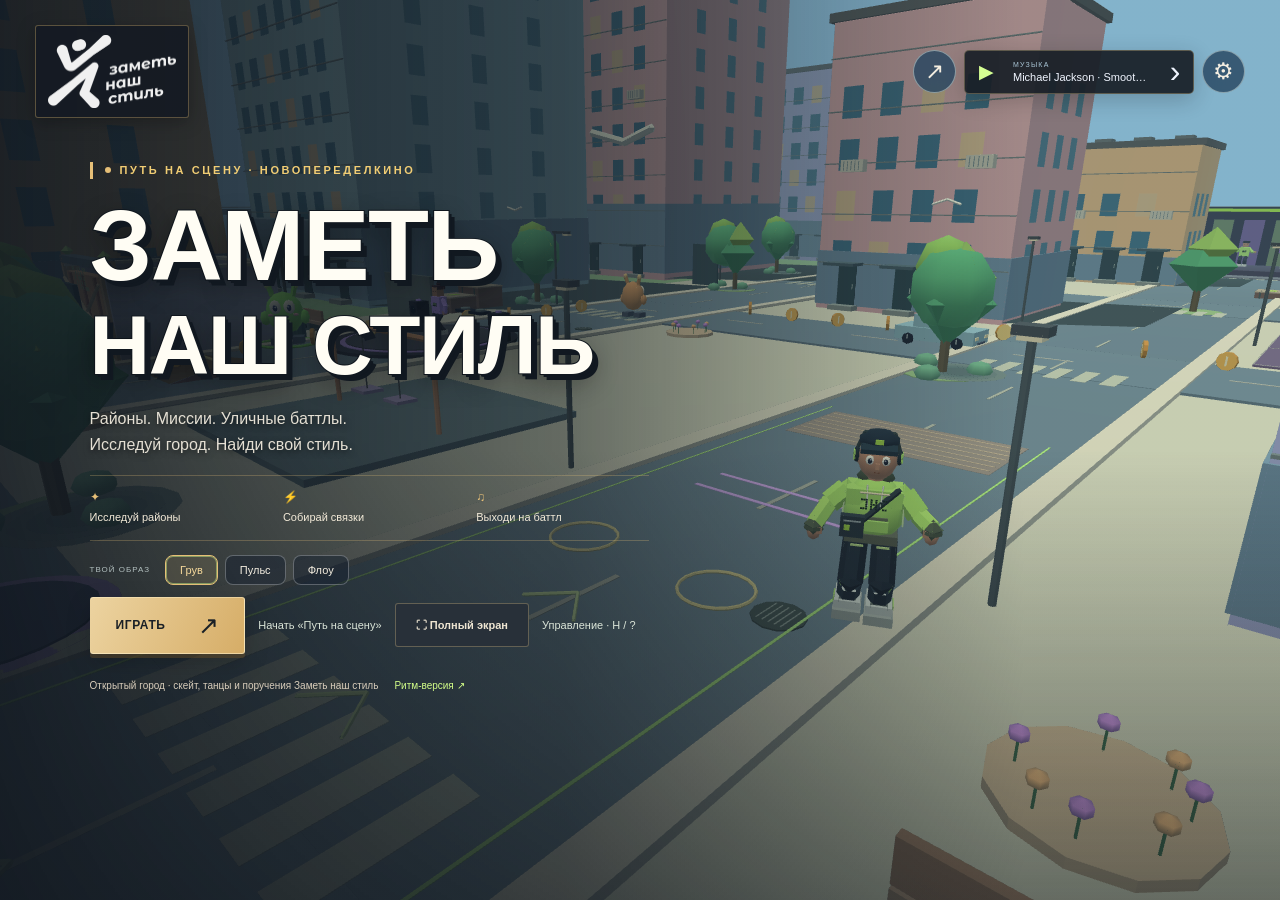
==== commit e8c0994b: "Update verified game v-lite-398a0438822c" ====
--- a/index.html
+++ b/index.html
@@ -1,4 +1,4 @@
-<!doctype html><html lang="ru"><head><meta charset="utf-8"><meta name="viewport" content="width=device-width, initial-scale=1, maximum-scale=1, user-scalable=no, viewport-fit=cover"><meta name="apple-mobile-web-app-capable" content="yes"><meta name="apple-mobile-web-app-status-bar-style" content="black-translucent"><meta name="apple-mobile-web-app-title" content="Заметь наш стиль"><link rel="manifest" href="v-lite-25afe2741285/app.webmanifest"><meta name="theme-color" content="#101722"><meta name="description" content="Заметь наш стиль: Путь на сцену. Трёхмерное приключение команды Заметь наш стиль по Новопеределкино. Дружи с монстрами, получай суперсилы, катайся и выходи на сцену Заметь наш стиль. Играй с телефона по ссылке."><title>Заметь наш стиль: Путь на сцену</title>
+<!doctype html><html lang="ru"><head><meta charset="utf-8"><meta name="viewport" content="width=device-width, initial-scale=1, maximum-scale=1, user-scalable=no, viewport-fit=cover"><meta name="apple-mobile-web-app-capable" content="yes"><meta name="apple-mobile-web-app-status-bar-style" content="black-translucent"><meta name="apple-mobile-web-app-title" content="Заметь наш стиль"><link rel="manifest" href="v-lite-398a0438822c/app.webmanifest"><meta name="theme-color" content="#101722"><meta name="description" content="Заметь наш стиль: Путь на сцену. Трёхмерное приключение команды Заметь наш стиль по Новопеределкино. Дружи с монстрами, получай суперсилы, катайся и выходи на сцену Заметь наш стиль. Играй с телефона по ссылке."><title>Заметь наш стиль: Путь на сцену</title>
 <link rel="canonical" href="https://buty3578.github.io/zns-game/">
 <meta property="og:type" content="website">
 <meta property="og:locale" content="ru_RU">
@@ -6,8 +6,8 @@
 <meta property="og:title" content="Заметь наш стиль: Путь на сцену">
 <meta property="og:description" content="Танцы, скейтбординг и путешествия по Москве. Игра студии «Заметь наш стиль» — запускай прямо в браузере с телефона или компьютера!">
 <meta property="og:url" content="https://buty3578.github.io/zns-game/">
-<meta property="og:image" content="https://buty3578.github.io/zns-game/v-lite-25afe2741285/assets/social-preview.jpg">
-<meta property="og:image:secure_url" content="https://buty3578.github.io/zns-game/v-lite-25afe2741285/assets/social-preview.jpg">
+<meta property="og:image" content="https://buty3578.github.io/zns-game/v-lite-398a0438822c/assets/social-preview.jpg">
+<meta property="og:image:secure_url" content="https://buty3578.github.io/zns-game/v-lite-398a0438822c/assets/social-preview.jpg">
 <meta property="og:image:type" content="image/jpeg">
 <meta property="og:image:width" content="1200">
 <meta property="og:image:height" content="630">
@@ -15,19 +15,19 @@
 <meta name="twitter:card" content="summary_large_image">
 <meta name="twitter:title" content="Заметь наш стиль: Путь на сцену">
 <meta name="twitter:description" content="Танцы, скейтбординг и путешествия по Москве. Игра студии «Заметь наш стиль» — запускай прямо в браузере с телефона или компьютера!">
-<meta name="twitter:image" content="https://buty3578.github.io/zns-game/v-lite-25afe2741285/assets/social-preview.jpg">
+<meta name="twitter:image" content="https://buty3578.github.io/zns-game/v-lite-398a0438822c/assets/social-preview.jpg">
 <meta name="twitter:image:alt" content="Персонаж игры «Заметь наш стиль: Путь на сцену».">
-<link rel="icon" type="image/png" href="v-lite-25afe2741285/assets/zns-logo.png"><link rel="stylesheet" href="v-lite-25afe2741285/arcade/style.css"><link rel="stylesheet" href="v-lite-25afe2741285/arcade/mobile.css"><link rel="stylesheet" href="v-lite-25afe2741285/arcade/dance.css"><link rel="stylesheet" href="v-lite-25afe2741285/arcade/controls.css"><link rel="stylesheet" href="v-lite-25afe2741285/arcade/freestyle.css"><link rel="stylesheet" href="v-lite-25afe2741285/arcade/identity.css"></head><body data-state="home">
+<link rel="apple-touch-icon" sizes="180x180" href="v-lite-398a0438822c/assets/app-icon-180.png"><link rel="icon" type="image/png" sizes="192x192" href="v-lite-398a0438822c/assets/app-icon-192.png"><link rel="stylesheet" href="v-lite-398a0438822c/arcade/style.css"><link rel="stylesheet" href="v-lite-398a0438822c/arcade/mobile.css"><link rel="stylesheet" href="v-lite-398a0438822c/arcade/dance.css"><link rel="stylesheet" href="v-lite-398a0438822c/arcade/controls.css"><link rel="stylesheet" href="v-lite-398a0438822c/arcade/freestyle.css"><link rel="stylesheet" href="v-lite-398a0438822c/arcade/identity.css"></head><body data-state="home">
 <canvas id="world" aria-label="Трёхмерный район Новопеределкино и танцор команды Заметь наш стиль"></canvas><div class="vignette"></div><div id="labels" aria-hidden="true"></div>
-<header><a class="logo" href="#" id="logo" aria-label="Заметь наш стиль: Путь на сцену — главное меню"><img src="v-lite-25afe2741285/assets/zns-logo.png" alt="Заметь наш стиль" width="102" height="58"></a><div class="header-actions"><button id="share" class="icon" title="Поделиться ссылкой" aria-label="Поделиться ссылкой">↗</button><div class="quick-player"><button id="quickMusic" aria-label="Включить музыку" title="Включить музыку">▶</button><button id="musicOpen" title="Выбрать музыку" aria-label="Выбрать музыку"><small>МУЗЫКА</small><span id="quickMusicName">Выбрать трек</span></button><button id="nextMusic" aria-label="Следующий трек" title="Следующий трек">›</button></div><button id="sound" class="icon" title="Настройки" aria-label="Настройки">⚙</button><button id="pause" class="icon hidden" title="Пауза" aria-label="Пауза">Ⅱ</button></div></header>
+<header><a class="logo" href="#" id="logo" aria-label="Заметь наш стиль: Путь на сцену — главное меню"><img src="v-lite-398a0438822c/assets/zns-logo.png" alt="Заметь наш стиль" width="102" height="58"></a><div class="header-actions"><button id="share" class="icon" title="Поделиться ссылкой" aria-label="Поделиться ссылкой">↗</button><div class="quick-player"><button id="quickMusic" aria-label="Включить музыку" title="Включить музыку">▶</button><button id="musicOpen" title="Выбрать музыку" aria-label="Выбрать музыку"><small>МУЗЫКА</small><span id="quickMusicName">Выбрать трек</span></button><button id="nextMusic" aria-label="Следующий трек" title="Следующий трек">›</button></div><button id="sound" class="icon" title="Настройки" aria-label="Настройки">⚙</button><button id="pause" class="icon hidden" title="Пауза" aria-label="Пауза">Ⅱ</button></div></header>
 <section id="home" class="home"><div class="eyebrow"><i></i> ПУТЬ НА СЦЕНУ · НОВОПЕРЕДЕЛКИНО</div><h1 aria-label="Заметь наш стиль: Путь на сцену">ЗАМЕТЬ<br><em>НАШ СТИЛЬ</em></h1><p class="lead">Районы. Миссии. Уличные баттлы.<br>Исследуй город. Найди свой стиль.</p><div class="features"><span>✦ <b>Исследуй районы</b></span><span>⚡ <b>Собирай связки</b></span><span>♫ <b>Выходи на баттл</b></span></div><div class="looks"><span>ТВОЙ ОБРАЗ</span><button data-look="0" class="selected">Грув</button><button data-look="1">Пульс</button><button data-look="2">Флоу</button></div><button class="primary" id="start">ВЫЙТИ В РАЙОН <span>↗</span></button><button class="subtle hidden" id="newGame">Начать заново</button><button class="subtle" id="storyStart">Начать «Путь на сцену»</button><p class="control-note"><span class="desktop-copy">W/S — идти · A/D — поворот с камерой · Пробел — прыгать<br>B — скейт · X — сойти · G — баттл · R — танец<br>H — все команды · Зажми мышь — камера</span><span class="mobile-copy">Левый палец — движение в любую сторону<br>Правый палец — камера · ↑ — прыжок<br>Скейт рядом с прыжком · ··· — другие действия<br>«Действия» — задания, баттлы и все команды</span></p><button id="fullscreenButton" class="secondary" aria-label="Полный экран">⛶ Полный экран</button><button id="homeControls" class="subtle">Управление · H / ?</button><div class="home-foot"><span>Открытый город · скейт, танцы и поручения Заметь наш стиль</span><a href="rhythm.html">Ритм-версия ↗</a></div></section>
 <output id="fpsHud" class="fps-hud hidden" aria-label="Частота кадров"></output><div id="hud" class="hidden"><div class="mission"><button id="missionOpen" class="mission-brief" aria-label="Открыть задание и награды"><span class="eyebrow" id="missionStep">ПРИКЛЮЧЕНИЕ 1 / 5</span><span id="objective">Собери монеты</span><span class="mission-more" aria-hidden="true">›</span></button><div id="storyProgress" class="story-progress hidden" role="progressbar" aria-label="Прогресс миссии"><i id="storyProgressFill"></i></div><div id="questProgress" class="quest-progress"></div><p id="objectiveHint">Золотая дорожка ведёт к первому баттлу.</p><div class="counters"><span class="coin-icon">◉</span><b id="coinCount">0</b><span class="divider"></span><span>♫</span><b id="trackCount">0 / 3</b><span class="score-mini">★ <b id="scoreCount">0</b></span><button id="tracksButton" aria-label="Открыть коллекцию треков">♫</button></div></div><button id="menuOpen" class="hud-menu" aria-label="Открыть меню">☰</button><button id="mapOpen" class="map-wrap" aria-label="Открыть большую карту района"><canvas id="map" width="150" height="150" aria-label="Карта района с игроком, монетами и целью"></canvas><span>КАРТА ⤢</span></button><div id="powerHud" class="power-hud hidden"><strong id="powerName"></strong><span id="speedValue"></span><small id="powerHint"></small><div><i id="powerMeter"></i></div></div><div id="artifactPowerHud" class="artifact-power hidden" role="status" aria-live="polite"></div><div id="challengeTimer" class="challenge-timer hidden"></div><div id="guide" class="guide"><span id="guideArrow">↑</span><div><b id="guideDistance">20 м</b><small id="guideLabel">ДО ЦЕЛИ</small></div></div><div id="environmentStatus" class="environment-status" role="status" aria-label="Время суток и погода">День · Ясно</div><div id="tip" class="tip">Иди за монетами. Цветные монстры дарят суперсилы!</div><div id="worldActions" class="world-actions"><button id="mobileMore" class="mobile-more" aria-label="Другие действия" aria-expanded="false">···<small>ЕЩЁ</small></button><button id="interact" class="action" disabled><b>БАТТЛ</b><small>Подойди к сопернику</small></button><button id="boardButton" class="action-tile">Скейт<small>B · достать</small></button><button id="trainView" class="hidden" aria-label="Переключить вид из поезда">Вид · Камера</button><button id="exitButton" class="action-tile hidden">Сойти · X</button><button id="nitroButton" class="action-tile hidden">⚡ Нитро<small>Z · держать</small><span class="nitro-track"><i id="nitroFill"></i></span></button><button id="brakeButton" class="action-tile hidden">Тормоз<small>Ctrl · держать</small></button><button id="dashBurst" class="action-tile">Рывок<small>Q · нажать</small></button><button id="jump" class="jump" aria-label="Прыжок">↑<small id="jumpLabel">ПРЫЖОК</small></button><button id="skateTrick" class="jump trick-control" aria-label="Выполнить выбранный трюк">↻<small><span class="desktop-copy">T · </span>ТРЮК</small></button><select id="trickChoice" class="trick-control" aria-label="Выбрать трюк"><option value="ollie">Ollie</option><option value="kickflip">Kickflip</option><option value="heelflip">Heelflip</option><option value="shoveit">Pop Shove-it</option><option value="varial">Varial Kickflip</option><option value="hardflip">Hardflip · рампа</option><option value="inwardheel">Inward Heelflip · рампа</option><option value="shove360">360 Shove-it · рампа</option><option value="spin180">180° Spin</option><option value="manual">Manual · баланс</option><option value="spin360">360° Spin</option></select><button id="dash" class="jump dash" aria-label="Бег или ускорение транспорта: удерживать">»<small>БЕГ · ДЕРЖАТЬ</small></button><button id="super" class="jump super" aria-label="Суперспособность">✦<small>СУПЕРСИЛА</small></button><button id="dance" class="jump dance" aria-label="Танцевать">♫<small>ТАНЕЦ</small></button><div class="stamina" title="Энергия рывка"><i id="staminaFill"></i></div></div><div id="moveZone" class="move-zone" role="group" aria-label="Левая зона движения: поставь палец и отклони в нужную сторону"></div><div id="joystick" class="joystick" role="group" aria-label="Джойстик движения: отклони для ходьбы"><div id="stick"></div><span id="stickHint" class="stick-hint">ЛЕВЫЙ ПАЛЕЦ — ДВИЖЕНИЕ</span></div><button id="controlsOpen" class="controls-help" aria-label="Все команды и управление">?</button><div class="desktop-help">W/S — идти · A/D — поворот · Пробел — прыжок · B — скейт · X — сойти · V — транспорт · G — баттл · H — все команды</div></div>
 <div id="mirrorCast" class="mirror-cast hidden"><span id="mirrorPlayerLabel"></span><span id="mirrorOpponentLabel"></span></div><section id="freestyle" class="freestyle hidden" aria-label="Танцевальный фристайл-баттл"><div class="freestyle-head"><div><small id="freestyleTurn">ХОД СОПЕРНИКА</small><h2 id="freestyleName">Команда района</h2></div><div class="freestyle-stats"><span>ПОВТОРЕНО<br><b id="freestyleCombo">0</b></span><span>ШАГ<br><b id="freestyleBeat">1</b></span><span>ОЧКИ<br><b id="freestyleScore">0</b></span><span>ЗАЛ<br><b id="freestyleHype">35%</b></span></div></div><div class="mirror-steps"><span id="mirrorStep0">1 · Смотри</span><span id="mirrorStep1">2 · Повтори</span><span id="mirrorStep2">3 · Покажи</span><span id="mirrorStep3">4 · Ответ</span></div><p id="mirrorGuide" class="mirror-guide"></p><p id="freestylePrompt" class="freestyle-prompt">Смотри на комбинацию соперника.</p><div class="freestyle-feedback" id="freestyleFeedback" role="status"></div><div class="freestyle-meter"><i id="freestyleProgress"></i></div></section><div id="freestyleWheel" class="freestyle-wheel hidden"><div id="freestyleCategories" class="freestyle-categories" aria-label="Категории танца"></div><div class="mirror-plan"><span id="mirrorSlot0">1. Выбери движение</span><span id="mirrorSlot1">2. Выбери движение</span><span id="mirrorSlot2">3. Выбери движение</span><span id="mirrorSlot3" class="hidden">4. Выбери движение</span><span id="mirrorSlot4" class="hidden">5. Выбери движение</span></div><div class="mirror-actions"><button id="mirrorWatch">Смотреть связку · 3 движения ▶</button><button id="mirrorPractice">▶ Разобрать движения</button><button id="mirrorReplay">↻ Показ ещё раз</button><button id="mirrorPerform">Исполнить связку ▶</button></div><div id="mirrorTools" class="mirror-tools hidden"><button id="mirrorUndo">↶ Убрать последнее</button><button id="mirrorSkip">Пропустить ход</button></div><div id="freestyleChoices" class="freestyle-choices" aria-label="Выбор движения"></div><div class="freestyle-hint">Собери связку → «Исполнить связку». «Разобрать» показывает движение медленно.</div></div><div id="battle" class="battle hidden"><div class="beat-pulse" id="beatPulse">● ● ● ●</div><div class="battle-title"><div><div class="eyebrow">ТАНЦЕВАЛЬНЫЙ БАТТЛ</div><h2 id="rivalName">Дворовый чемпион</h2></div><div class="battle-score"><b id="battleScore">0</b><small>ОЧКИ</small></div><div class="battle-score"><b id="battleCombo">0</b><small>КОМБО</small></div></div><p id="battleRule" class="battle-rule">Нажимай в такт, держи длинные ноты, копи заряд «Драйва».</p><div class="battle-power"><div><span>ПОДДЕРЖКА ЗАЛА <b id="crowdValue">50</b></span><div class="crowd-meter"><i id="crowdFill"></i></div></div><button id="drive" disabled>ДРАЙВ 0%</button></div><div class="battle-track"><canvas id="battleCanvas" aria-label="Ритм-дорожки для танцевального баттла"></canvas><div id="judge" class="judge"></div><div class="battle-keys"><button data-lane="0" aria-label="Влево">←</button><button data-lane="1" aria-label="Вниз">↓</button><button data-lane="2" aria-label="Вверх">↑</button><button data-lane="3" aria-label="Вправо">→</button></div></div><div class="battle-bottom"><span id="battleTime">РАЗОГРЕВ</span><div><i id="battleProgress"></i></div><span id="battleAccuracy">0%</span></div></div>
 <section id="result" class="overlay hidden"><div class="panel"><div class="eyebrow" id="resultTag">БАТТЛ ВЫИГРАН</div><div class="record-disc">♫<span>ЗНС</span></div><h2 id="resultTitle">ТВОЙ НОВЫЙ ТРЕК</h2><h3 id="resultTrack">Грув нашего двора</h3><div class="result-stats"><div><b id="resultScore">0</b><span>ОЧКИ</span></div><div><b id="resultAccuracy">100%</b><span>ТОЧНОСТЬ</span></div><div><b id="resultCombo">24</b><span>КОМБО</span></div></div><p id="resultJudgments"></p><p id="resultMessage">Трек добавлен в коллекцию. Район становится твоей сценой.</p><button id="continue" class="primary">ДАЛЬШЕ ПО РАЙОНУ <span>↗</span></button><button id="retryBattle" class="secondary hidden">Ещё один баттл</button></div></section>
-<section id="storyFinal" class="overlay hidden"><div class="panel final-panel story-final"><div class="eyebrow">МИССИЯ «ПУТЬ НА СЦЕНУ» ПРОЙДЕНА</div><div class="final-mark"><img src="v-lite-25afe2741285/assets/zns-logo.png" alt="Заметь наш стиль" width="170" height="97"></div><h2>ТЫ НА <em>СЦЕНЕ!</em></h2><p id="storyTotal" class="invitation"></p><p id="storyResult"></p><p id="storyReward"></p><p id="storyBest"></p><a class="primary" href="https://znsdance.ru/" target="_blank" rel="noopener noreferrer">О СТУДИИ ↗</a><div class="final-links"><button id="storyReplay" class="secondary">Повторить миссию</button><button id="storyExplore" class="secondary">Исследовать район</button></div></div></section><section id="final" class="overlay hidden"><div class="panel final-panel"><div class="eyebrow">РАЙОН УСЛЫШАЛ ТВОЙ СТИЛЬ</div><div class="final-mark"><img src="v-lite-25afe2741285/assets/zns-logo.png" alt="Заметь наш стиль" width="170" height="97"></div><h2>ЭТО ТОЛЬКО<br><em>НАЧАЛО.</em></h2><p class="invitation"><strong>ТЫ ПРОШЁЛ ПУТЬ НА СЦЕНУ!</strong><br>ТЕПЕРЬ ПОПРОБУЙ СЕБЯ В НАСТОЯЩЕЙ КОМАНДЕ <strong>ЗАМЕТЬ НАШ СТИЛЬ!</strong></p><p class="final-sub">Из первых движений — в команду. Из зала — на сцену.</p><a id="schoolLink" class="primary" href="https://znsdance.ru/" target="_blank" rel="noopener">ЗАПИСАТЬСЯ НА ТАНЦЫ <span>↗</span></a><div class="final-links"><button id="shareFinal" class="secondary">Пригласить друга ↗</button><button id="freeRoam" class="secondary">ПРОДОЛЖИТЬ ИГРАТЬ</button></div><a id="schoolSite" class="site-link" href="https://znsdance.ru/" target="_blank" rel="noopener">Перейти на сайт школы · znsdance.ru ↗</a></div></section>
+<section id="storyFinal" class="overlay hidden"><div class="panel final-panel story-final"><div class="eyebrow">МИССИЯ «ПУТЬ НА СЦЕНУ» ПРОЙДЕНА</div><div class="final-mark"><img src="v-lite-398a0438822c/assets/zns-logo.png" alt="Заметь наш стиль" width="170" height="97"></div><h2>ТЫ НА <em>СЦЕНЕ!</em></h2><p id="storyTotal" class="invitation"></p><p id="storyResult"></p><p id="storyReward"></p><p id="storyBest"></p><a class="primary" href="https://znsdance.ru/" target="_blank" rel="noopener noreferrer">О СТУДИИ ↗</a><div class="final-links"><button id="storyReplay" class="secondary">Повторить миссию</button><button id="storyExplore" class="secondary">Исследовать район</button></div></div></section><section id="final" class="overlay hidden"><div class="panel final-panel"><div class="eyebrow">РАЙОН УСЛЫШАЛ ТВОЙ СТИЛЬ</div><div class="final-mark"><img src="v-lite-398a0438822c/assets/zns-logo.png" alt="Заметь наш стиль" width="170" height="97"></div><h2>ЭТО ТОЛЬКО<br><em>НАЧАЛО.</em></h2><p class="invitation"><strong>ТЫ ПРОШЁЛ ПУТЬ НА СЦЕНУ!</strong><br>ТЕПЕРЬ ПОПРОБУЙ СЕБЯ В НАСТОЯЩЕЙ КОМАНДЕ <strong>ЗАМЕТЬ НАШ СТИЛЬ!</strong></p><p class="final-sub">Из первых движений — в команду. Из зала — на сцену.</p><a id="schoolLink" class="primary" href="https://znsdance.ru/" target="_blank" rel="noopener">ЗАПИСАТЬСЯ НА ТАНЦЫ <span>↗</span></a><div class="final-links"><button id="shareFinal" class="secondary">Пригласить друга ↗</button><button id="freeRoam" class="secondary">ПРОДОЛЖИТЬ ИГРАТЬ</button></div><a id="schoolSite" class="site-link" href="https://znsdance.ru/" target="_blank" rel="noopener">Перейти на сайт школы · znsdance.ru ↗</a></div></section>
 <dialog id="pauseDialog"><div class="eyebrow">РАЙОН ПОДОЖДЁТ</div><h2>Пауза</h2><p>Игра и музыка остановлены.</p><button id="resume" class="primary full">ПРОДОЛЖИТЬ <span>↗</span></button><div class="pause-tools"><button id="pauseFullscreen" class="secondary">⛶ Полный экран</button><button id="pauseMusicMenu" class="secondary">♫ Музыка</button><button id="pauseSettings" class="secondary">⚙ Настройки</button><button id="pauseJournal" class="secondary">Задания</button><button id="pauseMap" class="secondary">Карта</button><button id="pauseControls" class="secondary">? Управление</button><button id="pauseShare" class="secondary">Поделиться</button></div><button id="homeButton" class="secondary full">На главный экран</button><a class="site-link" href="https://znsdance.ru/" target="_blank" rel="noopener">Школа «Заметь наш стиль» ↗</a></dialog>
 <dialog id="touchActions"><div class="modal-head"><h2>Действия касанием</h2><button id="closeTouchActions" class="icon" aria-label="Закрыть действия">×</button></div><p>Подойди к объекту и нажми его действие. Баттл — у танцоров; задания и маршруты — в журнале.</p><button id="touchContext" class="secondary full">Действие рядом</button><div class="touch-command-grid"><button id="touchCmd-journal">Задания и миссии</button><button id="touchCmd-map">Карта и места</button><button id="touchCmd-battle">Начать баттл / джем</button><button id="touchCmd-train">Урок у тренера</button><button id="touchCmd-board">Встать на скейт</button><button id="touchCmd-exit">Сойти / выйти</button><button id="touchCmd-vehicle">Сесть в транспорт</button><button id="touchCmd-metro">Войти в метро</button><button id="touchCmd-dance">Танец / финал</button><button id="touchCmd-challenge">Начать испытание</button><button id="touchCmd-power">Суперспособность</button><button id="touchCmd-dash">Рывок</button><button id="touchCmd-manual">Баланс на скейте</button><button id="touchCmd-recover">К контрольной точке</button><button id="touchCmd-music">Музыка: пауза / играть</button><button id="touchCmd-help">Как управлять</button></div></dialog><dialog id="controls"><div class="modal-head"><h2>Управление</h2><button id="closeControls" class="icon" aria-label="Закрыть управление">×</button></div><p>На телефоне: левый джойстик двигает героя относительно камеры, правый палец вращает обзор. На скейте и транспорте джойстик задаёт газ, тормоз и поворот. «Тормоз» и «Нитро» удерживай; остальные кнопки нажимай один раз. Контекстная кнопка подписана действием у объекта.</p><p>Монеты и винилы собираются касанием. Дружеские персонажи дают силу при приближении; Кнопка «Суперсила» применяет её.</p><div id="controlsList"></div></dialog><dialog id="settings"><div class="modal-head"><h2>Твой ритм</h2><button id="closeSettings" class="icon" aria-label="Закрыть">×</button></div><label>Громкость <output id="volumeValue">60%</output><input id="volume" type="range" min="0" max="100" value="60"></label><label>Задержка звука <output id="offsetValue">0 мс</output><input id="offset" type="range" min="-250" max="250" step="5" value="0"></label><p class="help">Звук запаздывает — двигай в плюс: дорожка тоже задержится. Сначала настрой звук, затем ввод. Начни с 0 мс и подстрой по ощущениям.</p><label>Задержка ввода <output id="inputOffsetValue">0 мс</output><input id="inputOffset" type="range" min="-250" max="250" step="5" value="0"></label><p class="help">Нажатия регистрируются поздно — добавь плюс. Минус компенсирует ранние нажатия. Perfect: ±75 мс, Good: до ±160 мс. Начни с 0 мс.</p><label>Качество графики <select id="qualityLevel"><option value="auto">Авто</option><option value="low">Низкое</option><option value="medium">Среднее</option><option value="high">Высокое</option></select></label><p id="qualityStatus" class="help">Сейчас: Среднее · авто</p><label class="toggle">Экономный режим графики <input id="lowGraphics" type="checkbox"></label><label class="toggle">Показывать FPS <input id="showFps" type="checkbox"></label><p id="performanceStatus" class="help">Измерение FPS: начни игру</p><label class="toggle">Звуки действий <input id="effects" type="checkbox" checked></label><p class="help">Авто снижает качество при устойчивой просадке FPS. Низкое качество уменьшает разрешение и количество эффектов. Награды сохраняются на этом устройстве. E в баттле включает заряженный «Драйв».</p><a class="site-link" href="rhythm.html">Открыть классическую ритм-версию ↗</a></dialog>
 <dialog id="tracks"><div class="modal-head"><h2>Музыка</h2><button id="closeTracks" class="icon" aria-label="Закрыть">×</button></div><p class="now-playing" id="musicNow">Выбери трек</p><div class="music-buttons"><button id="playMusic" class="secondary">▶ Продолжить</button><button id="stopMusic" class="secondary">Ⅱ Пауза</button><button id="nextMusicMenu" class="secondary">Следующий ›</button></div><label class="music-volume">Громкость <output id="musicVolumeValue">55%</output><input id="musicVolume" type="range" min="0" max="100" value="55"></label><div class="track-scroller"><h3 id="providedHeading" class="music-section">Твоя музыка</h3><div id="providedTracks"></div><h3 class="music-section">Музыка района</h3><div id="trackList"></div></div><div class="upload-box"><input type="file" id="musicFile" accept="audio/*,.mp3,.m4a,.wav,.ogg" hidden><button id="uploadMusic" class="primary full">ЗАГРУЗИТЬ МУЗЫКУ ＋</button><p id="localTrack">MP3 с телефона или компьютера</p><p class="help">MP3, M4A, WAV или OGG · до 60 МБ. Загрузка — только для прослушивания, точная ритм-карта автоматически не создаётся. Баттл использует настроенный трек Заметь наш стиль. Файл остаётся на устройстве; после обновления страницы выбери его снова.</p><p id="musicError" class="music-error hidden" role="alert"></p><div class="local-music-actions"><button id="playLocal" class="secondary hidden">Включить мой трек</button><button id="removeLocal" class="secondary hidden">Убрать трек</button></div></div></dialog>
 <dialog id="shareDialog"><div class="modal-head"><h2>Позови свою команду</h2><button id="closeShare" class="icon" aria-label="Закрыть">×</button></div><p>Отправь эту ссылку друзьям. Играть можно прямо с телефона.</p><input id="shareUrl" readonly aria-label="Ссылка на игру"><button id="copyShare" class="primary full">СКОПИРОВАТЬ ССЫЛКУ <span>↗</span></button></dialog>
 <dialog id="resetDialog"><h2>Начать с нуля?</h2><p>Монеты, пройденные задания, открытые треки и награды этого приключения будут сброшены.</p><button id="confirmReset" class="primary full">НАЧАТЬ ЗАНОВО</button><button id="cancelReset" class="secondary full">Сохранить мой прогресс</button></dialog>
-<dialog id="journal"><div class="modal-head"><h2>Мои приключения</h2><button id="closeJournal" class="icon" aria-label="Закрыть">×</button></div><div class="journal-current"><small id="journalStory">Путь на сцену</small><small>СЕЙЧАС</small><h3 id="journalObjective"></h3><p id="journalHint"></p></div><section class="mission-card"><h3>Большой город · поручения Заметь наш стиль</h3><p id="capitalStatus"></p><button id="capitalContract0" class="secondary full">Винил для МГУ</button><button id="capitalContract1" class="secondary full">Большой городской заезд</button><button id="capitalContract2" class="secondary full">Звук на набережной</button><button id="capitalContract3" class="secondary full">От фонтана к мечте</button><button id="capitalCancel" class="subtle hidden">Отменить поручение</button></section><div class="side-quests"><button id="journalButton" aria-label="Мои приключения и награды">★ Награды</button><button id="secretsButton">◈ Тайники <b id="secretsCount">0 / 3</b></button><button id="raceButton">↗ <b id="raceStatus">Забег</b></button></div><button id="journalMap" class="secondary full">Новые места на карте ↗</button><section class="music-missions"><h3>Приключение · Спаси музыкальный артефакт</h3><p>Найди артефакт в парке и доставь его в студию Заметь наш стиль. Противники вскоре возвращаются на свои места; светящиеся предметы дают временные способности.</p><button id="artifactMissionStart" class="secondary full">Начать приключение</button><p id="artifactMissionStatus"></p></section><section class="music-missions"><h3>Маршрут команды · Заметь наш стиль</h3><p>Школа → скейт до Московского → три чистых гринда → ответ команде → возвращение в школу.</p><p>Улица <b id="crewStreet">0</b> REP · Танец <b id="crewDance">0</b> REP</p><p id="crewRouteStatus"></p><button id="crewRouteStart" class="secondary full">Начать маршрут команды</button><button id="crewRouteCancel" class="subtle hidden">Остановить маршрут</button></section><section class="music-missions"><h3>Транспортный маршрут</h3><p>Дополнительный заезд через 8 колец за 100 секунд. Сначала сядь в машину или на мотоцикл; скейт остаётся основным транспортом для остальных маршрутов.</p><button id="vehicleCourseStart" class="secondary full">Начать заезд</button><p id="vehicleCourseStatus"></p></section><section class="music-missions"><h3>Миссии Заметь наш стиль · скейт-парк</h3><p>Старт переносит тебя со скейтом к началу трассы. Прогресс текущей миссии сбрасывается только при новом запуске.</p><button id="musicMission0" class="secondary full">1. Первый заезд</button><p>10 винилов и короткая трасса · +250 очков, 5 монет</p><button id="musicMission1" class="secondary full">2. Покори рампы</button><p>3 рампы и финиш · +400 очков, 8 монет</p><button id="musicMission2" class="secondary full">3. Музыкальный маршрут</button><p>15 винилов и танцпол · +500 очков, 10 монет</p><button id="musicMission3" class="secondary full">4. Стиль на 2000</button><p>2000 Style Points, три рампы, три вида трюков, два комбо · +600 очков, 12 монет</p><details class="trick-rules"><summary>Трюки и Style Points</summary><p>Ollie — 100 · Kickflip — 200 · 180° — 250 · 360° — 400. Чистая посадка: +100. В одном полёте засчитывается один трюк. Выход с гринда открывает следующий. Manual — 150; можно подготовить в полёте. Очки связки начисляются после чистого завершения, один бонус посадки на связку.</p><p>Разные трюки подряд за 8 секунд: +50 за разнообразие и множитель ×2, затем ×3. Повтор того же трюка начинает цепочку с ×1. Срыв отменяет очки полёта.</p><p>Пробел — Ollie. T — выбранный TRICK; 1/2/3 — Kickflip/180°/360°. На телефоне выбери трюк над TRICK. На земле TRICK сразу начинает прыжок; 360° лучше выполнять после вылета с высокой рампы.</p></details><p id="musicMissionStatus"></p><button id="cancelMusicMission" class="subtle">Отменить миссию</button></section><div id="journalList"></div><div id="parkRewards"></div><h3>Твои награды</h3><p id="achievementList"></p><p class="help">Секреты супергероев: сундук Бума, пластинка на крыше и комната невидимки. Ещё три кассеты ждут на ящиках.</p></dialog><dialog id="districtMap"><div class="modal-head"><h2>Карта города</h2><button id="closeMap" class="icon" aria-label="Закрыть карту">×</button></div><div id="mapViewport" class="map-viewport" tabindex="0" aria-label="Карта города: прокрутка влево и вправо"><canvas id="mapFull" width="2200" height="360" aria-label="Большая карта: старый район, новый квартал, скейт-парк, танцпол и студия Заметь наш стиль"></canvas></div><div class="map-focus"><button id="mapMe" class="secondary">Мой район</button><button id="mapTarget" class="secondary">Цель</button></div><p class="map-legend">Листай карту влево и вправо · ▲ Ты · М Вход в метро · жёлтый круг — поезд</p><div id="mapPlaces" class="map-places"></div><button id="storyRoute" class="secondary full">Вернуться к основному заданию</button><button id="cancelPark" class="subtle hidden">Остановить испытание</button></dialog><div id="reward" class="reward hidden" role="status"><strong id="rewardTitle"></strong><span id="rewardText"></span></div><div id="celebration" class="celebration hidden"><div class="eyebrow">ВСЯ КОМАНДА С ТОБОЙ</div><h2 id="celebrationTitle">ТВОЙ МОМЕНТ!</h2><button id="skipCelebration" class="secondary">Дальше ↗</button></div><button id="skateChallengeStart" class="challenge-start hidden">Начать круг · 60–90 с</button><div id="skateGuide" class="skate-guide hidden"><span class="desktop-copy">РАЗГОН W / ↑ → ПРОБЕЛ: OLLIE<br>1–6: ТРЮК · T НА ПЕРИЛАХ: СМЕНА<br>ОЧКИ ПРИ ПОСАДКЕ</span><span class="mobile-copy">ДЖОЙСТИК ВВЕРХ → РАЗГОН<br>ВЫБЕРИ ТРЮК → НАЖМИ «ТРЮК»<br>«OLLIE» — ПРОСТОЙ ПРЫЖОК</span></div><div id="styleHud" class="style-hud hidden"><span id="styleTotal"></span><b id="styleCombo">×1</b><span id="stylePending"></span><small id="styleBest"></small></div><div id="trickNotice" class="trick-notice hidden" role="status"></div><div id="missionTools" class="mission-tools hidden"><span id="tokenCount" role="status" aria-live="polite"></span><button id="missionRecover" aria-label="Вернуться к контрольной точке">↶ Точка</button></div><dialog id="missionResult" aria-labelledby="musicResultTitle"><div class="eyebrow">МИССИЯ ВЫПОЛНЕНА</div><h2 id="musicResultTitle"></h2><p id="musicResultStats"></p><p id="musicResultReward"></p><button id="retryMusicMission" class="primary full">Пройти ещё раз ↗</button><button id="closeMusicResult" class="secondary full">Вернуться в район</button></dialog><dialog id="artifactResult" aria-labelledby="artifactResultTitle"><div class="eyebrow">АРТЕФАКТ СПАСЁН</div><h2 id="artifactResultTitle">Путь до студии пройден!</h2><p id="artifactResultStats"></p><p id="artifactResultReward"></p><button id="artifactReplay" class="primary full">Пройти ещё раз ↗</button><button id="artifactExplore" class="secondary full">Вернуться в район</button></dialog><dialog id="vehicleCourseResult" aria-labelledby="vehicleCourseTitle"><div class="eyebrow">МАРШРУТ ПРОЙДЕН</div><h2 id="vehicleCourseTitle">Все кольца пройдены!</h2><p id="vehicleCourseStats"></p><p id="vehicleCourseReward"></p><button id="vehicleCourseReplay" class="primary full">Повторить заезд ↗</button><button id="vehicleCourseExplore" class="secondary full">Вернуться в район</button></dialog><dialog id="capitalResult"><div class="eyebrow">ГОРОДСКОЕ ПОРУЧЕНИЕ ВЫПОЛНЕНО</div><h2 id="capitalResultName"></h2><p id="capitalResultStats"></p><button id="capitalResultClose" class="primary full">Вернуться в город ↗</button></dialog><div id="toast" class="toast hidden" role="status"></div><div id="error" class="overlay hidden"><div class="panel"><h2>Не удалось запустить 3D</h2><p id="errorMessage"></p><a class="primary" href="rhythm.html">ИГРАТЬ В РИТМ-ВЕРСИЮ ↗</a></div></div><script type="module" src="v-lite-25afe2741285/arcade/main.mjs"></script></body></html>
+<dialog id="journal"><div class="modal-head"><h2>Мои приключения</h2><button id="closeJournal" class="icon" aria-label="Закрыть">×</button></div><div class="journal-current"><small id="journalStory">Путь на сцену</small><small>СЕЙЧАС</small><h3 id="journalObjective"></h3><p id="journalHint"></p></div><section class="mission-card"><h3>Большой город · поручения Заметь наш стиль</h3><p id="capitalStatus"></p><button id="capitalContract0" class="secondary full">Винил для МГУ</button><button id="capitalContract1" class="secondary full">Большой городской заезд</button><button id="capitalContract2" class="secondary full">Звук на набережной</button><button id="capitalContract3" class="secondary full">От фонтана к мечте</button><button id="capitalCancel" class="subtle hidden">Отменить поручение</button></section><div class="side-quests"><button id="journalButton" aria-label="Мои приключения и награды">★ Награды</button><button id="secretsButton">◈ Тайники <b id="secretsCount">0 / 3</b></button><button id="raceButton">↗ <b id="raceStatus">Забег</b></button></div><button id="journalMap" class="secondary full">Новые места на карте ↗</button><section class="music-missions"><h3>Приключение · Спаси музыкальный артефакт</h3><p>Найди артефакт в парке и доставь его в студию Заметь наш стиль. Противники вскоре возвращаются на свои места; светящиеся предметы дают временные способности.</p><button id="artifactMissionStart" class="secondary full">Начать приключение</button><p id="artifactMissionStatus"></p></section><section class="music-missions"><h3>Маршрут команды · Заметь наш стиль</h3><p>Школа → скейт до Московского → три чистых гринда → ответ команде → возвращение в школу.</p><p>Улица <b id="crewStreet">0</b> REP · Танец <b id="crewDance">0</b> REP</p><p id="crewRouteStatus"></p><button id="crewRouteStart" class="secondary full">Начать маршрут команды</button><button id="crewRouteCancel" class="subtle hidden">Остановить маршрут</button></section><section class="music-missions"><h3>Транспортный маршрут</h3><p>Дополнительный заезд через 8 колец за 100 секунд. Сначала сядь в машину или на мотоцикл; скейт остаётся основным транспортом для остальных маршрутов.</p><button id="vehicleCourseStart" class="secondary full">Начать заезд</button><p id="vehicleCourseStatus"></p></section><section class="music-missions"><h3>Миссии Заметь наш стиль · скейт-парк</h3><p>Старт переносит тебя со скейтом к началу трассы. Прогресс текущей миссии сбрасывается только при новом запуске.</p><button id="musicMission0" class="secondary full">1. Первый заезд</button><p>10 винилов и короткая трасса · +250 очков, 5 монет</p><button id="musicMission1" class="secondary full">2. Покори рампы</button><p>3 рампы и финиш · +400 очков, 8 монет</p><button id="musicMission2" class="secondary full">3. Музыкальный маршрут</button><p>15 винилов и танцпол · +500 очков, 10 монет</p><button id="musicMission3" class="secondary full">4. Стиль на 2000</button><p>2000 Style Points, три рампы, три вида трюков, два комбо · +600 очков, 12 монет</p><details class="trick-rules"><summary>Трюки и Style Points</summary><p>Ollie — 100 · Kickflip — 200 · 180° — 250 · 360° — 400. Чистая посадка: +100. В одном полёте засчитывается один трюк. Выход с гринда открывает следующий. Manual — 150; можно подготовить в полёте. Очки связки начисляются после чистого завершения, один бонус посадки на связку.</p><p>Разные трюки подряд за 8 секунд: +50 за разнообразие и множитель ×2, затем ×3. Повтор того же трюка начинает цепочку с ×1. Срыв отменяет очки полёта.</p><p>Пробел — Ollie. T — выбранный TRICK; 1/2/3 — Kickflip/180°/360°. На телефоне выбери трюк над TRICK. На земле TRICK сразу начинает прыжок; 360° лучше выполнять после вылета с высокой рампы.</p></details><p id="musicMissionStatus"></p><button id="cancelMusicMission" class="subtle">Отменить миссию</button></section><div id="journalList"></div><div id="parkRewards"></div><h3>Твои награды</h3><p id="achievementList"></p><p class="help">Секреты супергероев: сундук Бума, пластинка на крыше и комната невидимки. Ещё три кассеты ждут на ящиках.</p></dialog><dialog id="districtMap"><div class="modal-head"><h2>Карта города</h2><button id="closeMap" class="icon" aria-label="Закрыть карту">×</button></div><div id="mapViewport" class="map-viewport" tabindex="0" aria-label="Карта города: прокрутка влево и вправо"><canvas id="mapFull" width="2200" height="360" aria-label="Большая карта: старый район, новый квартал, скейт-парк, танцпол и студия Заметь наш стиль"></canvas></div><div class="map-focus"><button id="mapMe" class="secondary">Мой район</button><button id="mapTarget" class="secondary">Цель</button></div><p class="map-legend">Листай карту влево и вправо · ▲ Ты · М Вход в метро · жёлтый круг — поезд</p><div id="mapPlaces" class="map-places"></div><button id="storyRoute" class="secondary full">Вернуться к основному заданию</button><button id="cancelPark" class="subtle hidden">Остановить испытание</button></dialog><div id="reward" class="reward hidden" role="status"><strong id="rewardTitle"></strong><span id="rewardText"></span></div><div id="celebration" class="celebration hidden"><div class="eyebrow">ВСЯ КОМАНДА С ТОБОЙ</div><h2 id="celebrationTitle">ТВОЙ МОМЕНТ!</h2><button id="skipCelebration" class="secondary">Дальше ↗</button></div><button id="skateChallengeStart" class="challenge-start hidden">Начать круг · 60–90 с</button><div id="skateGuide" class="skate-guide hidden"><span class="desktop-copy">РАЗГОН W / ↑ → ПРОБЕЛ: OLLIE<br>1–6: ТРЮК · T НА ПЕРИЛАХ: СМЕНА<br>ОЧКИ ПРИ ПОСАДКЕ</span><span class="mobile-copy">ДЖОЙСТИК ВВЕРХ → РАЗГОН<br>ВЫБЕРИ ТРЮК → НАЖМИ «ТРЮК»<br>«OLLIE» — ПРОСТОЙ ПРЫЖОК</span></div><div id="styleHud" class="style-hud hidden"><span id="styleTotal"></span><b id="styleCombo">×1</b><span id="stylePending"></span><small id="styleBest"></small></div><div id="trickNotice" class="trick-notice hidden" role="status"></div><div id="missionTools" class="mission-tools hidden"><span id="tokenCount" role="status" aria-live="polite"></span><button id="missionRecover" aria-label="Вернуться к контрольной точке">↶ Точка</button></div><dialog id="missionResult" aria-labelledby="musicResultTitle"><div class="eyebrow">МИССИЯ ВЫПОЛНЕНА</div><h2 id="musicResultTitle"></h2><p id="musicResultStats"></p><p id="musicResultReward"></p><button id="retryMusicMission" class="primary full">Пройти ещё раз ↗</button><button id="closeMusicResult" class="secondary full">Вернуться в район</button></dialog><dialog id="artifactResult" aria-labelledby="artifactResultTitle"><div class="eyebrow">АРТЕФАКТ СПАСЁН</div><h2 id="artifactResultTitle">Путь до студии пройден!</h2><p id="artifactResultStats"></p><p id="artifactResultReward"></p><button id="artifactReplay" class="primary full">Пройти ещё раз ↗</button><button id="artifactExplore" class="secondary full">Вернуться в район</button></dialog><dialog id="vehicleCourseResult" aria-labelledby="vehicleCourseTitle"><div class="eyebrow">МАРШРУТ ПРОЙДЕН</div><h2 id="vehicleCourseTitle">Все кольца пройдены!</h2><p id="vehicleCourseStats"></p><p id="vehicleCourseReward"></p><button id="vehicleCourseReplay" class="primary full">Повторить заезд ↗</button><button id="vehicleCourseExplore" class="secondary full">Вернуться в район</button></dialog><dialog id="capitalResult"><div class="eyebrow">ГОРОДСКОЕ ПОРУЧЕНИЕ ВЫПОЛНЕНО</div><h2 id="capitalResultName"></h2><p id="capitalResultStats"></p><button id="capitalResultClose" class="primary full">Вернуться в город ↗</button></dialog><div id="toast" class="toast hidden" role="status"></div><div id="error" class="overlay hidden"><div class="panel"><h2>Не удалось запустить 3D</h2><p id="errorMessage"></p><a class="primary" href="rhythm.html">ИГРАТЬ В РИТМ-ВЕРСИЮ ↗</a></div></div><script type="module" src="v-lite-398a0438822c/arcade/main.mjs"></script></body></html>
--- a/v-lite-398a0438822c/arcade/style.css
+++ b/v-lite-398a0438822c/arcade/style.css
@@ -0,0 +1,14 @@
+:root{--lime:#c6ff57;--purple:#c3a4ff;--ink:#141d2b;--muted:#b9c3c8;--line:#ffffff25;font-family:Arial,Helvetica,sans-serif;color:#fff;background:#101722;color-scheme:dark}*{box-sizing:border-box}body{margin:0;overflow:hidden;height:100dvh;overscroll-behavior:none}button,a,input{-webkit-tap-highlight-color:transparent}button{font:inherit;cursor:pointer;color:inherit}a{color:inherit;text-decoration:none}button:disabled{cursor:default}button:focus-visible,a:focus-visible,input:focus-visible{outline:2px solid var(--lime);outline-offset:4px}#world{position:fixed;inset:0;width:100%;height:100%;touch-action:none}.vignette{position:fixed;inset:0;pointer-events:none;background:linear-gradient(90deg,#111a29c9,transparent 73%),linear-gradient(180deg,#121c3044,transparent 23%,transparent 75%,#17223277)}header{position:fixed;left:35px;right:35px;top:max(25px,env(safe-area-inset-top));display:flex;justify-content:space-between;align-items:center;z-index:5;pointer-events:none}.logo{font-weight:950;font-style:italic;font-size:37px;letter-spacing:-4px;pointer-events:auto;text-shadow:0 3px 10px #0003;line-height:.85}.logo span{font-style:normal;font-size:11px;letter-spacing:0;vertical-align:top;margin-left:4px}.logo small{display:block;font-size:7px;letter-spacing:1.5px;font-style:normal;margin-top:8px}.header-actions{display:flex;gap:8px;pointer-events:auto}.icon{width:43px;height:43px;border:1px solid #ffffff35;border-radius:50%;background:#172231a6;backdrop-filter:blur(12px);font-size:23px;display:grid;place-items:center}.icon:hover{border-color:var(--lime);color:var(--lime)}.home{position:absolute;left:7%;top:21%;max-width:560px;z-index:3}.eyebrow{font-size:10px;letter-spacing:2px;font-weight:700;line-height:1.5;display:flex;gap:9px;align-items:center}.eyebrow i{width:6px;height:6px;border-radius:50%;background:var(--lime)}h1{font-size:clamp(70px,8vw,116px);font-weight:950;line-height:.86;letter-spacing:-6px;margin:25px 0 21px}em{font-style:normal;color:var(--lime)}.lead{font-size:17px;color:#e0e6e5;line-height:1.5}.features{display:flex;gap:21px;margin:26px 0 20px}.features>span{font-size:9px;color:var(--lime);letter-spacing:1px}.features b{display:block;color:#e1e6e6;font-size:10px;letter-spacing:0;margin-top:6px;font-weight:400}.looks{display:flex;gap:7px;align-items:center;margin:18px 0}.looks>span{font-size:8px;letter-spacing:1px;margin-right:8px;color:#b2bfbf}.looks button{border:1px solid #ffffff45;background:#17223288;padding:8px 14px;font-size:11px;border-radius:4px}.looks button.selected{color:var(--lime);border-color:var(--lime);background:#b6ef3920}.primary{display:inline-flex;align-items:center;justify-content:space-between;gap:32px;min-height:57px;padding:0 25px;border:0;border-radius:5px;background:var(--lime);color:#17251b;font-size:12px;font-weight:800;letter-spacing:.6px;box-shadow:0 4px 20px #0002}.primary span{font-size:25px;font-weight:400}.primary:hover{background:#d7ff8c}.subtle{background:none;border:0;color:#dbe5d8;padding:13px;font-size:11px}.control-note{font-size:10px;line-height:1.7;color:#c1c9c8;margin-top:18px}.mobile-copy{display:none}.home-foot{display:flex;gap:16px;font-size:8px;color:#aebcc1;margin-top:24px;align-items:center}.home-foot a{color:#edf1e3;white-space:nowrap}.hidden{display:none!important}#hud{position:absolute;inset:0;pointer-events:none;z-index:2}.mission{position:absolute;left:35px;top:105px;padding:18px 22px;background:#192432ce;border:1px solid #ffffff20;border-radius:9px;backdrop-filter:blur(14px);max-width:340px}.mission .eyebrow{font-size:8px;color:#bdd790}.mission h2{font-size:17px;margin:9px 0 6px;letter-spacing:-.2px}.mission p{font-size:10px;color:var(--muted);line-height:1.5;margin:0;max-width:280px}.counters{display:flex;gap:10px;align-items:center;border-top:1px solid var(--line);padding-top:13px;margin-top:14px;font-size:9px;color:#bcc8c6}.counters b{font-size:17px;color:#fff}.counters .coin-icon{font-size:23px;color:#ffcf63;line-height:1}.divider{width:1px;height:20px;background:var(--line);margin:0 4px}.counters button{margin-left:auto;background:none;border:0;color:var(--lime);font-size:23px;pointer-events:auto}.map-wrap{position:absolute;right:35px;top:100px;width:144px;background:#172331d9;border:1px solid #ffffff25;border-radius:12px;overflow:hidden;backdrop-filter:blur(8px)}#map{display:block;width:144px;height:144px}.map-wrap>span{font-size:7px;letter-spacing:2px;text-align:center;display:block;padding:0 0 10px;color:#a9b8bd}.guide{position:absolute;bottom:105px;left:50%;transform:translateX(-50%);display:flex;gap:9px;align-items:center;background:#182536ab;padding:9px 15px;border-radius:40px;border:1px solid #fff2;backdrop-filter:blur(8px)}#guideArrow{font-size:29px;color:var(--lime);display:block;width:26px;text-align:center}.guide b{display:block;font-size:14px}.guide small{display:block;font-size:7px;margin-top:3px;color:#c8d3cb;letter-spacing:1px}.tip{position:absolute;bottom:55px;left:50%;transform:translateX(-50%);font-size:10px;color:#e1e5df;text-align:center;width:min(500px,50%);text-shadow:0 1px 6px #000}.world-actions{position:absolute;bottom:45px;right:35px;display:flex;align-items:end;gap:12px;pointer-events:auto}.action{border:1px solid #e0ffad55;background:#243a2edd;border-radius:12px;min-width:145px;min-height:68px;padding:12px 16px;backdrop-filter:blur(8px)}.action b{display:block;color:var(--lime);font-size:12px;letter-spacing:1px}.action small{display:block;color:#c9d4cb;margin-top:8px;font-size:9px}.action:disabled{opacity:.65}.action.ready{background:var(--lime);border-color:var(--lime);box-shadow:0 0 25px #c6ff5740}.action.ready b,.action.ready small{color:#18271b}.jump{width:68px;height:68px;border-radius:50%;background:#1a2639aa;border:1px solid #fff5;font-size:28px;backdrop-filter:blur(8px);touch-action:none}.jump small{font-size:7px;display:block;margin-top:0}.desktop-help{position:absolute;bottom:28px;left:35px;font-size:9px;color:#d4ded8;letter-spacing:.3px}.desktop-help span{margin:0 13px;color:#b0bfc0}.joystick{display:none;position:absolute;left:28px;bottom:max(40px,env(safe-area-inset-bottom));width:125px;height:125px;border-radius:50%;background:#1b293a70;border:1px solid #ffffff40;pointer-events:auto;touch-action:none;backdrop-filter:blur(5px)}.joystick:before,.joystick:after{content:'';position:absolute;background:#fff1;left:50%;top:15%;width:1px;height:70%}.joystick:after{transform:rotate(90deg)}#stick{position:absolute;width:54px;height:54px;left:35px;top:35px;background:#d8e8be88;border:1px solid #dbffa8;border-radius:50%;box-shadow:0 4px 20px #0003;z-index:1}.world-label{position:absolute;transform:translate(-50%,-100%);white-space:nowrap;font-size:10px;font-weight:800;color:#fff;background:#202c3cbb;border:1px solid #ffffff30;border-radius:5px;padding:7px 10px;pointer-events:none;text-shadow:0 1px 5px #0006}.world-label.school{background:#bdff50;color:#263928;border-color:#bfff64;text-shadow:none;font-size:12px;letter-spacing:1px}.world-label.target{color:var(--lime);border-color:#bdff5080}#labels{position:absolute;inset:0;pointer-events:none;overflow:hidden}.battle{position:absolute;right:35px;top:110px;width:370px;padding:20px;background:#172131ed;border:1px solid #b3cb9455;border-radius:10px;z-index:4;box-shadow:0 15px 65px #0004}.battle-title{display:flex;justify-content:space-between;align-items:center}.battle-title .eyebrow{font-size:8px;color:var(--lime)}.battle-title h2{font-size:20px;margin:7px 0}.battle-score{text-align:center;margin-left:10px}.battle-score b{font-size:24px;color:var(--lime);display:block}.battle-score small{font-size:7px;letter-spacing:1px}.battle-rule{font-size:10px;line-height:1.5;color:var(--muted);margin:5px 0 12px}.battle-track{height:320px;position:relative;border-radius:6px;overflow:hidden;background:#101c21}.battle-track canvas{width:100%;height:100%;display:block}.battle-keys{position:absolute;left:3%;right:3%;bottom:12px;display:flex;gap:5px;height:47px}.battle-keys button{flex:1;border:1px solid #d0ffa24d;background:#c5ff4a10;color:#d9ffb2;font-size:28px;border-radius:5px;touch-action:none}.battle-keys button.down{background:var(--lime);color:#16261b}.judge{position:absolute;top:48%;left:0;right:0;text-align:center;font-size:20px;font-weight:800;color:var(--lime);pointer-events:none;text-shadow:0 1px 8px #000;opacity:0}.battle-bottom{display:flex;gap:9px;align-items:center;font-size:8px;margin-top:13px;color:#acbcb9}.battle-bottom>div{flex:1;background:#49574c;height:3px}.battle-bottom i{display:block;background:var(--lime);height:100%;width:0}.overlay{position:fixed;inset:0;background:#111d32a1;backdrop-filter:blur(8px);z-index:7;display:flex;align-items:center;justify-content:center;padding:20px;overflow:auto}.panel{width:min(500px,100%);background:#172332f2;border:1px solid #ffffff25;padding:35px;text-align:center;border-radius:13px;box-shadow:0 20px 80px #0004}.panel .eyebrow{justify-content:center;font-size:9px;color:var(--lime)}.panel h2{font-size:27px;line-height:1.05;letter-spacing:-1px;margin:24px 0 12px}.panel h3{font-size:18px;color:var(--purple);margin:0 0 25px}.panel p{font-size:12px;line-height:1.7;color:var(--muted)}.record-disc{width:100px;height:100px;border-radius:50%;border:1px solid #d5fd7850;background:repeating-radial-gradient(circle,#273447 0px,#273447 3px,#394440 4px,#394440 5px);margin:22px auto 10px;display:flex;align-items:center;justify-content:center;font-size:35px;color:var(--lime);position:relative}.record-disc span{position:absolute;bottom:18px;font-size:8px;font-weight:800}.result-stats{display:flex;justify-content:center;gap:45px;margin:20px 0}.result-stats b{display:block;font-size:28px}.result-stats span{display:block;font-size:8px;color:var(--muted);letter-spacing:1px;margin-top:7px}.panel .primary{margin-top:12px;width:100%}.secondary{border:1px solid #9aaf9655;border-radius:5px;background:#d3ecc508;padding:15px 20px;font-size:11px}.secondary:hover{border-color:var(--lime)}.final-panel{max-width:550px}.final-mark{font-style:italic;font-size:53px;font-weight:950;color:var(--lime);letter-spacing:-4px;margin-top:22px}.final-panel h2{font-size:50px;letter-spacing:-3px;margin:17px 0 23px}.final-panel p.invitation{font-size:16px;color:#e1e9df;line-height:1.5}.invitation strong{color:#fff}.final-sub{font-size:11px!important}.final-links{display:flex;gap:8px;margin-top:14px}.final-links>*{flex:1}.site-link{display:block;font-size:11px;color:#bdd994;margin-top:24px;text-align:center;line-height:1.5}dialog{border:1px solid #697b6855;border-radius:13px;background:#182635;color:#fff;padding:30px;width:min(430px,calc(100% - 30px));max-height:90dvh;overflow-y:auto;box-shadow:0 20px 80px #0005}dialog::backdrop{background:#111b2bbc;backdrop-filter:blur(6px)}dialog h2{font-size:30px;letter-spacing:-1px;margin:12px 0 22px}dialog p{font-size:12px;line-height:1.7;color:var(--muted)}.full{width:100%;margin-top:13px}.modal-head{display:flex;justify-content:space-between;align-items:center}.modal-head h2{margin:5px 0 20px}.modal-head .icon{flex:none}label{font-size:12px;display:flex;flex-wrap:wrap;justify-content:space-between;margin:24px 0 12px;gap:14px}input[type=range]{width:100%;accent-color:var(--lime)}input[type=checkbox]{accent-color:var(--lime);width:17px;height:17px}output{color:var(--lime)}.help{font-size:10px!important;color:#97b0b5!important}.toggle{border-top:1px solid #fff2;padding-top:20px;align-items:center}.track-row{display:flex;align-items:center;justify-content:space-between;padding:17px 0;border-bottom:1px solid #fff2}.track-row b{font-size:13px;display:block}.track-row small{display:block;font-size:9px;color:var(--muted);margin-top:6px}.track-row button{border:1px solid var(--lime);border-radius:5px;background:none;color:var(--lime);padding:9px 13px;font-size:11px}.track-row.locked{opacity:.4}#shareUrl{width:100%;padding:13px;background:#0e1a26;border:1px solid #fff3;border-radius:5px;color:#ddf1c4;font-size:12px}.toast{position:fixed;top:80px;left:50%;transform:translateX(-50%);background:var(--lime);color:#1c2b1c;padding:12px 19px;border-radius:6px;font-size:12px;z-index:20;max-width:90vw;box-shadow:0 5px 25px #0003;text-align:center}
+@media(pointer:coarse){.joystick{display:block}.desktop-help,.desktop-copy{display:none}.mobile-copy{display:inline}.world-actions{bottom:max(45px,env(safe-area-inset-bottom));right:25px}.tip{bottom:24px;width:60%}.guide{bottom:180px}}
+@media(max-width:700px){header{left:18px;right:18px;top:max(19px,env(safe-area-inset-top))}.logo{font-size:33px}.icon{width:37px;height:37px;font-size:20px}.home{left:26px;right:26px;top:19%;max-width:none}h1{font-size:79px;letter-spacing:-5px;margin-top:22px}.home .eyebrow{font-size:8px;letter-spacing:1px}.lead{font-size:15px}.features{gap:24px;margin:22px 0 18px}.looks{margin:17px 0}.control-note{font-size:9px;margin-top:16px}.home-foot{font-size:7px;max-width:350px;line-height:1.5;margin-top:15px}.home .primary{min-height:54px}.mission{left:15px;top:90px;padding:12px 14px;max-width:calc(100% - 127px);border-radius:8px}.mission .eyebrow{font-size:7px;letter-spacing:1px}.mission h2{font-size:13px;line-height:1.3;margin:5px 0}.mission p{font-size:9px}.counters{gap:7px;margin-top:9px;padding-top:9px;font-size:8px}.counters b{font-size:15px}.counters .coin-icon{font-size:19px}.counters button{font-size:20px}.map-wrap{right:15px;top:90px;width:96px}#map{width:96px;height:96px}.map-wrap>span{font-size:6px;letter-spacing:1px;padding-bottom:7px}.joystick{left:22px;width:115px;height:115px}#stick{left:30px;top:30px}.world-actions{gap:8px;right:18px}.action{min-width:100px;max-width:120px;min-height:65px;padding:10px}.action b{font-size:10px}.action small{font-size:8px;line-height:1.3}.jump{width:58px;height:58px}.tip{font-size:9px;bottom:14px;width:80%}.guide{bottom:180px;padding:7px 13px}.guide b{font-size:12px}.guide small{font-size:6px}.battle{top:auto;bottom:max(13px,env(safe-area-inset-bottom));left:12px;right:12px;width:auto;padding:13px 14px;max-width:430px;margin:auto}.battle-title h2{font-size:16px}.battle-title .eyebrow{font-size:7px;letter-spacing:1px}.battle-rule{font-size:9px;margin:3px 0 8px}.battle-track{height:min(37dvh,300px);min-height:230px}.battle-bottom{margin-top:8px}.battle-keys{height:48px}.panel{padding:24px}.final-panel h2{font-size:43px}.final-panel p.invitation{font-size:15px}.final-panel .eyebrow{font-size:8px;letter-spacing:1px}.final-mark{font-size:45px;margin-top:15px}.final-links .secondary{font-size:10px;padding:13px 10px}.world-label{font-size:8px;padding:5px 7px}.world-label.school{font-size:9px}.toast{top:70px;font-size:11px;width:max-content;max-width:90vw}}
+@media(max-height:650px) and (min-width:700px){.home{top:19%}h1{font-size:75px;margin:17px 0}.lead{font-size:14px}.features{margin:15px 0}.looks{margin:13px 0}.control-note{margin:10px 0}.home-foot{margin-top:8px}.battle{top:86px;padding:14px;width:330px}.battle-track{height:260px}.mission{top:87px}.map-wrap{top:87px}.tip{bottom:12px}.world-actions{bottom:30px}.panel{padding:23px}.record-disc{width:65px;height:65px;margin:12px auto}.record-disc span{bottom:8px}.panel h2{margin-top:13px}.final-mark{margin:0;font-size:37px}.final-panel h2{font-size:38px;margin:12px 0}.final-panel p.invitation{font-size:14px}}
+@media(max-height:520px) and (pointer:coarse) and (orientation:landscape){.home{top:90px;left:30px}.home h1{font-size:57px;line-height:.9;margin:11px 0}.home .lead{display:none}.features{margin:12px 0;position:absolute;left:300px;top:30px;flex-direction:column;gap:14px;width:160px}.looks{margin:12px 0}.control-note{display:none}.home-foot{margin-top:10px}.mission{top:80px;max-width:280px}.mission p{display:none}.mission h2{font-size:13px}.map-wrap{top:75px;width:95px}#map{width:95px;height:95px}.joystick{bottom:18px;left:26px;width:105px;height:105px}#stick{top:25px;left:25px}.world-actions{bottom:18px}.guide{bottom:45px}.tip{display:none}.battle{left:auto;right:14px;top:73px;bottom:12px;width:300px;margin:0;padding:10px}.battle-track{height:calc(100dvh - 190px);min-height:160px}.battle-rule{display:none}.battle-title h2{font-size:15px}.battle-keys{height:42px}.battle-bottom{font-size:7px}.panel{max-height:95dvh;overflow:auto;padding:20px}.final-mark{font-size:36px;margin:0}.final-panel h2{font-size:34px;margin:12px 0}.final-panel p.invitation{font-size:13px}.final-sub{display:none}.final-panel .site-link{margin-top:12px}.record-disc{display:none}.panel h2{font-size:24px;margin-top:15px}.result-stats{margin:15px 0}.panel h3{margin-bottom:10px}}
+/* District expansion: readable progression and thumb-sized abilities. */
+.side-quests{display:flex;gap:7px;margin-top:13px;padding-top:10px;border-top:1px solid #ffffff20}.side-quests button{pointer-events:auto;flex:1;padding:8px 9px;background:#bd96ff0c;border:1px solid #c0a3e846;border-radius:5px;color:#c9bbec;font-size:9px;white-space:nowrap}.side-quests b{font-weight:700;color:#e0f5ce;margin-left:4px}.world-actions{padding-bottom:9px}.stamina{position:absolute;bottom:0;right:0;width:148px;height:4px;border-radius:4px;background:#3c5359;overflow:hidden}.stamina i{display:block;background:#bfee70;width:100%;height:100%}.dash:disabled{opacity:.35}.dash{color:#d1f1af;font-size:32px}.battle-power{display:flex;align-items:center;gap:14px;margin:12px 0}.battle-power>div{flex:1}.battle-power span{display:flex;justify-content:space-between;color:#b7c6be;font-size:8px;letter-spacing:1px}.crowd-meter{height:4px;background:#4f4856;margin-top:7px;border-radius:3px;overflow:hidden}.crowd-meter i{height:100%;display:block;background:#b9df8a;width:50%}#drive{min-width:127px;min-height:34px;padding:8px 10px;border:1px solid #b7ea68;border-radius:5px;background:#b8e78315;color:#d6ffb6;font-weight:700;font-size:9px;touch-action:manipulation}#drive:disabled{border-color:#647c6988;color:#99ac9a;background:#9bca8310}#drive:not(:disabled){background:#c6ff57;color:#1e3628;box-shadow:0 0 20px #c6ff5730}.battle-rule{min-height:30px}.mission{max-width:355px}.battle-track{height:300px}
+@media(max-width:700px){.side-quests{gap:5px;margin-top:8px;padding-top:8px}.side-quests button{font-size:8px;padding:7px 5px}.side-quests b{margin-left:2px}.world-actions{display:grid;grid-template-columns:58px 58px;gap:8px;right:18px;padding-bottom:10px}.action{grid-column:1/3;min-width:124px;max-width:none;min-height:49px;padding:9px}.action small{margin-top:5px}.stamina{width:124px}.mission{max-width:calc(100% - 127px)}.battle-power{margin:8px 0 9px;gap:9px}.battle-power span{font-size:7px;letter-spacing:.5px}#drive{min-width:119px;min-height:34px}.battle-track{height:min(32dvh,270px);min-height:200px}.battle-rule{font-size:9px;min-height:28px}.guide{bottom:198px}.tip{font-size:8px}}
+@media(max-height:520px) and (pointer:coarse) and (orientation:landscape){.side-quests{display:none}.battle-track{height:calc(100dvh - 228px);min-height:145px}.battle-power{margin:4px 0}.battle-rule{display:none}.battle-power span{font-size:6px}#drive{min-width:107px;min-height:29px;font-size:8px}.world-actions{display:flex;right:16px;bottom:20px}.world-actions .action{min-width:100px}.guide{bottom:35px}.stamina{width:124px}.mission{max-width:280px}}
+/* ZNS Adventure: sunlit world, clear tasks and five large touch commands. */
+:root{--lime:#d4ff89;--purple:#d0b8ff;--muted:#d0dce1}body[data-state=roam] .vignette{background:linear-gradient(180deg,#234b7020,transparent 35%,transparent 75%,#18345130)}body[data-state=home] .vignette{background:linear-gradient(90deg,#1a3153ed 0%,#1a3153bf 28%,#284d6633 70%)}.home{top:18%;max-width:650px}h1{font-size:clamp(66px,8.3vw,112px);letter-spacing:-5px}.lead{color:#edf7ee}.primary{border-radius:13px;box-shadow:0 5px 0 #6a974260,0 10px 30px #14283b20}.looks button{border-radius:8px}.mission{max-width:360px;background:#203b53e6;border:1px solid #e2effc65;border-radius:18px;box-shadow:0 8px 30px #22476025}.mission .eyebrow{color:#d4ff89;font-size:9px}.mission h2{font-size:18px;line-height:1.23}.mission p{font-size:11px;line-height:1.4}.quest-progress{display:flex;gap:5px;margin-top:9px}.quest-progress span{display:grid;place-items:center;border-radius:7px;font-size:12px;width:30px;height:23px;background:#9cbccc19;color:#a5bbc3}.quest-progress span.done{background:#bde695;color:#305341}.quest-progress span.active{background:#edd3a0;color:#3a4859;box-shadow:0 0 0 1px #ffeecc}.counters{gap:8px}.score-mini{margin-left:7px;color:#ffe3a2;font-size:10px}.score-mini b{font-size:13px}.side-quests{gap:5px}.side-quests button{font-size:9px;border-radius:8px;padding:8px}.world-actions{display:grid;grid-template-columns:68px 68px 68px;gap:10px;max-width:226px;bottom:46px}.world-actions .action{grid-column:1/4;min-width:226px;max-width:226px;min-height:59px;border-radius:16px;line-height:1.2}.world-actions #dance{grid-column:3;grid-row:2}.world-actions #super{grid-column:3;grid-row:3}.world-actions #jump{grid-column:2;grid-row:3}.world-actions #dash{grid-column:2;grid-row:2}.world-actions .stamina{right:0;bottom:-8px;width:146px}.world-actions .jump{background:#27445ce8;border:2px solid #ccdee599;box-shadow:0 5px 0 #1d324970;font-size:30px}.world-actions .jump small{font-size:7px;font-weight:700;color:#eff8e9}.world-actions .super.ready{background:#735cac;border-color:#dec5ff;color:#e7d1ff}.world-actions .dance{color:#ffddb2}.world-actions .action.ready{background:#d4ff89}.world-actions .action.ready b,.world-actions .action.ready small{color:#244335}.power-hud{position:absolute;bottom:31px;left:50%;transform:translateX(-50%);width:300px;max-width:40vw;padding:12px 15px;background:#2d4268ec;border:1px solid #d9d7fd7a;border-radius:13px}.power-hud strong{font-size:15px;color:#e3d0ff}.power-hud>small{display:block;font-size:9px;line-height:1.4;margin-top:5px}.power-hud>div{height:4px;background:#7895984a;margin-top:8px;border-radius:3px;overflow:hidden}.power-hud i{height:100%;display:block;background:#d7c3fa}.power-hud>span{float:right;font-size:11px;color:#f5dbac}.guide{bottom:143px;background:#25445be6;border-radius:15px}.challenge-timer{position:absolute;top:103px;left:50%;transform:translateX(-50%);padding:10px 18px;border:1px solid #ffe69c;background:#395271eb;color:#ffe5a8;border-radius:15px;font-size:14px;font-weight:800;white-space:nowrap}.reward{position:fixed;z-index:16;top:90px;left:50%;transform:translateX(-50%);border:1px solid #dcffba;background:#2d5753f2;box-shadow:0 10px 25px #243c3d38;border-radius:16px;padding:15px 22px;text-align:center;max-width:90vw;pointer-events:none}.reward strong{display:block;font-size:17px;color:#dcffaf}.reward span{display:block;font-size:11px;color:#eef5d9;margin-top:6px}.toast{background:#fff0c7;color:#32485d;border-radius:14px;top:auto;bottom:14px;max-width:65vw;font-weight:600;pointer-events:none}.world-label{border-radius:9px;background:#38536acf;border-color:#d5e4e870;box-shadow:0 3px 10px #334b5925}.world-label.school{color:#2a5143;background:#d6fbb0}.beat-pulse{color:#d4ff89;letter-spacing:8px;text-align:center;font-size:11px;margin-bottom:8px}.battle{border-radius:18px;background:#20334deb;border-color:#d5eba76b}.battle-track{border-radius:12px}.battle-keys button{border-radius:10px}.panel,dialog{border-radius:20px;background:#20364feb;border-color:#bfd8eb66}.final-panel h2{font-size:43px}.final-panel p.invitation{font-size:15px;line-height:1.6;color:#edf7e3}.celebration{position:absolute;left:50%;bottom:35px;transform:translateX(-50%);text-align:center;z-index:4;color:#fff;text-shadow:0 3px 20px #264035}.celebration .eyebrow{justify-content:center;color:#d4ff89}.celebration h2{font-size:clamp(26px,5vw,56px);letter-spacing:-1px;margin:12px 0}.celebration button{background:#304c67bd}.music-buttons{display:flex;gap:8px}.music-buttons>*{flex:1}.now-playing{color:#d7f4be}.upload-box{margin-top:18px;padding:2px 13px 12px;border:1px solid #cfe3a85a;border-radius:13px;background:#b2d7ad0b}.upload-box .primary{font-size:11px;padding:0 16px;gap:12px}.upload-box p{font-size:11px;overflow-wrap:anywhere}.music-section{font-size:14px;color:#e8ceab;margin-top:27px}.track-row{gap:12px}.track-row button{flex:none;border-radius:8px}.track-row b{font-size:12px;line-height:1.4}.journal-row{display:flex;gap:15px;align-items:center;padding:13px 0;border-bottom:1px solid #ffffff25}.journal-row>span{width:30px;font-size:25px;color:#e9c7a5}.journal-row.done>span{color:#d4ff89}.journal-row b{font-size:14px}.journal-row small{font-size:10px;display:block;margin-top:5px;color:#b9ceda}.desktop-help{font-size:9px;bottom:18px}.joystick{border:2px solid #dcebc19c;background:#26486169;box-shadow:0 5px 20px #2742553a}#stick{background:#e5f0cad0;border:2px solid #f0ffdb;box-shadow:0 4px 12px #2236524f}.map-wrap{border-radius:16px;border-color:#dcf3d875;background:#315773}.tip{bottom:36px;max-width:280px;line-height:1.5}.header-actions .icon{background:#274660cf;border-color:#d7e6df80}.home-foot a{color:#d4ff89}
+@media(max-width:700px){.home{top:18%;left:25px;right:20px}h1{font-size:69px;letter-spacing:-4px;line-height:.94;margin-top:15px}.home .lead{font-size:15px}.home .features{gap:14px;margin:20px 0}.home .features b{font-size:9px}.home .looks{gap:5px}.looks>span{font-size:7px}.looks button{padding:8px 12px}.header-actions{gap:5px}.icon{width:35px;height:35px;font-size:19px}.mission{top:81px;left:12px;padding:11px 12px;max-width:calc(100% - 112px);min-width:215px;border-radius:14px}.mission h2{font-size:14px;margin:7px 0 4px}.mission p{font-size:9px;line-height:1.35}.mission .eyebrow{font-size:7px;letter-spacing:.8px}.quest-progress{margin-top:6px;gap:4px}.quest-progress span{width:25px;height:19px;font-size:10px}.counters{margin-top:8px;padding-top:8px;gap:6px;font-size:8px}.counters b{font-size:14px}.score-mini{margin-left:2px;font-size:9px}.score-mini b{font-size:11px}.counters .divider{margin:0}.counters button{font-size:18px}.side-quests{margin-top:7px;padding-top:7px;gap:4px}.side-quests button{padding:6px 4px;font-size:7px}.side-quests button:last-child{min-width:44px}.map-wrap{right:12px;top:82px;width:87px}#map{width:87px;height:87px}.map-wrap>span{font-size:6px}.world-actions{grid-template-columns:55px 55px 55px;gap:8px;right:14px;bottom:max(30px,env(safe-area-inset-bottom));max-width:181px;padding:0}.world-actions .action{min-width:181px;max-width:181px;min-height:52px;padding:9px 12px;border-radius:14px}.action b{font-size:11px}.action small{font-size:7px}.world-actions .jump{width:55px;height:55px;font-size:25px}.world-actions .jump small{font-size:6px}.world-actions .stamina{width:117px;bottom:-10px}.joystick{left:20px;bottom:42px;width:113px;height:113px}#stick{left:28px;top:28px}.guide{bottom:220px;padding:8px 13px;border-radius:14px;left:23%}.guide b{font-size:14px}.guide small{font-size:7px}.power-hud{bottom:222px;left:auto;right:14px;transform:none;max-width:55vw;width:210px;padding:10px 12px}.power-hud strong{font-size:12px}.power-hud small{font-size:8px}.power-hud>span{font-size:9px}.challenge-timer{top:auto;bottom:315px;padding:9px 15px;font-size:12px;max-width:90vw}.tip{bottom:178px;left:23%;width:140px;font-size:8px}.toast{bottom:8px;font-size:10px;padding:9px 14px;max-width:94vw;width:max-content}.reward{top:73px;width:90vw}.reward strong{font-size:15px}.reward span{font-size:10px}.battle{bottom:15px;left:12px;right:12px;top:auto}.battle-track{height:30dvh;min-height:205px}.beat-pulse{margin-bottom:6px;font-size:9px}.battle-rule{font-size:9px}.panel{padding:24px 20px}.final-panel h2{font-size:37px}.final-panel p.invitation{font-size:12px}.final-links .secondary{font-size:9px}.final-sub{font-size:10px!important}.final-mark{font-size:39px}.celebration{width:90%;bottom:40px}.desktop-help{display:none}}
+@media(max-height:550px) and (pointer:coarse) and (orientation:landscape){.home{top:78px;left:30px}.home h1{font-size:51px;line-height:.9;margin:9px 0}.home .features{left:300px;top:10px}.home .lead{display:none}.looks{margin:10px 0}.home-foot{margin-top:8px}.home .primary{min-height:45px}.mission{top:74px;max-width:250px;min-width:0;padding:9px 13px}.mission h2{font-size:12px}.mission p,.side-quests,.quest-progress{display:none}.counters{margin-top:6px;padding-top:6px}.map-wrap{top:72px;width:78px}#map{width:78px;height:78px}.world-actions{display:grid;grid-template-columns:49px 49px 49px;right:14px;bottom:18px;gap:6px;max-width:159px}.world-actions .action{min-width:159px;max-width:159px;min-height:39px}.world-actions .action small{display:none}.world-actions .jump{width:49px;height:49px;font-size:22px}.world-actions .jump small{font-size:6px}.joystick{bottom:24px;width:105px;height:105px}#stick{left:24px;top:24px}.guide{bottom:24px;left:36%;padding:7px 12px}.power-hud{bottom:21px;right:191px;width:230px;max-width:30vw;left:auto;transform:none}.power-hud small{font-size:7px}.power-hud strong{font-size:10px}.challenge-timer{top:76px;bottom:auto;font-size:10px}.toast{bottom:4px;font-size:9px;max-width:70vw;padding:6px 12px}.tip{display:none}.battle{width:300px;left:auto;top:70px;right:12px;bottom:10px;padding:9px 12px}.battle-track{height:calc(100dvh - 218px);min-height:135px}.beat-pulse{font-size:7px;margin:0}.battle-rule{display:none}.battle-title h2{font-size:14px}.battle-power{margin:5px 0}.battle-keys{height:42px;bottom:7px}.battle-bottom{font-size:7px}.panel{max-height:94dvh;overflow:auto}.reward{top:70px;width:auto;max-width:65vw}.reward strong{font-size:12px}.reward span{font-size:9px}.final-panel h2{font-size:30px}.final-panel .invitation{font-size:11px}.final-panel .primary{min-height:44px}.final-panel .final-mark{font-size:30px}.celebration{bottom:25px}.celebration h2{font-size:32px}}
+@media(prefers-reduced-motion:reduce){*{scroll-behavior:auto}.primary{transition:none}}
--- a/v-lite-398a0438822c/arcade/mobile.css
+++ b/v-lite-398a0438822c/arcade/mobile.css
@@ -0,0 +1,281 @@
+/* Compact play HUD. Task details live in the journal; the world stays visible. */
+:root{--hud-top:calc(max(12px,env(safe-area-inset-top)) + 62px)}
+.logo{display:block;line-height:1;flex:none;letter-spacing:0}
+.logo img{display:block;width:102px;height:58px;object-fit:contain;filter:drop-shadow(0 1px 5px #ffffff35)}
+.home h1{font-size:clamp(46px,7vw,92px);letter-spacing:-3px;line-height:1.02}
+.home h1 em{font-size:.84em;color:#a6c3ff}
+.header-actions{gap:8px}
+.quick-player{display:flex;align-items:center;height:44px;background:#18344cef;border:1px solid #bad7e982;border-radius:13px;pointer-events:auto;overflow:hidden}
+.quick-player button{height:44px;min-width:42px;border:0;background:transparent;color:#f0f5ff;cursor:pointer;padding:0 8px}
+.quick-player button:disabled{opacity:.45}
+.quick-player #quickMusic{font-size:19px;color:#d5ff93}
+.quick-player #nextMusic{font-size:32px;min-width:36px}
+.quick-player #musicOpen{display:flex;justify-content:center;flex-direction:column;align-items:flex-start;width:150px;min-width:0;padding:0 6px;text-align:left}
+#musicOpen small{font-size:7px;letter-spacing:1.2px;color:#abc7d8}
+#quickMusicName{display:block;width:100%;font-size:11px;white-space:nowrap;overflow:hidden;text-overflow:ellipsis;margin-top:3px}
+.mission{top:var(--hud-top);width:310px;min-width:0;max-width:none;padding:10px 13px;border-radius:13px;background:#183b52de}
+.mission-brief{position:relative;display:block;width:100%;min-height:40px;border:0;padding:0 20px 0 0;background:transparent;color:#fff;text-align:left;cursor:pointer;pointer-events:auto}
+.mission-brief .eyebrow{display:block;font-size:8px;letter-spacing:1px;line-height:12px}
+.mission-brief #objective{display:block;font-size:15px;font-weight:800;line-height:21px;margin-top:3px;white-space:nowrap;overflow:hidden;text-overflow:ellipsis}
+.mission-more{position:absolute;right:0;top:8px;font-size:25px;color:#b1c9e5}
+.mission #objectiveHint,.mission .quest-progress{display:none}
+.mission .counters{height:18px;margin:4px 0 0;padding:0;border:0;gap:6px}
+.mission .counters b{font-size:13px}
+.mission .counters .coin-icon{font-size:18px}
+.mission .counters #tracksButton{display:none}
+.map-wrap{top:var(--hud-top);padding:0;pointer-events:auto;cursor:pointer;overflow:hidden}
+.map-wrap span{display:block;font:700 8px sans-serif;color:#eef6dc;letter-spacing:1px;padding:3px 0 5px}
+.journal-current{padding:13px 14px;background:#a2c2e417;border-radius:12px}
+.journal-current small{font-size:9px;letter-spacing:1px;color:#ccffa1}
+.journal-current h3{margin:7px 0;font-size:17px}
+.journal-current p{margin:5px 0;font-size:13px}
+.artifact-power{position:absolute;top:calc(var(--hud-top) + 80px);left:12px;max-width:210px;padding:7px 10px;border:1px solid #c8f6d8aa;border-radius:10px;background:#214653e8;color:#f4ffe9;font-size:11px;font-weight:800;pointer-events:none;z-index:4}
+#journal .side-quests{display:flex;margin-top:14px}
+#journal .side-quests button{white-space:normal;min-height:44px;font-size:10px}
+.final-mark img{width:170px;height:97px;object-fit:contain;display:block;margin:auto}
+#tracks{width:min(480px,calc(100% - 24px));padding:22px}
+#tracks .modal-head h2{font-size:26px;margin:0}
+#tracks .now-playing{margin:14px 0 12px;font-size:13px;color:#dcffb4}
+.music-buttons .secondary{padding:11px 7px;font-size:11px;min-height:44px}
+.music-volume{margin:14px 0 10px;gap:7px}
+.music-volume input{height:20px;margin:0}
+.track-scroller{max-height:34dvh;overflow-y:auto;overscroll-behavior:contain;border-block:1px solid #fff2}
+.track-scroller .music-section{font-size:12px;margin:14px 0 1px;color:#acc7e3}
+.track-scroller .track-row{padding:10px 0}
+.track-scroller .track-row button{min-height:44px}
+#tracks .upload-box{border:0;padding:0;margin:12px 0 0;background:transparent}
+#tracks .upload-box .primary{min-height:43px;font-size:11px;margin:0;justify-content:center}
+#tracks .upload-box p{font-size:10px;margin:9px 0 0}
+#districtMap{width:min(740px,calc(100% - 24px));padding:20px}
+#districtMap .modal-head h2{font-size:25px;margin:0}
+#mapFull{display:block;width:100%;height:auto;max-height:47dvh;object-fit:contain;border-radius:14px;margin-top:14px;background:#88b599}
+.map-legend{text-align:center;font-size:11px!important;margin:10px 0}
+.map-places{display:grid;grid-template-columns:repeat(3,1fr);gap:8px}
+.map-places button{padding:12px 10px;text-align:left;min-width:0;border:1px solid #b5d4ed80;background:#37536a;border-radius:11px;color:#fff;cursor:pointer}
+.map-places b{font-size:12px;display:block;line-height:1.4}
+.map-places small{display:block;font-size:10px;line-height:1.45;color:#d2e0e9;margin:8px 0}
+.map-places span{font-size:10px;color:#d4ff89}
+body[data-state=roam] .tip{display:none}
+button:focus-visible,a:focus-visible{outline:3px solid #c5ff8d;outline-offset:3px}
+@media(max-width:700px){
+ :root{--hud-top:calc(max(10px,env(safe-area-inset-top)) + 57px)}
+ header{left:max(10px,env(safe-area-inset-left));right:max(10px,env(safe-area-inset-right));top:max(10px,env(safe-area-inset-top));gap:8px}
+ .logo img{width:clamp(42px,15vw,66px);height:44px}
+ .header-actions{gap:5px;min-width:0}
+ .header-actions #share{display:none}
+ .header-actions .icon{flex-shrink:0;width:44px;height:44px;font-size:20px;border-radius:12px}
+ .quick-player{height:44px;border-radius:12px;min-width:0}
+ .quick-player button{height:44px;min-width:44px;padding:0 6px}
+ .quick-player #nextMusic{min-width:44px}
+ .quick-player #musicOpen{width:clamp(40px,16vw,72px);min-width:40px;padding:0 3px}
+ #quickMusicName{font-size:9px}
+ .mission{left:10px;top:var(--hud-top);width:calc(100% - 102px);min-width:0;max-width:none;padding:6px 10px;border-radius:12px}
+ .mission-brief{min-height:33px}
+ .mission-brief .eyebrow{font-size:7px;letter-spacing:.8px;line-height:11px}
+ .mission-brief #objective{font-size:13px;line-height:19px;margin-top:2px}
+ .mission .counters{height:16px;margin-top:1px}
+ .mission .counters>span:not(.coin-icon):not(.score-mini),.mission #trackCount{display:none}
+ .mission .score-mini{margin-left:auto;font-size:9px}
+ .mission .score-mini b{font-size:11px}
+ .map-wrap{top:var(--hud-top);right:10px;width:76px;border-radius:12px}
+ .artifact-power{top:calc(var(--hud-top) + 66px);left:10px;max-width:calc(100% - 105px);font-size:10px;padding:5px 8px}
+ #map{width:74px;height:64px;display:block}
+ .map-wrap>span{font-size:7px;letter-spacing:.6px;padding:1px 0 4px}
+ .home{top:clamp(68px,18dvh,150px);left:22px;right:22px;max-height:calc(100dvh - clamp(68px,18dvh,150px) - max(12px,env(safe-area-inset-bottom)));overflow-y:auto;overscroll-behavior:contain;padding-bottom:6px}
+ .home h1{font-size:clamp(44px,12.5vw,65px);letter-spacing:-2px;margin:15px 0;line-height:1.02}
+ .home .lead{font-size:14px}
+ .home .features{gap:12px}
+ .home-foot{font-size:8px}
+ .world-actions{grid-template-columns:54px 54px;max-width:116px;gap:8px;right:max(13px,env(safe-area-inset-right));bottom:calc(12px + env(safe-area-inset-bottom));padding:0}
+ .world-actions .action{grid-column:1/3;min-width:116px;max-width:116px;min-height:45px;padding:7px 8px;border-radius:12px}
+ .world-actions .action b{font-size:10px;line-height:1.25}
+ .world-actions .action small{display:none}
+ .world-actions .jump{height:54px;width:54px}
+ .world-actions #dash{grid-column:1;grid-row:2}
+ .world-actions #dance{grid-column:2;grid-row:2}
+ .world-actions #jump{grid-column:1;grid-row:3}
+ .world-actions #super{grid-column:2;grid-row:3}
+ .world-actions .stamina{width:116px;bottom:-9px}
+ .joystick{left:max(17px,env(safe-area-inset-left));bottom:calc(22px + env(safe-area-inset-bottom));width:104px;height:104px}
+ #stick{left:24px;top:24px}
+ .guide{left:70px;bottom:159px;padding:6px 9px;border-radius:11px;gap:5px}
+ .guide b{font-size:12px}.guide small{font-size:6px}.guide>span{font-size:24px}
+ .power-hud{right:13px;left:auto;bottom:198px;width:160px;max-width:47vw;padding:8px 10px}
+ .power-hud>small{display:none}.power-hud strong{font-size:11px}.power-hud>div{margin-top:5px}
+ .challenge-timer{top:calc(var(--hud-top) + 88px);bottom:auto;font-size:11px;padding:7px 12px}
+ .reward{top:calc(var(--hud-top) + 84px);width:auto;max-width:90vw;padding:10px 14px}
+ .reward strong{font-size:13px}.reward span{font-size:10px;line-height:1.4}
+ .toast{bottom:calc(max(22px,env(safe-area-inset-bottom)) + 174px);padding:8px 12px;font-size:10px;max-width:86vw;line-height:1.4}
+ .final-mark img{width:130px;height:74px}
+ .map-places{grid-template-columns:1fr}
+ .map-places button{display:grid;grid-template-columns:1fr auto;gap:3px 10px;padding:10px 12px;align-items:center}
+ .map-places small{grid-column:1/3;grid-row:2;margin:0;font-size:9px}
+ #districtMap{padding:16px}
+ #mapFull{max-height:37dvh}
+ #tracks{padding:18px}
+ .track-scroller{max-height:31dvh}
+}
+@media(max-height:550px) and (orientation:landscape){
+ :root{--hud-top:calc(max(8px,env(safe-area-inset-top)) + 46px)}
+ header{top:max(8px,env(safe-area-inset-top));left:max(12px,env(safe-area-inset-left));right:max(12px,env(safe-area-inset-right))}
+ .logo img{width:66px;height:38px}
+ .mission{top:var(--hud-top);width:225px;left:max(12px,env(safe-area-inset-left));max-width:225px;padding:5px 9px}
+ .mission-brief{min-height:34px}.mission-brief #objective{font-size:12px;line-height:16px}
+ .mission .counters{height:14px}
+ .mission .counters>span:not(.coin-icon):not(.score-mini),.mission #trackCount{display:none}
+ .map-wrap{top:var(--hud-top);width:64px;right:max(12px,env(safe-area-inset-right))}#map{width:62px;height:54px}
+ .home{top:68px;max-height:calc(100dvh - 80px - env(safe-area-inset-bottom));overflow-y:auto;overscroll-behavior:contain}.home h1{font-size:46px;line-height:.98}.home .features{display:none}.home .looks{margin:9px 0}.home .primary{min-height:42px}
+ .world-actions{grid-template-columns:48px 48px;max-width:104px;gap:6px;bottom:calc(12px + env(safe-area-inset-bottom));right:max(13px,env(safe-area-inset-right))}
+ .world-actions .action{grid-column:1/3;min-width:104px;max-width:104px;min-height:34px}.world-actions .jump{width:48px;height:48px}.world-actions .stamina{width:104px}
+ .world-actions #dash{grid-column:1;grid-row:2}
+ .world-actions #dance{grid-column:2;grid-row:2}
+ .world-actions #jump{grid-column:1;grid-row:3}
+ .world-actions #super{grid-column:2;grid-row:3}
+ .joystick{bottom:calc(16px + env(safe-area-inset-bottom));left:max(20px,env(safe-area-inset-left));width:94px;height:94px}#stick{left:19px;top:19px}
+ .guide{bottom:21px;left:calc(max(20px,env(safe-area-inset-left)) + 160px)}
+ .power-hud{bottom:20px;right:142px;width:165px;max-width:25vw}
+ .challenge-timer{top:var(--hud-top);bottom:auto}
+ .toast{bottom:66px;max-width:48vw;font-size:9px}
+ .reward{top:calc(var(--hud-top) + 5px);max-width:45vw}
+ .map-places{grid-template-columns:repeat(3,1fr)}.map-places button{display:block}.map-places small{display:none}
+ #mapFull{max-height:42dvh}.track-scroller{max-height:27dvh}
+}
+
+#tracks .music-error{color:#ffe0aa;background:#7f352844;padding:10px;border-radius:9px;font-size:12px}
+.local-music-actions{display:flex;gap:8px;flex-wrap:wrap}
+.local-music-actions button{flex:1;min-height:44px;padding:10px}
+
+/* One compact play strip. Full controls are accessible from the pause menu. */
+.hud-menu{display:none}
+.pause-tools{display:grid;grid-template-columns:1fr 1fr;gap:8px;margin-top:16px}
+.pause-tools .secondary{min-height:44px;padding:10px;font-size:12px}
+.joystick.engaged{border-color:#e6ffb4;background:#315c75b8}
+.joystick.engaged #stick{background:#e1ffae}
+@media(max-width:700px),(pointer:coarse),(max-height:500px) and (orientation:landscape){
+ body[data-state=roam]{--play-top:max(10px,env(safe-area-inset-top));--play-left:max(10px,env(safe-area-inset-left));--play-right:max(10px,env(safe-area-inset-right))}
+ body[data-state=roam] header{display:none}
+ body[data-state=roam] .mission{left:var(--play-left);right:calc(var(--play-right) + 60px);top:var(--play-top);width:auto;min-width:0;max-width:420px;height:52px;box-sizing:border-box;padding:5px 9px;display:grid;grid-template-columns:49px minmax(0,1fr);gap:8px;border-radius:13px;background:#17394eeb;box-shadow:0 3px 14px #18354722}
+ body[data-state=roam] .mission-brief{grid-column:2;grid-row:1;min-height:40px;padding-right:13px;overflow:hidden}
+ body[data-state=roam] .mission-brief .eyebrow{font-size:7px;line-height:11px;letter-spacing:.4px}
+ body[data-state=roam] .mission-brief #objective{font-size:12px;line-height:18px;margin-top:2px}
+ body[data-state=roam] .mission-more{font-size:21px;top:9px}
+ body[data-state=roam] .mission .counters{grid-column:1;grid-row:1;align-self:center;display:flex;gap:3px;margin:0;height:30px;border-right:1px solid #bfd7e244;padding-right:6px}
+ body[data-state=roam] .counters>span:not(.coin-icon),body[data-state=roam] #trackCount,body[data-state=roam] #tracksButton{display:none}
+ body[data-state=roam] .counters .coin-icon{font-size:17px;color:#ffe4a2}
+ body[data-state=roam] #coinCount{font-size:13px;font-variant-numeric:tabular-nums}
+ body[data-state=roam] .hud-menu{display:grid;place-items:center;position:absolute;pointer-events:auto;right:var(--play-right);top:var(--play-top);width:52px;height:52px;border:1px solid #c9dce580;border-radius:13px;background:#17394eeb;color:#eff8dd;font-size:25px;touch-action:manipulation}
+ body[data-state=roam] .map-wrap{top:calc(var(--play-top) + 62px);right:var(--play-right);width:44px;height:44px;border-radius:12px;display:flex;flex-direction:column;justify-content:center;align-items:center}
+ body[data-state=roam] .map-wrap::before{content:'⌖';font-size:23px;line-height:25px;color:#e7f7d2}
+ body[data-state=roam] #map{display:none}
+ body[data-state=roam] .map-wrap>span{font-size:6px;padding:0;letter-spacing:0}
+body[data-state=roam] .joystick{display:block;width:124px;height:124px;box-sizing:border-box;left:max(18px,env(safe-area-inset-left));bottom:calc(24px + env(safe-area-inset-bottom));user-select:none;-webkit-user-select:none;touch-action:none}
+ body[data-state=roam] #stick{left:calc(50% - 27px);top:calc(50% - 27px);width:54px;height:54px;box-sizing:border-box;pointer-events:none}
+ body[data-state=roam] .world-actions{grid-template-columns:60px 60px;gap:8px;max-width:128px;right:max(14px,env(safe-area-inset-right));bottom:calc(18px + env(safe-area-inset-bottom));padding:0}
+ body[data-state=roam] .world-actions .action{grid-column:1/3;min-width:128px;max-width:128px;min-height:44px;padding:7px 8px}
+ body[data-state=roam] .world-actions .action small{display:none}
+ body[data-state=roam] .world-actions .jump{width:60px;height:60px;touch-action:none;user-select:none;-webkit-user-select:none}
+ body[data-state=roam] .world-actions #dash{grid-column:1;grid-row:2}
+ body[data-state=roam] .world-actions #dance{grid-column:2;grid-row:2}
+ body[data-state=roam] .world-actions #jump{grid-column:1;grid-row:3;border-color:#e5ffc0;background:#395e68}
+ body[data-state=roam] .world-actions #super{grid-column:2;grid-row:3}
+ body[data-state=roam] .world-actions .stamina{width:128px;bottom:-9px}
+ body[data-state=roam] .guide{left:80px;bottom:calc(166px + env(safe-area-inset-bottom));padding:6px 10px;max-width:115px}
+ body[data-state=roam] .power-hud{bottom:calc(217px + env(safe-area-inset-bottom));right:14px;left:auto;transform:none;width:154px;max-width:47vw;padding:7px 9px}
+ body[data-state=roam] .power-hud small{display:none}
+ body[data-state=roam] .power-hud strong{font-size:11px}
+ body[data-state=roam] .challenge-timer{top:calc(var(--play-top) + 64px);bottom:auto;padding:7px 10px;font-size:11px;max-width:calc(100% - 128px)}
+ body[data-state=roam] .reward{top:calc(var(--play-top) + 64px);max-width:calc(100% - 100px);width:auto;padding:9px 12px}
+ body[data-state=roam] .reward strong{font-size:12px}
+ body[data-state=roam] .toast{bottom:calc(218px + env(safe-area-inset-bottom));font-size:10px;max-width:86vw}
+}
+@media(max-height:500px) and (orientation:landscape){
+ body[data-state=roam] .mission{max-width:340px}
+ body[data-state=roam] .joystick{width:108px;height:108px;bottom:calc(18px + env(safe-area-inset-bottom))}
+ body[data-state=roam] .world-actions{grid-template-columns:54px 54px;gap:6px;max-width:114px;bottom:calc(16px + env(safe-area-inset-bottom))}
+ body[data-state=roam] .world-actions .action{min-width:114px;max-width:114px;min-height:44px}
+ body[data-state=roam] .world-actions .jump{width:54px;height:54px}
+ body[data-state=roam] .world-actions .stamina{width:114px}
+ body[data-state=roam] .guide{left:174px;bottom:24px}
+ body[data-state=roam] .power-hud{right:146px;bottom:22px;width:150px;max-width:24vw}
+ body[data-state=roam] .toast{bottom:70px;max-width:48vw}
+}
+
+/* On the board only two actions are needed; S / stick down is the brake. */
+body[data-mode=skate] .world-actions #dash,body[data-mode=skate] .world-actions #dance,body[data-mode=skate] .world-actions #super,body[data-mode=skate] .world-actions .stamina{display:none}
+body[data-mode=skate] .world-actions #jump{grid-column:1/3;grid-row:2;justify-self:end}
+
+@media(max-width:700px),(pointer:coarse),(max-height:500px) and (orientation:landscape){
+ body[data-mode=skate] .power-hud{bottom:calc(150px + env(safe-area-inset-bottom));width:128px}
+}
+@media(max-height:500px) and (orientation:landscape){
+ body[data-mode=skate] .power-hud{bottom:22px;width:150px}
+}
+
+.challenge-start{position:fixed;z-index:6;left:34px;top:230px;padding:12px 16px;min-height:44px;border:1px solid #d6efad;border-radius:12px;color:#23384b;background:#c6ed91;font-size:12px;font-weight:bold;touch-action:manipulation}
+@media(max-width:700px),(pointer:coarse),(max-height:500px) and (orientation:landscape){.challenge-start{left:max(10px,env(safe-area-inset-left));top:calc(max(10px,env(safe-area-inset-top)) + 64px);max-width:calc(100% - 86px);font-size:11px;padding:10px 12px}}
+
+/* Mission status stays beneath the compact HUD, away from thumb controls. */
+.mission-tools{position:fixed;z-index:5;left:34px;top:230px;display:flex;align-items:center;gap:10px;max-width:calc(100vw - 100px);padding:4px 8px;background:#28445bea;border-radius:12px;color:#eff8dc;font-size:12px}
+.mission-tools button{min-height:44px;padding:6px 10px;border-radius:9px;background:#caee98;color:#20394d}
+.music-missions p{font-size:13px;line-height:1.45}.music-missions button{margin-top:6px;white-space:normal}
+#missionResult,#artifactResult,#vehicleCourseResult{max-width:440px;width:calc(100% - 32px)}#missionResult button,#artifactResult button,#vehicleCourseResult button{margin-top:10px}
+@media(max-width:700px),(pointer:coarse),(max-height:500px) and (orientation:landscape){.mission-tools{left:10px;top:74px;font-size:11px;gap:6px}.mission-tools button{font-size:11px}}
+
+.trick-control{display:none}body[data-mode=skate] #skateTrick,body[data-mode=skate] #trickChoice{display:block}
+body[data-mode=skate] .world-actions #trickChoice{grid-column:1/3;grid-row:2;min-height:44px;width:100%;max-width:128px;border-radius:10px;background:#2b465c;color:#eaffc9;border:1px solid #abcbb8;padding:6px;font:inherit;font-size:12px}
+body[data-mode=skate] .world-actions #skateTrick{grid-column:1;grid-row:3}
+body[data-mode=skate] .world-actions #jump{grid-column:2;grid-row:3}
+.style-hud{position:fixed;left:34px;top:296px;z-index:5;display:flex;align-items:center;gap:8px;flex-wrap:wrap;max-width:245px;padding:8px 10px;border-radius:11px;background:#28445bea;color:#e9faca;font-size:12px;pointer-events:none}
+.style-hud b{color:#d9ff88}.style-hud small{font-size:10px;opacity:.8}#stylePending{color:#e2c3ff}
+.trick-notice{position:fixed;z-index:5;left:50%;top:24%;transform:translateX(-50%);max-width:80vw;border-radius:12px;padding:8px 12px;background:#2a3f56dc;color:#e7ffa6;font-weight:bold;font-size:14px;text-align:center;pointer-events:none}
+@media(max-width:700px),(pointer:coarse),(max-height:500px) and (orientation:landscape){.style-hud{left:10px;top:132px;max-width:220px;font-size:11px;padding:6px 8px}.trick-notice{top:26%;font-size:12px}body[data-mode=skate] .power-hud{bottom:calc(212px + env(safe-area-inset-bottom))}}
+@media(max-height:500px) and (orientation:landscape){body[data-mode=skate] .power-hud{bottom:22px;right:150px}.style-hud{top:132px}.trick-notice{top:20%;max-width:38vw}}
+/* One glance at the story stage; the bar stays inside the existing compact HUD. */
+.story-progress{height:5px;margin:7px 0 2px;border-radius:9px;background:#a8c6b455;overflow:hidden}
+.story-progress i{display:block;height:100%;width:0;background:#d4ff89;transition:width .3s ease}
+@media(max-width:700px),(pointer:coarse),(max-height:500px) and (orientation:landscape){body[data-state=roam] .story-progress{position:absolute;left:67px;right:12px;bottom:2px;height:3px;margin:0}}
+.story-final p{font-size:12px;line-height:1.45;color:#e5f1dd}
+.story-final #storyTotal{font-size:21px;font-weight:800;color:#d4ff89}
+.story-final .final-links{display:flex;gap:8px}
+@media(max-width:700px){.story-final{max-height:calc(100dvh - 24px);overflow:auto}.story-final h2{font-size:clamp(30px,9vw,42px)}.story-final p{font-size:11px}.story-final #storyTotal{font-size:17px}.story-final .final-links{flex-wrap:wrap}.mission #objectiveHint{display:none}}
+
+/* The same street-arcade palette carries menu, play strip and rewards. */
+:root{--arcade-navy:#1d3448;--arcade-mint:#d4ff89;--arcade-violet:#c7a8ed;--arcade-stroke:#d7e9d46b}
+.home .eyebrow,.panel .eyebrow,.mission .eyebrow{color:var(--arcade-mint)}
+.home .primary,.panel .primary{background:linear-gradient(135deg,#dfff9d,#bcea79);box-shadow:0 5px 0 #6c90536e,0 12px 32px #10253345}
+.home .looks button.selected{background:#d5ff8a2b;box-shadow:inset 0 0 0 1px #d4ff8970}
+.mission,.hud-menu,.map-wrap,.quick-player,.panel,dialog{border-color:var(--arcade-stroke);background-color:#1d3448eb}
+.mission,.hud-menu,.map-wrap{box-shadow:0 8px 22px #10253636}
+.panel,dialog{box-shadow:0 22px 72px #0c1d2e91}
+.reward{background:linear-gradient(120deg,#244d50f5,#3a5066f5);border-color:#d8ff9c;box-shadow:0 10px 32px #0a24317a}
+.story-progress i,.battle-bottom i,.power-hud i{background:linear-gradient(90deg,var(--arcade-mint),var(--arcade-violet))}
+#tracks .upload-box{border:1px dashed #d4ff8990;border-radius:12px;padding:12px;background:#d4ff890d}
+#tracks .upload-box p{color:#ecf5dc}
+body[data-quality=low] .vignette{background:linear-gradient(90deg,#111a295e,transparent 70%)}
+body[data-quality=low] .mission,body[data-quality=low] .hud-menu,body[data-quality=low] .map-wrap,body[data-quality=low] .panel,body[data-quality=low] dialog{backdrop-filter:none;box-shadow:none}
+body[data-quality=low] .story-progress i{transition:none}
+
+.map-places .fast-travel{border-color:#d4ff89;background:#304f55}.map-places .fast-travel b{color:#d4ff89}
+
+/* Panoramic map keeps streets proportional on narrow screens. */
+.map-viewport{overflow-x:auto;overflow-y:hidden;overscroll-behavior:contain;touch-action:pan-x pan-y;border-radius:14px;margin-top:12px}
+#districtMap #mapFull{width:2200px;min-width:2200px;height:360px;max-height:none;max-width:none;margin:0;border-radius:0}
+.map-focus{display:flex;gap:8px;margin-top:10px}.map-focus button{min-height:44px;flex:1}
+@media(max-height:500px){#districtMap #mapFull{width:1320px;min-width:1320px;height:216px}}
+
+#districtMap .modal-head{position:sticky;top:-20px;z-index:4;background:#1c242c;padding:12px 0}
+@media(max-width:700px){#districtMap .modal-head{top:-16px}}
+
+/* Match the visible Safari viewport after rotation, including browser chrome changes. */
+html,body{width:100%;height:100%;overflow:hidden;overscroll-behavior:none}
+body{position:fixed;inset:0;height:var(--game-height,100dvh);touch-action:none}
+#world{position:absolute;inset:0;width:100%;height:100%;touch-action:none}
+button,.joystick,#moveZone,.world-actions{touch-action:none;-webkit-user-select:none;user-select:none}
+dialog{touch-action:pan-y;max-height:calc(var(--game-height,100dvh) - 24px);overflow:auto}
+dialog input,dialog select,dialog textarea{font-size:16px}
+@media(orientation:landscape) and (max-height:550px){
+ header{left:max(12px,env(safe-area-inset-left));right:max(12px,env(safe-area-inset-right));top:max(8px,env(safe-area-inset-top))}
+ .world-actions{right:max(12px,env(safe-area-inset-right));bottom:max(10px,env(safe-area-inset-bottom))}
+ .joystick{left:max(20px,env(safe-area-inset-left));bottom:max(18px,env(safe-area-inset-bottom))}
+ .home{max-height:calc(var(--game-height,100dvh) - 85px);overflow:auto;padding-bottom:16px}
+}
--- a/v-lite-398a0438822c/arcade/dance.css
+++ b/v-lite-398a0438822c/arcade/dance.css
@@ -0,0 +1,25 @@
+/* Rhythm UI: world and dancer remain visible above the touch lanes. */
+.battle-score b{font-size:21px}.result-stats{gap:24px}.result-stats b{font-size:24px}
+body[data-battle-kind=floor] .battle-power{display:none}
+body[data-state=battle] .quick-player,body[data-state=battle] #share{display:none}
+body[data-state=battle] .toast{top:76px;bottom:auto;pointer-events:none}
+.battle-keys{left:0;right:0;gap:6px;height:56px;bottom:6px;padding:0 4px}
+.battle-keys button{min-width:44px;min-height:48px;user-select:none}
+body[data-battle-kind=floor] .battle{top:100px}
+@media(max-width:700px){
+ body[data-battle-kind=floor] .battle{left:10px;right:10px;top:auto;bottom:calc(8px + env(safe-area-inset-bottom));width:auto;padding:10px 12px}
+ body[data-battle-kind=floor] .battle-title h2{font-size:16px;margin:4px 0}
+ body[data-battle-kind=floor] .battle-track{height:clamp(190px,32dvh,290px);min-height:190px}
+ body[data-battle-kind=floor] .battle-rule{font-size:10px;min-height:0;margin:5px 0 8px}
+ body[data-battle-kind=floor] .battle-bottom{margin-top:8px}
+ body[data-state=battle] .header-actions{margin-left:auto}
+ .result-stats{gap:20px}#result .panel{padding:20px}#result .record-disc{display:none}
+}
+@media(max-height:550px) and (orientation:landscape){
+ body[data-battle-kind=floor] .battle{left:auto;right:12px;top:68px;bottom:8px;width:min(48vw,410px);padding:8px;display:flex;flex-direction:column}
+ body[data-battle-kind=floor] .battle-title h2{font-size:14px;margin:3px 0}
+ body[data-battle-kind=floor] .battle-rule{display:none}
+ body[data-battle-kind=floor] .battle-track{height:auto;min-height:140px;flex:1}
+ body[data-battle-kind=floor] .battle-bottom{margin-top:6px}
+ #result .panel{padding:14px}#result .record-disc{display:none}#result h2{margin:10px 0}#result h3{margin:0 0 8px}#result .result-stats{margin:8px 0}#result p{margin:7px 0}#result button{min-height:42px;padding:10px;margin-top:6px}
+}
--- a/v-lite-398a0438822c/arcade/controls.css
+++ b/v-lite-398a0438822c/arcade/controls.css
@@ -0,0 +1,114 @@
+/* Named touch controls share the exact same commands as physical keyboard keys. */
+body[data-state=roam] .world-actions{display:flex;flex-wrap:wrap;align-items:stretch;width:152px;max-width:152px;gap:8px;right:max(14px,env(safe-area-inset-right));bottom:calc(24px + env(safe-area-inset-bottom))}
+body[data-state=roam] .world-actions button{flex:0 0 72px;width:72px;height:54px;min-width:0;max-width:72px;min-height:54px;padding:5px;border-radius:13px;font-size:13px;font-weight:700;border:1px solid #d9e8c980;background:#254354ed;color:#f1f9e7;touch-action:none}
+body[data-state=roam] .world-actions button small{display:block;font-size:8px;line-height:1.25;margin-top:3px;letter-spacing:0}
+body[data-state=roam] .world-actions #interact{flex-basis:152px;width:152px;max-width:152px;order:0;height:auto;min-height:44px;background:#d4ff89;color:#20384a}
+body[data-state=roam] .world-actions #interact b{color:inherit;font-size:12px;letter-spacing:0}
+body[data-state=roam] .world-actions #interact small{display:block;font-size:9px}
+body[data-state=roam] .world-actions #boardButton,body[data-state=roam] .world-actions #exitButton{order:1;border-color:#d4ff89}
+body[data-state=roam] .world-actions #dash,body[data-state=roam] .world-actions #brakeButton{order:2}
+body[data-state=roam] .world-actions #jump{order:3;font-size:23px;background:#355b68}
+body[data-state=roam] .world-actions #dashBurst,body[data-state=roam] .world-actions #skateTrick{order:4}
+body[data-state=roam] .world-actions #dance{order:5;font-size:23px}
+body[data-state=roam] .world-actions #super{order:6;display:block;font-size:23px}
+body[data-state=roam] .world-actions #trickChoice{order:0;flex:0 0 152px;max-width:152px;width:152px;min-height:44px;font-size:12px}
+body[data-state=roam] .world-actions button:disabled{opacity:.4}
+body[data-state=roam] .world-actions .stamina{width:152px}
+body[data-mode=vehicle] .world-actions #dance{display:none}
+.controls-help{position:absolute;right:35px;top:270px;width:44px;height:44px;border:1px solid #c5dccf88;border-radius:12px;background:#1d3448ed;color:#f1f9df;font-size:22px;pointer-events:auto}
+#controls{width:min(620px,calc(100vw - 24px));max-height:calc(100dvh - 24px);overflow:auto;overscroll-behavior:contain}
+#controls p{font-size:12px;line-height:1.5;color:#d5e6df}
+.control-row{display:grid;grid-template-columns:155px 1fr;gap:12px;align-items:center;padding:9px 0;border-top:1px solid #ffffff20;font-size:12px;line-height:1.4}
+.control-row kbd{color:#d4ff89;font:700 12px Arial,sans-serif}
+.stick-hint{position:absolute;top:100%;left:-5%;width:110%;margin-top:5px;text-align:center;font-size:9px;line-height:1.35;color:#f5ffe7;pointer-events:none;text-shadow:0 1px 4px #142333}
+@media(max-width:700px),(pointer:coarse),(max-height:500px) and (orientation:landscape){
+ .controls-help{right:max(10px,env(safe-area-inset-right));top:124px}
+ .desktop-copy{display:none}.mobile-copy{display:inline}
+ .control-row{grid-template-columns:96px 1fr;gap:8px;font-size:11px}.control-row kbd{font-size:11px}
+ body[data-state=roam] .world-actions{bottom:calc(22px + env(safe-area-inset-bottom))}
+ body[data-mode=skate] .power-hud{display:none}
+ body[data-state=roam] .guide{bottom:175px;left:72px}
+}
+@media(max-width:359px){body[data-state=roam] .world-actions{right:8px;width:140px;max-width:140px;gap:6px}body[data-state=roam] .world-actions button{flex-basis:67px;width:67px;max-width:67px}body[data-state=roam] .world-actions #interact,body[data-state=roam] .world-actions #trickChoice{flex-basis:140px;max-width:140px;width:140px}body[data-state=roam] .joystick{left:12px;width:108px;height:108px}}
+@media(max-height:500px) and (orientation:landscape){
+ body[data-state=roam] .world-actions{bottom:12px;width:216px;max-width:216px;gap:6px}
+ body[data-state=roam] .world-actions button{flex-basis:68px;width:68px;max-width:68px;height:44px;min-height:44px}
+ body[data-state=roam] .world-actions #interact,body[data-state=roam] .world-actions #trickChoice{flex-basis:216px;width:216px;max-width:216px;min-height:44px}
+ body[data-state=roam] .guide{bottom:22px;left:205px}.controls-help{top:10px;right:72px}
+ body[data-mode=skate] .style-hud{top:132px;max-width:170px}
+}
+
+.fps-hud{position:fixed;bottom:3px;left:8px;z-index:4;background:#172c40dc;padding:3px 6px;border-radius:4px;font-size:10px;color:#dfffbb;pointer-events:none}
+
+@media(max-width:700px),(pointer:coarse),(max-height:500px) and (orientation:landscape){body[data-state=roam] .joystick{bottom:calc(42px + env(safe-area-inset-bottom))}}
+@media(max-width:700px),(pointer:coarse),(max-height:500px) and (orientation:landscape){body[data-state=roam] .desktop-help{display:none}}
+
+.skate-guide{position:absolute;right:max(14px,env(safe-area-inset-right));bottom:calc(272px + env(safe-area-inset-bottom));z-index:3;width:185px;padding:7px 9px;border-radius:10px;background:#1b3447d9;color:#effadf;font:700 9px/1.45 Arial,sans-serif;letter-spacing:.15px;text-align:center;pointer-events:none}
+@media(max-width:700px),(pointer:coarse){.skate-guide{bottom:calc(221px + env(safe-area-inset-bottom));width:152px;font-size:8px}}
+@media(max-height:500px) and (orientation:landscape){.skate-guide{right:240px;bottom:15px;width:175px;font-size:8px}}
+
+.environment-status{position:fixed;top:calc(80px + env(safe-area-inset-top));right:16px;z-index:4;padding:5px 8px;border:1px solid #ffffff28;border-radius:6px;background:#111a29a8;color:#e5e9e4;font-size:10px;letter-spacing:.5px;pointer-events:none}body[data-quality="low"] .environment-status{backdrop-filter:none}@media(max-width:700px){.environment-status{top:calc(54px + env(safe-area-inset-top));right:10px;font-size:9px;padding:4px 6px}}
+
+@media(max-width:700px),(pointer:coarse),(max-height:550px) and (orientation:landscape){#missionOpen{min-height:44px}}
+
+/* Independent thumb zones: floating movement left, camera drag right. */
+.move-zone,#mobileMore{display:none}
+@media(max-width:700px),(pointer:coarse),(max-height:500px) and (orientation:landscape){
+ body[data-state=roam] .move-zone{display:block;position:fixed;left:0;bottom:0;width:44vw;height:44dvh;z-index:6;pointer-events:auto;touch-action:none;user-select:none;-webkit-user-select:none}
+ body[data-state=roam] .joystick{position:fixed;pointer-events:none;z-index:7;width:118px;height:118px;left:max(24px,env(safe-area-inset-left));bottom:calc(36px + env(safe-area-inset-bottom));border:2px solid #e6f2ed66;background:#263e5148;box-shadow:none;opacity:.65}
+ body[data-state=roam] .joystick.engaged{opacity:1;background:#253e516b;border-color:#e2f4dba8}
+ body[data-state=roam] .joystick #stick{background:#ecf4e3c9;border:2px solid #fff9;box-shadow:none}
+ body[data-state=roam] .stick-hint{display:none}
+ body[data-state=roam] .world-actions{position:fixed;right:max(18px,env(safe-area-inset-right));bottom:calc(32px + env(safe-area-inset-bottom));width:202px;max-width:202px;height:176px;display:block;pointer-events:none;padding:0;z-index:8}
+ body[data-state=roam] .world-actions button,body[data-state=roam] .world-actions #trickChoice{position:absolute;pointer-events:auto;min-width:0;max-width:none;margin:0;touch-action:none;flex:none;border:1px solid #e8f0e09c;background:#243e52b8;box-shadow:none;user-select:none;-webkit-user-select:none}
+ body[data-state=roam] .world-actions button small{font-size:9px;display:block;letter-spacing:0}
+ body[data-state=roam] .world-actions #jump{display:block;right:0;bottom:0;width:78px;max-width:78px;height:78px;min-height:78px;border-radius:50%;font-size:32px;border:2px solid #e9f0e3bb;background:#38586e8c}
+ body[data-state=roam] .world-actions #boardButton{right:96px;bottom:8px;width:62px;max-width:62px;height:62px;min-height:62px;border-radius:50%;font-size:12px}
+ body[data-state=roam] .world-actions #mobileMore{display:block;right:0;bottom:94px;width:46px;max-width:46px;height:46px;min-height:46px;border-radius:50%;font-size:23px;padding:1px}
+ body[data-state=roam] .world-actions #mobileMore small{font-size:7px;margin-top:0}
+ body[data-state=roam] .world-actions #interact{right:0;bottom:155px;width:202px;max-width:202px;min-width:0;min-height:44px;height:auto;border-radius:14px;padding:8px;background:#d4ff89;color:#1e3647}
+ body[data-state=roam] .world-actions #interact small{display:none}
+ body[data-state=roam] .world-actions #dash,body[data-state=roam] .world-actions #dashBurst,body[data-state=roam] .world-actions #dance,body[data-state=roam] .world-actions #super{display:none;width:54px;max-width:54px;height:54px;min-height:54px;border-radius:14px;font-size:21px}
+ body[data-state=roam] .world-actions.expanded::before{content:'';position:absolute;right:55px;bottom:82px;width:135px;height:144px;border:1px solid #c3d8d575;border-radius:15px;background:#182f43ed;pointer-events:none}
+ body[data-state=roam] .world-actions.expanded #dash{display:block;right:64px;bottom:162px}
+ body[data-state=roam] .world-actions.expanded #dashBurst{display:block;right:128px;bottom:162px}
+ body[data-state=roam] .world-actions.expanded #dance{display:block;right:64px;bottom:98px}
+ body[data-state=roam] .world-actions.expanded #super:not(:disabled){display:block;right:128px;bottom:98px}
+ body[data-state=roam] .world-actions.expanded #interact{bottom:235px}
+ body[data-state=roam] .world-actions .stamina{display:none}
+ body[data-mode=skate] .world-actions #skateTrick{display:block;right:94px;bottom:8px;width:66px;max-width:66px;height:66px;min-height:66px;border-radius:50%;font-size:26px}
+ body[data-mode=skate] .world-actions #skateTrick small{font-size:8px}
+ body[data-mode=skate] .world-actions #brakeButton{display:block;right:0;bottom:94px;width:68px;max-width:68px;height:46px;min-height:46px;border-radius:12px;font-size:11px}
+ body[data-mode=skate] .world-actions #exitButton{display:block;right:80px;bottom:94px;width:65px;max-width:65px;height:46px;min-height:46px;border-radius:12px;font-size:11px}
+ body[data-mode=skate] .world-actions #mobileMore{right:157px;bottom:94px;width:40px;max-width:40px;height:40px;min-height:40px}
+ body[data-mode=skate] .world-actions #trickChoice{display:block;left:auto;right:0;bottom:156px;max-width:202px;width:202px;height:44px;min-height:44px;background:#243e52df}
+ body[data-state=roam][data-mode=skate] .world-actions #interact{bottom:208px}
+ body[data-state=roam][data-mode=skate] .world-actions.expanded #interact{bottom:296px}
+ body[data-mode=skate] .world-actions.expanded #dash,body[data-mode=skate] .world-actions.expanded #dashBurst,body[data-mode=skate] .world-actions.expanded #dance{display:none}
+ body[data-mode=skate] .world-actions.expanded #super{right:72px;bottom:216px}
+ body[data-mode=skate] .world-actions.expanded::before{right:60px;bottom:205px;width:78px;height:78px}
+ body[data-mode=vehicle] .world-actions #jump,body[data-mode=vehicle] .world-actions #dance,body[data-mode=vehicle] .world-actions #dashBurst{display:none}
+ body[data-mode=vehicle] .world-actions #brakeButton{display:block;right:0;bottom:0;width:78px;max-width:78px;height:78px;min-height:78px;border-radius:50%;font-size:12px}
+ body[data-mode=vehicle] .world-actions #exitButton{display:block;right:94px;bottom:8px;width:65px;max-width:65px;height:60px;min-height:60px;border-radius:14px;font-size:12px}
+ body[data-state=roam] .guide{left:12px;bottom:auto;top:142px;max-width:156px}
+ body[data-state=roam] .world-actions .hidden{display:none!important}
+}
+@media(max-height:500px) and (orientation:landscape){
+ body[data-state=roam] .move-zone{height:65dvh;width:42vw}
+ body[data-state=roam] .joystick{width:104px;height:104px;bottom:20px}
+ body[data-state=roam] .world-actions{bottom:14px;right:20px}
+ body[data-state=roam] .world-actions #jump{width:68px;max-width:68px;height:68px;min-height:68px}
+ body[data-state=roam] .guide{top:124px;max-width:140px}
+}
+
+@media(max-width:700px),(pointer:coarse),(max-height:500px) and (orientation:landscape){body[data-state=roam] .world-actions #boardButton small,body[data-state=roam] .world-actions #brakeButton small{display:none}}
+@media(max-width:700px),(pointer:coarse),(max-height:500px) and (orientation:landscape){body[data-state=roam] .guide{transform:none}body[data-state=roam] .world-actions.expanded #dashBurst{font-size:12px}body[data-state=roam] .world-actions #dashBurst small{display:none}}
+
+@media(max-width:700px),(pointer:coarse),(max-height:500px) and (orientation:landscape){body[data-state=roam] .skate-guide{display:none}body[data-state=roam] .toast{top:calc(max(10px,env(safe-area-inset-top)) + 70px);bottom:auto;left:50%;width:max-content;max-width:calc(100vw - 48px);font-size:11px;line-height:1.4;padding:8px 12px}}
+
+.nitro-track{display:block;width:100%;height:4px;background:#243e52;border-radius:4px;overflow:hidden;margin-top:5px}.nitro-track i{display:block;height:100%;background:#6be9e3;width:60%}#nitroButton.boosting{box-shadow:0 0 16px #60dbe9}body[data-mode=vehicle] #nitroButton{display:flex;flex-direction:column;justify-content:center}body[data-mode=vehicle] #nitroButton.hidden{display:none}
+
+@media(max-width:700px),(pointer:coarse),(max-height:500px) and (orientation:landscape){body[data-mode=vehicle] .world-actions #nitroButton{display:flex;right:0;bottom:96px;width:78px;max-width:78px;height:62px;min-height:62px;border-radius:14px;font-size:12px}body[data-mode=vehicle] .world-actions #nitroButton small{display:none}body[data-mode=vehicle] .world-actions #mobileMore{right:114px;bottom:96px}}
+
+#touchActions{width:min(520px,calc(100vw - 24px));max-height:calc(100dvh - 24px);overflow-y:auto;overscroll-behavior:contain}.touch-command-grid{display:grid;grid-template-columns:repeat(2,minmax(0,1fr));gap:8px;margin-top:12px}.touch-command-grid button{min-height:48px;padding:10px;border-radius:10px;background:#293d4c;color:#fff;border:1px solid #8eaa92;font-size:13px}#touchActions p{font-size:13px;line-height:1.45}
+@media(max-width:700px),(pointer:coarse),(max-height:500px) and (orientation:landscape){.controls-help{width:76px;font-size:12px}.world-actions .action-tile small{display:none}}
--- a/v-lite-398a0438822c/arcade/freestyle.css
+++ b/v-lite-398a0438822c/arcade/freestyle.css
@@ -0,0 +1,31 @@
+/* The compact turn HUD keeps the dancers visible, including on small phones. */
+.freestyle{position:absolute;z-index:12;left:50%;top:76px;transform:translateX(-50%);width:min(550px,calc(100vw - 24px));padding:12px 14px;background:#101722e8;border:1px solid #b9ff7a88;border-radius:16px;color:#fff;box-shadow:0 12px 36px #0008}
+.freestyle.hidden{display:none}.freestyle-head{display:flex;align-items:center;justify-content:space-between;gap:12px}.freestyle-head h2{font-size:18px;margin:2px 0}.freestyle-head small{font-size:11px;color:#b9ff7a}.freestyle-stats{display:flex;gap:12px;font-size:12px}.freestyle-stats b{font-size:19px;color:#d4ff89}.freestyle-prompt{margin:7px 0;font-size:13px;min-height:18px}.freestyle-meter{height:5px;background:#35404a;border-radius:9px;overflow:hidden}.freestyle-meter i{display:block;height:100%;width:0;background:linear-gradient(90deg,#b9ff7a,#d6a2ff)}.freestyle-wheel{position:absolute;z-index:12;left:50%;bottom:calc(12px + env(safe-area-inset-bottom));transform:translateX(-50%);width:min(670px,calc(100vw - 18px));padding:10px;background:#101722ed;border:1px solid #b9ff7a88;border-radius:18px;color:#fff}.freestyle-wheel.hidden{display:none}.freestyle-categories{display:flex;gap:5px;overflow-x:auto;scrollbar-width:none}.freestyle-categories button{flex:none;border-radius:16px;padding:7px 9px;background:#263442;color:#fff;font-size:10px;border:1px solid #4b5960}.freestyle-categories button.selected{background:#b9ff7a;color:#18222a}.freestyle-choices{display:flex;gap:7px;overflow-x:auto;scrollbar-width:thin;margin-top:8px}.freestyle-choices button{flex:1 0 auto;min-width:95px;min-height:52px;border-radius:12px;background:#334154;color:#fff;border:1px solid #8ba4a2;font-size:12px}.freestyle-choices button:disabled{opacity:.4}.freestyle-choices button:active{transform:scale(.96)}.freestyle-hint{font-size:10px;color:#b6c9c3;margin-top:6px}.freestyle-feedback{font-weight:bold;color:#d4ff89;min-height:17px;font-size:12px}
+@media(max-width:700px){.freestyle{top:calc(65px + env(safe-area-inset-top));padding:8px 10px}.freestyle-head h2{font-size:14px}.freestyle-prompt{font-size:11px;margin:4px 0}.freestyle-wheel{padding:7px}.freestyle-categories button{min-height:44px}.freestyle-choices button{min-height:48px}.freestyle-hint{display:none}}
+@media(max-height:550px) and (orientation:landscape){.freestyle{left:9px;top:62px;transform:none;width:min(34vw,290px)}.freestyle-wheel{left:auto;right:9px;bottom:8px;transform:none;width:min(47vw,420px)}}
+
+#freestyleBeat{display:inline-block;min-width:24px;text-align:center;color:#c0c6ce}#freestyleBeat.on-beat{color:#18222a;background:#b9ff7a;border-radius:5px}.freestyle-stats{gap:8px}.freestyle-categories button{min-height:44px}
+@media(max-width:430px){.freestyle-head{gap:6px}.freestyle-stats{font-size:9px;gap:6px}.freestyle-head h2{font-size:12px}.freestyle-stats b{font-size:16px}}
+
+@media(max-height:550px) and (orientation:landscape){.freestyle-head{display:block}.freestyle-head h2{font-size:13px;margin:3px 0}.freestyle-stats{justify-content:space-between;margin-top:5px;font-size:9px}.freestyle-stats b{font-size:16px}.freestyle-prompt{font-size:11px}.freestyle-hint{display:none}}
+
+.mirror-cast{position:absolute;inset:0;pointer-events:none;z-index:11}.mirror-cast span{position:absolute;transform:translate(-50%,-100%);padding:5px 8px;border-radius:8px;background:#142536e8;color:#c7ced8;font-size:10px;line-height:1.4;text-align:center;white-space:pre-line;min-width:82px;border:1px solid #536a77}.mirror-cast .performing{border-color:#c2f582;color:#d5ff9f}#mirrorOpponentLabel.performing{border-color:#d9b0f5;color:#e7cbff}
+
+.mirror-tools{display:flex;gap:8px;margin:4px 0}.mirror-tools button{flex:1;min-height:44px;border:1px solid #79918c;border-radius:9px;font-size:11px;background:#20313f;color:#e5eeda}.mirror-tools button:disabled{opacity:.4}
+
+.mirror-steps{display:flex;gap:4px;margin:7px 0;font-size:10px}.mirror-steps span{flex:1;text-align:center;border-radius:5px;padding:4px;background:#273442;color:#aebbc2}.mirror-steps .active{background:#c8ef89;color:#19292b;font-weight:bold}.mirror-guide{font-size:11px;line-height:1.4;color:#d2dbdf;margin:5px 0}
+.freestyle-wheel{display:flex;flex-direction:column;max-height:48dvh}.freestyle-choices{display:grid;grid-template-columns:repeat(2,minmax(0,1fr));overflow-y:auto;overflow-x:hidden;min-height:0;max-height:170px}.freestyle-choices button{white-space:pre-line;text-align:left;padding:8px;min-width:0;min-height:76px;font-size:11px;line-height:1.35}.mirror-plan{display:flex;gap:4px;font-size:10px;margin-bottom:5px}.mirror-plan span{flex:1;min-width:0;padding:7px 4px;background:#2b3d4d;border-radius:7px;color:#fff;overflow:hidden}.mirror-plan .correct{background:#385d37}.mirror-plan .wrong{background:#793f4c}.mirror-actions{display:flex;gap:5px;margin:4px 0}.mirror-actions button{flex:1;min-height:44px;font-size:10px;border:1px solid #8eaa92;background:#293d4c;color:white;border-radius:8px}.mirror-actions #mirrorPerform{background:#c8ef89;color:#1a292b;font-weight:bold}.mirror-actions button:disabled{opacity:.35}
+.freestyle-wheel.performing .freestyle-choices,.freestyle-wheel.performing .freestyle-categories,.freestyle-wheel.performing .mirror-actions,.freestyle-wheel.performing .mirror-tools{display:none}.freestyle-wheel.previewing .freestyle-choices,.freestyle-wheel.previewing .freestyle-categories,.freestyle-wheel.previewing .mirror-plan,.freestyle-wheel.previewing .mirror-tools,.freestyle-wheel.previewing #mirrorReplay,.freestyle-wheel.previewing #mirrorPerform{display:none}
+@media(max-height:550px) and (orientation:landscape){.freestyle-wheel{max-height:72dvh;width:min(47vw,440px)}.freestyle-choices{max-height:100px}.freestyle-choices button{min-height:60px}.mirror-guide{font-size:10px}}
+
+.freestyle.previewing .freestyle-feedback{display:none}
+
+.freestyle-wheel>.freestyle-categories,.freestyle-wheel>.mirror-plan,.freestyle-wheel>.mirror-actions,.freestyle-wheel>.mirror-tools,.freestyle-wheel>.freestyle-hint{flex-shrink:0}
+.freestyle-choices{flex-shrink:1}
+
+.freestyle-wheel.watching-ready .freestyle-choices,.freestyle-wheel.watching-ready .freestyle-categories,.freestyle-wheel.watching-ready .mirror-plan,.freestyle-wheel.watching-ready .mirror-tools,.freestyle-wheel.watching-ready #mirrorPractice,.freestyle-wheel.watching-ready #mirrorReplay,.freestyle-wheel.watching-ready #mirrorPerform{display:none}#mirrorWatch{background:#c8ef89;color:#162b29;font-weight:bold}.mirror-actions button.hidden{display:none}
+
+/* Longer battle sequences keep readable names and wrap on narrow screens. */
+.mirror-plan{display:grid;grid-template-columns:repeat(auto-fit,minmax(100px,1fr))}.mirror-plan .hidden{display:none}
+
+@media(max-height:550px) and (orientation:landscape){.freestyle-wheel{max-height:calc(100dvh - 68px)}.freestyle-hint{display:none}}
--- a/v-lite-398a0438822c/arcade/identity.css
+++ b/v-lite-398a0438822c/arcade/identity.css
@@ -0,0 +1,36 @@
+/* Original studio identity: warm paper, ink and brass; no external font downloads. */
+:root{--lime:#e6bf77;--purple:#b9c9c2;--ink:#171c21;--muted:#cac6bc;--line:#dec69244;--arcade-mint:#e6bf77;--arcade-violet:#ddd3bc;--arcade-navy:#1a2026;font-family:'Avenir Next','Segoe UI',Arial,sans-serif;color:#f4eee1}
+.logo{display:block;width:154px;line-height:1;letter-spacing:0;padding:9px 12px;background:#151b23eb;border:1px solid #e6bf7755;border-radius:3px;box-shadow:0 4px 18px #0004}.logo img{display:block!important;width:128px!important;height:auto!important;max-height:76px;object-fit:contain;filter:brightness(0) invert(.94);opacity:1!important;transform:none!important}.logo:hover{border-color:#e6bf77}
+h1,h2,.final-mark{font-family:Georgia,'Times New Roman',serif;font-weight:700;font-style:normal}.home h1{font-size:clamp(60px,6.8vw,96px);line-height:.98;letter-spacing:-3px;text-shadow:0 4px 22px #0008}.home h1 em{color:#e6bf77}.home .eyebrow{font-size:11px;letter-spacing:2.6px;border-left:3px solid #e6bf77;padding-left:12px}.home .lead{font-size:16px;line-height:1.6;color:#e4dfd3}.home .features{border-block:1px solid #e6bf7744;padding-block:14px}.home .looks button.selected{background:#e6bf7722;border-color:#e6bf77;color:#f6d99b}
+.home .primary,.panel .primary,.primary{background:linear-gradient(115deg,#ecd3a0,#d6ad67);color:#1a2026;border:1px solid #fff4d17a;border-radius:3px;box-shadow:0 4px 0 #70532a66,0 8px 24px #0003;transition:transform .16s,box-shadow .16s,filter .16s}.primary:hover{background:#f2d9a5;transform:translateY(-2px);box-shadow:0 6px 0 #70532a55,0 10px 28px #0004}.primary:active{transform:translateY(1px)}
+.mission,.panel,dialog,.quick-player,.hud-menu,.map-wrap,.style-hud,.mission-tools,.guide{background:#192027ed;border:1px solid #d9bf8855;border-radius:5px;color:#f0e9da;box-shadow:0 6px 22px #0003}.mission{border-left:3px solid #d6ad67}.mission .eyebrow{color:#d6ad67;letter-spacing:1.6px}.mission-brief #objective{font-size:14px;font-weight:650;line-height:1.35}.counters b,.style-hud b,#styleTotal{font-variant-numeric:tabular-nums;color:#f5db9f}.style-hud{border-left:3px solid #d6ad67}.world-label{background:#172028e8;border:1px solid #d9bf8866;border-radius:3px;color:#f0e7d3;font-weight:600;letter-spacing:.3px}.world-label.school{color:#ffe3aa;border-bottom:2px solid #e6bf77}
+.panel h2,dialog h2{letter-spacing:-.7px;line-height:1.1;color:#f3e6c9}.panel p,dialog p{line-height:1.6}.secondary,.map-places button{border-radius:3px;border-color:#d9bf8855;background:#283039;color:#eee5d2;transition:background .15s,border-color .15s}.secondary:hover,.map-places button:hover{background:#3c4145;border-color:#e6bf77}.map-places b{font-weight:650;line-height:1.35}.map-places small{color:#c2c1b9;line-height:1.5}.reward{background:#26342eee;border-color:#dab87a}.story-progress i,.power-hud i{background:linear-gradient(90deg,#d6ad67,#f3dcad)}.record-disc span{max-width:80px;font-size:9px;letter-spacing:1px;white-space:normal}
+body[data-state=roam] .world-actions button{background:#202b34ec;border-color:#cfb78388;color:#f5ecdc}body[data-state=roam] .world-actions #interact{background:#e5c385;color:#20242a}body[data-state=roam] .world-actions #jump{background:#35434b;border-color:#e6bf77}.world-actions button:hover:not(:disabled){filter:brightness(1.16)}.world-actions button:active:not(:disabled){transform:scale(.96)}.trick-notice{background:#1a222bee;border:1px solid #d6ad67;color:#f1d5a1}.control-row kbd{color:#ecc889}.toast{background:#f0dfb8;color:#252b30;border:1px solid #d6ad67}
+@media(max-width:700px),(pointer:coarse){.logo{width:115px;padding:6px 8px}.logo img{width:97px!important;max-height:58px}.home h1{font-size:clamp(46px,11.8vw,76px);letter-spacing:-1.8px;line-height:1.02}.home .eyebrow{font-size:9px;letter-spacing:1.3px}.home .lead{font-size:14px}.home .features{padding-block:10px}.mission-brief #objective{font-size:12px;line-height:1.3}.home .primary{min-height:52px}.world-label{font-size:10px}.panel h2,dialog h2{font-size:28px}.panel,dialog{max-width:calc(100vw - 24px)}}
+@media(max-height:500px) and (orientation:landscape){.home h1{font-size:44px;margin:10px 0}.home .features{display:none}.home .lead{font-size:12px}.logo{width:102px}.logo img{width:84px!important}}
+@media(prefers-reduced-motion:reduce){button,.primary,.secondary{transition:none!important}}
+body[data-state=roam] .logo{position:fixed;left:35px;top:12px;width:90px;padding:4px}body[data-state=roam] .logo img{width:80px!important;max-height:46px}
+body[data-state=home] #labels{display:none}body[data-state=home] .vignette{background:linear-gradient(90deg,#10161ee6 0%,#10161e99 44%,#10161e22 80%),linear-gradient(0deg,#10161e88,transparent 50%)}.home .features b{font-size:11px;line-height:1.4;color:#f3ead8}.home .features>span{flex:1;font-size:12px}.home .control-note{font-size:11px;color:#ddd7ca}.home .home-foot{font-size:10px;line-height:1.5;color:#d7ccba}.home .lead{text-shadow:0 2px 6px #0009}
+@media(max-width:700px),(pointer:coarse){body[data-state=home] .vignette{background:linear-gradient(90deg,#10161ed9,#10161e44),linear-gradient(0deg,#10161ebb,transparent 70%)}.home .features{gap:12px}.home .features b{font-size:10px}.home .home-foot{font-size:9px}.home .control-note{font-size:10px}}
+@media(min-width:701px) and (pointer:fine){.home .control-note{display:none}.home .features{margin:18px 0 14px}.home .looks{margin:12px 0}.home h1{margin-top:20px;margin-bottom:18px}}
+@media(max-width:700px) and (orientation:portrait){.toast{top:auto;bottom:245px;max-width:calc(100vw - 32px);pointer-events:none}}
+/* Dense street lettering: Cyrillic-capable system fallbacks, original studio identity. */
+h1,h2,.final-mark{font-family:Impact,'Arial Black','Helvetica Neue',Arial,sans-serif;font-weight:900;font-style:normal}.home h1{font-family:Impact,'Arial Black','Helvetica Neue',Arial,sans-serif;font-size:clamp(76px,7.8vw,112px);font-weight:900;line-height:.95;letter-spacing:-1.5px;color:#fffdf4;-webkit-text-stroke:2px #111820;paint-order:stroke fill;text-shadow:3px 3px 0 #111820,6px 6px 0 #111820,0 9px 26px #0007}.home h1 em{color:#fffdf4}.home .eyebrow{color:#f1cd74}.panel h2,dialog h2{font-family:Impact,'Arial Black','Helvetica Neue',Arial,sans-serif;font-weight:900;letter-spacing:.4px;text-shadow:2px 2px 0 #080e15}.record-disc span{font-size:16px;font-weight:900;letter-spacing:1px}.primary,.secondary,.mission-brief #objective{font-weight:800}
+@media(max-width:700px),(pointer:coarse){.home h1{font-size:clamp(50px,13.8vw,82px);line-height:1;letter-spacing:-1px;-webkit-text-stroke:1.5px #111820;text-shadow:2px 2px 0 #111820,4px 4px 0 #111820,0 6px 15px #0007}}
+@media(max-height:500px) and (orientation:landscape){.home h1{font-size:46px}}
+
+/* Aircraft uses the same two-thumb layout with explicit vertical flight actions. */
+@media(max-width:700px),(pointer:coarse),(max-height:500px) and (orientation:landscape){
+ body[data-mode=vehicle][data-transport=plane] .world-actions #jump{display:flex;right:0;bottom:96px;width:70px;height:62px;min-height:62px;border-radius:16px;align-items:center;justify-content:center}
+ body[data-mode=vehicle][data-transport=plane] .world-actions #brakeButton{font-size:10px}
+}
+
+body[data-transport=plane] .world-actions #dash,body[data-transport=plane] .world-actions #mobileMore{display:none!important}
+
+body[data-transport=metro] .world-actions #dash,body[data-transport=metro] .world-actions #mobileMore,body[data-transport=metro] .world-actions #brakeButton{display:none!important}
+
+body[data-transport=metro] .guide{display:none}
+@media(max-height:500px) and (orientation:landscape){
+ body[data-state=roam] #powerHud{left:145px;right:auto;bottom:14px;max-width:205px;width:205px;transform:none}
+ body[data-state=roam] #environmentStatus{display:none}
+}
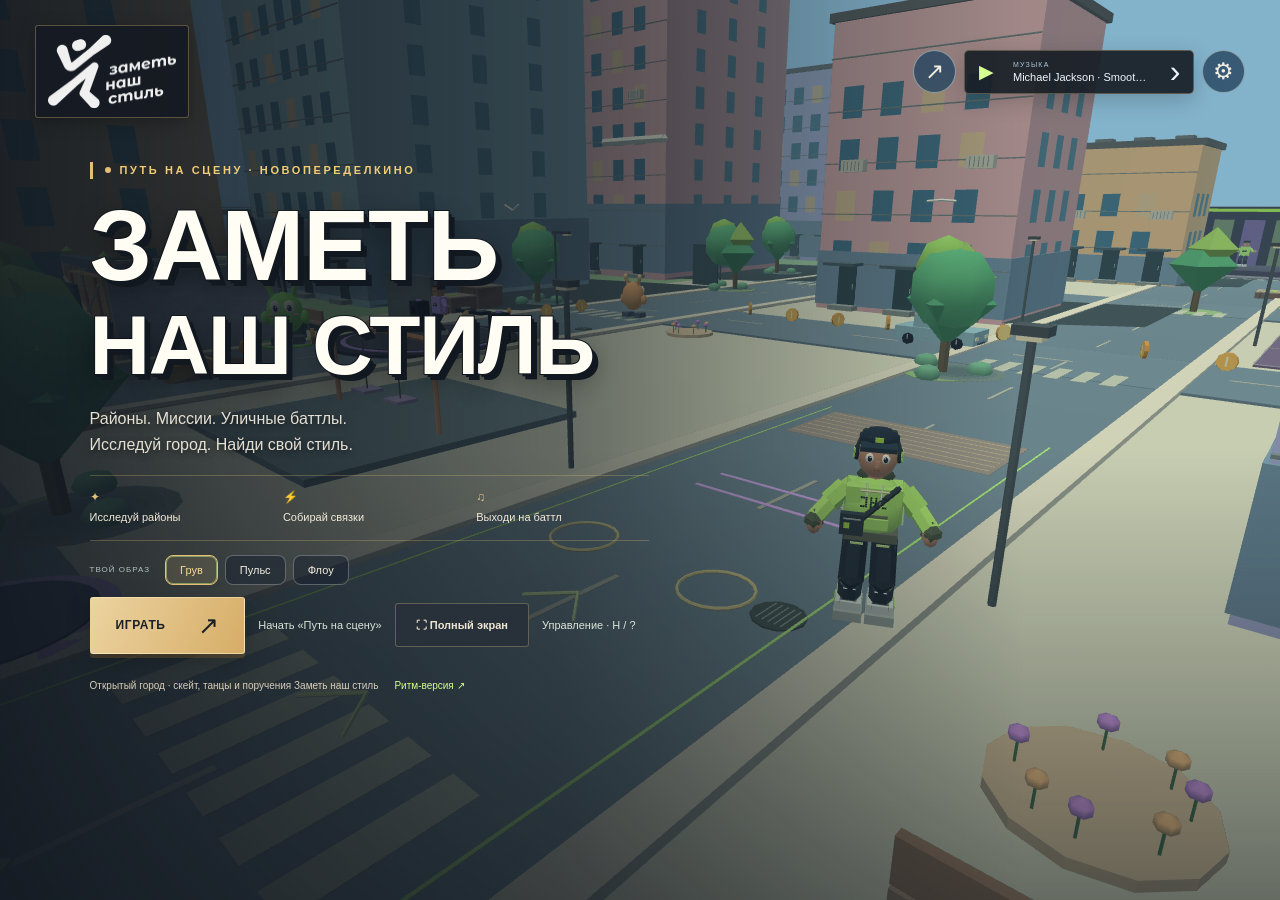
==== commit 390c27b3: "Update verified game v-lite-f7563512e5b0" ====
--- a/index.html
+++ b/index.html
@@ -1,4 +1,4 @@
-<!doctype html><html lang="ru"><head><meta charset="utf-8"><meta name="viewport" content="width=device-width, initial-scale=1, maximum-scale=1, user-scalable=no, viewport-fit=cover"><meta name="apple-mobile-web-app-capable" content="yes"><meta name="apple-mobile-web-app-status-bar-style" content="black-translucent"><meta name="apple-mobile-web-app-title" content="Заметь наш стиль"><link rel="manifest" href="v-lite-398a0438822c/app.webmanifest"><meta name="theme-color" content="#101722"><meta name="description" content="Заметь наш стиль: Путь на сцену. Трёхмерное приключение команды Заметь наш стиль по Новопеределкино. Дружи с монстрами, получай суперсилы, катайся и выходи на сцену Заметь наш стиль. Играй с телефона по ссылке."><title>Заметь наш стиль: Путь на сцену</title>
+<!doctype html><html lang="ru"><head><meta charset="utf-8"><meta name="viewport" content="width=device-width, initial-scale=1, maximum-scale=1, user-scalable=no, viewport-fit=cover"><meta name="apple-mobile-web-app-capable" content="yes"><meta name="apple-mobile-web-app-status-bar-style" content="black-translucent"><meta name="apple-mobile-web-app-title" content="Заметь наш стиль"><link rel="manifest" href="v-lite-f7563512e5b0/app.webmanifest"><meta name="theme-color" content="#101722"><meta name="description" content="Заметь наш стиль: Путь на сцену. Трёхмерное приключение команды Заметь наш стиль по Новопеределкино. Дружи с монстрами, получай суперсилы, катайся и выходи на сцену Заметь наш стиль. Играй с телефона по ссылке."><title>Заметь наш стиль: Путь на сцену</title>
 <link rel="canonical" href="https://buty3578.github.io/zns-game/">
 <meta property="og:type" content="website">
 <meta property="og:locale" content="ru_RU">
@@ -6,8 +6,8 @@
 <meta property="og:title" content="Заметь наш стиль: Путь на сцену">
 <meta property="og:description" content="Танцы, скейтбординг и путешествия по Москве. Игра студии «Заметь наш стиль» — запускай прямо в браузере с телефона или компьютера!">
 <meta property="og:url" content="https://buty3578.github.io/zns-game/">
-<meta property="og:image" content="https://buty3578.github.io/zns-game/v-lite-398a0438822c/assets/social-preview.jpg">
-<meta property="og:image:secure_url" content="https://buty3578.github.io/zns-game/v-lite-398a0438822c/assets/social-preview.jpg">
+<meta property="og:image" content="https://buty3578.github.io/zns-game/v-lite-f7563512e5b0/assets/social-preview.jpg">
+<meta property="og:image:secure_url" content="https://buty3578.github.io/zns-game/v-lite-f7563512e5b0/assets/social-preview.jpg">
 <meta property="og:image:type" content="image/jpeg">
 <meta property="og:image:width" content="1200">
 <meta property="og:image:height" content="630">
@@ -15,19 +15,19 @@
 <meta name="twitter:card" content="summary_large_image">
 <meta name="twitter:title" content="Заметь наш стиль: Путь на сцену">
 <meta name="twitter:description" content="Танцы, скейтбординг и путешествия по Москве. Игра студии «Заметь наш стиль» — запускай прямо в браузере с телефона или компьютера!">
-<meta name="twitter:image" content="https://buty3578.github.io/zns-game/v-lite-398a0438822c/assets/social-preview.jpg">
+<meta name="twitter:image" content="https://buty3578.github.io/zns-game/v-lite-f7563512e5b0/assets/social-preview.jpg">
 <meta name="twitter:image:alt" content="Персонаж игры «Заметь наш стиль: Путь на сцену».">
-<link rel="apple-touch-icon" sizes="180x180" href="v-lite-398a0438822c/assets/app-icon-180.png"><link rel="icon" type="image/png" sizes="192x192" href="v-lite-398a0438822c/assets/app-icon-192.png"><link rel="stylesheet" href="v-lite-398a0438822c/arcade/style.css"><link rel="stylesheet" href="v-lite-398a0438822c/arcade/mobile.css"><link rel="stylesheet" href="v-lite-398a0438822c/arcade/dance.css"><link rel="stylesheet" href="v-lite-398a0438822c/arcade/controls.css"><link rel="stylesheet" href="v-lite-398a0438822c/arcade/freestyle.css"><link rel="stylesheet" href="v-lite-398a0438822c/arcade/identity.css"></head><body data-state="home">
+<link rel="apple-touch-icon" sizes="180x180" href="v-lite-f7563512e5b0/assets/app-icon-180.png"><link rel="icon" type="image/png" sizes="192x192" href="v-lite-f7563512e5b0/assets/app-icon-192.png"><link rel="stylesheet" href="v-lite-f7563512e5b0/arcade/style.css"><link rel="stylesheet" href="v-lite-f7563512e5b0/arcade/mobile.css"><link rel="stylesheet" href="v-lite-f7563512e5b0/arcade/dance.css"><link rel="stylesheet" href="v-lite-f7563512e5b0/arcade/controls.css"><link rel="stylesheet" href="v-lite-f7563512e5b0/arcade/freestyle.css"><link rel="stylesheet" href="v-lite-f7563512e5b0/arcade/identity.css"></head><body data-state="home">
 <canvas id="world" aria-label="Трёхмерный район Новопеределкино и танцор команды Заметь наш стиль"></canvas><div class="vignette"></div><div id="labels" aria-hidden="true"></div>
-<header><a class="logo" href="#" id="logo" aria-label="Заметь наш стиль: Путь на сцену — главное меню"><img src="v-lite-398a0438822c/assets/zns-logo.png" alt="Заметь наш стиль" width="102" height="58"></a><div class="header-actions"><button id="share" class="icon" title="Поделиться ссылкой" aria-label="Поделиться ссылкой">↗</button><div class="quick-player"><button id="quickMusic" aria-label="Включить музыку" title="Включить музыку">▶</button><button id="musicOpen" title="Выбрать музыку" aria-label="Выбрать музыку"><small>МУЗЫКА</small><span id="quickMusicName">Выбрать трек</span></button><button id="nextMusic" aria-label="Следующий трек" title="Следующий трек">›</button></div><button id="sound" class="icon" title="Настройки" aria-label="Настройки">⚙</button><button id="pause" class="icon hidden" title="Пауза" aria-label="Пауза">Ⅱ</button></div></header>
+<header><a class="logo" href="#" id="logo" aria-label="Заметь наш стиль: Путь на сцену — главное меню"><img src="v-lite-f7563512e5b0/assets/zns-logo.png" alt="Заметь наш стиль" width="102" height="58"></a><div class="header-actions"><button id="share" class="icon" title="Поделиться ссылкой" aria-label="Поделиться ссылкой">↗</button><div class="quick-player"><button id="quickMusic" aria-label="Включить музыку" title="Включить музыку">▶</button><button id="musicOpen" title="Выбрать музыку" aria-label="Выбрать музыку"><small>МУЗЫКА</small><span id="quickMusicName">Выбрать трек</span></button><button id="nextMusic" aria-label="Следующий трек" title="Следующий трек">›</button></div><button id="sound" class="icon" title="Настройки" aria-label="Настройки">⚙</button><button id="pause" class="icon hidden" title="Пауза" aria-label="Пауза">Ⅱ</button></div></header>
 <section id="home" class="home"><div class="eyebrow"><i></i> ПУТЬ НА СЦЕНУ · НОВОПЕРЕДЕЛКИНО</div><h1 aria-label="Заметь наш стиль: Путь на сцену">ЗАМЕТЬ<br><em>НАШ СТИЛЬ</em></h1><p class="lead">Районы. Миссии. Уличные баттлы.<br>Исследуй город. Найди свой стиль.</p><div class="features"><span>✦ <b>Исследуй районы</b></span><span>⚡ <b>Собирай связки</b></span><span>♫ <b>Выходи на баттл</b></span></div><div class="looks"><span>ТВОЙ ОБРАЗ</span><button data-look="0" class="selected">Грув</button><button data-look="1">Пульс</button><button data-look="2">Флоу</button></div><button class="primary" id="start">ВЫЙТИ В РАЙОН <span>↗</span></button><button class="subtle hidden" id="newGame">Начать заново</button><button class="subtle" id="storyStart">Начать «Путь на сцену»</button><p class="control-note"><span class="desktop-copy">W/S — идти · A/D — поворот с камерой · Пробел — прыгать<br>B — скейт · X — сойти · G — баттл · R — танец<br>H — все команды · Зажми мышь — камера</span><span class="mobile-copy">Левый палец — движение в любую сторону<br>Правый палец — камера · ↑ — прыжок<br>Скейт рядом с прыжком · ··· — другие действия<br>«Действия» — задания, баттлы и все команды</span></p><button id="fullscreenButton" class="secondary" aria-label="Полный экран">⛶ Полный экран</button><button id="homeControls" class="subtle">Управление · H / ?</button><div class="home-foot"><span>Открытый город · скейт, танцы и поручения Заметь наш стиль</span><a href="rhythm.html">Ритм-версия ↗</a></div></section>
 <output id="fpsHud" class="fps-hud hidden" aria-label="Частота кадров"></output><div id="hud" class="hidden"><div class="mission"><button id="missionOpen" class="mission-brief" aria-label="Открыть задание и награды"><span class="eyebrow" id="missionStep">ПРИКЛЮЧЕНИЕ 1 / 5</span><span id="objective">Собери монеты</span><span class="mission-more" aria-hidden="true">›</span></button><div id="storyProgress" class="story-progress hidden" role="progressbar" aria-label="Прогресс миссии"><i id="storyProgressFill"></i></div><div id="questProgress" class="quest-progress"></div><p id="objectiveHint">Золотая дорожка ведёт к первому баттлу.</p><div class="counters"><span class="coin-icon">◉</span><b id="coinCount">0</b><span class="divider"></span><span>♫</span><b id="trackCount">0 / 3</b><span class="score-mini">★ <b id="scoreCount">0</b></span><button id="tracksButton" aria-label="Открыть коллекцию треков">♫</button></div></div><button id="menuOpen" class="hud-menu" aria-label="Открыть меню">☰</button><button id="mapOpen" class="map-wrap" aria-label="Открыть большую карту района"><canvas id="map" width="150" height="150" aria-label="Карта района с игроком, монетами и целью"></canvas><span>КАРТА ⤢</span></button><div id="powerHud" class="power-hud hidden"><strong id="powerName"></strong><span id="speedValue"></span><small id="powerHint"></small><div><i id="powerMeter"></i></div></div><div id="artifactPowerHud" class="artifact-power hidden" role="status" aria-live="polite"></div><div id="challengeTimer" class="challenge-timer hidden"></div><div id="guide" class="guide"><span id="guideArrow">↑</span><div><b id="guideDistance">20 м</b><small id="guideLabel">ДО ЦЕЛИ</small></div></div><div id="environmentStatus" class="environment-status" role="status" aria-label="Время суток и погода">День · Ясно</div><div id="tip" class="tip">Иди за монетами. Цветные монстры дарят суперсилы!</div><div id="worldActions" class="world-actions"><button id="mobileMore" class="mobile-more" aria-label="Другие действия" aria-expanded="false">···<small>ЕЩЁ</small></button><button id="interact" class="action" disabled><b>БАТТЛ</b><small>Подойди к сопернику</small></button><button id="boardButton" class="action-tile">Скейт<small>B · достать</small></button><button id="trainView" class="hidden" aria-label="Переключить вид из поезда">Вид · Камера</button><button id="exitButton" class="action-tile hidden">Сойти · X</button><button id="nitroButton" class="action-tile hidden">⚡ Нитро<small>Z · держать</small><span class="nitro-track"><i id="nitroFill"></i></span></button><button id="brakeButton" class="action-tile hidden">Тормоз<small>Ctrl · держать</small></button><button id="dashBurst" class="action-tile">Рывок<small>Q · нажать</small></button><button id="jump" class="jump" aria-label="Прыжок">↑<small id="jumpLabel">ПРЫЖОК</small></button><button id="skateTrick" class="jump trick-control" aria-label="Выполнить выбранный трюк">↻<small><span class="desktop-copy">T · </span>ТРЮК</small></button><select id="trickChoice" class="trick-control" aria-label="Выбрать трюк"><option value="ollie">Ollie</option><option value="kickflip">Kickflip</option><option value="heelflip">Heelflip</option><option value="shoveit">Pop Shove-it</option><option value="varial">Varial Kickflip</option><option value="hardflip">Hardflip · рампа</option><option value="inwardheel">Inward Heelflip · рампа</option><option value="shove360">360 Shove-it · рампа</option><option value="spin180">180° Spin</option><option value="manual">Manual · баланс</option><option value="spin360">360° Spin</option></select><button id="dash" class="jump dash" aria-label="Бег или ускорение транспорта: удерживать">»<small>БЕГ · ДЕРЖАТЬ</small></button><button id="super" class="jump super" aria-label="Суперспособность">✦<small>СУПЕРСИЛА</small></button><button id="dance" class="jump dance" aria-label="Танцевать">♫<small>ТАНЕЦ</small></button><div class="stamina" title="Энергия рывка"><i id="staminaFill"></i></div></div><div id="moveZone" class="move-zone" role="group" aria-label="Левая зона движения: поставь палец и отклони в нужную сторону"></div><div id="joystick" class="joystick" role="group" aria-label="Джойстик движения: отклони для ходьбы"><div id="stick"></div><span id="stickHint" class="stick-hint">ЛЕВЫЙ ПАЛЕЦ — ДВИЖЕНИЕ</span></div><button id="controlsOpen" class="controls-help" aria-label="Все команды и управление">?</button><div class="desktop-help">W/S — идти · A/D — поворот · Пробел — прыжок · B — скейт · X — сойти · V — транспорт · G — баттл · H — все команды</div></div>
 <div id="mirrorCast" class="mirror-cast hidden"><span id="mirrorPlayerLabel"></span><span id="mirrorOpponentLabel"></span></div><section id="freestyle" class="freestyle hidden" aria-label="Танцевальный фристайл-баттл"><div class="freestyle-head"><div><small id="freestyleTurn">ХОД СОПЕРНИКА</small><h2 id="freestyleName">Команда района</h2></div><div class="freestyle-stats"><span>ПОВТОРЕНО<br><b id="freestyleCombo">0</b></span><span>ШАГ<br><b id="freestyleBeat">1</b></span><span>ОЧКИ<br><b id="freestyleScore">0</b></span><span>ЗАЛ<br><b id="freestyleHype">35%</b></span></div></div><div class="mirror-steps"><span id="mirrorStep0">1 · Смотри</span><span id="mirrorStep1">2 · Повтори</span><span id="mirrorStep2">3 · Покажи</span><span id="mirrorStep3">4 · Ответ</span></div><p id="mirrorGuide" class="mirror-guide"></p><p id="freestylePrompt" class="freestyle-prompt">Смотри на комбинацию соперника.</p><div class="freestyle-feedback" id="freestyleFeedback" role="status"></div><div class="freestyle-meter"><i id="freestyleProgress"></i></div></section><div id="freestyleWheel" class="freestyle-wheel hidden"><div id="freestyleCategories" class="freestyle-categories" aria-label="Категории танца"></div><div class="mirror-plan"><span id="mirrorSlot0">1. Выбери движение</span><span id="mirrorSlot1">2. Выбери движение</span><span id="mirrorSlot2">3. Выбери движение</span><span id="mirrorSlot3" class="hidden">4. Выбери движение</span><span id="mirrorSlot4" class="hidden">5. Выбери движение</span></div><div class="mirror-actions"><button id="mirrorWatch">Смотреть связку · 3 движения ▶</button><button id="mirrorPractice">▶ Разобрать движения</button><button id="mirrorReplay">↻ Показ ещё раз</button><button id="mirrorPerform">Исполнить связку ▶</button></div><div id="mirrorTools" class="mirror-tools hidden"><button id="mirrorUndo">↶ Убрать последнее</button><button id="mirrorSkip">Пропустить ход</button></div><div id="freestyleChoices" class="freestyle-choices" aria-label="Выбор движения"></div><div class="freestyle-hint">Собери связку → «Исполнить связку». «Разобрать» показывает движение медленно.</div></div><div id="battle" class="battle hidden"><div class="beat-pulse" id="beatPulse">● ● ● ●</div><div class="battle-title"><div><div class="eyebrow">ТАНЦЕВАЛЬНЫЙ БАТТЛ</div><h2 id="rivalName">Дворовый чемпион</h2></div><div class="battle-score"><b id="battleScore">0</b><small>ОЧКИ</small></div><div class="battle-score"><b id="battleCombo">0</b><small>КОМБО</small></div></div><p id="battleRule" class="battle-rule">Нажимай в такт, держи длинные ноты, копи заряд «Драйва».</p><div class="battle-power"><div><span>ПОДДЕРЖКА ЗАЛА <b id="crowdValue">50</b></span><div class="crowd-meter"><i id="crowdFill"></i></div></div><button id="drive" disabled>ДРАЙВ 0%</button></div><div class="battle-track"><canvas id="battleCanvas" aria-label="Ритм-дорожки для танцевального баттла"></canvas><div id="judge" class="judge"></div><div class="battle-keys"><button data-lane="0" aria-label="Влево">←</button><button data-lane="1" aria-label="Вниз">↓</button><button data-lane="2" aria-label="Вверх">↑</button><button data-lane="3" aria-label="Вправо">→</button></div></div><div class="battle-bottom"><span id="battleTime">РАЗОГРЕВ</span><div><i id="battleProgress"></i></div><span id="battleAccuracy">0%</span></div></div>
 <section id="result" class="overlay hidden"><div class="panel"><div class="eyebrow" id="resultTag">БАТТЛ ВЫИГРАН</div><div class="record-disc">♫<span>ЗНС</span></div><h2 id="resultTitle">ТВОЙ НОВЫЙ ТРЕК</h2><h3 id="resultTrack">Грув нашего двора</h3><div class="result-stats"><div><b id="resultScore">0</b><span>ОЧКИ</span></div><div><b id="resultAccuracy">100%</b><span>ТОЧНОСТЬ</span></div><div><b id="resultCombo">24</b><span>КОМБО</span></div></div><p id="resultJudgments"></p><p id="resultMessage">Трек добавлен в коллекцию. Район становится твоей сценой.</p><button id="continue" class="primary">ДАЛЬШЕ ПО РАЙОНУ <span>↗</span></button><button id="retryBattle" class="secondary hidden">Ещё один баттл</button></div></section>
-<section id="storyFinal" class="overlay hidden"><div class="panel final-panel story-final"><div class="eyebrow">МИССИЯ «ПУТЬ НА СЦЕНУ» ПРОЙДЕНА</div><div class="final-mark"><img src="v-lite-398a0438822c/assets/zns-logo.png" alt="Заметь наш стиль" width="170" height="97"></div><h2>ТЫ НА <em>СЦЕНЕ!</em></h2><p id="storyTotal" class="invitation"></p><p id="storyResult"></p><p id="storyReward"></p><p id="storyBest"></p><a class="primary" href="https://znsdance.ru/" target="_blank" rel="noopener noreferrer">О СТУДИИ ↗</a><div class="final-links"><button id="storyReplay" class="secondary">Повторить миссию</button><button id="storyExplore" class="secondary">Исследовать район</button></div></div></section><section id="final" class="overlay hidden"><div class="panel final-panel"><div class="eyebrow">РАЙОН УСЛЫШАЛ ТВОЙ СТИЛЬ</div><div class="final-mark"><img src="v-lite-398a0438822c/assets/zns-logo.png" alt="Заметь наш стиль" width="170" height="97"></div><h2>ЭТО ТОЛЬКО<br><em>НАЧАЛО.</em></h2><p class="invitation"><strong>ТЫ ПРОШЁЛ ПУТЬ НА СЦЕНУ!</strong><br>ТЕПЕРЬ ПОПРОБУЙ СЕБЯ В НАСТОЯЩЕЙ КОМАНДЕ <strong>ЗАМЕТЬ НАШ СТИЛЬ!</strong></p><p class="final-sub">Из первых движений — в команду. Из зала — на сцену.</p><a id="schoolLink" class="primary" href="https://znsdance.ru/" target="_blank" rel="noopener">ЗАПИСАТЬСЯ НА ТАНЦЫ <span>↗</span></a><div class="final-links"><button id="shareFinal" class="secondary">Пригласить друга ↗</button><button id="freeRoam" class="secondary">ПРОДОЛЖИТЬ ИГРАТЬ</button></div><a id="schoolSite" class="site-link" href="https://znsdance.ru/" target="_blank" rel="noopener">Перейти на сайт школы · znsdance.ru ↗</a></div></section>
+<section id="storyFinal" class="overlay hidden"><div class="panel final-panel story-final"><div class="eyebrow">МИССИЯ «ПУТЬ НА СЦЕНУ» ПРОЙДЕНА</div><div class="final-mark"><img src="v-lite-f7563512e5b0/assets/zns-logo.png" alt="Заметь наш стиль" width="170" height="97"></div><h2>ТЫ НА <em>СЦЕНЕ!</em></h2><p id="storyTotal" class="invitation"></p><p id="storyResult"></p><p id="storyReward"></p><p id="storyBest"></p><a class="primary" href="https://znsdance.ru/" target="_blank" rel="noopener noreferrer">О СТУДИИ ↗</a><div class="final-links"><button id="storyReplay" class="secondary">Повторить миссию</button><button id="storyExplore" class="secondary">Исследовать район</button></div></div></section><section id="final" class="overlay hidden"><div class="panel final-panel"><div class="eyebrow">РАЙОН УСЛЫШАЛ ТВОЙ СТИЛЬ</div><div class="final-mark"><img src="v-lite-f7563512e5b0/assets/zns-logo.png" alt="Заметь наш стиль" width="170" height="97"></div><h2>ЭТО ТОЛЬКО<br><em>НАЧАЛО.</em></h2><p class="invitation"><strong>ТЫ ПРОШЁЛ ПУТЬ НА СЦЕНУ!</strong><br>ТЕПЕРЬ ПОПРОБУЙ СЕБЯ В НАСТОЯЩЕЙ КОМАНДЕ <strong>ЗАМЕТЬ НАШ СТИЛЬ!</strong></p><p class="final-sub">Из первых движений — в команду. Из зала — на сцену.</p><a id="schoolLink" class="primary" href="https://znsdance.ru/" target="_blank" rel="noopener">ЗАПИСАТЬСЯ НА ТАНЦЫ <span>↗</span></a><div class="final-links"><button id="shareFinal" class="secondary">Пригласить друга ↗</button><button id="freeRoam" class="secondary">ПРОДОЛЖИТЬ ИГРАТЬ</button></div><a id="schoolSite" class="site-link" href="https://znsdance.ru/" target="_blank" rel="noopener">Перейти на сайт школы · znsdance.ru ↗</a></div></section>
 <dialog id="pauseDialog"><div class="eyebrow">РАЙОН ПОДОЖДЁТ</div><h2>Пауза</h2><p>Игра и музыка остановлены.</p><button id="resume" class="primary full">ПРОДОЛЖИТЬ <span>↗</span></button><div class="pause-tools"><button id="pauseFullscreen" class="secondary">⛶ Полный экран</button><button id="pauseMusicMenu" class="secondary">♫ Музыка</button><button id="pauseSettings" class="secondary">⚙ Настройки</button><button id="pauseJournal" class="secondary">Задания</button><button id="pauseMap" class="secondary">Карта</button><button id="pauseControls" class="secondary">? Управление</button><button id="pauseShare" class="secondary">Поделиться</button></div><button id="homeButton" class="secondary full">На главный экран</button><a class="site-link" href="https://znsdance.ru/" target="_blank" rel="noopener">Школа «Заметь наш стиль» ↗</a></dialog>
 <dialog id="touchActions"><div class="modal-head"><h2>Действия касанием</h2><button id="closeTouchActions" class="icon" aria-label="Закрыть действия">×</button></div><p>Подойди к объекту и нажми его действие. Баттл — у танцоров; задания и маршруты — в журнале.</p><button id="touchContext" class="secondary full">Действие рядом</button><div class="touch-command-grid"><button id="touchCmd-journal">Задания и миссии</button><button id="touchCmd-map">Карта и места</button><button id="touchCmd-battle">Начать баттл / джем</button><button id="touchCmd-train">Урок у тренера</button><button id="touchCmd-board">Встать на скейт</button><button id="touchCmd-exit">Сойти / выйти</button><button id="touchCmd-vehicle">Сесть в транспорт</button><button id="touchCmd-metro">Войти в метро</button><button id="touchCmd-dance">Танец / финал</button><button id="touchCmd-challenge">Начать испытание</button><button id="touchCmd-power">Суперспособность</button><button id="touchCmd-dash">Рывок</button><button id="touchCmd-manual">Баланс на скейте</button><button id="touchCmd-recover">К контрольной точке</button><button id="touchCmd-music">Музыка: пауза / играть</button><button id="touchCmd-help">Как управлять</button></div></dialog><dialog id="controls"><div class="modal-head"><h2>Управление</h2><button id="closeControls" class="icon" aria-label="Закрыть управление">×</button></div><p>На телефоне: левый джойстик двигает героя относительно камеры, правый палец вращает обзор. На скейте и транспорте джойстик задаёт газ, тормоз и поворот. «Тормоз» и «Нитро» удерживай; остальные кнопки нажимай один раз. Контекстная кнопка подписана действием у объекта.</p><p>Монеты и винилы собираются касанием. Дружеские персонажи дают силу при приближении; Кнопка «Суперсила» применяет её.</p><div id="controlsList"></div></dialog><dialog id="settings"><div class="modal-head"><h2>Твой ритм</h2><button id="closeSettings" class="icon" aria-label="Закрыть">×</button></div><label>Громкость <output id="volumeValue">60%</output><input id="volume" type="range" min="0" max="100" value="60"></label><label>Задержка звука <output id="offsetValue">0 мс</output><input id="offset" type="range" min="-250" max="250" step="5" value="0"></label><p class="help">Звук запаздывает — двигай в плюс: дорожка тоже задержится. Сначала настрой звук, затем ввод. Начни с 0 мс и подстрой по ощущениям.</p><label>Задержка ввода <output id="inputOffsetValue">0 мс</output><input id="inputOffset" type="range" min="-250" max="250" step="5" value="0"></label><p class="help">Нажатия регистрируются поздно — добавь плюс. Минус компенсирует ранние нажатия. Perfect: ±75 мс, Good: до ±160 мс. Начни с 0 мс.</p><label>Качество графики <select id="qualityLevel"><option value="auto">Авто</option><option value="low">Низкое</option><option value="medium">Среднее</option><option value="high">Высокое</option></select></label><p id="qualityStatus" class="help">Сейчас: Среднее · авто</p><label class="toggle">Экономный режим графики <input id="lowGraphics" type="checkbox"></label><label class="toggle">Показывать FPS <input id="showFps" type="checkbox"></label><p id="performanceStatus" class="help">Измерение FPS: начни игру</p><label class="toggle">Звуки действий <input id="effects" type="checkbox" checked></label><p class="help">Авто снижает качество при устойчивой просадке FPS. Низкое качество уменьшает разрешение и количество эффектов. Награды сохраняются на этом устройстве. E в баттле включает заряженный «Драйв».</p><a class="site-link" href="rhythm.html">Открыть классическую ритм-версию ↗</a></dialog>
 <dialog id="tracks"><div class="modal-head"><h2>Музыка</h2><button id="closeTracks" class="icon" aria-label="Закрыть">×</button></div><p class="now-playing" id="musicNow">Выбери трек</p><div class="music-buttons"><button id="playMusic" class="secondary">▶ Продолжить</button><button id="stopMusic" class="secondary">Ⅱ Пауза</button><button id="nextMusicMenu" class="secondary">Следующий ›</button></div><label class="music-volume">Громкость <output id="musicVolumeValue">55%</output><input id="musicVolume" type="range" min="0" max="100" value="55"></label><div class="track-scroller"><h3 id="providedHeading" class="music-section">Твоя музыка</h3><div id="providedTracks"></div><h3 class="music-section">Музыка района</h3><div id="trackList"></div></div><div class="upload-box"><input type="file" id="musicFile" accept="audio/*,.mp3,.m4a,.wav,.ogg" hidden><button id="uploadMusic" class="primary full">ЗАГРУЗИТЬ МУЗЫКУ ＋</button><p id="localTrack">MP3 с телефона или компьютера</p><p class="help">MP3, M4A, WAV или OGG · до 60 МБ. Загрузка — только для прослушивания, точная ритм-карта автоматически не создаётся. Баттл использует настроенный трек Заметь наш стиль. Файл остаётся на устройстве; после обновления страницы выбери его снова.</p><p id="musicError" class="music-error hidden" role="alert"></p><div class="local-music-actions"><button id="playLocal" class="secondary hidden">Включить мой трек</button><button id="removeLocal" class="secondary hidden">Убрать трек</button></div></div></dialog>
 <dialog id="shareDialog"><div class="modal-head"><h2>Позови свою команду</h2><button id="closeShare" class="icon" aria-label="Закрыть">×</button></div><p>Отправь эту ссылку друзьям. Играть можно прямо с телефона.</p><input id="shareUrl" readonly aria-label="Ссылка на игру"><button id="copyShare" class="primary full">СКОПИРОВАТЬ ССЫЛКУ <span>↗</span></button></dialog>
 <dialog id="resetDialog"><h2>Начать с нуля?</h2><p>Монеты, пройденные задания, открытые треки и награды этого приключения будут сброшены.</p><button id="confirmReset" class="primary full">НАЧАТЬ ЗАНОВО</button><button id="cancelReset" class="secondary full">Сохранить мой прогресс</button></dialog>
-<dialog id="journal"><div class="modal-head"><h2>Мои приключения</h2><button id="closeJournal" class="icon" aria-label="Закрыть">×</button></div><div class="journal-current"><small id="journalStory">Путь на сцену</small><small>СЕЙЧАС</small><h3 id="journalObjective"></h3><p id="journalHint"></p></div><section class="mission-card"><h3>Большой город · поручения Заметь наш стиль</h3><p id="capitalStatus"></p><button id="capitalContract0" class="secondary full">Винил для МГУ</button><button id="capitalContract1" class="secondary full">Большой городской заезд</button><button id="capitalContract2" class="secondary full">Звук на набережной</button><button id="capitalContract3" class="secondary full">От фонтана к мечте</button><button id="capitalCancel" class="subtle hidden">Отменить поручение</button></section><div class="side-quests"><button id="journalButton" aria-label="Мои приключения и награды">★ Награды</button><button id="secretsButton">◈ Тайники <b id="secretsCount">0 / 3</b></button><button id="raceButton">↗ <b id="raceStatus">Забег</b></button></div><button id="journalMap" class="secondary full">Новые места на карте ↗</button><section class="music-missions"><h3>Приключение · Спаси музыкальный артефакт</h3><p>Найди артефакт в парке и доставь его в студию Заметь наш стиль. Противники вскоре возвращаются на свои места; светящиеся предметы дают временные способности.</p><button id="artifactMissionStart" class="secondary full">Начать приключение</button><p id="artifactMissionStatus"></p></section><section class="music-missions"><h3>Маршрут команды · Заметь наш стиль</h3><p>Школа → скейт до Московского → три чистых гринда → ответ команде → возвращение в школу.</p><p>Улица <b id="crewStreet">0</b> REP · Танец <b id="crewDance">0</b> REP</p><p id="crewRouteStatus"></p><button id="crewRouteStart" class="secondary full">Начать маршрут команды</button><button id="crewRouteCancel" class="subtle hidden">Остановить маршрут</button></section><section class="music-missions"><h3>Транспортный маршрут</h3><p>Дополнительный заезд через 8 колец за 100 секунд. Сначала сядь в машину или на мотоцикл; скейт остаётся основным транспортом для остальных маршрутов.</p><button id="vehicleCourseStart" class="secondary full">Начать заезд</button><p id="vehicleCourseStatus"></p></section><section class="music-missions"><h3>Миссии Заметь наш стиль · скейт-парк</h3><p>Старт переносит тебя со скейтом к началу трассы. Прогресс текущей миссии сбрасывается только при новом запуске.</p><button id="musicMission0" class="secondary full">1. Первый заезд</button><p>10 винилов и короткая трасса · +250 очков, 5 монет</p><button id="musicMission1" class="secondary full">2. Покори рампы</button><p>3 рампы и финиш · +400 очков, 8 монет</p><button id="musicMission2" class="secondary full">3. Музыкальный маршрут</button><p>15 винилов и танцпол · +500 очков, 10 монет</p><button id="musicMission3" class="secondary full">4. Стиль на 2000</button><p>2000 Style Points, три рампы, три вида трюков, два комбо · +600 очков, 12 монет</p><details class="trick-rules"><summary>Трюки и Style Points</summary><p>Ollie — 100 · Kickflip — 200 · 180° — 250 · 360° — 400. Чистая посадка: +100. В одном полёте засчитывается один трюк. Выход с гринда открывает следующий. Manual — 150; можно подготовить в полёте. Очки связки начисляются после чистого завершения, один бонус посадки на связку.</p><p>Разные трюки подряд за 8 секунд: +50 за разнообразие и множитель ×2, затем ×3. Повтор того же трюка начинает цепочку с ×1. Срыв отменяет очки полёта.</p><p>Пробел — Ollie. T — выбранный TRICK; 1/2/3 — Kickflip/180°/360°. На телефоне выбери трюк над TRICK. На земле TRICK сразу начинает прыжок; 360° лучше выполнять после вылета с высокой рампы.</p></details><p id="musicMissionStatus"></p><button id="cancelMusicMission" class="subtle">Отменить миссию</button></section><div id="journalList"></div><div id="parkRewards"></div><h3>Твои награды</h3><p id="achievementList"></p><p class="help">Секреты супергероев: сундук Бума, пластинка на крыше и комната невидимки. Ещё три кассеты ждут на ящиках.</p></dialog><dialog id="districtMap"><div class="modal-head"><h2>Карта города</h2><button id="closeMap" class="icon" aria-label="Закрыть карту">×</button></div><div id="mapViewport" class="map-viewport" tabindex="0" aria-label="Карта города: прокрутка влево и вправо"><canvas id="mapFull" width="2200" height="360" aria-label="Большая карта: старый район, новый квартал, скейт-парк, танцпол и студия Заметь наш стиль"></canvas></div><div class="map-focus"><button id="mapMe" class="secondary">Мой район</button><button id="mapTarget" class="secondary">Цель</button></div><p class="map-legend">Листай карту влево и вправо · ▲ Ты · М Вход в метро · жёлтый круг — поезд</p><div id="mapPlaces" class="map-places"></div><button id="storyRoute" class="secondary full">Вернуться к основному заданию</button><button id="cancelPark" class="subtle hidden">Остановить испытание</button></dialog><div id="reward" class="reward hidden" role="status"><strong id="rewardTitle"></strong><span id="rewardText"></span></div><div id="celebration" class="celebration hidden"><div class="eyebrow">ВСЯ КОМАНДА С ТОБОЙ</div><h2 id="celebrationTitle">ТВОЙ МОМЕНТ!</h2><button id="skipCelebration" class="secondary">Дальше ↗</button></div><button id="skateChallengeStart" class="challenge-start hidden">Начать круг · 60–90 с</button><div id="skateGuide" class="skate-guide hidden"><span class="desktop-copy">РАЗГОН W / ↑ → ПРОБЕЛ: OLLIE<br>1–6: ТРЮК · T НА ПЕРИЛАХ: СМЕНА<br>ОЧКИ ПРИ ПОСАДКЕ</span><span class="mobile-copy">ДЖОЙСТИК ВВЕРХ → РАЗГОН<br>ВЫБЕРИ ТРЮК → НАЖМИ «ТРЮК»<br>«OLLIE» — ПРОСТОЙ ПРЫЖОК</span></div><div id="styleHud" class="style-hud hidden"><span id="styleTotal"></span><b id="styleCombo">×1</b><span id="stylePending"></span><small id="styleBest"></small></div><div id="trickNotice" class="trick-notice hidden" role="status"></div><div id="missionTools" class="mission-tools hidden"><span id="tokenCount" role="status" aria-live="polite"></span><button id="missionRecover" aria-label="Вернуться к контрольной точке">↶ Точка</button></div><dialog id="missionResult" aria-labelledby="musicResultTitle"><div class="eyebrow">МИССИЯ ВЫПОЛНЕНА</div><h2 id="musicResultTitle"></h2><p id="musicResultStats"></p><p id="musicResultReward"></p><button id="retryMusicMission" class="primary full">Пройти ещё раз ↗</button><button id="closeMusicResult" class="secondary full">Вернуться в район</button></dialog><dialog id="artifactResult" aria-labelledby="artifactResultTitle"><div class="eyebrow">АРТЕФАКТ СПАСЁН</div><h2 id="artifactResultTitle">Путь до студии пройден!</h2><p id="artifactResultStats"></p><p id="artifactResultReward"></p><button id="artifactReplay" class="primary full">Пройти ещё раз ↗</button><button id="artifactExplore" class="secondary full">Вернуться в район</button></dialog><dialog id="vehicleCourseResult" aria-labelledby="vehicleCourseTitle"><div class="eyebrow">МАРШРУТ ПРОЙДЕН</div><h2 id="vehicleCourseTitle">Все кольца пройдены!</h2><p id="vehicleCourseStats"></p><p id="vehicleCourseReward"></p><button id="vehicleCourseReplay" class="primary full">Повторить заезд ↗</button><button id="vehicleCourseExplore" class="secondary full">Вернуться в район</button></dialog><dialog id="capitalResult"><div class="eyebrow">ГОРОДСКОЕ ПОРУЧЕНИЕ ВЫПОЛНЕНО</div><h2 id="capitalResultName"></h2><p id="capitalResultStats"></p><button id="capitalResultClose" class="primary full">Вернуться в город ↗</button></dialog><div id="toast" class="toast hidden" role="status"></div><div id="error" class="overlay hidden"><div class="panel"><h2>Не удалось запустить 3D</h2><p id="errorMessage"></p><a class="primary" href="rhythm.html">ИГРАТЬ В РИТМ-ВЕРСИЮ ↗</a></div></div><script type="module" src="v-lite-398a0438822c/arcade/main.mjs"></script></body></html>
+<dialog id="journal"><div class="modal-head"><h2>Мои приключения</h2><button id="closeJournal" class="icon" aria-label="Закрыть">×</button></div><div class="journal-current"><small id="journalStory">Путь на сцену</small><small>СЕЙЧАС</small><h3 id="journalObjective"></h3><p id="journalHint"></p></div><section class="mission-card"><h3>Большой город · поручения Заметь наш стиль</h3><p id="capitalStatus"></p><button id="capitalContract0" class="secondary full">Винил для МГУ</button><button id="capitalContract1" class="secondary full">Большой городской заезд</button><button id="capitalContract2" class="secondary full">Звук на набережной</button><button id="capitalContract3" class="secondary full">От фонтана к мечте</button><button id="capitalCancel" class="subtle hidden">Отменить поручение</button></section><div class="side-quests"><button id="journalButton" aria-label="Мои приключения и награды">★ Награды</button><button id="secretsButton">◈ Тайники <b id="secretsCount">0 / 3</b></button><button id="raceButton">↗ <b id="raceStatus">Забег</b></button></div><button id="journalMap" class="secondary full">Новые места на карте ↗</button><section class="music-missions"><h3>Приключение · Спаси музыкальный артефакт</h3><p>Найди артефакт в парке и доставь его в студию Заметь наш стиль. Противники вскоре возвращаются на свои места; светящиеся предметы дают временные способности.</p><button id="artifactMissionStart" class="secondary full">Начать приключение</button><p id="artifactMissionStatus"></p></section><section class="music-missions"><h3>Маршрут команды · Заметь наш стиль</h3><p>Школа → скейт до Московского → три чистых гринда → ответ команде → возвращение в школу.</p><p>Улица <b id="crewStreet">0</b> REP · Танец <b id="crewDance">0</b> REP</p><p id="crewRouteStatus"></p><button id="crewRouteStart" class="secondary full">Начать маршрут команды</button><button id="crewRouteCancel" class="subtle hidden">Остановить маршрут</button></section><section class="music-missions"><h3>Транспортный маршрут</h3><p>Дополнительный заезд через 8 колец за 100 секунд. Сначала сядь в машину или на мотоцикл; скейт остаётся основным транспортом для остальных маршрутов.</p><button id="vehicleCourseStart" class="secondary full">Начать заезд</button><p id="vehicleCourseStatus"></p></section><section class="music-missions"><h3>Миссии Заметь наш стиль · скейт-парк</h3><p>Старт переносит тебя со скейтом к началу трассы. Прогресс текущей миссии сбрасывается только при новом запуске.</p><button id="musicMission0" class="secondary full">1. Первый заезд</button><p>10 винилов и короткая трасса · +250 очков, 5 монет</p><button id="musicMission1" class="secondary full">2. Покори рампы</button><p>3 рампы и финиш · +400 очков, 8 монет</p><button id="musicMission2" class="secondary full">3. Музыкальный маршрут</button><p>15 винилов и танцпол · +500 очков, 10 монет</p><button id="musicMission3" class="secondary full">4. Стиль на 2000</button><p>2000 Style Points, три рампы, три вида трюков, два комбо · +600 очков, 12 монет</p><details class="trick-rules"><summary>Трюки и Style Points</summary><p>Ollie — 100 · Kickflip — 200 · 180° — 250 · 360° — 400. Чистая посадка: +100. В одном полёте засчитывается один трюк. Выход с гринда открывает следующий. Manual — 150; можно подготовить в полёте. Очки связки начисляются после чистого завершения, один бонус посадки на связку.</p><p>Разные трюки подряд за 8 секунд: +50 за разнообразие и множитель ×2, затем ×3. Повтор того же трюка начинает цепочку с ×1. Срыв отменяет очки полёта.</p><p>Пробел — Ollie. T — выбранный TRICK; 1/2/3 — Kickflip/180°/360°. На телефоне выбери трюк над TRICK. На земле TRICK сразу начинает прыжок; 360° лучше выполнять после вылета с высокой рампы.</p></details><p id="musicMissionStatus"></p><button id="cancelMusicMission" class="subtle">Отменить миссию</button></section><div id="journalList"></div><div id="parkRewards"></div><h3>Твои награды</h3><p id="achievementList"></p><p class="help">Секреты супергероев: сундук Бума, пластинка на крыше и комната невидимки. Ещё три кассеты ждут на ящиках.</p></dialog><dialog id="districtMap"><div class="modal-head"><h2>Карта города</h2><button id="closeMap" class="icon" aria-label="Закрыть карту">×</button></div><div id="mapViewport" class="map-viewport" tabindex="0" aria-label="Карта города: прокрутка влево и вправо"><canvas id="mapFull" width="2200" height="360" aria-label="Большая карта: старый район, новый квартал, скейт-парк, танцпол и студия Заметь наш стиль"></canvas></div><div class="map-focus"><button id="mapMe" class="secondary">Мой район</button><button id="mapTarget" class="secondary">Цель</button></div><p class="map-legend">Листай карту влево и вправо · ▲ Ты · М Вход в метро · жёлтый круг — поезд</p><div id="mapPlaces" class="map-places"></div><button id="storyRoute" class="secondary full">Вернуться к основному заданию</button><button id="cancelPark" class="subtle hidden">Остановить испытание</button></dialog><div id="reward" class="reward hidden" role="status"><strong id="rewardTitle"></strong><span id="rewardText"></span></div><div id="celebration" class="celebration hidden"><div class="eyebrow">ВСЯ КОМАНДА С ТОБОЙ</div><h2 id="celebrationTitle">ТВОЙ МОМЕНТ!</h2><button id="skipCelebration" class="secondary">Дальше ↗</button></div><button id="skateChallengeStart" class="challenge-start hidden">Начать круг · 60–90 с</button><div id="skateGuide" class="skate-guide hidden"><span class="desktop-copy">РАЗГОН W / ↑ → ПРОБЕЛ: OLLIE<br>1–6: ТРЮК · T НА ПЕРИЛАХ: СМЕНА<br>ОЧКИ ПРИ ПОСАДКЕ</span><span class="mobile-copy">ДЖОЙСТИК ВВЕРХ → РАЗГОН<br>ВЫБЕРИ ТРЮК → НАЖМИ «ТРЮК»<br>«OLLIE» — ПРОСТОЙ ПРЫЖОК</span></div><div id="styleHud" class="style-hud hidden"><span id="styleTotal"></span><b id="styleCombo">×1</b><span id="stylePending"></span><small id="styleBest"></small></div><div id="trickNotice" class="trick-notice hidden" role="status"></div><div id="missionTools" class="mission-tools hidden"><span id="tokenCount" role="status" aria-live="polite"></span><button id="missionRecover" aria-label="Вернуться к контрольной точке">↶ Точка</button></div><dialog id="missionResult" aria-labelledby="musicResultTitle"><div class="eyebrow">МИССИЯ ВЫПОЛНЕНА</div><h2 id="musicResultTitle"></h2><p id="musicResultStats"></p><p id="musicResultReward"></p><button id="retryMusicMission" class="primary full">Пройти ещё раз ↗</button><button id="closeMusicResult" class="secondary full">Вернуться в район</button></dialog><dialog id="artifactResult" aria-labelledby="artifactResultTitle"><div class="eyebrow">АРТЕФАКТ СПАСЁН</div><h2 id="artifactResultTitle">Путь до студии пройден!</h2><p id="artifactResultStats"></p><p id="artifactResultReward"></p><button id="artifactReplay" class="primary full">Пройти ещё раз ↗</button><button id="artifactExplore" class="secondary full">Вернуться в район</button></dialog><dialog id="vehicleCourseResult" aria-labelledby="vehicleCourseTitle"><div class="eyebrow">МАРШРУТ ПРОЙДЕН</div><h2 id="vehicleCourseTitle">Все кольца пройдены!</h2><p id="vehicleCourseStats"></p><p id="vehicleCourseReward"></p><button id="vehicleCourseReplay" class="primary full">Повторить заезд ↗</button><button id="vehicleCourseExplore" class="secondary full">Вернуться в район</button></dialog><dialog id="capitalResult"><div class="eyebrow">ГОРОДСКОЕ ПОРУЧЕНИЕ ВЫПОЛНЕНО</div><h2 id="capitalResultName"></h2><p id="capitalResultStats"></p><button id="capitalResultClose" class="primary full">Вернуться в город ↗</button></dialog><div id="toast" class="toast hidden" role="status"></div><div id="error" class="overlay hidden"><div class="panel"><h2>Не удалось запустить 3D</h2><p id="errorMessage"></p><a class="primary" href="rhythm.html">ИГРАТЬ В РИТМ-ВЕРСИЮ ↗</a></div></div><script type="module" src="v-lite-f7563512e5b0/arcade/main.mjs"></script></body></html>
--- a/v-lite-f7563512e5b0/arcade/style.css
+++ b/v-lite-f7563512e5b0/arcade/style.css
@@ -0,0 +1,14 @@
+:root{--lime:#c6ff57;--purple:#c3a4ff;--ink:#141d2b;--muted:#b9c3c8;--line:#ffffff25;font-family:Arial,Helvetica,sans-serif;color:#fff;background:#101722;color-scheme:dark}*{box-sizing:border-box}body{margin:0;overflow:hidden;height:100dvh;overscroll-behavior:none}button,a,input{-webkit-tap-highlight-color:transparent}button{font:inherit;cursor:pointer;color:inherit}a{color:inherit;text-decoration:none}button:disabled{cursor:default}button:focus-visible,a:focus-visible,input:focus-visible{outline:2px solid var(--lime);outline-offset:4px}#world{position:fixed;inset:0;width:100%;height:100%;touch-action:none}.vignette{position:fixed;inset:0;pointer-events:none;background:linear-gradient(90deg,#111a29c9,transparent 73%),linear-gradient(180deg,#121c3044,transparent 23%,transparent 75%,#17223277)}header{position:fixed;left:35px;right:35px;top:max(25px,env(safe-area-inset-top));display:flex;justify-content:space-between;align-items:center;z-index:5;pointer-events:none}.logo{font-weight:950;font-style:italic;font-size:37px;letter-spacing:-4px;pointer-events:auto;text-shadow:0 3px 10px #0003;line-height:.85}.logo span{font-style:normal;font-size:11px;letter-spacing:0;vertical-align:top;margin-left:4px}.logo small{display:block;font-size:7px;letter-spacing:1.5px;font-style:normal;margin-top:8px}.header-actions{display:flex;gap:8px;pointer-events:auto}.icon{width:43px;height:43px;border:1px solid #ffffff35;border-radius:50%;background:#172231a6;backdrop-filter:blur(12px);font-size:23px;display:grid;place-items:center}.icon:hover{border-color:var(--lime);color:var(--lime)}.home{position:absolute;left:7%;top:21%;max-width:560px;z-index:3}.eyebrow{font-size:10px;letter-spacing:2px;font-weight:700;line-height:1.5;display:flex;gap:9px;align-items:center}.eyebrow i{width:6px;height:6px;border-radius:50%;background:var(--lime)}h1{font-size:clamp(70px,8vw,116px);font-weight:950;line-height:.86;letter-spacing:-6px;margin:25px 0 21px}em{font-style:normal;color:var(--lime)}.lead{font-size:17px;color:#e0e6e5;line-height:1.5}.features{display:flex;gap:21px;margin:26px 0 20px}.features>span{font-size:9px;color:var(--lime);letter-spacing:1px}.features b{display:block;color:#e1e6e6;font-size:10px;letter-spacing:0;margin-top:6px;font-weight:400}.looks{display:flex;gap:7px;align-items:center;margin:18px 0}.looks>span{font-size:8px;letter-spacing:1px;margin-right:8px;color:#b2bfbf}.looks button{border:1px solid #ffffff45;background:#17223288;padding:8px 14px;font-size:11px;border-radius:4px}.looks button.selected{color:var(--lime);border-color:var(--lime);background:#b6ef3920}.primary{display:inline-flex;align-items:center;justify-content:space-between;gap:32px;min-height:57px;padding:0 25px;border:0;border-radius:5px;background:var(--lime);color:#17251b;font-size:12px;font-weight:800;letter-spacing:.6px;box-shadow:0 4px 20px #0002}.primary span{font-size:25px;font-weight:400}.primary:hover{background:#d7ff8c}.subtle{background:none;border:0;color:#dbe5d8;padding:13px;font-size:11px}.control-note{font-size:10px;line-height:1.7;color:#c1c9c8;margin-top:18px}.mobile-copy{display:none}.home-foot{display:flex;gap:16px;font-size:8px;color:#aebcc1;margin-top:24px;align-items:center}.home-foot a{color:#edf1e3;white-space:nowrap}.hidden{display:none!important}#hud{position:absolute;inset:0;pointer-events:none;z-index:2}.mission{position:absolute;left:35px;top:105px;padding:18px 22px;background:#192432ce;border:1px solid #ffffff20;border-radius:9px;backdrop-filter:blur(14px);max-width:340px}.mission .eyebrow{font-size:8px;color:#bdd790}.mission h2{font-size:17px;margin:9px 0 6px;letter-spacing:-.2px}.mission p{font-size:10px;color:var(--muted);line-height:1.5;margin:0;max-width:280px}.counters{display:flex;gap:10px;align-items:center;border-top:1px solid var(--line);padding-top:13px;margin-top:14px;font-size:9px;color:#bcc8c6}.counters b{font-size:17px;color:#fff}.counters .coin-icon{font-size:23px;color:#ffcf63;line-height:1}.divider{width:1px;height:20px;background:var(--line);margin:0 4px}.counters button{margin-left:auto;background:none;border:0;color:var(--lime);font-size:23px;pointer-events:auto}.map-wrap{position:absolute;right:35px;top:100px;width:144px;background:#172331d9;border:1px solid #ffffff25;border-radius:12px;overflow:hidden;backdrop-filter:blur(8px)}#map{display:block;width:144px;height:144px}.map-wrap>span{font-size:7px;letter-spacing:2px;text-align:center;display:block;padding:0 0 10px;color:#a9b8bd}.guide{position:absolute;bottom:105px;left:50%;transform:translateX(-50%);display:flex;gap:9px;align-items:center;background:#182536ab;padding:9px 15px;border-radius:40px;border:1px solid #fff2;backdrop-filter:blur(8px)}#guideArrow{font-size:29px;color:var(--lime);display:block;width:26px;text-align:center}.guide b{display:block;font-size:14px}.guide small{display:block;font-size:7px;margin-top:3px;color:#c8d3cb;letter-spacing:1px}.tip{position:absolute;bottom:55px;left:50%;transform:translateX(-50%);font-size:10px;color:#e1e5df;text-align:center;width:min(500px,50%);text-shadow:0 1px 6px #000}.world-actions{position:absolute;bottom:45px;right:35px;display:flex;align-items:end;gap:12px;pointer-events:auto}.action{border:1px solid #e0ffad55;background:#243a2edd;border-radius:12px;min-width:145px;min-height:68px;padding:12px 16px;backdrop-filter:blur(8px)}.action b{display:block;color:var(--lime);font-size:12px;letter-spacing:1px}.action small{display:block;color:#c9d4cb;margin-top:8px;font-size:9px}.action:disabled{opacity:.65}.action.ready{background:var(--lime);border-color:var(--lime);box-shadow:0 0 25px #c6ff5740}.action.ready b,.action.ready small{color:#18271b}.jump{width:68px;height:68px;border-radius:50%;background:#1a2639aa;border:1px solid #fff5;font-size:28px;backdrop-filter:blur(8px);touch-action:none}.jump small{font-size:7px;display:block;margin-top:0}.desktop-help{position:absolute;bottom:28px;left:35px;font-size:9px;color:#d4ded8;letter-spacing:.3px}.desktop-help span{margin:0 13px;color:#b0bfc0}.joystick{display:none;position:absolute;left:28px;bottom:max(40px,env(safe-area-inset-bottom));width:125px;height:125px;border-radius:50%;background:#1b293a70;border:1px solid #ffffff40;pointer-events:auto;touch-action:none;backdrop-filter:blur(5px)}.joystick:before,.joystick:after{content:'';position:absolute;background:#fff1;left:50%;top:15%;width:1px;height:70%}.joystick:after{transform:rotate(90deg)}#stick{position:absolute;width:54px;height:54px;left:35px;top:35px;background:#d8e8be88;border:1px solid #dbffa8;border-radius:50%;box-shadow:0 4px 20px #0003;z-index:1}.world-label{position:absolute;transform:translate(-50%,-100%);white-space:nowrap;font-size:10px;font-weight:800;color:#fff;background:#202c3cbb;border:1px solid #ffffff30;border-radius:5px;padding:7px 10px;pointer-events:none;text-shadow:0 1px 5px #0006}.world-label.school{background:#bdff50;color:#263928;border-color:#bfff64;text-shadow:none;font-size:12px;letter-spacing:1px}.world-label.target{color:var(--lime);border-color:#bdff5080}#labels{position:absolute;inset:0;pointer-events:none;overflow:hidden}.battle{position:absolute;right:35px;top:110px;width:370px;padding:20px;background:#172131ed;border:1px solid #b3cb9455;border-radius:10px;z-index:4;box-shadow:0 15px 65px #0004}.battle-title{display:flex;justify-content:space-between;align-items:center}.battle-title .eyebrow{font-size:8px;color:var(--lime)}.battle-title h2{font-size:20px;margin:7px 0}.battle-score{text-align:center;margin-left:10px}.battle-score b{font-size:24px;color:var(--lime);display:block}.battle-score small{font-size:7px;letter-spacing:1px}.battle-rule{font-size:10px;line-height:1.5;color:var(--muted);margin:5px 0 12px}.battle-track{height:320px;position:relative;border-radius:6px;overflow:hidden;background:#101c21}.battle-track canvas{width:100%;height:100%;display:block}.battle-keys{position:absolute;left:3%;right:3%;bottom:12px;display:flex;gap:5px;height:47px}.battle-keys button{flex:1;border:1px solid #d0ffa24d;background:#c5ff4a10;color:#d9ffb2;font-size:28px;border-radius:5px;touch-action:none}.battle-keys button.down{background:var(--lime);color:#16261b}.judge{position:absolute;top:48%;left:0;right:0;text-align:center;font-size:20px;font-weight:800;color:var(--lime);pointer-events:none;text-shadow:0 1px 8px #000;opacity:0}.battle-bottom{display:flex;gap:9px;align-items:center;font-size:8px;margin-top:13px;color:#acbcb9}.battle-bottom>div{flex:1;background:#49574c;height:3px}.battle-bottom i{display:block;background:var(--lime);height:100%;width:0}.overlay{position:fixed;inset:0;background:#111d32a1;backdrop-filter:blur(8px);z-index:7;display:flex;align-items:center;justify-content:center;padding:20px;overflow:auto}.panel{width:min(500px,100%);background:#172332f2;border:1px solid #ffffff25;padding:35px;text-align:center;border-radius:13px;box-shadow:0 20px 80px #0004}.panel .eyebrow{justify-content:center;font-size:9px;color:var(--lime)}.panel h2{font-size:27px;line-height:1.05;letter-spacing:-1px;margin:24px 0 12px}.panel h3{font-size:18px;color:var(--purple);margin:0 0 25px}.panel p{font-size:12px;line-height:1.7;color:var(--muted)}.record-disc{width:100px;height:100px;border-radius:50%;border:1px solid #d5fd7850;background:repeating-radial-gradient(circle,#273447 0px,#273447 3px,#394440 4px,#394440 5px);margin:22px auto 10px;display:flex;align-items:center;justify-content:center;font-size:35px;color:var(--lime);position:relative}.record-disc span{position:absolute;bottom:18px;font-size:8px;font-weight:800}.result-stats{display:flex;justify-content:center;gap:45px;margin:20px 0}.result-stats b{display:block;font-size:28px}.result-stats span{display:block;font-size:8px;color:var(--muted);letter-spacing:1px;margin-top:7px}.panel .primary{margin-top:12px;width:100%}.secondary{border:1px solid #9aaf9655;border-radius:5px;background:#d3ecc508;padding:15px 20px;font-size:11px}.secondary:hover{border-color:var(--lime)}.final-panel{max-width:550px}.final-mark{font-style:italic;font-size:53px;font-weight:950;color:var(--lime);letter-spacing:-4px;margin-top:22px}.final-panel h2{font-size:50px;letter-spacing:-3px;margin:17px 0 23px}.final-panel p.invitation{font-size:16px;color:#e1e9df;line-height:1.5}.invitation strong{color:#fff}.final-sub{font-size:11px!important}.final-links{display:flex;gap:8px;margin-top:14px}.final-links>*{flex:1}.site-link{display:block;font-size:11px;color:#bdd994;margin-top:24px;text-align:center;line-height:1.5}dialog{border:1px solid #697b6855;border-radius:13px;background:#182635;color:#fff;padding:30px;width:min(430px,calc(100% - 30px));max-height:90dvh;overflow-y:auto;box-shadow:0 20px 80px #0005}dialog::backdrop{background:#111b2bbc;backdrop-filter:blur(6px)}dialog h2{font-size:30px;letter-spacing:-1px;margin:12px 0 22px}dialog p{font-size:12px;line-height:1.7;color:var(--muted)}.full{width:100%;margin-top:13px}.modal-head{display:flex;justify-content:space-between;align-items:center}.modal-head h2{margin:5px 0 20px}.modal-head .icon{flex:none}label{font-size:12px;display:flex;flex-wrap:wrap;justify-content:space-between;margin:24px 0 12px;gap:14px}input[type=range]{width:100%;accent-color:var(--lime)}input[type=checkbox]{accent-color:var(--lime);width:17px;height:17px}output{color:var(--lime)}.help{font-size:10px!important;color:#97b0b5!important}.toggle{border-top:1px solid #fff2;padding-top:20px;align-items:center}.track-row{display:flex;align-items:center;justify-content:space-between;padding:17px 0;border-bottom:1px solid #fff2}.track-row b{font-size:13px;display:block}.track-row small{display:block;font-size:9px;color:var(--muted);margin-top:6px}.track-row button{border:1px solid var(--lime);border-radius:5px;background:none;color:var(--lime);padding:9px 13px;font-size:11px}.track-row.locked{opacity:.4}#shareUrl{width:100%;padding:13px;background:#0e1a26;border:1px solid #fff3;border-radius:5px;color:#ddf1c4;font-size:12px}.toast{position:fixed;top:80px;left:50%;transform:translateX(-50%);background:var(--lime);color:#1c2b1c;padding:12px 19px;border-radius:6px;font-size:12px;z-index:20;max-width:90vw;box-shadow:0 5px 25px #0003;text-align:center}
+@media(pointer:coarse){.joystick{display:block}.desktop-help,.desktop-copy{display:none}.mobile-copy{display:inline}.world-actions{bottom:max(45px,env(safe-area-inset-bottom));right:25px}.tip{bottom:24px;width:60%}.guide{bottom:180px}}
+@media(max-width:700px){header{left:18px;right:18px;top:max(19px,env(safe-area-inset-top))}.logo{font-size:33px}.icon{width:37px;height:37px;font-size:20px}.home{left:26px;right:26px;top:19%;max-width:none}h1{font-size:79px;letter-spacing:-5px;margin-top:22px}.home .eyebrow{font-size:8px;letter-spacing:1px}.lead{font-size:15px}.features{gap:24px;margin:22px 0 18px}.looks{margin:17px 0}.control-note{font-size:9px;margin-top:16px}.home-foot{font-size:7px;max-width:350px;line-height:1.5;margin-top:15px}.home .primary{min-height:54px}.mission{left:15px;top:90px;padding:12px 14px;max-width:calc(100% - 127px);border-radius:8px}.mission .eyebrow{font-size:7px;letter-spacing:1px}.mission h2{font-size:13px;line-height:1.3;margin:5px 0}.mission p{font-size:9px}.counters{gap:7px;margin-top:9px;padding-top:9px;font-size:8px}.counters b{font-size:15px}.counters .coin-icon{font-size:19px}.counters button{font-size:20px}.map-wrap{right:15px;top:90px;width:96px}#map{width:96px;height:96px}.map-wrap>span{font-size:6px;letter-spacing:1px;padding-bottom:7px}.joystick{left:22px;width:115px;height:115px}#stick{left:30px;top:30px}.world-actions{gap:8px;right:18px}.action{min-width:100px;max-width:120px;min-height:65px;padding:10px}.action b{font-size:10px}.action small{font-size:8px;line-height:1.3}.jump{width:58px;height:58px}.tip{font-size:9px;bottom:14px;width:80%}.guide{bottom:180px;padding:7px 13px}.guide b{font-size:12px}.guide small{font-size:6px}.battle{top:auto;bottom:max(13px,env(safe-area-inset-bottom));left:12px;right:12px;width:auto;padding:13px 14px;max-width:430px;margin:auto}.battle-title h2{font-size:16px}.battle-title .eyebrow{font-size:7px;letter-spacing:1px}.battle-rule{font-size:9px;margin:3px 0 8px}.battle-track{height:min(37dvh,300px);min-height:230px}.battle-bottom{margin-top:8px}.battle-keys{height:48px}.panel{padding:24px}.final-panel h2{font-size:43px}.final-panel p.invitation{font-size:15px}.final-panel .eyebrow{font-size:8px;letter-spacing:1px}.final-mark{font-size:45px;margin-top:15px}.final-links .secondary{font-size:10px;padding:13px 10px}.world-label{font-size:8px;padding:5px 7px}.world-label.school{font-size:9px}.toast{top:70px;font-size:11px;width:max-content;max-width:90vw}}
+@media(max-height:650px) and (min-width:700px){.home{top:19%}h1{font-size:75px;margin:17px 0}.lead{font-size:14px}.features{margin:15px 0}.looks{margin:13px 0}.control-note{margin:10px 0}.home-foot{margin-top:8px}.battle{top:86px;padding:14px;width:330px}.battle-track{height:260px}.mission{top:87px}.map-wrap{top:87px}.tip{bottom:12px}.world-actions{bottom:30px}.panel{padding:23px}.record-disc{width:65px;height:65px;margin:12px auto}.record-disc span{bottom:8px}.panel h2{margin-top:13px}.final-mark{margin:0;font-size:37px}.final-panel h2{font-size:38px;margin:12px 0}.final-panel p.invitation{font-size:14px}}
+@media(max-height:520px) and (pointer:coarse) and (orientation:landscape){.home{top:90px;left:30px}.home h1{font-size:57px;line-height:.9;margin:11px 0}.home .lead{display:none}.features{margin:12px 0;position:absolute;left:300px;top:30px;flex-direction:column;gap:14px;width:160px}.looks{margin:12px 0}.control-note{display:none}.home-foot{margin-top:10px}.mission{top:80px;max-width:280px}.mission p{display:none}.mission h2{font-size:13px}.map-wrap{top:75px;width:95px}#map{width:95px;height:95px}.joystick{bottom:18px;left:26px;width:105px;height:105px}#stick{top:25px;left:25px}.world-actions{bottom:18px}.guide{bottom:45px}.tip{display:none}.battle{left:auto;right:14px;top:73px;bottom:12px;width:300px;margin:0;padding:10px}.battle-track{height:calc(100dvh - 190px);min-height:160px}.battle-rule{display:none}.battle-title h2{font-size:15px}.battle-keys{height:42px}.battle-bottom{font-size:7px}.panel{max-height:95dvh;overflow:auto;padding:20px}.final-mark{font-size:36px;margin:0}.final-panel h2{font-size:34px;margin:12px 0}.final-panel p.invitation{font-size:13px}.final-sub{display:none}.final-panel .site-link{margin-top:12px}.record-disc{display:none}.panel h2{font-size:24px;margin-top:15px}.result-stats{margin:15px 0}.panel h3{margin-bottom:10px}}
+/* District expansion: readable progression and thumb-sized abilities. */
+.side-quests{display:flex;gap:7px;margin-top:13px;padding-top:10px;border-top:1px solid #ffffff20}.side-quests button{pointer-events:auto;flex:1;padding:8px 9px;background:#bd96ff0c;border:1px solid #c0a3e846;border-radius:5px;color:#c9bbec;font-size:9px;white-space:nowrap}.side-quests b{font-weight:700;color:#e0f5ce;margin-left:4px}.world-actions{padding-bottom:9px}.stamina{position:absolute;bottom:0;right:0;width:148px;height:4px;border-radius:4px;background:#3c5359;overflow:hidden}.stamina i{display:block;background:#bfee70;width:100%;height:100%}.dash:disabled{opacity:.35}.dash{color:#d1f1af;font-size:32px}.battle-power{display:flex;align-items:center;gap:14px;margin:12px 0}.battle-power>div{flex:1}.battle-power span{display:flex;justify-content:space-between;color:#b7c6be;font-size:8px;letter-spacing:1px}.crowd-meter{height:4px;background:#4f4856;margin-top:7px;border-radius:3px;overflow:hidden}.crowd-meter i{height:100%;display:block;background:#b9df8a;width:50%}#drive{min-width:127px;min-height:34px;padding:8px 10px;border:1px solid #b7ea68;border-radius:5px;background:#b8e78315;color:#d6ffb6;font-weight:700;font-size:9px;touch-action:manipulation}#drive:disabled{border-color:#647c6988;color:#99ac9a;background:#9bca8310}#drive:not(:disabled){background:#c6ff57;color:#1e3628;box-shadow:0 0 20px #c6ff5730}.battle-rule{min-height:30px}.mission{max-width:355px}.battle-track{height:300px}
+@media(max-width:700px){.side-quests{gap:5px;margin-top:8px;padding-top:8px}.side-quests button{font-size:8px;padding:7px 5px}.side-quests b{margin-left:2px}.world-actions{display:grid;grid-template-columns:58px 58px;gap:8px;right:18px;padding-bottom:10px}.action{grid-column:1/3;min-width:124px;max-width:none;min-height:49px;padding:9px}.action small{margin-top:5px}.stamina{width:124px}.mission{max-width:calc(100% - 127px)}.battle-power{margin:8px 0 9px;gap:9px}.battle-power span{font-size:7px;letter-spacing:.5px}#drive{min-width:119px;min-height:34px}.battle-track{height:min(32dvh,270px);min-height:200px}.battle-rule{font-size:9px;min-height:28px}.guide{bottom:198px}.tip{font-size:8px}}
+@media(max-height:520px) and (pointer:coarse) and (orientation:landscape){.side-quests{display:none}.battle-track{height:calc(100dvh - 228px);min-height:145px}.battle-power{margin:4px 0}.battle-rule{display:none}.battle-power span{font-size:6px}#drive{min-width:107px;min-height:29px;font-size:8px}.world-actions{display:flex;right:16px;bottom:20px}.world-actions .action{min-width:100px}.guide{bottom:35px}.stamina{width:124px}.mission{max-width:280px}}
+/* ZNS Adventure: sunlit world, clear tasks and five large touch commands. */
+:root{--lime:#d4ff89;--purple:#d0b8ff;--muted:#d0dce1}body[data-state=roam] .vignette{background:linear-gradient(180deg,#234b7020,transparent 35%,transparent 75%,#18345130)}body[data-state=home] .vignette{background:linear-gradient(90deg,#1a3153ed 0%,#1a3153bf 28%,#284d6633 70%)}.home{top:18%;max-width:650px}h1{font-size:clamp(66px,8.3vw,112px);letter-spacing:-5px}.lead{color:#edf7ee}.primary{border-radius:13px;box-shadow:0 5px 0 #6a974260,0 10px 30px #14283b20}.looks button{border-radius:8px}.mission{max-width:360px;background:#203b53e6;border:1px solid #e2effc65;border-radius:18px;box-shadow:0 8px 30px #22476025}.mission .eyebrow{color:#d4ff89;font-size:9px}.mission h2{font-size:18px;line-height:1.23}.mission p{font-size:11px;line-height:1.4}.quest-progress{display:flex;gap:5px;margin-top:9px}.quest-progress span{display:grid;place-items:center;border-radius:7px;font-size:12px;width:30px;height:23px;background:#9cbccc19;color:#a5bbc3}.quest-progress span.done{background:#bde695;color:#305341}.quest-progress span.active{background:#edd3a0;color:#3a4859;box-shadow:0 0 0 1px #ffeecc}.counters{gap:8px}.score-mini{margin-left:7px;color:#ffe3a2;font-size:10px}.score-mini b{font-size:13px}.side-quests{gap:5px}.side-quests button{font-size:9px;border-radius:8px;padding:8px}.world-actions{display:grid;grid-template-columns:68px 68px 68px;gap:10px;max-width:226px;bottom:46px}.world-actions .action{grid-column:1/4;min-width:226px;max-width:226px;min-height:59px;border-radius:16px;line-height:1.2}.world-actions #dance{grid-column:3;grid-row:2}.world-actions #super{grid-column:3;grid-row:3}.world-actions #jump{grid-column:2;grid-row:3}.world-actions #dash{grid-column:2;grid-row:2}.world-actions .stamina{right:0;bottom:-8px;width:146px}.world-actions .jump{background:#27445ce8;border:2px solid #ccdee599;box-shadow:0 5px 0 #1d324970;font-size:30px}.world-actions .jump small{font-size:7px;font-weight:700;color:#eff8e9}.world-actions .super.ready{background:#735cac;border-color:#dec5ff;color:#e7d1ff}.world-actions .dance{color:#ffddb2}.world-actions .action.ready{background:#d4ff89}.world-actions .action.ready b,.world-actions .action.ready small{color:#244335}.power-hud{position:absolute;bottom:31px;left:50%;transform:translateX(-50%);width:300px;max-width:40vw;padding:12px 15px;background:#2d4268ec;border:1px solid #d9d7fd7a;border-radius:13px}.power-hud strong{font-size:15px;color:#e3d0ff}.power-hud>small{display:block;font-size:9px;line-height:1.4;margin-top:5px}.power-hud>div{height:4px;background:#7895984a;margin-top:8px;border-radius:3px;overflow:hidden}.power-hud i{height:100%;display:block;background:#d7c3fa}.power-hud>span{float:right;font-size:11px;color:#f5dbac}.guide{bottom:143px;background:#25445be6;border-radius:15px}.challenge-timer{position:absolute;top:103px;left:50%;transform:translateX(-50%);padding:10px 18px;border:1px solid #ffe69c;background:#395271eb;color:#ffe5a8;border-radius:15px;font-size:14px;font-weight:800;white-space:nowrap}.reward{position:fixed;z-index:16;top:90px;left:50%;transform:translateX(-50%);border:1px solid #dcffba;background:#2d5753f2;box-shadow:0 10px 25px #243c3d38;border-radius:16px;padding:15px 22px;text-align:center;max-width:90vw;pointer-events:none}.reward strong{display:block;font-size:17px;color:#dcffaf}.reward span{display:block;font-size:11px;color:#eef5d9;margin-top:6px}.toast{background:#fff0c7;color:#32485d;border-radius:14px;top:auto;bottom:14px;max-width:65vw;font-weight:600;pointer-events:none}.world-label{border-radius:9px;background:#38536acf;border-color:#d5e4e870;box-shadow:0 3px 10px #334b5925}.world-label.school{color:#2a5143;background:#d6fbb0}.beat-pulse{color:#d4ff89;letter-spacing:8px;text-align:center;font-size:11px;margin-bottom:8px}.battle{border-radius:18px;background:#20334deb;border-color:#d5eba76b}.battle-track{border-radius:12px}.battle-keys button{border-radius:10px}.panel,dialog{border-radius:20px;background:#20364feb;border-color:#bfd8eb66}.final-panel h2{font-size:43px}.final-panel p.invitation{font-size:15px;line-height:1.6;color:#edf7e3}.celebration{position:absolute;left:50%;bottom:35px;transform:translateX(-50%);text-align:center;z-index:4;color:#fff;text-shadow:0 3px 20px #264035}.celebration .eyebrow{justify-content:center;color:#d4ff89}.celebration h2{font-size:clamp(26px,5vw,56px);letter-spacing:-1px;margin:12px 0}.celebration button{background:#304c67bd}.music-buttons{display:flex;gap:8px}.music-buttons>*{flex:1}.now-playing{color:#d7f4be}.upload-box{margin-top:18px;padding:2px 13px 12px;border:1px solid #cfe3a85a;border-radius:13px;background:#b2d7ad0b}.upload-box .primary{font-size:11px;padding:0 16px;gap:12px}.upload-box p{font-size:11px;overflow-wrap:anywhere}.music-section{font-size:14px;color:#e8ceab;margin-top:27px}.track-row{gap:12px}.track-row button{flex:none;border-radius:8px}.track-row b{font-size:12px;line-height:1.4}.journal-row{display:flex;gap:15px;align-items:center;padding:13px 0;border-bottom:1px solid #ffffff25}.journal-row>span{width:30px;font-size:25px;color:#e9c7a5}.journal-row.done>span{color:#d4ff89}.journal-row b{font-size:14px}.journal-row small{font-size:10px;display:block;margin-top:5px;color:#b9ceda}.desktop-help{font-size:9px;bottom:18px}.joystick{border:2px solid #dcebc19c;background:#26486169;box-shadow:0 5px 20px #2742553a}#stick{background:#e5f0cad0;border:2px solid #f0ffdb;box-shadow:0 4px 12px #2236524f}.map-wrap{border-radius:16px;border-color:#dcf3d875;background:#315773}.tip{bottom:36px;max-width:280px;line-height:1.5}.header-actions .icon{background:#274660cf;border-color:#d7e6df80}.home-foot a{color:#d4ff89}
+@media(max-width:700px){.home{top:18%;left:25px;right:20px}h1{font-size:69px;letter-spacing:-4px;line-height:.94;margin-top:15px}.home .lead{font-size:15px}.home .features{gap:14px;margin:20px 0}.home .features b{font-size:9px}.home .looks{gap:5px}.looks>span{font-size:7px}.looks button{padding:8px 12px}.header-actions{gap:5px}.icon{width:35px;height:35px;font-size:19px}.mission{top:81px;left:12px;padding:11px 12px;max-width:calc(100% - 112px);min-width:215px;border-radius:14px}.mission h2{font-size:14px;margin:7px 0 4px}.mission p{font-size:9px;line-height:1.35}.mission .eyebrow{font-size:7px;letter-spacing:.8px}.quest-progress{margin-top:6px;gap:4px}.quest-progress span{width:25px;height:19px;font-size:10px}.counters{margin-top:8px;padding-top:8px;gap:6px;font-size:8px}.counters b{font-size:14px}.score-mini{margin-left:2px;font-size:9px}.score-mini b{font-size:11px}.counters .divider{margin:0}.counters button{font-size:18px}.side-quests{margin-top:7px;padding-top:7px;gap:4px}.side-quests button{padding:6px 4px;font-size:7px}.side-quests button:last-child{min-width:44px}.map-wrap{right:12px;top:82px;width:87px}#map{width:87px;height:87px}.map-wrap>span{font-size:6px}.world-actions{grid-template-columns:55px 55px 55px;gap:8px;right:14px;bottom:max(30px,env(safe-area-inset-bottom));max-width:181px;padding:0}.world-actions .action{min-width:181px;max-width:181px;min-height:52px;padding:9px 12px;border-radius:14px}.action b{font-size:11px}.action small{font-size:7px}.world-actions .jump{width:55px;height:55px;font-size:25px}.world-actions .jump small{font-size:6px}.world-actions .stamina{width:117px;bottom:-10px}.joystick{left:20px;bottom:42px;width:113px;height:113px}#stick{left:28px;top:28px}.guide{bottom:220px;padding:8px 13px;border-radius:14px;left:23%}.guide b{font-size:14px}.guide small{font-size:7px}.power-hud{bottom:222px;left:auto;right:14px;transform:none;max-width:55vw;width:210px;padding:10px 12px}.power-hud strong{font-size:12px}.power-hud small{font-size:8px}.power-hud>span{font-size:9px}.challenge-timer{top:auto;bottom:315px;padding:9px 15px;font-size:12px;max-width:90vw}.tip{bottom:178px;left:23%;width:140px;font-size:8px}.toast{bottom:8px;font-size:10px;padding:9px 14px;max-width:94vw;width:max-content}.reward{top:73px;width:90vw}.reward strong{font-size:15px}.reward span{font-size:10px}.battle{bottom:15px;left:12px;right:12px;top:auto}.battle-track{height:30dvh;min-height:205px}.beat-pulse{margin-bottom:6px;font-size:9px}.battle-rule{font-size:9px}.panel{padding:24px 20px}.final-panel h2{font-size:37px}.final-panel p.invitation{font-size:12px}.final-links .secondary{font-size:9px}.final-sub{font-size:10px!important}.final-mark{font-size:39px}.celebration{width:90%;bottom:40px}.desktop-help{display:none}}
+@media(max-height:550px) and (pointer:coarse) and (orientation:landscape){.home{top:78px;left:30px}.home h1{font-size:51px;line-height:.9;margin:9px 0}.home .features{left:300px;top:10px}.home .lead{display:none}.looks{margin:10px 0}.home-foot{margin-top:8px}.home .primary{min-height:45px}.mission{top:74px;max-width:250px;min-width:0;padding:9px 13px}.mission h2{font-size:12px}.mission p,.side-quests,.quest-progress{display:none}.counters{margin-top:6px;padding-top:6px}.map-wrap{top:72px;width:78px}#map{width:78px;height:78px}.world-actions{display:grid;grid-template-columns:49px 49px 49px;right:14px;bottom:18px;gap:6px;max-width:159px}.world-actions .action{min-width:159px;max-width:159px;min-height:39px}.world-actions .action small{display:none}.world-actions .jump{width:49px;height:49px;font-size:22px}.world-actions .jump small{font-size:6px}.joystick{bottom:24px;width:105px;height:105px}#stick{left:24px;top:24px}.guide{bottom:24px;left:36%;padding:7px 12px}.power-hud{bottom:21px;right:191px;width:230px;max-width:30vw;left:auto;transform:none}.power-hud small{font-size:7px}.power-hud strong{font-size:10px}.challenge-timer{top:76px;bottom:auto;font-size:10px}.toast{bottom:4px;font-size:9px;max-width:70vw;padding:6px 12px}.tip{display:none}.battle{width:300px;left:auto;top:70px;right:12px;bottom:10px;padding:9px 12px}.battle-track{height:calc(100dvh - 218px);min-height:135px}.beat-pulse{font-size:7px;margin:0}.battle-rule{display:none}.battle-title h2{font-size:14px}.battle-power{margin:5px 0}.battle-keys{height:42px;bottom:7px}.battle-bottom{font-size:7px}.panel{max-height:94dvh;overflow:auto}.reward{top:70px;width:auto;max-width:65vw}.reward strong{font-size:12px}.reward span{font-size:9px}.final-panel h2{font-size:30px}.final-panel .invitation{font-size:11px}.final-panel .primary{min-height:44px}.final-panel .final-mark{font-size:30px}.celebration{bottom:25px}.celebration h2{font-size:32px}}
+@media(prefers-reduced-motion:reduce){*{scroll-behavior:auto}.primary{transition:none}}
--- a/v-lite-f7563512e5b0/arcade/mobile.css
+++ b/v-lite-f7563512e5b0/arcade/mobile.css
@@ -0,0 +1,281 @@
+/* Compact play HUD. Task details live in the journal; the world stays visible. */
+:root{--hud-top:calc(max(12px,env(safe-area-inset-top)) + 62px)}
+.logo{display:block;line-height:1;flex:none;letter-spacing:0}
+.logo img{display:block;width:102px;height:58px;object-fit:contain;filter:drop-shadow(0 1px 5px #ffffff35)}
+.home h1{font-size:clamp(46px,7vw,92px);letter-spacing:-3px;line-height:1.02}
+.home h1 em{font-size:.84em;color:#a6c3ff}
+.header-actions{gap:8px}
+.quick-player{display:flex;align-items:center;height:44px;background:#18344cef;border:1px solid #bad7e982;border-radius:13px;pointer-events:auto;overflow:hidden}
+.quick-player button{height:44px;min-width:42px;border:0;background:transparent;color:#f0f5ff;cursor:pointer;padding:0 8px}
+.quick-player button:disabled{opacity:.45}
+.quick-player #quickMusic{font-size:19px;color:#d5ff93}
+.quick-player #nextMusic{font-size:32px;min-width:36px}
+.quick-player #musicOpen{display:flex;justify-content:center;flex-direction:column;align-items:flex-start;width:150px;min-width:0;padding:0 6px;text-align:left}
+#musicOpen small{font-size:7px;letter-spacing:1.2px;color:#abc7d8}
+#quickMusicName{display:block;width:100%;font-size:11px;white-space:nowrap;overflow:hidden;text-overflow:ellipsis;margin-top:3px}
+.mission{top:var(--hud-top);width:310px;min-width:0;max-width:none;padding:10px 13px;border-radius:13px;background:#183b52de}
+.mission-brief{position:relative;display:block;width:100%;min-height:40px;border:0;padding:0 20px 0 0;background:transparent;color:#fff;text-align:left;cursor:pointer;pointer-events:auto}
+.mission-brief .eyebrow{display:block;font-size:8px;letter-spacing:1px;line-height:12px}
+.mission-brief #objective{display:block;font-size:15px;font-weight:800;line-height:21px;margin-top:3px;white-space:nowrap;overflow:hidden;text-overflow:ellipsis}
+.mission-more{position:absolute;right:0;top:8px;font-size:25px;color:#b1c9e5}
+.mission #objectiveHint,.mission .quest-progress{display:none}
+.mission .counters{height:18px;margin:4px 0 0;padding:0;border:0;gap:6px}
+.mission .counters b{font-size:13px}
+.mission .counters .coin-icon{font-size:18px}
+.mission .counters #tracksButton{display:none}
+.map-wrap{top:var(--hud-top);padding:0;pointer-events:auto;cursor:pointer;overflow:hidden}
+.map-wrap span{display:block;font:700 8px sans-serif;color:#eef6dc;letter-spacing:1px;padding:3px 0 5px}
+.journal-current{padding:13px 14px;background:#a2c2e417;border-radius:12px}
+.journal-current small{font-size:9px;letter-spacing:1px;color:#ccffa1}
+.journal-current h3{margin:7px 0;font-size:17px}
+.journal-current p{margin:5px 0;font-size:13px}
+.artifact-power{position:absolute;top:calc(var(--hud-top) + 80px);left:12px;max-width:210px;padding:7px 10px;border:1px solid #c8f6d8aa;border-radius:10px;background:#214653e8;color:#f4ffe9;font-size:11px;font-weight:800;pointer-events:none;z-index:4}
+#journal .side-quests{display:flex;margin-top:14px}
+#journal .side-quests button{white-space:normal;min-height:44px;font-size:10px}
+.final-mark img{width:170px;height:97px;object-fit:contain;display:block;margin:auto}
+#tracks{width:min(480px,calc(100% - 24px));padding:22px}
+#tracks .modal-head h2{font-size:26px;margin:0}
+#tracks .now-playing{margin:14px 0 12px;font-size:13px;color:#dcffb4}
+.music-buttons .secondary{padding:11px 7px;font-size:11px;min-height:44px}
+.music-volume{margin:14px 0 10px;gap:7px}
+.music-volume input{height:20px;margin:0}
+.track-scroller{max-height:34dvh;overflow-y:auto;overscroll-behavior:contain;border-block:1px solid #fff2}
+.track-scroller .music-section{font-size:12px;margin:14px 0 1px;color:#acc7e3}
+.track-scroller .track-row{padding:10px 0}
+.track-scroller .track-row button{min-height:44px}
+#tracks .upload-box{border:0;padding:0;margin:12px 0 0;background:transparent}
+#tracks .upload-box .primary{min-height:43px;font-size:11px;margin:0;justify-content:center}
+#tracks .upload-box p{font-size:10px;margin:9px 0 0}
+#districtMap{width:min(740px,calc(100% - 24px));padding:20px}
+#districtMap .modal-head h2{font-size:25px;margin:0}
+#mapFull{display:block;width:100%;height:auto;max-height:47dvh;object-fit:contain;border-radius:14px;margin-top:14px;background:#88b599}
+.map-legend{text-align:center;font-size:11px!important;margin:10px 0}
+.map-places{display:grid;grid-template-columns:repeat(3,1fr);gap:8px}
+.map-places button{padding:12px 10px;text-align:left;min-width:0;border:1px solid #b5d4ed80;background:#37536a;border-radius:11px;color:#fff;cursor:pointer}
+.map-places b{font-size:12px;display:block;line-height:1.4}
+.map-places small{display:block;font-size:10px;line-height:1.45;color:#d2e0e9;margin:8px 0}
+.map-places span{font-size:10px;color:#d4ff89}
+body[data-state=roam] .tip{display:none}
+button:focus-visible,a:focus-visible{outline:3px solid #c5ff8d;outline-offset:3px}
+@media(max-width:700px){
+ :root{--hud-top:calc(max(10px,env(safe-area-inset-top)) + 57px)}
+ header{left:max(10px,env(safe-area-inset-left));right:max(10px,env(safe-area-inset-right));top:max(10px,env(safe-area-inset-top));gap:8px}
+ .logo img{width:clamp(42px,15vw,66px);height:44px}
+ .header-actions{gap:5px;min-width:0}
+ .header-actions #share{display:none}
+ .header-actions .icon{flex-shrink:0;width:44px;height:44px;font-size:20px;border-radius:12px}
+ .quick-player{height:44px;border-radius:12px;min-width:0}
+ .quick-player button{height:44px;min-width:44px;padding:0 6px}
+ .quick-player #nextMusic{min-width:44px}
+ .quick-player #musicOpen{width:clamp(40px,16vw,72px);min-width:40px;padding:0 3px}
+ #quickMusicName{font-size:9px}
+ .mission{left:10px;top:var(--hud-top);width:calc(100% - 102px);min-width:0;max-width:none;padding:6px 10px;border-radius:12px}
+ .mission-brief{min-height:33px}
+ .mission-brief .eyebrow{font-size:7px;letter-spacing:.8px;line-height:11px}
+ .mission-brief #objective{font-size:13px;line-height:19px;margin-top:2px}
+ .mission .counters{height:16px;margin-top:1px}
+ .mission .counters>span:not(.coin-icon):not(.score-mini),.mission #trackCount{display:none}
+ .mission .score-mini{margin-left:auto;font-size:9px}
+ .mission .score-mini b{font-size:11px}
+ .map-wrap{top:var(--hud-top);right:10px;width:76px;border-radius:12px}
+ .artifact-power{top:calc(var(--hud-top) + 66px);left:10px;max-width:calc(100% - 105px);font-size:10px;padding:5px 8px}
+ #map{width:74px;height:64px;display:block}
+ .map-wrap>span{font-size:7px;letter-spacing:.6px;padding:1px 0 4px}
+ .home{top:clamp(68px,18dvh,150px);left:22px;right:22px;max-height:calc(100dvh - clamp(68px,18dvh,150px) - max(12px,env(safe-area-inset-bottom)));overflow-y:auto;overscroll-behavior:contain;padding-bottom:6px}
+ .home h1{font-size:clamp(44px,12.5vw,65px);letter-spacing:-2px;margin:15px 0;line-height:1.02}
+ .home .lead{font-size:14px}
+ .home .features{gap:12px}
+ .home-foot{font-size:8px}
+ .world-actions{grid-template-columns:54px 54px;max-width:116px;gap:8px;right:max(13px,env(safe-area-inset-right));bottom:calc(12px + env(safe-area-inset-bottom));padding:0}
+ .world-actions .action{grid-column:1/3;min-width:116px;max-width:116px;min-height:45px;padding:7px 8px;border-radius:12px}
+ .world-actions .action b{font-size:10px;line-height:1.25}
+ .world-actions .action small{display:none}
+ .world-actions .jump{height:54px;width:54px}
+ .world-actions #dash{grid-column:1;grid-row:2}
+ .world-actions #dance{grid-column:2;grid-row:2}
+ .world-actions #jump{grid-column:1;grid-row:3}
+ .world-actions #super{grid-column:2;grid-row:3}
+ .world-actions .stamina{width:116px;bottom:-9px}
+ .joystick{left:max(17px,env(safe-area-inset-left));bottom:calc(22px + env(safe-area-inset-bottom));width:104px;height:104px}
+ #stick{left:24px;top:24px}
+ .guide{left:70px;bottom:159px;padding:6px 9px;border-radius:11px;gap:5px}
+ .guide b{font-size:12px}.guide small{font-size:6px}.guide>span{font-size:24px}
+ .power-hud{right:13px;left:auto;bottom:198px;width:160px;max-width:47vw;padding:8px 10px}
+ .power-hud>small{display:none}.power-hud strong{font-size:11px}.power-hud>div{margin-top:5px}
+ .challenge-timer{top:calc(var(--hud-top) + 88px);bottom:auto;font-size:11px;padding:7px 12px}
+ .reward{top:calc(var(--hud-top) + 84px);width:auto;max-width:90vw;padding:10px 14px}
+ .reward strong{font-size:13px}.reward span{font-size:10px;line-height:1.4}
+ .toast{bottom:calc(max(22px,env(safe-area-inset-bottom)) + 174px);padding:8px 12px;font-size:10px;max-width:86vw;line-height:1.4}
+ .final-mark img{width:130px;height:74px}
+ .map-places{grid-template-columns:1fr}
+ .map-places button{display:grid;grid-template-columns:1fr auto;gap:3px 10px;padding:10px 12px;align-items:center}
+ .map-places small{grid-column:1/3;grid-row:2;margin:0;font-size:9px}
+ #districtMap{padding:16px}
+ #mapFull{max-height:37dvh}
+ #tracks{padding:18px}
+ .track-scroller{max-height:31dvh}
+}
+@media(max-height:550px) and (orientation:landscape){
+ :root{--hud-top:calc(max(8px,env(safe-area-inset-top)) + 46px)}
+ header{top:max(8px,env(safe-area-inset-top));left:max(12px,env(safe-area-inset-left));right:max(12px,env(safe-area-inset-right))}
+ .logo img{width:66px;height:38px}
+ .mission{top:var(--hud-top);width:225px;left:max(12px,env(safe-area-inset-left));max-width:225px;padding:5px 9px}
+ .mission-brief{min-height:34px}.mission-brief #objective{font-size:12px;line-height:16px}
+ .mission .counters{height:14px}
+ .mission .counters>span:not(.coin-icon):not(.score-mini),.mission #trackCount{display:none}
+ .map-wrap{top:var(--hud-top);width:64px;right:max(12px,env(safe-area-inset-right))}#map{width:62px;height:54px}
+ .home{top:68px;max-height:calc(100dvh - 80px - env(safe-area-inset-bottom));overflow-y:auto;overscroll-behavior:contain}.home h1{font-size:46px;line-height:.98}.home .features{display:none}.home .looks{margin:9px 0}.home .primary{min-height:42px}
+ .world-actions{grid-template-columns:48px 48px;max-width:104px;gap:6px;bottom:calc(12px + env(safe-area-inset-bottom));right:max(13px,env(safe-area-inset-right))}
+ .world-actions .action{grid-column:1/3;min-width:104px;max-width:104px;min-height:34px}.world-actions .jump{width:48px;height:48px}.world-actions .stamina{width:104px}
+ .world-actions #dash{grid-column:1;grid-row:2}
+ .world-actions #dance{grid-column:2;grid-row:2}
+ .world-actions #jump{grid-column:1;grid-row:3}
+ .world-actions #super{grid-column:2;grid-row:3}
+ .joystick{bottom:calc(16px + env(safe-area-inset-bottom));left:max(20px,env(safe-area-inset-left));width:94px;height:94px}#stick{left:19px;top:19px}
+ .guide{bottom:21px;left:calc(max(20px,env(safe-area-inset-left)) + 160px)}
+ .power-hud{bottom:20px;right:142px;width:165px;max-width:25vw}
+ .challenge-timer{top:var(--hud-top);bottom:auto}
+ .toast{bottom:66px;max-width:48vw;font-size:9px}
+ .reward{top:calc(var(--hud-top) + 5px);max-width:45vw}
+ .map-places{grid-template-columns:repeat(3,1fr)}.map-places button{display:block}.map-places small{display:none}
+ #mapFull{max-height:42dvh}.track-scroller{max-height:27dvh}
+}
+
+#tracks .music-error{color:#ffe0aa;background:#7f352844;padding:10px;border-radius:9px;font-size:12px}
+.local-music-actions{display:flex;gap:8px;flex-wrap:wrap}
+.local-music-actions button{flex:1;min-height:44px;padding:10px}
+
+/* One compact play strip. Full controls are accessible from the pause menu. */
+.hud-menu{display:none}
+.pause-tools{display:grid;grid-template-columns:1fr 1fr;gap:8px;margin-top:16px}
+.pause-tools .secondary{min-height:44px;padding:10px;font-size:12px}
+.joystick.engaged{border-color:#e6ffb4;background:#315c75b8}
+.joystick.engaged #stick{background:#e1ffae}
+@media(max-width:700px),(pointer:coarse),(max-height:500px) and (orientation:landscape){
+ body[data-state=roam]{--play-top:max(10px,env(safe-area-inset-top));--play-left:max(10px,env(safe-area-inset-left));--play-right:max(10px,env(safe-area-inset-right))}
+ body[data-state=roam] header{display:none}
+ body[data-state=roam] .mission{left:var(--play-left);right:calc(var(--play-right) + 60px);top:var(--play-top);width:auto;min-width:0;max-width:420px;height:52px;box-sizing:border-box;padding:5px 9px;display:grid;grid-template-columns:49px minmax(0,1fr);gap:8px;border-radius:13px;background:#17394eeb;box-shadow:0 3px 14px #18354722}
+ body[data-state=roam] .mission-brief{grid-column:2;grid-row:1;min-height:40px;padding-right:13px;overflow:hidden}
+ body[data-state=roam] .mission-brief .eyebrow{font-size:7px;line-height:11px;letter-spacing:.4px}
+ body[data-state=roam] .mission-brief #objective{font-size:12px;line-height:18px;margin-top:2px}
+ body[data-state=roam] .mission-more{font-size:21px;top:9px}
+ body[data-state=roam] .mission .counters{grid-column:1;grid-row:1;align-self:center;display:flex;gap:3px;margin:0;height:30px;border-right:1px solid #bfd7e244;padding-right:6px}
+ body[data-state=roam] .counters>span:not(.coin-icon),body[data-state=roam] #trackCount,body[data-state=roam] #tracksButton{display:none}
+ body[data-state=roam] .counters .coin-icon{font-size:17px;color:#ffe4a2}
+ body[data-state=roam] #coinCount{font-size:13px;font-variant-numeric:tabular-nums}
+ body[data-state=roam] .hud-menu{display:grid;place-items:center;position:absolute;pointer-events:auto;right:var(--play-right);top:var(--play-top);width:52px;height:52px;border:1px solid #c9dce580;border-radius:13px;background:#17394eeb;color:#eff8dd;font-size:25px;touch-action:manipulation}
+ body[data-state=roam] .map-wrap{top:calc(var(--play-top) + 62px);right:var(--play-right);width:44px;height:44px;border-radius:12px;display:flex;flex-direction:column;justify-content:center;align-items:center}
+ body[data-state=roam] .map-wrap::before{content:'⌖';font-size:23px;line-height:25px;color:#e7f7d2}
+ body[data-state=roam] #map{display:none}
+ body[data-state=roam] .map-wrap>span{font-size:6px;padding:0;letter-spacing:0}
+body[data-state=roam] .joystick{display:block;width:124px;height:124px;box-sizing:border-box;left:max(18px,env(safe-area-inset-left));bottom:calc(24px + env(safe-area-inset-bottom));user-select:none;-webkit-user-select:none;touch-action:none}
+ body[data-state=roam] #stick{left:calc(50% - 27px);top:calc(50% - 27px);width:54px;height:54px;box-sizing:border-box;pointer-events:none}
+ body[data-state=roam] .world-actions{grid-template-columns:60px 60px;gap:8px;max-width:128px;right:max(14px,env(safe-area-inset-right));bottom:calc(18px + env(safe-area-inset-bottom));padding:0}
+ body[data-state=roam] .world-actions .action{grid-column:1/3;min-width:128px;max-width:128px;min-height:44px;padding:7px 8px}
+ body[data-state=roam] .world-actions .action small{display:none}
+ body[data-state=roam] .world-actions .jump{width:60px;height:60px;touch-action:none;user-select:none;-webkit-user-select:none}
+ body[data-state=roam] .world-actions #dash{grid-column:1;grid-row:2}
+ body[data-state=roam] .world-actions #dance{grid-column:2;grid-row:2}
+ body[data-state=roam] .world-actions #jump{grid-column:1;grid-row:3;border-color:#e5ffc0;background:#395e68}
+ body[data-state=roam] .world-actions #super{grid-column:2;grid-row:3}
+ body[data-state=roam] .world-actions .stamina{width:128px;bottom:-9px}
+ body[data-state=roam] .guide{left:80px;bottom:calc(166px + env(safe-area-inset-bottom));padding:6px 10px;max-width:115px}
+ body[data-state=roam] .power-hud{bottom:calc(217px + env(safe-area-inset-bottom));right:14px;left:auto;transform:none;width:154px;max-width:47vw;padding:7px 9px}
+ body[data-state=roam] .power-hud small{display:none}
+ body[data-state=roam] .power-hud strong{font-size:11px}
+ body[data-state=roam] .challenge-timer{top:calc(var(--play-top) + 64px);bottom:auto;padding:7px 10px;font-size:11px;max-width:calc(100% - 128px)}
+ body[data-state=roam] .reward{top:calc(var(--play-top) + 64px);max-width:calc(100% - 100px);width:auto;padding:9px 12px}
+ body[data-state=roam] .reward strong{font-size:12px}
+ body[data-state=roam] .toast{bottom:calc(218px + env(safe-area-inset-bottom));font-size:10px;max-width:86vw}
+}
+@media(max-height:500px) and (orientation:landscape){
+ body[data-state=roam] .mission{max-width:340px}
+ body[data-state=roam] .joystick{width:108px;height:108px;bottom:calc(18px + env(safe-area-inset-bottom))}
+ body[data-state=roam] .world-actions{grid-template-columns:54px 54px;gap:6px;max-width:114px;bottom:calc(16px + env(safe-area-inset-bottom))}
+ body[data-state=roam] .world-actions .action{min-width:114px;max-width:114px;min-height:44px}
+ body[data-state=roam] .world-actions .jump{width:54px;height:54px}
+ body[data-state=roam] .world-actions .stamina{width:114px}
+ body[data-state=roam] .guide{left:174px;bottom:24px}
+ body[data-state=roam] .power-hud{right:146px;bottom:22px;width:150px;max-width:24vw}
+ body[data-state=roam] .toast{bottom:70px;max-width:48vw}
+}
+
+/* On the board only two actions are needed; S / stick down is the brake. */
+body[data-mode=skate] .world-actions #dash,body[data-mode=skate] .world-actions #dance,body[data-mode=skate] .world-actions #super,body[data-mode=skate] .world-actions .stamina{display:none}
+body[data-mode=skate] .world-actions #jump{grid-column:1/3;grid-row:2;justify-self:end}
+
+@media(max-width:700px),(pointer:coarse),(max-height:500px) and (orientation:landscape){
+ body[data-mode=skate] .power-hud{bottom:calc(150px + env(safe-area-inset-bottom));width:128px}
+}
+@media(max-height:500px) and (orientation:landscape){
+ body[data-mode=skate] .power-hud{bottom:22px;width:150px}
+}
+
+.challenge-start{position:fixed;z-index:6;left:34px;top:230px;padding:12px 16px;min-height:44px;border:1px solid #d6efad;border-radius:12px;color:#23384b;background:#c6ed91;font-size:12px;font-weight:bold;touch-action:manipulation}
+@media(max-width:700px),(pointer:coarse),(max-height:500px) and (orientation:landscape){.challenge-start{left:max(10px,env(safe-area-inset-left));top:calc(max(10px,env(safe-area-inset-top)) + 64px);max-width:calc(100% - 86px);font-size:11px;padding:10px 12px}}
+
+/* Mission status stays beneath the compact HUD, away from thumb controls. */
+.mission-tools{position:fixed;z-index:5;left:34px;top:230px;display:flex;align-items:center;gap:10px;max-width:calc(100vw - 100px);padding:4px 8px;background:#28445bea;border-radius:12px;color:#eff8dc;font-size:12px}
+.mission-tools button{min-height:44px;padding:6px 10px;border-radius:9px;background:#caee98;color:#20394d}
+.music-missions p{font-size:13px;line-height:1.45}.music-missions button{margin-top:6px;white-space:normal}
+#missionResult,#artifactResult,#vehicleCourseResult{max-width:440px;width:calc(100% - 32px)}#missionResult button,#artifactResult button,#vehicleCourseResult button{margin-top:10px}
+@media(max-width:700px),(pointer:coarse),(max-height:500px) and (orientation:landscape){.mission-tools{left:10px;top:74px;font-size:11px;gap:6px}.mission-tools button{font-size:11px}}
+
+.trick-control{display:none}body[data-mode=skate] #skateTrick,body[data-mode=skate] #trickChoice{display:block}
+body[data-mode=skate] .world-actions #trickChoice{grid-column:1/3;grid-row:2;min-height:44px;width:100%;max-width:128px;border-radius:10px;background:#2b465c;color:#eaffc9;border:1px solid #abcbb8;padding:6px;font:inherit;font-size:12px}
+body[data-mode=skate] .world-actions #skateTrick{grid-column:1;grid-row:3}
+body[data-mode=skate] .world-actions #jump{grid-column:2;grid-row:3}
+.style-hud{position:fixed;left:34px;top:296px;z-index:5;display:flex;align-items:center;gap:8px;flex-wrap:wrap;max-width:245px;padding:8px 10px;border-radius:11px;background:#28445bea;color:#e9faca;font-size:12px;pointer-events:none}
+.style-hud b{color:#d9ff88}.style-hud small{font-size:10px;opacity:.8}#stylePending{color:#e2c3ff}
+.trick-notice{position:fixed;z-index:5;left:50%;top:24%;transform:translateX(-50%);max-width:80vw;border-radius:12px;padding:8px 12px;background:#2a3f56dc;color:#e7ffa6;font-weight:bold;font-size:14px;text-align:center;pointer-events:none}
+@media(max-width:700px),(pointer:coarse),(max-height:500px) and (orientation:landscape){.style-hud{left:10px;top:132px;max-width:220px;font-size:11px;padding:6px 8px}.trick-notice{top:26%;font-size:12px}body[data-mode=skate] .power-hud{bottom:calc(212px + env(safe-area-inset-bottom))}}
+@media(max-height:500px) and (orientation:landscape){body[data-mode=skate] .power-hud{bottom:22px;right:150px}.style-hud{top:132px}.trick-notice{top:20%;max-width:38vw}}
+/* One glance at the story stage; the bar stays inside the existing compact HUD. */
+.story-progress{height:5px;margin:7px 0 2px;border-radius:9px;background:#a8c6b455;overflow:hidden}
+.story-progress i{display:block;height:100%;width:0;background:#d4ff89;transition:width .3s ease}
+@media(max-width:700px),(pointer:coarse),(max-height:500px) and (orientation:landscape){body[data-state=roam] .story-progress{position:absolute;left:67px;right:12px;bottom:2px;height:3px;margin:0}}
+.story-final p{font-size:12px;line-height:1.45;color:#e5f1dd}
+.story-final #storyTotal{font-size:21px;font-weight:800;color:#d4ff89}
+.story-final .final-links{display:flex;gap:8px}
+@media(max-width:700px){.story-final{max-height:calc(100dvh - 24px);overflow:auto}.story-final h2{font-size:clamp(30px,9vw,42px)}.story-final p{font-size:11px}.story-final #storyTotal{font-size:17px}.story-final .final-links{flex-wrap:wrap}.mission #objectiveHint{display:none}}
+
+/* The same street-arcade palette carries menu, play strip and rewards. */
+:root{--arcade-navy:#1d3448;--arcade-mint:#d4ff89;--arcade-violet:#c7a8ed;--arcade-stroke:#d7e9d46b}
+.home .eyebrow,.panel .eyebrow,.mission .eyebrow{color:var(--arcade-mint)}
+.home .primary,.panel .primary{background:linear-gradient(135deg,#dfff9d,#bcea79);box-shadow:0 5px 0 #6c90536e,0 12px 32px #10253345}
+.home .looks button.selected{background:#d5ff8a2b;box-shadow:inset 0 0 0 1px #d4ff8970}
+.mission,.hud-menu,.map-wrap,.quick-player,.panel,dialog{border-color:var(--arcade-stroke);background-color:#1d3448eb}
+.mission,.hud-menu,.map-wrap{box-shadow:0 8px 22px #10253636}
+.panel,dialog{box-shadow:0 22px 72px #0c1d2e91}
+.reward{background:linear-gradient(120deg,#244d50f5,#3a5066f5);border-color:#d8ff9c;box-shadow:0 10px 32px #0a24317a}
+.story-progress i,.battle-bottom i,.power-hud i{background:linear-gradient(90deg,var(--arcade-mint),var(--arcade-violet))}
+#tracks .upload-box{border:1px dashed #d4ff8990;border-radius:12px;padding:12px;background:#d4ff890d}
+#tracks .upload-box p{color:#ecf5dc}
+body[data-quality=low] .vignette{background:linear-gradient(90deg,#111a295e,transparent 70%)}
+body[data-quality=low] .mission,body[data-quality=low] .hud-menu,body[data-quality=low] .map-wrap,body[data-quality=low] .panel,body[data-quality=low] dialog{backdrop-filter:none;box-shadow:none}
+body[data-quality=low] .story-progress i{transition:none}
+
+.map-places .fast-travel{border-color:#d4ff89;background:#304f55}.map-places .fast-travel b{color:#d4ff89}
+
+/* Panoramic map keeps streets proportional on narrow screens. */
+.map-viewport{overflow-x:auto;overflow-y:hidden;overscroll-behavior:contain;touch-action:pan-x pan-y;border-radius:14px;margin-top:12px}
+#districtMap #mapFull{width:2200px;min-width:2200px;height:360px;max-height:none;max-width:none;margin:0;border-radius:0}
+.map-focus{display:flex;gap:8px;margin-top:10px}.map-focus button{min-height:44px;flex:1}
+@media(max-height:500px){#districtMap #mapFull{width:1320px;min-width:1320px;height:216px}}
+
+#districtMap .modal-head{position:sticky;top:-20px;z-index:4;background:#1c242c;padding:12px 0}
+@media(max-width:700px){#districtMap .modal-head{top:-16px}}
+
+/* Match the visible Safari viewport after rotation, including browser chrome changes. */
+html,body{width:100%;height:100%;overflow:hidden;overscroll-behavior:none}
+body{position:fixed;inset:0;height:var(--game-height,100dvh);touch-action:none}
+#world{position:absolute;inset:0;width:100%;height:100%;touch-action:none}
+button,.joystick,#moveZone,.world-actions{touch-action:none;-webkit-user-select:none;user-select:none}
+dialog{touch-action:pan-y;max-height:calc(var(--game-height,100dvh) - 24px);overflow:auto}
+dialog input,dialog select,dialog textarea{font-size:16px}
+@media(orientation:landscape) and (max-height:550px){
+ header{left:max(12px,env(safe-area-inset-left));right:max(12px,env(safe-area-inset-right));top:max(8px,env(safe-area-inset-top))}
+ .world-actions{right:max(12px,env(safe-area-inset-right));bottom:max(10px,env(safe-area-inset-bottom))}
+ .joystick{left:max(20px,env(safe-area-inset-left));bottom:max(18px,env(safe-area-inset-bottom))}
+ .home{max-height:calc(var(--game-height,100dvh) - 85px);overflow:auto;padding-bottom:16px}
+}
--- a/v-lite-f7563512e5b0/arcade/dance.css
+++ b/v-lite-f7563512e5b0/arcade/dance.css
@@ -0,0 +1,25 @@
+/* Rhythm UI: world and dancer remain visible above the touch lanes. */
+.battle-score b{font-size:21px}.result-stats{gap:24px}.result-stats b{font-size:24px}
+body[data-battle-kind=floor] .battle-power{display:none}
+body[data-state=battle] .quick-player,body[data-state=battle] #share{display:none}
+body[data-state=battle] .toast{top:76px;bottom:auto;pointer-events:none}
+.battle-keys{left:0;right:0;gap:6px;height:56px;bottom:6px;padding:0 4px}
+.battle-keys button{min-width:44px;min-height:48px;user-select:none}
+body[data-battle-kind=floor] .battle{top:100px}
+@media(max-width:700px){
+ body[data-battle-kind=floor] .battle{left:10px;right:10px;top:auto;bottom:calc(8px + env(safe-area-inset-bottom));width:auto;padding:10px 12px}
+ body[data-battle-kind=floor] .battle-title h2{font-size:16px;margin:4px 0}
+ body[data-battle-kind=floor] .battle-track{height:clamp(190px,32dvh,290px);min-height:190px}
+ body[data-battle-kind=floor] .battle-rule{font-size:10px;min-height:0;margin:5px 0 8px}
+ body[data-battle-kind=floor] .battle-bottom{margin-top:8px}
+ body[data-state=battle] .header-actions{margin-left:auto}
+ .result-stats{gap:20px}#result .panel{padding:20px}#result .record-disc{display:none}
+}
+@media(max-height:550px) and (orientation:landscape){
+ body[data-battle-kind=floor] .battle{left:auto;right:12px;top:68px;bottom:8px;width:min(48vw,410px);padding:8px;display:flex;flex-direction:column}
+ body[data-battle-kind=floor] .battle-title h2{font-size:14px;margin:3px 0}
+ body[data-battle-kind=floor] .battle-rule{display:none}
+ body[data-battle-kind=floor] .battle-track{height:auto;min-height:140px;flex:1}
+ body[data-battle-kind=floor] .battle-bottom{margin-top:6px}
+ #result .panel{padding:14px}#result .record-disc{display:none}#result h2{margin:10px 0}#result h3{margin:0 0 8px}#result .result-stats{margin:8px 0}#result p{margin:7px 0}#result button{min-height:42px;padding:10px;margin-top:6px}
+}
--- a/v-lite-f7563512e5b0/arcade/controls.css
+++ b/v-lite-f7563512e5b0/arcade/controls.css
@@ -0,0 +1,114 @@
+/* Named touch controls share the exact same commands as physical keyboard keys. */
+body[data-state=roam] .world-actions{display:flex;flex-wrap:wrap;align-items:stretch;width:152px;max-width:152px;gap:8px;right:max(14px,env(safe-area-inset-right));bottom:calc(24px + env(safe-area-inset-bottom))}
+body[data-state=roam] .world-actions button{flex:0 0 72px;width:72px;height:54px;min-width:0;max-width:72px;min-height:54px;padding:5px;border-radius:13px;font-size:13px;font-weight:700;border:1px solid #d9e8c980;background:#254354ed;color:#f1f9e7;touch-action:none}
+body[data-state=roam] .world-actions button small{display:block;font-size:8px;line-height:1.25;margin-top:3px;letter-spacing:0}
+body[data-state=roam] .world-actions #interact{flex-basis:152px;width:152px;max-width:152px;order:0;height:auto;min-height:44px;background:#d4ff89;color:#20384a}
+body[data-state=roam] .world-actions #interact b{color:inherit;font-size:12px;letter-spacing:0}
+body[data-state=roam] .world-actions #interact small{display:block;font-size:9px}
+body[data-state=roam] .world-actions #boardButton,body[data-state=roam] .world-actions #exitButton{order:1;border-color:#d4ff89}
+body[data-state=roam] .world-actions #dash,body[data-state=roam] .world-actions #brakeButton{order:2}
+body[data-state=roam] .world-actions #jump{order:3;font-size:23px;background:#355b68}
+body[data-state=roam] .world-actions #dashBurst,body[data-state=roam] .world-actions #skateTrick{order:4}
+body[data-state=roam] .world-actions #dance{order:5;font-size:23px}
+body[data-state=roam] .world-actions #super{order:6;display:block;font-size:23px}
+body[data-state=roam] .world-actions #trickChoice{order:0;flex:0 0 152px;max-width:152px;width:152px;min-height:44px;font-size:12px}
+body[data-state=roam] .world-actions button:disabled{opacity:.4}
+body[data-state=roam] .world-actions .stamina{width:152px}
+body[data-mode=vehicle] .world-actions #dance{display:none}
+.controls-help{position:absolute;right:35px;top:270px;width:44px;height:44px;border:1px solid #c5dccf88;border-radius:12px;background:#1d3448ed;color:#f1f9df;font-size:22px;pointer-events:auto}
+#controls{width:min(620px,calc(100vw - 24px));max-height:calc(100dvh - 24px);overflow:auto;overscroll-behavior:contain}
+#controls p{font-size:12px;line-height:1.5;color:#d5e6df}
+.control-row{display:grid;grid-template-columns:155px 1fr;gap:12px;align-items:center;padding:9px 0;border-top:1px solid #ffffff20;font-size:12px;line-height:1.4}
+.control-row kbd{color:#d4ff89;font:700 12px Arial,sans-serif}
+.stick-hint{position:absolute;top:100%;left:-5%;width:110%;margin-top:5px;text-align:center;font-size:9px;line-height:1.35;color:#f5ffe7;pointer-events:none;text-shadow:0 1px 4px #142333}
+@media(max-width:700px),(pointer:coarse),(max-height:500px) and (orientation:landscape){
+ .controls-help{right:max(10px,env(safe-area-inset-right));top:124px}
+ .desktop-copy{display:none}.mobile-copy{display:inline}
+ .control-row{grid-template-columns:96px 1fr;gap:8px;font-size:11px}.control-row kbd{font-size:11px}
+ body[data-state=roam] .world-actions{bottom:calc(22px + env(safe-area-inset-bottom))}
+ body[data-mode=skate] .power-hud{display:none}
+ body[data-state=roam] .guide{bottom:175px;left:72px}
+}
+@media(max-width:359px){body[data-state=roam] .world-actions{right:8px;width:140px;max-width:140px;gap:6px}body[data-state=roam] .world-actions button{flex-basis:67px;width:67px;max-width:67px}body[data-state=roam] .world-actions #interact,body[data-state=roam] .world-actions #trickChoice{flex-basis:140px;max-width:140px;width:140px}body[data-state=roam] .joystick{left:12px;width:108px;height:108px}}
+@media(max-height:500px) and (orientation:landscape){
+ body[data-state=roam] .world-actions{bottom:12px;width:216px;max-width:216px;gap:6px}
+ body[data-state=roam] .world-actions button{flex-basis:68px;width:68px;max-width:68px;height:44px;min-height:44px}
+ body[data-state=roam] .world-actions #interact,body[data-state=roam] .world-actions #trickChoice{flex-basis:216px;width:216px;max-width:216px;min-height:44px}
+ body[data-state=roam] .guide{bottom:22px;left:205px}.controls-help{top:10px;right:72px}
+ body[data-mode=skate] .style-hud{top:132px;max-width:170px}
+}
+
+.fps-hud{position:fixed;bottom:3px;left:8px;z-index:4;background:#172c40dc;padding:3px 6px;border-radius:4px;font-size:10px;color:#dfffbb;pointer-events:none}
+
+@media(max-width:700px),(pointer:coarse),(max-height:500px) and (orientation:landscape){body[data-state=roam] .joystick{bottom:calc(42px + env(safe-area-inset-bottom))}}
+@media(max-width:700px),(pointer:coarse),(max-height:500px) and (orientation:landscape){body[data-state=roam] .desktop-help{display:none}}
+
+.skate-guide{position:absolute;right:max(14px,env(safe-area-inset-right));bottom:calc(272px + env(safe-area-inset-bottom));z-index:3;width:185px;padding:7px 9px;border-radius:10px;background:#1b3447d9;color:#effadf;font:700 9px/1.45 Arial,sans-serif;letter-spacing:.15px;text-align:center;pointer-events:none}
+@media(max-width:700px),(pointer:coarse){.skate-guide{bottom:calc(221px + env(safe-area-inset-bottom));width:152px;font-size:8px}}
+@media(max-height:500px) and (orientation:landscape){.skate-guide{right:240px;bottom:15px;width:175px;font-size:8px}}
+
+.environment-status{position:fixed;top:calc(80px + env(safe-area-inset-top));right:16px;z-index:4;padding:5px 8px;border:1px solid #ffffff28;border-radius:6px;background:#111a29a8;color:#e5e9e4;font-size:10px;letter-spacing:.5px;pointer-events:none}body[data-quality="low"] .environment-status{backdrop-filter:none}@media(max-width:700px){.environment-status{top:calc(54px + env(safe-area-inset-top));right:10px;font-size:9px;padding:4px 6px}}
+
+@media(max-width:700px),(pointer:coarse),(max-height:550px) and (orientation:landscape){#missionOpen{min-height:44px}}
+
+/* Independent thumb zones: floating movement left, camera drag right. */
+.move-zone,#mobileMore{display:none}
+@media(max-width:700px),(pointer:coarse),(max-height:500px) and (orientation:landscape){
+ body[data-state=roam] .move-zone{display:block;position:fixed;left:0;bottom:0;width:44vw;height:44dvh;z-index:6;pointer-events:auto;touch-action:none;user-select:none;-webkit-user-select:none}
+ body[data-state=roam] .joystick{position:fixed;pointer-events:none;z-index:7;width:118px;height:118px;left:max(24px,env(safe-area-inset-left));bottom:calc(36px + env(safe-area-inset-bottom));border:2px solid #e6f2ed66;background:#263e5148;box-shadow:none;opacity:.65}
+ body[data-state=roam] .joystick.engaged{opacity:1;background:#253e516b;border-color:#e2f4dba8}
+ body[data-state=roam] .joystick #stick{background:#ecf4e3c9;border:2px solid #fff9;box-shadow:none}
+ body[data-state=roam] .stick-hint{display:none}
+ body[data-state=roam] .world-actions{position:fixed;right:max(18px,env(safe-area-inset-right));bottom:calc(32px + env(safe-area-inset-bottom));width:202px;max-width:202px;height:176px;display:block;pointer-events:none;padding:0;z-index:8}
+ body[data-state=roam] .world-actions button,body[data-state=roam] .world-actions #trickChoice{position:absolute;pointer-events:auto;min-width:0;max-width:none;margin:0;touch-action:none;flex:none;border:1px solid #e8f0e09c;background:#243e52b8;box-shadow:none;user-select:none;-webkit-user-select:none}
+ body[data-state=roam] .world-actions button small{font-size:9px;display:block;letter-spacing:0}
+ body[data-state=roam] .world-actions #jump{display:block;right:0;bottom:0;width:78px;max-width:78px;height:78px;min-height:78px;border-radius:50%;font-size:32px;border:2px solid #e9f0e3bb;background:#38586e8c}
+ body[data-state=roam] .world-actions #boardButton{right:96px;bottom:8px;width:62px;max-width:62px;height:62px;min-height:62px;border-radius:50%;font-size:12px}
+ body[data-state=roam] .world-actions #mobileMore{display:block;right:0;bottom:94px;width:46px;max-width:46px;height:46px;min-height:46px;border-radius:50%;font-size:23px;padding:1px}
+ body[data-state=roam] .world-actions #mobileMore small{font-size:7px;margin-top:0}
+ body[data-state=roam] .world-actions #interact{right:0;bottom:155px;width:202px;max-width:202px;min-width:0;min-height:44px;height:auto;border-radius:14px;padding:8px;background:#d4ff89;color:#1e3647}
+ body[data-state=roam] .world-actions #interact small{display:none}
+ body[data-state=roam] .world-actions #dash,body[data-state=roam] .world-actions #dashBurst,body[data-state=roam] .world-actions #dance,body[data-state=roam] .world-actions #super{display:none;width:54px;max-width:54px;height:54px;min-height:54px;border-radius:14px;font-size:21px}
+ body[data-state=roam] .world-actions.expanded::before{content:'';position:absolute;right:55px;bottom:82px;width:135px;height:144px;border:1px solid #c3d8d575;border-radius:15px;background:#182f43ed;pointer-events:none}
+ body[data-state=roam] .world-actions.expanded #dash{display:block;right:64px;bottom:162px}
+ body[data-state=roam] .world-actions.expanded #dashBurst{display:block;right:128px;bottom:162px}
+ body[data-state=roam] .world-actions.expanded #dance{display:block;right:64px;bottom:98px}
+ body[data-state=roam] .world-actions.expanded #super:not(:disabled){display:block;right:128px;bottom:98px}
+ body[data-state=roam] .world-actions.expanded #interact{bottom:235px}
+ body[data-state=roam] .world-actions .stamina{display:none}
+ body[data-mode=skate] .world-actions #skateTrick{display:block;right:94px;bottom:8px;width:66px;max-width:66px;height:66px;min-height:66px;border-radius:50%;font-size:26px}
+ body[data-mode=skate] .world-actions #skateTrick small{font-size:8px}
+ body[data-mode=skate] .world-actions #brakeButton{display:block;right:0;bottom:94px;width:68px;max-width:68px;height:46px;min-height:46px;border-radius:12px;font-size:11px}
+ body[data-mode=skate] .world-actions #exitButton{display:block;right:80px;bottom:94px;width:65px;max-width:65px;height:46px;min-height:46px;border-radius:12px;font-size:11px}
+ body[data-mode=skate] .world-actions #mobileMore{right:157px;bottom:94px;width:40px;max-width:40px;height:40px;min-height:40px}
+ body[data-mode=skate] .world-actions #trickChoice{display:block;left:auto;right:0;bottom:156px;max-width:202px;width:202px;height:44px;min-height:44px;background:#243e52df}
+ body[data-state=roam][data-mode=skate] .world-actions #interact{bottom:208px}
+ body[data-state=roam][data-mode=skate] .world-actions.expanded #interact{bottom:296px}
+ body[data-mode=skate] .world-actions.expanded #dash,body[data-mode=skate] .world-actions.expanded #dashBurst,body[data-mode=skate] .world-actions.expanded #dance{display:none}
+ body[data-mode=skate] .world-actions.expanded #super{right:72px;bottom:216px}
+ body[data-mode=skate] .world-actions.expanded::before{right:60px;bottom:205px;width:78px;height:78px}
+ body[data-mode=vehicle] .world-actions #jump,body[data-mode=vehicle] .world-actions #dance,body[data-mode=vehicle] .world-actions #dashBurst{display:none}
+ body[data-mode=vehicle] .world-actions #brakeButton{display:block;right:0;bottom:0;width:78px;max-width:78px;height:78px;min-height:78px;border-radius:50%;font-size:12px}
+ body[data-mode=vehicle] .world-actions #exitButton{display:block;right:94px;bottom:8px;width:65px;max-width:65px;height:60px;min-height:60px;border-radius:14px;font-size:12px}
+ body[data-state=roam] .guide{left:12px;bottom:auto;top:142px;max-width:156px}
+ body[data-state=roam] .world-actions .hidden{display:none!important}
+}
+@media(max-height:500px) and (orientation:landscape){
+ body[data-state=roam] .move-zone{height:65dvh;width:42vw}
+ body[data-state=roam] .joystick{width:104px;height:104px;bottom:20px}
+ body[data-state=roam] .world-actions{bottom:14px;right:20px}
+ body[data-state=roam] .world-actions #jump{width:68px;max-width:68px;height:68px;min-height:68px}
+ body[data-state=roam] .guide{top:124px;max-width:140px}
+}
+
+@media(max-width:700px),(pointer:coarse),(max-height:500px) and (orientation:landscape){body[data-state=roam] .world-actions #boardButton small,body[data-state=roam] .world-actions #brakeButton small{display:none}}
+@media(max-width:700px),(pointer:coarse),(max-height:500px) and (orientation:landscape){body[data-state=roam] .guide{transform:none}body[data-state=roam] .world-actions.expanded #dashBurst{font-size:12px}body[data-state=roam] .world-actions #dashBurst small{display:none}}
+
+@media(max-width:700px),(pointer:coarse),(max-height:500px) and (orientation:landscape){body[data-state=roam] .skate-guide{display:none}body[data-state=roam] .toast{top:calc(max(10px,env(safe-area-inset-top)) + 70px);bottom:auto;left:50%;width:max-content;max-width:calc(100vw - 48px);font-size:11px;line-height:1.4;padding:8px 12px}}
+
+.nitro-track{display:block;width:100%;height:4px;background:#243e52;border-radius:4px;overflow:hidden;margin-top:5px}.nitro-track i{display:block;height:100%;background:#6be9e3;width:60%}#nitroButton.boosting{box-shadow:0 0 16px #60dbe9}body[data-mode=vehicle] #nitroButton{display:flex;flex-direction:column;justify-content:center}body[data-mode=vehicle] #nitroButton.hidden{display:none}
+
+@media(max-width:700px),(pointer:coarse),(max-height:500px) and (orientation:landscape){body[data-mode=vehicle] .world-actions #nitroButton{display:flex;right:0;bottom:96px;width:78px;max-width:78px;height:62px;min-height:62px;border-radius:14px;font-size:12px}body[data-mode=vehicle] .world-actions #nitroButton small{display:none}body[data-mode=vehicle] .world-actions #mobileMore{right:114px;bottom:96px}}
+
+#touchActions{width:min(520px,calc(100vw - 24px));max-height:calc(100dvh - 24px);overflow-y:auto;overscroll-behavior:contain}.touch-command-grid{display:grid;grid-template-columns:repeat(2,minmax(0,1fr));gap:8px;margin-top:12px}.touch-command-grid button{min-height:48px;padding:10px;border-radius:10px;background:#293d4c;color:#fff;border:1px solid #8eaa92;font-size:13px}#touchActions p{font-size:13px;line-height:1.45}
+@media(max-width:700px),(pointer:coarse),(max-height:500px) and (orientation:landscape){.controls-help{width:76px;font-size:12px}.world-actions .action-tile small{display:none}}
--- a/v-lite-f7563512e5b0/arcade/freestyle.css
+++ b/v-lite-f7563512e5b0/arcade/freestyle.css
@@ -0,0 +1,31 @@
+/* The compact turn HUD keeps the dancers visible, including on small phones. */
+.freestyle{position:absolute;z-index:12;left:50%;top:76px;transform:translateX(-50%);width:min(550px,calc(100vw - 24px));padding:12px 14px;background:#101722e8;border:1px solid #b9ff7a88;border-radius:16px;color:#fff;box-shadow:0 12px 36px #0008}
+.freestyle.hidden{display:none}.freestyle-head{display:flex;align-items:center;justify-content:space-between;gap:12px}.freestyle-head h2{font-size:18px;margin:2px 0}.freestyle-head small{font-size:11px;color:#b9ff7a}.freestyle-stats{display:flex;gap:12px;font-size:12px}.freestyle-stats b{font-size:19px;color:#d4ff89}.freestyle-prompt{margin:7px 0;font-size:13px;min-height:18px}.freestyle-meter{height:5px;background:#35404a;border-radius:9px;overflow:hidden}.freestyle-meter i{display:block;height:100%;width:0;background:linear-gradient(90deg,#b9ff7a,#d6a2ff)}.freestyle-wheel{position:absolute;z-index:12;left:50%;bottom:calc(12px + env(safe-area-inset-bottom));transform:translateX(-50%);width:min(670px,calc(100vw - 18px));padding:10px;background:#101722ed;border:1px solid #b9ff7a88;border-radius:18px;color:#fff}.freestyle-wheel.hidden{display:none}.freestyle-categories{display:flex;gap:5px;overflow-x:auto;scrollbar-width:none}.freestyle-categories button{flex:none;border-radius:16px;padding:7px 9px;background:#263442;color:#fff;font-size:10px;border:1px solid #4b5960}.freestyle-categories button.selected{background:#b9ff7a;color:#18222a}.freestyle-choices{display:flex;gap:7px;overflow-x:auto;scrollbar-width:thin;margin-top:8px}.freestyle-choices button{flex:1 0 auto;min-width:95px;min-height:52px;border-radius:12px;background:#334154;color:#fff;border:1px solid #8ba4a2;font-size:12px}.freestyle-choices button:disabled{opacity:.4}.freestyle-choices button:active{transform:scale(.96)}.freestyle-hint{font-size:10px;color:#b6c9c3;margin-top:6px}.freestyle-feedback{font-weight:bold;color:#d4ff89;min-height:17px;font-size:12px}
+@media(max-width:700px){.freestyle{top:calc(65px + env(safe-area-inset-top));padding:8px 10px}.freestyle-head h2{font-size:14px}.freestyle-prompt{font-size:11px;margin:4px 0}.freestyle-wheel{padding:7px}.freestyle-categories button{min-height:44px}.freestyle-choices button{min-height:48px}.freestyle-hint{display:none}}
+@media(max-height:550px) and (orientation:landscape){.freestyle{left:9px;top:62px;transform:none;width:min(34vw,290px)}.freestyle-wheel{left:auto;right:9px;bottom:8px;transform:none;width:min(47vw,420px)}}
+
+#freestyleBeat{display:inline-block;min-width:24px;text-align:center;color:#c0c6ce}#freestyleBeat.on-beat{color:#18222a;background:#b9ff7a;border-radius:5px}.freestyle-stats{gap:8px}.freestyle-categories button{min-height:44px}
+@media(max-width:430px){.freestyle-head{gap:6px}.freestyle-stats{font-size:9px;gap:6px}.freestyle-head h2{font-size:12px}.freestyle-stats b{font-size:16px}}
+
+@media(max-height:550px) and (orientation:landscape){.freestyle-head{display:block}.freestyle-head h2{font-size:13px;margin:3px 0}.freestyle-stats{justify-content:space-between;margin-top:5px;font-size:9px}.freestyle-stats b{font-size:16px}.freestyle-prompt{font-size:11px}.freestyle-hint{display:none}}
+
+.mirror-cast{position:absolute;inset:0;pointer-events:none;z-index:11}.mirror-cast span{position:absolute;transform:translate(-50%,-100%);padding:5px 8px;border-radius:8px;background:#142536e8;color:#c7ced8;font-size:10px;line-height:1.4;text-align:center;white-space:pre-line;min-width:82px;border:1px solid #536a77}.mirror-cast .performing{border-color:#c2f582;color:#d5ff9f}#mirrorOpponentLabel.performing{border-color:#d9b0f5;color:#e7cbff}
+
+.mirror-tools{display:flex;gap:8px;margin:4px 0}.mirror-tools button{flex:1;min-height:44px;border:1px solid #79918c;border-radius:9px;font-size:11px;background:#20313f;color:#e5eeda}.mirror-tools button:disabled{opacity:.4}
+
+.mirror-steps{display:flex;gap:4px;margin:7px 0;font-size:10px}.mirror-steps span{flex:1;text-align:center;border-radius:5px;padding:4px;background:#273442;color:#aebbc2}.mirror-steps .active{background:#c8ef89;color:#19292b;font-weight:bold}.mirror-guide{font-size:11px;line-height:1.4;color:#d2dbdf;margin:5px 0}
+.freestyle-wheel{display:flex;flex-direction:column;max-height:48dvh}.freestyle-choices{display:grid;grid-template-columns:repeat(2,minmax(0,1fr));overflow-y:auto;overflow-x:hidden;min-height:0;max-height:170px}.freestyle-choices button{white-space:pre-line;text-align:left;padding:8px;min-width:0;min-height:76px;font-size:11px;line-height:1.35}.mirror-plan{display:flex;gap:4px;font-size:10px;margin-bottom:5px}.mirror-plan span{flex:1;min-width:0;padding:7px 4px;background:#2b3d4d;border-radius:7px;color:#fff;overflow:hidden}.mirror-plan .correct{background:#385d37}.mirror-plan .wrong{background:#793f4c}.mirror-actions{display:flex;gap:5px;margin:4px 0}.mirror-actions button{flex:1;min-height:44px;font-size:10px;border:1px solid #8eaa92;background:#293d4c;color:white;border-radius:8px}.mirror-actions #mirrorPerform{background:#c8ef89;color:#1a292b;font-weight:bold}.mirror-actions button:disabled{opacity:.35}
+.freestyle-wheel.performing .freestyle-choices,.freestyle-wheel.performing .freestyle-categories,.freestyle-wheel.performing .mirror-actions,.freestyle-wheel.performing .mirror-tools{display:none}.freestyle-wheel.previewing .freestyle-choices,.freestyle-wheel.previewing .freestyle-categories,.freestyle-wheel.previewing .mirror-plan,.freestyle-wheel.previewing .mirror-tools,.freestyle-wheel.previewing #mirrorReplay,.freestyle-wheel.previewing #mirrorPerform{display:none}
+@media(max-height:550px) and (orientation:landscape){.freestyle-wheel{max-height:72dvh;width:min(47vw,440px)}.freestyle-choices{max-height:100px}.freestyle-choices button{min-height:60px}.mirror-guide{font-size:10px}}
+
+.freestyle.previewing .freestyle-feedback{display:none}
+
+.freestyle-wheel>.freestyle-categories,.freestyle-wheel>.mirror-plan,.freestyle-wheel>.mirror-actions,.freestyle-wheel>.mirror-tools,.freestyle-wheel>.freestyle-hint{flex-shrink:0}
+.freestyle-choices{flex-shrink:1}
+
+.freestyle-wheel.watching-ready .freestyle-choices,.freestyle-wheel.watching-ready .freestyle-categories,.freestyle-wheel.watching-ready .mirror-plan,.freestyle-wheel.watching-ready .mirror-tools,.freestyle-wheel.watching-ready #mirrorPractice,.freestyle-wheel.watching-ready #mirrorReplay,.freestyle-wheel.watching-ready #mirrorPerform{display:none}#mirrorWatch{background:#c8ef89;color:#162b29;font-weight:bold}.mirror-actions button.hidden{display:none}
+
+/* Longer battle sequences keep readable names and wrap on narrow screens. */
+.mirror-plan{display:grid;grid-template-columns:repeat(auto-fit,minmax(100px,1fr))}.mirror-plan .hidden{display:none}
+
+@media(max-height:550px) and (orientation:landscape){.freestyle-wheel{max-height:calc(100dvh - 68px)}.freestyle-hint{display:none}}
--- a/v-lite-f7563512e5b0/arcade/identity.css
+++ b/v-lite-f7563512e5b0/arcade/identity.css
@@ -0,0 +1,36 @@
+/* Original studio identity: warm paper, ink and brass; no external font downloads. */
+:root{--lime:#e6bf77;--purple:#b9c9c2;--ink:#171c21;--muted:#cac6bc;--line:#dec69244;--arcade-mint:#e6bf77;--arcade-violet:#ddd3bc;--arcade-navy:#1a2026;font-family:'Avenir Next','Segoe UI',Arial,sans-serif;color:#f4eee1}
+.logo{display:block;width:154px;line-height:1;letter-spacing:0;padding:9px 12px;background:#151b23eb;border:1px solid #e6bf7755;border-radius:3px;box-shadow:0 4px 18px #0004}.logo img{display:block!important;width:128px!important;height:auto!important;max-height:76px;object-fit:contain;filter:brightness(0) invert(.94);opacity:1!important;transform:none!important}.logo:hover{border-color:#e6bf77}
+h1,h2,.final-mark{font-family:Georgia,'Times New Roman',serif;font-weight:700;font-style:normal}.home h1{font-size:clamp(60px,6.8vw,96px);line-height:.98;letter-spacing:-3px;text-shadow:0 4px 22px #0008}.home h1 em{color:#e6bf77}.home .eyebrow{font-size:11px;letter-spacing:2.6px;border-left:3px solid #e6bf77;padding-left:12px}.home .lead{font-size:16px;line-height:1.6;color:#e4dfd3}.home .features{border-block:1px solid #e6bf7744;padding-block:14px}.home .looks button.selected{background:#e6bf7722;border-color:#e6bf77;color:#f6d99b}
+.home .primary,.panel .primary,.primary{background:linear-gradient(115deg,#ecd3a0,#d6ad67);color:#1a2026;border:1px solid #fff4d17a;border-radius:3px;box-shadow:0 4px 0 #70532a66,0 8px 24px #0003;transition:transform .16s,box-shadow .16s,filter .16s}.primary:hover{background:#f2d9a5;transform:translateY(-2px);box-shadow:0 6px 0 #70532a55,0 10px 28px #0004}.primary:active{transform:translateY(1px)}
+.mission,.panel,dialog,.quick-player,.hud-menu,.map-wrap,.style-hud,.mission-tools,.guide{background:#192027ed;border:1px solid #d9bf8855;border-radius:5px;color:#f0e9da;box-shadow:0 6px 22px #0003}.mission{border-left:3px solid #d6ad67}.mission .eyebrow{color:#d6ad67;letter-spacing:1.6px}.mission-brief #objective{font-size:14px;font-weight:650;line-height:1.35}.counters b,.style-hud b,#styleTotal{font-variant-numeric:tabular-nums;color:#f5db9f}.style-hud{border-left:3px solid #d6ad67}.world-label{background:#172028e8;border:1px solid #d9bf8866;border-radius:3px;color:#f0e7d3;font-weight:600;letter-spacing:.3px}.world-label.school{color:#ffe3aa;border-bottom:2px solid #e6bf77}
+.panel h2,dialog h2{letter-spacing:-.7px;line-height:1.1;color:#f3e6c9}.panel p,dialog p{line-height:1.6}.secondary,.map-places button{border-radius:3px;border-color:#d9bf8855;background:#283039;color:#eee5d2;transition:background .15s,border-color .15s}.secondary:hover,.map-places button:hover{background:#3c4145;border-color:#e6bf77}.map-places b{font-weight:650;line-height:1.35}.map-places small{color:#c2c1b9;line-height:1.5}.reward{background:#26342eee;border-color:#dab87a}.story-progress i,.power-hud i{background:linear-gradient(90deg,#d6ad67,#f3dcad)}.record-disc span{max-width:80px;font-size:9px;letter-spacing:1px;white-space:normal}
+body[data-state=roam] .world-actions button{background:#202b34ec;border-color:#cfb78388;color:#f5ecdc}body[data-state=roam] .world-actions #interact{background:#e5c385;color:#20242a}body[data-state=roam] .world-actions #jump{background:#35434b;border-color:#e6bf77}.world-actions button:hover:not(:disabled){filter:brightness(1.16)}.world-actions button:active:not(:disabled){transform:scale(.96)}.trick-notice{background:#1a222bee;border:1px solid #d6ad67;color:#f1d5a1}.control-row kbd{color:#ecc889}.toast{background:#f0dfb8;color:#252b30;border:1px solid #d6ad67}
+@media(max-width:700px),(pointer:coarse){.logo{width:115px;padding:6px 8px}.logo img{width:97px!important;max-height:58px}.home h1{font-size:clamp(46px,11.8vw,76px);letter-spacing:-1.8px;line-height:1.02}.home .eyebrow{font-size:9px;letter-spacing:1.3px}.home .lead{font-size:14px}.home .features{padding-block:10px}.mission-brief #objective{font-size:12px;line-height:1.3}.home .primary{min-height:52px}.world-label{font-size:10px}.panel h2,dialog h2{font-size:28px}.panel,dialog{max-width:calc(100vw - 24px)}}
+@media(max-height:500px) and (orientation:landscape){.home h1{font-size:44px;margin:10px 0}.home .features{display:none}.home .lead{font-size:12px}.logo{width:102px}.logo img{width:84px!important}}
+@media(prefers-reduced-motion:reduce){button,.primary,.secondary{transition:none!important}}
+body[data-state=roam] .logo{position:fixed;left:35px;top:12px;width:90px;padding:4px}body[data-state=roam] .logo img{width:80px!important;max-height:46px}
+body[data-state=home] #labels{display:none}body[data-state=home] .vignette{background:linear-gradient(90deg,#10161ee6 0%,#10161e99 44%,#10161e22 80%),linear-gradient(0deg,#10161e88,transparent 50%)}.home .features b{font-size:11px;line-height:1.4;color:#f3ead8}.home .features>span{flex:1;font-size:12px}.home .control-note{font-size:11px;color:#ddd7ca}.home .home-foot{font-size:10px;line-height:1.5;color:#d7ccba}.home .lead{text-shadow:0 2px 6px #0009}
+@media(max-width:700px),(pointer:coarse){body[data-state=home] .vignette{background:linear-gradient(90deg,#10161ed9,#10161e44),linear-gradient(0deg,#10161ebb,transparent 70%)}.home .features{gap:12px}.home .features b{font-size:10px}.home .home-foot{font-size:9px}.home .control-note{font-size:10px}}
+@media(min-width:701px) and (pointer:fine){.home .control-note{display:none}.home .features{margin:18px 0 14px}.home .looks{margin:12px 0}.home h1{margin-top:20px;margin-bottom:18px}}
+@media(max-width:700px) and (orientation:portrait){.toast{top:auto;bottom:245px;max-width:calc(100vw - 32px);pointer-events:none}}
+/* Dense street lettering: Cyrillic-capable system fallbacks, original studio identity. */
+h1,h2,.final-mark{font-family:Impact,'Arial Black','Helvetica Neue',Arial,sans-serif;font-weight:900;font-style:normal}.home h1{font-family:Impact,'Arial Black','Helvetica Neue',Arial,sans-serif;font-size:clamp(76px,7.8vw,112px);font-weight:900;line-height:.95;letter-spacing:-1.5px;color:#fffdf4;-webkit-text-stroke:2px #111820;paint-order:stroke fill;text-shadow:3px 3px 0 #111820,6px 6px 0 #111820,0 9px 26px #0007}.home h1 em{color:#fffdf4}.home .eyebrow{color:#f1cd74}.panel h2,dialog h2{font-family:Impact,'Arial Black','Helvetica Neue',Arial,sans-serif;font-weight:900;letter-spacing:.4px;text-shadow:2px 2px 0 #080e15}.record-disc span{font-size:16px;font-weight:900;letter-spacing:1px}.primary,.secondary,.mission-brief #objective{font-weight:800}
+@media(max-width:700px),(pointer:coarse){.home h1{font-size:clamp(50px,13.8vw,82px);line-height:1;letter-spacing:-1px;-webkit-text-stroke:1.5px #111820;text-shadow:2px 2px 0 #111820,4px 4px 0 #111820,0 6px 15px #0007}}
+@media(max-height:500px) and (orientation:landscape){.home h1{font-size:46px}}
+
+/* Aircraft uses the same two-thumb layout with explicit vertical flight actions. */
+@media(max-width:700px),(pointer:coarse),(max-height:500px) and (orientation:landscape){
+ body[data-mode=vehicle][data-transport=plane] .world-actions #jump{display:flex;right:0;bottom:96px;width:70px;height:62px;min-height:62px;border-radius:16px;align-items:center;justify-content:center}
+ body[data-mode=vehicle][data-transport=plane] .world-actions #brakeButton{font-size:10px}
+}
+
+body[data-transport=plane] .world-actions #dash,body[data-transport=plane] .world-actions #mobileMore{display:none!important}
+
+body[data-transport=metro] .world-actions #dash,body[data-transport=metro] .world-actions #mobileMore,body[data-transport=metro] .world-actions #brakeButton{display:none!important}
+
+body[data-transport=metro] .guide{display:none}
+@media(max-height:500px) and (orientation:landscape){
+ body[data-state=roam] #powerHud{left:145px;right:auto;bottom:14px;max-width:205px;width:205px;transform:none}
+ body[data-state=roam] #environmentStatus{display:none}
+}
